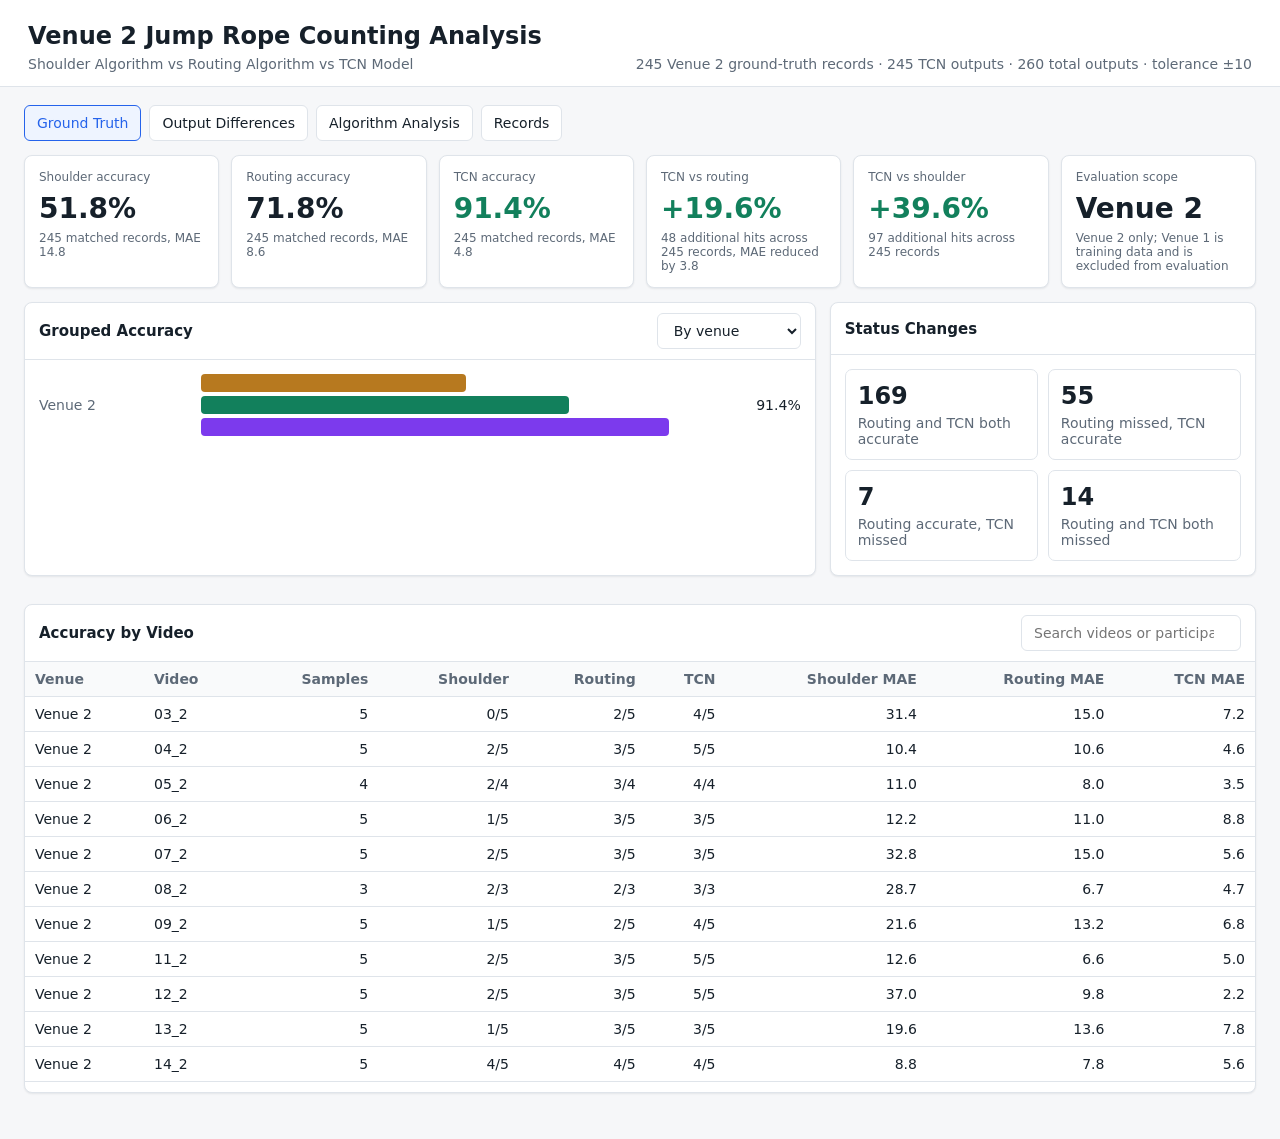
==== analysis_dashboard/public_dashboard.html @ 5154d497 "Deliver English jump rope counting project" ====
<!doctype html>
<html lang="en">
  <head>
    <meta charset="utf-8" />
    <meta name="viewport" content="width=device-width, initial-scale=1" />
    <title>Venue 2 Jump Rope Counting Analysis</title>
    <style>
:root {
  --bg: #f6f7f9;
  --panel: #ffffff;
  --ink: #16202a;
  --muted: #5d6977;
  --line: #dfe4ea;
  --blue: #2563eb;
  --green: #12805c;
  --red: #c24130;
  --amber: #b7791f;
  --model: #db2777;
  --tcn: #7c3aed;
  --shadow: 0 1px 2px rgba(17, 24, 39, 0.08);
}

* {
  box-sizing: border-box;
}

body {
  margin: 0;
  background: var(--bg);
  color: var(--ink);
  font-family:
    Inter, ui-sans-serif, system-ui, -apple-system, BlinkMacSystemFont, "Segoe UI",
    sans-serif;
  font-size: 14px;
  letter-spacing: 0;
}

.topbar {
  display: flex;
  justify-content: space-between;
  gap: 24px;
  align-items: flex-end;
  padding: 22px 28px 14px;
  border-bottom: 1px solid var(--line);
  background: #ffffff;
}

h1,
h2,
p {
  margin: 0;
}

h1 {
  font-size: 24px;
  font-weight: 760;
}

h2 {
  font-size: 15px;
  font-weight: 720;
}

.topbar p,
.meta {
  color: var(--muted);
  margin-top: 6px;
}

main {
  width: min(1480px, 100%);
  margin: 0 auto;
  padding: 18px 24px 32px;
}

.tabs,
.filters {
  display: flex;
  gap: 8px;
  align-items: center;
  flex-wrap: wrap;
  margin-bottom: 14px;
}

.tab,
select,
input {
  height: 36px;
  border: 1px solid var(--line);
  background: #ffffff;
  color: var(--ink);
  border-radius: 6px;
  padding: 0 12px;
  font: inherit;
}

.tab {
  cursor: pointer;
}

.tab.active {
  border-color: var(--blue);
  color: var(--blue);
  background: #eef4ff;
}

input[type="search"] {
  min-width: 220px;
}

.view {
  display: none;
}

.view.active {
  display: block;
}

.summary-grid {
  display: grid;
  grid-template-columns: repeat(auto-fit, minmax(180px, 1fr));
  gap: 12px;
  margin-bottom: 14px;
}

.metric {
  background: var(--panel);
  border: 1px solid var(--line);
  border-radius: 8px;
  box-shadow: var(--shadow);
  padding: 14px;
  min-height: 92px;
}

.metric .label {
  color: var(--muted);
  font-size: 12px;
}

.metric .value {
  font-size: 28px;
  font-weight: 780;
  margin-top: 8px;
}

.metric .sub {
  color: var(--muted);
  margin-top: 6px;
  font-size: 12px;
}

.metric.good .value {
  color: var(--green);
}

.metric.warn .value {
  color: var(--amber);
}

.metric.bad .value {
  color: var(--red);
}

.split {
  display: grid;
  grid-template-columns: minmax(0, 1.3fr) minmax(360px, 0.7fr);
  gap: 14px;
  margin-bottom: 14px;
}

.panel {
  background: var(--panel);
  border: 1px solid var(--line);
  border-radius: 8px;
  box-shadow: var(--shadow);
  overflow: hidden;
  margin-bottom: 14px;
}

.panel-head {
  min-height: 52px;
  display: flex;
  align-items: center;
  justify-content: space-between;
  gap: 12px;
  padding: 10px 14px;
  border-bottom: 1px solid var(--line);
}

.panel-head-stacked {
  align-items: flex-start;
}

.panel-note {
  max-width: 860px;
  margin-top: 6px;
  color: var(--muted);
  line-height: 1.55;
}

.output-diff-panel .histogram {
  height: 280px;
  padding-top: 20px;
}

.histogram-wrap {
  overflow-x: auto;
}

.bar-list {
  padding: 14px;
  display: grid;
  gap: 14px;
}

.bar-row {
  display: grid;
  grid-template-columns: 150px minmax(240px, 1fr) 76px;
  gap: 12px;
  align-items: center;
}

.bar-label {
  color: var(--muted);
  white-space: nowrap;
  overflow: hidden;
  text-overflow: ellipsis;
}

.bar-track {
  display: grid;
  gap: 4px;
}

.bar {
  height: 18px;
  border-radius: 4px;
  min-width: 2px;
}

.bar.original {
  background: var(--amber);
}

.bar.new {
  background: var(--green);
}

.bar.residual {
  background: var(--model);
}

.bar.tcn-peak {
  background: var(--tcn);
}

.bar-value {
  font-variant-numeric: tabular-nums;
  text-align: right;
}

.status-grid {
  display: grid;
  grid-template-columns: repeat(2, 1fr);
  gap: 10px;
  padding: 14px;
}

.status-item {
  border: 1px solid var(--line);
  border-radius: 7px;
  padding: 12px;
}

.status-item strong {
  display: block;
  font-size: 24px;
  margin-bottom: 5px;
}

.status-item span {
  color: var(--muted);
}

.algorithm-diagram-viewer {
  margin: 0;
}

.diagram-choice {
  position: absolute;
  width: 1px;
  height: 1px;
  opacity: 0;
  pointer-events: none;
}

.diagram-options {
  position: sticky;
  top: 12px;
  z-index: 4;
  display: grid;
  grid-template-columns: repeat(3, minmax(0, 1fr));
  gap: 8px;
  padding: 8px;
  margin-bottom: 14px;
  background: rgba(248, 250, 252, 0.94);
  border: 1px solid var(--line);
  border-radius: 8px;
  box-shadow: var(--shadow);
  backdrop-filter: blur(12px);
}

.diagram-options label {
  display: flex;
  align-items: center;
  justify-content: center;
  min-height: 44px;
  padding: 0 12px;
  border: 1px solid transparent;
  border-radius: 7px;
  color: var(--muted);
  font-weight: 700;
  text-align: center;
  cursor: pointer;
}

#diagram-routing:checked ~ .diagram-options label[for="diagram-routing"],
#diagram-residual:checked ~ .diagram-options label[for="diagram-residual"],
#diagram-tcn:checked ~ .diagram-options label[for="diagram-tcn"] {
  color: #0f172a;
  background: #ffffff;
  border-color: #cbd5e1;
  box-shadow: 0 8px 18px rgba(15, 23, 42, 0.08);
}

.diagram-pages {
  width: 100%;
}

.algorithm-diagram-page {
  display: none;
  min-height: calc(100vh - 170px);
  margin: 0;
}

#diagram-routing:checked ~ .diagram-pages .diagram-routing-page,
#diagram-residual:checked ~ .diagram-pages .diagram-residual-page,
#diagram-tcn:checked ~ .diagram-pages .diagram-tcn-page {
  display: block;
}

.diagram-html {
  display: grid;
  gap: 18px;
  max-width: 1600px;
  margin: 0 auto;
  padding-bottom: 24px;
}

.diagram-hero {
  display: flex;
  justify-content: space-between;
  gap: 16px;
  align-items: flex-end;
  padding: 28px 36px;
  color: #fff;
  background: linear-gradient(112deg, #153e75, #0f766e);
  border-radius: 8px;
  box-shadow: var(--shadow);
}

.diagram-hero h2 {
  margin: 0 0 8px;
  font-size: 32px;
  line-height: 1.18;
}

.diagram-hero p {
  margin: 0;
  color: #dbeafe;
  font-size: 17px;
  line-height: 1.55;
}

.diagram-hero span {
  flex: 0 0 auto;
  color: #c7d2fe;
  font-size: 12px;
}

.diagram-step-row,
.diagram-cards {
  display: grid;
  gap: 14px;
}

.diagram-step-row {
  grid-template-columns: repeat(3, minmax(0, 1fr));
}

.diagram-step-row.four,
.diagram-cards.four {
  grid-template-columns: repeat(4, minmax(0, 1fr));
}

.diagram-cards.three {
  grid-template-columns: repeat(3, minmax(0, 1fr));
}

.diagram-step-row article,
.diagram-cards article,
.diagram-note,
.diagram-section,
.diagram-summary {
  background: #fff;
  border: 1px solid var(--line);
  border-radius: 8px;
  box-shadow: var(--shadow);
}

.diagram-step-row article {
  position: relative;
  padding: 18px 18px 18px 72px;
  min-height: 132px;
}

.diagram-step-row b {
  position: absolute;
  top: 20px;
  left: 18px;
  display: grid;
  place-items: center;
  width: 38px;
  height: 38px;
  border-radius: 50%;
  color: #fff;
  background: #2563eb;
  font-size: 18px;
}

.diagram-step-row article:nth-child(2) b {
  background: #0f766e;
}

.diagram-step-row article:nth-child(3) b {
  background: #b45309;
}

.diagram-step-row article:nth-child(4) b {
  background: #7c3aed;
}

.diagram-step-row h3,
.diagram-note h3,
.diagram-section h3,
.diagram-summary h3 {
  margin: 0 0 8px;
  color: #0f172a;
}

.diagram-step-row h3 {
  font-size: 16px;
}

.diagram-step-row p,
.diagram-note p,
.diagram-section > p,
.diagram-summary p {
  margin: 0;
  color: #475569;
  line-height: 1.6;
}

.diagram-note,
.diagram-section,
.diagram-summary {
  padding: 18px;
}

.diagram-note {
  border-left: 4px solid #38bdf8;
}

.diagram-section h3,
.diagram-summary h3 {
  font-size: 21px;
}

.diagram-section > p {
  margin-bottom: 14px;
}

.diagram-cards article {
  padding: 14px;
  border-top: 3px solid #7dd3fc;
  box-shadow: none;
}

.diagram-cards article:nth-child(2) {
  border-top-color: #86efac;
}

.diagram-cards article:nth-child(3) {
  border-top-color: #fbbf24;
}

.diagram-cards article:nth-child(4) {
  border-top-color: #c4b5fd;
}

.diagram-cards h4 {
  margin: 0 0 8px;
  font-size: 15px;
  color: #0f172a;
}

.diagram-cards ul {
  margin: 0;
  padding-left: 18px;
  color: #475569;
  line-height: 1.55;
}

.diagram-summary div {
  display: flex;
  flex-wrap: wrap;
  gap: 8px;
  margin-top: 14px;
}

.diagram-summary span {
  display: inline-flex;
  align-items: center;
  min-height: 28px;
  padding: 0 12px;
  border-radius: 999px;
  background: #e0f2fe;
  color: #0f172a;
  font-size: 13px;
  font-weight: 650;
}

.analysis-intro {
  background: var(--panel);
  border: 1px solid var(--line);
  border-radius: 8px;
  box-shadow: var(--shadow);
  padding: 16px;
  margin-bottom: 14px;
}

.analysis-intro h2 {
  font-size: 18px;
  margin-bottom: 8px;
}

.analysis-intro p,
.analysis-panel p {
  color: var(--muted);
  line-height: 1.65;
}

.analysis-grid {
  display: grid;
  grid-template-columns: repeat(2, minmax(0, 1fr));
  gap: 14px;
  margin-bottom: 14px;
}

.analysis-grid.three {
  grid-template-columns: repeat(3, minmax(0, 1fr));
}

.analysis-panel {
  background: var(--panel);
  border: 1px solid var(--line);
  border-radius: 8px;
  box-shadow: var(--shadow);
  padding: 16px;
}

.analysis-panel h3 {
  margin: 0 0 10px;
  font-size: 15px;
}

.analysis-steps,
.analysis-list {
  margin: 12px 0 0;
  padding-left: 20px;
  color: var(--ink);
  line-height: 1.7;
}

.analysis-steps li,
.analysis-list li {
  padding-left: 2px;
}

.analysis-table-wrap {
  max-height: none;
}

.analysis-table th,
.analysis-table td {
  white-space: normal;
  min-width: 180px;
  line-height: 1.55;
}

.analysis-table th:first-child,
.analysis-table td:first-child {
  min-width: 120px;
  font-weight: 680;
}

.analysis-rule-grid {
  display: grid;
  grid-template-columns: repeat(2, minmax(0, 1fr));
  gap: 14px;
  padding: 16px;
}

.analysis-rule-grid article {
  border: 1px solid var(--line);
  border-radius: 8px;
  padding: 14px;
}

.analysis-rule-grid h3 {
  margin: 0 0 10px;
  font-size: 15px;
}

.analysis-list strong {
  color: var(--ink);
}

.flow-list {
  display: grid;
  gap: 12px;
  padding: 16px;
}

.flow-item {
  display: grid;
  grid-template-columns: 34px minmax(0, 1fr);
  gap: 12px;
  align-items: start;
}

.flow-item > span {
  display: inline-flex;
  align-items: center;
  justify-content: center;
  width: 28px;
  height: 28px;
  border-radius: 999px;
  background: #eef4ff;
  color: var(--blue);
  font-weight: 760;
  font-variant-numeric: tabular-nums;
}

.flow-item strong {
  display: block;
  margin-bottom: 3px;
}

.flow-item p {
  margin: 0;
  color: var(--muted);
  line-height: 1.6;
}

.trend-section {
  margin-bottom: 14px;
}

.section-head {
  min-height: 42px;
  display: flex;
  align-items: center;
  justify-content: space-between;
  gap: 12px;
  margin-bottom: 8px;
}

.chart-grid {
  display: grid;
  grid-template-columns: repeat(auto-fill, minmax(310px, 1fr));
  gap: 12px;
}

.position-chart-grid {
  display: grid;
  gap: 12px;
  margin-bottom: 12px;
}

.trend-card {
  min-width: 0;
  background: var(--panel);
  border: 1px solid var(--line);
  border-radius: 8px;
  box-shadow: var(--shadow);
  padding: 12px;
}

.trend-card-wide {
  padding: 14px;
}

.trend-card-wide .trend-card-head strong {
  font-size: 15px;
}

.trend-card-wide .trend-svg {
  aspect-ratio: 760 / 230;
}

.position-trend-card {
  overflow: hidden;
}

.position-chart-scroll {
  overflow-x: auto;
  padding-bottom: 2px;
}

.position-trend-svg {
  min-width: 760px;
  aspect-ratio: auto;
  height: 250px;
}

.position-accuracy {
  display: grid;
  grid-template-columns: repeat(4, minmax(0, 1fr));
  gap: 10px;
  margin-top: 10px;
}

.position-accuracy div {
  border: 1px solid var(--line);
  border-radius: 7px;
  padding: 10px 12px;
  background: #fbfcfd;
}

.position-accuracy span,
.position-accuracy em {
  display: block;
  color: var(--muted);
  font-style: normal;
  font-size: 12px;
}

.position-accuracy strong {
  display: block;
  margin: 4px 0 3px;
  font-size: 20px;
  font-weight: 760;
  font-variant-numeric: tabular-nums;
}

.trend-card-head {
  display: flex;
  align-items: flex-start;
  justify-content: space-between;
  gap: 10px;
  min-height: 38px;
}

.trend-card-head strong,
.trend-card-head span {
  display: block;
}

.trend-card-head strong {
  font-size: 13px;
  font-weight: 720;
  overflow: hidden;
  text-overflow: ellipsis;
  white-space: nowrap;
}

.trend-card-head span {
  color: var(--muted);
  font-size: 12px;
  margin-top: 3px;
}

.trend-legend {
  display: flex;
  flex-wrap: wrap;
  justify-content: flex-end;
  gap: 6px 10px;
  flex: 0 0 auto;
}

.legend-toggle {
  border: 0;
  background: transparent;
  color: var(--muted);
  font: inherit;
  cursor: pointer;
  padding: 0;
}

.legend-toggle,
.trend-legend span {
  display: inline-flex;
  align-items: center;
  gap: 5px;
  margin-top: 0;
  white-space: nowrap;
}

.legend-toggle i,
.trend-legend i {
  width: 9px;
  height: 9px;
  border-radius: 999px;
}

.legend-toggle.muted {
  opacity: 0.38;
}

.legend-toggle.muted i {
  background: transparent;
}

.trend-svg {
  display: block;
  width: 100%;
  aspect-ratio: 340 / 190;
  margin-top: 8px;
}

.trend-axis,
.trend-grid-line {
  fill: none;
  stroke: var(--line);
  stroke-width: 1;
}

.trend-grid-line {
  stroke-dasharray: 4 4;
}

.trend-line {
  fill: none;
  stroke-width: 2.5;
  stroke-linecap: round;
  stroke-linejoin: round;
}

.trend-line.shoulder,
.trend-line.routed {
  stroke-dasharray: 7 5;
}

.trend-dot {
  stroke: #ffffff;
  stroke-width: 1.5;
}

.trend-line.actual {
  stroke: var(--blue);
}

.trend-dot.actual,
.trend-legend i.actual {
  background: var(--blue);
  fill: var(--blue);
}

.trend-line.shoulder {
  stroke: var(--amber);
}

.trend-dot.shoulder,
.trend-legend i.shoulder {
  background: var(--amber);
  fill: var(--amber);
}

.trend-line.routed {
  stroke: var(--green);
}

.trend-dot.routed,
.trend-legend i.routed {
  background: var(--green);
  fill: var(--green);
}

.trend-line.residual {
  stroke: var(--model);
}

.trend-dot.residual,
.trend-legend i.residual {
  background: var(--model);
  fill: var(--model);
}

.trend-line.tcn-peak {
  stroke: var(--tcn);
}

.trend-dot.tcn-peak,
.trend-legend i.tcn-peak {
  background: var(--tcn);
  fill: var(--tcn);
}

.hide-actual .trend-line.actual,
.hide-actual .trend-dot.actual,
.hide-shoulder .trend-line.shoulder,
.hide-shoulder .trend-dot.shoulder,
.hide-routed .trend-line.routed,
.hide-routed .trend-dot.routed,
.hide-residual .trend-line.residual,
.hide-residual .trend-dot.residual,
.hide-tcn-peak .trend-line.tcn-peak,
.hide-tcn-peak .trend-dot.tcn-peak {
  display: none;
}

.trend-x-label,
.trend-y-label {
  fill: var(--muted);
  font-size: 10px;
}

.trend-x-label {
  text-anchor: middle;
}

.position-x-label {
  text-anchor: end;
}

.trend-y-label {
  text-anchor: end;
  font-variant-numeric: tabular-nums;
}

.empty-state {
  grid-column: 1 / -1;
  color: var(--muted);
  background: var(--panel);
  border: 1px solid var(--line);
  border-radius: 8px;
  padding: 18px;
  text-align: center;
}

.histogram {
  display: flex;
  align-items: end;
  gap: 10px;
  height: 250px;
  padding: 16px 14px 12px;
}

.hist-bin {
  flex: 1;
  min-width: 42px;
  display: grid;
  grid-template-rows: 1fr auto auto;
  align-items: end;
  gap: 6px;
  height: 100%;
  text-align: center;
}

.hist-bar {
  width: 100%;
  min-height: 2px;
  border-radius: 4px 4px 0 0;
  background: var(--blue);
}

.hist-count {
  font-weight: 700;
  font-variant-numeric: tabular-nums;
}

.hist-label {
  color: var(--muted);
  font-size: 12px;
  white-space: nowrap;
}

.table-wrap {
  max-height: 430px;
  overflow: auto;
}

.table-wrap.tall {
  max-height: 680px;
}

table {
  width: 100%;
  border-collapse: separate;
  border-spacing: 0;
}

th,
td {
  padding: 9px 10px;
  border-bottom: 1px solid var(--line);
  text-align: left;
  vertical-align: middle;
  white-space: nowrap;
}

th {
  position: sticky;
  top: 0;
  background: #f9fafb;
  color: var(--muted);
  font-weight: 680;
  z-index: 1;
}

td.num,
th.num {
  text-align: right;
  font-variant-numeric: tabular-nums;
}

.pill {
  display: inline-flex;
  align-items: center;
  justify-content: center;
  min-width: 42px;
  height: 24px;
  padding: 0 8px;
  border-radius: 999px;
  font-variant-numeric: tabular-nums;
}

.pill.ok {
  color: #066046;
  background: #dff4eb;
}

.pill.bad {
  color: #9f271c;
  background: #fde8e2;
}

.pill.neutral {
  color: #475569;
  background: #eef2f6;
}

.count {
  color: var(--muted);
}

@media (max-width: 920px) {
  .topbar {
    align-items: flex-start;
    flex-direction: column;
  }

  main {
    padding: 14px;
  }

  .summary-grid,
  .split,
  .analysis-rule-grid,
  .analysis-grid,
  .analysis-grid.three,
  .diagram-step-row,
  .diagram-step-row.four,
  .diagram-cards.three,
  .diagram-cards.four {
    grid-template-columns: 1fr;
  }

  .diagram-hero {
    align-items: flex-start;
    flex-direction: column;
    padding: 22px;
  }

  .bar-row {
    grid-template-columns: 96px minmax(160px, 1fr) 62px;
  }
}

</style>
  </head>
  <body>
    <header class="topbar">
      <div>
        <h1>Venue 2 Jump Rope Counting Analysis</h1>
        <p>Shoulder Algorithm vs Routing Algorithm vs TCN Model</p>
      </div>
      <div class="meta" id="meta"></div>
    </header>

    <main>
      <nav class="tabs" aria-label="Analysis views">
        <button class="tab active" data-view="accuracy">Ground Truth</button>
        <button class="tab" data-view="output">Output Differences</button>
        <button class="tab" data-view="algorithm">Algorithm Analysis</button>
        <button class="tab" data-view="records">Records</button>
      </nav>

      <section id="accuracy" class="view active">
        <section class="summary-grid" id="accuracyKpis"></section>

        <section class="split">
          <div class="panel">
            <div class="panel-head">
              <h2>Grouped Accuracy</h2>
              <select id="accuracyGroup">
                <option value="byArea">By venue</option>
                <option value="byLevel">By score level</option>
                <option value="byZone">By position</option>
              </select>
            </div>
            <div id="accuracyGroupChart" class="bar-list"></div>
          </div>

          <div class="panel">
            <div class="panel-head">
              <h2>Status Changes</h2>
            </div>
            <div id="statusChart" class="status-grid"></div>
          </div>
        </section>

        <section class="panel">
          <div class="panel-head">
            <h2>Accuracy by Video</h2>
            <input id="videoSearch" type="search" placeholder="Search videos or participants" />
          </div>
          <div class="table-wrap">
            <table>
              <thead>
                <tr>
                  <th>Venue</th>
                  <th>Video</th>
                  <th class="num">Samples</th>
                  <th class="num">Shoulder</th>
                  <th class="num">Routing</th>
                  <th class="num">TCN</th>
                  <th class="num">Shoulder MAE</th>
                  <th class="num">Routing MAE</th>
                  <th class="num">TCN MAE</th>
                </tr>
              </thead>
              <tbody id="videoTable"></tbody>
            </table>
          </div>
        </section>
      </section>

      <section id="output" class="view">
        <section class="summary-grid" id="outputKpis"></section>

        <section class="panel output-diff-panel">
          <div class="panel-head panel-head-stacked">
            <div>
              <h2>Absolute Difference Distribution</h2>
              <p class="panel-note">
                Absolute difference = |routing output - shoulder output|. It measures how far the two algorithm versions differ on the same record, without indicating which version is higher.
              </p>
            </div>
          </div>
          <div class="histogram-wrap">
            <div id="diffHistogram" class="histogram"></div>
          </div>
        </section>

        <section class="panel">
          <div class="panel-head">
            <h2>Output Differences by Video</h2>
            <select id="outputArea">
              <option value="all">All venues</option>
              <option value="Venue 2">Venue 2</option>
            </select>
          </div>
          <div class="table-wrap">
            <table>
              <thead>
                <tr>
                  <th>Venue</th>
                  <th>Video</th>
                  <th class="num">Samples</th>
                  <th class="num">With Ground Truth</th>
                  <th class="num">Routing Higher</th>
                  <th class="num">Routing Lower</th>
                  <th class="num">Mean Difference</th>
                  <th class="num">Mean Absolute Difference</th>
                  <th class="num">&gt;10</th>
                </tr>
              </thead>
              <tbody id="outputVideoTable"></tbody>
            </table>
          </div>
        </section>
      </section>

      <section id="algorithm" class="view">
        <section class="algorithm-diagram-viewer" aria-label="Algorithm diagrams">
          <input class="diagram-choice" type="radio" name="algorithmDiagram" id="diagram-routing" checked />
          <input class="diagram-choice" type="radio" name="algorithmDiagram" id="diagram-tcn" />

          <div class="diagram-options" role="tablist" aria-label="Select an algorithm">
            <label for="diagram-routing" role="tab">Routing Algorithm</label>
            <label for="diagram-tcn" role="tab">TCN Counting</label>
          </div>

          <div class="diagram-pages">
            <figure class="algorithm-diagram-page diagram-routing-page">
              <div class="diagram-html">
                <header class="diagram-hero">
                  <div>
                    <h2>Current Routing Algorithm: Steps and Details</h2>
                    <p>Detect valley-peak-valley jump candidates, run low, middle, and high paths in parallel, then route the final result for each zone.</p>
                  </div>
                  <span>CountOri_routing/scripts/count_video_people.py</span>
                </header>

                <div class="diagram-step-row">
                  <article><b>1</b><h3>Input and Preprocessing</h3><p>Read pose JSON and zone configuration, apply `foot_in_zone` to ankle points, and keep the person with the largest `bbox_area` when several people occupy one zone.</p></article>
                  <article><b>2</b><h3>Per-Frame Zone Accumulation</h3><p>Visit every zone in every frame. Once a person matches, use the zone ID as the person ID and update all candidate counters together.</p></article>
                  <article><b>3</b><h3>Parallel Candidate Paths</h3><p>`low` is the base shoulder count, `middle` combines shoulder and ankle checks with zone tuning, and `high` is a more sensitive shoulder path for experts.</p></article>
                </div>

                <section class="diagram-note">
                  <h3>Final Output</h3>
                  <p>Routing selects `selected_algorithm_path` and writes `jump_count`, while preserving `routing_level`, `routing_reasons`, and `algorithm_counts`.</p>
                </section>

                <section class="diagram-section">
                  <h3>Base Valley-Peak-Valley Counting Logic</h3>
                  <p>Every shoulder-based path starts here: convert vertical body motion into a signal and identify one complete jump in that signal.</p>
                  <div class="diagram-cards four">
                    <article><h4>1. Build the Shoulder Signal</h4><ul><li>`mid_shoulder_y`: inverted mean shoulder y</li><li>`body_height_ref`: shoulder-to-hip height</li><li>Default `min_confidence`: 0.1</li></ul></article>
                    <article><h4>2. Find Local Extrema</h4><ul><li>Default window: 7 frames</li><li>Local minimum = valley</li><li>Local maximum = peak</li></ul></article>
                    <article><h4>3. Form a Jump Candidate</h4><ul><li>Must match valley -> peak -> valley</li><li>Rise and fall form one candidate</li><li>Duplicate candidates are avoided</li></ul></article>
                    <article><h4>4. Validate and Count</h4><ul><li>Duration: 4-30 frames</li><li>Symmetry and height ratios must pass</li><li>Accepted candidate increments `jump_count`</li></ul></article>
                  </div>
                </section>

                <section class="diagram-section">
                  <h3>Three Candidate Paths</h3>
                  <div class="diagram-cards three">
                    <article><h4>low = shoulder</h4><ul><li>Uses the base shoulder counter</li><li>No ankle alternation validation</li><li>Conservative low-score path and feet-together fallback</li></ul></article>
                    <article><h4>middle = zone-aware shoulder_ankle</h4><ul><li>Checks ankle rhythm after base validation</li><li>Zones 3/4/5 can override rejection thresholds</li><li>Also serves as the primary path</li></ul></article>
                    <article><h4>high = expert shoulder</h4><ul><li>Still uses shoulder valley-peak-valley logic</li><li>Symmetry threshold drops from 0.12 to 0.10</li><li>Minimum height drops from 0.05 to 0.04</li></ul></article>
                  </div>
                </section>

                <section class="diagram-section">
                  <h3>Stage One: Coarse `build_level_routing`</h3>
                  <div class="diagram-cards three">
                    <article><h4>Base Segments</h4><ul><li>`middle >= 130` -> high</li><li>`middle < 100` -> low or low candidate</li><li>Otherwise -> normal / middle</li></ul></article>
                    <article><h4>High Candidate</h4><ul><li>`middle < 130` and zone in {3, 5}</li><li>`shoulder_height < 0.10`</li><li>Small shoulder amplitude may indicate an expert</li></ul></article>
                    <article><h4>Low Candidate</h4><ul><li>`100 <= middle <= 115` and `shoulder_height >= 0.11`</li><li>Ankle rhythm is low or missing</li><li>Or ankle count is much higher than middle</li></ul></article>
                  </div>
                </section>

                <section class="diagram-section">
                  <h3>Stage Two: Zone Corrections, Rescue, and Suppression</h3>
                  <div class="diagram-cards three">
                    <article><h4>Near Zones 1/2</h4><ul><li>Prefer the middle path by default</li><li>Rescue when low and high clearly exceed middle</li><li>Suppress large-amplitude, fragmented low/middle cases</li></ul></article>
                    <article><h4>Distant Zones 3/4/5</h4><ul><li>Run a second low-candidate check</li><li>Stable middle with small path spread -> middle</li><li>Suppress abnormal low scores by 0.90 or 0.85</li></ul></article>
                    <article><h4>Feet-Together Fallback</h4><ul><li>`ankle_strength < 0.023`</li><li>`ankle_only / shoulder >= 0.85`</li><li>When both pass, fall back to shoulder</li></ul></article>
                  </div>
                </section>

                <section class="diagram-summary">
                  <h3>Overall Strategy</h3>
                  <p>The base counter recognizes jumps through shoulder valley-peak-valley patterns. The routing layer selects, rescues, or suppresses one of the three candidate results.</p>
                  <div><span>routing_version = new</span><span>count_mode = shoulder_ankle</span><span>output = per-zone JSON</span></div>
                </section>
              </div>
            </figure>

            <figure class="algorithm-diagram-page diagram-tcn-page">
              <div class="diagram-html">
                <header class="diagram-hero">
                  <div>
                    <h2>TCN Counting with Manual Supervision</h2>
                    <p>Train frame-level jump probabilities from manually labeled jump intervals, then convert the probability curve into a count for each position.</p>
                  </div>
                  <span>annotations/*.jump.json + TCN</span>
                </header>

                <div class="diagram-step-row four">
                  <article><b>1</b><h3>Read Manual Labels</h3><p>Read `.jump.json` for every video, select confirmed intervals by zone, and retain `start`, `end`, and `label`.</p></article>
                  <article><b>2</b><h3>Build the Target Heatmap</h3><p>Place a Gaussian peak at the center of each interval on the normalized timeline to mark that a jump occurs near that frame.</p></article>
                  <article><b>3</b><h3>Train the TCN</h3><p>Input pose-sequence features for each position and predict a jump probability per frame. The model learns timing from manual labels.</p></article>
                  <article><b>4</b><h3>Convert Peaks to Counts</h3><p>At inference time, find local peaks that satisfy the threshold and minimum-distance rules. The number of peaks is the final TCN count.</p></article>
                </div>

                <section class="diagram-note">
                  <h3>Current Evaluation Definition</h3>
                  <p>Training supervision comes from manual per-jump labels rather than pseudo-label intervals produced by the routing algorithm.</p>
                  <p>Counting still uses probability peaks, but each target peak comes from the center of a manually confirmed jump.</p>
                  <p>This dashboard evaluates Venue 2 only; Venue 1 is training data and is excluded from evaluation.</p>
                </section>

                <section class="diagram-section">
                  <h3>Step One: Build Training Targets from Manual Intervals</h3>
                  <p>Labels record the start and end frame of every jump by video and position, giving the TCN both count and temporal location.</p>
                  <div class="diagram-cards four">
                    <article><h4>Samples and Input</h4><ul><li>One sample per video + zone</li><li>Pose features: T x 55</li><li>Includes area and zone metadata</li><li>Timeline is uniformly resampled</li></ul></article>
                    <article><h4>Manual Intervals</h4><ul><li>Read `annotations/*.jump.json`</li><li>Select intervals by zone</li><li>Each record has `start` and `end`</li><li>Interval count is the supervised count</li></ul></article>
                    <article><h4>Heatmap Target</h4><ul><li>Use each interval center</li><li>Map it to the model timeline</li><li>Place a Gaussian peak nearby</li><li>Merge multiple peaks into the 0-1 range</li></ul></article>
                    <article><h4>Evaluation Isolation</h4><ul><li>Venue 1 is used for training</li><li>Venue 2 is used for this dashboard</li><li>Training samples do not enter accuracy</li><li>Rows align with workbook positions</li></ul></article>
                  </div>
                </section>

                <section class="diagram-section">
                  <h3>Step Two: Learn Per-Frame Jump Probability</h3>
                  <div class="diagram-cards three">
                    <article><h4>Model Input</h4><ul><li>Body-centered keypoint x/y</li><li>Keypoint confidence</li><li>Shoulder, hip, and ankle motion</li><li>Frame visibility</li></ul></article>
                    <article><h4>Model Output</h4><ul><li>One jump logit per frame</li><li>Sigmoid produces jump probability</li><li>High probability aligns with label centers</li><li>TCN captures temporal context</li></ul></article>
                    <article><h4>Training Constraints</h4><ul><li>Manual heatmap is the primary target</li><li>Optional count-consistency loss</li><li>Samples are grouped by video</li><li>Evaluation venue leakage is avoided</li></ul></article>
                  </div>
                </section>

                <section class="diagram-section">
                  <h3>Step Three: Convert the Probability Curve to a Count</h3>
                  <div class="diagram-cards four">
                    <article><h4>Candidate Peaks</h4><ul><li>Probability exceeds the threshold</li><li>Point must be a local maximum</li><li>Neighboring peaks must be far enough apart</li><li>Only the higher nearby peak is retained</li></ul></article>
                    <article><h4>Final Count</h4><ul><li>Selected peaks = predicted jumps</li><li>Output is an integer competition score</li><li>Each predicted frame can be reviewed</li><li>Overcounts and misses are traceable</li></ul></article>
                    <article><h4>Ground-Truth Alignment</h4><ul><li>TCN column stores model counts</li><li>Error = TCN - actual score</li><li>Accuracy uses ±5 and ±10</li><li>Only positions with ground truth are included</li></ul></article>
                    <article><h4>Dashboard Display</h4><ul><li>Model name is consistently TCN</li><li>Pseudo-label metrics are omitted</li><li>TCN is compared with shoulder and routing</li><li>Venue 2 includes 245 evaluated positions</li></ul></article>
                  </div>
                </section>

                <section class="diagram-section">
                  <h3>Step Four: Dashboard Evaluation Scope</h3>
                  <div class="diagram-cards three">
                    <article><h4>Evaluation Data</h4><ul><li>Venue 2 only</li><li>Evaluated positions: 245</li><li>Manual scores are ground truth</li><li>Venue 1 is excluded from accuracy</li></ul></article>
                    <article><h4>Current Results</h4><ul><li>±10 accuracy: 91.43%</li><li>±5 accuracy: 68.16%</li><li>MAE: 4.84</li><li>Mean bias: +3.29</li></ul></article>
                    <article><h4>Interpretation</h4><ul><li>TCN output is a model peak count</li><li>Manual intervals supervise training</li><li>Manual scores evaluate Venue 2</li><li>Training and evaluation venues stay separate</li></ul></article>
                  </div>
                </section>

                <section class="diagram-summary">
                  <h3>Overall Strategy</h3>
                  <p>Manual intervals identify where each jump occurs. The TCN predicts a probability curve from pose sequences, and peak rules convert that curve into the final count.</p>
                  <div><span>source = manual jump labels</span><span>output = TCN peak count</span><span>evaluation = Venue 2</span><span>n = 245</span><span>acc10 = 91.43%</span></div>
                </section>
              </div>
            </figure>
          </div>
        </section>
      </section>

      <section id="records" class="view">
        <section class="filters">
          <select id="recordSet">
            <option value="actual">With Ground Truth</option>
            <option value="output">All Outputs</option>
          </select>
          <select id="areaFilter">
            <option value="all">All Venues</option>
            <option value="Venue 2">Venue 2</option>
          </select>
          <input id="recordSearch" type="search" placeholder="Search videos, participants, or schools" />
        </section>

        <section class="trend-section">
          <div class="section-head">
            <h2>Video Trend Comparison</h2>
            <span id="chartCount" class="count"></span>
          </div>
          <div id="positionCharts" class="position-chart-grid"></div>
          <div id="recordCharts" class="chart-grid"></div>
        </section>

        <section class="panel">
          <div class="panel-head">
            <h2>Record Details</h2>
            <span id="recordCount" class="count"></span>
          </div>
          <div class="table-wrap tall">
            <table>
              <thead>
                <tr>
                  <th>Venue</th>
                  <th>Video</th>
                  <th class="num">Position</th>
                  <th>Participant</th>
                  <th class="num">Actual</th>
                  <th class="num">Shoulder</th>
                  <th class="num">Shoulder Error</th>
                  <th class="num">Routing</th>
                  <th class="num">Routing Error</th>
                  <th class="num">TCN</th>
                  <th class="num">TCN Error</th>
                  <th class="num">TCN - Routing</th>
                  <th class="num">Routing - Shoulder</th>
                </tr>
              </thead>
              <tbody id="recordTable"></tbody>
            </table>
          </div>
        </section>
      </section>
    </main>

    <script>
window.DASHBOARD_DATA = {
  "meta": {
    "sourceWorkbook": "../jump_rope/venue_2_three_algorithm_accuracy.xlsx",
    "generatedAt": "2026-07-02",
    "threshold": 10,
    "scope": "Venue 2 only; Venue 1 is training data and is excluded from evaluation",
    "actualRows": 245,
    "outputRows": 260,
    "tcnPeakRows": 245
  },
  "actualRows": [
    {
      "id": "Venue 2-2-1",
      "area": "Venue 2",
      "row": 14,
      "file": "30s_03_2.mkv",
      "video": "014_30s_03_2",
      "lane": "2",
      "zone": 1,
      "name": "",
      "school": "",
      "original": 88,
      "new": 95,
      "tcnPeak": 88,
      "actual": 69,
      "diff": 7,
      "absDiff": 7,
      "tcnPeakDiff": -7,
      "tcnPeakAbsDiff": 7,
      "level": "Low 0-100",
      "originalError": 19,
      "originalAbsError": 19,
      "originalAcc10": false,
      "originalAcc5": false,
      "newError": 26,
      "newAbsError": 26,
      "newAcc10": false,
      "newAcc5": false,
      "tcnPeakError": 19,
      "tcnPeakAbsError": 19,
      "tcnPeakAcc10": false,
      "tcnPeakAcc5": false
    },
    {
      "id": "Venue 2-3-2",
      "area": "Venue 2",
      "row": 15,
      "file": "30s_03_2.mkv",
      "video": "014_30s_03_2",
      "lane": "2",
      "zone": 2,
      "name": "",
      "school": "",
      "original": 59,
      "new": 111,
      "tcnPeak": 108,
      "actual": 102,
      "diff": 52,
      "absDiff": 52,
      "tcnPeakDiff": -3,
      "tcnPeakAbsDiff": 3,
      "level": "Intermediate 101-129",
      "originalError": -43,
      "originalAbsError": 43,
      "originalAcc10": false,
      "originalAcc5": false,
      "newError": 9,
      "newAbsError": 9,
      "newAcc10": true,
      "newAcc5": false,
      "tcnPeakError": 6,
      "tcnPeakAbsError": 6,
      "tcnPeakAcc10": true,
      "tcnPeakAcc5": false
    },
    {
      "id": "Venue 2-4-3",
      "area": "Venue 2",
      "row": 16,
      "file": "30s_03_2.mkv",
      "video": "014_30s_03_2",
      "lane": "2",
      "zone": 3,
      "name": "",
      "school": "",
      "original": 67,
      "new": 64,
      "tcnPeak": 55,
      "actual": 45,
      "diff": -3,
      "absDiff": 3,
      "tcnPeakDiff": -9,
      "tcnPeakAbsDiff": 9,
      "level": "Low 0-100",
      "originalError": 22,
      "originalAbsError": 22,
      "originalAcc10": false,
      "originalAcc5": false,
      "newError": 19,
      "newAbsError": 19,
      "newAcc10": false,
      "newAcc5": false,
      "tcnPeakError": 10,
      "tcnPeakAbsError": 10,
      "tcnPeakAcc10": true,
      "tcnPeakAcc5": false
    },
    {
      "id": "Venue 2-5-4",
      "area": "Venue 2",
      "row": 17,
      "file": "30s_03_2.mkv",
      "video": "014_30s_03_2",
      "lane": "2",
      "zone": 4,
      "name": "",
      "school": "",
      "original": 103,
      "new": 157,
      "tcnPeak": 156,
      "actual": 155,
      "diff": 54,
      "absDiff": 54,
      "tcnPeakDiff": -1,
      "tcnPeakAbsDiff": 1,
      "level": "High 130+",
      "originalError": -52,
      "originalAbsError": 52,
      "originalAcc10": false,
      "originalAcc5": false,
      "newError": 2,
      "newAbsError": 2,
      "newAcc10": true,
      "newAcc5": true,
      "tcnPeakError": 1,
      "tcnPeakAbsError": 1,
      "tcnPeakAcc10": true,
      "tcnPeakAcc5": true
    },
    {
      "id": "Venue 2-6-5",
      "area": "Venue 2",
      "row": 18,
      "file": "30s_03_2.mkv",
      "video": "014_30s_03_2",
      "lane": "2",
      "zone": 5,
      "name": "",
      "school": "",
      "original": 122,
      "new": 124,
      "tcnPeak": 143,
      "actual": 143,
      "diff": 2,
      "absDiff": 2,
      "tcnPeakDiff": 19,
      "tcnPeakAbsDiff": 19,
      "level": "High 130+",
      "originalError": -21,
      "originalAbsError": 21,
      "originalAcc10": false,
      "originalAcc5": false,
      "newError": -19,
      "newAbsError": 19,
      "newAcc10": false,
      "newAcc5": false,
      "tcnPeakError": 0,
      "tcnPeakAbsError": 0,
      "tcnPeakAcc10": true,
      "tcnPeakAcc5": true
    },
    {
      "id": "Venue 2-7-1",
      "area": "Venue 2",
      "row": 19,
      "file": "30s_04_2.mkv",
      "video": "019_30s_04_2",
      "lane": "2",
      "zone": 1,
      "name": "",
      "school": "",
      "original": 87,
      "new": 86,
      "tcnPeak": 73,
      "actual": 63,
      "diff": -1,
      "absDiff": 1,
      "tcnPeakDiff": -13,
      "tcnPeakAbsDiff": 13,
      "level": "Low 0-100",
      "originalError": 24,
      "originalAbsError": 24,
      "originalAcc10": false,
      "originalAcc5": false,
      "newError": 23,
      "newAbsError": 23,
      "newAcc10": false,
      "newAcc5": false,
      "tcnPeakError": 10,
      "tcnPeakAbsError": 10,
      "tcnPeakAcc10": true,
      "tcnPeakAcc5": false
    },
    {
      "id": "Venue 2-8-2",
      "area": "Venue 2",
      "row": 20,
      "file": "30s_04_2.mkv",
      "video": "019_30s_04_2",
      "lane": "2",
      "zone": 2,
      "name": "",
      "school": "",
      "original": 131,
      "new": 130,
      "tcnPeak": 130,
      "actual": 130,
      "diff": -1,
      "absDiff": 1,
      "tcnPeakDiff": 0,
      "tcnPeakAbsDiff": 0,
      "level": "High 130+",
      "originalError": 1,
      "originalAbsError": 1,
      "originalAcc10": true,
      "originalAcc5": true,
      "newError": 0,
      "newAbsError": 0,
      "newAcc10": true,
      "newAcc5": true,
      "tcnPeakError": 0,
      "tcnPeakAbsError": 0,
      "tcnPeakAcc10": true,
      "tcnPeakAcc5": true
    },
    {
      "id": "Venue 2-9-3",
      "area": "Venue 2",
      "row": 21,
      "file": "30s_04_2.mkv",
      "video": "019_30s_04_2",
      "lane": "2",
      "zone": 3,
      "name": "",
      "school": "",
      "original": 109,
      "new": 114,
      "tcnPeak": 103,
      "actual": 96,
      "diff": 5,
      "absDiff": 5,
      "tcnPeakDiff": -11,
      "tcnPeakAbsDiff": 11,
      "level": "Low 0-100",
      "originalError": 13,
      "originalAbsError": 13,
      "originalAcc10": false,
      "originalAcc5": false,
      "newError": 18,
      "newAbsError": 18,
      "newAcc10": false,
      "newAcc5": false,
      "tcnPeakError": 7,
      "tcnPeakAbsError": 7,
      "tcnPeakAcc10": true,
      "tcnPeakAcc5": false
    },
    {
      "id": "Venue 2-10-4",
      "area": "Venue 2",
      "row": 22,
      "file": "30s_04_2.mkv",
      "video": "019_30s_04_2",
      "lane": "2",
      "zone": 4,
      "name": "",
      "school": "",
      "original": 111,
      "new": 104,
      "tcnPeak": 110,
      "actual": 109,
      "diff": -7,
      "absDiff": 7,
      "tcnPeakDiff": 6,
      "tcnPeakAbsDiff": 6,
      "level": "Intermediate 101-129",
      "originalError": 2,
      "originalAbsError": 2,
      "originalAcc10": true,
      "originalAcc5": true,
      "newError": -5,
      "newAbsError": 5,
      "newAcc10": true,
      "newAcc5": true,
      "tcnPeakError": 1,
      "tcnPeakAbsError": 1,
      "tcnPeakAcc10": true,
      "tcnPeakAcc5": true
    },
    {
      "id": "Venue 2-11-5",
      "area": "Venue 2",
      "row": 23,
      "file": "30s_04_2.mkv",
      "video": "019_30s_04_2",
      "lane": "2",
      "zone": 5,
      "name": "",
      "school": "",
      "original": 118,
      "new": 113,
      "tcnPeak": 111,
      "actual": 106,
      "diff": -5,
      "absDiff": 5,
      "tcnPeakDiff": -2,
      "tcnPeakAbsDiff": 2,
      "level": "Intermediate 101-129",
      "originalError": 12,
      "originalAbsError": 12,
      "originalAcc10": false,
      "originalAcc5": false,
      "newError": 7,
      "newAbsError": 7,
      "newAcc10": true,
      "newAcc5": false,
      "tcnPeakError": 5,
      "tcnPeakAbsError": 5,
      "tcnPeakAcc10": true,
      "tcnPeakAcc5": true
    },
    {
      "id": "Venue 2-13-2",
      "area": "Venue 2",
      "row": 25,
      "file": "30s_05_2.mkv",
      "video": "024_30s_05_2",
      "lane": "2",
      "zone": 2,
      "name": "",
      "school": "",
      "original": 119,
      "new": 130,
      "tcnPeak": 131,
      "actual": 125,
      "diff": 11,
      "absDiff": 11,
      "tcnPeakDiff": 1,
      "tcnPeakAbsDiff": 1,
      "level": "Intermediate 101-129",
      "originalError": -6,
      "originalAbsError": 6,
      "originalAcc10": true,
      "originalAcc5": false,
      "newError": 5,
      "newAbsError": 5,
      "newAcc10": true,
      "newAcc5": true,
      "tcnPeakError": 6,
      "tcnPeakAbsError": 6,
      "tcnPeakAcc10": true,
      "tcnPeakAcc5": false
    },
    {
      "id": "Venue 2-14-3",
      "area": "Venue 2",
      "row": 26,
      "file": "30s_05_2.mkv",
      "video": "024_30s_05_2",
      "lane": "2",
      "zone": 3,
      "name": "",
      "school": "",
      "original": 120,
      "new": 138,
      "tcnPeak": 142,
      "actual": 140,
      "diff": 18,
      "absDiff": 18,
      "tcnPeakDiff": 4,
      "tcnPeakAbsDiff": 4,
      "level": "High 130+",
      "originalError": -20,
      "originalAbsError": 20,
      "originalAcc10": false,
      "originalAcc5": false,
      "newError": -2,
      "newAbsError": 2,
      "newAcc10": true,
      "newAcc5": true,
      "tcnPeakError": 2,
      "tcnPeakAbsError": 2,
      "tcnPeakAcc10": true,
      "tcnPeakAcc5": true
    },
    {
      "id": "Venue 2-15-4",
      "area": "Venue 2",
      "row": 27,
      "file": "30s_05_2.mkv",
      "video": "024_30s_05_2",
      "lane": "2",
      "zone": 4,
      "name": "",
      "school": "",
      "original": 133,
      "new": 139,
      "tcnPeak": 123,
      "actual": 118,
      "diff": 6,
      "absDiff": 6,
      "tcnPeakDiff": -16,
      "tcnPeakAbsDiff": 16,
      "level": "Intermediate 101-129",
      "originalError": 15,
      "originalAbsError": 15,
      "originalAcc10": false,
      "originalAcc5": false,
      "newError": 21,
      "newAbsError": 21,
      "newAcc10": false,
      "newAcc5": false,
      "tcnPeakError": 5,
      "tcnPeakAbsError": 5,
      "tcnPeakAcc10": true,
      "tcnPeakAcc5": true
    },
    {
      "id": "Venue 2-16-5",
      "area": "Venue 2",
      "row": 28,
      "file": "30s_05_2.mkv",
      "video": "024_30s_05_2",
      "lane": "2",
      "zone": 5,
      "name": "",
      "school": "",
      "original": 137,
      "new": 144,
      "tcnPeak": 141,
      "actual": 140,
      "diff": 7,
      "absDiff": 7,
      "tcnPeakDiff": -3,
      "tcnPeakAbsDiff": 3,
      "level": "High 130+",
      "originalError": -3,
      "originalAbsError": 3,
      "originalAcc10": true,
      "originalAcc5": true,
      "newError": 4,
      "newAbsError": 4,
      "newAcc10": true,
      "newAcc5": true,
      "tcnPeakError": 1,
      "tcnPeakAbsError": 1,
      "tcnPeakAcc10": true,
      "tcnPeakAcc5": true
    },
    {
      "id": "Venue 2-17-1",
      "area": "Venue 2",
      "row": 29,
      "file": "30s_06_2.mkv",
      "video": "029_30s_06_2",
      "lane": "2",
      "zone": 1,
      "name": "",
      "school": "",
      "original": 103,
      "new": 99,
      "tcnPeak": 98,
      "actual": 91,
      "diff": -4,
      "absDiff": 4,
      "tcnPeakDiff": -1,
      "tcnPeakAbsDiff": 1,
      "level": "Low 0-100",
      "originalError": 12,
      "originalAbsError": 12,
      "originalAcc10": false,
      "originalAcc5": false,
      "newError": 8,
      "newAbsError": 8,
      "newAcc10": true,
      "newAcc5": false,
      "tcnPeakError": 7,
      "tcnPeakAbsError": 7,
      "tcnPeakAcc10": true,
      "tcnPeakAcc5": false
    },
    {
      "id": "Venue 2-18-2",
      "area": "Venue 2",
      "row": 30,
      "file": "30s_06_2.mkv",
      "video": "029_30s_06_2",
      "lane": "2",
      "zone": 2,
      "name": "",
      "school": "",
      "original": 139,
      "new": 140,
      "tcnPeak": 124,
      "actual": 135,
      "diff": 1,
      "absDiff": 1,
      "tcnPeakDiff": -16,
      "tcnPeakAbsDiff": 16,
      "level": "High 130+",
      "originalError": 4,
      "originalAbsError": 4,
      "originalAcc10": true,
      "originalAcc5": true,
      "newError": 5,
      "newAbsError": 5,
      "newAcc10": true,
      "newAcc5": true,
      "tcnPeakError": -11,
      "tcnPeakAbsError": 11,
      "tcnPeakAcc10": false,
      "tcnPeakAcc5": false
    },
    {
      "id": "Venue 2-19-3",
      "area": "Venue 2",
      "row": 31,
      "file": "30s_06_2.mkv",
      "video": "029_30s_06_2",
      "lane": "2",
      "zone": 3,
      "name": "",
      "school": "",
      "original": 116,
      "new": 118,
      "tcnPeak": 108,
      "actual": 102,
      "diff": 2,
      "absDiff": 2,
      "tcnPeakDiff": -10,
      "tcnPeakAbsDiff": 10,
      "level": "Intermediate 101-129",
      "originalError": 14,
      "originalAbsError": 14,
      "originalAcc10": false,
      "originalAcc5": false,
      "newError": 16,
      "newAbsError": 16,
      "newAcc10": false,
      "newAcc5": false,
      "tcnPeakError": 6,
      "tcnPeakAbsError": 6,
      "tcnPeakAcc10": true,
      "tcnPeakAcc5": false
    },
    {
      "id": "Venue 2-20-4",
      "area": "Venue 2",
      "row": 32,
      "file": "30s_06_2.mkv",
      "video": "029_30s_06_2",
      "lane": "2",
      "zone": 4,
      "name": "",
      "school": "",
      "original": 122,
      "new": 147,
      "tcnPeak": 140,
      "actual": 139,
      "diff": 25,
      "absDiff": 25,
      "tcnPeakDiff": -7,
      "tcnPeakAbsDiff": 7,
      "level": "High 130+",
      "originalError": -17,
      "originalAbsError": 17,
      "originalAcc10": false,
      "originalAcc5": false,
      "newError": 8,
      "newAbsError": 8,
      "newAcc10": true,
      "newAcc5": false,
      "tcnPeakError": 1,
      "tcnPeakAbsError": 1,
      "tcnPeakAcc10": true,
      "tcnPeakAcc5": true
    },
    {
      "id": "Venue 2-21-5",
      "area": "Venue 2",
      "row": 33,
      "file": "30s_06_2.mkv",
      "video": "029_30s_06_2",
      "lane": "2",
      "zone": 5,
      "name": "",
      "school": "",
      "original": 92,
      "new": 96,
      "tcnPeak": 97,
      "actual": 78,
      "diff": 4,
      "absDiff": 4,
      "tcnPeakDiff": 1,
      "tcnPeakAbsDiff": 1,
      "level": "Low 0-100",
      "originalError": 14,
      "originalAbsError": 14,
      "originalAcc10": false,
      "originalAcc5": false,
      "newError": 18,
      "newAbsError": 18,
      "newAcc10": false,
      "newAcc5": false,
      "tcnPeakError": 19,
      "tcnPeakAbsError": 19,
      "tcnPeakAcc10": false,
      "tcnPeakAcc5": false
    },
    {
      "id": "Venue 2-22-1",
      "area": "Venue 2",
      "row": 34,
      "file": "30s_07_2.mkv",
      "video": "034_30s_07_2",
      "lane": "2",
      "zone": 1,
      "name": "",
      "school": "",
      "original": 129,
      "new": 125,
      "tcnPeak": 117,
      "actual": 106,
      "diff": -4,
      "absDiff": 4,
      "tcnPeakDiff": -8,
      "tcnPeakAbsDiff": 8,
      "level": "Intermediate 101-129",
      "originalError": 23,
      "originalAbsError": 23,
      "originalAcc10": false,
      "originalAcc5": false,
      "newError": 19,
      "newAbsError": 19,
      "newAcc10": false,
      "newAcc5": false,
      "tcnPeakError": 11,
      "tcnPeakAbsError": 11,
      "tcnPeakAcc10": false,
      "tcnPeakAcc5": false
    },
    {
      "id": "Venue 2-23-2",
      "area": "Venue 2",
      "row": 35,
      "file": "30s_07_2.mkv",
      "video": "034_30s_07_2",
      "lane": "2",
      "zone": 2,
      "name": "",
      "school": "",
      "original": 129,
      "new": 133,
      "tcnPeak": 138,
      "actual": 138,
      "diff": 4,
      "absDiff": 4,
      "tcnPeakDiff": 5,
      "tcnPeakAbsDiff": 5,
      "level": "High 130+",
      "originalError": -9,
      "originalAbsError": 9,
      "originalAcc10": true,
      "originalAcc5": false,
      "newError": -5,
      "newAbsError": 5,
      "newAcc10": true,
      "newAcc5": true,
      "tcnPeakError": 0,
      "tcnPeakAbsError": 0,
      "tcnPeakAcc10": true,
      "tcnPeakAcc5": true
    },
    {
      "id": "Venue 2-24-3",
      "area": "Venue 2",
      "row": 36,
      "file": "30s_07_2.mkv",
      "video": "034_30s_07_2",
      "lane": "2",
      "zone": 3,
      "name": "",
      "school": "",
      "original": 92,
      "new": 165,
      "tcnPeak": 160,
      "actual": 160,
      "diff": 73,
      "absDiff": 73,
      "tcnPeakDiff": -5,
      "tcnPeakAbsDiff": 5,
      "level": "High 130+",
      "originalError": -68,
      "originalAbsError": 68,
      "originalAcc10": false,
      "originalAcc5": false,
      "newError": 5,
      "newAbsError": 5,
      "newAcc10": true,
      "newAcc5": true,
      "tcnPeakError": 0,
      "tcnPeakAbsError": 0,
      "tcnPeakAcc10": true,
      "tcnPeakAcc5": true
    },
    {
      "id": "Venue 2-25-4",
      "area": "Venue 2",
      "row": 37,
      "file": "30s_07_2.mkv",
      "video": "034_30s_07_2",
      "lane": "2",
      "zone": 4,
      "name": "",
      "school": "",
      "original": 128,
      "new": 128,
      "tcnPeak": 126,
      "actual": 124,
      "diff": 0,
      "absDiff": 0,
      "tcnPeakDiff": -2,
      "tcnPeakAbsDiff": 2,
      "level": "Intermediate 101-129",
      "originalError": 4,
      "originalAbsError": 4,
      "originalAcc10": true,
      "originalAcc5": true,
      "newError": 4,
      "newAbsError": 4,
      "newAcc10": true,
      "newAcc5": true,
      "tcnPeakError": 2,
      "tcnPeakAbsError": 2,
      "tcnPeakAcc10": true,
      "tcnPeakAcc5": true
    },
    {
      "id": "Venue 2-26-5",
      "area": "Venue 2",
      "row": 38,
      "file": "30s_07_2.mkv",
      "video": "034_30s_07_2",
      "lane": "2",
      "zone": 5,
      "name": "",
      "school": "",
      "original": 56,
      "new": 74,
      "tcnPeak": 101,
      "actual": 116,
      "diff": 18,
      "absDiff": 18,
      "tcnPeakDiff": 27,
      "tcnPeakAbsDiff": 27,
      "level": "Intermediate 101-129",
      "originalError": -60,
      "originalAbsError": 60,
      "originalAcc10": false,
      "originalAcc5": false,
      "newError": -42,
      "newAbsError": 42,
      "newAcc10": false,
      "newAcc5": false,
      "tcnPeakError": -15,
      "tcnPeakAbsError": 15,
      "tcnPeakAcc10": false,
      "tcnPeakAcc5": false
    },
    {
      "id": "Venue 2-27-1",
      "area": "Venue 2",
      "row": 39,
      "file": "30s_08_2.mkv",
      "video": "039_30s_08_2",
      "lane": "2",
      "zone": 1,
      "name": "",
      "school": "",
      "original": 101,
      "new": 116,
      "tcnPeak": 111,
      "actual": 105,
      "diff": 15,
      "absDiff": 15,
      "tcnPeakDiff": -5,
      "tcnPeakAbsDiff": 5,
      "level": "Intermediate 101-129",
      "originalError": -4,
      "originalAbsError": 4,
      "originalAcc10": true,
      "originalAcc5": true,
      "newError": 11,
      "newAbsError": 11,
      "newAcc10": false,
      "newAcc5": false,
      "tcnPeakError": 6,
      "tcnPeakAbsError": 6,
      "tcnPeakAcc10": true,
      "tcnPeakAcc5": false
    },
    {
      "id": "Venue 2-28-2",
      "area": "Venue 2",
      "row": 40,
      "file": "30s_08_2.mkv",
      "video": "039_30s_08_2",
      "lane": "2",
      "zone": 2,
      "name": "",
      "school": "",
      "original": 92,
      "new": 81,
      "tcnPeak": 86,
      "actual": 82,
      "diff": -11,
      "absDiff": 11,
      "tcnPeakDiff": 5,
      "tcnPeakAbsDiff": 5,
      "level": "Low 0-100",
      "originalError": 10,
      "originalAbsError": 10,
      "originalAcc10": true,
      "originalAcc5": false,
      "newError": -1,
      "newAbsError": 1,
      "newAcc10": true,
      "newAcc5": true,
      "tcnPeakError": 4,
      "tcnPeakAbsError": 4,
      "tcnPeakAcc10": true,
      "tcnPeakAcc5": true
    },
    {
      "id": "Venue 2-31-5",
      "area": "Venue 2",
      "row": 43,
      "file": "30s_08_2.mkv",
      "video": "039_30s_08_2",
      "lane": "2",
      "zone": 5,
      "name": "",
      "school": "",
      "original": 76,
      "new": 140,
      "tcnPeak": 152,
      "actual": 148,
      "diff": 64,
      "absDiff": 64,
      "tcnPeakDiff": 12,
      "tcnPeakAbsDiff": 12,
      "level": "High 130+",
      "originalError": -72,
      "originalAbsError": 72,
      "originalAcc10": false,
      "originalAcc5": false,
      "newError": -8,
      "newAbsError": 8,
      "newAcc10": true,
      "newAcc5": false,
      "tcnPeakError": 4,
      "tcnPeakAbsError": 4,
      "tcnPeakAcc10": true,
      "tcnPeakAcc5": true
    },
    {
      "id": "Venue 2-32-1",
      "area": "Venue 2",
      "row": 44,
      "file": "30s_09_2.mkv",
      "video": "044_30s_09_2",
      "lane": "2",
      "zone": 1,
      "name": "",
      "school": "",
      "original": 119,
      "new": 122,
      "tcnPeak": 122,
      "actual": 119,
      "diff": 3,
      "absDiff": 3,
      "tcnPeakDiff": 0,
      "tcnPeakAbsDiff": 0,
      "level": "Intermediate 101-129",
      "originalError": 0,
      "originalAbsError": 0,
      "originalAcc10": true,
      "originalAcc5": true,
      "newError": 3,
      "newAbsError": 3,
      "newAcc10": true,
      "newAcc5": true,
      "tcnPeakError": 3,
      "tcnPeakAbsError": 3,
      "tcnPeakAcc10": true,
      "tcnPeakAcc5": true
    },
    {
      "id": "Venue 2-33-2",
      "area": "Venue 2",
      "row": 45,
      "file": "30s_09_2.mkv",
      "video": "044_30s_09_2",
      "lane": "2",
      "zone": 2,
      "name": "",
      "school": "",
      "original": 108,
      "new": 95,
      "tcnPeak": 103,
      "actual": 96,
      "diff": -13,
      "absDiff": 13,
      "tcnPeakDiff": 8,
      "tcnPeakAbsDiff": 8,
      "level": "Low 0-100",
      "originalError": 12,
      "originalAbsError": 12,
      "originalAcc10": false,
      "originalAcc5": false,
      "newError": -1,
      "newAbsError": 1,
      "newAcc10": true,
      "newAcc5": true,
      "tcnPeakError": 7,
      "tcnPeakAbsError": 7,
      "tcnPeakAcc10": true,
      "tcnPeakAcc5": false
    },
    {
      "id": "Venue 2-34-3",
      "area": "Venue 2",
      "row": 46,
      "file": "30s_09_2.mkv",
      "video": "044_30s_09_2",
      "lane": "2",
      "zone": 3,
      "name": "",
      "school": "",
      "original": 78,
      "new": 61,
      "tcnPeak": 47,
      "actual": 35,
      "diff": -17,
      "absDiff": 17,
      "tcnPeakDiff": -14,
      "tcnPeakAbsDiff": 14,
      "level": "Low 0-100",
      "originalError": 43,
      "originalAbsError": 43,
      "originalAcc10": false,
      "originalAcc5": false,
      "newError": 26,
      "newAbsError": 26,
      "newAcc10": false,
      "newAcc5": false,
      "tcnPeakError": 12,
      "tcnPeakAbsError": 12,
      "tcnPeakAcc10": false,
      "tcnPeakAcc5": false
    },
    {
      "id": "Venue 2-35-4",
      "area": "Venue 2",
      "row": 47,
      "file": "30s_09_2.mkv",
      "video": "044_30s_09_2",
      "lane": "2",
      "zone": 4,
      "name": "",
      "school": "",
      "original": 110,
      "new": 126,
      "tcnPeak": 147,
      "actual": 145,
      "diff": 16,
      "absDiff": 16,
      "tcnPeakDiff": 21,
      "tcnPeakAbsDiff": 21,
      "level": "High 130+",
      "originalError": -35,
      "originalAbsError": 35,
      "originalAcc10": false,
      "originalAcc5": false,
      "newError": -19,
      "newAbsError": 19,
      "newAcc10": false,
      "newAcc5": false,
      "tcnPeakError": 2,
      "tcnPeakAbsError": 2,
      "tcnPeakAcc10": true,
      "tcnPeakAcc5": true
    },
    {
      "id": "Venue 2-36-5",
      "area": "Venue 2",
      "row": 48,
      "file": "30s_09_2.mkv",
      "video": "044_30s_09_2",
      "lane": "2",
      "zone": 5,
      "name": "",
      "school": "",
      "original": 71,
      "new": 70,
      "tcnPeak": 63,
      "actual": 53,
      "diff": -1,
      "absDiff": 1,
      "tcnPeakDiff": -7,
      "tcnPeakAbsDiff": 7,
      "level": "Low 0-100",
      "originalError": 18,
      "originalAbsError": 18,
      "originalAcc10": false,
      "originalAcc5": false,
      "newError": 17,
      "newAbsError": 17,
      "newAcc10": false,
      "newAcc5": false,
      "tcnPeakError": 10,
      "tcnPeakAbsError": 10,
      "tcnPeakAcc10": true,
      "tcnPeakAcc5": false
    },
    {
      "id": "Venue 2-42-1",
      "area": "Venue 2",
      "row": 54,
      "file": "30s_11_2.mkv",
      "video": "054_30s_11_2",
      "lane": "2",
      "zone": 1,
      "name": "",
      "school": "",
      "original": 90,
      "new": 87,
      "tcnPeak": 82,
      "actual": 75,
      "diff": -3,
      "absDiff": 3,
      "tcnPeakDiff": -5,
      "tcnPeakAbsDiff": 5,
      "level": "Low 0-100",
      "originalError": 15,
      "originalAbsError": 15,
      "originalAcc10": false,
      "originalAcc5": false,
      "newError": 12,
      "newAbsError": 12,
      "newAcc10": false,
      "newAcc5": false,
      "tcnPeakError": 7,
      "tcnPeakAbsError": 7,
      "tcnPeakAcc10": true,
      "tcnPeakAcc5": false
    },
    {
      "id": "Venue 2-43-2",
      "area": "Venue 2",
      "row": 55,
      "file": "30s_11_2.mkv",
      "video": "054_30s_11_2",
      "lane": "2",
      "zone": 2,
      "name": "",
      "school": "",
      "original": 120,
      "new": 114,
      "tcnPeak": 117,
      "actual": 112,
      "diff": -6,
      "absDiff": 6,
      "tcnPeakDiff": 3,
      "tcnPeakAbsDiff": 3,
      "level": "Intermediate 101-129",
      "originalError": 8,
      "originalAbsError": 8,
      "originalAcc10": true,
      "originalAcc5": false,
      "newError": 2,
      "newAbsError": 2,
      "newAcc10": true,
      "newAcc5": true,
      "tcnPeakError": 5,
      "tcnPeakAbsError": 5,
      "tcnPeakAcc10": true,
      "tcnPeakAcc5": true
    },
    {
      "id": "Venue 2-44-3",
      "area": "Venue 2",
      "row": 56,
      "file": "30s_11_2.mkv",
      "video": "054_30s_11_2",
      "lane": "2",
      "zone": 3,
      "name": "",
      "school": "",
      "original": 93,
      "new": 80,
      "tcnPeak": 85,
      "actual": 78,
      "diff": -13,
      "absDiff": 13,
      "tcnPeakDiff": 5,
      "tcnPeakAbsDiff": 5,
      "level": "Low 0-100",
      "originalError": 15,
      "originalAbsError": 15,
      "originalAcc10": false,
      "originalAcc5": false,
      "newError": 2,
      "newAbsError": 2,
      "newAcc10": true,
      "newAcc5": true,
      "tcnPeakError": 7,
      "tcnPeakAbsError": 7,
      "tcnPeakAcc10": true,
      "tcnPeakAcc5": false
    },
    {
      "id": "Venue 2-45-4",
      "area": "Venue 2",
      "row": 57,
      "file": "30s_11_2.mkv",
      "video": "054_30s_11_2",
      "lane": "2",
      "zone": 4,
      "name": "",
      "school": "",
      "original": 118,
      "new": 117,
      "tcnPeak": 115,
      "actual": 112,
      "diff": -1,
      "absDiff": 1,
      "tcnPeakDiff": -2,
      "tcnPeakAbsDiff": 2,
      "level": "Intermediate 101-129",
      "originalError": 6,
      "originalAbsError": 6,
      "originalAcc10": true,
      "originalAcc5": false,
      "newError": 5,
      "newAbsError": 5,
      "newAcc10": true,
      "newAcc5": true,
      "tcnPeakError": 3,
      "tcnPeakAbsError": 3,
      "tcnPeakAcc10": true,
      "tcnPeakAcc5": true
    },
    {
      "id": "Venue 2-46-5",
      "area": "Venue 2",
      "row": 58,
      "file": "30s_11_2.mkv",
      "video": "054_30s_11_2",
      "lane": "2",
      "zone": 5,
      "name": "",
      "school": "",
      "original": 80,
      "new": 73,
      "tcnPeak": 64,
      "actual": 61,
      "diff": -7,
      "absDiff": 7,
      "tcnPeakDiff": -9,
      "tcnPeakAbsDiff": 9,
      "level": "Low 0-100",
      "originalError": 19,
      "originalAbsError": 19,
      "originalAcc10": false,
      "originalAcc5": false,
      "newError": 12,
      "newAbsError": 12,
      "newAcc10": false,
      "newAcc5": false,
      "tcnPeakError": 3,
      "tcnPeakAbsError": 3,
      "tcnPeakAcc10": true,
      "tcnPeakAcc5": true
    },
    {
      "id": "Venue 2-47-1",
      "area": "Venue 2",
      "row": 59,
      "file": "30s_12_2.mkv",
      "video": "059_30s_12_2",
      "lane": "2",
      "zone": 1,
      "name": "",
      "school": "",
      "original": 35,
      "new": 89,
      "tcnPeak": 88,
      "actual": 84,
      "diff": 54,
      "absDiff": 54,
      "tcnPeakDiff": -1,
      "tcnPeakAbsDiff": 1,
      "level": "Low 0-100",
      "originalError": -49,
      "originalAbsError": 49,
      "originalAcc10": false,
      "originalAcc5": false,
      "newError": 5,
      "newAbsError": 5,
      "newAcc10": true,
      "newAcc5": true,
      "tcnPeakError": 4,
      "tcnPeakAbsError": 4,
      "tcnPeakAcc10": true,
      "tcnPeakAcc5": true
    },
    {
      "id": "Venue 2-48-2",
      "area": "Venue 2",
      "row": 60,
      "file": "30s_12_2.mkv",
      "video": "059_30s_12_2",
      "lane": "2",
      "zone": 2,
      "name": "",
      "school": "",
      "original": 51,
      "new": 122,
      "tcnPeak": 148,
      "actual": 146,
      "diff": 71,
      "absDiff": 71,
      "tcnPeakDiff": 26,
      "tcnPeakAbsDiff": 26,
      "level": "High 130+",
      "originalError": -95,
      "originalAbsError": 95,
      "originalAcc10": false,
      "originalAcc5": false,
      "newError": -24,
      "newAbsError": 24,
      "newAcc10": false,
      "newAcc5": false,
      "tcnPeakError": 2,
      "tcnPeakAbsError": 2,
      "tcnPeakAcc10": true,
      "tcnPeakAcc5": true
    },
    {
      "id": "Venue 2-49-3",
      "area": "Venue 2",
      "row": 61,
      "file": "30s_12_2.mkv",
      "video": "059_30s_12_2",
      "lane": "2",
      "zone": 3,
      "name": "",
      "school": "",
      "original": 120,
      "new": 121,
      "tcnPeak": 117,
      "actual": 114,
      "diff": 1,
      "absDiff": 1,
      "tcnPeakDiff": -4,
      "tcnPeakAbsDiff": 4,
      "level": "Intermediate 101-129",
      "originalError": 6,
      "originalAbsError": 6,
      "originalAcc10": true,
      "originalAcc5": false,
      "newError": 7,
      "newAbsError": 7,
      "newAcc10": true,
      "newAcc5": false,
      "tcnPeakError": 3,
      "tcnPeakAbsError": 3,
      "tcnPeakAcc10": true,
      "tcnPeakAcc5": true
    },
    {
      "id": "Venue 2-50-4",
      "area": "Venue 2",
      "row": 62,
      "file": "30s_12_2.mkv",
      "video": "059_30s_12_2",
      "lane": "2",
      "zone": 4,
      "name": "",
      "school": "",
      "original": 116,
      "new": 114,
      "tcnPeak": 114,
      "actual": 112,
      "diff": -2,
      "absDiff": 2,
      "tcnPeakDiff": 0,
      "tcnPeakAbsDiff": 0,
      "level": "Intermediate 101-129",
      "originalError": 4,
      "originalAbsError": 4,
      "originalAcc10": true,
      "originalAcc5": true,
      "newError": 2,
      "newAbsError": 2,
      "newAcc10": true,
      "newAcc5": true,
      "tcnPeakError": 2,
      "tcnPeakAbsError": 2,
      "tcnPeakAcc10": true,
      "tcnPeakAcc5": true
    },
    {
      "id": "Venue 2-51-5",
      "area": "Venue 2",
      "row": 63,
      "file": "30s_12_2.mkv",
      "video": "059_30s_12_2",
      "lane": "2",
      "zone": 5,
      "name": "",
      "school": "",
      "original": 103,
      "new": 123,
      "tcnPeak": 134,
      "actual": 134,
      "diff": 20,
      "absDiff": 20,
      "tcnPeakDiff": 11,
      "tcnPeakAbsDiff": 11,
      "level": "High 130+",
      "originalError": -31,
      "originalAbsError": 31,
      "originalAcc10": false,
      "originalAcc5": false,
      "newError": -11,
      "newAbsError": 11,
      "newAcc10": false,
      "newAcc5": false,
      "tcnPeakError": 0,
      "tcnPeakAbsError": 0,
      "tcnPeakAcc10": true,
      "tcnPeakAcc5": true
    },
    {
      "id": "Venue 2-52-1",
      "area": "Venue 2",
      "row": 64,
      "file": "30s_13_2.mkv",
      "video": "064_30s_13_2",
      "lane": "2",
      "zone": 1,
      "name": "",
      "school": "",
      "original": 68,
      "new": 46,
      "tcnPeak": 52,
      "actual": 37,
      "diff": -22,
      "absDiff": 22,
      "tcnPeakDiff": 6,
      "tcnPeakAbsDiff": 6,
      "level": "Low 0-100",
      "originalError": 31,
      "originalAbsError": 31,
      "originalAcc10": false,
      "originalAcc5": false,
      "newError": 9,
      "newAbsError": 9,
      "newAcc10": true,
      "newAcc5": false,
      "tcnPeakError": 15,
      "tcnPeakAbsError": 15,
      "tcnPeakAcc10": false,
      "tcnPeakAcc5": false
    },
    {
      "id": "Venue 2-53-2",
      "area": "Venue 2",
      "row": 65,
      "file": "30s_13_2.mkv",
      "video": "064_30s_13_2",
      "lane": "2",
      "zone": 2,
      "name": "",
      "school": "",
      "original": 110,
      "new": 94,
      "tcnPeak": 96,
      "actual": 92,
      "diff": -16,
      "absDiff": 16,
      "tcnPeakDiff": 2,
      "tcnPeakAbsDiff": 2,
      "level": "Low 0-100",
      "originalError": 18,
      "originalAbsError": 18,
      "originalAcc10": false,
      "originalAcc5": false,
      "newError": 2,
      "newAbsError": 2,
      "newAcc10": true,
      "newAcc5": true,
      "tcnPeakError": 4,
      "tcnPeakAbsError": 4,
      "tcnPeakAcc10": true,
      "tcnPeakAcc5": true
    },
    {
      "id": "Venue 2-54-3",
      "area": "Venue 2",
      "row": 66,
      "file": "30s_13_2.mkv",
      "video": "064_30s_13_2",
      "lane": "2",
      "zone": 3,
      "name": "",
      "school": "",
      "original": 115,
      "new": 120,
      "tcnPeak": 116,
      "actual": 111,
      "diff": 5,
      "absDiff": 5,
      "tcnPeakDiff": -4,
      "tcnPeakAbsDiff": 4,
      "level": "Intermediate 101-129",
      "originalError": 4,
      "originalAbsError": 4,
      "originalAcc10": true,
      "originalAcc5": true,
      "newError": 9,
      "newAbsError": 9,
      "newAcc10": true,
      "newAcc5": false,
      "tcnPeakError": 5,
      "tcnPeakAbsError": 5,
      "tcnPeakAcc10": true,
      "tcnPeakAcc5": true
    },
    {
      "id": "Venue 2-55-4",
      "area": "Venue 2",
      "row": 67,
      "file": "30s_13_2.mkv",
      "video": "064_30s_13_2",
      "lane": "2",
      "zone": 4,
      "name": "",
      "school": "",
      "original": 110,
      "new": 106,
      "tcnPeak": 127,
      "actual": 125,
      "diff": -4,
      "absDiff": 4,
      "tcnPeakDiff": 21,
      "tcnPeakAbsDiff": 21,
      "level": "Intermediate 101-129",
      "originalError": -15,
      "originalAbsError": 15,
      "originalAcc10": false,
      "originalAcc5": false,
      "newError": -19,
      "newAbsError": 19,
      "newAcc10": false,
      "newAcc5": false,
      "tcnPeakError": 2,
      "tcnPeakAbsError": 2,
      "tcnPeakAcc10": true,
      "tcnPeakAcc5": true
    },
    {
      "id": "Venue 2-56-5",
      "area": "Venue 2",
      "row": 68,
      "file": "30s_13_2.mkv",
      "video": "064_30s_13_2",
      "lane": "2",
      "zone": 5,
      "name": "",
      "school": "",
      "original": 74,
      "new": 73,
      "tcnPeak": 57,
      "actual": 44,
      "diff": -1,
      "absDiff": 1,
      "tcnPeakDiff": -16,
      "tcnPeakAbsDiff": 16,
      "level": "Low 0-100",
      "originalError": 30,
      "originalAbsError": 30,
      "originalAcc10": false,
      "originalAcc5": false,
      "newError": 29,
      "newAbsError": 29,
      "newAcc10": false,
      "newAcc5": false,
      "tcnPeakError": 13,
      "tcnPeakAbsError": 13,
      "tcnPeakAcc10": false,
      "tcnPeakAcc5": false
    },
    {
      "id": "Venue 2-57-1",
      "area": "Venue 2",
      "row": 69,
      "file": "30s_14_2.mkv",
      "video": "069_30s_14_2",
      "lane": "2",
      "zone": 1,
      "name": "",
      "school": "",
      "original": 67,
      "new": 49,
      "tcnPeak": 49,
      "actual": 33,
      "diff": -18,
      "absDiff": 18,
      "tcnPeakDiff": 0,
      "tcnPeakAbsDiff": 0,
      "level": "Low 0-100",
      "originalError": 34,
      "originalAbsError": 34,
      "originalAcc10": false,
      "originalAcc5": false,
      "newError": 16,
      "newAbsError": 16,
      "newAcc10": false,
      "newAcc5": false,
      "tcnPeakError": 16,
      "tcnPeakAbsError": 16,
      "tcnPeakAcc10": false,
      "tcnPeakAcc5": false
    },
    {
      "id": "Venue 2-58-2",
      "area": "Venue 2",
      "row": 70,
      "file": "30s_14_2.mkv",
      "video": "069_30s_14_2",
      "lane": "2",
      "zone": 2,
      "name": "",
      "school": "",
      "original": 129,
      "new": 135,
      "tcnPeak": 132,
      "actual": 127,
      "diff": 6,
      "absDiff": 6,
      "tcnPeakDiff": -3,
      "tcnPeakAbsDiff": 3,
      "level": "Intermediate 101-129",
      "originalError": 2,
      "originalAbsError": 2,
      "originalAcc10": true,
      "originalAcc5": true,
      "newError": 8,
      "newAbsError": 8,
      "newAcc10": true,
      "newAcc5": false,
      "tcnPeakError": 5,
      "tcnPeakAbsError": 5,
      "tcnPeakAcc10": true,
      "tcnPeakAcc5": true
    },
    {
      "id": "Venue 2-59-3",
      "area": "Venue 2",
      "row": 71,
      "file": "30s_14_2.mkv",
      "video": "069_30s_14_2",
      "lane": "2",
      "zone": 3,
      "name": "",
      "school": "",
      "original": 108,
      "new": 114,
      "tcnPeak": 112,
      "actual": 109,
      "diff": 6,
      "absDiff": 6,
      "tcnPeakDiff": -2,
      "tcnPeakAbsDiff": 2,
      "level": "Intermediate 101-129",
      "originalError": -1,
      "originalAbsError": 1,
      "originalAcc10": true,
      "originalAcc5": true,
      "newError": 5,
      "newAbsError": 5,
      "newAcc10": true,
      "newAcc5": true,
      "tcnPeakError": 3,
      "tcnPeakAbsError": 3,
      "tcnPeakAcc10": true,
      "tcnPeakAcc5": true
    },
    {
      "id": "Venue 2-60-4",
      "area": "Venue 2",
      "row": 72,
      "file": "30s_14_2.mkv",
      "video": "069_30s_14_2",
      "lane": "2",
      "zone": 4,
      "name": "",
      "school": "",
      "original": 123,
      "new": 121,
      "tcnPeak": 122,
      "actual": 120,
      "diff": -2,
      "absDiff": 2,
      "tcnPeakDiff": 1,
      "tcnPeakAbsDiff": 1,
      "level": "Intermediate 101-129",
      "originalError": 3,
      "originalAbsError": 3,
      "originalAcc10": true,
      "originalAcc5": true,
      "newError": 1,
      "newAbsError": 1,
      "newAcc10": true,
      "newAcc5": true,
      "tcnPeakError": 2,
      "tcnPeakAbsError": 2,
      "tcnPeakAcc10": true,
      "tcnPeakAcc5": true
    },
    {
      "id": "Venue 2-61-5",
      "area": "Venue 2",
      "row": 73,
      "file": "30s_14_2.mkv",
      "video": "069_30s_14_2",
      "lane": "2",
      "zone": 5,
      "name": "",
      "school": "",
      "original": 91,
      "new": 96,
      "tcnPeak": 89,
      "actual": 87,
      "diff": 5,
      "absDiff": 5,
      "tcnPeakDiff": -7,
      "tcnPeakAbsDiff": 7,
      "level": "Low 0-100",
      "originalError": 4,
      "originalAbsError": 4,
      "originalAcc10": true,
      "originalAcc5": true,
      "newError": 9,
      "newAbsError": 9,
      "newAcc10": true,
      "newAcc5": false,
      "tcnPeakError": 2,
      "tcnPeakAbsError": 2,
      "tcnPeakAcc10": true,
      "tcnPeakAcc5": true
    },
    {
      "id": "Venue 2-62-1",
      "area": "Venue 2",
      "row": 74,
      "file": "30s_14_2.mkv",
      "video": "074_30s_14_2",
      "lane": "2",
      "zone": 1,
      "name": "",
      "school": "",
      "original": 129,
      "new": 131,
      "tcnPeak": 130,
      "actual": 129,
      "diff": 2,
      "absDiff": 2,
      "tcnPeakDiff": -1,
      "tcnPeakAbsDiff": 1,
      "level": "Intermediate 101-129",
      "originalError": 0,
      "originalAbsError": 0,
      "originalAcc10": true,
      "originalAcc5": true,
      "newError": 2,
      "newAbsError": 2,
      "newAcc10": true,
      "newAcc5": true,
      "tcnPeakError": 1,
      "tcnPeakAbsError": 1,
      "tcnPeakAcc10": true,
      "tcnPeakAcc5": true
    },
    {
      "id": "Venue 2-63-2",
      "area": "Venue 2",
      "row": 75,
      "file": "30s_14_2.mkv",
      "video": "074_30s_14_2",
      "lane": "2",
      "zone": 2,
      "name": "",
      "school": "",
      "original": 127,
      "new": 124,
      "tcnPeak": 127,
      "actual": 125,
      "diff": -3,
      "absDiff": 3,
      "tcnPeakDiff": 3,
      "tcnPeakAbsDiff": 3,
      "level": "Intermediate 101-129",
      "originalError": 2,
      "originalAbsError": 2,
      "originalAcc10": true,
      "originalAcc5": true,
      "newError": -1,
      "newAbsError": 1,
      "newAcc10": true,
      "newAcc5": true,
      "tcnPeakError": 2,
      "tcnPeakAbsError": 2,
      "tcnPeakAcc10": true,
      "tcnPeakAcc5": true
    },
    {
      "id": "Venue 2-64-3",
      "area": "Venue 2",
      "row": 76,
      "file": "30s_14_2.mkv",
      "video": "074_30s_14_2",
      "lane": "2",
      "zone": 3,
      "name": "",
      "school": "",
      "original": 114,
      "new": 114,
      "tcnPeak": 110,
      "actual": 109,
      "diff": 0,
      "absDiff": 0,
      "tcnPeakDiff": -4,
      "tcnPeakAbsDiff": 4,
      "level": "Intermediate 101-129",
      "originalError": 5,
      "originalAbsError": 5,
      "originalAcc10": true,
      "originalAcc5": true,
      "newError": 5,
      "newAbsError": 5,
      "newAcc10": true,
      "newAcc5": true,
      "tcnPeakError": 1,
      "tcnPeakAbsError": 1,
      "tcnPeakAcc10": true,
      "tcnPeakAcc5": true
    },
    {
      "id": "Venue 2-65-4",
      "area": "Venue 2",
      "row": 77,
      "file": "30s_14_2.mkv",
      "video": "074_30s_14_2",
      "lane": "2",
      "zone": 4,
      "name": "",
      "school": "",
      "original": 134,
      "new": 132,
      "tcnPeak": 132,
      "actual": 132,
      "diff": -2,
      "absDiff": 2,
      "tcnPeakDiff": 0,
      "tcnPeakAbsDiff": 0,
      "level": "High 130+",
      "originalError": 2,
      "originalAbsError": 2,
      "originalAcc10": true,
      "originalAcc5": true,
      "newError": 0,
      "newAbsError": 0,
      "newAcc10": true,
      "newAcc5": true,
      "tcnPeakError": 0,
      "tcnPeakAbsError": 0,
      "tcnPeakAcc10": true,
      "tcnPeakAcc5": true
    },
    {
      "id": "Venue 2-66-5",
      "area": "Venue 2",
      "row": 78,
      "file": "30s_14_2.mkv",
      "video": "074_30s_14_2",
      "lane": "2",
      "zone": 5,
      "name": "",
      "school": "",
      "original": 139,
      "new": 139,
      "tcnPeak": 135,
      "actual": 135,
      "diff": 0,
      "absDiff": 0,
      "tcnPeakDiff": -4,
      "tcnPeakAbsDiff": 4,
      "level": "High 130+",
      "originalError": 4,
      "originalAbsError": 4,
      "originalAcc10": true,
      "originalAcc5": true,
      "newError": 4,
      "newAbsError": 4,
      "newAcc10": true,
      "newAcc5": true,
      "tcnPeakError": 0,
      "tcnPeakAbsError": 0,
      "tcnPeakAcc10": true,
      "tcnPeakAcc5": true
    },
    {
      "id": "Venue 2-68-2",
      "area": "Venue 2",
      "row": 80,
      "file": "30s_15_2.mkv",
      "video": "079_30s_15_2",
      "lane": "2",
      "zone": 2,
      "name": "",
      "school": "",
      "original": 103,
      "new": 96,
      "tcnPeak": 96,
      "actual": 93,
      "diff": -7,
      "absDiff": 7,
      "tcnPeakDiff": 0,
      "tcnPeakAbsDiff": 0,
      "level": "Low 0-100",
      "originalError": 10,
      "originalAbsError": 10,
      "originalAcc10": true,
      "originalAcc5": false,
      "newError": 3,
      "newAbsError": 3,
      "newAcc10": true,
      "newAcc5": true,
      "tcnPeakError": 3,
      "tcnPeakAbsError": 3,
      "tcnPeakAcc10": true,
      "tcnPeakAcc5": true
    },
    {
      "id": "Venue 2-69-3",
      "area": "Venue 2",
      "row": 81,
      "file": "30s_15_2.mkv",
      "video": "079_30s_15_2",
      "lane": "2",
      "zone": 3,
      "name": "",
      "school": "",
      "original": 122,
      "new": 124,
      "tcnPeak": 118,
      "actual": 118,
      "diff": 2,
      "absDiff": 2,
      "tcnPeakDiff": -6,
      "tcnPeakAbsDiff": 6,
      "level": "Intermediate 101-129",
      "originalError": 4,
      "originalAbsError": 4,
      "originalAcc10": true,
      "originalAcc5": true,
      "newError": 6,
      "newAbsError": 6,
      "newAcc10": true,
      "newAcc5": false,
      "tcnPeakError": 0,
      "tcnPeakAbsError": 0,
      "tcnPeakAcc10": true,
      "tcnPeakAcc5": true
    },
    {
      "id": "Venue 2-70-4",
      "area": "Venue 2",
      "row": 82,
      "file": "30s_15_2.mkv",
      "video": "079_30s_15_2",
      "lane": "2",
      "zone": 4,
      "name": "",
      "school": "",
      "original": 118,
      "new": 118,
      "tcnPeak": 116,
      "actual": 114,
      "diff": 0,
      "absDiff": 0,
      "tcnPeakDiff": -2,
      "tcnPeakAbsDiff": 2,
      "level": "Intermediate 101-129",
      "originalError": 4,
      "originalAbsError": 4,
      "originalAcc10": true,
      "originalAcc5": true,
      "newError": 4,
      "newAbsError": 4,
      "newAcc10": true,
      "newAcc5": true,
      "tcnPeakError": 2,
      "tcnPeakAbsError": 2,
      "tcnPeakAcc10": true,
      "tcnPeakAcc5": true
    },
    {
      "id": "Venue 2-71-5",
      "area": "Venue 2",
      "row": 83,
      "file": "30s_15_2.mkv",
      "video": "079_30s_15_2",
      "lane": "2",
      "zone": 5,
      "name": "",
      "school": "",
      "original": 117,
      "new": 125,
      "tcnPeak": 137,
      "actual": 127,
      "diff": 8,
      "absDiff": 8,
      "tcnPeakDiff": 12,
      "tcnPeakAbsDiff": 12,
      "level": "Intermediate 101-129",
      "originalError": -10,
      "originalAbsError": 10,
      "originalAcc10": true,
      "originalAcc5": false,
      "newError": -2,
      "newAbsError": 2,
      "newAcc10": true,
      "newAcc5": true,
      "tcnPeakError": 10,
      "tcnPeakAbsError": 10,
      "tcnPeakAcc10": true,
      "tcnPeakAcc5": false
    },
    {
      "id": "Venue 2-72-1",
      "area": "Venue 2",
      "row": 84,
      "file": "30s_16_2.mkv",
      "video": "084_30s_16_2",
      "lane": "2",
      "zone": 1,
      "name": "",
      "school": "",
      "original": 123,
      "new": 122,
      "tcnPeak": 116,
      "actual": 110,
      "diff": -1,
      "absDiff": 1,
      "tcnPeakDiff": -6,
      "tcnPeakAbsDiff": 6,
      "level": "Intermediate 101-129",
      "originalError": 13,
      "originalAbsError": 13,
      "originalAcc10": false,
      "originalAcc5": false,
      "newError": 12,
      "newAbsError": 12,
      "newAcc10": false,
      "newAcc5": false,
      "tcnPeakError": 6,
      "tcnPeakAbsError": 6,
      "tcnPeakAcc10": true,
      "tcnPeakAcc5": false
    },
    {
      "id": "Venue 2-73-2",
      "area": "Venue 2",
      "row": 85,
      "file": "30s_16_2.mkv",
      "video": "084_30s_16_2",
      "lane": "2",
      "zone": 2,
      "name": "",
      "school": "",
      "original": 137,
      "new": 137,
      "tcnPeak": 137,
      "actual": 136,
      "diff": 0,
      "absDiff": 0,
      "tcnPeakDiff": 0,
      "tcnPeakAbsDiff": 0,
      "level": "High 130+",
      "originalError": 1,
      "originalAbsError": 1,
      "originalAcc10": true,
      "originalAcc5": true,
      "newError": 1,
      "newAbsError": 1,
      "newAcc10": true,
      "newAcc5": true,
      "tcnPeakError": 1,
      "tcnPeakAbsError": 1,
      "tcnPeakAcc10": true,
      "tcnPeakAcc5": true
    },
    {
      "id": "Venue 2-74-3",
      "area": "Venue 2",
      "row": 86,
      "file": "30s_16_2.mkv",
      "video": "084_30s_16_2",
      "lane": "2",
      "zone": 3,
      "name": "",
      "school": "",
      "original": 101,
      "new": 86,
      "tcnPeak": 98,
      "actual": 91,
      "diff": -15,
      "absDiff": 15,
      "tcnPeakDiff": 12,
      "tcnPeakAbsDiff": 12,
      "level": "Low 0-100",
      "originalError": 10,
      "originalAbsError": 10,
      "originalAcc10": true,
      "originalAcc5": false,
      "newError": -5,
      "newAbsError": 5,
      "newAcc10": true,
      "newAcc5": true,
      "tcnPeakError": 7,
      "tcnPeakAbsError": 7,
      "tcnPeakAcc10": true,
      "tcnPeakAcc5": false
    },
    {
      "id": "Venue 2-75-4",
      "area": "Venue 2",
      "row": 87,
      "file": "30s_16_2.mkv",
      "video": "084_30s_16_2",
      "lane": "2",
      "zone": 4,
      "name": "",
      "school": "",
      "original": 95,
      "new": 108,
      "tcnPeak": 102,
      "actual": 98,
      "diff": 13,
      "absDiff": 13,
      "tcnPeakDiff": -6,
      "tcnPeakAbsDiff": 6,
      "level": "Low 0-100",
      "originalError": -3,
      "originalAbsError": 3,
      "originalAcc10": true,
      "originalAcc5": true,
      "newError": 10,
      "newAbsError": 10,
      "newAcc10": true,
      "newAcc5": false,
      "tcnPeakError": 4,
      "tcnPeakAbsError": 4,
      "tcnPeakAcc10": true,
      "tcnPeakAcc5": true
    },
    {
      "id": "Venue 2-76-5",
      "area": "Venue 2",
      "row": 88,
      "file": "30s_16_2.mkv",
      "video": "084_30s_16_2",
      "lane": "2",
      "zone": 5,
      "name": "",
      "school": "",
      "original": 110,
      "new": 112,
      "tcnPeak": 103,
      "actual": 101,
      "diff": 2,
      "absDiff": 2,
      "tcnPeakDiff": -9,
      "tcnPeakAbsDiff": 9,
      "level": "Intermediate 101-129",
      "originalError": 9,
      "originalAbsError": 9,
      "originalAcc10": true,
      "originalAcc5": false,
      "newError": 11,
      "newAbsError": 11,
      "newAcc10": false,
      "newAcc5": false,
      "tcnPeakError": 2,
      "tcnPeakAbsError": 2,
      "tcnPeakAcc10": true,
      "tcnPeakAcc5": true
    },
    {
      "id": "Venue 2-77-1",
      "area": "Venue 2",
      "row": 89,
      "file": "30s_17_2.mkv",
      "video": "089_30s_17_2",
      "lane": "2",
      "zone": 1,
      "name": "",
      "school": "",
      "original": 113,
      "new": 134,
      "tcnPeak": 122,
      "actual": 115,
      "diff": 21,
      "absDiff": 21,
      "tcnPeakDiff": -12,
      "tcnPeakAbsDiff": 12,
      "level": "Intermediate 101-129",
      "originalError": -2,
      "originalAbsError": 2,
      "originalAcc10": true,
      "originalAcc5": true,
      "newError": 19,
      "newAbsError": 19,
      "newAcc10": false,
      "newAcc5": false,
      "tcnPeakError": 7,
      "tcnPeakAbsError": 7,
      "tcnPeakAcc10": true,
      "tcnPeakAcc5": false
    },
    {
      "id": "Venue 2-78-2",
      "area": "Venue 2",
      "row": 90,
      "file": "30s_17_2.mkv",
      "video": "089_30s_17_2",
      "lane": "2",
      "zone": 2,
      "name": "",
      "school": "",
      "original": 134,
      "new": 137,
      "tcnPeak": 130,
      "actual": 126,
      "diff": 3,
      "absDiff": 3,
      "tcnPeakDiff": -7,
      "tcnPeakAbsDiff": 7,
      "level": "Intermediate 101-129",
      "originalError": 8,
      "originalAbsError": 8,
      "originalAcc10": true,
      "originalAcc5": false,
      "newError": 11,
      "newAbsError": 11,
      "newAcc10": false,
      "newAcc5": false,
      "tcnPeakError": 4,
      "tcnPeakAbsError": 4,
      "tcnPeakAcc10": true,
      "tcnPeakAcc5": true
    },
    {
      "id": "Venue 2-79-3",
      "area": "Venue 2",
      "row": 91,
      "file": "30s_17_2.mkv",
      "video": "089_30s_17_2",
      "lane": "2",
      "zone": 3,
      "name": "",
      "school": "",
      "original": 128,
      "new": 151,
      "tcnPeak": 147,
      "actual": 143,
      "diff": 23,
      "absDiff": 23,
      "tcnPeakDiff": -4,
      "tcnPeakAbsDiff": 4,
      "level": "High 130+",
      "originalError": -15,
      "originalAbsError": 15,
      "originalAcc10": false,
      "originalAcc5": false,
      "newError": 8,
      "newAbsError": 8,
      "newAcc10": true,
      "newAcc5": false,
      "tcnPeakError": 4,
      "tcnPeakAbsError": 4,
      "tcnPeakAcc10": true,
      "tcnPeakAcc5": true
    },
    {
      "id": "Venue 2-80-4",
      "area": "Venue 2",
      "row": 92,
      "file": "30s_17_2.mkv",
      "video": "089_30s_17_2",
      "lane": "2",
      "zone": 4,
      "name": "",
      "school": "",
      "original": 140,
      "new": 125,
      "tcnPeak": 138,
      "actual": 135,
      "diff": -15,
      "absDiff": 15,
      "tcnPeakDiff": 13,
      "tcnPeakAbsDiff": 13,
      "level": "High 130+",
      "originalError": 5,
      "originalAbsError": 5,
      "originalAcc10": true,
      "originalAcc5": true,
      "newError": -10,
      "newAbsError": 10,
      "newAcc10": true,
      "newAcc5": false,
      "tcnPeakError": 3,
      "tcnPeakAbsError": 3,
      "tcnPeakAcc10": true,
      "tcnPeakAcc5": true
    },
    {
      "id": "Venue 2-81-5",
      "area": "Venue 2",
      "row": 93,
      "file": "30s_17_2.mkv",
      "video": "089_30s_17_2",
      "lane": "2",
      "zone": 5,
      "name": "",
      "school": "",
      "original": 101,
      "new": 80,
      "tcnPeak": 100,
      "actual": 90,
      "diff": -21,
      "absDiff": 21,
      "tcnPeakDiff": 20,
      "tcnPeakAbsDiff": 20,
      "level": "Low 0-100",
      "originalError": 11,
      "originalAbsError": 11,
      "originalAcc10": false,
      "originalAcc5": false,
      "newError": -10,
      "newAbsError": 10,
      "newAcc10": true,
      "newAcc5": false,
      "tcnPeakError": 10,
      "tcnPeakAbsError": 10,
      "tcnPeakAcc10": true,
      "tcnPeakAcc5": false
    },
    {
      "id": "Venue 2-82-1",
      "area": "Venue 2",
      "row": 94,
      "file": "30s_18_2.mkv",
      "video": "094_30s_18_2",
      "lane": "2",
      "zone": 1,
      "name": "",
      "school": "",
      "original": 110,
      "new": 93,
      "tcnPeak": 95,
      "actual": 87,
      "diff": -17,
      "absDiff": 17,
      "tcnPeakDiff": 2,
      "tcnPeakAbsDiff": 2,
      "level": "Low 0-100",
      "originalError": 23,
      "originalAbsError": 23,
      "originalAcc10": false,
      "originalAcc5": false,
      "newError": 6,
      "newAbsError": 6,
      "newAcc10": true,
      "newAcc5": false,
      "tcnPeakError": 8,
      "tcnPeakAbsError": 8,
      "tcnPeakAcc10": true,
      "tcnPeakAcc5": false
    },
    {
      "id": "Venue 2-83-2",
      "area": "Venue 2",
      "row": 95,
      "file": "30s_18_2.mkv",
      "video": "094_30s_18_2",
      "lane": "2",
      "zone": 2,
      "name": "",
      "school": "",
      "original": 108,
      "new": 94,
      "tcnPeak": 96,
      "actual": 94,
      "diff": -14,
      "absDiff": 14,
      "tcnPeakDiff": 2,
      "tcnPeakAbsDiff": 2,
      "level": "Low 0-100",
      "originalError": 14,
      "originalAbsError": 14,
      "originalAcc10": false,
      "originalAcc5": false,
      "newError": 0,
      "newAbsError": 0,
      "newAcc10": true,
      "newAcc5": true,
      "tcnPeakError": 2,
      "tcnPeakAbsError": 2,
      "tcnPeakAcc10": true,
      "tcnPeakAcc5": true
    },
    {
      "id": "Venue 2-84-3",
      "area": "Venue 2",
      "row": 96,
      "file": "30s_18_2.mkv",
      "video": "094_30s_18_2",
      "lane": "2",
      "zone": 3,
      "name": "",
      "school": "",
      "original": 132,
      "new": 118,
      "tcnPeak": 119,
      "actual": 119,
      "diff": -14,
      "absDiff": 14,
      "tcnPeakDiff": 1,
      "tcnPeakAbsDiff": 1,
      "level": "Intermediate 101-129",
      "originalError": 13,
      "originalAbsError": 13,
      "originalAcc10": false,
      "originalAcc5": false,
      "newError": -1,
      "newAbsError": 1,
      "newAcc10": true,
      "newAcc5": true,
      "tcnPeakError": 0,
      "tcnPeakAbsError": 0,
      "tcnPeakAcc10": true,
      "tcnPeakAcc5": true
    },
    {
      "id": "Venue 2-85-4",
      "area": "Venue 2",
      "row": 97,
      "file": "30s_18_2.mkv",
      "video": "094_30s_18_2",
      "lane": "2",
      "zone": 4,
      "name": "",
      "school": "",
      "original": 110,
      "new": 100,
      "tcnPeak": 96,
      "actual": 90,
      "diff": -10,
      "absDiff": 10,
      "tcnPeakDiff": -4,
      "tcnPeakAbsDiff": 4,
      "level": "Low 0-100",
      "originalError": 20,
      "originalAbsError": 20,
      "originalAcc10": false,
      "originalAcc5": false,
      "newError": 10,
      "newAbsError": 10,
      "newAcc10": true,
      "newAcc5": false,
      "tcnPeakError": 6,
      "tcnPeakAbsError": 6,
      "tcnPeakAcc10": true,
      "tcnPeakAcc5": false
    },
    {
      "id": "Venue 2-86-5",
      "area": "Venue 2",
      "row": 98,
      "file": "30s_18_2.mkv",
      "video": "094_30s_18_2",
      "lane": "2",
      "zone": 5,
      "name": "",
      "school": "",
      "original": 102,
      "new": 77,
      "tcnPeak": 125,
      "actual": 124,
      "diff": -25,
      "absDiff": 25,
      "tcnPeakDiff": 48,
      "tcnPeakAbsDiff": 48,
      "level": "Intermediate 101-129",
      "originalError": -22,
      "originalAbsError": 22,
      "originalAcc10": false,
      "originalAcc5": false,
      "newError": -47,
      "newAbsError": 47,
      "newAcc10": false,
      "newAcc5": false,
      "tcnPeakError": 1,
      "tcnPeakAbsError": 1,
      "tcnPeakAcc10": true,
      "tcnPeakAcc5": true
    },
    {
      "id": "Venue 2-87-1",
      "area": "Venue 2",
      "row": 99,
      "file": "30s_19_2.mkv",
      "video": "099_30s_19_2",
      "lane": "2",
      "zone": 1,
      "name": "",
      "school": "",
      "original": 92,
      "new": 96,
      "tcnPeak": 96,
      "actual": 89,
      "diff": 4,
      "absDiff": 4,
      "tcnPeakDiff": 0,
      "tcnPeakAbsDiff": 0,
      "level": "Low 0-100",
      "originalError": 3,
      "originalAbsError": 3,
      "originalAcc10": true,
      "originalAcc5": true,
      "newError": 7,
      "newAbsError": 7,
      "newAcc10": true,
      "newAcc5": false,
      "tcnPeakError": 7,
      "tcnPeakAbsError": 7,
      "tcnPeakAcc10": true,
      "tcnPeakAcc5": false
    },
    {
      "id": "Venue 2-88-2",
      "area": "Venue 2",
      "row": 100,
      "file": "30s_19_2.mkv",
      "video": "099_30s_19_2",
      "lane": "2",
      "zone": 2,
      "name": "",
      "school": "",
      "original": 137,
      "new": 137,
      "tcnPeak": 136,
      "actual": 135,
      "diff": 0,
      "absDiff": 0,
      "tcnPeakDiff": -1,
      "tcnPeakAbsDiff": 1,
      "level": "High 130+",
      "originalError": 2,
      "originalAbsError": 2,
      "originalAcc10": true,
      "originalAcc5": true,
      "newError": 2,
      "newAbsError": 2,
      "newAcc10": true,
      "newAcc5": true,
      "tcnPeakError": 1,
      "tcnPeakAbsError": 1,
      "tcnPeakAcc10": true,
      "tcnPeakAcc5": true
    },
    {
      "id": "Venue 2-89-3",
      "area": "Venue 2",
      "row": 101,
      "file": "30s_19_2.mkv",
      "video": "099_30s_19_2",
      "lane": "2",
      "zone": 3,
      "name": "",
      "school": "",
      "original": 143,
      "new": 145,
      "tcnPeak": 139,
      "actual": 136,
      "diff": 2,
      "absDiff": 2,
      "tcnPeakDiff": -6,
      "tcnPeakAbsDiff": 6,
      "level": "High 130+",
      "originalError": 7,
      "originalAbsError": 7,
      "originalAcc10": true,
      "originalAcc5": false,
      "newError": 9,
      "newAbsError": 9,
      "newAcc10": true,
      "newAcc5": false,
      "tcnPeakError": 3,
      "tcnPeakAbsError": 3,
      "tcnPeakAcc10": true,
      "tcnPeakAcc5": true
    },
    {
      "id": "Venue 2-90-4",
      "area": "Venue 2",
      "row": 102,
      "file": "30s_19_2.mkv",
      "video": "099_30s_19_2",
      "lane": "2",
      "zone": 4,
      "name": "",
      "school": "",
      "original": 144,
      "new": 122,
      "tcnPeak": 139,
      "actual": 137,
      "diff": -22,
      "absDiff": 22,
      "tcnPeakDiff": 17,
      "tcnPeakAbsDiff": 17,
      "level": "High 130+",
      "originalError": 7,
      "originalAbsError": 7,
      "originalAcc10": true,
      "originalAcc5": false,
      "newError": -15,
      "newAbsError": 15,
      "newAcc10": false,
      "newAcc5": false,
      "tcnPeakError": 2,
      "tcnPeakAbsError": 2,
      "tcnPeakAcc10": true,
      "tcnPeakAcc5": true
    },
    {
      "id": "Venue 2-91-5",
      "area": "Venue 2",
      "row": 103,
      "file": "30s_19_2.mkv",
      "video": "099_30s_19_2",
      "lane": "2",
      "zone": 5,
      "name": "",
      "school": "",
      "original": 131,
      "new": 124,
      "tcnPeak": 128,
      "actual": 122,
      "diff": -7,
      "absDiff": 7,
      "tcnPeakDiff": 4,
      "tcnPeakAbsDiff": 4,
      "level": "Intermediate 101-129",
      "originalError": 9,
      "originalAbsError": 9,
      "originalAcc10": true,
      "originalAcc5": false,
      "newError": 2,
      "newAbsError": 2,
      "newAcc10": true,
      "newAcc5": true,
      "tcnPeakError": 6,
      "tcnPeakAbsError": 6,
      "tcnPeakAcc10": true,
      "tcnPeakAcc5": false
    },
    {
      "id": "Venue 2-92-1",
      "area": "Venue 2",
      "row": 104,
      "file": "30s_20_2.mkv",
      "video": "104_30s_20_2",
      "lane": "2",
      "zone": 1,
      "name": "",
      "school": "",
      "original": 50,
      "new": 34,
      "tcnPeak": 39,
      "actual": 31,
      "diff": -16,
      "absDiff": 16,
      "tcnPeakDiff": 5,
      "tcnPeakAbsDiff": 5,
      "level": "Low 0-100",
      "originalError": 19,
      "originalAbsError": 19,
      "originalAcc10": false,
      "originalAcc5": false,
      "newError": 3,
      "newAbsError": 3,
      "newAcc10": true,
      "newAcc5": true,
      "tcnPeakError": 8,
      "tcnPeakAbsError": 8,
      "tcnPeakAcc10": true,
      "tcnPeakAcc5": false
    },
    {
      "id": "Venue 2-93-2",
      "area": "Venue 2",
      "row": 105,
      "file": "30s_20_2.mkv",
      "video": "104_30s_20_2",
      "lane": "2",
      "zone": 2,
      "name": "",
      "school": "",
      "original": 107,
      "new": 76,
      "tcnPeak": 105,
      "actual": 105,
      "diff": -31,
      "absDiff": 31,
      "tcnPeakDiff": 29,
      "tcnPeakAbsDiff": 29,
      "level": "Intermediate 101-129",
      "originalError": 2,
      "originalAbsError": 2,
      "originalAcc10": true,
      "originalAcc5": true,
      "newError": -29,
      "newAbsError": 29,
      "newAcc10": false,
      "newAcc5": false,
      "tcnPeakError": 0,
      "tcnPeakAbsError": 0,
      "tcnPeakAcc10": true,
      "tcnPeakAcc5": true
    },
    {
      "id": "Venue 2-94-3",
      "area": "Venue 2",
      "row": 106,
      "file": "30s_20_2.mkv",
      "video": "104_30s_20_2",
      "lane": "2",
      "zone": 3,
      "name": "",
      "school": "",
      "original": 112,
      "new": 112,
      "tcnPeak": 106,
      "actual": 100,
      "diff": 0,
      "absDiff": 0,
      "tcnPeakDiff": -6,
      "tcnPeakAbsDiff": 6,
      "level": "Low 0-100",
      "originalError": 12,
      "originalAbsError": 12,
      "originalAcc10": false,
      "originalAcc5": false,
      "newError": 12,
      "newAbsError": 12,
      "newAcc10": false,
      "newAcc5": false,
      "tcnPeakError": 6,
      "tcnPeakAbsError": 6,
      "tcnPeakAcc10": true,
      "tcnPeakAcc5": false
    },
    {
      "id": "Venue 2-95-4",
      "area": "Venue 2",
      "row": 107,
      "file": "30s_20_2.mkv",
      "video": "104_30s_20_2",
      "lane": "2",
      "zone": 4,
      "name": "",
      "school": "",
      "original": 97,
      "new": 79,
      "tcnPeak": 98,
      "actual": 83,
      "diff": -18,
      "absDiff": 18,
      "tcnPeakDiff": 19,
      "tcnPeakAbsDiff": 19,
      "level": "Low 0-100",
      "originalError": 14,
      "originalAbsError": 14,
      "originalAcc10": false,
      "originalAcc5": false,
      "newError": -4,
      "newAbsError": 4,
      "newAcc10": true,
      "newAcc5": true,
      "tcnPeakError": 15,
      "tcnPeakAbsError": 15,
      "tcnPeakAcc10": false,
      "tcnPeakAcc5": false
    },
    {
      "id": "Venue 2-96-5",
      "area": "Venue 2",
      "row": 108,
      "file": "30s_20_2.mkv",
      "video": "104_30s_20_2",
      "lane": "2",
      "zone": 5,
      "name": "",
      "school": "",
      "original": 141,
      "new": 142,
      "tcnPeak": 141,
      "actual": 138,
      "diff": 1,
      "absDiff": 1,
      "tcnPeakDiff": -1,
      "tcnPeakAbsDiff": 1,
      "level": "High 130+",
      "originalError": 3,
      "originalAbsError": 3,
      "originalAcc10": true,
      "originalAcc5": true,
      "newError": 4,
      "newAbsError": 4,
      "newAcc10": true,
      "newAcc5": true,
      "tcnPeakError": 3,
      "tcnPeakAbsError": 3,
      "tcnPeakAcc10": true,
      "tcnPeakAcc5": true
    },
    {
      "id": "Venue 2-97-1",
      "area": "Venue 2",
      "row": 109,
      "file": "30s_21_2.mkv",
      "video": "109_30s_21_2",
      "lane": "2",
      "zone": 1,
      "name": "",
      "school": "",
      "original": 129,
      "new": 125,
      "tcnPeak": 119,
      "actual": 117,
      "diff": -4,
      "absDiff": 4,
      "tcnPeakDiff": -6,
      "tcnPeakAbsDiff": 6,
      "level": "Intermediate 101-129",
      "originalError": 12,
      "originalAbsError": 12,
      "originalAcc10": false,
      "originalAcc5": false,
      "newError": 8,
      "newAbsError": 8,
      "newAcc10": true,
      "newAcc5": false,
      "tcnPeakError": 2,
      "tcnPeakAbsError": 2,
      "tcnPeakAcc10": true,
      "tcnPeakAcc5": true
    },
    {
      "id": "Venue 2-98-2",
      "area": "Venue 2",
      "row": 110,
      "file": "30s_21_2.mkv",
      "video": "109_30s_21_2",
      "lane": "2",
      "zone": 2,
      "name": "",
      "school": "",
      "original": 116,
      "new": 111,
      "tcnPeak": 109,
      "actual": 103,
      "diff": -5,
      "absDiff": 5,
      "tcnPeakDiff": -2,
      "tcnPeakAbsDiff": 2,
      "level": "Intermediate 101-129",
      "originalError": 13,
      "originalAbsError": 13,
      "originalAcc10": false,
      "originalAcc5": false,
      "newError": 8,
      "newAbsError": 8,
      "newAcc10": true,
      "newAcc5": false,
      "tcnPeakError": 6,
      "tcnPeakAbsError": 6,
      "tcnPeakAcc10": true,
      "tcnPeakAcc5": false
    },
    {
      "id": "Venue 2-99-3",
      "area": "Venue 2",
      "row": 111,
      "file": "30s_21_2.mkv",
      "video": "109_30s_21_2",
      "lane": "2",
      "zone": 3,
      "name": "",
      "school": "",
      "original": 101,
      "new": 138,
      "tcnPeak": 128,
      "actual": 126,
      "diff": 37,
      "absDiff": 37,
      "tcnPeakDiff": -10,
      "tcnPeakAbsDiff": 10,
      "level": "Intermediate 101-129",
      "originalError": -25,
      "originalAbsError": 25,
      "originalAcc10": false,
      "originalAcc5": false,
      "newError": 12,
      "newAbsError": 12,
      "newAcc10": false,
      "newAcc5": false,
      "tcnPeakError": 2,
      "tcnPeakAbsError": 2,
      "tcnPeakAcc10": true,
      "tcnPeakAcc5": true
    },
    {
      "id": "Venue 2-100-4",
      "area": "Venue 2",
      "row": 112,
      "file": "30s_21_2.mkv",
      "video": "109_30s_21_2",
      "lane": "2",
      "zone": 4,
      "name": "",
      "school": "",
      "original": 128,
      "new": 132,
      "tcnPeak": 124,
      "actual": 122,
      "diff": 4,
      "absDiff": 4,
      "tcnPeakDiff": -8,
      "tcnPeakAbsDiff": 8,
      "level": "Intermediate 101-129",
      "originalError": 6,
      "originalAbsError": 6,
      "originalAcc10": true,
      "originalAcc5": false,
      "newError": 10,
      "newAbsError": 10,
      "newAcc10": true,
      "newAcc5": false,
      "tcnPeakError": 2,
      "tcnPeakAbsError": 2,
      "tcnPeakAcc10": true,
      "tcnPeakAcc5": true
    },
    {
      "id": "Venue 2-101-5",
      "area": "Venue 2",
      "row": 113,
      "file": "30s_21_2.mkv",
      "video": "109_30s_21_2",
      "lane": "2",
      "zone": 5,
      "name": "",
      "school": "",
      "original": 130,
      "new": 125,
      "tcnPeak": 123,
      "actual": 116,
      "diff": -5,
      "absDiff": 5,
      "tcnPeakDiff": -2,
      "tcnPeakAbsDiff": 2,
      "level": "Intermediate 101-129",
      "originalError": 14,
      "originalAbsError": 14,
      "originalAcc10": false,
      "originalAcc5": false,
      "newError": 9,
      "newAbsError": 9,
      "newAcc10": true,
      "newAcc5": false,
      "tcnPeakError": 7,
      "tcnPeakAbsError": 7,
      "tcnPeakAcc10": true,
      "tcnPeakAcc5": false
    },
    {
      "id": "Venue 2-102-1",
      "area": "Venue 2",
      "row": 114,
      "file": "30s_22_2.mkv",
      "video": "114_30s_22_2",
      "lane": "2",
      "zone": 1,
      "name": "",
      "school": "",
      "original": 99,
      "new": 79,
      "tcnPeak": 83,
      "actual": 76,
      "diff": -20,
      "absDiff": 20,
      "tcnPeakDiff": 4,
      "tcnPeakAbsDiff": 4,
      "level": "Low 0-100",
      "originalError": 23,
      "originalAbsError": 23,
      "originalAcc10": false,
      "originalAcc5": false,
      "newError": 3,
      "newAbsError": 3,
      "newAcc10": true,
      "newAcc5": true,
      "tcnPeakError": 7,
      "tcnPeakAbsError": 7,
      "tcnPeakAcc10": true,
      "tcnPeakAcc5": false
    },
    {
      "id": "Venue 2-103-2",
      "area": "Venue 2",
      "row": 115,
      "file": "30s_22_2.mkv",
      "video": "114_30s_22_2",
      "lane": "2",
      "zone": 2,
      "name": "",
      "school": "",
      "original": 42,
      "new": 47,
      "tcnPeak": 34,
      "actual": 23,
      "diff": 5,
      "absDiff": 5,
      "tcnPeakDiff": -13,
      "tcnPeakAbsDiff": 13,
      "level": "Low 0-100",
      "originalError": 19,
      "originalAbsError": 19,
      "originalAcc10": false,
      "originalAcc5": false,
      "newError": 24,
      "newAbsError": 24,
      "newAcc10": false,
      "newAcc5": false,
      "tcnPeakError": 11,
      "tcnPeakAbsError": 11,
      "tcnPeakAcc10": false,
      "tcnPeakAcc5": false
    },
    {
      "id": "Venue 2-104-3",
      "area": "Venue 2",
      "row": 116,
      "file": "30s_22_2.mkv",
      "video": "114_30s_22_2",
      "lane": "2",
      "zone": 3,
      "name": "",
      "school": "",
      "original": 127,
      "new": 122,
      "tcnPeak": 126,
      "actual": 126,
      "diff": -5,
      "absDiff": 5,
      "tcnPeakDiff": 4,
      "tcnPeakAbsDiff": 4,
      "level": "Intermediate 101-129",
      "originalError": 1,
      "originalAbsError": 1,
      "originalAcc10": true,
      "originalAcc5": true,
      "newError": -4,
      "newAbsError": 4,
      "newAcc10": true,
      "newAcc5": true,
      "tcnPeakError": 0,
      "tcnPeakAbsError": 0,
      "tcnPeakAcc10": true,
      "tcnPeakAcc5": true
    },
    {
      "id": "Venue 2-105-4",
      "area": "Venue 2",
      "row": 117,
      "file": "30s_22_2.mkv",
      "video": "114_30s_22_2",
      "lane": "2",
      "zone": 4,
      "name": "",
      "school": "",
      "original": 105,
      "new": 75,
      "tcnPeak": 102,
      "actual": 99,
      "diff": -30,
      "absDiff": 30,
      "tcnPeakDiff": 27,
      "tcnPeakAbsDiff": 27,
      "level": "Low 0-100",
      "originalError": 6,
      "originalAbsError": 6,
      "originalAcc10": true,
      "originalAcc5": false,
      "newError": -24,
      "newAbsError": 24,
      "newAcc10": false,
      "newAcc5": false,
      "tcnPeakError": 3,
      "tcnPeakAbsError": 3,
      "tcnPeakAcc10": true,
      "tcnPeakAcc5": true
    },
    {
      "id": "Venue 2-106-5",
      "area": "Venue 2",
      "row": 118,
      "file": "30s_22_2.mkv",
      "video": "114_30s_22_2",
      "lane": "2",
      "zone": 5,
      "name": "",
      "school": "",
      "original": 129,
      "new": 169,
      "tcnPeak": 164,
      "actual": 164,
      "diff": 40,
      "absDiff": 40,
      "tcnPeakDiff": -5,
      "tcnPeakAbsDiff": 5,
      "level": "High 130+",
      "originalError": -35,
      "originalAbsError": 35,
      "originalAcc10": false,
      "originalAcc5": false,
      "newError": 5,
      "newAbsError": 5,
      "newAcc10": true,
      "newAcc5": true,
      "tcnPeakError": 0,
      "tcnPeakAbsError": 0,
      "tcnPeakAcc10": true,
      "tcnPeakAcc5": true
    },
    {
      "id": "Venue 2-107-1",
      "area": "Venue 2",
      "row": 119,
      "file": "30s_23_2.mkv",
      "video": "119_30s_23_2",
      "lane": "2",
      "zone": 1,
      "name": "",
      "school": "",
      "original": 138,
      "new": 148,
      "tcnPeak": 153,
      "actual": 153,
      "diff": 10,
      "absDiff": 10,
      "tcnPeakDiff": 5,
      "tcnPeakAbsDiff": 5,
      "level": "High 130+",
      "originalError": -15,
      "originalAbsError": 15,
      "originalAcc10": false,
      "originalAcc5": false,
      "newError": -5,
      "newAbsError": 5,
      "newAcc10": true,
      "newAcc5": true,
      "tcnPeakError": 0,
      "tcnPeakAbsError": 0,
      "tcnPeakAcc10": true,
      "tcnPeakAcc5": true
    },
    {
      "id": "Venue 2-108-2",
      "area": "Venue 2",
      "row": 120,
      "file": "30s_23_2.mkv",
      "video": "119_30s_23_2",
      "lane": "2",
      "zone": 2,
      "name": "",
      "school": "",
      "original": 85,
      "new": 87,
      "tcnPeak": 94,
      "actual": 91,
      "diff": 2,
      "absDiff": 2,
      "tcnPeakDiff": 7,
      "tcnPeakAbsDiff": 7,
      "level": "Low 0-100",
      "originalError": -6,
      "originalAbsError": 6,
      "originalAcc10": true,
      "originalAcc5": false,
      "newError": -4,
      "newAbsError": 4,
      "newAcc10": true,
      "newAcc5": true,
      "tcnPeakError": 3,
      "tcnPeakAbsError": 3,
      "tcnPeakAcc10": true,
      "tcnPeakAcc5": true
    },
    {
      "id": "Venue 2-109-3",
      "area": "Venue 2",
      "row": 121,
      "file": "30s_23_2.mkv",
      "video": "119_30s_23_2",
      "lane": "2",
      "zone": 3,
      "name": "",
      "school": "",
      "original": 82,
      "new": 80,
      "tcnPeak": 69,
      "actual": 61,
      "diff": -2,
      "absDiff": 2,
      "tcnPeakDiff": -11,
      "tcnPeakAbsDiff": 11,
      "level": "Low 0-100",
      "originalError": 21,
      "originalAbsError": 21,
      "originalAcc10": false,
      "originalAcc5": false,
      "newError": 19,
      "newAbsError": 19,
      "newAcc10": false,
      "newAcc5": false,
      "tcnPeakError": 8,
      "tcnPeakAbsError": 8,
      "tcnPeakAcc10": true,
      "tcnPeakAcc5": false
    },
    {
      "id": "Venue 2-110-4",
      "area": "Venue 2",
      "row": 122,
      "file": "30s_23_2.mkv",
      "video": "119_30s_23_2",
      "lane": "2",
      "zone": 4,
      "name": "",
      "school": "",
      "original": 99,
      "new": 84,
      "tcnPeak": 94,
      "actual": 84,
      "diff": -15,
      "absDiff": 15,
      "tcnPeakDiff": 10,
      "tcnPeakAbsDiff": 10,
      "level": "Low 0-100",
      "originalError": 15,
      "originalAbsError": 15,
      "originalAcc10": false,
      "originalAcc5": false,
      "newError": 0,
      "newAbsError": 0,
      "newAcc10": true,
      "newAcc5": true,
      "tcnPeakError": 10,
      "tcnPeakAbsError": 10,
      "tcnPeakAcc10": true,
      "tcnPeakAcc5": false
    },
    {
      "id": "Venue 2-111-5",
      "area": "Venue 2",
      "row": 123,
      "file": "30s_23_2.mkv",
      "video": "119_30s_23_2",
      "lane": "2",
      "zone": 5,
      "name": "",
      "school": "",
      "original": 18,
      "new": 68,
      "tcnPeak": 140,
      "actual": 135,
      "diff": 50,
      "absDiff": 50,
      "tcnPeakDiff": 72,
      "tcnPeakAbsDiff": 72,
      "level": "High 130+",
      "originalError": -117,
      "originalAbsError": 117,
      "originalAcc10": false,
      "originalAcc5": false,
      "newError": -67,
      "newAbsError": 67,
      "newAcc10": false,
      "newAcc5": false,
      "tcnPeakError": 5,
      "tcnPeakAbsError": 5,
      "tcnPeakAcc10": true,
      "tcnPeakAcc5": true
    },
    {
      "id": "Venue 2-112-1",
      "area": "Venue 2",
      "row": 124,
      "file": "30s_24_2.mkv",
      "video": "124_30s_24_2",
      "lane": "2",
      "zone": 1,
      "name": "",
      "school": "",
      "original": 118,
      "new": 109,
      "tcnPeak": 114,
      "actual": 108,
      "diff": -9,
      "absDiff": 9,
      "tcnPeakDiff": 5,
      "tcnPeakAbsDiff": 5,
      "level": "Intermediate 101-129",
      "originalError": 10,
      "originalAbsError": 10,
      "originalAcc10": true,
      "originalAcc5": false,
      "newError": 1,
      "newAbsError": 1,
      "newAcc10": true,
      "newAcc5": true,
      "tcnPeakError": 6,
      "tcnPeakAbsError": 6,
      "tcnPeakAcc10": true,
      "tcnPeakAcc5": false
    },
    {
      "id": "Venue 2-113-2",
      "area": "Venue 2",
      "row": 125,
      "file": "30s_24_2.mkv",
      "video": "124_30s_24_2",
      "lane": "2",
      "zone": 2,
      "name": "",
      "school": "",
      "original": 136,
      "new": 136,
      "tcnPeak": 136,
      "actual": 136,
      "diff": 0,
      "absDiff": 0,
      "tcnPeakDiff": 0,
      "tcnPeakAbsDiff": 0,
      "level": "High 130+",
      "originalError": 0,
      "originalAbsError": 0,
      "originalAcc10": true,
      "originalAcc5": true,
      "newError": 0,
      "newAbsError": 0,
      "newAcc10": true,
      "newAcc5": true,
      "tcnPeakError": 0,
      "tcnPeakAbsError": 0,
      "tcnPeakAcc10": true,
      "tcnPeakAcc5": true
    },
    {
      "id": "Venue 2-114-3",
      "area": "Venue 2",
      "row": 126,
      "file": "30s_24_2.mkv",
      "video": "124_30s_24_2",
      "lane": "2",
      "zone": 3,
      "name": "",
      "school": "",
      "original": 125,
      "new": 119,
      "tcnPeak": 122,
      "actual": 117,
      "diff": -6,
      "absDiff": 6,
      "tcnPeakDiff": 3,
      "tcnPeakAbsDiff": 3,
      "level": "Intermediate 101-129",
      "originalError": 8,
      "originalAbsError": 8,
      "originalAcc10": true,
      "originalAcc5": false,
      "newError": 2,
      "newAbsError": 2,
      "newAcc10": true,
      "newAcc5": true,
      "tcnPeakError": 5,
      "tcnPeakAbsError": 5,
      "tcnPeakAcc10": true,
      "tcnPeakAcc5": true
    },
    {
      "id": "Venue 2-115-4",
      "area": "Venue 2",
      "row": 127,
      "file": "30s_24_2.mkv",
      "video": "124_30s_24_2",
      "lane": "2",
      "zone": 4,
      "name": "",
      "school": "",
      "original": 108,
      "new": 111,
      "tcnPeak": 112,
      "actual": 111,
      "diff": 3,
      "absDiff": 3,
      "tcnPeakDiff": 1,
      "tcnPeakAbsDiff": 1,
      "level": "Intermediate 101-129",
      "originalError": -3,
      "originalAbsError": 3,
      "originalAcc10": true,
      "originalAcc5": true,
      "newError": 0,
      "newAbsError": 0,
      "newAcc10": true,
      "newAcc5": true,
      "tcnPeakError": 1,
      "tcnPeakAbsError": 1,
      "tcnPeakAcc10": true,
      "tcnPeakAcc5": true
    },
    {
      "id": "Venue 2-116-5",
      "area": "Venue 2",
      "row": 128,
      "file": "30s_24_2.mkv",
      "video": "124_30s_24_2",
      "lane": "2",
      "zone": 5,
      "name": "",
      "school": "",
      "original": 118,
      "new": 136,
      "tcnPeak": 128,
      "actual": 122,
      "diff": 18,
      "absDiff": 18,
      "tcnPeakDiff": -8,
      "tcnPeakAbsDiff": 8,
      "level": "Intermediate 101-129",
      "originalError": -4,
      "originalAbsError": 4,
      "originalAcc10": true,
      "originalAcc5": true,
      "newError": 14,
      "newAbsError": 14,
      "newAcc10": false,
      "newAcc5": false,
      "tcnPeakError": 6,
      "tcnPeakAbsError": 6,
      "tcnPeakAcc10": true,
      "tcnPeakAcc5": false
    },
    {
      "id": "Venue 2-117-1",
      "area": "Venue 2",
      "row": 129,
      "file": "30s_25_2.mkv",
      "video": "129_30s_25_2",
      "lane": "2",
      "zone": 1,
      "name": "",
      "school": "",
      "original": 110,
      "new": 99,
      "tcnPeak": 100,
      "actual": 92,
      "diff": -11,
      "absDiff": 11,
      "tcnPeakDiff": 1,
      "tcnPeakAbsDiff": 1,
      "level": "Low 0-100",
      "originalError": 18,
      "originalAbsError": 18,
      "originalAcc10": false,
      "originalAcc5": false,
      "newError": 7,
      "newAbsError": 7,
      "newAcc10": true,
      "newAcc5": false,
      "tcnPeakError": 8,
      "tcnPeakAbsError": 8,
      "tcnPeakAcc10": true,
      "tcnPeakAcc5": false
    },
    {
      "id": "Venue 2-118-2",
      "area": "Venue 2",
      "row": 130,
      "file": "30s_25_2.mkv",
      "video": "129_30s_25_2",
      "lane": "2",
      "zone": 2,
      "name": "",
      "school": "",
      "original": 95,
      "new": 93,
      "tcnPeak": 88,
      "actual": 84,
      "diff": -2,
      "absDiff": 2,
      "tcnPeakDiff": -5,
      "tcnPeakAbsDiff": 5,
      "level": "Low 0-100",
      "originalError": 11,
      "originalAbsError": 11,
      "originalAcc10": false,
      "originalAcc5": false,
      "newError": 9,
      "newAbsError": 9,
      "newAcc10": true,
      "newAcc5": false,
      "tcnPeakError": 4,
      "tcnPeakAbsError": 4,
      "tcnPeakAcc10": true,
      "tcnPeakAcc5": true
    },
    {
      "id": "Venue 2-119-3",
      "area": "Venue 2",
      "row": 131,
      "file": "30s_25_2.mkv",
      "video": "129_30s_25_2",
      "lane": "2",
      "zone": 3,
      "name": "",
      "school": "",
      "original": 120,
      "new": 120,
      "tcnPeak": 115,
      "actual": 105,
      "diff": 0,
      "absDiff": 0,
      "tcnPeakDiff": -5,
      "tcnPeakAbsDiff": 5,
      "level": "Intermediate 101-129",
      "originalError": 15,
      "originalAbsError": 15,
      "originalAcc10": false,
      "originalAcc5": false,
      "newError": 15,
      "newAbsError": 15,
      "newAcc10": false,
      "newAcc5": false,
      "tcnPeakError": 10,
      "tcnPeakAbsError": 10,
      "tcnPeakAcc10": true,
      "tcnPeakAcc5": false
    },
    {
      "id": "Venue 2-120-4",
      "area": "Venue 2",
      "row": 132,
      "file": "30s_25_2.mkv",
      "video": "129_30s_25_2",
      "lane": "2",
      "zone": 4,
      "name": "",
      "school": "",
      "original": 120,
      "new": 113,
      "tcnPeak": 115,
      "actual": 113,
      "diff": -7,
      "absDiff": 7,
      "tcnPeakDiff": 2,
      "tcnPeakAbsDiff": 2,
      "level": "Intermediate 101-129",
      "originalError": 7,
      "originalAbsError": 7,
      "originalAcc10": true,
      "originalAcc5": false,
      "newError": 0,
      "newAbsError": 0,
      "newAcc10": true,
      "newAcc5": true,
      "tcnPeakError": 2,
      "tcnPeakAbsError": 2,
      "tcnPeakAcc10": true,
      "tcnPeakAcc5": true
    },
    {
      "id": "Venue 2-121-5",
      "area": "Venue 2",
      "row": 133,
      "file": "30s_25_2.mkv",
      "video": "129_30s_25_2",
      "lane": "2",
      "zone": 5,
      "name": "",
      "school": "",
      "original": 96,
      "new": 77,
      "tcnPeak": 95,
      "actual": 84,
      "diff": -19,
      "absDiff": 19,
      "tcnPeakDiff": 18,
      "tcnPeakAbsDiff": 18,
      "level": "Low 0-100",
      "originalError": 12,
      "originalAbsError": 12,
      "originalAcc10": false,
      "originalAcc5": false,
      "newError": -7,
      "newAbsError": 7,
      "newAcc10": true,
      "newAcc5": false,
      "tcnPeakError": 11,
      "tcnPeakAbsError": 11,
      "tcnPeakAcc10": false,
      "tcnPeakAcc5": false
    },
    {
      "id": "Venue 2-122-1",
      "area": "Venue 2",
      "row": 134,
      "file": "30s_26_2.mkv",
      "video": "134_30s_26_2",
      "lane": "2",
      "zone": 1,
      "name": "",
      "school": "",
      "original": 99,
      "new": 85,
      "tcnPeak": 91,
      "actual": 81,
      "diff": -14,
      "absDiff": 14,
      "tcnPeakDiff": 6,
      "tcnPeakAbsDiff": 6,
      "level": "Low 0-100",
      "originalError": 18,
      "originalAbsError": 18,
      "originalAcc10": false,
      "originalAcc5": false,
      "newError": 4,
      "newAbsError": 4,
      "newAcc10": true,
      "newAcc5": true,
      "tcnPeakError": 10,
      "tcnPeakAbsError": 10,
      "tcnPeakAcc10": true,
      "tcnPeakAcc5": false
    },
    {
      "id": "Venue 2-123-2",
      "area": "Venue 2",
      "row": 135,
      "file": "30s_26_2.mkv",
      "video": "134_30s_26_2",
      "lane": "2",
      "zone": 2,
      "name": "",
      "school": "",
      "original": 88,
      "new": 74,
      "tcnPeak": 82,
      "actual": 76,
      "diff": -14,
      "absDiff": 14,
      "tcnPeakDiff": 8,
      "tcnPeakAbsDiff": 8,
      "level": "Low 0-100",
      "originalError": 12,
      "originalAbsError": 12,
      "originalAcc10": false,
      "originalAcc5": false,
      "newError": -2,
      "newAbsError": 2,
      "newAcc10": true,
      "newAcc5": true,
      "tcnPeakError": 6,
      "tcnPeakAbsError": 6,
      "tcnPeakAcc10": true,
      "tcnPeakAcc5": false
    },
    {
      "id": "Venue 2-124-3",
      "area": "Venue 2",
      "row": 136,
      "file": "30s_26_2.mkv",
      "video": "134_30s_26_2",
      "lane": "2",
      "zone": 3,
      "name": "",
      "school": "",
      "original": 79,
      "new": 71,
      "tcnPeak": 63,
      "actual": 52,
      "diff": -8,
      "absDiff": 8,
      "tcnPeakDiff": -8,
      "tcnPeakAbsDiff": 8,
      "level": "Low 0-100",
      "originalError": 27,
      "originalAbsError": 27,
      "originalAcc10": false,
      "originalAcc5": false,
      "newError": 19,
      "newAbsError": 19,
      "newAcc10": false,
      "newAcc5": false,
      "tcnPeakError": 11,
      "tcnPeakAbsError": 11,
      "tcnPeakAcc10": false,
      "tcnPeakAcc5": false
    },
    {
      "id": "Venue 2-125-4",
      "area": "Venue 2",
      "row": 137,
      "file": "30s_26_2.mkv",
      "video": "134_30s_26_2",
      "lane": "2",
      "zone": 4,
      "name": "",
      "school": "",
      "original": 116,
      "new": 108,
      "tcnPeak": 114,
      "actual": 114,
      "diff": -8,
      "absDiff": 8,
      "tcnPeakDiff": 6,
      "tcnPeakAbsDiff": 6,
      "level": "Intermediate 101-129",
      "originalError": 2,
      "originalAbsError": 2,
      "originalAcc10": true,
      "originalAcc5": true,
      "newError": -6,
      "newAbsError": 6,
      "newAcc10": true,
      "newAcc5": false,
      "tcnPeakError": 0,
      "tcnPeakAbsError": 0,
      "tcnPeakAcc10": true,
      "tcnPeakAcc5": true
    },
    {
      "id": "Venue 2-126-5",
      "area": "Venue 2",
      "row": 138,
      "file": "30s_26_2.mkv",
      "video": "134_30s_26_2",
      "lane": "2",
      "zone": 5,
      "name": "",
      "school": "",
      "original": 134,
      "new": 121,
      "tcnPeak": 129,
      "actual": 128,
      "diff": -13,
      "absDiff": 13,
      "tcnPeakDiff": 8,
      "tcnPeakAbsDiff": 8,
      "level": "Intermediate 101-129",
      "originalError": 6,
      "originalAbsError": 6,
      "originalAcc10": true,
      "originalAcc5": false,
      "newError": -7,
      "newAbsError": 7,
      "newAcc10": true,
      "newAcc5": false,
      "tcnPeakError": 1,
      "tcnPeakAbsError": 1,
      "tcnPeakAcc10": true,
      "tcnPeakAcc5": true
    },
    {
      "id": "Venue 2-127-1",
      "area": "Venue 2",
      "row": 139,
      "file": "30s_27_2.mkv",
      "video": "139_30s_27_2",
      "lane": "2",
      "zone": 1,
      "name": "",
      "school": "",
      "original": 102,
      "new": 88,
      "tcnPeak": 92,
      "actual": 86,
      "diff": -14,
      "absDiff": 14,
      "tcnPeakDiff": 4,
      "tcnPeakAbsDiff": 4,
      "level": "Low 0-100",
      "originalError": 16,
      "originalAbsError": 16,
      "originalAcc10": false,
      "originalAcc5": false,
      "newError": 2,
      "newAbsError": 2,
      "newAcc10": true,
      "newAcc5": true,
      "tcnPeakError": 6,
      "tcnPeakAbsError": 6,
      "tcnPeakAcc10": true,
      "tcnPeakAcc5": false
    },
    {
      "id": "Venue 2-128-2",
      "area": "Venue 2",
      "row": 140,
      "file": "30s_27_2.mkv",
      "video": "139_30s_27_2",
      "lane": "2",
      "zone": 2,
      "name": "",
      "school": "",
      "original": 72,
      "new": 123,
      "tcnPeak": 128,
      "actual": 122,
      "diff": 51,
      "absDiff": 51,
      "tcnPeakDiff": 5,
      "tcnPeakAbsDiff": 5,
      "level": "Intermediate 101-129",
      "originalError": -50,
      "originalAbsError": 50,
      "originalAcc10": false,
      "originalAcc5": false,
      "newError": 1,
      "newAbsError": 1,
      "newAcc10": true,
      "newAcc5": true,
      "tcnPeakError": 6,
      "tcnPeakAbsError": 6,
      "tcnPeakAcc10": true,
      "tcnPeakAcc5": false
    },
    {
      "id": "Venue 2-129-3",
      "area": "Venue 2",
      "row": 141,
      "file": "30s_27_2.mkv",
      "video": "139_30s_27_2",
      "lane": "2",
      "zone": 3,
      "name": "",
      "school": "",
      "original": 108,
      "new": 87,
      "tcnPeak": 87,
      "actual": 75,
      "diff": -21,
      "absDiff": 21,
      "tcnPeakDiff": 0,
      "tcnPeakAbsDiff": 0,
      "level": "Low 0-100",
      "originalError": 33,
      "originalAbsError": 33,
      "originalAcc10": false,
      "originalAcc5": false,
      "newError": 12,
      "newAbsError": 12,
      "newAcc10": false,
      "newAcc5": false,
      "tcnPeakError": 12,
      "tcnPeakAbsError": 12,
      "tcnPeakAcc10": false,
      "tcnPeakAcc5": false
    },
    {
      "id": "Venue 2-130-4",
      "area": "Venue 2",
      "row": 142,
      "file": "30s_27_2.mkv",
      "video": "139_30s_27_2",
      "lane": "2",
      "zone": 4,
      "name": "",
      "school": "",
      "original": 153,
      "new": 156,
      "tcnPeak": 152,
      "actual": 151,
      "diff": 3,
      "absDiff": 3,
      "tcnPeakDiff": -4,
      "tcnPeakAbsDiff": 4,
      "level": "High 130+",
      "originalError": 2,
      "originalAbsError": 2,
      "originalAcc10": true,
      "originalAcc5": true,
      "newError": 5,
      "newAbsError": 5,
      "newAcc10": true,
      "newAcc5": true,
      "tcnPeakError": 1,
      "tcnPeakAbsError": 1,
      "tcnPeakAcc10": true,
      "tcnPeakAcc5": true
    },
    {
      "id": "Venue 2-131-5",
      "area": "Venue 2",
      "row": 143,
      "file": "30s_27_2.mkv",
      "video": "139_30s_27_2",
      "lane": "2",
      "zone": 5,
      "name": "",
      "school": "",
      "original": 99,
      "new": 80,
      "tcnPeak": 92,
      "actual": 86,
      "diff": -19,
      "absDiff": 19,
      "tcnPeakDiff": 12,
      "tcnPeakAbsDiff": 12,
      "level": "Low 0-100",
      "originalError": 13,
      "originalAbsError": 13,
      "originalAcc10": false,
      "originalAcc5": false,
      "newError": -6,
      "newAbsError": 6,
      "newAcc10": true,
      "newAcc5": false,
      "tcnPeakError": 6,
      "tcnPeakAbsError": 6,
      "tcnPeakAcc10": true,
      "tcnPeakAcc5": false
    },
    {
      "id": "Venue 2-132-1",
      "area": "Venue 2",
      "row": 144,
      "file": "30s_28_2.mkv",
      "video": "144_30s_28_2",
      "lane": "2",
      "zone": 1,
      "name": "",
      "school": "",
      "original": 116,
      "new": 114,
      "tcnPeak": 113,
      "actual": 108,
      "diff": -2,
      "absDiff": 2,
      "tcnPeakDiff": -1,
      "tcnPeakAbsDiff": 1,
      "level": "Intermediate 101-129",
      "originalError": 8,
      "originalAbsError": 8,
      "originalAcc10": true,
      "originalAcc5": false,
      "newError": 6,
      "newAbsError": 6,
      "newAcc10": true,
      "newAcc5": false,
      "tcnPeakError": 5,
      "tcnPeakAbsError": 5,
      "tcnPeakAcc10": true,
      "tcnPeakAcc5": true
    },
    {
      "id": "Venue 2-133-2",
      "area": "Venue 2",
      "row": 145,
      "file": "30s_28_2.mkv",
      "video": "144_30s_28_2",
      "lane": "2",
      "zone": 2,
      "name": "",
      "school": "",
      "original": 138,
      "new": 138,
      "tcnPeak": 138,
      "actual": 138,
      "diff": 0,
      "absDiff": 0,
      "tcnPeakDiff": 0,
      "tcnPeakAbsDiff": 0,
      "level": "High 130+",
      "originalError": 0,
      "originalAbsError": 0,
      "originalAcc10": true,
      "originalAcc5": true,
      "newError": 0,
      "newAbsError": 0,
      "newAcc10": true,
      "newAcc5": true,
      "tcnPeakError": 0,
      "tcnPeakAbsError": 0,
      "tcnPeakAcc10": true,
      "tcnPeakAcc5": true
    },
    {
      "id": "Venue 2-134-3",
      "area": "Venue 2",
      "row": 146,
      "file": "30s_28_2.mkv",
      "video": "144_30s_28_2",
      "lane": "2",
      "zone": 3,
      "name": "",
      "school": "",
      "original": 144,
      "new": 115,
      "tcnPeak": 165,
      "actual": 166,
      "diff": -29,
      "absDiff": 29,
      "tcnPeakDiff": 50,
      "tcnPeakAbsDiff": 50,
      "level": "High 130+",
      "originalError": -22,
      "originalAbsError": 22,
      "originalAcc10": false,
      "originalAcc5": false,
      "newError": -51,
      "newAbsError": 51,
      "newAcc10": false,
      "newAcc5": false,
      "tcnPeakError": -1,
      "tcnPeakAbsError": 1,
      "tcnPeakAcc10": true,
      "tcnPeakAcc5": true
    },
    {
      "id": "Venue 2-135-4",
      "area": "Venue 2",
      "row": 147,
      "file": "30s_28_2.mkv",
      "video": "144_30s_28_2",
      "lane": "2",
      "zone": 4,
      "name": "",
      "school": "",
      "original": 141,
      "new": 156,
      "tcnPeak": 148,
      "actual": 146,
      "diff": 15,
      "absDiff": 15,
      "tcnPeakDiff": -8,
      "tcnPeakAbsDiff": 8,
      "level": "High 130+",
      "originalError": -5,
      "originalAbsError": 5,
      "originalAcc10": true,
      "originalAcc5": true,
      "newError": 10,
      "newAbsError": 10,
      "newAcc10": true,
      "newAcc5": false,
      "tcnPeakError": 2,
      "tcnPeakAbsError": 2,
      "tcnPeakAcc10": true,
      "tcnPeakAcc5": true
    },
    {
      "id": "Venue 2-136-5",
      "area": "Venue 2",
      "row": 148,
      "file": "30s_28_2.mkv",
      "video": "144_30s_28_2",
      "lane": "2",
      "zone": 5,
      "name": "",
      "school": "",
      "original": 77,
      "new": 70,
      "tcnPeak": 72,
      "actual": 58,
      "diff": -7,
      "absDiff": 7,
      "tcnPeakDiff": 2,
      "tcnPeakAbsDiff": 2,
      "level": "Low 0-100",
      "originalError": 19,
      "originalAbsError": 19,
      "originalAcc10": false,
      "originalAcc5": false,
      "newError": 12,
      "newAbsError": 12,
      "newAcc10": false,
      "newAcc5": false,
      "tcnPeakError": 14,
      "tcnPeakAbsError": 14,
      "tcnPeakAcc10": false,
      "tcnPeakAcc5": false
    },
    {
      "id": "Venue 2-137-1",
      "area": "Venue 2",
      "row": 149,
      "file": "30s_29_2.mkv",
      "video": "149_30s_29_2",
      "lane": "2",
      "zone": 1,
      "name": "",
      "school": "",
      "original": 93,
      "new": 37,
      "tcnPeak": 88,
      "actual": 78,
      "diff": -56,
      "absDiff": 56,
      "tcnPeakDiff": 51,
      "tcnPeakAbsDiff": 51,
      "level": "Low 0-100",
      "originalError": 15,
      "originalAbsError": 15,
      "originalAcc10": false,
      "originalAcc5": false,
      "newError": -41,
      "newAbsError": 41,
      "newAcc10": false,
      "newAcc5": false,
      "tcnPeakError": 10,
      "tcnPeakAbsError": 10,
      "tcnPeakAcc10": true,
      "tcnPeakAcc5": false
    },
    {
      "id": "Venue 2-138-2",
      "area": "Venue 2",
      "row": 150,
      "file": "30s_29_2.mkv",
      "video": "149_30s_29_2",
      "lane": "2",
      "zone": 2,
      "name": "",
      "school": "",
      "original": 93,
      "new": 79,
      "tcnPeak": 85,
      "actual": 78,
      "diff": -14,
      "absDiff": 14,
      "tcnPeakDiff": 6,
      "tcnPeakAbsDiff": 6,
      "level": "Low 0-100",
      "originalError": 15,
      "originalAbsError": 15,
      "originalAcc10": false,
      "originalAcc5": false,
      "newError": 1,
      "newAbsError": 1,
      "newAcc10": true,
      "newAcc5": true,
      "tcnPeakError": 7,
      "tcnPeakAbsError": 7,
      "tcnPeakAcc10": true,
      "tcnPeakAcc5": false
    },
    {
      "id": "Venue 2-139-3",
      "area": "Venue 2",
      "row": 151,
      "file": "30s_29_2.mkv",
      "video": "149_30s_29_2",
      "lane": "2",
      "zone": 3,
      "name": "",
      "school": "",
      "original": 106,
      "new": 109,
      "tcnPeak": 104,
      "actual": 98,
      "diff": 3,
      "absDiff": 3,
      "tcnPeakDiff": -5,
      "tcnPeakAbsDiff": 5,
      "level": "Low 0-100",
      "originalError": 8,
      "originalAbsError": 8,
      "originalAcc10": true,
      "originalAcc5": false,
      "newError": 11,
      "newAbsError": 11,
      "newAcc10": false,
      "newAcc5": false,
      "tcnPeakError": 6,
      "tcnPeakAbsError": 6,
      "tcnPeakAcc10": true,
      "tcnPeakAcc5": false
    },
    {
      "id": "Venue 2-140-4",
      "area": "Venue 2",
      "row": 152,
      "file": "30s_29_2.mkv",
      "video": "149_30s_29_2",
      "lane": "2",
      "zone": 4,
      "name": "",
      "school": "",
      "original": 127,
      "new": 115,
      "tcnPeak": 125,
      "actual": 125,
      "diff": -12,
      "absDiff": 12,
      "tcnPeakDiff": 10,
      "tcnPeakAbsDiff": 10,
      "level": "Intermediate 101-129",
      "originalError": 2,
      "originalAbsError": 2,
      "originalAcc10": true,
      "originalAcc5": true,
      "newError": -10,
      "newAbsError": 10,
      "newAcc10": true,
      "newAcc5": false,
      "tcnPeakError": 0,
      "tcnPeakAbsError": 0,
      "tcnPeakAcc10": true,
      "tcnPeakAcc5": true
    },
    {
      "id": "Venue 2-141-5",
      "area": "Venue 2",
      "row": 153,
      "file": "30s_29_2.mkv",
      "video": "149_30s_29_2",
      "lane": "2",
      "zone": 5,
      "name": "",
      "school": "",
      "original": 124,
      "new": 127,
      "tcnPeak": 121,
      "actual": 119,
      "diff": 3,
      "absDiff": 3,
      "tcnPeakDiff": -6,
      "tcnPeakAbsDiff": 6,
      "level": "Intermediate 101-129",
      "originalError": 5,
      "originalAbsError": 5,
      "originalAcc10": true,
      "originalAcc5": true,
      "newError": 8,
      "newAbsError": 8,
      "newAcc10": true,
      "newAcc5": false,
      "tcnPeakError": 2,
      "tcnPeakAbsError": 2,
      "tcnPeakAcc10": true,
      "tcnPeakAcc5": true
    },
    {
      "id": "Venue 2-142-1",
      "area": "Venue 2",
      "row": 154,
      "file": "30s_30_2.mkv",
      "video": "154_30s_30_2",
      "lane": "2",
      "zone": 1,
      "name": "",
      "school": "",
      "original": 117,
      "new": 108,
      "tcnPeak": 113,
      "actual": 109,
      "diff": -9,
      "absDiff": 9,
      "tcnPeakDiff": 5,
      "tcnPeakAbsDiff": 5,
      "level": "Intermediate 101-129",
      "originalError": 8,
      "originalAbsError": 8,
      "originalAcc10": true,
      "originalAcc5": false,
      "newError": -1,
      "newAbsError": 1,
      "newAcc10": true,
      "newAcc5": true,
      "tcnPeakError": 4,
      "tcnPeakAbsError": 4,
      "tcnPeakAcc10": true,
      "tcnPeakAcc5": true
    },
    {
      "id": "Venue 2-143-2",
      "area": "Venue 2",
      "row": 155,
      "file": "30s_30_2.mkv",
      "video": "154_30s_30_2",
      "lane": "2",
      "zone": 2,
      "name": "",
      "school": "",
      "original": 123,
      "new": 123,
      "tcnPeak": 118,
      "actual": 110,
      "diff": 0,
      "absDiff": 0,
      "tcnPeakDiff": -5,
      "tcnPeakAbsDiff": 5,
      "level": "Intermediate 101-129",
      "originalError": 13,
      "originalAbsError": 13,
      "originalAcc10": false,
      "originalAcc5": false,
      "newError": 13,
      "newAbsError": 13,
      "newAcc10": false,
      "newAcc5": false,
      "tcnPeakError": 8,
      "tcnPeakAbsError": 8,
      "tcnPeakAcc10": true,
      "tcnPeakAcc5": false
    },
    {
      "id": "Venue 2-144-3",
      "area": "Venue 2",
      "row": 156,
      "file": "30s_30_2.mkv",
      "video": "154_30s_30_2",
      "lane": "2",
      "zone": 3,
      "name": "",
      "school": "",
      "original": 139,
      "new": 140,
      "tcnPeak": 138,
      "actual": 135,
      "diff": 1,
      "absDiff": 1,
      "tcnPeakDiff": -2,
      "tcnPeakAbsDiff": 2,
      "level": "High 130+",
      "originalError": 4,
      "originalAbsError": 4,
      "originalAcc10": true,
      "originalAcc5": true,
      "newError": 5,
      "newAbsError": 5,
      "newAcc10": true,
      "newAcc5": true,
      "tcnPeakError": 3,
      "tcnPeakAbsError": 3,
      "tcnPeakAcc10": true,
      "tcnPeakAcc5": true
    },
    {
      "id": "Venue 2-145-4",
      "area": "Venue 2",
      "row": 157,
      "file": "30s_30_2.mkv",
      "video": "154_30s_30_2",
      "lane": "2",
      "zone": 4,
      "name": "",
      "school": "",
      "original": 125,
      "new": 111,
      "tcnPeak": 119,
      "actual": 114,
      "diff": -14,
      "absDiff": 14,
      "tcnPeakDiff": 8,
      "tcnPeakAbsDiff": 8,
      "level": "Intermediate 101-129",
      "originalError": 11,
      "originalAbsError": 11,
      "originalAcc10": false,
      "originalAcc5": false,
      "newError": -3,
      "newAbsError": 3,
      "newAcc10": true,
      "newAcc5": true,
      "tcnPeakError": 5,
      "tcnPeakAbsError": 5,
      "tcnPeakAcc10": true,
      "tcnPeakAcc5": true
    },
    {
      "id": "Venue 2-146-5",
      "area": "Venue 2",
      "row": 158,
      "file": "30s_30_2.mkv",
      "video": "154_30s_30_2",
      "lane": "2",
      "zone": 5,
      "name": "",
      "school": "",
      "original": 122,
      "new": 107,
      "tcnPeak": 131,
      "actual": 151,
      "diff": -15,
      "absDiff": 15,
      "tcnPeakDiff": 24,
      "tcnPeakAbsDiff": 24,
      "level": "High 130+",
      "originalError": -29,
      "originalAbsError": 29,
      "originalAcc10": false,
      "originalAcc5": false,
      "newError": -44,
      "newAbsError": 44,
      "newAcc10": false,
      "newAcc5": false,
      "tcnPeakError": -20,
      "tcnPeakAbsError": 20,
      "tcnPeakAcc10": false,
      "tcnPeakAcc5": false
    },
    {
      "id": "Venue 2-147-1",
      "area": "Venue 2",
      "row": 159,
      "file": "30s_31_2.mkv",
      "video": "159_30s_31_2",
      "lane": "2",
      "zone": 1,
      "name": "",
      "school": "",
      "original": 131,
      "new": 129,
      "tcnPeak": 123,
      "actual": 124,
      "diff": -2,
      "absDiff": 2,
      "tcnPeakDiff": -6,
      "tcnPeakAbsDiff": 6,
      "level": "Intermediate 101-129",
      "originalError": 7,
      "originalAbsError": 7,
      "originalAcc10": true,
      "originalAcc5": false,
      "newError": 5,
      "newAbsError": 5,
      "newAcc10": true,
      "newAcc5": true,
      "tcnPeakError": -1,
      "tcnPeakAbsError": 1,
      "tcnPeakAcc10": true,
      "tcnPeakAcc5": true
    },
    {
      "id": "Venue 2-148-2",
      "area": "Venue 2",
      "row": 160,
      "file": "30s_31_2.mkv",
      "video": "159_30s_31_2",
      "lane": "2",
      "zone": 2,
      "name": "",
      "school": "",
      "original": 99,
      "new": 110,
      "tcnPeak": 98,
      "actual": 94,
      "diff": 11,
      "absDiff": 11,
      "tcnPeakDiff": -12,
      "tcnPeakAbsDiff": 12,
      "level": "Low 0-100",
      "originalError": 5,
      "originalAbsError": 5,
      "originalAcc10": true,
      "originalAcc5": true,
      "newError": 16,
      "newAbsError": 16,
      "newAcc10": false,
      "newAcc5": false,
      "tcnPeakError": 4,
      "tcnPeakAbsError": 4,
      "tcnPeakAcc10": true,
      "tcnPeakAcc5": true
    },
    {
      "id": "Venue 2-149-3",
      "area": "Venue 2",
      "row": 161,
      "file": "30s_31_2.mkv",
      "video": "159_30s_31_2",
      "lane": "2",
      "zone": 3,
      "name": "",
      "school": "",
      "original": 134,
      "new": 128,
      "tcnPeak": 130,
      "actual": 127,
      "diff": -6,
      "absDiff": 6,
      "tcnPeakDiff": 2,
      "tcnPeakAbsDiff": 2,
      "level": "Intermediate 101-129",
      "originalError": 7,
      "originalAbsError": 7,
      "originalAcc10": true,
      "originalAcc5": false,
      "newError": 1,
      "newAbsError": 1,
      "newAcc10": true,
      "newAcc5": true,
      "tcnPeakError": 3,
      "tcnPeakAbsError": 3,
      "tcnPeakAcc10": true,
      "tcnPeakAcc5": true
    },
    {
      "id": "Venue 2-150-4",
      "area": "Venue 2",
      "row": 162,
      "file": "30s_31_2.mkv",
      "video": "159_30s_31_2",
      "lane": "2",
      "zone": 4,
      "name": "",
      "school": "",
      "original": 96,
      "new": 111,
      "tcnPeak": 114,
      "actual": 115,
      "diff": 15,
      "absDiff": 15,
      "tcnPeakDiff": 3,
      "tcnPeakAbsDiff": 3,
      "level": "Intermediate 101-129",
      "originalError": -19,
      "originalAbsError": 19,
      "originalAcc10": false,
      "originalAcc5": false,
      "newError": -4,
      "newAbsError": 4,
      "newAcc10": true,
      "newAcc5": true,
      "tcnPeakError": -1,
      "tcnPeakAbsError": 1,
      "tcnPeakAcc10": true,
      "tcnPeakAcc5": true
    },
    {
      "id": "Venue 2-151-5",
      "area": "Venue 2",
      "row": 163,
      "file": "30s_31_2.mkv",
      "video": "159_30s_31_2",
      "lane": "2",
      "zone": 5,
      "name": "",
      "school": "",
      "original": 130,
      "new": 125,
      "tcnPeak": 141,
      "actual": 139,
      "diff": -5,
      "absDiff": 5,
      "tcnPeakDiff": 16,
      "tcnPeakAbsDiff": 16,
      "level": "High 130+",
      "originalError": -9,
      "originalAbsError": 9,
      "originalAcc10": true,
      "originalAcc5": false,
      "newError": -14,
      "newAbsError": 14,
      "newAcc10": false,
      "newAcc5": false,
      "tcnPeakError": 2,
      "tcnPeakAbsError": 2,
      "tcnPeakAcc10": true,
      "tcnPeakAcc5": true
    },
    {
      "id": "Venue 2-152-1",
      "area": "Venue 2",
      "row": 164,
      "file": "30s_32_2.mkv",
      "video": "164_30s_32_2",
      "lane": "2",
      "zone": 1,
      "name": "",
      "school": "",
      "original": 128,
      "new": 126,
      "tcnPeak": 127,
      "actual": 124,
      "diff": -2,
      "absDiff": 2,
      "tcnPeakDiff": 1,
      "tcnPeakAbsDiff": 1,
      "level": "Intermediate 101-129",
      "originalError": 4,
      "originalAbsError": 4,
      "originalAcc10": true,
      "originalAcc5": true,
      "newError": 2,
      "newAbsError": 2,
      "newAcc10": true,
      "newAcc5": true,
      "tcnPeakError": 3,
      "tcnPeakAbsError": 3,
      "tcnPeakAcc10": true,
      "tcnPeakAcc5": true
    },
    {
      "id": "Venue 2-153-2",
      "area": "Venue 2",
      "row": 165,
      "file": "30s_32_2.mkv",
      "video": "164_30s_32_2",
      "lane": "2",
      "zone": 2,
      "name": "",
      "school": "",
      "original": 126,
      "new": 122,
      "tcnPeak": 118,
      "actual": 114,
      "diff": -4,
      "absDiff": 4,
      "tcnPeakDiff": -4,
      "tcnPeakAbsDiff": 4,
      "level": "Intermediate 101-129",
      "originalError": 12,
      "originalAbsError": 12,
      "originalAcc10": false,
      "originalAcc5": false,
      "newError": 8,
      "newAbsError": 8,
      "newAcc10": true,
      "newAcc5": false,
      "tcnPeakError": 4,
      "tcnPeakAbsError": 4,
      "tcnPeakAcc10": true,
      "tcnPeakAcc5": true
    },
    {
      "id": "Venue 2-154-3",
      "area": "Venue 2",
      "row": 166,
      "file": "30s_32_2.mkv",
      "video": "164_30s_32_2",
      "lane": "2",
      "zone": 3,
      "name": "",
      "school": "",
      "original": 109,
      "new": 88,
      "tcnPeak": 100,
      "actual": 91,
      "diff": -21,
      "absDiff": 21,
      "tcnPeakDiff": 12,
      "tcnPeakAbsDiff": 12,
      "level": "Low 0-100",
      "originalError": 18,
      "originalAbsError": 18,
      "originalAcc10": false,
      "originalAcc5": false,
      "newError": -3,
      "newAbsError": 3,
      "newAcc10": true,
      "newAcc5": true,
      "tcnPeakError": 9,
      "tcnPeakAbsError": 9,
      "tcnPeakAcc10": true,
      "tcnPeakAcc5": false
    },
    {
      "id": "Venue 2-155-4",
      "area": "Venue 2",
      "row": 167,
      "file": "30s_32_2.mkv",
      "video": "164_30s_32_2",
      "lane": "2",
      "zone": 4,
      "name": "",
      "school": "",
      "original": 95,
      "new": 60,
      "tcnPeak": 78,
      "actual": 67,
      "diff": -35,
      "absDiff": 35,
      "tcnPeakDiff": 18,
      "tcnPeakAbsDiff": 18,
      "level": "Low 0-100",
      "originalError": 28,
      "originalAbsError": 28,
      "originalAcc10": false,
      "originalAcc5": false,
      "newError": -7,
      "newAbsError": 7,
      "newAcc10": true,
      "newAcc5": false,
      "tcnPeakError": 11,
      "tcnPeakAbsError": 11,
      "tcnPeakAcc10": false,
      "tcnPeakAcc5": false
    },
    {
      "id": "Venue 2-156-5",
      "area": "Venue 2",
      "row": 168,
      "file": "30s_32_2.mkv",
      "video": "164_30s_32_2",
      "lane": "2",
      "zone": 5,
      "name": "",
      "school": "",
      "original": 109,
      "new": 113,
      "tcnPeak": 84,
      "actual": 102,
      "diff": 4,
      "absDiff": 4,
      "tcnPeakDiff": -29,
      "tcnPeakAbsDiff": 29,
      "level": "Intermediate 101-129",
      "originalError": 7,
      "originalAbsError": 7,
      "originalAcc10": true,
      "originalAcc5": false,
      "newError": 11,
      "newAbsError": 11,
      "newAcc10": false,
      "newAcc5": false,
      "tcnPeakError": -18,
      "tcnPeakAbsError": 18,
      "tcnPeakAcc10": false,
      "tcnPeakAcc5": false
    },
    {
      "id": "Venue 2-157-1",
      "area": "Venue 2",
      "row": 169,
      "file": "30s_33_2.mkv",
      "video": "169_30s_33_2",
      "lane": "2",
      "zone": 1,
      "name": "",
      "school": "",
      "original": 81,
      "new": 100,
      "tcnPeak": 117,
      "actual": 106,
      "diff": 19,
      "absDiff": 19,
      "tcnPeakDiff": 17,
      "tcnPeakAbsDiff": 17,
      "level": "Intermediate 101-129",
      "originalError": -25,
      "originalAbsError": 25,
      "originalAcc10": false,
      "originalAcc5": false,
      "newError": -6,
      "newAbsError": 6,
      "newAcc10": true,
      "newAcc5": false,
      "tcnPeakError": 11,
      "tcnPeakAbsError": 11,
      "tcnPeakAcc10": false,
      "tcnPeakAcc5": false
    },
    {
      "id": "Venue 2-158-2",
      "area": "Venue 2",
      "row": 170,
      "file": "30s_33_2.mkv",
      "video": "169_30s_33_2",
      "lane": "2",
      "zone": 2,
      "name": "",
      "school": "",
      "original": 117,
      "new": 155,
      "tcnPeak": 43,
      "actual": 152,
      "diff": 38,
      "absDiff": 38,
      "tcnPeakDiff": -112,
      "tcnPeakAbsDiff": 112,
      "level": "High 130+",
      "originalError": -35,
      "originalAbsError": 35,
      "originalAcc10": false,
      "originalAcc5": false,
      "newError": 3,
      "newAbsError": 3,
      "newAcc10": true,
      "newAcc5": true,
      "tcnPeakError": -109,
      "tcnPeakAbsError": 109,
      "tcnPeakAcc10": false,
      "tcnPeakAcc5": false
    },
    {
      "id": "Venue 2-159-3",
      "area": "Venue 2",
      "row": 171,
      "file": "30s_33_2.mkv",
      "video": "169_30s_33_2",
      "lane": "2",
      "zone": 3,
      "name": "",
      "school": "",
      "original": 87,
      "new": 82,
      "tcnPeak": 98,
      "actual": 89,
      "diff": -5,
      "absDiff": 5,
      "tcnPeakDiff": 16,
      "tcnPeakAbsDiff": 16,
      "level": "Low 0-100",
      "originalError": -2,
      "originalAbsError": 2,
      "originalAcc10": true,
      "originalAcc5": true,
      "newError": -7,
      "newAbsError": 7,
      "newAcc10": true,
      "newAcc5": false,
      "tcnPeakError": 9,
      "tcnPeakAbsError": 9,
      "tcnPeakAcc10": true,
      "tcnPeakAcc5": false
    },
    {
      "id": "Venue 2-160-4",
      "area": "Venue 2",
      "row": 172,
      "file": "30s_33_2.mkv",
      "video": "169_30s_33_2",
      "lane": "2",
      "zone": 4,
      "name": "",
      "school": "",
      "original": 129,
      "new": 130,
      "tcnPeak": 123,
      "actual": 121,
      "diff": 1,
      "absDiff": 1,
      "tcnPeakDiff": -7,
      "tcnPeakAbsDiff": 7,
      "level": "Intermediate 101-129",
      "originalError": 8,
      "originalAbsError": 8,
      "originalAcc10": true,
      "originalAcc5": false,
      "newError": 9,
      "newAbsError": 9,
      "newAcc10": true,
      "newAcc5": false,
      "tcnPeakError": 2,
      "tcnPeakAbsError": 2,
      "tcnPeakAcc10": true,
      "tcnPeakAcc5": true
    },
    {
      "id": "Venue 2-161-5",
      "area": "Venue 2",
      "row": 173,
      "file": "30s_33_2.mkv",
      "video": "169_30s_33_2",
      "lane": "2",
      "zone": 5,
      "name": "",
      "school": "",
      "original": 111,
      "new": 109,
      "tcnPeak": 105,
      "actual": 101,
      "diff": -2,
      "absDiff": 2,
      "tcnPeakDiff": -4,
      "tcnPeakAbsDiff": 4,
      "level": "Intermediate 101-129",
      "originalError": 10,
      "originalAbsError": 10,
      "originalAcc10": true,
      "originalAcc5": false,
      "newError": 8,
      "newAbsError": 8,
      "newAcc10": true,
      "newAcc5": false,
      "tcnPeakError": 4,
      "tcnPeakAbsError": 4,
      "tcnPeakAcc10": true,
      "tcnPeakAcc5": true
    },
    {
      "id": "Venue 2-162-1",
      "area": "Venue 2",
      "row": 174,
      "file": "30s_34_2.mkv",
      "video": "174_30s_34_2",
      "lane": "2",
      "zone": 1,
      "name": "",
      "school": "",
      "original": 134,
      "new": 128,
      "tcnPeak": 130,
      "actual": 129,
      "diff": -6,
      "absDiff": 6,
      "tcnPeakDiff": 2,
      "tcnPeakAbsDiff": 2,
      "level": "Intermediate 101-129",
      "originalError": 5,
      "originalAbsError": 5,
      "originalAcc10": true,
      "originalAcc5": true,
      "newError": -1,
      "newAbsError": 1,
      "newAcc10": true,
      "newAcc5": true,
      "tcnPeakError": 1,
      "tcnPeakAbsError": 1,
      "tcnPeakAcc10": true,
      "tcnPeakAcc5": true
    },
    {
      "id": "Venue 2-163-2",
      "area": "Venue 2",
      "row": 175,
      "file": "30s_34_2.mkv",
      "video": "174_30s_34_2",
      "lane": "2",
      "zone": 2,
      "name": "",
      "school": "",
      "original": 100,
      "new": 123,
      "tcnPeak": 117,
      "actual": 117,
      "diff": 23,
      "absDiff": 23,
      "tcnPeakDiff": -6,
      "tcnPeakAbsDiff": 6,
      "level": "Intermediate 101-129",
      "originalError": -17,
      "originalAbsError": 17,
      "originalAcc10": false,
      "originalAcc5": false,
      "newError": 6,
      "newAbsError": 6,
      "newAcc10": true,
      "newAcc5": false,
      "tcnPeakError": 0,
      "tcnPeakAbsError": 0,
      "tcnPeakAcc10": true,
      "tcnPeakAcc5": true
    },
    {
      "id": "Venue 2-164-3",
      "area": "Venue 2",
      "row": 176,
      "file": "30s_34_2.mkv",
      "video": "174_30s_34_2",
      "lane": "2",
      "zone": 3,
      "name": "",
      "school": "",
      "original": 56,
      "new": 142,
      "tcnPeak": 143,
      "actual": 141,
      "diff": 86,
      "absDiff": 86,
      "tcnPeakDiff": 1,
      "tcnPeakAbsDiff": 1,
      "level": "High 130+",
      "originalError": -85,
      "originalAbsError": 85,
      "originalAcc10": false,
      "originalAcc5": false,
      "newError": 1,
      "newAbsError": 1,
      "newAcc10": true,
      "newAcc5": true,
      "tcnPeakError": 2,
      "tcnPeakAbsError": 2,
      "tcnPeakAcc10": true,
      "tcnPeakAcc5": true
    },
    {
      "id": "Venue 2-165-4",
      "area": "Venue 2",
      "row": 177,
      "file": "30s_34_2.mkv",
      "video": "174_30s_34_2",
      "lane": "2",
      "zone": 4,
      "name": "",
      "school": "",
      "original": 109,
      "new": 122,
      "tcnPeak": 118,
      "actual": 114,
      "diff": 13,
      "absDiff": 13,
      "tcnPeakDiff": -4,
      "tcnPeakAbsDiff": 4,
      "level": "Intermediate 101-129",
      "originalError": -5,
      "originalAbsError": 5,
      "originalAcc10": true,
      "originalAcc5": true,
      "newError": 8,
      "newAbsError": 8,
      "newAcc10": true,
      "newAcc5": false,
      "tcnPeakError": 4,
      "tcnPeakAbsError": 4,
      "tcnPeakAcc10": true,
      "tcnPeakAcc5": true
    },
    {
      "id": "Venue 2-166-5",
      "area": "Venue 2",
      "row": 178,
      "file": "30s_34_2.mkv",
      "video": "174_30s_34_2",
      "lane": "2",
      "zone": 5,
      "name": "",
      "school": "",
      "original": 104,
      "new": 113,
      "tcnPeak": 100,
      "actual": 94,
      "diff": 9,
      "absDiff": 9,
      "tcnPeakDiff": -13,
      "tcnPeakAbsDiff": 13,
      "level": "Low 0-100",
      "originalError": 10,
      "originalAbsError": 10,
      "originalAcc10": true,
      "originalAcc5": false,
      "newError": 19,
      "newAbsError": 19,
      "newAcc10": false,
      "newAcc5": false,
      "tcnPeakError": 6,
      "tcnPeakAbsError": 6,
      "tcnPeakAcc10": true,
      "tcnPeakAcc5": false
    },
    {
      "id": "Venue 2-167-1",
      "area": "Venue 2",
      "row": 179,
      "file": "30s_36_2.mkv",
      "video": "179_30s_36_2",
      "lane": "2",
      "zone": 1,
      "name": "",
      "school": "",
      "original": 112,
      "new": 106,
      "tcnPeak": 105,
      "actual": 102,
      "diff": -6,
      "absDiff": 6,
      "tcnPeakDiff": -1,
      "tcnPeakAbsDiff": 1,
      "level": "Intermediate 101-129",
      "originalError": 10,
      "originalAbsError": 10,
      "originalAcc10": true,
      "originalAcc5": false,
      "newError": 4,
      "newAbsError": 4,
      "newAcc10": true,
      "newAcc5": true,
      "tcnPeakError": 3,
      "tcnPeakAbsError": 3,
      "tcnPeakAcc10": true,
      "tcnPeakAcc5": true
    },
    {
      "id": "Venue 2-168-2",
      "area": "Venue 2",
      "row": 180,
      "file": "30s_36_2.mkv",
      "video": "179_30s_36_2",
      "lane": "2",
      "zone": 2,
      "name": "",
      "school": "",
      "original": 116,
      "new": 113,
      "tcnPeak": 110,
      "actual": 105,
      "diff": -3,
      "absDiff": 3,
      "tcnPeakDiff": -3,
      "tcnPeakAbsDiff": 3,
      "level": "Intermediate 101-129",
      "originalError": 11,
      "originalAbsError": 11,
      "originalAcc10": false,
      "originalAcc5": false,
      "newError": 8,
      "newAbsError": 8,
      "newAcc10": true,
      "newAcc5": false,
      "tcnPeakError": 5,
      "tcnPeakAbsError": 5,
      "tcnPeakAcc10": true,
      "tcnPeakAcc5": true
    },
    {
      "id": "Venue 2-169-3",
      "area": "Venue 2",
      "row": 181,
      "file": "30s_36_2.mkv",
      "video": "179_30s_36_2",
      "lane": "2",
      "zone": 3,
      "name": "",
      "school": "",
      "original": 138,
      "new": 143,
      "tcnPeak": 136,
      "actual": 136,
      "diff": 5,
      "absDiff": 5,
      "tcnPeakDiff": -7,
      "tcnPeakAbsDiff": 7,
      "level": "High 130+",
      "originalError": 2,
      "originalAbsError": 2,
      "originalAcc10": true,
      "originalAcc5": true,
      "newError": 7,
      "newAbsError": 7,
      "newAcc10": true,
      "newAcc5": false,
      "tcnPeakError": 0,
      "tcnPeakAbsError": 0,
      "tcnPeakAcc10": true,
      "tcnPeakAcc5": true
    },
    {
      "id": "Venue 2-170-4",
      "area": "Venue 2",
      "row": 182,
      "file": "30s_36_2.mkv",
      "video": "179_30s_36_2",
      "lane": "2",
      "zone": 4,
      "name": "",
      "school": "",
      "original": 123,
      "new": 106,
      "tcnPeak": 123,
      "actual": 123,
      "diff": -17,
      "absDiff": 17,
      "tcnPeakDiff": 17,
      "tcnPeakAbsDiff": 17,
      "level": "Intermediate 101-129",
      "originalError": 0,
      "originalAbsError": 0,
      "originalAcc10": true,
      "originalAcc5": true,
      "newError": -17,
      "newAbsError": 17,
      "newAcc10": false,
      "newAcc5": false,
      "tcnPeakError": 0,
      "tcnPeakAbsError": 0,
      "tcnPeakAcc10": true,
      "tcnPeakAcc5": true
    },
    {
      "id": "Venue 2-171-5",
      "area": "Venue 2",
      "row": 183,
      "file": "30s_36_2.mkv",
      "video": "179_30s_36_2",
      "lane": "2",
      "zone": 5,
      "name": "",
      "school": "",
      "original": 92,
      "new": 80,
      "tcnPeak": 80,
      "actual": 72,
      "diff": -12,
      "absDiff": 12,
      "tcnPeakDiff": 0,
      "tcnPeakAbsDiff": 0,
      "level": "Low 0-100",
      "originalError": 20,
      "originalAbsError": 20,
      "originalAcc10": false,
      "originalAcc5": false,
      "newError": 8,
      "newAbsError": 8,
      "newAcc10": true,
      "newAcc5": false,
      "tcnPeakError": 8,
      "tcnPeakAbsError": 8,
      "tcnPeakAcc10": true,
      "tcnPeakAcc5": false
    },
    {
      "id": "Venue 2-172-1",
      "area": "Venue 2",
      "row": 184,
      "file": "30s_37_2.mkv",
      "video": "184_30s_37_2",
      "lane": "2",
      "zone": 1,
      "name": "",
      "school": "",
      "original": 82,
      "new": 58,
      "tcnPeak": 73,
      "actual": 69,
      "diff": -24,
      "absDiff": 24,
      "tcnPeakDiff": 15,
      "tcnPeakAbsDiff": 15,
      "level": "Low 0-100",
      "originalError": 13,
      "originalAbsError": 13,
      "originalAcc10": false,
      "originalAcc5": false,
      "newError": -11,
      "newAbsError": 11,
      "newAcc10": false,
      "newAcc5": false,
      "tcnPeakError": 4,
      "tcnPeakAbsError": 4,
      "tcnPeakAcc10": true,
      "tcnPeakAcc5": true
    },
    {
      "id": "Venue 2-173-2",
      "area": "Venue 2",
      "row": 185,
      "file": "30s_37_2.mkv",
      "video": "184_30s_37_2",
      "lane": "2",
      "zone": 2,
      "name": "",
      "school": "",
      "original": 103,
      "new": 104,
      "tcnPeak": 105,
      "actual": 102,
      "diff": 1,
      "absDiff": 1,
      "tcnPeakDiff": 1,
      "tcnPeakAbsDiff": 1,
      "level": "Intermediate 101-129",
      "originalError": 1,
      "originalAbsError": 1,
      "originalAcc10": true,
      "originalAcc5": true,
      "newError": 2,
      "newAbsError": 2,
      "newAcc10": true,
      "newAcc5": true,
      "tcnPeakError": 3,
      "tcnPeakAbsError": 3,
      "tcnPeakAcc10": true,
      "tcnPeakAcc5": true
    },
    {
      "id": "Venue 2-174-3",
      "area": "Venue 2",
      "row": 186,
      "file": "30s_37_2.mkv",
      "video": "184_30s_37_2",
      "lane": "2",
      "zone": 3,
      "name": "",
      "school": "",
      "original": 122,
      "new": 126,
      "tcnPeak": 128,
      "actual": 127,
      "diff": 4,
      "absDiff": 4,
      "tcnPeakDiff": 2,
      "tcnPeakAbsDiff": 2,
      "level": "Intermediate 101-129",
      "originalError": -5,
      "originalAbsError": 5,
      "originalAcc10": true,
      "originalAcc5": true,
      "newError": -1,
      "newAbsError": 1,
      "newAcc10": true,
      "newAcc5": true,
      "tcnPeakError": 1,
      "tcnPeakAbsError": 1,
      "tcnPeakAcc10": true,
      "tcnPeakAcc5": true
    },
    {
      "id": "Venue 2-175-4",
      "area": "Venue 2",
      "row": 187,
      "file": "30s_37_2.mkv",
      "video": "184_30s_37_2",
      "lane": "2",
      "zone": 4,
      "name": "",
      "school": "",
      "original": 115,
      "new": 105,
      "tcnPeak": 114,
      "actual": 113,
      "diff": -10,
      "absDiff": 10,
      "tcnPeakDiff": 9,
      "tcnPeakAbsDiff": 9,
      "level": "Intermediate 101-129",
      "originalError": 2,
      "originalAbsError": 2,
      "originalAcc10": true,
      "originalAcc5": true,
      "newError": -8,
      "newAbsError": 8,
      "newAcc10": true,
      "newAcc5": false,
      "tcnPeakError": 1,
      "tcnPeakAbsError": 1,
      "tcnPeakAcc10": true,
      "tcnPeakAcc5": true
    },
    {
      "id": "Venue 2-176-5",
      "area": "Venue 2",
      "row": 188,
      "file": "30s_37_2.mkv",
      "video": "184_30s_37_2",
      "lane": "2",
      "zone": 5,
      "name": "",
      "school": "",
      "original": 123,
      "new": 124,
      "tcnPeak": 123,
      "actual": 122,
      "diff": 1,
      "absDiff": 1,
      "tcnPeakDiff": -1,
      "tcnPeakAbsDiff": 1,
      "level": "Intermediate 101-129",
      "originalError": 1,
      "originalAbsError": 1,
      "originalAcc10": true,
      "originalAcc5": true,
      "newError": 2,
      "newAbsError": 2,
      "newAcc10": true,
      "newAcc5": true,
      "tcnPeakError": 1,
      "tcnPeakAbsError": 1,
      "tcnPeakAcc10": true,
      "tcnPeakAcc5": true
    },
    {
      "id": "Venue 2-177-1",
      "area": "Venue 2",
      "row": 189,
      "file": "30s_38_2.mkv",
      "video": "189_30s_38_2",
      "lane": "2",
      "zone": 1,
      "name": "",
      "school": "",
      "original": 130,
      "new": 130,
      "tcnPeak": 129,
      "actual": 129,
      "diff": 0,
      "absDiff": 0,
      "tcnPeakDiff": -1,
      "tcnPeakAbsDiff": 1,
      "level": "Intermediate 101-129",
      "originalError": 1,
      "originalAbsError": 1,
      "originalAcc10": true,
      "originalAcc5": true,
      "newError": 1,
      "newAbsError": 1,
      "newAcc10": true,
      "newAcc5": true,
      "tcnPeakError": 0,
      "tcnPeakAbsError": 0,
      "tcnPeakAcc10": true,
      "tcnPeakAcc5": true
    },
    {
      "id": "Venue 2-178-2",
      "area": "Venue 2",
      "row": 190,
      "file": "30s_38_2.mkv",
      "video": "189_30s_38_2",
      "lane": "2",
      "zone": 2,
      "name": "",
      "school": "",
      "original": 128,
      "new": 127,
      "tcnPeak": 124,
      "actual": 119,
      "diff": -1,
      "absDiff": 1,
      "tcnPeakDiff": -3,
      "tcnPeakAbsDiff": 3,
      "level": "Intermediate 101-129",
      "originalError": 9,
      "originalAbsError": 9,
      "originalAcc10": true,
      "originalAcc5": false,
      "newError": 8,
      "newAbsError": 8,
      "newAcc10": true,
      "newAcc5": false,
      "tcnPeakError": 5,
      "tcnPeakAbsError": 5,
      "tcnPeakAcc10": true,
      "tcnPeakAcc5": true
    },
    {
      "id": "Venue 2-179-3",
      "area": "Venue 2",
      "row": 191,
      "file": "30s_38_2.mkv",
      "video": "189_30s_38_2",
      "lane": "2",
      "zone": 3,
      "name": "",
      "school": "",
      "original": 128,
      "new": 129,
      "tcnPeak": 128,
      "actual": 127,
      "diff": 1,
      "absDiff": 1,
      "tcnPeakDiff": -1,
      "tcnPeakAbsDiff": 1,
      "level": "Intermediate 101-129",
      "originalError": 1,
      "originalAbsError": 1,
      "originalAcc10": true,
      "originalAcc5": true,
      "newError": 2,
      "newAbsError": 2,
      "newAcc10": true,
      "newAcc5": true,
      "tcnPeakError": 1,
      "tcnPeakAbsError": 1,
      "tcnPeakAcc10": true,
      "tcnPeakAcc5": true
    },
    {
      "id": "Venue 2-180-4",
      "area": "Venue 2",
      "row": 192,
      "file": "30s_38_2.mkv",
      "video": "189_30s_38_2",
      "lane": "2",
      "zone": 4,
      "name": "",
      "school": "",
      "original": 115,
      "new": 113,
      "tcnPeak": 112,
      "actual": 108,
      "diff": -2,
      "absDiff": 2,
      "tcnPeakDiff": -1,
      "tcnPeakAbsDiff": 1,
      "level": "Intermediate 101-129",
      "originalError": 7,
      "originalAbsError": 7,
      "originalAcc10": true,
      "originalAcc5": false,
      "newError": 5,
      "newAbsError": 5,
      "newAcc10": true,
      "newAcc5": true,
      "tcnPeakError": 4,
      "tcnPeakAbsError": 4,
      "tcnPeakAcc10": true,
      "tcnPeakAcc5": true
    },
    {
      "id": "Venue 2-181-5",
      "area": "Venue 2",
      "row": 193,
      "file": "30s_38_2.mkv",
      "video": "189_30s_38_2",
      "lane": "2",
      "zone": 5,
      "name": "",
      "school": "",
      "original": 128,
      "new": 127,
      "tcnPeak": 127,
      "actual": 127,
      "diff": -1,
      "absDiff": 1,
      "tcnPeakDiff": 0,
      "tcnPeakAbsDiff": 0,
      "level": "Intermediate 101-129",
      "originalError": 1,
      "originalAbsError": 1,
      "originalAcc10": true,
      "originalAcc5": true,
      "newError": 0,
      "newAbsError": 0,
      "newAcc10": true,
      "newAcc5": true,
      "tcnPeakError": 0,
      "tcnPeakAbsError": 0,
      "tcnPeakAcc10": true,
      "tcnPeakAcc5": true
    },
    {
      "id": "Venue 2-182-1",
      "area": "Venue 2",
      "row": 194,
      "file": "30s_39_2.mkv",
      "video": "194_30s_39_2",
      "lane": "2",
      "zone": 1,
      "name": "",
      "school": "",
      "original": 128,
      "new": 131,
      "tcnPeak": 132,
      "actual": 137,
      "diff": 3,
      "absDiff": 3,
      "tcnPeakDiff": 1,
      "tcnPeakAbsDiff": 1,
      "level": "High 130+",
      "originalError": -9,
      "originalAbsError": 9,
      "originalAcc10": true,
      "originalAcc5": false,
      "newError": -6,
      "newAbsError": 6,
      "newAcc10": true,
      "newAcc5": false,
      "tcnPeakError": -5,
      "tcnPeakAbsError": 5,
      "tcnPeakAcc10": true,
      "tcnPeakAcc5": true
    },
    {
      "id": "Venue 2-183-2",
      "area": "Venue 2",
      "row": 195,
      "file": "30s_39_2.mkv",
      "video": "194_30s_39_2",
      "lane": "2",
      "zone": 2,
      "name": "",
      "school": "",
      "original": 123,
      "new": 92,
      "tcnPeak": 96,
      "actual": 96,
      "diff": -31,
      "absDiff": 31,
      "tcnPeakDiff": 4,
      "tcnPeakAbsDiff": 4,
      "level": "Low 0-100",
      "originalError": 27,
      "originalAbsError": 27,
      "originalAcc10": false,
      "originalAcc5": false,
      "newError": -4,
      "newAbsError": 4,
      "newAcc10": true,
      "newAcc5": true,
      "tcnPeakError": 0,
      "tcnPeakAbsError": 0,
      "tcnPeakAcc10": true,
      "tcnPeakAcc5": true
    },
    {
      "id": "Venue 2-184-3",
      "area": "Venue 2",
      "row": 196,
      "file": "30s_39_2.mkv",
      "video": "194_30s_39_2",
      "lane": "2",
      "zone": 3,
      "name": "",
      "school": "",
      "original": 125,
      "new": 107,
      "tcnPeak": 102,
      "actual": 99,
      "diff": -18,
      "absDiff": 18,
      "tcnPeakDiff": -5,
      "tcnPeakAbsDiff": 5,
      "level": "Low 0-100",
      "originalError": 26,
      "originalAbsError": 26,
      "originalAcc10": false,
      "originalAcc5": false,
      "newError": 8,
      "newAbsError": 8,
      "newAcc10": true,
      "newAcc5": false,
      "tcnPeakError": 3,
      "tcnPeakAbsError": 3,
      "tcnPeakAcc10": true,
      "tcnPeakAcc5": true
    },
    {
      "id": "Venue 2-185-4",
      "area": "Venue 2",
      "row": 197,
      "file": "30s_39_2.mkv",
      "video": "194_30s_39_2",
      "lane": "2",
      "zone": 4,
      "name": "",
      "school": "",
      "original": 105,
      "new": 67,
      "tcnPeak": 70,
      "actual": 63,
      "diff": -38,
      "absDiff": 38,
      "tcnPeakDiff": 3,
      "tcnPeakAbsDiff": 3,
      "level": "Low 0-100",
      "originalError": 42,
      "originalAbsError": 42,
      "originalAcc10": false,
      "originalAcc5": false,
      "newError": 4,
      "newAbsError": 4,
      "newAcc10": true,
      "newAcc5": true,
      "tcnPeakError": 7,
      "tcnPeakAbsError": 7,
      "tcnPeakAcc10": true,
      "tcnPeakAcc5": false
    },
    {
      "id": "Venue 2-186-5",
      "area": "Venue 2",
      "row": 198,
      "file": "30s_39_2.mkv",
      "video": "194_30s_39_2",
      "lane": "2",
      "zone": 5,
      "name": "",
      "school": "",
      "original": 106,
      "new": 103,
      "tcnPeak": 91,
      "actual": 90,
      "diff": -3,
      "absDiff": 3,
      "tcnPeakDiff": -12,
      "tcnPeakAbsDiff": 12,
      "level": "Low 0-100",
      "originalError": 16,
      "originalAbsError": 16,
      "originalAcc10": false,
      "originalAcc5": false,
      "newError": 13,
      "newAbsError": 13,
      "newAcc10": false,
      "newAcc5": false,
      "tcnPeakError": 1,
      "tcnPeakAbsError": 1,
      "tcnPeakAcc10": true,
      "tcnPeakAcc5": true
    },
    {
      "id": "Venue 2-187-1",
      "area": "Venue 2",
      "row": 199,
      "file": "30s_40_2.mkv",
      "video": "199_30s_40_2",
      "lane": "2",
      "zone": 1,
      "name": "",
      "school": "",
      "original": 114,
      "new": 115,
      "tcnPeak": 109,
      "actual": 104,
      "diff": 1,
      "absDiff": 1,
      "tcnPeakDiff": -6,
      "tcnPeakAbsDiff": 6,
      "level": "Intermediate 101-129",
      "originalError": 10,
      "originalAbsError": 10,
      "originalAcc10": true,
      "originalAcc5": false,
      "newError": 11,
      "newAbsError": 11,
      "newAcc10": false,
      "newAcc5": false,
      "tcnPeakError": 5,
      "tcnPeakAbsError": 5,
      "tcnPeakAcc10": true,
      "tcnPeakAcc5": true
    },
    {
      "id": "Venue 2-188-2",
      "area": "Venue 2",
      "row": 200,
      "file": "30s_40_2.mkv",
      "video": "199_30s_40_2",
      "lane": "2",
      "zone": 2,
      "name": "",
      "school": "",
      "original": 83,
      "new": 83,
      "tcnPeak": 73,
      "actual": 70,
      "diff": 0,
      "absDiff": 0,
      "tcnPeakDiff": -10,
      "tcnPeakAbsDiff": 10,
      "level": "Low 0-100",
      "originalError": 13,
      "originalAbsError": 13,
      "originalAcc10": false,
      "originalAcc5": false,
      "newError": 13,
      "newAbsError": 13,
      "newAcc10": false,
      "newAcc5": false,
      "tcnPeakError": 3,
      "tcnPeakAbsError": 3,
      "tcnPeakAcc10": true,
      "tcnPeakAcc5": true
    },
    {
      "id": "Venue 2-189-3",
      "area": "Venue 2",
      "row": 201,
      "file": "30s_40_2.mkv",
      "video": "199_30s_40_2",
      "lane": "2",
      "zone": 3,
      "name": "",
      "school": "",
      "original": 102,
      "new": 92,
      "tcnPeak": 96,
      "actual": 92,
      "diff": -10,
      "absDiff": 10,
      "tcnPeakDiff": 4,
      "tcnPeakAbsDiff": 4,
      "level": "Low 0-100",
      "originalError": 10,
      "originalAbsError": 10,
      "originalAcc10": true,
      "originalAcc5": false,
      "newError": 0,
      "newAbsError": 0,
      "newAcc10": true,
      "newAcc5": true,
      "tcnPeakError": 4,
      "tcnPeakAbsError": 4,
      "tcnPeakAcc10": true,
      "tcnPeakAcc5": true
    },
    {
      "id": "Venue 2-190-4",
      "area": "Venue 2",
      "row": 202,
      "file": "30s_40_2.mkv",
      "video": "199_30s_40_2",
      "lane": "2",
      "zone": 4,
      "name": "",
      "school": "",
      "original": 104,
      "new": 110,
      "tcnPeak": 102,
      "actual": 96,
      "diff": 6,
      "absDiff": 6,
      "tcnPeakDiff": -8,
      "tcnPeakAbsDiff": 8,
      "level": "Low 0-100",
      "originalError": 8,
      "originalAbsError": 8,
      "originalAcc10": true,
      "originalAcc5": false,
      "newError": 14,
      "newAbsError": 14,
      "newAcc10": false,
      "newAcc5": false,
      "tcnPeakError": 6,
      "tcnPeakAbsError": 6,
      "tcnPeakAcc10": true,
      "tcnPeakAcc5": false
    },
    {
      "id": "Venue 2-191-5",
      "area": "Venue 2",
      "row": 203,
      "file": "30s_40_2.mkv",
      "video": "199_30s_40_2",
      "lane": "2",
      "zone": 5,
      "name": "",
      "school": "",
      "original": 112,
      "new": 117,
      "tcnPeak": 116,
      "actual": 115,
      "diff": 5,
      "absDiff": 5,
      "tcnPeakDiff": -1,
      "tcnPeakAbsDiff": 1,
      "level": "Intermediate 101-129",
      "originalError": -3,
      "originalAbsError": 3,
      "originalAcc10": true,
      "originalAcc5": true,
      "newError": 2,
      "newAbsError": 2,
      "newAcc10": true,
      "newAcc5": true,
      "tcnPeakError": 1,
      "tcnPeakAbsError": 1,
      "tcnPeakAcc10": true,
      "tcnPeakAcc5": true
    },
    {
      "id": "Venue 2-192-1",
      "area": "Venue 2",
      "row": 204,
      "file": "30s_41_2.mkv",
      "video": "204_30s_41_2",
      "lane": "2",
      "zone": 1,
      "name": "",
      "school": "",
      "original": 102,
      "new": 135,
      "tcnPeak": 134,
      "actual": 130,
      "diff": 33,
      "absDiff": 33,
      "tcnPeakDiff": -1,
      "tcnPeakAbsDiff": 1,
      "level": "High 130+",
      "originalError": -28,
      "originalAbsError": 28,
      "originalAcc10": false,
      "originalAcc5": false,
      "newError": 5,
      "newAbsError": 5,
      "newAcc10": true,
      "newAcc5": true,
      "tcnPeakError": 4,
      "tcnPeakAbsError": 4,
      "tcnPeakAcc10": true,
      "tcnPeakAcc5": true
    },
    {
      "id": "Venue 2-193-2",
      "area": "Venue 2",
      "row": 205,
      "file": "30s_41_2.mkv",
      "video": "204_30s_41_2",
      "lane": "2",
      "zone": 2,
      "name": "",
      "school": "",
      "original": 137,
      "new": 135,
      "tcnPeak": 132,
      "actual": 130,
      "diff": -2,
      "absDiff": 2,
      "tcnPeakDiff": -3,
      "tcnPeakAbsDiff": 3,
      "level": "High 130+",
      "originalError": 7,
      "originalAbsError": 7,
      "originalAcc10": true,
      "originalAcc5": false,
      "newError": 5,
      "newAbsError": 5,
      "newAcc10": true,
      "newAcc5": true,
      "tcnPeakError": 2,
      "tcnPeakAbsError": 2,
      "tcnPeakAcc10": true,
      "tcnPeakAcc5": true
    },
    {
      "id": "Venue 2-194-3",
      "area": "Venue 2",
      "row": 206,
      "file": "30s_41_2.mkv",
      "video": "204_30s_41_2",
      "lane": "2",
      "zone": 3,
      "name": "",
      "school": "",
      "original": 133,
      "new": 129,
      "tcnPeak": 123,
      "actual": 118,
      "diff": -4,
      "absDiff": 4,
      "tcnPeakDiff": -6,
      "tcnPeakAbsDiff": 6,
      "level": "Intermediate 101-129",
      "originalError": 15,
      "originalAbsError": 15,
      "originalAcc10": false,
      "originalAcc5": false,
      "newError": 11,
      "newAbsError": 11,
      "newAcc10": false,
      "newAcc5": false,
      "tcnPeakError": 5,
      "tcnPeakAbsError": 5,
      "tcnPeakAcc10": true,
      "tcnPeakAcc5": true
    },
    {
      "id": "Venue 2-195-4",
      "area": "Venue 2",
      "row": 207,
      "file": "30s_41_2.mkv",
      "video": "204_30s_41_2",
      "lane": "2",
      "zone": 4,
      "name": "",
      "school": "",
      "original": 129,
      "new": 113,
      "tcnPeak": 127,
      "actual": 125,
      "diff": -16,
      "absDiff": 16,
      "tcnPeakDiff": 14,
      "tcnPeakAbsDiff": 14,
      "level": "Intermediate 101-129",
      "originalError": 4,
      "originalAbsError": 4,
      "originalAcc10": true,
      "originalAcc5": true,
      "newError": -12,
      "newAbsError": 12,
      "newAcc10": false,
      "newAcc5": false,
      "tcnPeakError": 2,
      "tcnPeakAbsError": 2,
      "tcnPeakAcc10": true,
      "tcnPeakAcc5": true
    },
    {
      "id": "Venue 2-196-5",
      "area": "Venue 2",
      "row": 208,
      "file": "30s_41_2.mkv",
      "video": "204_30s_41_2",
      "lane": "2",
      "zone": 5,
      "name": "",
      "school": "",
      "original": 127,
      "new": 119,
      "tcnPeak": 123,
      "actual": 120,
      "diff": -8,
      "absDiff": 8,
      "tcnPeakDiff": 4,
      "tcnPeakAbsDiff": 4,
      "level": "Intermediate 101-129",
      "originalError": 7,
      "originalAbsError": 7,
      "originalAcc10": true,
      "originalAcc5": false,
      "newError": -1,
      "newAbsError": 1,
      "newAcc10": true,
      "newAcc5": true,
      "tcnPeakError": 3,
      "tcnPeakAbsError": 3,
      "tcnPeakAcc10": true,
      "tcnPeakAcc5": true
    },
    {
      "id": "Venue 2-197-1",
      "area": "Venue 2",
      "row": 209,
      "file": "30s_42_2.mkv",
      "video": "209_30s_42_2",
      "lane": "2",
      "zone": 1,
      "name": "",
      "school": "",
      "original": 127,
      "new": 125,
      "tcnPeak": 120,
      "actual": 116,
      "diff": -2,
      "absDiff": 2,
      "tcnPeakDiff": -5,
      "tcnPeakAbsDiff": 5,
      "level": "Intermediate 101-129",
      "originalError": 11,
      "originalAbsError": 11,
      "originalAcc10": false,
      "originalAcc5": false,
      "newError": 9,
      "newAbsError": 9,
      "newAcc10": true,
      "newAcc5": false,
      "tcnPeakError": 4,
      "tcnPeakAbsError": 4,
      "tcnPeakAcc10": true,
      "tcnPeakAcc5": true
    },
    {
      "id": "Venue 2-198-2",
      "area": "Venue 2",
      "row": 210,
      "file": "30s_42_2.mkv",
      "video": "209_30s_42_2",
      "lane": "2",
      "zone": 2,
      "name": "",
      "school": "",
      "original": 103,
      "new": 92,
      "tcnPeak": 91,
      "actual": 87,
      "diff": -11,
      "absDiff": 11,
      "tcnPeakDiff": -1,
      "tcnPeakAbsDiff": 1,
      "level": "Low 0-100",
      "originalError": 16,
      "originalAbsError": 16,
      "originalAcc10": false,
      "originalAcc5": false,
      "newError": 5,
      "newAbsError": 5,
      "newAcc10": true,
      "newAcc5": true,
      "tcnPeakError": 4,
      "tcnPeakAbsError": 4,
      "tcnPeakAcc10": true,
      "tcnPeakAcc5": true
    },
    {
      "id": "Venue 2-199-3",
      "area": "Venue 2",
      "row": 211,
      "file": "30s_42_2.mkv",
      "video": "209_30s_42_2",
      "lane": "2",
      "zone": 3,
      "name": "",
      "school": "",
      "original": 84,
      "new": 61,
      "tcnPeak": 70,
      "actual": 65,
      "diff": -23,
      "absDiff": 23,
      "tcnPeakDiff": 9,
      "tcnPeakAbsDiff": 9,
      "level": "Low 0-100",
      "originalError": 19,
      "originalAbsError": 19,
      "originalAcc10": false,
      "originalAcc5": false,
      "newError": -4,
      "newAbsError": 4,
      "newAcc10": true,
      "newAcc5": true,
      "tcnPeakError": 5,
      "tcnPeakAbsError": 5,
      "tcnPeakAcc10": true,
      "tcnPeakAcc5": true
    },
    {
      "id": "Venue 2-200-4",
      "area": "Venue 2",
      "row": 212,
      "file": "30s_42_2.mkv",
      "video": "209_30s_42_2",
      "lane": "2",
      "zone": 4,
      "name": "",
      "school": "",
      "original": 123,
      "new": 127,
      "tcnPeak": 117,
      "actual": 115,
      "diff": 4,
      "absDiff": 4,
      "tcnPeakDiff": -10,
      "tcnPeakAbsDiff": 10,
      "level": "Intermediate 101-129",
      "originalError": 8,
      "originalAbsError": 8,
      "originalAcc10": true,
      "originalAcc5": false,
      "newError": 12,
      "newAbsError": 12,
      "newAcc10": false,
      "newAcc5": false,
      "tcnPeakError": 2,
      "tcnPeakAbsError": 2,
      "tcnPeakAcc10": true,
      "tcnPeakAcc5": true
    },
    {
      "id": "Venue 2-201-5",
      "area": "Venue 2",
      "row": 213,
      "file": "30s_42_2.mkv",
      "video": "209_30s_42_2",
      "lane": "2",
      "zone": 5,
      "name": "",
      "school": "",
      "original": 108,
      "new": 108,
      "tcnPeak": 105,
      "actual": 102,
      "diff": 0,
      "absDiff": 0,
      "tcnPeakDiff": -3,
      "tcnPeakAbsDiff": 3,
      "level": "Intermediate 101-129",
      "originalError": 6,
      "originalAbsError": 6,
      "originalAcc10": true,
      "originalAcc5": false,
      "newError": 6,
      "newAbsError": 6,
      "newAcc10": true,
      "newAcc5": false,
      "tcnPeakError": 3,
      "tcnPeakAbsError": 3,
      "tcnPeakAcc10": true,
      "tcnPeakAcc5": true
    },
    {
      "id": "Venue 2-202-1",
      "area": "Venue 2",
      "row": 214,
      "file": "30s_43_2.mkv",
      "video": "214_30s_43_2",
      "lane": "2",
      "zone": 1,
      "name": "",
      "school": "",
      "original": 125,
      "new": 135,
      "tcnPeak": 134,
      "actual": 131,
      "diff": 10,
      "absDiff": 10,
      "tcnPeakDiff": -1,
      "tcnPeakAbsDiff": 1,
      "level": "High 130+",
      "originalError": -6,
      "originalAbsError": 6,
      "originalAcc10": true,
      "originalAcc5": false,
      "newError": 4,
      "newAbsError": 4,
      "newAcc10": true,
      "newAcc5": true,
      "tcnPeakError": 3,
      "tcnPeakAbsError": 3,
      "tcnPeakAcc10": true,
      "tcnPeakAcc5": true
    },
    {
      "id": "Venue 2-203-2",
      "area": "Venue 2",
      "row": 215,
      "file": "30s_43_2.mkv",
      "video": "214_30s_43_2",
      "lane": "2",
      "zone": 2,
      "name": "",
      "school": "",
      "original": 115,
      "new": 135,
      "tcnPeak": 132,
      "actual": 130,
      "diff": 20,
      "absDiff": 20,
      "tcnPeakDiff": -3,
      "tcnPeakAbsDiff": 3,
      "level": "High 130+",
      "originalError": -15,
      "originalAbsError": 15,
      "originalAcc10": false,
      "originalAcc5": false,
      "newError": 5,
      "newAbsError": 5,
      "newAcc10": true,
      "newAcc5": true,
      "tcnPeakError": 2,
      "tcnPeakAbsError": 2,
      "tcnPeakAcc10": true,
      "tcnPeakAcc5": true
    },
    {
      "id": "Venue 2-204-3",
      "area": "Venue 2",
      "row": 216,
      "file": "30s_43_2.mkv",
      "video": "214_30s_43_2",
      "lane": "2",
      "zone": 3,
      "name": "",
      "school": "",
      "original": 98,
      "new": 129,
      "tcnPeak": 123,
      "actual": 120,
      "diff": 31,
      "absDiff": 31,
      "tcnPeakDiff": -6,
      "tcnPeakAbsDiff": 6,
      "level": "Intermediate 101-129",
      "originalError": -22,
      "originalAbsError": 22,
      "originalAcc10": false,
      "originalAcc5": false,
      "newError": 9,
      "newAbsError": 9,
      "newAcc10": true,
      "newAcc5": false,
      "tcnPeakError": 3,
      "tcnPeakAbsError": 3,
      "tcnPeakAcc10": true,
      "tcnPeakAcc5": true
    },
    {
      "id": "Venue 2-205-4",
      "area": "Venue 2",
      "row": 217,
      "file": "30s_43_2.mkv",
      "video": "214_30s_43_2",
      "lane": "2",
      "zone": 4,
      "name": "",
      "school": "",
      "original": 99,
      "new": 113,
      "tcnPeak": 127,
      "actual": 125,
      "diff": 14,
      "absDiff": 14,
      "tcnPeakDiff": 14,
      "tcnPeakAbsDiff": 14,
      "level": "Intermediate 101-129",
      "originalError": -26,
      "originalAbsError": 26,
      "originalAcc10": false,
      "originalAcc5": false,
      "newError": -12,
      "newAbsError": 12,
      "newAcc10": false,
      "newAcc5": false,
      "tcnPeakError": 2,
      "tcnPeakAbsError": 2,
      "tcnPeakAcc10": true,
      "tcnPeakAcc5": true
    },
    {
      "id": "Venue 2-206-5",
      "area": "Venue 2",
      "row": 218,
      "file": "30s_43_2.mkv",
      "video": "214_30s_43_2",
      "lane": "2",
      "zone": 5,
      "name": "",
      "school": "",
      "original": 96,
      "new": 119,
      "tcnPeak": 123,
      "actual": 120,
      "diff": 23,
      "absDiff": 23,
      "tcnPeakDiff": 4,
      "tcnPeakAbsDiff": 4,
      "level": "Intermediate 101-129",
      "originalError": -24,
      "originalAbsError": 24,
      "originalAcc10": false,
      "originalAcc5": false,
      "newError": -1,
      "newAbsError": 1,
      "newAcc10": true,
      "newAcc5": true,
      "tcnPeakError": 3,
      "tcnPeakAbsError": 3,
      "tcnPeakAcc10": true,
      "tcnPeakAcc5": true
    },
    {
      "id": "Venue 2-207-1",
      "area": "Venue 2",
      "row": 219,
      "file": "30s_44_2.mkv",
      "video": "219_30s_44_2",
      "lane": "2",
      "zone": 1,
      "name": "",
      "school": "",
      "original": 123,
      "new": 122,
      "tcnPeak": 122,
      "actual": 119,
      "diff": -1,
      "absDiff": 1,
      "tcnPeakDiff": 0,
      "tcnPeakAbsDiff": 0,
      "level": "Intermediate 101-129",
      "originalError": 4,
      "originalAbsError": 4,
      "originalAcc10": true,
      "originalAcc5": true,
      "newError": 3,
      "newAbsError": 3,
      "newAcc10": true,
      "newAcc5": true,
      "tcnPeakError": 3,
      "tcnPeakAbsError": 3,
      "tcnPeakAcc10": true,
      "tcnPeakAcc5": true
    },
    {
      "id": "Venue 2-208-2",
      "area": "Venue 2",
      "row": 220,
      "file": "30s_44_2.mkv",
      "video": "219_30s_44_2",
      "lane": "2",
      "zone": 2,
      "name": "",
      "school": "",
      "original": 112,
      "new": 104,
      "tcnPeak": 102,
      "actual": 97,
      "diff": -8,
      "absDiff": 8,
      "tcnPeakDiff": -2,
      "tcnPeakAbsDiff": 2,
      "level": "Low 0-100",
      "originalError": 15,
      "originalAbsError": 15,
      "originalAcc10": false,
      "originalAcc5": false,
      "newError": 7,
      "newAbsError": 7,
      "newAcc10": true,
      "newAcc5": false,
      "tcnPeakError": 5,
      "tcnPeakAbsError": 5,
      "tcnPeakAcc10": true,
      "tcnPeakAcc5": true
    },
    {
      "id": "Venue 2-209-3",
      "area": "Venue 2",
      "row": 221,
      "file": "30s_44_2.mkv",
      "video": "219_30s_44_2",
      "lane": "2",
      "zone": 3,
      "name": "",
      "school": "",
      "original": 77,
      "new": 67,
      "tcnPeak": 72,
      "actual": 68,
      "diff": -10,
      "absDiff": 10,
      "tcnPeakDiff": 5,
      "tcnPeakAbsDiff": 5,
      "level": "Low 0-100",
      "originalError": 9,
      "originalAbsError": 9,
      "originalAcc10": true,
      "originalAcc5": false,
      "newError": -1,
      "newAbsError": 1,
      "newAcc10": true,
      "newAcc5": true,
      "tcnPeakError": 4,
      "tcnPeakAbsError": 4,
      "tcnPeakAcc10": true,
      "tcnPeakAcc5": true
    },
    {
      "id": "Venue 2-210-4",
      "area": "Venue 2",
      "row": 222,
      "file": "30s_44_2.mkv",
      "video": "219_30s_44_2",
      "lane": "2",
      "zone": 4,
      "name": "",
      "school": "",
      "original": 106,
      "new": 103,
      "tcnPeak": 102,
      "actual": 98,
      "diff": -3,
      "absDiff": 3,
      "tcnPeakDiff": -1,
      "tcnPeakAbsDiff": 1,
      "level": "Low 0-100",
      "originalError": 8,
      "originalAbsError": 8,
      "originalAcc10": true,
      "originalAcc5": false,
      "newError": 5,
      "newAbsError": 5,
      "newAcc10": true,
      "newAcc5": true,
      "tcnPeakError": 4,
      "tcnPeakAbsError": 4,
      "tcnPeakAcc10": true,
      "tcnPeakAcc5": true
    },
    {
      "id": "Venue 2-211-5",
      "area": "Venue 2",
      "row": 223,
      "file": "30s_44_2.mkv",
      "video": "219_30s_44_2",
      "lane": "2",
      "zone": 5,
      "name": "",
      "school": "",
      "original": 109,
      "new": 109,
      "tcnPeak": 103,
      "actual": 101,
      "diff": 0,
      "absDiff": 0,
      "tcnPeakDiff": -6,
      "tcnPeakAbsDiff": 6,
      "level": "Intermediate 101-129",
      "originalError": 8,
      "originalAbsError": 8,
      "originalAcc10": true,
      "originalAcc5": false,
      "newError": 8,
      "newAbsError": 8,
      "newAcc10": true,
      "newAcc5": false,
      "tcnPeakError": 2,
      "tcnPeakAbsError": 2,
      "tcnPeakAcc10": true,
      "tcnPeakAcc5": true
    },
    {
      "id": "Venue 2-212-1",
      "area": "Venue 2",
      "row": 224,
      "file": "30s_45_2.mkv",
      "video": "224_30s_45_2",
      "lane": "2",
      "zone": 1,
      "name": "",
      "school": "",
      "original": 135,
      "new": 106,
      "tcnPeak": 106,
      "actual": 106,
      "diff": -29,
      "absDiff": 29,
      "tcnPeakDiff": 0,
      "tcnPeakAbsDiff": 0,
      "level": "Intermediate 101-129",
      "originalError": 29,
      "originalAbsError": 29,
      "originalAcc10": false,
      "originalAcc5": false,
      "newError": 0,
      "newAbsError": 0,
      "newAcc10": true,
      "newAcc5": true,
      "tcnPeakError": 0,
      "tcnPeakAbsError": 0,
      "tcnPeakAcc10": true,
      "tcnPeakAcc5": true
    },
    {
      "id": "Venue 2-213-2",
      "area": "Venue 2",
      "row": 225,
      "file": "30s_45_2.mkv",
      "video": "224_30s_45_2",
      "lane": "2",
      "zone": 2,
      "name": "",
      "school": "",
      "original": 110,
      "new": 112,
      "tcnPeak": 118,
      "actual": 117,
      "diff": 2,
      "absDiff": 2,
      "tcnPeakDiff": 6,
      "tcnPeakAbsDiff": 6,
      "level": "Intermediate 101-129",
      "originalError": -7,
      "originalAbsError": 7,
      "originalAcc10": true,
      "originalAcc5": false,
      "newError": -5,
      "newAbsError": 5,
      "newAcc10": true,
      "newAcc5": true,
      "tcnPeakError": 1,
      "tcnPeakAbsError": 1,
      "tcnPeakAcc10": true,
      "tcnPeakAcc5": true
    },
    {
      "id": "Venue 2-214-3",
      "area": "Venue 2",
      "row": 226,
      "file": "30s_45_2.mkv",
      "video": "224_30s_45_2",
      "lane": "2",
      "zone": 3,
      "name": "",
      "school": "",
      "original": 118,
      "new": 98,
      "tcnPeak": 91,
      "actual": 90,
      "diff": -20,
      "absDiff": 20,
      "tcnPeakDiff": -7,
      "tcnPeakAbsDiff": 7,
      "level": "Low 0-100",
      "originalError": 28,
      "originalAbsError": 28,
      "originalAcc10": false,
      "originalAcc5": false,
      "newError": 8,
      "newAbsError": 8,
      "newAcc10": true,
      "newAcc5": false,
      "tcnPeakError": 1,
      "tcnPeakAbsError": 1,
      "tcnPeakAcc10": true,
      "tcnPeakAcc5": true
    },
    {
      "id": "Venue 2-215-4",
      "area": "Venue 2",
      "row": 227,
      "file": "30s_45_2.mkv",
      "video": "224_30s_45_2",
      "lane": "2",
      "zone": 4,
      "name": "",
      "school": "",
      "original": 130,
      "new": 103,
      "tcnPeak": 102,
      "actual": 101,
      "diff": -27,
      "absDiff": 27,
      "tcnPeakDiff": -1,
      "tcnPeakAbsDiff": 1,
      "level": "Intermediate 101-129",
      "originalError": 29,
      "originalAbsError": 29,
      "originalAcc10": false,
      "originalAcc5": false,
      "newError": 2,
      "newAbsError": 2,
      "newAcc10": true,
      "newAcc5": true,
      "tcnPeakError": 1,
      "tcnPeakAbsError": 1,
      "tcnPeakAcc10": true,
      "tcnPeakAcc5": true
    },
    {
      "id": "Venue 2-216-5",
      "area": "Venue 2",
      "row": 228,
      "file": "30s_45_2.mkv",
      "video": "224_30s_45_2",
      "lane": "2",
      "zone": 5,
      "name": "",
      "school": "",
      "original": 122,
      "new": 100,
      "tcnPeak": 95,
      "actual": 93,
      "diff": -22,
      "absDiff": 22,
      "tcnPeakDiff": -5,
      "tcnPeakAbsDiff": 5,
      "level": "Low 0-100",
      "originalError": 29,
      "originalAbsError": 29,
      "originalAcc10": false,
      "originalAcc5": false,
      "newError": 7,
      "newAbsError": 7,
      "newAcc10": true,
      "newAcc5": false,
      "tcnPeakError": 2,
      "tcnPeakAbsError": 2,
      "tcnPeakAcc10": true,
      "tcnPeakAcc5": true
    },
    {
      "id": "Venue 2-217-1",
      "area": "Venue 2",
      "row": 229,
      "file": "30s_46_2.mkv",
      "video": "229_30s_46_2",
      "lane": "2",
      "zone": 1,
      "name": "",
      "school": "",
      "original": 120,
      "new": 121,
      "tcnPeak": 117,
      "actual": 112,
      "diff": 1,
      "absDiff": 1,
      "tcnPeakDiff": -4,
      "tcnPeakAbsDiff": 4,
      "level": "Intermediate 101-129",
      "originalError": 8,
      "originalAbsError": 8,
      "originalAcc10": true,
      "originalAcc5": false,
      "newError": 9,
      "newAbsError": 9,
      "newAcc10": true,
      "newAcc5": false,
      "tcnPeakError": 5,
      "tcnPeakAbsError": 5,
      "tcnPeakAcc10": true,
      "tcnPeakAcc5": true
    },
    {
      "id": "Venue 2-218-2",
      "area": "Venue 2",
      "row": 230,
      "file": "30s_46_2.mkv",
      "video": "229_30s_46_2",
      "lane": "2",
      "zone": 2,
      "name": "",
      "school": "",
      "original": 139,
      "new": 135,
      "tcnPeak": 135,
      "actual": 134,
      "diff": -4,
      "absDiff": 4,
      "tcnPeakDiff": 0,
      "tcnPeakAbsDiff": 0,
      "level": "High 130+",
      "originalError": 5,
      "originalAbsError": 5,
      "originalAcc10": true,
      "originalAcc5": true,
      "newError": 1,
      "newAbsError": 1,
      "newAcc10": true,
      "newAcc5": true,
      "tcnPeakError": 1,
      "tcnPeakAbsError": 1,
      "tcnPeakAcc10": true,
      "tcnPeakAcc5": true
    },
    {
      "id": "Venue 2-219-3",
      "area": "Venue 2",
      "row": 231,
      "file": "30s_46_2.mkv",
      "video": "229_30s_46_2",
      "lane": "2",
      "zone": 3,
      "name": "",
      "school": "",
      "original": 115,
      "new": 113,
      "tcnPeak": 107,
      "actual": 101,
      "diff": -2,
      "absDiff": 2,
      "tcnPeakDiff": -6,
      "tcnPeakAbsDiff": 6,
      "level": "Intermediate 101-129",
      "originalError": 14,
      "originalAbsError": 14,
      "originalAcc10": false,
      "originalAcc5": false,
      "newError": 12,
      "newAbsError": 12,
      "newAcc10": false,
      "newAcc5": false,
      "tcnPeakError": 6,
      "tcnPeakAbsError": 6,
      "tcnPeakAcc10": true,
      "tcnPeakAcc5": false
    },
    {
      "id": "Venue 2-220-4",
      "area": "Venue 2",
      "row": 232,
      "file": "30s_46_2.mkv",
      "video": "229_30s_46_2",
      "lane": "2",
      "zone": 4,
      "name": "",
      "school": "",
      "original": 117,
      "new": 106,
      "tcnPeak": 113,
      "actual": 108,
      "diff": -11,
      "absDiff": 11,
      "tcnPeakDiff": 7,
      "tcnPeakAbsDiff": 7,
      "level": "Intermediate 101-129",
      "originalError": 9,
      "originalAbsError": 9,
      "originalAcc10": true,
      "originalAcc5": false,
      "newError": -2,
      "newAbsError": 2,
      "newAcc10": true,
      "newAcc5": true,
      "tcnPeakError": 5,
      "tcnPeakAbsError": 5,
      "tcnPeakAcc10": true,
      "tcnPeakAcc5": true
    },
    {
      "id": "Venue 2-221-5",
      "area": "Venue 2",
      "row": 233,
      "file": "30s_46_2.mkv",
      "video": "229_30s_46_2",
      "lane": "2",
      "zone": 5,
      "name": "",
      "school": "",
      "original": 119,
      "new": 119,
      "tcnPeak": 118,
      "actual": 118,
      "diff": 0,
      "absDiff": 0,
      "tcnPeakDiff": -1,
      "tcnPeakAbsDiff": 1,
      "level": "Intermediate 101-129",
      "originalError": 1,
      "originalAbsError": 1,
      "originalAcc10": true,
      "originalAcc5": true,
      "newError": 1,
      "newAbsError": 1,
      "newAcc10": true,
      "newAcc5": true,
      "tcnPeakError": 0,
      "tcnPeakAbsError": 0,
      "tcnPeakAcc10": true,
      "tcnPeakAcc5": true
    },
    {
      "id": "Venue 2-222-1",
      "area": "Venue 2",
      "row": 234,
      "file": "30s_47_2.mkv",
      "video": "234_30s_47_2",
      "lane": "2",
      "zone": 1,
      "name": "",
      "school": "",
      "original": 133,
      "new": 132,
      "tcnPeak": 131,
      "actual": 131,
      "diff": -1,
      "absDiff": 1,
      "tcnPeakDiff": -1,
      "tcnPeakAbsDiff": 1,
      "level": "High 130+",
      "originalError": 2,
      "originalAbsError": 2,
      "originalAcc10": true,
      "originalAcc5": true,
      "newError": 1,
      "newAbsError": 1,
      "newAcc10": true,
      "newAcc5": true,
      "tcnPeakError": 0,
      "tcnPeakAbsError": 0,
      "tcnPeakAcc10": true,
      "tcnPeakAcc5": true
    },
    {
      "id": "Venue 2-223-2",
      "area": "Venue 2",
      "row": 235,
      "file": "30s_47_2.mkv",
      "video": "234_30s_47_2",
      "lane": "2",
      "zone": 2,
      "name": "",
      "school": "",
      "original": 97,
      "new": 90,
      "tcnPeak": 90,
      "actual": 79,
      "diff": -7,
      "absDiff": 7,
      "tcnPeakDiff": 0,
      "tcnPeakAbsDiff": 0,
      "level": "Low 0-100",
      "originalError": 18,
      "originalAbsError": 18,
      "originalAcc10": false,
      "originalAcc5": false,
      "newError": 11,
      "newAbsError": 11,
      "newAcc10": false,
      "newAcc5": false,
      "tcnPeakError": 11,
      "tcnPeakAbsError": 11,
      "tcnPeakAcc10": false,
      "tcnPeakAcc5": false
    },
    {
      "id": "Venue 2-224-3",
      "area": "Venue 2",
      "row": 236,
      "file": "30s_47_2.mkv",
      "video": "234_30s_47_2",
      "lane": "2",
      "zone": 3,
      "name": "",
      "school": "",
      "original": 142,
      "new": 145,
      "tcnPeak": 141,
      "actual": 139,
      "diff": 3,
      "absDiff": 3,
      "tcnPeakDiff": -4,
      "tcnPeakAbsDiff": 4,
      "level": "High 130+",
      "originalError": 3,
      "originalAbsError": 3,
      "originalAcc10": true,
      "originalAcc5": true,
      "newError": 6,
      "newAbsError": 6,
      "newAcc10": true,
      "newAcc5": false,
      "tcnPeakError": 2,
      "tcnPeakAbsError": 2,
      "tcnPeakAcc10": true,
      "tcnPeakAcc5": true
    },
    {
      "id": "Venue 2-225-4",
      "area": "Venue 2",
      "row": 237,
      "file": "30s_47_2.mkv",
      "video": "234_30s_47_2",
      "lane": "2",
      "zone": 4,
      "name": "",
      "school": "",
      "original": 123,
      "new": 125,
      "tcnPeak": 121,
      "actual": 116,
      "diff": 2,
      "absDiff": 2,
      "tcnPeakDiff": -4,
      "tcnPeakAbsDiff": 4,
      "level": "Intermediate 101-129",
      "originalError": 7,
      "originalAbsError": 7,
      "originalAcc10": true,
      "originalAcc5": false,
      "newError": 9,
      "newAbsError": 9,
      "newAcc10": true,
      "newAcc5": false,
      "tcnPeakError": 5,
      "tcnPeakAbsError": 5,
      "tcnPeakAcc10": true,
      "tcnPeakAcc5": true
    },
    {
      "id": "Venue 2-226-5",
      "area": "Venue 2",
      "row": 238,
      "file": "30s_47_2.mkv",
      "video": "234_30s_47_2",
      "lane": "2",
      "zone": 5,
      "name": "",
      "school": "",
      "original": 112,
      "new": 118,
      "tcnPeak": 120,
      "actual": 111,
      "diff": 6,
      "absDiff": 6,
      "tcnPeakDiff": 2,
      "tcnPeakAbsDiff": 2,
      "level": "Intermediate 101-129",
      "originalError": 1,
      "originalAbsError": 1,
      "originalAcc10": true,
      "originalAcc5": true,
      "newError": 7,
      "newAbsError": 7,
      "newAcc10": true,
      "newAcc5": false,
      "tcnPeakError": 9,
      "tcnPeakAbsError": 9,
      "tcnPeakAcc10": true,
      "tcnPeakAcc5": false
    },
    {
      "id": "Venue 2-227-1",
      "area": "Venue 2",
      "row": 239,
      "file": "30s_48_2.mkv",
      "video": "239_30s_48_2",
      "lane": "2",
      "zone": 1,
      "name": "",
      "school": "",
      "original": 113,
      "new": 96,
      "tcnPeak": 102,
      "actual": 93,
      "diff": -17,
      "absDiff": 17,
      "tcnPeakDiff": 6,
      "tcnPeakAbsDiff": 6,
      "level": "Low 0-100",
      "originalError": 20,
      "originalAbsError": 20,
      "originalAcc10": false,
      "originalAcc5": false,
      "newError": 3,
      "newAbsError": 3,
      "newAcc10": true,
      "newAcc5": true,
      "tcnPeakError": 9,
      "tcnPeakAbsError": 9,
      "tcnPeakAcc10": true,
      "tcnPeakAcc5": false
    },
    {
      "id": "Venue 2-228-2",
      "area": "Venue 2",
      "row": 240,
      "file": "30s_48_2.mkv",
      "video": "239_30s_48_2",
      "lane": "2",
      "zone": 2,
      "name": "",
      "school": "",
      "original": 88,
      "new": 48,
      "tcnPeak": 84,
      "actual": 79,
      "diff": -40,
      "absDiff": 40,
      "tcnPeakDiff": 36,
      "tcnPeakAbsDiff": 36,
      "level": "Low 0-100",
      "originalError": 9,
      "originalAbsError": 9,
      "originalAcc10": true,
      "originalAcc5": false,
      "newError": -31,
      "newAbsError": 31,
      "newAcc10": false,
      "newAcc5": false,
      "tcnPeakError": 5,
      "tcnPeakAbsError": 5,
      "tcnPeakAcc10": true,
      "tcnPeakAcc5": true
    },
    {
      "id": "Venue 2-229-3",
      "area": "Venue 2",
      "row": 241,
      "file": "30s_48_2.mkv",
      "video": "239_30s_48_2",
      "lane": "2",
      "zone": 3,
      "name": "",
      "school": "",
      "original": 94,
      "new": 97,
      "tcnPeak": 92,
      "actual": 91,
      "diff": 3,
      "absDiff": 3,
      "tcnPeakDiff": -5,
      "tcnPeakAbsDiff": 5,
      "level": "Low 0-100",
      "originalError": 3,
      "originalAbsError": 3,
      "originalAcc10": true,
      "originalAcc5": true,
      "newError": 6,
      "newAbsError": 6,
      "newAcc10": true,
      "newAcc5": false,
      "tcnPeakError": 1,
      "tcnPeakAbsError": 1,
      "tcnPeakAcc10": true,
      "tcnPeakAcc5": true
    },
    {
      "id": "Venue 2-230-4",
      "area": "Venue 2",
      "row": 242,
      "file": "30s_48_2.mkv",
      "video": "239_30s_48_2",
      "lane": "2",
      "zone": 4,
      "name": "",
      "school": "",
      "original": 71,
      "new": 54,
      "tcnPeak": 60,
      "actual": 53,
      "diff": -17,
      "absDiff": 17,
      "tcnPeakDiff": 6,
      "tcnPeakAbsDiff": 6,
      "level": "Low 0-100",
      "originalError": 18,
      "originalAbsError": 18,
      "originalAcc10": false,
      "originalAcc5": false,
      "newError": 1,
      "newAbsError": 1,
      "newAcc10": true,
      "newAcc5": true,
      "tcnPeakError": 7,
      "tcnPeakAbsError": 7,
      "tcnPeakAcc10": true,
      "tcnPeakAcc5": false
    },
    {
      "id": "Venue 2-231-5",
      "area": "Venue 2",
      "row": 243,
      "file": "30s_48_2.mkv",
      "video": "239_30s_48_2",
      "lane": "2",
      "zone": 5,
      "name": "",
      "school": "",
      "original": 111,
      "new": 118,
      "tcnPeak": 110,
      "actual": 105,
      "diff": 7,
      "absDiff": 7,
      "tcnPeakDiff": -8,
      "tcnPeakAbsDiff": 8,
      "level": "Intermediate 101-129",
      "originalError": 6,
      "originalAbsError": 6,
      "originalAcc10": true,
      "originalAcc5": false,
      "newError": 13,
      "newAbsError": 13,
      "newAcc10": false,
      "newAcc5": false,
      "tcnPeakError": 5,
      "tcnPeakAbsError": 5,
      "tcnPeakAcc10": true,
      "tcnPeakAcc5": true
    },
    {
      "id": "Venue 2-232-1",
      "area": "Venue 2",
      "row": 244,
      "file": "30s_49_2.mkv",
      "video": "244_30s_49_2",
      "lane": "2",
      "zone": 1,
      "name": "",
      "school": "",
      "original": 83,
      "new": 60,
      "tcnPeak": 75,
      "actual": 68,
      "diff": -23,
      "absDiff": 23,
      "tcnPeakDiff": 15,
      "tcnPeakAbsDiff": 15,
      "level": "Low 0-100",
      "originalError": 15,
      "originalAbsError": 15,
      "originalAcc10": false,
      "originalAcc5": false,
      "newError": -8,
      "newAbsError": 8,
      "newAcc10": true,
      "newAcc5": false,
      "tcnPeakError": 7,
      "tcnPeakAbsError": 7,
      "tcnPeakAcc10": true,
      "tcnPeakAcc5": false
    },
    {
      "id": "Venue 2-233-2",
      "area": "Venue 2",
      "row": 245,
      "file": "30s_49_2.mkv",
      "video": "244_30s_49_2",
      "lane": "2",
      "zone": 2,
      "name": "",
      "school": "",
      "original": 138,
      "new": 134,
      "tcnPeak": 138,
      "actual": 137,
      "diff": -4,
      "absDiff": 4,
      "tcnPeakDiff": 4,
      "tcnPeakAbsDiff": 4,
      "level": "High 130+",
      "originalError": 1,
      "originalAbsError": 1,
      "originalAcc10": true,
      "originalAcc5": true,
      "newError": -3,
      "newAbsError": 3,
      "newAcc10": true,
      "newAcc5": true,
      "tcnPeakError": 1,
      "tcnPeakAbsError": 1,
      "tcnPeakAcc10": true,
      "tcnPeakAcc5": true
    },
    {
      "id": "Venue 2-234-3",
      "area": "Venue 2",
      "row": 246,
      "file": "30s_49_2.mkv",
      "video": "244_30s_49_2",
      "lane": "2",
      "zone": 3,
      "name": "",
      "school": "",
      "original": 118,
      "new": 112,
      "tcnPeak": 118,
      "actual": 117,
      "diff": -6,
      "absDiff": 6,
      "tcnPeakDiff": 6,
      "tcnPeakAbsDiff": 6,
      "level": "Intermediate 101-129",
      "originalError": 1,
      "originalAbsError": 1,
      "originalAcc10": true,
      "originalAcc5": true,
      "newError": -5,
      "newAbsError": 5,
      "newAcc10": true,
      "newAcc5": true,
      "tcnPeakError": 1,
      "tcnPeakAbsError": 1,
      "tcnPeakAcc10": true,
      "tcnPeakAcc5": true
    },
    {
      "id": "Venue 2-235-4",
      "area": "Venue 2",
      "row": 247,
      "file": "30s_49_2.mkv",
      "video": "244_30s_49_2",
      "lane": "2",
      "zone": 4,
      "name": "",
      "school": "",
      "original": 128,
      "new": 126,
      "tcnPeak": 127,
      "actual": 123,
      "diff": -2,
      "absDiff": 2,
      "tcnPeakDiff": 1,
      "tcnPeakAbsDiff": 1,
      "level": "Intermediate 101-129",
      "originalError": 5,
      "originalAbsError": 5,
      "originalAcc10": true,
      "originalAcc5": true,
      "newError": 3,
      "newAbsError": 3,
      "newAcc10": true,
      "newAcc5": true,
      "tcnPeakError": 4,
      "tcnPeakAbsError": 4,
      "tcnPeakAcc10": true,
      "tcnPeakAcc5": true
    },
    {
      "id": "Venue 2-242-1",
      "area": "Venue 2",
      "row": 254,
      "file": "30s_51_2.mkv",
      "video": "254_30s_51_2",
      "lane": "2",
      "zone": 1,
      "name": "",
      "school": "",
      "original": 127,
      "new": 130,
      "tcnPeak": 120,
      "actual": 118,
      "diff": 3,
      "absDiff": 3,
      "tcnPeakDiff": -10,
      "tcnPeakAbsDiff": 10,
      "level": "Intermediate 101-129",
      "originalError": 9,
      "originalAbsError": 9,
      "originalAcc10": true,
      "originalAcc5": false,
      "newError": 12,
      "newAbsError": 12,
      "newAcc10": false,
      "newAcc5": false,
      "tcnPeakError": 2,
      "tcnPeakAbsError": 2,
      "tcnPeakAcc10": true,
      "tcnPeakAcc5": true
    },
    {
      "id": "Venue 2-243-2",
      "area": "Venue 2",
      "row": 255,
      "file": "30s_51_2.mkv",
      "video": "254_30s_51_2",
      "lane": "2",
      "zone": 2,
      "name": "",
      "school": "",
      "original": 126,
      "new": 146,
      "tcnPeak": 144,
      "actual": 141,
      "diff": 20,
      "absDiff": 20,
      "tcnPeakDiff": -2,
      "tcnPeakAbsDiff": 2,
      "level": "High 130+",
      "originalError": -15,
      "originalAbsError": 15,
      "originalAcc10": false,
      "originalAcc5": false,
      "newError": 5,
      "newAbsError": 5,
      "newAcc10": true,
      "newAcc5": true,
      "tcnPeakError": 3,
      "tcnPeakAbsError": 3,
      "tcnPeakAcc10": true,
      "tcnPeakAcc5": true
    },
    {
      "id": "Venue 2-244-3",
      "area": "Venue 2",
      "row": 256,
      "file": "30s_51_2.mkv",
      "video": "254_30s_51_2",
      "lane": "2",
      "zone": 3,
      "name": "",
      "school": "",
      "original": 127,
      "new": 138,
      "tcnPeak": 126,
      "actual": 122,
      "diff": 11,
      "absDiff": 11,
      "tcnPeakDiff": -12,
      "tcnPeakAbsDiff": 12,
      "level": "Intermediate 101-129",
      "originalError": 5,
      "originalAbsError": 5,
      "originalAcc10": true,
      "originalAcc5": true,
      "newError": 16,
      "newAbsError": 16,
      "newAcc10": false,
      "newAcc5": false,
      "tcnPeakError": 4,
      "tcnPeakAbsError": 4,
      "tcnPeakAcc10": true,
      "tcnPeakAcc5": true
    },
    {
      "id": "Venue 2-245-4",
      "area": "Venue 2",
      "row": 257,
      "file": "30s_51_2.mkv",
      "video": "254_30s_51_2",
      "lane": "2",
      "zone": 4,
      "name": "",
      "school": "",
      "original": 115,
      "new": 116,
      "tcnPeak": 112,
      "actual": 111,
      "diff": 1,
      "absDiff": 1,
      "tcnPeakDiff": -4,
      "tcnPeakAbsDiff": 4,
      "level": "Intermediate 101-129",
      "originalError": 4,
      "originalAbsError": 4,
      "originalAcc10": true,
      "originalAcc5": true,
      "newError": 5,
      "newAbsError": 5,
      "newAcc10": true,
      "newAcc5": true,
      "tcnPeakError": 1,
      "tcnPeakAbsError": 1,
      "tcnPeakAcc10": true,
      "tcnPeakAcc5": true
    },
    {
      "id": "Venue 2-246-5",
      "area": "Venue 2",
      "row": 258,
      "file": "30s_51_2.mkv",
      "video": "254_30s_51_2",
      "lane": "2",
      "zone": 5,
      "name": "",
      "school": "",
      "original": 105,
      "new": 140,
      "tcnPeak": 136,
      "actual": 134,
      "diff": 35,
      "absDiff": 35,
      "tcnPeakDiff": -4,
      "tcnPeakAbsDiff": 4,
      "level": "High 130+",
      "originalError": -29,
      "originalAbsError": 29,
      "originalAcc10": false,
      "originalAcc5": false,
      "newError": 6,
      "newAbsError": 6,
      "newAcc10": true,
      "newAcc5": false,
      "tcnPeakError": 2,
      "tcnPeakAbsError": 2,
      "tcnPeakAcc10": true,
      "tcnPeakAcc5": true
    },
    {
      "id": "Venue 2-247-1",
      "area": "Venue 2",
      "row": 259,
      "file": "30s_52_2.mkv",
      "video": "259_30s_52_2",
      "lane": "2",
      "zone": 1,
      "name": "",
      "school": "",
      "original": 59,
      "new": 110,
      "tcnPeak": 114,
      "actual": 107,
      "diff": 51,
      "absDiff": 51,
      "tcnPeakDiff": 4,
      "tcnPeakAbsDiff": 4,
      "level": "Intermediate 101-129",
      "originalError": -48,
      "originalAbsError": 48,
      "originalAcc10": false,
      "originalAcc5": false,
      "newError": 3,
      "newAbsError": 3,
      "newAcc10": true,
      "newAcc5": true,
      "tcnPeakError": 7,
      "tcnPeakAbsError": 7,
      "tcnPeakAcc10": true,
      "tcnPeakAcc5": false
    },
    {
      "id": "Venue 2-248-2",
      "area": "Venue 2",
      "row": 260,
      "file": "30s_52_2.mkv",
      "video": "259_30s_52_2",
      "lane": "2",
      "zone": 2,
      "name": "",
      "school": "",
      "original": 132,
      "new": 143,
      "tcnPeak": 144,
      "actual": 143,
      "diff": 11,
      "absDiff": 11,
      "tcnPeakDiff": 1,
      "tcnPeakAbsDiff": 1,
      "level": "High 130+",
      "originalError": -11,
      "originalAbsError": 11,
      "originalAcc10": false,
      "originalAcc5": false,
      "newError": 0,
      "newAbsError": 0,
      "newAcc10": true,
      "newAcc5": true,
      "tcnPeakError": 1,
      "tcnPeakAbsError": 1,
      "tcnPeakAcc10": true,
      "tcnPeakAcc5": true
    },
    {
      "id": "Venue 2-249-3",
      "area": "Venue 2",
      "row": 261,
      "file": "30s_52_2.mkv",
      "video": "259_30s_52_2",
      "lane": "2",
      "zone": 3,
      "name": "",
      "school": "",
      "original": 121,
      "new": 150,
      "tcnPeak": 140,
      "actual": 139,
      "diff": 29,
      "absDiff": 29,
      "tcnPeakDiff": -10,
      "tcnPeakAbsDiff": 10,
      "level": "High 130+",
      "originalError": -18,
      "originalAbsError": 18,
      "originalAcc10": false,
      "originalAcc5": false,
      "newError": 11,
      "newAbsError": 11,
      "newAcc10": false,
      "newAcc5": false,
      "tcnPeakError": 1,
      "tcnPeakAbsError": 1,
      "tcnPeakAcc10": true,
      "tcnPeakAcc5": true
    },
    {
      "id": "Venue 2-250-4",
      "area": "Venue 2",
      "row": 262,
      "file": "30s_52_2.mkv",
      "video": "259_30s_52_2",
      "lane": "2",
      "zone": 4,
      "name": "",
      "school": "",
      "original": 85,
      "new": 118,
      "tcnPeak": 127,
      "actual": 121,
      "diff": 33,
      "absDiff": 33,
      "tcnPeakDiff": 9,
      "tcnPeakAbsDiff": 9,
      "level": "Intermediate 101-129",
      "originalError": -36,
      "originalAbsError": 36,
      "originalAcc10": false,
      "originalAcc5": false,
      "newError": -3,
      "newAbsError": 3,
      "newAcc10": true,
      "newAcc5": true,
      "tcnPeakError": 6,
      "tcnPeakAbsError": 6,
      "tcnPeakAcc10": true,
      "tcnPeakAcc5": false
    },
    {
      "id": "Venue 2-251-5",
      "area": "Venue 2",
      "row": 263,
      "file": "30s_52_2.mkv",
      "video": "259_30s_52_2",
      "lane": "2",
      "zone": 5,
      "name": "",
      "school": "",
      "original": 116,
      "new": 137,
      "tcnPeak": 132,
      "actual": 131,
      "diff": 21,
      "absDiff": 21,
      "tcnPeakDiff": -5,
      "tcnPeakAbsDiff": 5,
      "level": "High 130+",
      "originalError": -15,
      "originalAbsError": 15,
      "originalAcc10": false,
      "originalAcc5": false,
      "newError": 6,
      "newAbsError": 6,
      "newAcc10": true,
      "newAcc5": false,
      "tcnPeakError": 1,
      "tcnPeakAbsError": 1,
      "tcnPeakAcc10": true,
      "tcnPeakAcc5": true
    },
    {
      "id": "Venue 2-252-1",
      "area": "Venue 2",
      "row": 264,
      "file": "30s_53_2.mkv",
      "video": "264_30s_53_2",
      "lane": "2",
      "zone": 1,
      "name": "",
      "school": "",
      "original": 125,
      "new": 121,
      "tcnPeak": 122,
      "actual": 115,
      "diff": -4,
      "absDiff": 4,
      "tcnPeakDiff": 1,
      "tcnPeakAbsDiff": 1,
      "level": "Intermediate 101-129",
      "originalError": 10,
      "originalAbsError": 10,
      "originalAcc10": true,
      "originalAcc5": false,
      "newError": 6,
      "newAbsError": 6,
      "newAcc10": true,
      "newAcc5": false,
      "tcnPeakError": 7,
      "tcnPeakAbsError": 7,
      "tcnPeakAcc10": true,
      "tcnPeakAcc5": false
    },
    {
      "id": "Venue 2-253-2",
      "area": "Venue 2",
      "row": 265,
      "file": "30s_53_2.mkv",
      "video": "264_30s_53_2",
      "lane": "2",
      "zone": 2,
      "name": "",
      "school": "",
      "original": 133,
      "new": 145,
      "tcnPeak": 142,
      "actual": 140,
      "diff": 12,
      "absDiff": 12,
      "tcnPeakDiff": -3,
      "tcnPeakAbsDiff": 3,
      "level": "High 130+",
      "originalError": -7,
      "originalAbsError": 7,
      "originalAcc10": true,
      "originalAcc5": false,
      "newError": 5,
      "newAbsError": 5,
      "newAcc10": true,
      "newAcc5": true,
      "tcnPeakError": 2,
      "tcnPeakAbsError": 2,
      "tcnPeakAcc10": true,
      "tcnPeakAcc5": true
    },
    {
      "id": "Venue 2-254-3",
      "area": "Venue 2",
      "row": 266,
      "file": "30s_53_2.mkv",
      "video": "264_30s_53_2",
      "lane": "2",
      "zone": 3,
      "name": "",
      "school": "",
      "original": 117,
      "new": 119,
      "tcnPeak": 107,
      "actual": 98,
      "diff": 2,
      "absDiff": 2,
      "tcnPeakDiff": -12,
      "tcnPeakAbsDiff": 12,
      "level": "Low 0-100",
      "originalError": 19,
      "originalAbsError": 19,
      "originalAcc10": false,
      "originalAcc5": false,
      "newError": 21,
      "newAbsError": 21,
      "newAcc10": false,
      "newAcc5": false,
      "tcnPeakError": 9,
      "tcnPeakAbsError": 9,
      "tcnPeakAcc10": true,
      "tcnPeakAcc5": false
    },
    {
      "id": "Venue 2-255-4",
      "area": "Venue 2",
      "row": 267,
      "file": "30s_53_2.mkv",
      "video": "264_30s_53_2",
      "lane": "2",
      "zone": 4,
      "name": "",
      "school": "",
      "original": 125,
      "new": 124,
      "tcnPeak": 124,
      "actual": 124,
      "diff": -1,
      "absDiff": 1,
      "tcnPeakDiff": 0,
      "tcnPeakAbsDiff": 0,
      "level": "Intermediate 101-129",
      "originalError": 1,
      "originalAbsError": 1,
      "originalAcc10": true,
      "originalAcc5": true,
      "newError": 0,
      "newAbsError": 0,
      "newAcc10": true,
      "newAcc5": true,
      "tcnPeakError": 0,
      "tcnPeakAbsError": 0,
      "tcnPeakAcc10": true,
      "tcnPeakAcc5": true
    },
    {
      "id": "Venue 2-256-5",
      "area": "Venue 2",
      "row": 268,
      "file": "30s_53_2.mkv",
      "video": "264_30s_53_2",
      "lane": "2",
      "zone": 5,
      "name": "",
      "school": "",
      "original": 130,
      "new": 136,
      "tcnPeak": 133,
      "actual": 133,
      "diff": 6,
      "absDiff": 6,
      "tcnPeakDiff": -3,
      "tcnPeakAbsDiff": 3,
      "level": "High 130+",
      "originalError": -3,
      "originalAbsError": 3,
      "originalAcc10": true,
      "originalAcc5": true,
      "newError": 3,
      "newAbsError": 3,
      "newAcc10": true,
      "newAcc5": true,
      "tcnPeakError": 0,
      "tcnPeakAbsError": 0,
      "tcnPeakAcc10": true,
      "tcnPeakAcc5": true
    },
    {
      "id": "Venue 2-257-1",
      "area": "Venue 2",
      "row": 269,
      "file": "30s_56_2.mkv",
      "video": "274_30s_56_2",
      "lane": "2",
      "zone": 1,
      "name": "",
      "school": "",
      "original": 81,
      "new": 83,
      "tcnPeak": 79,
      "actual": 76,
      "diff": 2,
      "absDiff": 2,
      "tcnPeakDiff": -4,
      "tcnPeakAbsDiff": 4,
      "level": "Low 0-100",
      "originalError": 5,
      "originalAbsError": 5,
      "originalAcc10": true,
      "originalAcc5": true,
      "newError": 7,
      "newAbsError": 7,
      "newAcc10": true,
      "newAcc5": false,
      "tcnPeakError": 3,
      "tcnPeakAbsError": 3,
      "tcnPeakAcc10": true,
      "tcnPeakAcc5": true
    },
    {
      "id": "Venue 2-258-2",
      "area": "Venue 2",
      "row": 270,
      "file": "30s_56_2.mkv",
      "video": "274_30s_56_2",
      "lane": "2",
      "zone": 2,
      "name": "",
      "school": "",
      "original": 99,
      "new": 109,
      "tcnPeak": 97,
      "actual": 96,
      "diff": 10,
      "absDiff": 10,
      "tcnPeakDiff": -12,
      "tcnPeakAbsDiff": 12,
      "level": "Low 0-100",
      "originalError": 3,
      "originalAbsError": 3,
      "originalAcc10": true,
      "originalAcc5": true,
      "newError": 13,
      "newAbsError": 13,
      "newAcc10": false,
      "newAcc5": false,
      "tcnPeakError": 1,
      "tcnPeakAbsError": 1,
      "tcnPeakAcc10": true,
      "tcnPeakAcc5": true
    },
    {
      "id": "Venue 2-259-3",
      "area": "Venue 2",
      "row": 271,
      "file": "30s_56_2.mkv",
      "video": "274_30s_56_2",
      "lane": "2",
      "zone": 3,
      "name": "",
      "school": "",
      "original": 33,
      "new": 136,
      "tcnPeak": 139,
      "actual": 147,
      "diff": 103,
      "absDiff": 103,
      "tcnPeakDiff": 3,
      "tcnPeakAbsDiff": 3,
      "level": "High 130+",
      "originalError": -114,
      "originalAbsError": 114,
      "originalAcc10": false,
      "originalAcc5": false,
      "newError": -11,
      "newAbsError": 11,
      "newAcc10": false,
      "newAcc5": false,
      "tcnPeakError": -8,
      "tcnPeakAbsError": 8,
      "tcnPeakAcc10": true,
      "tcnPeakAcc5": false
    },
    {
      "id": "Venue 2-260-4",
      "area": "Venue 2",
      "row": 272,
      "file": "30s_56_2.mkv",
      "video": "274_30s_56_2",
      "lane": "2",
      "zone": 4,
      "name": "",
      "school": "",
      "original": 78,
      "new": 120,
      "tcnPeak": 138,
      "actual": 137,
      "diff": 42,
      "absDiff": 42,
      "tcnPeakDiff": 18,
      "tcnPeakAbsDiff": 18,
      "level": "High 130+",
      "originalError": -59,
      "originalAbsError": 59,
      "originalAcc10": false,
      "originalAcc5": false,
      "newError": -17,
      "newAbsError": 17,
      "newAcc10": false,
      "newAcc5": false,
      "tcnPeakError": 1,
      "tcnPeakAbsError": 1,
      "tcnPeakAcc10": true,
      "tcnPeakAcc5": true
    },
    {
      "id": "Venue 2-261-5",
      "area": "Venue 2",
      "row": 273,
      "file": "30s_56_2.mkv",
      "video": "274_30s_56_2",
      "lane": "2",
      "zone": 5,
      "name": "",
      "school": "",
      "original": 134,
      "new": 135,
      "tcnPeak": 132,
      "actual": 131,
      "diff": 1,
      "absDiff": 1,
      "tcnPeakDiff": -3,
      "tcnPeakAbsDiff": 3,
      "level": "High 130+",
      "originalError": 3,
      "originalAbsError": 3,
      "originalAcc10": true,
      "originalAcc5": true,
      "newError": 4,
      "newAbsError": 4,
      "newAcc10": true,
      "newAcc5": true,
      "tcnPeakError": 1,
      "tcnPeakAbsError": 1,
      "tcnPeakAcc10": true,
      "tcnPeakAcc5": true
    }
  ],
  "outputRows": [
    {
      "id": "Venue 2-2-1",
      "area": "Venue 2",
      "row": 14,
      "file": "30s_03_2.mkv",
      "video": "014_30s_03_2",
      "lane": "2",
      "zone": 1,
      "name": "",
      "school": "",
      "original": 88,
      "new": 95,
      "tcnPeak": 88,
      "actual": 69,
      "diff": 7,
      "absDiff": 7,
      "tcnPeakDiff": -7,
      "tcnPeakAbsDiff": 7,
      "level": "Low 0-100",
      "originalError": 19,
      "originalAbsError": 19,
      "originalAcc10": false,
      "originalAcc5": false,
      "newError": 26,
      "newAbsError": 26,
      "newAcc10": false,
      "newAcc5": false,
      "tcnPeakError": 19,
      "tcnPeakAbsError": 19,
      "tcnPeakAcc10": false,
      "tcnPeakAcc5": false
    },
    {
      "id": "Venue 2-3-2",
      "area": "Venue 2",
      "row": 15,
      "file": "30s_03_2.mkv",
      "video": "014_30s_03_2",
      "lane": "2",
      "zone": 2,
      "name": "",
      "school": "",
      "original": 59,
      "new": 111,
      "tcnPeak": 108,
      "actual": 102,
      "diff": 52,
      "absDiff": 52,
      "tcnPeakDiff": -3,
      "tcnPeakAbsDiff": 3,
      "level": "Intermediate 101-129",
      "originalError": -43,
      "originalAbsError": 43,
      "originalAcc10": false,
      "originalAcc5": false,
      "newError": 9,
      "newAbsError": 9,
      "newAcc10": true,
      "newAcc5": false,
      "tcnPeakError": 6,
      "tcnPeakAbsError": 6,
      "tcnPeakAcc10": true,
      "tcnPeakAcc5": false
    },
    {
      "id": "Venue 2-4-3",
      "area": "Venue 2",
      "row": 16,
      "file": "30s_03_2.mkv",
      "video": "014_30s_03_2",
      "lane": "2",
      "zone": 3,
      "name": "",
      "school": "",
      "original": 67,
      "new": 64,
      "tcnPeak": 55,
      "actual": 45,
      "diff": -3,
      "absDiff": 3,
      "tcnPeakDiff": -9,
      "tcnPeakAbsDiff": 9,
      "level": "Low 0-100",
      "originalError": 22,
      "originalAbsError": 22,
      "originalAcc10": false,
      "originalAcc5": false,
      "newError": 19,
      "newAbsError": 19,
      "newAcc10": false,
      "newAcc5": false,
      "tcnPeakError": 10,
      "tcnPeakAbsError": 10,
      "tcnPeakAcc10": true,
      "tcnPeakAcc5": false
    },
    {
      "id": "Venue 2-5-4",
      "area": "Venue 2",
      "row": 17,
      "file": "30s_03_2.mkv",
      "video": "014_30s_03_2",
      "lane": "2",
      "zone": 4,
      "name": "",
      "school": "",
      "original": 103,
      "new": 157,
      "tcnPeak": 156,
      "actual": 155,
      "diff": 54,
      "absDiff": 54,
      "tcnPeakDiff": -1,
      "tcnPeakAbsDiff": 1,
      "level": "High 130+",
      "originalError": -52,
      "originalAbsError": 52,
      "originalAcc10": false,
      "originalAcc5": false,
      "newError": 2,
      "newAbsError": 2,
      "newAcc10": true,
      "newAcc5": true,
      "tcnPeakError": 1,
      "tcnPeakAbsError": 1,
      "tcnPeakAcc10": true,
      "tcnPeakAcc5": true
    },
    {
      "id": "Venue 2-6-5",
      "area": "Venue 2",
      "row": 18,
      "file": "30s_03_2.mkv",
      "video": "014_30s_03_2",
      "lane": "2",
      "zone": 5,
      "name": "",
      "school": "",
      "original": 122,
      "new": 124,
      "tcnPeak": 143,
      "actual": 143,
      "diff": 2,
      "absDiff": 2,
      "tcnPeakDiff": 19,
      "tcnPeakAbsDiff": 19,
      "level": "High 130+",
      "originalError": -21,
      "originalAbsError": 21,
      "originalAcc10": false,
      "originalAcc5": false,
      "newError": -19,
      "newAbsError": 19,
      "newAcc10": false,
      "newAcc5": false,
      "tcnPeakError": 0,
      "tcnPeakAbsError": 0,
      "tcnPeakAcc10": true,
      "tcnPeakAcc5": true
    },
    {
      "id": "Venue 2-7-1",
      "area": "Venue 2",
      "row": 19,
      "file": "30s_04_2.mkv",
      "video": "019_30s_04_2",
      "lane": "2",
      "zone": 1,
      "name": "",
      "school": "",
      "original": 87,
      "new": 86,
      "tcnPeak": 73,
      "actual": 63,
      "diff": -1,
      "absDiff": 1,
      "tcnPeakDiff": -13,
      "tcnPeakAbsDiff": 13,
      "level": "Low 0-100",
      "originalError": 24,
      "originalAbsError": 24,
      "originalAcc10": false,
      "originalAcc5": false,
      "newError": 23,
      "newAbsError": 23,
      "newAcc10": false,
      "newAcc5": false,
      "tcnPeakError": 10,
      "tcnPeakAbsError": 10,
      "tcnPeakAcc10": true,
      "tcnPeakAcc5": false
    },
    {
      "id": "Venue 2-8-2",
      "area": "Venue 2",
      "row": 20,
      "file": "30s_04_2.mkv",
      "video": "019_30s_04_2",
      "lane": "2",
      "zone": 2,
      "name": "",
      "school": "",
      "original": 131,
      "new": 130,
      "tcnPeak": 130,
      "actual": 130,
      "diff": -1,
      "absDiff": 1,
      "tcnPeakDiff": 0,
      "tcnPeakAbsDiff": 0,
      "level": "High 130+",
      "originalError": 1,
      "originalAbsError": 1,
      "originalAcc10": true,
      "originalAcc5": true,
      "newError": 0,
      "newAbsError": 0,
      "newAcc10": true,
      "newAcc5": true,
      "tcnPeakError": 0,
      "tcnPeakAbsError": 0,
      "tcnPeakAcc10": true,
      "tcnPeakAcc5": true
    },
    {
      "id": "Venue 2-9-3",
      "area": "Venue 2",
      "row": 21,
      "file": "30s_04_2.mkv",
      "video": "019_30s_04_2",
      "lane": "2",
      "zone": 3,
      "name": "",
      "school": "",
      "original": 109,
      "new": 114,
      "tcnPeak": 103,
      "actual": 96,
      "diff": 5,
      "absDiff": 5,
      "tcnPeakDiff": -11,
      "tcnPeakAbsDiff": 11,
      "level": "Low 0-100",
      "originalError": 13,
      "originalAbsError": 13,
      "originalAcc10": false,
      "originalAcc5": false,
      "newError": 18,
      "newAbsError": 18,
      "newAcc10": false,
      "newAcc5": false,
      "tcnPeakError": 7,
      "tcnPeakAbsError": 7,
      "tcnPeakAcc10": true,
      "tcnPeakAcc5": false
    },
    {
      "id": "Venue 2-10-4",
      "area": "Venue 2",
      "row": 22,
      "file": "30s_04_2.mkv",
      "video": "019_30s_04_2",
      "lane": "2",
      "zone": 4,
      "name": "",
      "school": "",
      "original": 111,
      "new": 104,
      "tcnPeak": 110,
      "actual": 109,
      "diff": -7,
      "absDiff": 7,
      "tcnPeakDiff": 6,
      "tcnPeakAbsDiff": 6,
      "level": "Intermediate 101-129",
      "originalError": 2,
      "originalAbsError": 2,
      "originalAcc10": true,
      "originalAcc5": true,
      "newError": -5,
      "newAbsError": 5,
      "newAcc10": true,
      "newAcc5": true,
      "tcnPeakError": 1,
      "tcnPeakAbsError": 1,
      "tcnPeakAcc10": true,
      "tcnPeakAcc5": true
    },
    {
      "id": "Venue 2-11-5",
      "area": "Venue 2",
      "row": 23,
      "file": "30s_04_2.mkv",
      "video": "019_30s_04_2",
      "lane": "2",
      "zone": 5,
      "name": "",
      "school": "",
      "original": 118,
      "new": 113,
      "tcnPeak": 111,
      "actual": 106,
      "diff": -5,
      "absDiff": 5,
      "tcnPeakDiff": -2,
      "tcnPeakAbsDiff": 2,
      "level": "Intermediate 101-129",
      "originalError": 12,
      "originalAbsError": 12,
      "originalAcc10": false,
      "originalAcc5": false,
      "newError": 7,
      "newAbsError": 7,
      "newAcc10": true,
      "newAcc5": false,
      "tcnPeakError": 5,
      "tcnPeakAbsError": 5,
      "tcnPeakAcc10": true,
      "tcnPeakAcc5": true
    },
    {
      "id": "Venue 2-12-1",
      "area": "Venue 2",
      "row": 24,
      "file": "30s_05_2.mkv",
      "video": "024_30s_05_2",
      "lane": "2",
      "zone": 1,
      "name": "",
      "school": "",
      "original": 0,
      "new": 0,
      "tcnPeak": null,
      "actual": null,
      "diff": 0,
      "absDiff": 0
    },
    {
      "id": "Venue 2-13-2",
      "area": "Venue 2",
      "row": 25,
      "file": "30s_05_2.mkv",
      "video": "024_30s_05_2",
      "lane": "2",
      "zone": 2,
      "name": "",
      "school": "",
      "original": 119,
      "new": 130,
      "tcnPeak": 131,
      "actual": 125,
      "diff": 11,
      "absDiff": 11,
      "tcnPeakDiff": 1,
      "tcnPeakAbsDiff": 1,
      "level": "Intermediate 101-129",
      "originalError": -6,
      "originalAbsError": 6,
      "originalAcc10": true,
      "originalAcc5": false,
      "newError": 5,
      "newAbsError": 5,
      "newAcc10": true,
      "newAcc5": true,
      "tcnPeakError": 6,
      "tcnPeakAbsError": 6,
      "tcnPeakAcc10": true,
      "tcnPeakAcc5": false
    },
    {
      "id": "Venue 2-14-3",
      "area": "Venue 2",
      "row": 26,
      "file": "30s_05_2.mkv",
      "video": "024_30s_05_2",
      "lane": "2",
      "zone": 3,
      "name": "",
      "school": "",
      "original": 120,
      "new": 138,
      "tcnPeak": 142,
      "actual": 140,
      "diff": 18,
      "absDiff": 18,
      "tcnPeakDiff": 4,
      "tcnPeakAbsDiff": 4,
      "level": "High 130+",
      "originalError": -20,
      "originalAbsError": 20,
      "originalAcc10": false,
      "originalAcc5": false,
      "newError": -2,
      "newAbsError": 2,
      "newAcc10": true,
      "newAcc5": true,
      "tcnPeakError": 2,
      "tcnPeakAbsError": 2,
      "tcnPeakAcc10": true,
      "tcnPeakAcc5": true
    },
    {
      "id": "Venue 2-15-4",
      "area": "Venue 2",
      "row": 27,
      "file": "30s_05_2.mkv",
      "video": "024_30s_05_2",
      "lane": "2",
      "zone": 4,
      "name": "",
      "school": "",
      "original": 133,
      "new": 139,
      "tcnPeak": 123,
      "actual": 118,
      "diff": 6,
      "absDiff": 6,
      "tcnPeakDiff": -16,
      "tcnPeakAbsDiff": 16,
      "level": "Intermediate 101-129",
      "originalError": 15,
      "originalAbsError": 15,
      "originalAcc10": false,
      "originalAcc5": false,
      "newError": 21,
      "newAbsError": 21,
      "newAcc10": false,
      "newAcc5": false,
      "tcnPeakError": 5,
      "tcnPeakAbsError": 5,
      "tcnPeakAcc10": true,
      "tcnPeakAcc5": true
    },
    {
      "id": "Venue 2-16-5",
      "area": "Venue 2",
      "row": 28,
      "file": "30s_05_2.mkv",
      "video": "024_30s_05_2",
      "lane": "2",
      "zone": 5,
      "name": "",
      "school": "",
      "original": 137,
      "new": 144,
      "tcnPeak": 141,
      "actual": 140,
      "diff": 7,
      "absDiff": 7,
      "tcnPeakDiff": -3,
      "tcnPeakAbsDiff": 3,
      "level": "High 130+",
      "originalError": -3,
      "originalAbsError": 3,
      "originalAcc10": true,
      "originalAcc5": true,
      "newError": 4,
      "newAbsError": 4,
      "newAcc10": true,
      "newAcc5": true,
      "tcnPeakError": 1,
      "tcnPeakAbsError": 1,
      "tcnPeakAcc10": true,
      "tcnPeakAcc5": true
    },
    {
      "id": "Venue 2-17-1",
      "area": "Venue 2",
      "row": 29,
      "file": "30s_06_2.mkv",
      "video": "029_30s_06_2",
      "lane": "2",
      "zone": 1,
      "name": "",
      "school": "",
      "original": 103,
      "new": 99,
      "tcnPeak": 98,
      "actual": 91,
      "diff": -4,
      "absDiff": 4,
      "tcnPeakDiff": -1,
      "tcnPeakAbsDiff": 1,
      "level": "Low 0-100",
      "originalError": 12,
      "originalAbsError": 12,
      "originalAcc10": false,
      "originalAcc5": false,
      "newError": 8,
      "newAbsError": 8,
      "newAcc10": true,
      "newAcc5": false,
      "tcnPeakError": 7,
      "tcnPeakAbsError": 7,
      "tcnPeakAcc10": true,
      "tcnPeakAcc5": false
    },
    {
      "id": "Venue 2-18-2",
      "area": "Venue 2",
      "row": 30,
      "file": "30s_06_2.mkv",
      "video": "029_30s_06_2",
      "lane": "2",
      "zone": 2,
      "name": "",
      "school": "",
      "original": 139,
      "new": 140,
      "tcnPeak": 124,
      "actual": 135,
      "diff": 1,
      "absDiff": 1,
      "tcnPeakDiff": -16,
      "tcnPeakAbsDiff": 16,
      "level": "High 130+",
      "originalError": 4,
      "originalAbsError": 4,
      "originalAcc10": true,
      "originalAcc5": true,
      "newError": 5,
      "newAbsError": 5,
      "newAcc10": true,
      "newAcc5": true,
      "tcnPeakError": -11,
      "tcnPeakAbsError": 11,
      "tcnPeakAcc10": false,
      "tcnPeakAcc5": false
    },
    {
      "id": "Venue 2-19-3",
      "area": "Venue 2",
      "row": 31,
      "file": "30s_06_2.mkv",
      "video": "029_30s_06_2",
      "lane": "2",
      "zone": 3,
      "name": "",
      "school": "",
      "original": 116,
      "new": 118,
      "tcnPeak": 108,
      "actual": 102,
      "diff": 2,
      "absDiff": 2,
      "tcnPeakDiff": -10,
      "tcnPeakAbsDiff": 10,
      "level": "Intermediate 101-129",
      "originalError": 14,
      "originalAbsError": 14,
      "originalAcc10": false,
      "originalAcc5": false,
      "newError": 16,
      "newAbsError": 16,
      "newAcc10": false,
      "newAcc5": false,
      "tcnPeakError": 6,
      "tcnPeakAbsError": 6,
      "tcnPeakAcc10": true,
      "tcnPeakAcc5": false
    },
    {
      "id": "Venue 2-20-4",
      "area": "Venue 2",
      "row": 32,
      "file": "30s_06_2.mkv",
      "video": "029_30s_06_2",
      "lane": "2",
      "zone": 4,
      "name": "",
      "school": "",
      "original": 122,
      "new": 147,
      "tcnPeak": 140,
      "actual": 139,
      "diff": 25,
      "absDiff": 25,
      "tcnPeakDiff": -7,
      "tcnPeakAbsDiff": 7,
      "level": "High 130+",
      "originalError": -17,
      "originalAbsError": 17,
      "originalAcc10": false,
      "originalAcc5": false,
      "newError": 8,
      "newAbsError": 8,
      "newAcc10": true,
      "newAcc5": false,
      "tcnPeakError": 1,
      "tcnPeakAbsError": 1,
      "tcnPeakAcc10": true,
      "tcnPeakAcc5": true
    },
    {
      "id": "Venue 2-21-5",
      "area": "Venue 2",
      "row": 33,
      "file": "30s_06_2.mkv",
      "video": "029_30s_06_2",
      "lane": "2",
      "zone": 5,
      "name": "",
      "school": "",
      "original": 92,
      "new": 96,
      "tcnPeak": 97,
      "actual": 78,
      "diff": 4,
      "absDiff": 4,
      "tcnPeakDiff": 1,
      "tcnPeakAbsDiff": 1,
      "level": "Low 0-100",
      "originalError": 14,
      "originalAbsError": 14,
      "originalAcc10": false,
      "originalAcc5": false,
      "newError": 18,
      "newAbsError": 18,
      "newAcc10": false,
      "newAcc5": false,
      "tcnPeakError": 19,
      "tcnPeakAbsError": 19,
      "tcnPeakAcc10": false,
      "tcnPeakAcc5": false
    },
    {
      "id": "Venue 2-22-1",
      "area": "Venue 2",
      "row": 34,
      "file": "30s_07_2.mkv",
      "video": "034_30s_07_2",
      "lane": "2",
      "zone": 1,
      "name": "",
      "school": "",
      "original": 129,
      "new": 125,
      "tcnPeak": 117,
      "actual": 106,
      "diff": -4,
      "absDiff": 4,
      "tcnPeakDiff": -8,
      "tcnPeakAbsDiff": 8,
      "level": "Intermediate 101-129",
      "originalError": 23,
      "originalAbsError": 23,
      "originalAcc10": false,
      "originalAcc5": false,
      "newError": 19,
      "newAbsError": 19,
      "newAcc10": false,
      "newAcc5": false,
      "tcnPeakError": 11,
      "tcnPeakAbsError": 11,
      "tcnPeakAcc10": false,
      "tcnPeakAcc5": false
    },
    {
      "id": "Venue 2-23-2",
      "area": "Venue 2",
      "row": 35,
      "file": "30s_07_2.mkv",
      "video": "034_30s_07_2",
      "lane": "2",
      "zone": 2,
      "name": "",
      "school": "",
      "original": 129,
      "new": 133,
      "tcnPeak": 138,
      "actual": 138,
      "diff": 4,
      "absDiff": 4,
      "tcnPeakDiff": 5,
      "tcnPeakAbsDiff": 5,
      "level": "High 130+",
      "originalError": -9,
      "originalAbsError": 9,
      "originalAcc10": true,
      "originalAcc5": false,
      "newError": -5,
      "newAbsError": 5,
      "newAcc10": true,
      "newAcc5": true,
      "tcnPeakError": 0,
      "tcnPeakAbsError": 0,
      "tcnPeakAcc10": true,
      "tcnPeakAcc5": true
    },
    {
      "id": "Venue 2-24-3",
      "area": "Venue 2",
      "row": 36,
      "file": "30s_07_2.mkv",
      "video": "034_30s_07_2",
      "lane": "2",
      "zone": 3,
      "name": "",
      "school": "",
      "original": 92,
      "new": 165,
      "tcnPeak": 160,
      "actual": 160,
      "diff": 73,
      "absDiff": 73,
      "tcnPeakDiff": -5,
      "tcnPeakAbsDiff": 5,
      "level": "High 130+",
      "originalError": -68,
      "originalAbsError": 68,
      "originalAcc10": false,
      "originalAcc5": false,
      "newError": 5,
      "newAbsError": 5,
      "newAcc10": true,
      "newAcc5": true,
      "tcnPeakError": 0,
      "tcnPeakAbsError": 0,
      "tcnPeakAcc10": true,
      "tcnPeakAcc5": true
    },
    {
      "id": "Venue 2-25-4",
      "area": "Venue 2",
      "row": 37,
      "file": "30s_07_2.mkv",
      "video": "034_30s_07_2",
      "lane": "2",
      "zone": 4,
      "name": "",
      "school": "",
      "original": 128,
      "new": 128,
      "tcnPeak": 126,
      "actual": 124,
      "diff": 0,
      "absDiff": 0,
      "tcnPeakDiff": -2,
      "tcnPeakAbsDiff": 2,
      "level": "Intermediate 101-129",
      "originalError": 4,
      "originalAbsError": 4,
      "originalAcc10": true,
      "originalAcc5": true,
      "newError": 4,
      "newAbsError": 4,
      "newAcc10": true,
      "newAcc5": true,
      "tcnPeakError": 2,
      "tcnPeakAbsError": 2,
      "tcnPeakAcc10": true,
      "tcnPeakAcc5": true
    },
    {
      "id": "Venue 2-26-5",
      "area": "Venue 2",
      "row": 38,
      "file": "30s_07_2.mkv",
      "video": "034_30s_07_2",
      "lane": "2",
      "zone": 5,
      "name": "",
      "school": "",
      "original": 56,
      "new": 74,
      "tcnPeak": 101,
      "actual": 116,
      "diff": 18,
      "absDiff": 18,
      "tcnPeakDiff": 27,
      "tcnPeakAbsDiff": 27,
      "level": "Intermediate 101-129",
      "originalError": -60,
      "originalAbsError": 60,
      "originalAcc10": false,
      "originalAcc5": false,
      "newError": -42,
      "newAbsError": 42,
      "newAcc10": false,
      "newAcc5": false,
      "tcnPeakError": -15,
      "tcnPeakAbsError": 15,
      "tcnPeakAcc10": false,
      "tcnPeakAcc5": false
    },
    {
      "id": "Venue 2-27-1",
      "area": "Venue 2",
      "row": 39,
      "file": "30s_08_2.mkv",
      "video": "039_30s_08_2",
      "lane": "2",
      "zone": 1,
      "name": "",
      "school": "",
      "original": 101,
      "new": 116,
      "tcnPeak": 111,
      "actual": 105,
      "diff": 15,
      "absDiff": 15,
      "tcnPeakDiff": -5,
      "tcnPeakAbsDiff": 5,
      "level": "Intermediate 101-129",
      "originalError": -4,
      "originalAbsError": 4,
      "originalAcc10": true,
      "originalAcc5": true,
      "newError": 11,
      "newAbsError": 11,
      "newAcc10": false,
      "newAcc5": false,
      "tcnPeakError": 6,
      "tcnPeakAbsError": 6,
      "tcnPeakAcc10": true,
      "tcnPeakAcc5": false
    },
    {
      "id": "Venue 2-28-2",
      "area": "Venue 2",
      "row": 40,
      "file": "30s_08_2.mkv",
      "video": "039_30s_08_2",
      "lane": "2",
      "zone": 2,
      "name": "",
      "school": "",
      "original": 92,
      "new": 81,
      "tcnPeak": 86,
      "actual": 82,
      "diff": -11,
      "absDiff": 11,
      "tcnPeakDiff": 5,
      "tcnPeakAbsDiff": 5,
      "level": "Low 0-100",
      "originalError": 10,
      "originalAbsError": 10,
      "originalAcc10": true,
      "originalAcc5": false,
      "newError": -1,
      "newAbsError": 1,
      "newAcc10": true,
      "newAcc5": true,
      "tcnPeakError": 4,
      "tcnPeakAbsError": 4,
      "tcnPeakAcc10": true,
      "tcnPeakAcc5": true
    },
    {
      "id": "Venue 2-29-3",
      "area": "Venue 2",
      "row": 41,
      "file": "30s_08_2.mkv",
      "video": "039_30s_08_2",
      "lane": "2",
      "zone": 3,
      "name": "",
      "school": "",
      "original": 0,
      "new": 0,
      "tcnPeak": null,
      "actual": null,
      "diff": 0,
      "absDiff": 0
    },
    {
      "id": "Venue 2-30-4",
      "area": "Venue 2",
      "row": 42,
      "file": "30s_08_2.mkv",
      "video": "039_30s_08_2",
      "lane": "2",
      "zone": 4,
      "name": "",
      "school": "",
      "original": 0,
      "new": 0,
      "tcnPeak": null,
      "actual": null,
      "diff": 0,
      "absDiff": 0
    },
    {
      "id": "Venue 2-31-5",
      "area": "Venue 2",
      "row": 43,
      "file": "30s_08_2.mkv",
      "video": "039_30s_08_2",
      "lane": "2",
      "zone": 5,
      "name": "",
      "school": "",
      "original": 76,
      "new": 140,
      "tcnPeak": 152,
      "actual": 148,
      "diff": 64,
      "absDiff": 64,
      "tcnPeakDiff": 12,
      "tcnPeakAbsDiff": 12,
      "level": "High 130+",
      "originalError": -72,
      "originalAbsError": 72,
      "originalAcc10": false,
      "originalAcc5": false,
      "newError": -8,
      "newAbsError": 8,
      "newAcc10": true,
      "newAcc5": false,
      "tcnPeakError": 4,
      "tcnPeakAbsError": 4,
      "tcnPeakAcc10": true,
      "tcnPeakAcc5": true
    },
    {
      "id": "Venue 2-32-1",
      "area": "Venue 2",
      "row": 44,
      "file": "30s_09_2.mkv",
      "video": "044_30s_09_2",
      "lane": "2",
      "zone": 1,
      "name": "",
      "school": "",
      "original": 119,
      "new": 122,
      "tcnPeak": 122,
      "actual": 119,
      "diff": 3,
      "absDiff": 3,
      "tcnPeakDiff": 0,
      "tcnPeakAbsDiff": 0,
      "level": "Intermediate 101-129",
      "originalError": 0,
      "originalAbsError": 0,
      "originalAcc10": true,
      "originalAcc5": true,
      "newError": 3,
      "newAbsError": 3,
      "newAcc10": true,
      "newAcc5": true,
      "tcnPeakError": 3,
      "tcnPeakAbsError": 3,
      "tcnPeakAcc10": true,
      "tcnPeakAcc5": true
    },
    {
      "id": "Venue 2-33-2",
      "area": "Venue 2",
      "row": 45,
      "file": "30s_09_2.mkv",
      "video": "044_30s_09_2",
      "lane": "2",
      "zone": 2,
      "name": "",
      "school": "",
      "original": 108,
      "new": 95,
      "tcnPeak": 103,
      "actual": 96,
      "diff": -13,
      "absDiff": 13,
      "tcnPeakDiff": 8,
      "tcnPeakAbsDiff": 8,
      "level": "Low 0-100",
      "originalError": 12,
      "originalAbsError": 12,
      "originalAcc10": false,
      "originalAcc5": false,
      "newError": -1,
      "newAbsError": 1,
      "newAcc10": true,
      "newAcc5": true,
      "tcnPeakError": 7,
      "tcnPeakAbsError": 7,
      "tcnPeakAcc10": true,
      "tcnPeakAcc5": false
    },
    {
      "id": "Venue 2-34-3",
      "area": "Venue 2",
      "row": 46,
      "file": "30s_09_2.mkv",
      "video": "044_30s_09_2",
      "lane": "2",
      "zone": 3,
      "name": "",
      "school": "",
      "original": 78,
      "new": 61,
      "tcnPeak": 47,
      "actual": 35,
      "diff": -17,
      "absDiff": 17,
      "tcnPeakDiff": -14,
      "tcnPeakAbsDiff": 14,
      "level": "Low 0-100",
      "originalError": 43,
      "originalAbsError": 43,
      "originalAcc10": false,
      "originalAcc5": false,
      "newError": 26,
      "newAbsError": 26,
      "newAcc10": false,
      "newAcc5": false,
      "tcnPeakError": 12,
      "tcnPeakAbsError": 12,
      "tcnPeakAcc10": false,
      "tcnPeakAcc5": false
    },
    {
      "id": "Venue 2-35-4",
      "area": "Venue 2",
      "row": 47,
      "file": "30s_09_2.mkv",
      "video": "044_30s_09_2",
      "lane": "2",
      "zone": 4,
      "name": "",
      "school": "",
      "original": 110,
      "new": 126,
      "tcnPeak": 147,
      "actual": 145,
      "diff": 16,
      "absDiff": 16,
      "tcnPeakDiff": 21,
      "tcnPeakAbsDiff": 21,
      "level": "High 130+",
      "originalError": -35,
      "originalAbsError": 35,
      "originalAcc10": false,
      "originalAcc5": false,
      "newError": -19,
      "newAbsError": 19,
      "newAcc10": false,
      "newAcc5": false,
      "tcnPeakError": 2,
      "tcnPeakAbsError": 2,
      "tcnPeakAcc10": true,
      "tcnPeakAcc5": true
    },
    {
      "id": "Venue 2-36-5",
      "area": "Venue 2",
      "row": 48,
      "file": "30s_09_2.mkv",
      "video": "044_30s_09_2",
      "lane": "2",
      "zone": 5,
      "name": "",
      "school": "",
      "original": 71,
      "new": 70,
      "tcnPeak": 63,
      "actual": 53,
      "diff": -1,
      "absDiff": 1,
      "tcnPeakDiff": -7,
      "tcnPeakAbsDiff": 7,
      "level": "Low 0-100",
      "originalError": 18,
      "originalAbsError": 18,
      "originalAcc10": false,
      "originalAcc5": false,
      "newError": 17,
      "newAbsError": 17,
      "newAcc10": false,
      "newAcc5": false,
      "tcnPeakError": 10,
      "tcnPeakAbsError": 10,
      "tcnPeakAcc10": true,
      "tcnPeakAcc5": false
    },
    {
      "id": "Venue 2-37-1",
      "area": "Venue 2",
      "row": 49,
      "file": "30s_10_2.mkv",
      "video": "049_30s_10_2",
      "lane": "2",
      "zone": 1,
      "name": "",
      "school": "",
      "original": 0,
      "new": null,
      "tcnPeak": null,
      "actual": null
    },
    {
      "id": "Venue 2-38-2",
      "area": "Venue 2",
      "row": 50,
      "file": "30s_10_2.mkv",
      "video": "049_30s_10_2",
      "lane": "2",
      "zone": 2,
      "name": "",
      "school": "",
      "original": 0,
      "new": null,
      "tcnPeak": null,
      "actual": null
    },
    {
      "id": "Venue 2-39-3",
      "area": "Venue 2",
      "row": 51,
      "file": "30s_10_2.mkv",
      "video": "049_30s_10_2",
      "lane": "2",
      "zone": 3,
      "name": "",
      "school": "",
      "original": 0,
      "new": null,
      "tcnPeak": null,
      "actual": null
    },
    {
      "id": "Venue 2-40-4",
      "area": "Venue 2",
      "row": 52,
      "file": "30s_10_2.mkv",
      "video": "049_30s_10_2",
      "lane": "2",
      "zone": 4,
      "name": "",
      "school": "",
      "original": 0,
      "new": null,
      "tcnPeak": null,
      "actual": null
    },
    {
      "id": "Venue 2-41-5",
      "area": "Venue 2",
      "row": 53,
      "file": "30s_10_2.mkv",
      "video": "049_30s_10_2",
      "lane": "2",
      "zone": 5,
      "name": "",
      "school": "",
      "original": 0,
      "new": null,
      "tcnPeak": null,
      "actual": null
    },
    {
      "id": "Venue 2-42-1",
      "area": "Venue 2",
      "row": 54,
      "file": "30s_11_2.mkv",
      "video": "054_30s_11_2",
      "lane": "2",
      "zone": 1,
      "name": "",
      "school": "",
      "original": 90,
      "new": 87,
      "tcnPeak": 82,
      "actual": 75,
      "diff": -3,
      "absDiff": 3,
      "tcnPeakDiff": -5,
      "tcnPeakAbsDiff": 5,
      "level": "Low 0-100",
      "originalError": 15,
      "originalAbsError": 15,
      "originalAcc10": false,
      "originalAcc5": false,
      "newError": 12,
      "newAbsError": 12,
      "newAcc10": false,
      "newAcc5": false,
      "tcnPeakError": 7,
      "tcnPeakAbsError": 7,
      "tcnPeakAcc10": true,
      "tcnPeakAcc5": false
    },
    {
      "id": "Venue 2-43-2",
      "area": "Venue 2",
      "row": 55,
      "file": "30s_11_2.mkv",
      "video": "054_30s_11_2",
      "lane": "2",
      "zone": 2,
      "name": "",
      "school": "",
      "original": 120,
      "new": 114,
      "tcnPeak": 117,
      "actual": 112,
      "diff": -6,
      "absDiff": 6,
      "tcnPeakDiff": 3,
      "tcnPeakAbsDiff": 3,
      "level": "Intermediate 101-129",
      "originalError": 8,
      "originalAbsError": 8,
      "originalAcc10": true,
      "originalAcc5": false,
      "newError": 2,
      "newAbsError": 2,
      "newAcc10": true,
      "newAcc5": true,
      "tcnPeakError": 5,
      "tcnPeakAbsError": 5,
      "tcnPeakAcc10": true,
      "tcnPeakAcc5": true
    },
    {
      "id": "Venue 2-44-3",
      "area": "Venue 2",
      "row": 56,
      "file": "30s_11_2.mkv",
      "video": "054_30s_11_2",
      "lane": "2",
      "zone": 3,
      "name": "",
      "school": "",
      "original": 93,
      "new": 80,
      "tcnPeak": 85,
      "actual": 78,
      "diff": -13,
      "absDiff": 13,
      "tcnPeakDiff": 5,
      "tcnPeakAbsDiff": 5,
      "level": "Low 0-100",
      "originalError": 15,
      "originalAbsError": 15,
      "originalAcc10": false,
      "originalAcc5": false,
      "newError": 2,
      "newAbsError": 2,
      "newAcc10": true,
      "newAcc5": true,
      "tcnPeakError": 7,
      "tcnPeakAbsError": 7,
      "tcnPeakAcc10": true,
      "tcnPeakAcc5": false
    },
    {
      "id": "Venue 2-45-4",
      "area": "Venue 2",
      "row": 57,
      "file": "30s_11_2.mkv",
      "video": "054_30s_11_2",
      "lane": "2",
      "zone": 4,
      "name": "",
      "school": "",
      "original": 118,
      "new": 117,
      "tcnPeak": 115,
      "actual": 112,
      "diff": -1,
      "absDiff": 1,
      "tcnPeakDiff": -2,
      "tcnPeakAbsDiff": 2,
      "level": "Intermediate 101-129",
      "originalError": 6,
      "originalAbsError": 6,
      "originalAcc10": true,
      "originalAcc5": false,
      "newError": 5,
      "newAbsError": 5,
      "newAcc10": true,
      "newAcc5": true,
      "tcnPeakError": 3,
      "tcnPeakAbsError": 3,
      "tcnPeakAcc10": true,
      "tcnPeakAcc5": true
    },
    {
      "id": "Venue 2-46-5",
      "area": "Venue 2",
      "row": 58,
      "file": "30s_11_2.mkv",
      "video": "054_30s_11_2",
      "lane": "2",
      "zone": 5,
      "name": "",
      "school": "",
      "original": 80,
      "new": 73,
      "tcnPeak": 64,
      "actual": 61,
      "diff": -7,
      "absDiff": 7,
      "tcnPeakDiff": -9,
      "tcnPeakAbsDiff": 9,
      "level": "Low 0-100",
      "originalError": 19,
      "originalAbsError": 19,
      "originalAcc10": false,
      "originalAcc5": false,
      "newError": 12,
      "newAbsError": 12,
      "newAcc10": false,
      "newAcc5": false,
      "tcnPeakError": 3,
      "tcnPeakAbsError": 3,
      "tcnPeakAcc10": true,
      "tcnPeakAcc5": true
    },
    {
      "id": "Venue 2-47-1",
      "area": "Venue 2",
      "row": 59,
      "file": "30s_12_2.mkv",
      "video": "059_30s_12_2",
      "lane": "2",
      "zone": 1,
      "name": "",
      "school": "",
      "original": 35,
      "new": 89,
      "tcnPeak": 88,
      "actual": 84,
      "diff": 54,
      "absDiff": 54,
      "tcnPeakDiff": -1,
      "tcnPeakAbsDiff": 1,
      "level": "Low 0-100",
      "originalError": -49,
      "originalAbsError": 49,
      "originalAcc10": false,
      "originalAcc5": false,
      "newError": 5,
      "newAbsError": 5,
      "newAcc10": true,
      "newAcc5": true,
      "tcnPeakError": 4,
      "tcnPeakAbsError": 4,
      "tcnPeakAcc10": true,
      "tcnPeakAcc5": true
    },
    {
      "id": "Venue 2-48-2",
      "area": "Venue 2",
      "row": 60,
      "file": "30s_12_2.mkv",
      "video": "059_30s_12_2",
      "lane": "2",
      "zone": 2,
      "name": "",
      "school": "",
      "original": 51,
      "new": 122,
      "tcnPeak": 148,
      "actual": 146,
      "diff": 71,
      "absDiff": 71,
      "tcnPeakDiff": 26,
      "tcnPeakAbsDiff": 26,
      "level": "High 130+",
      "originalError": -95,
      "originalAbsError": 95,
      "originalAcc10": false,
      "originalAcc5": false,
      "newError": -24,
      "newAbsError": 24,
      "newAcc10": false,
      "newAcc5": false,
      "tcnPeakError": 2,
      "tcnPeakAbsError": 2,
      "tcnPeakAcc10": true,
      "tcnPeakAcc5": true
    },
    {
      "id": "Venue 2-49-3",
      "area": "Venue 2",
      "row": 61,
      "file": "30s_12_2.mkv",
      "video": "059_30s_12_2",
      "lane": "2",
      "zone": 3,
      "name": "",
      "school": "",
      "original": 120,
      "new": 121,
      "tcnPeak": 117,
      "actual": 114,
      "diff": 1,
      "absDiff": 1,
      "tcnPeakDiff": -4,
      "tcnPeakAbsDiff": 4,
      "level": "Intermediate 101-129",
      "originalError": 6,
      "originalAbsError": 6,
      "originalAcc10": true,
      "originalAcc5": false,
      "newError": 7,
      "newAbsError": 7,
      "newAcc10": true,
      "newAcc5": false,
      "tcnPeakError": 3,
      "tcnPeakAbsError": 3,
      "tcnPeakAcc10": true,
      "tcnPeakAcc5": true
    },
    {
      "id": "Venue 2-50-4",
      "area": "Venue 2",
      "row": 62,
      "file": "30s_12_2.mkv",
      "video": "059_30s_12_2",
      "lane": "2",
      "zone": 4,
      "name": "",
      "school": "",
      "original": 116,
      "new": 114,
      "tcnPeak": 114,
      "actual": 112,
      "diff": -2,
      "absDiff": 2,
      "tcnPeakDiff": 0,
      "tcnPeakAbsDiff": 0,
      "level": "Intermediate 101-129",
      "originalError": 4,
      "originalAbsError": 4,
      "originalAcc10": true,
      "originalAcc5": true,
      "newError": 2,
      "newAbsError": 2,
      "newAcc10": true,
      "newAcc5": true,
      "tcnPeakError": 2,
      "tcnPeakAbsError": 2,
      "tcnPeakAcc10": true,
      "tcnPeakAcc5": true
    },
    {
      "id": "Venue 2-51-5",
      "area": "Venue 2",
      "row": 63,
      "file": "30s_12_2.mkv",
      "video": "059_30s_12_2",
      "lane": "2",
      "zone": 5,
      "name": "",
      "school": "",
      "original": 103,
      "new": 123,
      "tcnPeak": 134,
      "actual": 134,
      "diff": 20,
      "absDiff": 20,
      "tcnPeakDiff": 11,
      "tcnPeakAbsDiff": 11,
      "level": "High 130+",
      "originalError": -31,
      "originalAbsError": 31,
      "originalAcc10": false,
      "originalAcc5": false,
      "newError": -11,
      "newAbsError": 11,
      "newAcc10": false,
      "newAcc5": false,
      "tcnPeakError": 0,
      "tcnPeakAbsError": 0,
      "tcnPeakAcc10": true,
      "tcnPeakAcc5": true
    },
    {
      "id": "Venue 2-52-1",
      "area": "Venue 2",
      "row": 64,
      "file": "30s_13_2.mkv",
      "video": "064_30s_13_2",
      "lane": "2",
      "zone": 1,
      "name": "",
      "school": "",
      "original": 68,
      "new": 46,
      "tcnPeak": 52,
      "actual": 37,
      "diff": -22,
      "absDiff": 22,
      "tcnPeakDiff": 6,
      "tcnPeakAbsDiff": 6,
      "level": "Low 0-100",
      "originalError": 31,
      "originalAbsError": 31,
      "originalAcc10": false,
      "originalAcc5": false,
      "newError": 9,
      "newAbsError": 9,
      "newAcc10": true,
      "newAcc5": false,
      "tcnPeakError": 15,
      "tcnPeakAbsError": 15,
      "tcnPeakAcc10": false,
      "tcnPeakAcc5": false
    },
    {
      "id": "Venue 2-53-2",
      "area": "Venue 2",
      "row": 65,
      "file": "30s_13_2.mkv",
      "video": "064_30s_13_2",
      "lane": "2",
      "zone": 2,
      "name": "",
      "school": "",
      "original": 110,
      "new": 94,
      "tcnPeak": 96,
      "actual": 92,
      "diff": -16,
      "absDiff": 16,
      "tcnPeakDiff": 2,
      "tcnPeakAbsDiff": 2,
      "level": "Low 0-100",
      "originalError": 18,
      "originalAbsError": 18,
      "originalAcc10": false,
      "originalAcc5": false,
      "newError": 2,
      "newAbsError": 2,
      "newAcc10": true,
      "newAcc5": true,
      "tcnPeakError": 4,
      "tcnPeakAbsError": 4,
      "tcnPeakAcc10": true,
      "tcnPeakAcc5": true
    },
    {
      "id": "Venue 2-54-3",
      "area": "Venue 2",
      "row": 66,
      "file": "30s_13_2.mkv",
      "video": "064_30s_13_2",
      "lane": "2",
      "zone": 3,
      "name": "",
      "school": "",
      "original": 115,
      "new": 120,
      "tcnPeak": 116,
      "actual": 111,
      "diff": 5,
      "absDiff": 5,
      "tcnPeakDiff": -4,
      "tcnPeakAbsDiff": 4,
      "level": "Intermediate 101-129",
      "originalError": 4,
      "originalAbsError": 4,
      "originalAcc10": true,
      "originalAcc5": true,
      "newError": 9,
      "newAbsError": 9,
      "newAcc10": true,
      "newAcc5": false,
      "tcnPeakError": 5,
      "tcnPeakAbsError": 5,
      "tcnPeakAcc10": true,
      "tcnPeakAcc5": true
    },
    {
      "id": "Venue 2-55-4",
      "area": "Venue 2",
      "row": 67,
      "file": "30s_13_2.mkv",
      "video": "064_30s_13_2",
      "lane": "2",
      "zone": 4,
      "name": "",
      "school": "",
      "original": 110,
      "new": 106,
      "tcnPeak": 127,
      "actual": 125,
      "diff": -4,
      "absDiff": 4,
      "tcnPeakDiff": 21,
      "tcnPeakAbsDiff": 21,
      "level": "Intermediate 101-129",
      "originalError": -15,
      "originalAbsError": 15,
      "originalAcc10": false,
      "originalAcc5": false,
      "newError": -19,
      "newAbsError": 19,
      "newAcc10": false,
      "newAcc5": false,
      "tcnPeakError": 2,
      "tcnPeakAbsError": 2,
      "tcnPeakAcc10": true,
      "tcnPeakAcc5": true
    },
    {
      "id": "Venue 2-56-5",
      "area": "Venue 2",
      "row": 68,
      "file": "30s_13_2.mkv",
      "video": "064_30s_13_2",
      "lane": "2",
      "zone": 5,
      "name": "",
      "school": "",
      "original": 74,
      "new": 73,
      "tcnPeak": 57,
      "actual": 44,
      "diff": -1,
      "absDiff": 1,
      "tcnPeakDiff": -16,
      "tcnPeakAbsDiff": 16,
      "level": "Low 0-100",
      "originalError": 30,
      "originalAbsError": 30,
      "originalAcc10": false,
      "originalAcc5": false,
      "newError": 29,
      "newAbsError": 29,
      "newAcc10": false,
      "newAcc5": false,
      "tcnPeakError": 13,
      "tcnPeakAbsError": 13,
      "tcnPeakAcc10": false,
      "tcnPeakAcc5": false
    },
    {
      "id": "Venue 2-57-1",
      "area": "Venue 2",
      "row": 69,
      "file": "30s_14_2.mkv",
      "video": "069_30s_14_2",
      "lane": "2",
      "zone": 1,
      "name": "",
      "school": "",
      "original": 67,
      "new": 49,
      "tcnPeak": 49,
      "actual": 33,
      "diff": -18,
      "absDiff": 18,
      "tcnPeakDiff": 0,
      "tcnPeakAbsDiff": 0,
      "level": "Low 0-100",
      "originalError": 34,
      "originalAbsError": 34,
      "originalAcc10": false,
      "originalAcc5": false,
      "newError": 16,
      "newAbsError": 16,
      "newAcc10": false,
      "newAcc5": false,
      "tcnPeakError": 16,
      "tcnPeakAbsError": 16,
      "tcnPeakAcc10": false,
      "tcnPeakAcc5": false
    },
    {
      "id": "Venue 2-58-2",
      "area": "Venue 2",
      "row": 70,
      "file": "30s_14_2.mkv",
      "video": "069_30s_14_2",
      "lane": "2",
      "zone": 2,
      "name": "",
      "school": "",
      "original": 129,
      "new": 135,
      "tcnPeak": 132,
      "actual": 127,
      "diff": 6,
      "absDiff": 6,
      "tcnPeakDiff": -3,
      "tcnPeakAbsDiff": 3,
      "level": "Intermediate 101-129",
      "originalError": 2,
      "originalAbsError": 2,
      "originalAcc10": true,
      "originalAcc5": true,
      "newError": 8,
      "newAbsError": 8,
      "newAcc10": true,
      "newAcc5": false,
      "tcnPeakError": 5,
      "tcnPeakAbsError": 5,
      "tcnPeakAcc10": true,
      "tcnPeakAcc5": true
    },
    {
      "id": "Venue 2-59-3",
      "area": "Venue 2",
      "row": 71,
      "file": "30s_14_2.mkv",
      "video": "069_30s_14_2",
      "lane": "2",
      "zone": 3,
      "name": "",
      "school": "",
      "original": 108,
      "new": 114,
      "tcnPeak": 112,
      "actual": 109,
      "diff": 6,
      "absDiff": 6,
      "tcnPeakDiff": -2,
      "tcnPeakAbsDiff": 2,
      "level": "Intermediate 101-129",
      "originalError": -1,
      "originalAbsError": 1,
      "originalAcc10": true,
      "originalAcc5": true,
      "newError": 5,
      "newAbsError": 5,
      "newAcc10": true,
      "newAcc5": true,
      "tcnPeakError": 3,
      "tcnPeakAbsError": 3,
      "tcnPeakAcc10": true,
      "tcnPeakAcc5": true
    },
    {
      "id": "Venue 2-60-4",
      "area": "Venue 2",
      "row": 72,
      "file": "30s_14_2.mkv",
      "video": "069_30s_14_2",
      "lane": "2",
      "zone": 4,
      "name": "",
      "school": "",
      "original": 123,
      "new": 121,
      "tcnPeak": 122,
      "actual": 120,
      "diff": -2,
      "absDiff": 2,
      "tcnPeakDiff": 1,
      "tcnPeakAbsDiff": 1,
      "level": "Intermediate 101-129",
      "originalError": 3,
      "originalAbsError": 3,
      "originalAcc10": true,
      "originalAcc5": true,
      "newError": 1,
      "newAbsError": 1,
      "newAcc10": true,
      "newAcc5": true,
      "tcnPeakError": 2,
      "tcnPeakAbsError": 2,
      "tcnPeakAcc10": true,
      "tcnPeakAcc5": true
    },
    {
      "id": "Venue 2-61-5",
      "area": "Venue 2",
      "row": 73,
      "file": "30s_14_2.mkv",
      "video": "069_30s_14_2",
      "lane": "2",
      "zone": 5,
      "name": "",
      "school": "",
      "original": 91,
      "new": 96,
      "tcnPeak": 89,
      "actual": 87,
      "diff": 5,
      "absDiff": 5,
      "tcnPeakDiff": -7,
      "tcnPeakAbsDiff": 7,
      "level": "Low 0-100",
      "originalError": 4,
      "originalAbsError": 4,
      "originalAcc10": true,
      "originalAcc5": true,
      "newError": 9,
      "newAbsError": 9,
      "newAcc10": true,
      "newAcc5": false,
      "tcnPeakError": 2,
      "tcnPeakAbsError": 2,
      "tcnPeakAcc10": true,
      "tcnPeakAcc5": true
    },
    {
      "id": "Venue 2-62-1",
      "area": "Venue 2",
      "row": 74,
      "file": "30s_14_2.mkv",
      "video": "074_30s_14_2",
      "lane": "2",
      "zone": 1,
      "name": "",
      "school": "",
      "original": 129,
      "new": 131,
      "tcnPeak": 130,
      "actual": 129,
      "diff": 2,
      "absDiff": 2,
      "tcnPeakDiff": -1,
      "tcnPeakAbsDiff": 1,
      "level": "Intermediate 101-129",
      "originalError": 0,
      "originalAbsError": 0,
      "originalAcc10": true,
      "originalAcc5": true,
      "newError": 2,
      "newAbsError": 2,
      "newAcc10": true,
      "newAcc5": true,
      "tcnPeakError": 1,
      "tcnPeakAbsError": 1,
      "tcnPeakAcc10": true,
      "tcnPeakAcc5": true
    },
    {
      "id": "Venue 2-63-2",
      "area": "Venue 2",
      "row": 75,
      "file": "30s_14_2.mkv",
      "video": "074_30s_14_2",
      "lane": "2",
      "zone": 2,
      "name": "",
      "school": "",
      "original": 127,
      "new": 124,
      "tcnPeak": 127,
      "actual": 125,
      "diff": -3,
      "absDiff": 3,
      "tcnPeakDiff": 3,
      "tcnPeakAbsDiff": 3,
      "level": "Intermediate 101-129",
      "originalError": 2,
      "originalAbsError": 2,
      "originalAcc10": true,
      "originalAcc5": true,
      "newError": -1,
      "newAbsError": 1,
      "newAcc10": true,
      "newAcc5": true,
      "tcnPeakError": 2,
      "tcnPeakAbsError": 2,
      "tcnPeakAcc10": true,
      "tcnPeakAcc5": true
    },
    {
      "id": "Venue 2-64-3",
      "area": "Venue 2",
      "row": 76,
      "file": "30s_14_2.mkv",
      "video": "074_30s_14_2",
      "lane": "2",
      "zone": 3,
      "name": "",
      "school": "",
      "original": 114,
      "new": 114,
      "tcnPeak": 110,
      "actual": 109,
      "diff": 0,
      "absDiff": 0,
      "tcnPeakDiff": -4,
      "tcnPeakAbsDiff": 4,
      "level": "Intermediate 101-129",
      "originalError": 5,
      "originalAbsError": 5,
      "originalAcc10": true,
      "originalAcc5": true,
      "newError": 5,
      "newAbsError": 5,
      "newAcc10": true,
      "newAcc5": true,
      "tcnPeakError": 1,
      "tcnPeakAbsError": 1,
      "tcnPeakAcc10": true,
      "tcnPeakAcc5": true
    },
    {
      "id": "Venue 2-65-4",
      "area": "Venue 2",
      "row": 77,
      "file": "30s_14_2.mkv",
      "video": "074_30s_14_2",
      "lane": "2",
      "zone": 4,
      "name": "",
      "school": "",
      "original": 134,
      "new": 132,
      "tcnPeak": 132,
      "actual": 132,
      "diff": -2,
      "absDiff": 2,
      "tcnPeakDiff": 0,
      "tcnPeakAbsDiff": 0,
      "level": "High 130+",
      "originalError": 2,
      "originalAbsError": 2,
      "originalAcc10": true,
      "originalAcc5": true,
      "newError": 0,
      "newAbsError": 0,
      "newAcc10": true,
      "newAcc5": true,
      "tcnPeakError": 0,
      "tcnPeakAbsError": 0,
      "tcnPeakAcc10": true,
      "tcnPeakAcc5": true
    },
    {
      "id": "Venue 2-66-5",
      "area": "Venue 2",
      "row": 78,
      "file": "30s_14_2.mkv",
      "video": "074_30s_14_2",
      "lane": "2",
      "zone": 5,
      "name": "",
      "school": "",
      "original": 139,
      "new": 139,
      "tcnPeak": 135,
      "actual": 135,
      "diff": 0,
      "absDiff": 0,
      "tcnPeakDiff": -4,
      "tcnPeakAbsDiff": 4,
      "level": "High 130+",
      "originalError": 4,
      "originalAbsError": 4,
      "originalAcc10": true,
      "originalAcc5": true,
      "newError": 4,
      "newAbsError": 4,
      "newAcc10": true,
      "newAcc5": true,
      "tcnPeakError": 0,
      "tcnPeakAbsError": 0,
      "tcnPeakAcc10": true,
      "tcnPeakAcc5": true
    },
    {
      "id": "Venue 2-67-1",
      "area": "Venue 2",
      "row": 79,
      "file": "30s_15_2.mkv",
      "video": "079_30s_15_2",
      "lane": "2",
      "zone": 1,
      "name": "",
      "school": "",
      "original": 0,
      "new": 0,
      "tcnPeak": null,
      "actual": null,
      "diff": 0,
      "absDiff": 0
    },
    {
      "id": "Venue 2-68-2",
      "area": "Venue 2",
      "row": 80,
      "file": "30s_15_2.mkv",
      "video": "079_30s_15_2",
      "lane": "2",
      "zone": 2,
      "name": "",
      "school": "",
      "original": 103,
      "new": 96,
      "tcnPeak": 96,
      "actual": 93,
      "diff": -7,
      "absDiff": 7,
      "tcnPeakDiff": 0,
      "tcnPeakAbsDiff": 0,
      "level": "Low 0-100",
      "originalError": 10,
      "originalAbsError": 10,
      "originalAcc10": true,
      "originalAcc5": false,
      "newError": 3,
      "newAbsError": 3,
      "newAcc10": true,
      "newAcc5": true,
      "tcnPeakError": 3,
      "tcnPeakAbsError": 3,
      "tcnPeakAcc10": true,
      "tcnPeakAcc5": true
    },
    {
      "id": "Venue 2-69-3",
      "area": "Venue 2",
      "row": 81,
      "file": "30s_15_2.mkv",
      "video": "079_30s_15_2",
      "lane": "2",
      "zone": 3,
      "name": "",
      "school": "",
      "original": 122,
      "new": 124,
      "tcnPeak": 118,
      "actual": 118,
      "diff": 2,
      "absDiff": 2,
      "tcnPeakDiff": -6,
      "tcnPeakAbsDiff": 6,
      "level": "Intermediate 101-129",
      "originalError": 4,
      "originalAbsError": 4,
      "originalAcc10": true,
      "originalAcc5": true,
      "newError": 6,
      "newAbsError": 6,
      "newAcc10": true,
      "newAcc5": false,
      "tcnPeakError": 0,
      "tcnPeakAbsError": 0,
      "tcnPeakAcc10": true,
      "tcnPeakAcc5": true
    },
    {
      "id": "Venue 2-70-4",
      "area": "Venue 2",
      "row": 82,
      "file": "30s_15_2.mkv",
      "video": "079_30s_15_2",
      "lane": "2",
      "zone": 4,
      "name": "",
      "school": "",
      "original": 118,
      "new": 118,
      "tcnPeak": 116,
      "actual": 114,
      "diff": 0,
      "absDiff": 0,
      "tcnPeakDiff": -2,
      "tcnPeakAbsDiff": 2,
      "level": "Intermediate 101-129",
      "originalError": 4,
      "originalAbsError": 4,
      "originalAcc10": true,
      "originalAcc5": true,
      "newError": 4,
      "newAbsError": 4,
      "newAcc10": true,
      "newAcc5": true,
      "tcnPeakError": 2,
      "tcnPeakAbsError": 2,
      "tcnPeakAcc10": true,
      "tcnPeakAcc5": true
    },
    {
      "id": "Venue 2-71-5",
      "area": "Venue 2",
      "row": 83,
      "file": "30s_15_2.mkv",
      "video": "079_30s_15_2",
      "lane": "2",
      "zone": 5,
      "name": "",
      "school": "",
      "original": 117,
      "new": 125,
      "tcnPeak": 137,
      "actual": 127,
      "diff": 8,
      "absDiff": 8,
      "tcnPeakDiff": 12,
      "tcnPeakAbsDiff": 12,
      "level": "Intermediate 101-129",
      "originalError": -10,
      "originalAbsError": 10,
      "originalAcc10": true,
      "originalAcc5": false,
      "newError": -2,
      "newAbsError": 2,
      "newAcc10": true,
      "newAcc5": true,
      "tcnPeakError": 10,
      "tcnPeakAbsError": 10,
      "tcnPeakAcc10": true,
      "tcnPeakAcc5": false
    },
    {
      "id": "Venue 2-72-1",
      "area": "Venue 2",
      "row": 84,
      "file": "30s_16_2.mkv",
      "video": "084_30s_16_2",
      "lane": "2",
      "zone": 1,
      "name": "",
      "school": "",
      "original": 123,
      "new": 122,
      "tcnPeak": 116,
      "actual": 110,
      "diff": -1,
      "absDiff": 1,
      "tcnPeakDiff": -6,
      "tcnPeakAbsDiff": 6,
      "level": "Intermediate 101-129",
      "originalError": 13,
      "originalAbsError": 13,
      "originalAcc10": false,
      "originalAcc5": false,
      "newError": 12,
      "newAbsError": 12,
      "newAcc10": false,
      "newAcc5": false,
      "tcnPeakError": 6,
      "tcnPeakAbsError": 6,
      "tcnPeakAcc10": true,
      "tcnPeakAcc5": false
    },
    {
      "id": "Venue 2-73-2",
      "area": "Venue 2",
      "row": 85,
      "file": "30s_16_2.mkv",
      "video": "084_30s_16_2",
      "lane": "2",
      "zone": 2,
      "name": "",
      "school": "",
      "original": 137,
      "new": 137,
      "tcnPeak": 137,
      "actual": 136,
      "diff": 0,
      "absDiff": 0,
      "tcnPeakDiff": 0,
      "tcnPeakAbsDiff": 0,
      "level": "High 130+",
      "originalError": 1,
      "originalAbsError": 1,
      "originalAcc10": true,
      "originalAcc5": true,
      "newError": 1,
      "newAbsError": 1,
      "newAcc10": true,
      "newAcc5": true,
      "tcnPeakError": 1,
      "tcnPeakAbsError": 1,
      "tcnPeakAcc10": true,
      "tcnPeakAcc5": true
    },
    {
      "id": "Venue 2-74-3",
      "area": "Venue 2",
      "row": 86,
      "file": "30s_16_2.mkv",
      "video": "084_30s_16_2",
      "lane": "2",
      "zone": 3,
      "name": "",
      "school": "",
      "original": 101,
      "new": 86,
      "tcnPeak": 98,
      "actual": 91,
      "diff": -15,
      "absDiff": 15,
      "tcnPeakDiff": 12,
      "tcnPeakAbsDiff": 12,
      "level": "Low 0-100",
      "originalError": 10,
      "originalAbsError": 10,
      "originalAcc10": true,
      "originalAcc5": false,
      "newError": -5,
      "newAbsError": 5,
      "newAcc10": true,
      "newAcc5": true,
      "tcnPeakError": 7,
      "tcnPeakAbsError": 7,
      "tcnPeakAcc10": true,
      "tcnPeakAcc5": false
    },
    {
      "id": "Venue 2-75-4",
      "area": "Venue 2",
      "row": 87,
      "file": "30s_16_2.mkv",
      "video": "084_30s_16_2",
      "lane": "2",
      "zone": 4,
      "name": "",
      "school": "",
      "original": 95,
      "new": 108,
      "tcnPeak": 102,
      "actual": 98,
      "diff": 13,
      "absDiff": 13,
      "tcnPeakDiff": -6,
      "tcnPeakAbsDiff": 6,
      "level": "Low 0-100",
      "originalError": -3,
      "originalAbsError": 3,
      "originalAcc10": true,
      "originalAcc5": true,
      "newError": 10,
      "newAbsError": 10,
      "newAcc10": true,
      "newAcc5": false,
      "tcnPeakError": 4,
      "tcnPeakAbsError": 4,
      "tcnPeakAcc10": true,
      "tcnPeakAcc5": true
    },
    {
      "id": "Venue 2-76-5",
      "area": "Venue 2",
      "row": 88,
      "file": "30s_16_2.mkv",
      "video": "084_30s_16_2",
      "lane": "2",
      "zone": 5,
      "name": "",
      "school": "",
      "original": 110,
      "new": 112,
      "tcnPeak": 103,
      "actual": 101,
      "diff": 2,
      "absDiff": 2,
      "tcnPeakDiff": -9,
      "tcnPeakAbsDiff": 9,
      "level": "Intermediate 101-129",
      "originalError": 9,
      "originalAbsError": 9,
      "originalAcc10": true,
      "originalAcc5": false,
      "newError": 11,
      "newAbsError": 11,
      "newAcc10": false,
      "newAcc5": false,
      "tcnPeakError": 2,
      "tcnPeakAbsError": 2,
      "tcnPeakAcc10": true,
      "tcnPeakAcc5": true
    },
    {
      "id": "Venue 2-77-1",
      "area": "Venue 2",
      "row": 89,
      "file": "30s_17_2.mkv",
      "video": "089_30s_17_2",
      "lane": "2",
      "zone": 1,
      "name": "",
      "school": "",
      "original": 113,
      "new": 134,
      "tcnPeak": 122,
      "actual": 115,
      "diff": 21,
      "absDiff": 21,
      "tcnPeakDiff": -12,
      "tcnPeakAbsDiff": 12,
      "level": "Intermediate 101-129",
      "originalError": -2,
      "originalAbsError": 2,
      "originalAcc10": true,
      "originalAcc5": true,
      "newError": 19,
      "newAbsError": 19,
      "newAcc10": false,
      "newAcc5": false,
      "tcnPeakError": 7,
      "tcnPeakAbsError": 7,
      "tcnPeakAcc10": true,
      "tcnPeakAcc5": false
    },
    {
      "id": "Venue 2-78-2",
      "area": "Venue 2",
      "row": 90,
      "file": "30s_17_2.mkv",
      "video": "089_30s_17_2",
      "lane": "2",
      "zone": 2,
      "name": "",
      "school": "",
      "original": 134,
      "new": 137,
      "tcnPeak": 130,
      "actual": 126,
      "diff": 3,
      "absDiff": 3,
      "tcnPeakDiff": -7,
      "tcnPeakAbsDiff": 7,
      "level": "Intermediate 101-129",
      "originalError": 8,
      "originalAbsError": 8,
      "originalAcc10": true,
      "originalAcc5": false,
      "newError": 11,
      "newAbsError": 11,
      "newAcc10": false,
      "newAcc5": false,
      "tcnPeakError": 4,
      "tcnPeakAbsError": 4,
      "tcnPeakAcc10": true,
      "tcnPeakAcc5": true
    },
    {
      "id": "Venue 2-79-3",
      "area": "Venue 2",
      "row": 91,
      "file": "30s_17_2.mkv",
      "video": "089_30s_17_2",
      "lane": "2",
      "zone": 3,
      "name": "",
      "school": "",
      "original": 128,
      "new": 151,
      "tcnPeak": 147,
      "actual": 143,
      "diff": 23,
      "absDiff": 23,
      "tcnPeakDiff": -4,
      "tcnPeakAbsDiff": 4,
      "level": "High 130+",
      "originalError": -15,
      "originalAbsError": 15,
      "originalAcc10": false,
      "originalAcc5": false,
      "newError": 8,
      "newAbsError": 8,
      "newAcc10": true,
      "newAcc5": false,
      "tcnPeakError": 4,
      "tcnPeakAbsError": 4,
      "tcnPeakAcc10": true,
      "tcnPeakAcc5": true
    },
    {
      "id": "Venue 2-80-4",
      "area": "Venue 2",
      "row": 92,
      "file": "30s_17_2.mkv",
      "video": "089_30s_17_2",
      "lane": "2",
      "zone": 4,
      "name": "",
      "school": "",
      "original": 140,
      "new": 125,
      "tcnPeak": 138,
      "actual": 135,
      "diff": -15,
      "absDiff": 15,
      "tcnPeakDiff": 13,
      "tcnPeakAbsDiff": 13,
      "level": "High 130+",
      "originalError": 5,
      "originalAbsError": 5,
      "originalAcc10": true,
      "originalAcc5": true,
      "newError": -10,
      "newAbsError": 10,
      "newAcc10": true,
      "newAcc5": false,
      "tcnPeakError": 3,
      "tcnPeakAbsError": 3,
      "tcnPeakAcc10": true,
      "tcnPeakAcc5": true
    },
    {
      "id": "Venue 2-81-5",
      "area": "Venue 2",
      "row": 93,
      "file": "30s_17_2.mkv",
      "video": "089_30s_17_2",
      "lane": "2",
      "zone": 5,
      "name": "",
      "school": "",
      "original": 101,
      "new": 80,
      "tcnPeak": 100,
      "actual": 90,
      "diff": -21,
      "absDiff": 21,
      "tcnPeakDiff": 20,
      "tcnPeakAbsDiff": 20,
      "level": "Low 0-100",
      "originalError": 11,
      "originalAbsError": 11,
      "originalAcc10": false,
      "originalAcc5": false,
      "newError": -10,
      "newAbsError": 10,
      "newAcc10": true,
      "newAcc5": false,
      "tcnPeakError": 10,
      "tcnPeakAbsError": 10,
      "tcnPeakAcc10": true,
      "tcnPeakAcc5": false
    },
    {
      "id": "Venue 2-82-1",
      "area": "Venue 2",
      "row": 94,
      "file": "30s_18_2.mkv",
      "video": "094_30s_18_2",
      "lane": "2",
      "zone": 1,
      "name": "",
      "school": "",
      "original": 110,
      "new": 93,
      "tcnPeak": 95,
      "actual": 87,
      "diff": -17,
      "absDiff": 17,
      "tcnPeakDiff": 2,
      "tcnPeakAbsDiff": 2,
      "level": "Low 0-100",
      "originalError": 23,
      "originalAbsError": 23,
      "originalAcc10": false,
      "originalAcc5": false,
      "newError": 6,
      "newAbsError": 6,
      "newAcc10": true,
      "newAcc5": false,
      "tcnPeakError": 8,
      "tcnPeakAbsError": 8,
      "tcnPeakAcc10": true,
      "tcnPeakAcc5": false
    },
    {
      "id": "Venue 2-83-2",
      "area": "Venue 2",
      "row": 95,
      "file": "30s_18_2.mkv",
      "video": "094_30s_18_2",
      "lane": "2",
      "zone": 2,
      "name": "",
      "school": "",
      "original": 108,
      "new": 94,
      "tcnPeak": 96,
      "actual": 94,
      "diff": -14,
      "absDiff": 14,
      "tcnPeakDiff": 2,
      "tcnPeakAbsDiff": 2,
      "level": "Low 0-100",
      "originalError": 14,
      "originalAbsError": 14,
      "originalAcc10": false,
      "originalAcc5": false,
      "newError": 0,
      "newAbsError": 0,
      "newAcc10": true,
      "newAcc5": true,
      "tcnPeakError": 2,
      "tcnPeakAbsError": 2,
      "tcnPeakAcc10": true,
      "tcnPeakAcc5": true
    },
    {
      "id": "Venue 2-84-3",
      "area": "Venue 2",
      "row": 96,
      "file": "30s_18_2.mkv",
      "video": "094_30s_18_2",
      "lane": "2",
      "zone": 3,
      "name": "",
      "school": "",
      "original": 132,
      "new": 118,
      "tcnPeak": 119,
      "actual": 119,
      "diff": -14,
      "absDiff": 14,
      "tcnPeakDiff": 1,
      "tcnPeakAbsDiff": 1,
      "level": "Intermediate 101-129",
      "originalError": 13,
      "originalAbsError": 13,
      "originalAcc10": false,
      "originalAcc5": false,
      "newError": -1,
      "newAbsError": 1,
      "newAcc10": true,
      "newAcc5": true,
      "tcnPeakError": 0,
      "tcnPeakAbsError": 0,
      "tcnPeakAcc10": true,
      "tcnPeakAcc5": true
    },
    {
      "id": "Venue 2-85-4",
      "area": "Venue 2",
      "row": 97,
      "file": "30s_18_2.mkv",
      "video": "094_30s_18_2",
      "lane": "2",
      "zone": 4,
      "name": "",
      "school": "",
      "original": 110,
      "new": 100,
      "tcnPeak": 96,
      "actual": 90,
      "diff": -10,
      "absDiff": 10,
      "tcnPeakDiff": -4,
      "tcnPeakAbsDiff": 4,
      "level": "Low 0-100",
      "originalError": 20,
      "originalAbsError": 20,
      "originalAcc10": false,
      "originalAcc5": false,
      "newError": 10,
      "newAbsError": 10,
      "newAcc10": true,
      "newAcc5": false,
      "tcnPeakError": 6,
      "tcnPeakAbsError": 6,
      "tcnPeakAcc10": true,
      "tcnPeakAcc5": false
    },
    {
      "id": "Venue 2-86-5",
      "area": "Venue 2",
      "row": 98,
      "file": "30s_18_2.mkv",
      "video": "094_30s_18_2",
      "lane": "2",
      "zone": 5,
      "name": "",
      "school": "",
      "original": 102,
      "new": 77,
      "tcnPeak": 125,
      "actual": 124,
      "diff": -25,
      "absDiff": 25,
      "tcnPeakDiff": 48,
      "tcnPeakAbsDiff": 48,
      "level": "Intermediate 101-129",
      "originalError": -22,
      "originalAbsError": 22,
      "originalAcc10": false,
      "originalAcc5": false,
      "newError": -47,
      "newAbsError": 47,
      "newAcc10": false,
      "newAcc5": false,
      "tcnPeakError": 1,
      "tcnPeakAbsError": 1,
      "tcnPeakAcc10": true,
      "tcnPeakAcc5": true
    },
    {
      "id": "Venue 2-87-1",
      "area": "Venue 2",
      "row": 99,
      "file": "30s_19_2.mkv",
      "video": "099_30s_19_2",
      "lane": "2",
      "zone": 1,
      "name": "",
      "school": "",
      "original": 92,
      "new": 96,
      "tcnPeak": 96,
      "actual": 89,
      "diff": 4,
      "absDiff": 4,
      "tcnPeakDiff": 0,
      "tcnPeakAbsDiff": 0,
      "level": "Low 0-100",
      "originalError": 3,
      "originalAbsError": 3,
      "originalAcc10": true,
      "originalAcc5": true,
      "newError": 7,
      "newAbsError": 7,
      "newAcc10": true,
      "newAcc5": false,
      "tcnPeakError": 7,
      "tcnPeakAbsError": 7,
      "tcnPeakAcc10": true,
      "tcnPeakAcc5": false
    },
    {
      "id": "Venue 2-88-2",
      "area": "Venue 2",
      "row": 100,
      "file": "30s_19_2.mkv",
      "video": "099_30s_19_2",
      "lane": "2",
      "zone": 2,
      "name": "",
      "school": "",
      "original": 137,
      "new": 137,
      "tcnPeak": 136,
      "actual": 135,
      "diff": 0,
      "absDiff": 0,
      "tcnPeakDiff": -1,
      "tcnPeakAbsDiff": 1,
      "level": "High 130+",
      "originalError": 2,
      "originalAbsError": 2,
      "originalAcc10": true,
      "originalAcc5": true,
      "newError": 2,
      "newAbsError": 2,
      "newAcc10": true,
      "newAcc5": true,
      "tcnPeakError": 1,
      "tcnPeakAbsError": 1,
      "tcnPeakAcc10": true,
      "tcnPeakAcc5": true
    },
    {
      "id": "Venue 2-89-3",
      "area": "Venue 2",
      "row": 101,
      "file": "30s_19_2.mkv",
      "video": "099_30s_19_2",
      "lane": "2",
      "zone": 3,
      "name": "",
      "school": "",
      "original": 143,
      "new": 145,
      "tcnPeak": 139,
      "actual": 136,
      "diff": 2,
      "absDiff": 2,
      "tcnPeakDiff": -6,
      "tcnPeakAbsDiff": 6,
      "level": "High 130+",
      "originalError": 7,
      "originalAbsError": 7,
      "originalAcc10": true,
      "originalAcc5": false,
      "newError": 9,
      "newAbsError": 9,
      "newAcc10": true,
      "newAcc5": false,
      "tcnPeakError": 3,
      "tcnPeakAbsError": 3,
      "tcnPeakAcc10": true,
      "tcnPeakAcc5": true
    },
    {
      "id": "Venue 2-90-4",
      "area": "Venue 2",
      "row": 102,
      "file": "30s_19_2.mkv",
      "video": "099_30s_19_2",
      "lane": "2",
      "zone": 4,
      "name": "",
      "school": "",
      "original": 144,
      "new": 122,
      "tcnPeak": 139,
      "actual": 137,
      "diff": -22,
      "absDiff": 22,
      "tcnPeakDiff": 17,
      "tcnPeakAbsDiff": 17,
      "level": "High 130+",
      "originalError": 7,
      "originalAbsError": 7,
      "originalAcc10": true,
      "originalAcc5": false,
      "newError": -15,
      "newAbsError": 15,
      "newAcc10": false,
      "newAcc5": false,
      "tcnPeakError": 2,
      "tcnPeakAbsError": 2,
      "tcnPeakAcc10": true,
      "tcnPeakAcc5": true
    },
    {
      "id": "Venue 2-91-5",
      "area": "Venue 2",
      "row": 103,
      "file": "30s_19_2.mkv",
      "video": "099_30s_19_2",
      "lane": "2",
      "zone": 5,
      "name": "",
      "school": "",
      "original": 131,
      "new": 124,
      "tcnPeak": 128,
      "actual": 122,
      "diff": -7,
      "absDiff": 7,
      "tcnPeakDiff": 4,
      "tcnPeakAbsDiff": 4,
      "level": "Intermediate 101-129",
      "originalError": 9,
      "originalAbsError": 9,
      "originalAcc10": true,
      "originalAcc5": false,
      "newError": 2,
      "newAbsError": 2,
      "newAcc10": true,
      "newAcc5": true,
      "tcnPeakError": 6,
      "tcnPeakAbsError": 6,
      "tcnPeakAcc10": true,
      "tcnPeakAcc5": false
    },
    {
      "id": "Venue 2-92-1",
      "area": "Venue 2",
      "row": 104,
      "file": "30s_20_2.mkv",
      "video": "104_30s_20_2",
      "lane": "2",
      "zone": 1,
      "name": "",
      "school": "",
      "original": 50,
      "new": 34,
      "tcnPeak": 39,
      "actual": 31,
      "diff": -16,
      "absDiff": 16,
      "tcnPeakDiff": 5,
      "tcnPeakAbsDiff": 5,
      "level": "Low 0-100",
      "originalError": 19,
      "originalAbsError": 19,
      "originalAcc10": false,
      "originalAcc5": false,
      "newError": 3,
      "newAbsError": 3,
      "newAcc10": true,
      "newAcc5": true,
      "tcnPeakError": 8,
      "tcnPeakAbsError": 8,
      "tcnPeakAcc10": true,
      "tcnPeakAcc5": false
    },
    {
      "id": "Venue 2-93-2",
      "area": "Venue 2",
      "row": 105,
      "file": "30s_20_2.mkv",
      "video": "104_30s_20_2",
      "lane": "2",
      "zone": 2,
      "name": "",
      "school": "",
      "original": 107,
      "new": 76,
      "tcnPeak": 105,
      "actual": 105,
      "diff": -31,
      "absDiff": 31,
      "tcnPeakDiff": 29,
      "tcnPeakAbsDiff": 29,
      "level": "Intermediate 101-129",
      "originalError": 2,
      "originalAbsError": 2,
      "originalAcc10": true,
      "originalAcc5": true,
      "newError": -29,
      "newAbsError": 29,
      "newAcc10": false,
      "newAcc5": false,
      "tcnPeakError": 0,
      "tcnPeakAbsError": 0,
      "tcnPeakAcc10": true,
      "tcnPeakAcc5": true
    },
    {
      "id": "Venue 2-94-3",
      "area": "Venue 2",
      "row": 106,
      "file": "30s_20_2.mkv",
      "video": "104_30s_20_2",
      "lane": "2",
      "zone": 3,
      "name": "",
      "school": "",
      "original": 112,
      "new": 112,
      "tcnPeak": 106,
      "actual": 100,
      "diff": 0,
      "absDiff": 0,
      "tcnPeakDiff": -6,
      "tcnPeakAbsDiff": 6,
      "level": "Low 0-100",
      "originalError": 12,
      "originalAbsError": 12,
      "originalAcc10": false,
      "originalAcc5": false,
      "newError": 12,
      "newAbsError": 12,
      "newAcc10": false,
      "newAcc5": false,
      "tcnPeakError": 6,
      "tcnPeakAbsError": 6,
      "tcnPeakAcc10": true,
      "tcnPeakAcc5": false
    },
    {
      "id": "Venue 2-95-4",
      "area": "Venue 2",
      "row": 107,
      "file": "30s_20_2.mkv",
      "video": "104_30s_20_2",
      "lane": "2",
      "zone": 4,
      "name": "",
      "school": "",
      "original": 97,
      "new": 79,
      "tcnPeak": 98,
      "actual": 83,
      "diff": -18,
      "absDiff": 18,
      "tcnPeakDiff": 19,
      "tcnPeakAbsDiff": 19,
      "level": "Low 0-100",
      "originalError": 14,
      "originalAbsError": 14,
      "originalAcc10": false,
      "originalAcc5": false,
      "newError": -4,
      "newAbsError": 4,
      "newAcc10": true,
      "newAcc5": true,
      "tcnPeakError": 15,
      "tcnPeakAbsError": 15,
      "tcnPeakAcc10": false,
      "tcnPeakAcc5": false
    },
    {
      "id": "Venue 2-96-5",
      "area": "Venue 2",
      "row": 108,
      "file": "30s_20_2.mkv",
      "video": "104_30s_20_2",
      "lane": "2",
      "zone": 5,
      "name": "",
      "school": "",
      "original": 141,
      "new": 142,
      "tcnPeak": 141,
      "actual": 138,
      "diff": 1,
      "absDiff": 1,
      "tcnPeakDiff": -1,
      "tcnPeakAbsDiff": 1,
      "level": "High 130+",
      "originalError": 3,
      "originalAbsError": 3,
      "originalAcc10": true,
      "originalAcc5": true,
      "newError": 4,
      "newAbsError": 4,
      "newAcc10": true,
      "newAcc5": true,
      "tcnPeakError": 3,
      "tcnPeakAbsError": 3,
      "tcnPeakAcc10": true,
      "tcnPeakAcc5": true
    },
    {
      "id": "Venue 2-97-1",
      "area": "Venue 2",
      "row": 109,
      "file": "30s_21_2.mkv",
      "video": "109_30s_21_2",
      "lane": "2",
      "zone": 1,
      "name": "",
      "school": "",
      "original": 129,
      "new": 125,
      "tcnPeak": 119,
      "actual": 117,
      "diff": -4,
      "absDiff": 4,
      "tcnPeakDiff": -6,
      "tcnPeakAbsDiff": 6,
      "level": "Intermediate 101-129",
      "originalError": 12,
      "originalAbsError": 12,
      "originalAcc10": false,
      "originalAcc5": false,
      "newError": 8,
      "newAbsError": 8,
      "newAcc10": true,
      "newAcc5": false,
      "tcnPeakError": 2,
      "tcnPeakAbsError": 2,
      "tcnPeakAcc10": true,
      "tcnPeakAcc5": true
    },
    {
      "id": "Venue 2-98-2",
      "area": "Venue 2",
      "row": 110,
      "file": "30s_21_2.mkv",
      "video": "109_30s_21_2",
      "lane": "2",
      "zone": 2,
      "name": "",
      "school": "",
      "original": 116,
      "new": 111,
      "tcnPeak": 109,
      "actual": 103,
      "diff": -5,
      "absDiff": 5,
      "tcnPeakDiff": -2,
      "tcnPeakAbsDiff": 2,
      "level": "Intermediate 101-129",
      "originalError": 13,
      "originalAbsError": 13,
      "originalAcc10": false,
      "originalAcc5": false,
      "newError": 8,
      "newAbsError": 8,
      "newAcc10": true,
      "newAcc5": false,
      "tcnPeakError": 6,
      "tcnPeakAbsError": 6,
      "tcnPeakAcc10": true,
      "tcnPeakAcc5": false
    },
    {
      "id": "Venue 2-99-3",
      "area": "Venue 2",
      "row": 111,
      "file": "30s_21_2.mkv",
      "video": "109_30s_21_2",
      "lane": "2",
      "zone": 3,
      "name": "",
      "school": "",
      "original": 101,
      "new": 138,
      "tcnPeak": 128,
      "actual": 126,
      "diff": 37,
      "absDiff": 37,
      "tcnPeakDiff": -10,
      "tcnPeakAbsDiff": 10,
      "level": "Intermediate 101-129",
      "originalError": -25,
      "originalAbsError": 25,
      "originalAcc10": false,
      "originalAcc5": false,
      "newError": 12,
      "newAbsError": 12,
      "newAcc10": false,
      "newAcc5": false,
      "tcnPeakError": 2,
      "tcnPeakAbsError": 2,
      "tcnPeakAcc10": true,
      "tcnPeakAcc5": true
    },
    {
      "id": "Venue 2-100-4",
      "area": "Venue 2",
      "row": 112,
      "file": "30s_21_2.mkv",
      "video": "109_30s_21_2",
      "lane": "2",
      "zone": 4,
      "name": "",
      "school": "",
      "original": 128,
      "new": 132,
      "tcnPeak": 124,
      "actual": 122,
      "diff": 4,
      "absDiff": 4,
      "tcnPeakDiff": -8,
      "tcnPeakAbsDiff": 8,
      "level": "Intermediate 101-129",
      "originalError": 6,
      "originalAbsError": 6,
      "originalAcc10": true,
      "originalAcc5": false,
      "newError": 10,
      "newAbsError": 10,
      "newAcc10": true,
      "newAcc5": false,
      "tcnPeakError": 2,
      "tcnPeakAbsError": 2,
      "tcnPeakAcc10": true,
      "tcnPeakAcc5": true
    },
    {
      "id": "Venue 2-101-5",
      "area": "Venue 2",
      "row": 113,
      "file": "30s_21_2.mkv",
      "video": "109_30s_21_2",
      "lane": "2",
      "zone": 5,
      "name": "",
      "school": "",
      "original": 130,
      "new": 125,
      "tcnPeak": 123,
      "actual": 116,
      "diff": -5,
      "absDiff": 5,
      "tcnPeakDiff": -2,
      "tcnPeakAbsDiff": 2,
      "level": "Intermediate 101-129",
      "originalError": 14,
      "originalAbsError": 14,
      "originalAcc10": false,
      "originalAcc5": false,
      "newError": 9,
      "newAbsError": 9,
      "newAcc10": true,
      "newAcc5": false,
      "tcnPeakError": 7,
      "tcnPeakAbsError": 7,
      "tcnPeakAcc10": true,
      "tcnPeakAcc5": false
    },
    {
      "id": "Venue 2-102-1",
      "area": "Venue 2",
      "row": 114,
      "file": "30s_22_2.mkv",
      "video": "114_30s_22_2",
      "lane": "2",
      "zone": 1,
      "name": "",
      "school": "",
      "original": 99,
      "new": 79,
      "tcnPeak": 83,
      "actual": 76,
      "diff": -20,
      "absDiff": 20,
      "tcnPeakDiff": 4,
      "tcnPeakAbsDiff": 4,
      "level": "Low 0-100",
      "originalError": 23,
      "originalAbsError": 23,
      "originalAcc10": false,
      "originalAcc5": false,
      "newError": 3,
      "newAbsError": 3,
      "newAcc10": true,
      "newAcc5": true,
      "tcnPeakError": 7,
      "tcnPeakAbsError": 7,
      "tcnPeakAcc10": true,
      "tcnPeakAcc5": false
    },
    {
      "id": "Venue 2-103-2",
      "area": "Venue 2",
      "row": 115,
      "file": "30s_22_2.mkv",
      "video": "114_30s_22_2",
      "lane": "2",
      "zone": 2,
      "name": "",
      "school": "",
      "original": 42,
      "new": 47,
      "tcnPeak": 34,
      "actual": 23,
      "diff": 5,
      "absDiff": 5,
      "tcnPeakDiff": -13,
      "tcnPeakAbsDiff": 13,
      "level": "Low 0-100",
      "originalError": 19,
      "originalAbsError": 19,
      "originalAcc10": false,
      "originalAcc5": false,
      "newError": 24,
      "newAbsError": 24,
      "newAcc10": false,
      "newAcc5": false,
      "tcnPeakError": 11,
      "tcnPeakAbsError": 11,
      "tcnPeakAcc10": false,
      "tcnPeakAcc5": false
    },
    {
      "id": "Venue 2-104-3",
      "area": "Venue 2",
      "row": 116,
      "file": "30s_22_2.mkv",
      "video": "114_30s_22_2",
      "lane": "2",
      "zone": 3,
      "name": "",
      "school": "",
      "original": 127,
      "new": 122,
      "tcnPeak": 126,
      "actual": 126,
      "diff": -5,
      "absDiff": 5,
      "tcnPeakDiff": 4,
      "tcnPeakAbsDiff": 4,
      "level": "Intermediate 101-129",
      "originalError": 1,
      "originalAbsError": 1,
      "originalAcc10": true,
      "originalAcc5": true,
      "newError": -4,
      "newAbsError": 4,
      "newAcc10": true,
      "newAcc5": true,
      "tcnPeakError": 0,
      "tcnPeakAbsError": 0,
      "tcnPeakAcc10": true,
      "tcnPeakAcc5": true
    },
    {
      "id": "Venue 2-105-4",
      "area": "Venue 2",
      "row": 117,
      "file": "30s_22_2.mkv",
      "video": "114_30s_22_2",
      "lane": "2",
      "zone": 4,
      "name": "",
      "school": "",
      "original": 105,
      "new": 75,
      "tcnPeak": 102,
      "actual": 99,
      "diff": -30,
      "absDiff": 30,
      "tcnPeakDiff": 27,
      "tcnPeakAbsDiff": 27,
      "level": "Low 0-100",
      "originalError": 6,
      "originalAbsError": 6,
      "originalAcc10": true,
      "originalAcc5": false,
      "newError": -24,
      "newAbsError": 24,
      "newAcc10": false,
      "newAcc5": false,
      "tcnPeakError": 3,
      "tcnPeakAbsError": 3,
      "tcnPeakAcc10": true,
      "tcnPeakAcc5": true
    },
    {
      "id": "Venue 2-106-5",
      "area": "Venue 2",
      "row": 118,
      "file": "30s_22_2.mkv",
      "video": "114_30s_22_2",
      "lane": "2",
      "zone": 5,
      "name": "",
      "school": "",
      "original": 129,
      "new": 169,
      "tcnPeak": 164,
      "actual": 164,
      "diff": 40,
      "absDiff": 40,
      "tcnPeakDiff": -5,
      "tcnPeakAbsDiff": 5,
      "level": "High 130+",
      "originalError": -35,
      "originalAbsError": 35,
      "originalAcc10": false,
      "originalAcc5": false,
      "newError": 5,
      "newAbsError": 5,
      "newAcc10": true,
      "newAcc5": true,
      "tcnPeakError": 0,
      "tcnPeakAbsError": 0,
      "tcnPeakAcc10": true,
      "tcnPeakAcc5": true
    },
    {
      "id": "Venue 2-107-1",
      "area": "Venue 2",
      "row": 119,
      "file": "30s_23_2.mkv",
      "video": "119_30s_23_2",
      "lane": "2",
      "zone": 1,
      "name": "",
      "school": "",
      "original": 138,
      "new": 148,
      "tcnPeak": 153,
      "actual": 153,
      "diff": 10,
      "absDiff": 10,
      "tcnPeakDiff": 5,
      "tcnPeakAbsDiff": 5,
      "level": "High 130+",
      "originalError": -15,
      "originalAbsError": 15,
      "originalAcc10": false,
      "originalAcc5": false,
      "newError": -5,
      "newAbsError": 5,
      "newAcc10": true,
      "newAcc5": true,
      "tcnPeakError": 0,
      "tcnPeakAbsError": 0,
      "tcnPeakAcc10": true,
      "tcnPeakAcc5": true
    },
    {
      "id": "Venue 2-108-2",
      "area": "Venue 2",
      "row": 120,
      "file": "30s_23_2.mkv",
      "video": "119_30s_23_2",
      "lane": "2",
      "zone": 2,
      "name": "",
      "school": "",
      "original": 85,
      "new": 87,
      "tcnPeak": 94,
      "actual": 91,
      "diff": 2,
      "absDiff": 2,
      "tcnPeakDiff": 7,
      "tcnPeakAbsDiff": 7,
      "level": "Low 0-100",
      "originalError": -6,
      "originalAbsError": 6,
      "originalAcc10": true,
      "originalAcc5": false,
      "newError": -4,
      "newAbsError": 4,
      "newAcc10": true,
      "newAcc5": true,
      "tcnPeakError": 3,
      "tcnPeakAbsError": 3,
      "tcnPeakAcc10": true,
      "tcnPeakAcc5": true
    },
    {
      "id": "Venue 2-109-3",
      "area": "Venue 2",
      "row": 121,
      "file": "30s_23_2.mkv",
      "video": "119_30s_23_2",
      "lane": "2",
      "zone": 3,
      "name": "",
      "school": "",
      "original": 82,
      "new": 80,
      "tcnPeak": 69,
      "actual": 61,
      "diff": -2,
      "absDiff": 2,
      "tcnPeakDiff": -11,
      "tcnPeakAbsDiff": 11,
      "level": "Low 0-100",
      "originalError": 21,
      "originalAbsError": 21,
      "originalAcc10": false,
      "originalAcc5": false,
      "newError": 19,
      "newAbsError": 19,
      "newAcc10": false,
      "newAcc5": false,
      "tcnPeakError": 8,
      "tcnPeakAbsError": 8,
      "tcnPeakAcc10": true,
      "tcnPeakAcc5": false
    },
    {
      "id": "Venue 2-110-4",
      "area": "Venue 2",
      "row": 122,
      "file": "30s_23_2.mkv",
      "video": "119_30s_23_2",
      "lane": "2",
      "zone": 4,
      "name": "",
      "school": "",
      "original": 99,
      "new": 84,
      "tcnPeak": 94,
      "actual": 84,
      "diff": -15,
      "absDiff": 15,
      "tcnPeakDiff": 10,
      "tcnPeakAbsDiff": 10,
      "level": "Low 0-100",
      "originalError": 15,
      "originalAbsError": 15,
      "originalAcc10": false,
      "originalAcc5": false,
      "newError": 0,
      "newAbsError": 0,
      "newAcc10": true,
      "newAcc5": true,
      "tcnPeakError": 10,
      "tcnPeakAbsError": 10,
      "tcnPeakAcc10": true,
      "tcnPeakAcc5": false
    },
    {
      "id": "Venue 2-111-5",
      "area": "Venue 2",
      "row": 123,
      "file": "30s_23_2.mkv",
      "video": "119_30s_23_2",
      "lane": "2",
      "zone": 5,
      "name": "",
      "school": "",
      "original": 18,
      "new": 68,
      "tcnPeak": 140,
      "actual": 135,
      "diff": 50,
      "absDiff": 50,
      "tcnPeakDiff": 72,
      "tcnPeakAbsDiff": 72,
      "level": "High 130+",
      "originalError": -117,
      "originalAbsError": 117,
      "originalAcc10": false,
      "originalAcc5": false,
      "newError": -67,
      "newAbsError": 67,
      "newAcc10": false,
      "newAcc5": false,
      "tcnPeakError": 5,
      "tcnPeakAbsError": 5,
      "tcnPeakAcc10": true,
      "tcnPeakAcc5": true
    },
    {
      "id": "Venue 2-112-1",
      "area": "Venue 2",
      "row": 124,
      "file": "30s_24_2.mkv",
      "video": "124_30s_24_2",
      "lane": "2",
      "zone": 1,
      "name": "",
      "school": "",
      "original": 118,
      "new": 109,
      "tcnPeak": 114,
      "actual": 108,
      "diff": -9,
      "absDiff": 9,
      "tcnPeakDiff": 5,
      "tcnPeakAbsDiff": 5,
      "level": "Intermediate 101-129",
      "originalError": 10,
      "originalAbsError": 10,
      "originalAcc10": true,
      "originalAcc5": false,
      "newError": 1,
      "newAbsError": 1,
      "newAcc10": true,
      "newAcc5": true,
      "tcnPeakError": 6,
      "tcnPeakAbsError": 6,
      "tcnPeakAcc10": true,
      "tcnPeakAcc5": false
    },
    {
      "id": "Venue 2-113-2",
      "area": "Venue 2",
      "row": 125,
      "file": "30s_24_2.mkv",
      "video": "124_30s_24_2",
      "lane": "2",
      "zone": 2,
      "name": "",
      "school": "",
      "original": 136,
      "new": 136,
      "tcnPeak": 136,
      "actual": 136,
      "diff": 0,
      "absDiff": 0,
      "tcnPeakDiff": 0,
      "tcnPeakAbsDiff": 0,
      "level": "High 130+",
      "originalError": 0,
      "originalAbsError": 0,
      "originalAcc10": true,
      "originalAcc5": true,
      "newError": 0,
      "newAbsError": 0,
      "newAcc10": true,
      "newAcc5": true,
      "tcnPeakError": 0,
      "tcnPeakAbsError": 0,
      "tcnPeakAcc10": true,
      "tcnPeakAcc5": true
    },
    {
      "id": "Venue 2-114-3",
      "area": "Venue 2",
      "row": 126,
      "file": "30s_24_2.mkv",
      "video": "124_30s_24_2",
      "lane": "2",
      "zone": 3,
      "name": "",
      "school": "",
      "original": 125,
      "new": 119,
      "tcnPeak": 122,
      "actual": 117,
      "diff": -6,
      "absDiff": 6,
      "tcnPeakDiff": 3,
      "tcnPeakAbsDiff": 3,
      "level": "Intermediate 101-129",
      "originalError": 8,
      "originalAbsError": 8,
      "originalAcc10": true,
      "originalAcc5": false,
      "newError": 2,
      "newAbsError": 2,
      "newAcc10": true,
      "newAcc5": true,
      "tcnPeakError": 5,
      "tcnPeakAbsError": 5,
      "tcnPeakAcc10": true,
      "tcnPeakAcc5": true
    },
    {
      "id": "Venue 2-115-4",
      "area": "Venue 2",
      "row": 127,
      "file": "30s_24_2.mkv",
      "video": "124_30s_24_2",
      "lane": "2",
      "zone": 4,
      "name": "",
      "school": "",
      "original": 108,
      "new": 111,
      "tcnPeak": 112,
      "actual": 111,
      "diff": 3,
      "absDiff": 3,
      "tcnPeakDiff": 1,
      "tcnPeakAbsDiff": 1,
      "level": "Intermediate 101-129",
      "originalError": -3,
      "originalAbsError": 3,
      "originalAcc10": true,
      "originalAcc5": true,
      "newError": 0,
      "newAbsError": 0,
      "newAcc10": true,
      "newAcc5": true,
      "tcnPeakError": 1,
      "tcnPeakAbsError": 1,
      "tcnPeakAcc10": true,
      "tcnPeakAcc5": true
    },
    {
      "id": "Venue 2-116-5",
      "area": "Venue 2",
      "row": 128,
      "file": "30s_24_2.mkv",
      "video": "124_30s_24_2",
      "lane": "2",
      "zone": 5,
      "name": "",
      "school": "",
      "original": 118,
      "new": 136,
      "tcnPeak": 128,
      "actual": 122,
      "diff": 18,
      "absDiff": 18,
      "tcnPeakDiff": -8,
      "tcnPeakAbsDiff": 8,
      "level": "Intermediate 101-129",
      "originalError": -4,
      "originalAbsError": 4,
      "originalAcc10": true,
      "originalAcc5": true,
      "newError": 14,
      "newAbsError": 14,
      "newAcc10": false,
      "newAcc5": false,
      "tcnPeakError": 6,
      "tcnPeakAbsError": 6,
      "tcnPeakAcc10": true,
      "tcnPeakAcc5": false
    },
    {
      "id": "Venue 2-117-1",
      "area": "Venue 2",
      "row": 129,
      "file": "30s_25_2.mkv",
      "video": "129_30s_25_2",
      "lane": "2",
      "zone": 1,
      "name": "",
      "school": "",
      "original": 110,
      "new": 99,
      "tcnPeak": 100,
      "actual": 92,
      "diff": -11,
      "absDiff": 11,
      "tcnPeakDiff": 1,
      "tcnPeakAbsDiff": 1,
      "level": "Low 0-100",
      "originalError": 18,
      "originalAbsError": 18,
      "originalAcc10": false,
      "originalAcc5": false,
      "newError": 7,
      "newAbsError": 7,
      "newAcc10": true,
      "newAcc5": false,
      "tcnPeakError": 8,
      "tcnPeakAbsError": 8,
      "tcnPeakAcc10": true,
      "tcnPeakAcc5": false
    },
    {
      "id": "Venue 2-118-2",
      "area": "Venue 2",
      "row": 130,
      "file": "30s_25_2.mkv",
      "video": "129_30s_25_2",
      "lane": "2",
      "zone": 2,
      "name": "",
      "school": "",
      "original": 95,
      "new": 93,
      "tcnPeak": 88,
      "actual": 84,
      "diff": -2,
      "absDiff": 2,
      "tcnPeakDiff": -5,
      "tcnPeakAbsDiff": 5,
      "level": "Low 0-100",
      "originalError": 11,
      "originalAbsError": 11,
      "originalAcc10": false,
      "originalAcc5": false,
      "newError": 9,
      "newAbsError": 9,
      "newAcc10": true,
      "newAcc5": false,
      "tcnPeakError": 4,
      "tcnPeakAbsError": 4,
      "tcnPeakAcc10": true,
      "tcnPeakAcc5": true
    },
    {
      "id": "Venue 2-119-3",
      "area": "Venue 2",
      "row": 131,
      "file": "30s_25_2.mkv",
      "video": "129_30s_25_2",
      "lane": "2",
      "zone": 3,
      "name": "",
      "school": "",
      "original": 120,
      "new": 120,
      "tcnPeak": 115,
      "actual": 105,
      "diff": 0,
      "absDiff": 0,
      "tcnPeakDiff": -5,
      "tcnPeakAbsDiff": 5,
      "level": "Intermediate 101-129",
      "originalError": 15,
      "originalAbsError": 15,
      "originalAcc10": false,
      "originalAcc5": false,
      "newError": 15,
      "newAbsError": 15,
      "newAcc10": false,
      "newAcc5": false,
      "tcnPeakError": 10,
      "tcnPeakAbsError": 10,
      "tcnPeakAcc10": true,
      "tcnPeakAcc5": false
    },
    {
      "id": "Venue 2-120-4",
      "area": "Venue 2",
      "row": 132,
      "file": "30s_25_2.mkv",
      "video": "129_30s_25_2",
      "lane": "2",
      "zone": 4,
      "name": "",
      "school": "",
      "original": 120,
      "new": 113,
      "tcnPeak": 115,
      "actual": 113,
      "diff": -7,
      "absDiff": 7,
      "tcnPeakDiff": 2,
      "tcnPeakAbsDiff": 2,
      "level": "Intermediate 101-129",
      "originalError": 7,
      "originalAbsError": 7,
      "originalAcc10": true,
      "originalAcc5": false,
      "newError": 0,
      "newAbsError": 0,
      "newAcc10": true,
      "newAcc5": true,
      "tcnPeakError": 2,
      "tcnPeakAbsError": 2,
      "tcnPeakAcc10": true,
      "tcnPeakAcc5": true
    },
    {
      "id": "Venue 2-121-5",
      "area": "Venue 2",
      "row": 133,
      "file": "30s_25_2.mkv",
      "video": "129_30s_25_2",
      "lane": "2",
      "zone": 5,
      "name": "",
      "school": "",
      "original": 96,
      "new": 77,
      "tcnPeak": 95,
      "actual": 84,
      "diff": -19,
      "absDiff": 19,
      "tcnPeakDiff": 18,
      "tcnPeakAbsDiff": 18,
      "level": "Low 0-100",
      "originalError": 12,
      "originalAbsError": 12,
      "originalAcc10": false,
      "originalAcc5": false,
      "newError": -7,
      "newAbsError": 7,
      "newAcc10": true,
      "newAcc5": false,
      "tcnPeakError": 11,
      "tcnPeakAbsError": 11,
      "tcnPeakAcc10": false,
      "tcnPeakAcc5": false
    },
    {
      "id": "Venue 2-122-1",
      "area": "Venue 2",
      "row": 134,
      "file": "30s_26_2.mkv",
      "video": "134_30s_26_2",
      "lane": "2",
      "zone": 1,
      "name": "",
      "school": "",
      "original": 99,
      "new": 85,
      "tcnPeak": 91,
      "actual": 81,
      "diff": -14,
      "absDiff": 14,
      "tcnPeakDiff": 6,
      "tcnPeakAbsDiff": 6,
      "level": "Low 0-100",
      "originalError": 18,
      "originalAbsError": 18,
      "originalAcc10": false,
      "originalAcc5": false,
      "newError": 4,
      "newAbsError": 4,
      "newAcc10": true,
      "newAcc5": true,
      "tcnPeakError": 10,
      "tcnPeakAbsError": 10,
      "tcnPeakAcc10": true,
      "tcnPeakAcc5": false
    },
    {
      "id": "Venue 2-123-2",
      "area": "Venue 2",
      "row": 135,
      "file": "30s_26_2.mkv",
      "video": "134_30s_26_2",
      "lane": "2",
      "zone": 2,
      "name": "",
      "school": "",
      "original": 88,
      "new": 74,
      "tcnPeak": 82,
      "actual": 76,
      "diff": -14,
      "absDiff": 14,
      "tcnPeakDiff": 8,
      "tcnPeakAbsDiff": 8,
      "level": "Low 0-100",
      "originalError": 12,
      "originalAbsError": 12,
      "originalAcc10": false,
      "originalAcc5": false,
      "newError": -2,
      "newAbsError": 2,
      "newAcc10": true,
      "newAcc5": true,
      "tcnPeakError": 6,
      "tcnPeakAbsError": 6,
      "tcnPeakAcc10": true,
      "tcnPeakAcc5": false
    },
    {
      "id": "Venue 2-124-3",
      "area": "Venue 2",
      "row": 136,
      "file": "30s_26_2.mkv",
      "video": "134_30s_26_2",
      "lane": "2",
      "zone": 3,
      "name": "",
      "school": "",
      "original": 79,
      "new": 71,
      "tcnPeak": 63,
      "actual": 52,
      "diff": -8,
      "absDiff": 8,
      "tcnPeakDiff": -8,
      "tcnPeakAbsDiff": 8,
      "level": "Low 0-100",
      "originalError": 27,
      "originalAbsError": 27,
      "originalAcc10": false,
      "originalAcc5": false,
      "newError": 19,
      "newAbsError": 19,
      "newAcc10": false,
      "newAcc5": false,
      "tcnPeakError": 11,
      "tcnPeakAbsError": 11,
      "tcnPeakAcc10": false,
      "tcnPeakAcc5": false
    },
    {
      "id": "Venue 2-125-4",
      "area": "Venue 2",
      "row": 137,
      "file": "30s_26_2.mkv",
      "video": "134_30s_26_2",
      "lane": "2",
      "zone": 4,
      "name": "",
      "school": "",
      "original": 116,
      "new": 108,
      "tcnPeak": 114,
      "actual": 114,
      "diff": -8,
      "absDiff": 8,
      "tcnPeakDiff": 6,
      "tcnPeakAbsDiff": 6,
      "level": "Intermediate 101-129",
      "originalError": 2,
      "originalAbsError": 2,
      "originalAcc10": true,
      "originalAcc5": true,
      "newError": -6,
      "newAbsError": 6,
      "newAcc10": true,
      "newAcc5": false,
      "tcnPeakError": 0,
      "tcnPeakAbsError": 0,
      "tcnPeakAcc10": true,
      "tcnPeakAcc5": true
    },
    {
      "id": "Venue 2-126-5",
      "area": "Venue 2",
      "row": 138,
      "file": "30s_26_2.mkv",
      "video": "134_30s_26_2",
      "lane": "2",
      "zone": 5,
      "name": "",
      "school": "",
      "original": 134,
      "new": 121,
      "tcnPeak": 129,
      "actual": 128,
      "diff": -13,
      "absDiff": 13,
      "tcnPeakDiff": 8,
      "tcnPeakAbsDiff": 8,
      "level": "Intermediate 101-129",
      "originalError": 6,
      "originalAbsError": 6,
      "originalAcc10": true,
      "originalAcc5": false,
      "newError": -7,
      "newAbsError": 7,
      "newAcc10": true,
      "newAcc5": false,
      "tcnPeakError": 1,
      "tcnPeakAbsError": 1,
      "tcnPeakAcc10": true,
      "tcnPeakAcc5": true
    },
    {
      "id": "Venue 2-127-1",
      "area": "Venue 2",
      "row": 139,
      "file": "30s_27_2.mkv",
      "video": "139_30s_27_2",
      "lane": "2",
      "zone": 1,
      "name": "",
      "school": "",
      "original": 102,
      "new": 88,
      "tcnPeak": 92,
      "actual": 86,
      "diff": -14,
      "absDiff": 14,
      "tcnPeakDiff": 4,
      "tcnPeakAbsDiff": 4,
      "level": "Low 0-100",
      "originalError": 16,
      "originalAbsError": 16,
      "originalAcc10": false,
      "originalAcc5": false,
      "newError": 2,
      "newAbsError": 2,
      "newAcc10": true,
      "newAcc5": true,
      "tcnPeakError": 6,
      "tcnPeakAbsError": 6,
      "tcnPeakAcc10": true,
      "tcnPeakAcc5": false
    },
    {
      "id": "Venue 2-128-2",
      "area": "Venue 2",
      "row": 140,
      "file": "30s_27_2.mkv",
      "video": "139_30s_27_2",
      "lane": "2",
      "zone": 2,
      "name": "",
      "school": "",
      "original": 72,
      "new": 123,
      "tcnPeak": 128,
      "actual": 122,
      "diff": 51,
      "absDiff": 51,
      "tcnPeakDiff": 5,
      "tcnPeakAbsDiff": 5,
      "level": "Intermediate 101-129",
      "originalError": -50,
      "originalAbsError": 50,
      "originalAcc10": false,
      "originalAcc5": false,
      "newError": 1,
      "newAbsError": 1,
      "newAcc10": true,
      "newAcc5": true,
      "tcnPeakError": 6,
      "tcnPeakAbsError": 6,
      "tcnPeakAcc10": true,
      "tcnPeakAcc5": false
    },
    {
      "id": "Venue 2-129-3",
      "area": "Venue 2",
      "row": 141,
      "file": "30s_27_2.mkv",
      "video": "139_30s_27_2",
      "lane": "2",
      "zone": 3,
      "name": "",
      "school": "",
      "original": 108,
      "new": 87,
      "tcnPeak": 87,
      "actual": 75,
      "diff": -21,
      "absDiff": 21,
      "tcnPeakDiff": 0,
      "tcnPeakAbsDiff": 0,
      "level": "Low 0-100",
      "originalError": 33,
      "originalAbsError": 33,
      "originalAcc10": false,
      "originalAcc5": false,
      "newError": 12,
      "newAbsError": 12,
      "newAcc10": false,
      "newAcc5": false,
      "tcnPeakError": 12,
      "tcnPeakAbsError": 12,
      "tcnPeakAcc10": false,
      "tcnPeakAcc5": false
    },
    {
      "id": "Venue 2-130-4",
      "area": "Venue 2",
      "row": 142,
      "file": "30s_27_2.mkv",
      "video": "139_30s_27_2",
      "lane": "2",
      "zone": 4,
      "name": "",
      "school": "",
      "original": 153,
      "new": 156,
      "tcnPeak": 152,
      "actual": 151,
      "diff": 3,
      "absDiff": 3,
      "tcnPeakDiff": -4,
      "tcnPeakAbsDiff": 4,
      "level": "High 130+",
      "originalError": 2,
      "originalAbsError": 2,
      "originalAcc10": true,
      "originalAcc5": true,
      "newError": 5,
      "newAbsError": 5,
      "newAcc10": true,
      "newAcc5": true,
      "tcnPeakError": 1,
      "tcnPeakAbsError": 1,
      "tcnPeakAcc10": true,
      "tcnPeakAcc5": true
    },
    {
      "id": "Venue 2-131-5",
      "area": "Venue 2",
      "row": 143,
      "file": "30s_27_2.mkv",
      "video": "139_30s_27_2",
      "lane": "2",
      "zone": 5,
      "name": "",
      "school": "",
      "original": 99,
      "new": 80,
      "tcnPeak": 92,
      "actual": 86,
      "diff": -19,
      "absDiff": 19,
      "tcnPeakDiff": 12,
      "tcnPeakAbsDiff": 12,
      "level": "Low 0-100",
      "originalError": 13,
      "originalAbsError": 13,
      "originalAcc10": false,
      "originalAcc5": false,
      "newError": -6,
      "newAbsError": 6,
      "newAcc10": true,
      "newAcc5": false,
      "tcnPeakError": 6,
      "tcnPeakAbsError": 6,
      "tcnPeakAcc10": true,
      "tcnPeakAcc5": false
    },
    {
      "id": "Venue 2-132-1",
      "area": "Venue 2",
      "row": 144,
      "file": "30s_28_2.mkv",
      "video": "144_30s_28_2",
      "lane": "2",
      "zone": 1,
      "name": "",
      "school": "",
      "original": 116,
      "new": 114,
      "tcnPeak": 113,
      "actual": 108,
      "diff": -2,
      "absDiff": 2,
      "tcnPeakDiff": -1,
      "tcnPeakAbsDiff": 1,
      "level": "Intermediate 101-129",
      "originalError": 8,
      "originalAbsError": 8,
      "originalAcc10": true,
      "originalAcc5": false,
      "newError": 6,
      "newAbsError": 6,
      "newAcc10": true,
      "newAcc5": false,
      "tcnPeakError": 5,
      "tcnPeakAbsError": 5,
      "tcnPeakAcc10": true,
      "tcnPeakAcc5": true
    },
    {
      "id": "Venue 2-133-2",
      "area": "Venue 2",
      "row": 145,
      "file": "30s_28_2.mkv",
      "video": "144_30s_28_2",
      "lane": "2",
      "zone": 2,
      "name": "",
      "school": "",
      "original": 138,
      "new": 138,
      "tcnPeak": 138,
      "actual": 138,
      "diff": 0,
      "absDiff": 0,
      "tcnPeakDiff": 0,
      "tcnPeakAbsDiff": 0,
      "level": "High 130+",
      "originalError": 0,
      "originalAbsError": 0,
      "originalAcc10": true,
      "originalAcc5": true,
      "newError": 0,
      "newAbsError": 0,
      "newAcc10": true,
      "newAcc5": true,
      "tcnPeakError": 0,
      "tcnPeakAbsError": 0,
      "tcnPeakAcc10": true,
      "tcnPeakAcc5": true
    },
    {
      "id": "Venue 2-134-3",
      "area": "Venue 2",
      "row": 146,
      "file": "30s_28_2.mkv",
      "video": "144_30s_28_2",
      "lane": "2",
      "zone": 3,
      "name": "",
      "school": "",
      "original": 144,
      "new": 115,
      "tcnPeak": 165,
      "actual": 166,
      "diff": -29,
      "absDiff": 29,
      "tcnPeakDiff": 50,
      "tcnPeakAbsDiff": 50,
      "level": "High 130+",
      "originalError": -22,
      "originalAbsError": 22,
      "originalAcc10": false,
      "originalAcc5": false,
      "newError": -51,
      "newAbsError": 51,
      "newAcc10": false,
      "newAcc5": false,
      "tcnPeakError": -1,
      "tcnPeakAbsError": 1,
      "tcnPeakAcc10": true,
      "tcnPeakAcc5": true
    },
    {
      "id": "Venue 2-135-4",
      "area": "Venue 2",
      "row": 147,
      "file": "30s_28_2.mkv",
      "video": "144_30s_28_2",
      "lane": "2",
      "zone": 4,
      "name": "",
      "school": "",
      "original": 141,
      "new": 156,
      "tcnPeak": 148,
      "actual": 146,
      "diff": 15,
      "absDiff": 15,
      "tcnPeakDiff": -8,
      "tcnPeakAbsDiff": 8,
      "level": "High 130+",
      "originalError": -5,
      "originalAbsError": 5,
      "originalAcc10": true,
      "originalAcc5": true,
      "newError": 10,
      "newAbsError": 10,
      "newAcc10": true,
      "newAcc5": false,
      "tcnPeakError": 2,
      "tcnPeakAbsError": 2,
      "tcnPeakAcc10": true,
      "tcnPeakAcc5": true
    },
    {
      "id": "Venue 2-136-5",
      "area": "Venue 2",
      "row": 148,
      "file": "30s_28_2.mkv",
      "video": "144_30s_28_2",
      "lane": "2",
      "zone": 5,
      "name": "",
      "school": "",
      "original": 77,
      "new": 70,
      "tcnPeak": 72,
      "actual": 58,
      "diff": -7,
      "absDiff": 7,
      "tcnPeakDiff": 2,
      "tcnPeakAbsDiff": 2,
      "level": "Low 0-100",
      "originalError": 19,
      "originalAbsError": 19,
      "originalAcc10": false,
      "originalAcc5": false,
      "newError": 12,
      "newAbsError": 12,
      "newAcc10": false,
      "newAcc5": false,
      "tcnPeakError": 14,
      "tcnPeakAbsError": 14,
      "tcnPeakAcc10": false,
      "tcnPeakAcc5": false
    },
    {
      "id": "Venue 2-137-1",
      "area": "Venue 2",
      "row": 149,
      "file": "30s_29_2.mkv",
      "video": "149_30s_29_2",
      "lane": "2",
      "zone": 1,
      "name": "",
      "school": "",
      "original": 93,
      "new": 37,
      "tcnPeak": 88,
      "actual": 78,
      "diff": -56,
      "absDiff": 56,
      "tcnPeakDiff": 51,
      "tcnPeakAbsDiff": 51,
      "level": "Low 0-100",
      "originalError": 15,
      "originalAbsError": 15,
      "originalAcc10": false,
      "originalAcc5": false,
      "newError": -41,
      "newAbsError": 41,
      "newAcc10": false,
      "newAcc5": false,
      "tcnPeakError": 10,
      "tcnPeakAbsError": 10,
      "tcnPeakAcc10": true,
      "tcnPeakAcc5": false
    },
    {
      "id": "Venue 2-138-2",
      "area": "Venue 2",
      "row": 150,
      "file": "30s_29_2.mkv",
      "video": "149_30s_29_2",
      "lane": "2",
      "zone": 2,
      "name": "",
      "school": "",
      "original": 93,
      "new": 79,
      "tcnPeak": 85,
      "actual": 78,
      "diff": -14,
      "absDiff": 14,
      "tcnPeakDiff": 6,
      "tcnPeakAbsDiff": 6,
      "level": "Low 0-100",
      "originalError": 15,
      "originalAbsError": 15,
      "originalAcc10": false,
      "originalAcc5": false,
      "newError": 1,
      "newAbsError": 1,
      "newAcc10": true,
      "newAcc5": true,
      "tcnPeakError": 7,
      "tcnPeakAbsError": 7,
      "tcnPeakAcc10": true,
      "tcnPeakAcc5": false
    },
    {
      "id": "Venue 2-139-3",
      "area": "Venue 2",
      "row": 151,
      "file": "30s_29_2.mkv",
      "video": "149_30s_29_2",
      "lane": "2",
      "zone": 3,
      "name": "",
      "school": "",
      "original": 106,
      "new": 109,
      "tcnPeak": 104,
      "actual": 98,
      "diff": 3,
      "absDiff": 3,
      "tcnPeakDiff": -5,
      "tcnPeakAbsDiff": 5,
      "level": "Low 0-100",
      "originalError": 8,
      "originalAbsError": 8,
      "originalAcc10": true,
      "originalAcc5": false,
      "newError": 11,
      "newAbsError": 11,
      "newAcc10": false,
      "newAcc5": false,
      "tcnPeakError": 6,
      "tcnPeakAbsError": 6,
      "tcnPeakAcc10": true,
      "tcnPeakAcc5": false
    },
    {
      "id": "Venue 2-140-4",
      "area": "Venue 2",
      "row": 152,
      "file": "30s_29_2.mkv",
      "video": "149_30s_29_2",
      "lane": "2",
      "zone": 4,
      "name": "",
      "school": "",
      "original": 127,
      "new": 115,
      "tcnPeak": 125,
      "actual": 125,
      "diff": -12,
      "absDiff": 12,
      "tcnPeakDiff": 10,
      "tcnPeakAbsDiff": 10,
      "level": "Intermediate 101-129",
      "originalError": 2,
      "originalAbsError": 2,
      "originalAcc10": true,
      "originalAcc5": true,
      "newError": -10,
      "newAbsError": 10,
      "newAcc10": true,
      "newAcc5": false,
      "tcnPeakError": 0,
      "tcnPeakAbsError": 0,
      "tcnPeakAcc10": true,
      "tcnPeakAcc5": true
    },
    {
      "id": "Venue 2-141-5",
      "area": "Venue 2",
      "row": 153,
      "file": "30s_29_2.mkv",
      "video": "149_30s_29_2",
      "lane": "2",
      "zone": 5,
      "name": "",
      "school": "",
      "original": 124,
      "new": 127,
      "tcnPeak": 121,
      "actual": 119,
      "diff": 3,
      "absDiff": 3,
      "tcnPeakDiff": -6,
      "tcnPeakAbsDiff": 6,
      "level": "Intermediate 101-129",
      "originalError": 5,
      "originalAbsError": 5,
      "originalAcc10": true,
      "originalAcc5": true,
      "newError": 8,
      "newAbsError": 8,
      "newAcc10": true,
      "newAcc5": false,
      "tcnPeakError": 2,
      "tcnPeakAbsError": 2,
      "tcnPeakAcc10": true,
      "tcnPeakAcc5": true
    },
    {
      "id": "Venue 2-142-1",
      "area": "Venue 2",
      "row": 154,
      "file": "30s_30_2.mkv",
      "video": "154_30s_30_2",
      "lane": "2",
      "zone": 1,
      "name": "",
      "school": "",
      "original": 117,
      "new": 108,
      "tcnPeak": 113,
      "actual": 109,
      "diff": -9,
      "absDiff": 9,
      "tcnPeakDiff": 5,
      "tcnPeakAbsDiff": 5,
      "level": "Intermediate 101-129",
      "originalError": 8,
      "originalAbsError": 8,
      "originalAcc10": true,
      "originalAcc5": false,
      "newError": -1,
      "newAbsError": 1,
      "newAcc10": true,
      "newAcc5": true,
      "tcnPeakError": 4,
      "tcnPeakAbsError": 4,
      "tcnPeakAcc10": true,
      "tcnPeakAcc5": true
    },
    {
      "id": "Venue 2-143-2",
      "area": "Venue 2",
      "row": 155,
      "file": "30s_30_2.mkv",
      "video": "154_30s_30_2",
      "lane": "2",
      "zone": 2,
      "name": "",
      "school": "",
      "original": 123,
      "new": 123,
      "tcnPeak": 118,
      "actual": 110,
      "diff": 0,
      "absDiff": 0,
      "tcnPeakDiff": -5,
      "tcnPeakAbsDiff": 5,
      "level": "Intermediate 101-129",
      "originalError": 13,
      "originalAbsError": 13,
      "originalAcc10": false,
      "originalAcc5": false,
      "newError": 13,
      "newAbsError": 13,
      "newAcc10": false,
      "newAcc5": false,
      "tcnPeakError": 8,
      "tcnPeakAbsError": 8,
      "tcnPeakAcc10": true,
      "tcnPeakAcc5": false
    },
    {
      "id": "Venue 2-144-3",
      "area": "Venue 2",
      "row": 156,
      "file": "30s_30_2.mkv",
      "video": "154_30s_30_2",
      "lane": "2",
      "zone": 3,
      "name": "",
      "school": "",
      "original": 139,
      "new": 140,
      "tcnPeak": 138,
      "actual": 135,
      "diff": 1,
      "absDiff": 1,
      "tcnPeakDiff": -2,
      "tcnPeakAbsDiff": 2,
      "level": "High 130+",
      "originalError": 4,
      "originalAbsError": 4,
      "originalAcc10": true,
      "originalAcc5": true,
      "newError": 5,
      "newAbsError": 5,
      "newAcc10": true,
      "newAcc5": true,
      "tcnPeakError": 3,
      "tcnPeakAbsError": 3,
      "tcnPeakAcc10": true,
      "tcnPeakAcc5": true
    },
    {
      "id": "Venue 2-145-4",
      "area": "Venue 2",
      "row": 157,
      "file": "30s_30_2.mkv",
      "video": "154_30s_30_2",
      "lane": "2",
      "zone": 4,
      "name": "",
      "school": "",
      "original": 125,
      "new": 111,
      "tcnPeak": 119,
      "actual": 114,
      "diff": -14,
      "absDiff": 14,
      "tcnPeakDiff": 8,
      "tcnPeakAbsDiff": 8,
      "level": "Intermediate 101-129",
      "originalError": 11,
      "originalAbsError": 11,
      "originalAcc10": false,
      "originalAcc5": false,
      "newError": -3,
      "newAbsError": 3,
      "newAcc10": true,
      "newAcc5": true,
      "tcnPeakError": 5,
      "tcnPeakAbsError": 5,
      "tcnPeakAcc10": true,
      "tcnPeakAcc5": true
    },
    {
      "id": "Venue 2-146-5",
      "area": "Venue 2",
      "row": 158,
      "file": "30s_30_2.mkv",
      "video": "154_30s_30_2",
      "lane": "2",
      "zone": 5,
      "name": "",
      "school": "",
      "original": 122,
      "new": 107,
      "tcnPeak": 131,
      "actual": 151,
      "diff": -15,
      "absDiff": 15,
      "tcnPeakDiff": 24,
      "tcnPeakAbsDiff": 24,
      "level": "High 130+",
      "originalError": -29,
      "originalAbsError": 29,
      "originalAcc10": false,
      "originalAcc5": false,
      "newError": -44,
      "newAbsError": 44,
      "newAcc10": false,
      "newAcc5": false,
      "tcnPeakError": -20,
      "tcnPeakAbsError": 20,
      "tcnPeakAcc10": false,
      "tcnPeakAcc5": false
    },
    {
      "id": "Venue 2-147-1",
      "area": "Venue 2",
      "row": 159,
      "file": "30s_31_2.mkv",
      "video": "159_30s_31_2",
      "lane": "2",
      "zone": 1,
      "name": "",
      "school": "",
      "original": 131,
      "new": 129,
      "tcnPeak": 123,
      "actual": 124,
      "diff": -2,
      "absDiff": 2,
      "tcnPeakDiff": -6,
      "tcnPeakAbsDiff": 6,
      "level": "Intermediate 101-129",
      "originalError": 7,
      "originalAbsError": 7,
      "originalAcc10": true,
      "originalAcc5": false,
      "newError": 5,
      "newAbsError": 5,
      "newAcc10": true,
      "newAcc5": true,
      "tcnPeakError": -1,
      "tcnPeakAbsError": 1,
      "tcnPeakAcc10": true,
      "tcnPeakAcc5": true
    },
    {
      "id": "Venue 2-148-2",
      "area": "Venue 2",
      "row": 160,
      "file": "30s_31_2.mkv",
      "video": "159_30s_31_2",
      "lane": "2",
      "zone": 2,
      "name": "",
      "school": "",
      "original": 99,
      "new": 110,
      "tcnPeak": 98,
      "actual": 94,
      "diff": 11,
      "absDiff": 11,
      "tcnPeakDiff": -12,
      "tcnPeakAbsDiff": 12,
      "level": "Low 0-100",
      "originalError": 5,
      "originalAbsError": 5,
      "originalAcc10": true,
      "originalAcc5": true,
      "newError": 16,
      "newAbsError": 16,
      "newAcc10": false,
      "newAcc5": false,
      "tcnPeakError": 4,
      "tcnPeakAbsError": 4,
      "tcnPeakAcc10": true,
      "tcnPeakAcc5": true
    },
    {
      "id": "Venue 2-149-3",
      "area": "Venue 2",
      "row": 161,
      "file": "30s_31_2.mkv",
      "video": "159_30s_31_2",
      "lane": "2",
      "zone": 3,
      "name": "",
      "school": "",
      "original": 134,
      "new": 128,
      "tcnPeak": 130,
      "actual": 127,
      "diff": -6,
      "absDiff": 6,
      "tcnPeakDiff": 2,
      "tcnPeakAbsDiff": 2,
      "level": "Intermediate 101-129",
      "originalError": 7,
      "originalAbsError": 7,
      "originalAcc10": true,
      "originalAcc5": false,
      "newError": 1,
      "newAbsError": 1,
      "newAcc10": true,
      "newAcc5": true,
      "tcnPeakError": 3,
      "tcnPeakAbsError": 3,
      "tcnPeakAcc10": true,
      "tcnPeakAcc5": true
    },
    {
      "id": "Venue 2-150-4",
      "area": "Venue 2",
      "row": 162,
      "file": "30s_31_2.mkv",
      "video": "159_30s_31_2",
      "lane": "2",
      "zone": 4,
      "name": "",
      "school": "",
      "original": 96,
      "new": 111,
      "tcnPeak": 114,
      "actual": 115,
      "diff": 15,
      "absDiff": 15,
      "tcnPeakDiff": 3,
      "tcnPeakAbsDiff": 3,
      "level": "Intermediate 101-129",
      "originalError": -19,
      "originalAbsError": 19,
      "originalAcc10": false,
      "originalAcc5": false,
      "newError": -4,
      "newAbsError": 4,
      "newAcc10": true,
      "newAcc5": true,
      "tcnPeakError": -1,
      "tcnPeakAbsError": 1,
      "tcnPeakAcc10": true,
      "tcnPeakAcc5": true
    },
    {
      "id": "Venue 2-151-5",
      "area": "Venue 2",
      "row": 163,
      "file": "30s_31_2.mkv",
      "video": "159_30s_31_2",
      "lane": "2",
      "zone": 5,
      "name": "",
      "school": "",
      "original": 130,
      "new": 125,
      "tcnPeak": 141,
      "actual": 139,
      "diff": -5,
      "absDiff": 5,
      "tcnPeakDiff": 16,
      "tcnPeakAbsDiff": 16,
      "level": "High 130+",
      "originalError": -9,
      "originalAbsError": 9,
      "originalAcc10": true,
      "originalAcc5": false,
      "newError": -14,
      "newAbsError": 14,
      "newAcc10": false,
      "newAcc5": false,
      "tcnPeakError": 2,
      "tcnPeakAbsError": 2,
      "tcnPeakAcc10": true,
      "tcnPeakAcc5": true
    },
    {
      "id": "Venue 2-152-1",
      "area": "Venue 2",
      "row": 164,
      "file": "30s_32_2.mkv",
      "video": "164_30s_32_2",
      "lane": "2",
      "zone": 1,
      "name": "",
      "school": "",
      "original": 128,
      "new": 126,
      "tcnPeak": 127,
      "actual": 124,
      "diff": -2,
      "absDiff": 2,
      "tcnPeakDiff": 1,
      "tcnPeakAbsDiff": 1,
      "level": "Intermediate 101-129",
      "originalError": 4,
      "originalAbsError": 4,
      "originalAcc10": true,
      "originalAcc5": true,
      "newError": 2,
      "newAbsError": 2,
      "newAcc10": true,
      "newAcc5": true,
      "tcnPeakError": 3,
      "tcnPeakAbsError": 3,
      "tcnPeakAcc10": true,
      "tcnPeakAcc5": true
    },
    {
      "id": "Venue 2-153-2",
      "area": "Venue 2",
      "row": 165,
      "file": "30s_32_2.mkv",
      "video": "164_30s_32_2",
      "lane": "2",
      "zone": 2,
      "name": "",
      "school": "",
      "original": 126,
      "new": 122,
      "tcnPeak": 118,
      "actual": 114,
      "diff": -4,
      "absDiff": 4,
      "tcnPeakDiff": -4,
      "tcnPeakAbsDiff": 4,
      "level": "Intermediate 101-129",
      "originalError": 12,
      "originalAbsError": 12,
      "originalAcc10": false,
      "originalAcc5": false,
      "newError": 8,
      "newAbsError": 8,
      "newAcc10": true,
      "newAcc5": false,
      "tcnPeakError": 4,
      "tcnPeakAbsError": 4,
      "tcnPeakAcc10": true,
      "tcnPeakAcc5": true
    },
    {
      "id": "Venue 2-154-3",
      "area": "Venue 2",
      "row": 166,
      "file": "30s_32_2.mkv",
      "video": "164_30s_32_2",
      "lane": "2",
      "zone": 3,
      "name": "",
      "school": "",
      "original": 109,
      "new": 88,
      "tcnPeak": 100,
      "actual": 91,
      "diff": -21,
      "absDiff": 21,
      "tcnPeakDiff": 12,
      "tcnPeakAbsDiff": 12,
      "level": "Low 0-100",
      "originalError": 18,
      "originalAbsError": 18,
      "originalAcc10": false,
      "originalAcc5": false,
      "newError": -3,
      "newAbsError": 3,
      "newAcc10": true,
      "newAcc5": true,
      "tcnPeakError": 9,
      "tcnPeakAbsError": 9,
      "tcnPeakAcc10": true,
      "tcnPeakAcc5": false
    },
    {
      "id": "Venue 2-155-4",
      "area": "Venue 2",
      "row": 167,
      "file": "30s_32_2.mkv",
      "video": "164_30s_32_2",
      "lane": "2",
      "zone": 4,
      "name": "",
      "school": "",
      "original": 95,
      "new": 60,
      "tcnPeak": 78,
      "actual": 67,
      "diff": -35,
      "absDiff": 35,
      "tcnPeakDiff": 18,
      "tcnPeakAbsDiff": 18,
      "level": "Low 0-100",
      "originalError": 28,
      "originalAbsError": 28,
      "originalAcc10": false,
      "originalAcc5": false,
      "newError": -7,
      "newAbsError": 7,
      "newAcc10": true,
      "newAcc5": false,
      "tcnPeakError": 11,
      "tcnPeakAbsError": 11,
      "tcnPeakAcc10": false,
      "tcnPeakAcc5": false
    },
    {
      "id": "Venue 2-156-5",
      "area": "Venue 2",
      "row": 168,
      "file": "30s_32_2.mkv",
      "video": "164_30s_32_2",
      "lane": "2",
      "zone": 5,
      "name": "",
      "school": "",
      "original": 109,
      "new": 113,
      "tcnPeak": 84,
      "actual": 102,
      "diff": 4,
      "absDiff": 4,
      "tcnPeakDiff": -29,
      "tcnPeakAbsDiff": 29,
      "level": "Intermediate 101-129",
      "originalError": 7,
      "originalAbsError": 7,
      "originalAcc10": true,
      "originalAcc5": false,
      "newError": 11,
      "newAbsError": 11,
      "newAcc10": false,
      "newAcc5": false,
      "tcnPeakError": -18,
      "tcnPeakAbsError": 18,
      "tcnPeakAcc10": false,
      "tcnPeakAcc5": false
    },
    {
      "id": "Venue 2-157-1",
      "area": "Venue 2",
      "row": 169,
      "file": "30s_33_2.mkv",
      "video": "169_30s_33_2",
      "lane": "2",
      "zone": 1,
      "name": "",
      "school": "",
      "original": 81,
      "new": 100,
      "tcnPeak": 117,
      "actual": 106,
      "diff": 19,
      "absDiff": 19,
      "tcnPeakDiff": 17,
      "tcnPeakAbsDiff": 17,
      "level": "Intermediate 101-129",
      "originalError": -25,
      "originalAbsError": 25,
      "originalAcc10": false,
      "originalAcc5": false,
      "newError": -6,
      "newAbsError": 6,
      "newAcc10": true,
      "newAcc5": false,
      "tcnPeakError": 11,
      "tcnPeakAbsError": 11,
      "tcnPeakAcc10": false,
      "tcnPeakAcc5": false
    },
    {
      "id": "Venue 2-158-2",
      "area": "Venue 2",
      "row": 170,
      "file": "30s_33_2.mkv",
      "video": "169_30s_33_2",
      "lane": "2",
      "zone": 2,
      "name": "",
      "school": "",
      "original": 117,
      "new": 155,
      "tcnPeak": 43,
      "actual": 152,
      "diff": 38,
      "absDiff": 38,
      "tcnPeakDiff": -112,
      "tcnPeakAbsDiff": 112,
      "level": "High 130+",
      "originalError": -35,
      "originalAbsError": 35,
      "originalAcc10": false,
      "originalAcc5": false,
      "newError": 3,
      "newAbsError": 3,
      "newAcc10": true,
      "newAcc5": true,
      "tcnPeakError": -109,
      "tcnPeakAbsError": 109,
      "tcnPeakAcc10": false,
      "tcnPeakAcc5": false
    },
    {
      "id": "Venue 2-159-3",
      "area": "Venue 2",
      "row": 171,
      "file": "30s_33_2.mkv",
      "video": "169_30s_33_2",
      "lane": "2",
      "zone": 3,
      "name": "",
      "school": "",
      "original": 87,
      "new": 82,
      "tcnPeak": 98,
      "actual": 89,
      "diff": -5,
      "absDiff": 5,
      "tcnPeakDiff": 16,
      "tcnPeakAbsDiff": 16,
      "level": "Low 0-100",
      "originalError": -2,
      "originalAbsError": 2,
      "originalAcc10": true,
      "originalAcc5": true,
      "newError": -7,
      "newAbsError": 7,
      "newAcc10": true,
      "newAcc5": false,
      "tcnPeakError": 9,
      "tcnPeakAbsError": 9,
      "tcnPeakAcc10": true,
      "tcnPeakAcc5": false
    },
    {
      "id": "Venue 2-160-4",
      "area": "Venue 2",
      "row": 172,
      "file": "30s_33_2.mkv",
      "video": "169_30s_33_2",
      "lane": "2",
      "zone": 4,
      "name": "",
      "school": "",
      "original": 129,
      "new": 130,
      "tcnPeak": 123,
      "actual": 121,
      "diff": 1,
      "absDiff": 1,
      "tcnPeakDiff": -7,
      "tcnPeakAbsDiff": 7,
      "level": "Intermediate 101-129",
      "originalError": 8,
      "originalAbsError": 8,
      "originalAcc10": true,
      "originalAcc5": false,
      "newError": 9,
      "newAbsError": 9,
      "newAcc10": true,
      "newAcc5": false,
      "tcnPeakError": 2,
      "tcnPeakAbsError": 2,
      "tcnPeakAcc10": true,
      "tcnPeakAcc5": true
    },
    {
      "id": "Venue 2-161-5",
      "area": "Venue 2",
      "row": 173,
      "file": "30s_33_2.mkv",
      "video": "169_30s_33_2",
      "lane": "2",
      "zone": 5,
      "name": "",
      "school": "",
      "original": 111,
      "new": 109,
      "tcnPeak": 105,
      "actual": 101,
      "diff": -2,
      "absDiff": 2,
      "tcnPeakDiff": -4,
      "tcnPeakAbsDiff": 4,
      "level": "Intermediate 101-129",
      "originalError": 10,
      "originalAbsError": 10,
      "originalAcc10": true,
      "originalAcc5": false,
      "newError": 8,
      "newAbsError": 8,
      "newAcc10": true,
      "newAcc5": false,
      "tcnPeakError": 4,
      "tcnPeakAbsError": 4,
      "tcnPeakAcc10": true,
      "tcnPeakAcc5": true
    },
    {
      "id": "Venue 2-162-1",
      "area": "Venue 2",
      "row": 174,
      "file": "30s_34_2.mkv",
      "video": "174_30s_34_2",
      "lane": "2",
      "zone": 1,
      "name": "",
      "school": "",
      "original": 134,
      "new": 128,
      "tcnPeak": 130,
      "actual": 129,
      "diff": -6,
      "absDiff": 6,
      "tcnPeakDiff": 2,
      "tcnPeakAbsDiff": 2,
      "level": "Intermediate 101-129",
      "originalError": 5,
      "originalAbsError": 5,
      "originalAcc10": true,
      "originalAcc5": true,
      "newError": -1,
      "newAbsError": 1,
      "newAcc10": true,
      "newAcc5": true,
      "tcnPeakError": 1,
      "tcnPeakAbsError": 1,
      "tcnPeakAcc10": true,
      "tcnPeakAcc5": true
    },
    {
      "id": "Venue 2-163-2",
      "area": "Venue 2",
      "row": 175,
      "file": "30s_34_2.mkv",
      "video": "174_30s_34_2",
      "lane": "2",
      "zone": 2,
      "name": "",
      "school": "",
      "original": 100,
      "new": 123,
      "tcnPeak": 117,
      "actual": 117,
      "diff": 23,
      "absDiff": 23,
      "tcnPeakDiff": -6,
      "tcnPeakAbsDiff": 6,
      "level": "Intermediate 101-129",
      "originalError": -17,
      "originalAbsError": 17,
      "originalAcc10": false,
      "originalAcc5": false,
      "newError": 6,
      "newAbsError": 6,
      "newAcc10": true,
      "newAcc5": false,
      "tcnPeakError": 0,
      "tcnPeakAbsError": 0,
      "tcnPeakAcc10": true,
      "tcnPeakAcc5": true
    },
    {
      "id": "Venue 2-164-3",
      "area": "Venue 2",
      "row": 176,
      "file": "30s_34_2.mkv",
      "video": "174_30s_34_2",
      "lane": "2",
      "zone": 3,
      "name": "",
      "school": "",
      "original": 56,
      "new": 142,
      "tcnPeak": 143,
      "actual": 141,
      "diff": 86,
      "absDiff": 86,
      "tcnPeakDiff": 1,
      "tcnPeakAbsDiff": 1,
      "level": "High 130+",
      "originalError": -85,
      "originalAbsError": 85,
      "originalAcc10": false,
      "originalAcc5": false,
      "newError": 1,
      "newAbsError": 1,
      "newAcc10": true,
      "newAcc5": true,
      "tcnPeakError": 2,
      "tcnPeakAbsError": 2,
      "tcnPeakAcc10": true,
      "tcnPeakAcc5": true
    },
    {
      "id": "Venue 2-165-4",
      "area": "Venue 2",
      "row": 177,
      "file": "30s_34_2.mkv",
      "video": "174_30s_34_2",
      "lane": "2",
      "zone": 4,
      "name": "",
      "school": "",
      "original": 109,
      "new": 122,
      "tcnPeak": 118,
      "actual": 114,
      "diff": 13,
      "absDiff": 13,
      "tcnPeakDiff": -4,
      "tcnPeakAbsDiff": 4,
      "level": "Intermediate 101-129",
      "originalError": -5,
      "originalAbsError": 5,
      "originalAcc10": true,
      "originalAcc5": true,
      "newError": 8,
      "newAbsError": 8,
      "newAcc10": true,
      "newAcc5": false,
      "tcnPeakError": 4,
      "tcnPeakAbsError": 4,
      "tcnPeakAcc10": true,
      "tcnPeakAcc5": true
    },
    {
      "id": "Venue 2-166-5",
      "area": "Venue 2",
      "row": 178,
      "file": "30s_34_2.mkv",
      "video": "174_30s_34_2",
      "lane": "2",
      "zone": 5,
      "name": "",
      "school": "",
      "original": 104,
      "new": 113,
      "tcnPeak": 100,
      "actual": 94,
      "diff": 9,
      "absDiff": 9,
      "tcnPeakDiff": -13,
      "tcnPeakAbsDiff": 13,
      "level": "Low 0-100",
      "originalError": 10,
      "originalAbsError": 10,
      "originalAcc10": true,
      "originalAcc5": false,
      "newError": 19,
      "newAbsError": 19,
      "newAcc10": false,
      "newAcc5": false,
      "tcnPeakError": 6,
      "tcnPeakAbsError": 6,
      "tcnPeakAcc10": true,
      "tcnPeakAcc5": false
    },
    {
      "id": "Venue 2-167-1",
      "area": "Venue 2",
      "row": 179,
      "file": "30s_36_2.mkv",
      "video": "179_30s_36_2",
      "lane": "2",
      "zone": 1,
      "name": "",
      "school": "",
      "original": 112,
      "new": 106,
      "tcnPeak": 105,
      "actual": 102,
      "diff": -6,
      "absDiff": 6,
      "tcnPeakDiff": -1,
      "tcnPeakAbsDiff": 1,
      "level": "Intermediate 101-129",
      "originalError": 10,
      "originalAbsError": 10,
      "originalAcc10": true,
      "originalAcc5": false,
      "newError": 4,
      "newAbsError": 4,
      "newAcc10": true,
      "newAcc5": true,
      "tcnPeakError": 3,
      "tcnPeakAbsError": 3,
      "tcnPeakAcc10": true,
      "tcnPeakAcc5": true
    },
    {
      "id": "Venue 2-168-2",
      "area": "Venue 2",
      "row": 180,
      "file": "30s_36_2.mkv",
      "video": "179_30s_36_2",
      "lane": "2",
      "zone": 2,
      "name": "",
      "school": "",
      "original": 116,
      "new": 113,
      "tcnPeak": 110,
      "actual": 105,
      "diff": -3,
      "absDiff": 3,
      "tcnPeakDiff": -3,
      "tcnPeakAbsDiff": 3,
      "level": "Intermediate 101-129",
      "originalError": 11,
      "originalAbsError": 11,
      "originalAcc10": false,
      "originalAcc5": false,
      "newError": 8,
      "newAbsError": 8,
      "newAcc10": true,
      "newAcc5": false,
      "tcnPeakError": 5,
      "tcnPeakAbsError": 5,
      "tcnPeakAcc10": true,
      "tcnPeakAcc5": true
    },
    {
      "id": "Venue 2-169-3",
      "area": "Venue 2",
      "row": 181,
      "file": "30s_36_2.mkv",
      "video": "179_30s_36_2",
      "lane": "2",
      "zone": 3,
      "name": "",
      "school": "",
      "original": 138,
      "new": 143,
      "tcnPeak": 136,
      "actual": 136,
      "diff": 5,
      "absDiff": 5,
      "tcnPeakDiff": -7,
      "tcnPeakAbsDiff": 7,
      "level": "High 130+",
      "originalError": 2,
      "originalAbsError": 2,
      "originalAcc10": true,
      "originalAcc5": true,
      "newError": 7,
      "newAbsError": 7,
      "newAcc10": true,
      "newAcc5": false,
      "tcnPeakError": 0,
      "tcnPeakAbsError": 0,
      "tcnPeakAcc10": true,
      "tcnPeakAcc5": true
    },
    {
      "id": "Venue 2-170-4",
      "area": "Venue 2",
      "row": 182,
      "file": "30s_36_2.mkv",
      "video": "179_30s_36_2",
      "lane": "2",
      "zone": 4,
      "name": "",
      "school": "",
      "original": 123,
      "new": 106,
      "tcnPeak": 123,
      "actual": 123,
      "diff": -17,
      "absDiff": 17,
      "tcnPeakDiff": 17,
      "tcnPeakAbsDiff": 17,
      "level": "Intermediate 101-129",
      "originalError": 0,
      "originalAbsError": 0,
      "originalAcc10": true,
      "originalAcc5": true,
      "newError": -17,
      "newAbsError": 17,
      "newAcc10": false,
      "newAcc5": false,
      "tcnPeakError": 0,
      "tcnPeakAbsError": 0,
      "tcnPeakAcc10": true,
      "tcnPeakAcc5": true
    },
    {
      "id": "Venue 2-171-5",
      "area": "Venue 2",
      "row": 183,
      "file": "30s_36_2.mkv",
      "video": "179_30s_36_2",
      "lane": "2",
      "zone": 5,
      "name": "",
      "school": "",
      "original": 92,
      "new": 80,
      "tcnPeak": 80,
      "actual": 72,
      "diff": -12,
      "absDiff": 12,
      "tcnPeakDiff": 0,
      "tcnPeakAbsDiff": 0,
      "level": "Low 0-100",
      "originalError": 20,
      "originalAbsError": 20,
      "originalAcc10": false,
      "originalAcc5": false,
      "newError": 8,
      "newAbsError": 8,
      "newAcc10": true,
      "newAcc5": false,
      "tcnPeakError": 8,
      "tcnPeakAbsError": 8,
      "tcnPeakAcc10": true,
      "tcnPeakAcc5": false
    },
    {
      "id": "Venue 2-172-1",
      "area": "Venue 2",
      "row": 184,
      "file": "30s_37_2.mkv",
      "video": "184_30s_37_2",
      "lane": "2",
      "zone": 1,
      "name": "",
      "school": "",
      "original": 82,
      "new": 58,
      "tcnPeak": 73,
      "actual": 69,
      "diff": -24,
      "absDiff": 24,
      "tcnPeakDiff": 15,
      "tcnPeakAbsDiff": 15,
      "level": "Low 0-100",
      "originalError": 13,
      "originalAbsError": 13,
      "originalAcc10": false,
      "originalAcc5": false,
      "newError": -11,
      "newAbsError": 11,
      "newAcc10": false,
      "newAcc5": false,
      "tcnPeakError": 4,
      "tcnPeakAbsError": 4,
      "tcnPeakAcc10": true,
      "tcnPeakAcc5": true
    },
    {
      "id": "Venue 2-173-2",
      "area": "Venue 2",
      "row": 185,
      "file": "30s_37_2.mkv",
      "video": "184_30s_37_2",
      "lane": "2",
      "zone": 2,
      "name": "",
      "school": "",
      "original": 103,
      "new": 104,
      "tcnPeak": 105,
      "actual": 102,
      "diff": 1,
      "absDiff": 1,
      "tcnPeakDiff": 1,
      "tcnPeakAbsDiff": 1,
      "level": "Intermediate 101-129",
      "originalError": 1,
      "originalAbsError": 1,
      "originalAcc10": true,
      "originalAcc5": true,
      "newError": 2,
      "newAbsError": 2,
      "newAcc10": true,
      "newAcc5": true,
      "tcnPeakError": 3,
      "tcnPeakAbsError": 3,
      "tcnPeakAcc10": true,
      "tcnPeakAcc5": true
    },
    {
      "id": "Venue 2-174-3",
      "area": "Venue 2",
      "row": 186,
      "file": "30s_37_2.mkv",
      "video": "184_30s_37_2",
      "lane": "2",
      "zone": 3,
      "name": "",
      "school": "",
      "original": 122,
      "new": 126,
      "tcnPeak": 128,
      "actual": 127,
      "diff": 4,
      "absDiff": 4,
      "tcnPeakDiff": 2,
      "tcnPeakAbsDiff": 2,
      "level": "Intermediate 101-129",
      "originalError": -5,
      "originalAbsError": 5,
      "originalAcc10": true,
      "originalAcc5": true,
      "newError": -1,
      "newAbsError": 1,
      "newAcc10": true,
      "newAcc5": true,
      "tcnPeakError": 1,
      "tcnPeakAbsError": 1,
      "tcnPeakAcc10": true,
      "tcnPeakAcc5": true
    },
    {
      "id": "Venue 2-175-4",
      "area": "Venue 2",
      "row": 187,
      "file": "30s_37_2.mkv",
      "video": "184_30s_37_2",
      "lane": "2",
      "zone": 4,
      "name": "",
      "school": "",
      "original": 115,
      "new": 105,
      "tcnPeak": 114,
      "actual": 113,
      "diff": -10,
      "absDiff": 10,
      "tcnPeakDiff": 9,
      "tcnPeakAbsDiff": 9,
      "level": "Intermediate 101-129",
      "originalError": 2,
      "originalAbsError": 2,
      "originalAcc10": true,
      "originalAcc5": true,
      "newError": -8,
      "newAbsError": 8,
      "newAcc10": true,
      "newAcc5": false,
      "tcnPeakError": 1,
      "tcnPeakAbsError": 1,
      "tcnPeakAcc10": true,
      "tcnPeakAcc5": true
    },
    {
      "id": "Venue 2-176-5",
      "area": "Venue 2",
      "row": 188,
      "file": "30s_37_2.mkv",
      "video": "184_30s_37_2",
      "lane": "2",
      "zone": 5,
      "name": "",
      "school": "",
      "original": 123,
      "new": 124,
      "tcnPeak": 123,
      "actual": 122,
      "diff": 1,
      "absDiff": 1,
      "tcnPeakDiff": -1,
      "tcnPeakAbsDiff": 1,
      "level": "Intermediate 101-129",
      "originalError": 1,
      "originalAbsError": 1,
      "originalAcc10": true,
      "originalAcc5": true,
      "newError": 2,
      "newAbsError": 2,
      "newAcc10": true,
      "newAcc5": true,
      "tcnPeakError": 1,
      "tcnPeakAbsError": 1,
      "tcnPeakAcc10": true,
      "tcnPeakAcc5": true
    },
    {
      "id": "Venue 2-177-1",
      "area": "Venue 2",
      "row": 189,
      "file": "30s_38_2.mkv",
      "video": "189_30s_38_2",
      "lane": "2",
      "zone": 1,
      "name": "",
      "school": "",
      "original": 130,
      "new": 130,
      "tcnPeak": 129,
      "actual": 129,
      "diff": 0,
      "absDiff": 0,
      "tcnPeakDiff": -1,
      "tcnPeakAbsDiff": 1,
      "level": "Intermediate 101-129",
      "originalError": 1,
      "originalAbsError": 1,
      "originalAcc10": true,
      "originalAcc5": true,
      "newError": 1,
      "newAbsError": 1,
      "newAcc10": true,
      "newAcc5": true,
      "tcnPeakError": 0,
      "tcnPeakAbsError": 0,
      "tcnPeakAcc10": true,
      "tcnPeakAcc5": true
    },
    {
      "id": "Venue 2-178-2",
      "area": "Venue 2",
      "row": 190,
      "file": "30s_38_2.mkv",
      "video": "189_30s_38_2",
      "lane": "2",
      "zone": 2,
      "name": "",
      "school": "",
      "original": 128,
      "new": 127,
      "tcnPeak": 124,
      "actual": 119,
      "diff": -1,
      "absDiff": 1,
      "tcnPeakDiff": -3,
      "tcnPeakAbsDiff": 3,
      "level": "Intermediate 101-129",
      "originalError": 9,
      "originalAbsError": 9,
      "originalAcc10": true,
      "originalAcc5": false,
      "newError": 8,
      "newAbsError": 8,
      "newAcc10": true,
      "newAcc5": false,
      "tcnPeakError": 5,
      "tcnPeakAbsError": 5,
      "tcnPeakAcc10": true,
      "tcnPeakAcc5": true
    },
    {
      "id": "Venue 2-179-3",
      "area": "Venue 2",
      "row": 191,
      "file": "30s_38_2.mkv",
      "video": "189_30s_38_2",
      "lane": "2",
      "zone": 3,
      "name": "",
      "school": "",
      "original": 128,
      "new": 129,
      "tcnPeak": 128,
      "actual": 127,
      "diff": 1,
      "absDiff": 1,
      "tcnPeakDiff": -1,
      "tcnPeakAbsDiff": 1,
      "level": "Intermediate 101-129",
      "originalError": 1,
      "originalAbsError": 1,
      "originalAcc10": true,
      "originalAcc5": true,
      "newError": 2,
      "newAbsError": 2,
      "newAcc10": true,
      "newAcc5": true,
      "tcnPeakError": 1,
      "tcnPeakAbsError": 1,
      "tcnPeakAcc10": true,
      "tcnPeakAcc5": true
    },
    {
      "id": "Venue 2-180-4",
      "area": "Venue 2",
      "row": 192,
      "file": "30s_38_2.mkv",
      "video": "189_30s_38_2",
      "lane": "2",
      "zone": 4,
      "name": "",
      "school": "",
      "original": 115,
      "new": 113,
      "tcnPeak": 112,
      "actual": 108,
      "diff": -2,
      "absDiff": 2,
      "tcnPeakDiff": -1,
      "tcnPeakAbsDiff": 1,
      "level": "Intermediate 101-129",
      "originalError": 7,
      "originalAbsError": 7,
      "originalAcc10": true,
      "originalAcc5": false,
      "newError": 5,
      "newAbsError": 5,
      "newAcc10": true,
      "newAcc5": true,
      "tcnPeakError": 4,
      "tcnPeakAbsError": 4,
      "tcnPeakAcc10": true,
      "tcnPeakAcc5": true
    },
    {
      "id": "Venue 2-181-5",
      "area": "Venue 2",
      "row": 193,
      "file": "30s_38_2.mkv",
      "video": "189_30s_38_2",
      "lane": "2",
      "zone": 5,
      "name": "",
      "school": "",
      "original": 128,
      "new": 127,
      "tcnPeak": 127,
      "actual": 127,
      "diff": -1,
      "absDiff": 1,
      "tcnPeakDiff": 0,
      "tcnPeakAbsDiff": 0,
      "level": "Intermediate 101-129",
      "originalError": 1,
      "originalAbsError": 1,
      "originalAcc10": true,
      "originalAcc5": true,
      "newError": 0,
      "newAbsError": 0,
      "newAcc10": true,
      "newAcc5": true,
      "tcnPeakError": 0,
      "tcnPeakAbsError": 0,
      "tcnPeakAcc10": true,
      "tcnPeakAcc5": true
    },
    {
      "id": "Venue 2-182-1",
      "area": "Venue 2",
      "row": 194,
      "file": "30s_39_2.mkv",
      "video": "194_30s_39_2",
      "lane": "2",
      "zone": 1,
      "name": "",
      "school": "",
      "original": 128,
      "new": 131,
      "tcnPeak": 132,
      "actual": 137,
      "diff": 3,
      "absDiff": 3,
      "tcnPeakDiff": 1,
      "tcnPeakAbsDiff": 1,
      "level": "High 130+",
      "originalError": -9,
      "originalAbsError": 9,
      "originalAcc10": true,
      "originalAcc5": false,
      "newError": -6,
      "newAbsError": 6,
      "newAcc10": true,
      "newAcc5": false,
      "tcnPeakError": -5,
      "tcnPeakAbsError": 5,
      "tcnPeakAcc10": true,
      "tcnPeakAcc5": true
    },
    {
      "id": "Venue 2-183-2",
      "area": "Venue 2",
      "row": 195,
      "file": "30s_39_2.mkv",
      "video": "194_30s_39_2",
      "lane": "2",
      "zone": 2,
      "name": "",
      "school": "",
      "original": 123,
      "new": 92,
      "tcnPeak": 96,
      "actual": 96,
      "diff": -31,
      "absDiff": 31,
      "tcnPeakDiff": 4,
      "tcnPeakAbsDiff": 4,
      "level": "Low 0-100",
      "originalError": 27,
      "originalAbsError": 27,
      "originalAcc10": false,
      "originalAcc5": false,
      "newError": -4,
      "newAbsError": 4,
      "newAcc10": true,
      "newAcc5": true,
      "tcnPeakError": 0,
      "tcnPeakAbsError": 0,
      "tcnPeakAcc10": true,
      "tcnPeakAcc5": true
    },
    {
      "id": "Venue 2-184-3",
      "area": "Venue 2",
      "row": 196,
      "file": "30s_39_2.mkv",
      "video": "194_30s_39_2",
      "lane": "2",
      "zone": 3,
      "name": "",
      "school": "",
      "original": 125,
      "new": 107,
      "tcnPeak": 102,
      "actual": 99,
      "diff": -18,
      "absDiff": 18,
      "tcnPeakDiff": -5,
      "tcnPeakAbsDiff": 5,
      "level": "Low 0-100",
      "originalError": 26,
      "originalAbsError": 26,
      "originalAcc10": false,
      "originalAcc5": false,
      "newError": 8,
      "newAbsError": 8,
      "newAcc10": true,
      "newAcc5": false,
      "tcnPeakError": 3,
      "tcnPeakAbsError": 3,
      "tcnPeakAcc10": true,
      "tcnPeakAcc5": true
    },
    {
      "id": "Venue 2-185-4",
      "area": "Venue 2",
      "row": 197,
      "file": "30s_39_2.mkv",
      "video": "194_30s_39_2",
      "lane": "2",
      "zone": 4,
      "name": "",
      "school": "",
      "original": 105,
      "new": 67,
      "tcnPeak": 70,
      "actual": 63,
      "diff": -38,
      "absDiff": 38,
      "tcnPeakDiff": 3,
      "tcnPeakAbsDiff": 3,
      "level": "Low 0-100",
      "originalError": 42,
      "originalAbsError": 42,
      "originalAcc10": false,
      "originalAcc5": false,
      "newError": 4,
      "newAbsError": 4,
      "newAcc10": true,
      "newAcc5": true,
      "tcnPeakError": 7,
      "tcnPeakAbsError": 7,
      "tcnPeakAcc10": true,
      "tcnPeakAcc5": false
    },
    {
      "id": "Venue 2-186-5",
      "area": "Venue 2",
      "row": 198,
      "file": "30s_39_2.mkv",
      "video": "194_30s_39_2",
      "lane": "2",
      "zone": 5,
      "name": "",
      "school": "",
      "original": 106,
      "new": 103,
      "tcnPeak": 91,
      "actual": 90,
      "diff": -3,
      "absDiff": 3,
      "tcnPeakDiff": -12,
      "tcnPeakAbsDiff": 12,
      "level": "Low 0-100",
      "originalError": 16,
      "originalAbsError": 16,
      "originalAcc10": false,
      "originalAcc5": false,
      "newError": 13,
      "newAbsError": 13,
      "newAcc10": false,
      "newAcc5": false,
      "tcnPeakError": 1,
      "tcnPeakAbsError": 1,
      "tcnPeakAcc10": true,
      "tcnPeakAcc5": true
    },
    {
      "id": "Venue 2-187-1",
      "area": "Venue 2",
      "row": 199,
      "file": "30s_40_2.mkv",
      "video": "199_30s_40_2",
      "lane": "2",
      "zone": 1,
      "name": "",
      "school": "",
      "original": 114,
      "new": 115,
      "tcnPeak": 109,
      "actual": 104,
      "diff": 1,
      "absDiff": 1,
      "tcnPeakDiff": -6,
      "tcnPeakAbsDiff": 6,
      "level": "Intermediate 101-129",
      "originalError": 10,
      "originalAbsError": 10,
      "originalAcc10": true,
      "originalAcc5": false,
      "newError": 11,
      "newAbsError": 11,
      "newAcc10": false,
      "newAcc5": false,
      "tcnPeakError": 5,
      "tcnPeakAbsError": 5,
      "tcnPeakAcc10": true,
      "tcnPeakAcc5": true
    },
    {
      "id": "Venue 2-188-2",
      "area": "Venue 2",
      "row": 200,
      "file": "30s_40_2.mkv",
      "video": "199_30s_40_2",
      "lane": "2",
      "zone": 2,
      "name": "",
      "school": "",
      "original": 83,
      "new": 83,
      "tcnPeak": 73,
      "actual": 70,
      "diff": 0,
      "absDiff": 0,
      "tcnPeakDiff": -10,
      "tcnPeakAbsDiff": 10,
      "level": "Low 0-100",
      "originalError": 13,
      "originalAbsError": 13,
      "originalAcc10": false,
      "originalAcc5": false,
      "newError": 13,
      "newAbsError": 13,
      "newAcc10": false,
      "newAcc5": false,
      "tcnPeakError": 3,
      "tcnPeakAbsError": 3,
      "tcnPeakAcc10": true,
      "tcnPeakAcc5": true
    },
    {
      "id": "Venue 2-189-3",
      "area": "Venue 2",
      "row": 201,
      "file": "30s_40_2.mkv",
      "video": "199_30s_40_2",
      "lane": "2",
      "zone": 3,
      "name": "",
      "school": "",
      "original": 102,
      "new": 92,
      "tcnPeak": 96,
      "actual": 92,
      "diff": -10,
      "absDiff": 10,
      "tcnPeakDiff": 4,
      "tcnPeakAbsDiff": 4,
      "level": "Low 0-100",
      "originalError": 10,
      "originalAbsError": 10,
      "originalAcc10": true,
      "originalAcc5": false,
      "newError": 0,
      "newAbsError": 0,
      "newAcc10": true,
      "newAcc5": true,
      "tcnPeakError": 4,
      "tcnPeakAbsError": 4,
      "tcnPeakAcc10": true,
      "tcnPeakAcc5": true
    },
    {
      "id": "Venue 2-190-4",
      "area": "Venue 2",
      "row": 202,
      "file": "30s_40_2.mkv",
      "video": "199_30s_40_2",
      "lane": "2",
      "zone": 4,
      "name": "",
      "school": "",
      "original": 104,
      "new": 110,
      "tcnPeak": 102,
      "actual": 96,
      "diff": 6,
      "absDiff": 6,
      "tcnPeakDiff": -8,
      "tcnPeakAbsDiff": 8,
      "level": "Low 0-100",
      "originalError": 8,
      "originalAbsError": 8,
      "originalAcc10": true,
      "originalAcc5": false,
      "newError": 14,
      "newAbsError": 14,
      "newAcc10": false,
      "newAcc5": false,
      "tcnPeakError": 6,
      "tcnPeakAbsError": 6,
      "tcnPeakAcc10": true,
      "tcnPeakAcc5": false
    },
    {
      "id": "Venue 2-191-5",
      "area": "Venue 2",
      "row": 203,
      "file": "30s_40_2.mkv",
      "video": "199_30s_40_2",
      "lane": "2",
      "zone": 5,
      "name": "",
      "school": "",
      "original": 112,
      "new": 117,
      "tcnPeak": 116,
      "actual": 115,
      "diff": 5,
      "absDiff": 5,
      "tcnPeakDiff": -1,
      "tcnPeakAbsDiff": 1,
      "level": "Intermediate 101-129",
      "originalError": -3,
      "originalAbsError": 3,
      "originalAcc10": true,
      "originalAcc5": true,
      "newError": 2,
      "newAbsError": 2,
      "newAcc10": true,
      "newAcc5": true,
      "tcnPeakError": 1,
      "tcnPeakAbsError": 1,
      "tcnPeakAcc10": true,
      "tcnPeakAcc5": true
    },
    {
      "id": "Venue 2-192-1",
      "area": "Venue 2",
      "row": 204,
      "file": "30s_41_2.mkv",
      "video": "204_30s_41_2",
      "lane": "2",
      "zone": 1,
      "name": "",
      "school": "",
      "original": 102,
      "new": 135,
      "tcnPeak": 134,
      "actual": 130,
      "diff": 33,
      "absDiff": 33,
      "tcnPeakDiff": -1,
      "tcnPeakAbsDiff": 1,
      "level": "High 130+",
      "originalError": -28,
      "originalAbsError": 28,
      "originalAcc10": false,
      "originalAcc5": false,
      "newError": 5,
      "newAbsError": 5,
      "newAcc10": true,
      "newAcc5": true,
      "tcnPeakError": 4,
      "tcnPeakAbsError": 4,
      "tcnPeakAcc10": true,
      "tcnPeakAcc5": true
    },
    {
      "id": "Venue 2-193-2",
      "area": "Venue 2",
      "row": 205,
      "file": "30s_41_2.mkv",
      "video": "204_30s_41_2",
      "lane": "2",
      "zone": 2,
      "name": "",
      "school": "",
      "original": 137,
      "new": 135,
      "tcnPeak": 132,
      "actual": 130,
      "diff": -2,
      "absDiff": 2,
      "tcnPeakDiff": -3,
      "tcnPeakAbsDiff": 3,
      "level": "High 130+",
      "originalError": 7,
      "originalAbsError": 7,
      "originalAcc10": true,
      "originalAcc5": false,
      "newError": 5,
      "newAbsError": 5,
      "newAcc10": true,
      "newAcc5": true,
      "tcnPeakError": 2,
      "tcnPeakAbsError": 2,
      "tcnPeakAcc10": true,
      "tcnPeakAcc5": true
    },
    {
      "id": "Venue 2-194-3",
      "area": "Venue 2",
      "row": 206,
      "file": "30s_41_2.mkv",
      "video": "204_30s_41_2",
      "lane": "2",
      "zone": 3,
      "name": "",
      "school": "",
      "original": 133,
      "new": 129,
      "tcnPeak": 123,
      "actual": 118,
      "diff": -4,
      "absDiff": 4,
      "tcnPeakDiff": -6,
      "tcnPeakAbsDiff": 6,
      "level": "Intermediate 101-129",
      "originalError": 15,
      "originalAbsError": 15,
      "originalAcc10": false,
      "originalAcc5": false,
      "newError": 11,
      "newAbsError": 11,
      "newAcc10": false,
      "newAcc5": false,
      "tcnPeakError": 5,
      "tcnPeakAbsError": 5,
      "tcnPeakAcc10": true,
      "tcnPeakAcc5": true
    },
    {
      "id": "Venue 2-195-4",
      "area": "Venue 2",
      "row": 207,
      "file": "30s_41_2.mkv",
      "video": "204_30s_41_2",
      "lane": "2",
      "zone": 4,
      "name": "",
      "school": "",
      "original": 129,
      "new": 113,
      "tcnPeak": 127,
      "actual": 125,
      "diff": -16,
      "absDiff": 16,
      "tcnPeakDiff": 14,
      "tcnPeakAbsDiff": 14,
      "level": "Intermediate 101-129",
      "originalError": 4,
      "originalAbsError": 4,
      "originalAcc10": true,
      "originalAcc5": true,
      "newError": -12,
      "newAbsError": 12,
      "newAcc10": false,
      "newAcc5": false,
      "tcnPeakError": 2,
      "tcnPeakAbsError": 2,
      "tcnPeakAcc10": true,
      "tcnPeakAcc5": true
    },
    {
      "id": "Venue 2-196-5",
      "area": "Venue 2",
      "row": 208,
      "file": "30s_41_2.mkv",
      "video": "204_30s_41_2",
      "lane": "2",
      "zone": 5,
      "name": "",
      "school": "",
      "original": 127,
      "new": 119,
      "tcnPeak": 123,
      "actual": 120,
      "diff": -8,
      "absDiff": 8,
      "tcnPeakDiff": 4,
      "tcnPeakAbsDiff": 4,
      "level": "Intermediate 101-129",
      "originalError": 7,
      "originalAbsError": 7,
      "originalAcc10": true,
      "originalAcc5": false,
      "newError": -1,
      "newAbsError": 1,
      "newAcc10": true,
      "newAcc5": true,
      "tcnPeakError": 3,
      "tcnPeakAbsError": 3,
      "tcnPeakAcc10": true,
      "tcnPeakAcc5": true
    },
    {
      "id": "Venue 2-197-1",
      "area": "Venue 2",
      "row": 209,
      "file": "30s_42_2.mkv",
      "video": "209_30s_42_2",
      "lane": "2",
      "zone": 1,
      "name": "",
      "school": "",
      "original": 127,
      "new": 125,
      "tcnPeak": 120,
      "actual": 116,
      "diff": -2,
      "absDiff": 2,
      "tcnPeakDiff": -5,
      "tcnPeakAbsDiff": 5,
      "level": "Intermediate 101-129",
      "originalError": 11,
      "originalAbsError": 11,
      "originalAcc10": false,
      "originalAcc5": false,
      "newError": 9,
      "newAbsError": 9,
      "newAcc10": true,
      "newAcc5": false,
      "tcnPeakError": 4,
      "tcnPeakAbsError": 4,
      "tcnPeakAcc10": true,
      "tcnPeakAcc5": true
    },
    {
      "id": "Venue 2-198-2",
      "area": "Venue 2",
      "row": 210,
      "file": "30s_42_2.mkv",
      "video": "209_30s_42_2",
      "lane": "2",
      "zone": 2,
      "name": "",
      "school": "",
      "original": 103,
      "new": 92,
      "tcnPeak": 91,
      "actual": 87,
      "diff": -11,
      "absDiff": 11,
      "tcnPeakDiff": -1,
      "tcnPeakAbsDiff": 1,
      "level": "Low 0-100",
      "originalError": 16,
      "originalAbsError": 16,
      "originalAcc10": false,
      "originalAcc5": false,
      "newError": 5,
      "newAbsError": 5,
      "newAcc10": true,
      "newAcc5": true,
      "tcnPeakError": 4,
      "tcnPeakAbsError": 4,
      "tcnPeakAcc10": true,
      "tcnPeakAcc5": true
    },
    {
      "id": "Venue 2-199-3",
      "area": "Venue 2",
      "row": 211,
      "file": "30s_42_2.mkv",
      "video": "209_30s_42_2",
      "lane": "2",
      "zone": 3,
      "name": "",
      "school": "",
      "original": 84,
      "new": 61,
      "tcnPeak": 70,
      "actual": 65,
      "diff": -23,
      "absDiff": 23,
      "tcnPeakDiff": 9,
      "tcnPeakAbsDiff": 9,
      "level": "Low 0-100",
      "originalError": 19,
      "originalAbsError": 19,
      "originalAcc10": false,
      "originalAcc5": false,
      "newError": -4,
      "newAbsError": 4,
      "newAcc10": true,
      "newAcc5": true,
      "tcnPeakError": 5,
      "tcnPeakAbsError": 5,
      "tcnPeakAcc10": true,
      "tcnPeakAcc5": true
    },
    {
      "id": "Venue 2-200-4",
      "area": "Venue 2",
      "row": 212,
      "file": "30s_42_2.mkv",
      "video": "209_30s_42_2",
      "lane": "2",
      "zone": 4,
      "name": "",
      "school": "",
      "original": 123,
      "new": 127,
      "tcnPeak": 117,
      "actual": 115,
      "diff": 4,
      "absDiff": 4,
      "tcnPeakDiff": -10,
      "tcnPeakAbsDiff": 10,
      "level": "Intermediate 101-129",
      "originalError": 8,
      "originalAbsError": 8,
      "originalAcc10": true,
      "originalAcc5": false,
      "newError": 12,
      "newAbsError": 12,
      "newAcc10": false,
      "newAcc5": false,
      "tcnPeakError": 2,
      "tcnPeakAbsError": 2,
      "tcnPeakAcc10": true,
      "tcnPeakAcc5": true
    },
    {
      "id": "Venue 2-201-5",
      "area": "Venue 2",
      "row": 213,
      "file": "30s_42_2.mkv",
      "video": "209_30s_42_2",
      "lane": "2",
      "zone": 5,
      "name": "",
      "school": "",
      "original": 108,
      "new": 108,
      "tcnPeak": 105,
      "actual": 102,
      "diff": 0,
      "absDiff": 0,
      "tcnPeakDiff": -3,
      "tcnPeakAbsDiff": 3,
      "level": "Intermediate 101-129",
      "originalError": 6,
      "originalAbsError": 6,
      "originalAcc10": true,
      "originalAcc5": false,
      "newError": 6,
      "newAbsError": 6,
      "newAcc10": true,
      "newAcc5": false,
      "tcnPeakError": 3,
      "tcnPeakAbsError": 3,
      "tcnPeakAcc10": true,
      "tcnPeakAcc5": true
    },
    {
      "id": "Venue 2-202-1",
      "area": "Venue 2",
      "row": 214,
      "file": "30s_43_2.mkv",
      "video": "214_30s_43_2",
      "lane": "2",
      "zone": 1,
      "name": "",
      "school": "",
      "original": 125,
      "new": 135,
      "tcnPeak": 134,
      "actual": 131,
      "diff": 10,
      "absDiff": 10,
      "tcnPeakDiff": -1,
      "tcnPeakAbsDiff": 1,
      "level": "High 130+",
      "originalError": -6,
      "originalAbsError": 6,
      "originalAcc10": true,
      "originalAcc5": false,
      "newError": 4,
      "newAbsError": 4,
      "newAcc10": true,
      "newAcc5": true,
      "tcnPeakError": 3,
      "tcnPeakAbsError": 3,
      "tcnPeakAcc10": true,
      "tcnPeakAcc5": true
    },
    {
      "id": "Venue 2-203-2",
      "area": "Venue 2",
      "row": 215,
      "file": "30s_43_2.mkv",
      "video": "214_30s_43_2",
      "lane": "2",
      "zone": 2,
      "name": "",
      "school": "",
      "original": 115,
      "new": 135,
      "tcnPeak": 132,
      "actual": 130,
      "diff": 20,
      "absDiff": 20,
      "tcnPeakDiff": -3,
      "tcnPeakAbsDiff": 3,
      "level": "High 130+",
      "originalError": -15,
      "originalAbsError": 15,
      "originalAcc10": false,
      "originalAcc5": false,
      "newError": 5,
      "newAbsError": 5,
      "newAcc10": true,
      "newAcc5": true,
      "tcnPeakError": 2,
      "tcnPeakAbsError": 2,
      "tcnPeakAcc10": true,
      "tcnPeakAcc5": true
    },
    {
      "id": "Venue 2-204-3",
      "area": "Venue 2",
      "row": 216,
      "file": "30s_43_2.mkv",
      "video": "214_30s_43_2",
      "lane": "2",
      "zone": 3,
      "name": "",
      "school": "",
      "original": 98,
      "new": 129,
      "tcnPeak": 123,
      "actual": 120,
      "diff": 31,
      "absDiff": 31,
      "tcnPeakDiff": -6,
      "tcnPeakAbsDiff": 6,
      "level": "Intermediate 101-129",
      "originalError": -22,
      "originalAbsError": 22,
      "originalAcc10": false,
      "originalAcc5": false,
      "newError": 9,
      "newAbsError": 9,
      "newAcc10": true,
      "newAcc5": false,
      "tcnPeakError": 3,
      "tcnPeakAbsError": 3,
      "tcnPeakAcc10": true,
      "tcnPeakAcc5": true
    },
    {
      "id": "Venue 2-205-4",
      "area": "Venue 2",
      "row": 217,
      "file": "30s_43_2.mkv",
      "video": "214_30s_43_2",
      "lane": "2",
      "zone": 4,
      "name": "",
      "school": "",
      "original": 99,
      "new": 113,
      "tcnPeak": 127,
      "actual": 125,
      "diff": 14,
      "absDiff": 14,
      "tcnPeakDiff": 14,
      "tcnPeakAbsDiff": 14,
      "level": "Intermediate 101-129",
      "originalError": -26,
      "originalAbsError": 26,
      "originalAcc10": false,
      "originalAcc5": false,
      "newError": -12,
      "newAbsError": 12,
      "newAcc10": false,
      "newAcc5": false,
      "tcnPeakError": 2,
      "tcnPeakAbsError": 2,
      "tcnPeakAcc10": true,
      "tcnPeakAcc5": true
    },
    {
      "id": "Venue 2-206-5",
      "area": "Venue 2",
      "row": 218,
      "file": "30s_43_2.mkv",
      "video": "214_30s_43_2",
      "lane": "2",
      "zone": 5,
      "name": "",
      "school": "",
      "original": 96,
      "new": 119,
      "tcnPeak": 123,
      "actual": 120,
      "diff": 23,
      "absDiff": 23,
      "tcnPeakDiff": 4,
      "tcnPeakAbsDiff": 4,
      "level": "Intermediate 101-129",
      "originalError": -24,
      "originalAbsError": 24,
      "originalAcc10": false,
      "originalAcc5": false,
      "newError": -1,
      "newAbsError": 1,
      "newAcc10": true,
      "newAcc5": true,
      "tcnPeakError": 3,
      "tcnPeakAbsError": 3,
      "tcnPeakAcc10": true,
      "tcnPeakAcc5": true
    },
    {
      "id": "Venue 2-207-1",
      "area": "Venue 2",
      "row": 219,
      "file": "30s_44_2.mkv",
      "video": "219_30s_44_2",
      "lane": "2",
      "zone": 1,
      "name": "",
      "school": "",
      "original": 123,
      "new": 122,
      "tcnPeak": 122,
      "actual": 119,
      "diff": -1,
      "absDiff": 1,
      "tcnPeakDiff": 0,
      "tcnPeakAbsDiff": 0,
      "level": "Intermediate 101-129",
      "originalError": 4,
      "originalAbsError": 4,
      "originalAcc10": true,
      "originalAcc5": true,
      "newError": 3,
      "newAbsError": 3,
      "newAcc10": true,
      "newAcc5": true,
      "tcnPeakError": 3,
      "tcnPeakAbsError": 3,
      "tcnPeakAcc10": true,
      "tcnPeakAcc5": true
    },
    {
      "id": "Venue 2-208-2",
      "area": "Venue 2",
      "row": 220,
      "file": "30s_44_2.mkv",
      "video": "219_30s_44_2",
      "lane": "2",
      "zone": 2,
      "name": "",
      "school": "",
      "original": 112,
      "new": 104,
      "tcnPeak": 102,
      "actual": 97,
      "diff": -8,
      "absDiff": 8,
      "tcnPeakDiff": -2,
      "tcnPeakAbsDiff": 2,
      "level": "Low 0-100",
      "originalError": 15,
      "originalAbsError": 15,
      "originalAcc10": false,
      "originalAcc5": false,
      "newError": 7,
      "newAbsError": 7,
      "newAcc10": true,
      "newAcc5": false,
      "tcnPeakError": 5,
      "tcnPeakAbsError": 5,
      "tcnPeakAcc10": true,
      "tcnPeakAcc5": true
    },
    {
      "id": "Venue 2-209-3",
      "area": "Venue 2",
      "row": 221,
      "file": "30s_44_2.mkv",
      "video": "219_30s_44_2",
      "lane": "2",
      "zone": 3,
      "name": "",
      "school": "",
      "original": 77,
      "new": 67,
      "tcnPeak": 72,
      "actual": 68,
      "diff": -10,
      "absDiff": 10,
      "tcnPeakDiff": 5,
      "tcnPeakAbsDiff": 5,
      "level": "Low 0-100",
      "originalError": 9,
      "originalAbsError": 9,
      "originalAcc10": true,
      "originalAcc5": false,
      "newError": -1,
      "newAbsError": 1,
      "newAcc10": true,
      "newAcc5": true,
      "tcnPeakError": 4,
      "tcnPeakAbsError": 4,
      "tcnPeakAcc10": true,
      "tcnPeakAcc5": true
    },
    {
      "id": "Venue 2-210-4",
      "area": "Venue 2",
      "row": 222,
      "file": "30s_44_2.mkv",
      "video": "219_30s_44_2",
      "lane": "2",
      "zone": 4,
      "name": "",
      "school": "",
      "original": 106,
      "new": 103,
      "tcnPeak": 102,
      "actual": 98,
      "diff": -3,
      "absDiff": 3,
      "tcnPeakDiff": -1,
      "tcnPeakAbsDiff": 1,
      "level": "Low 0-100",
      "originalError": 8,
      "originalAbsError": 8,
      "originalAcc10": true,
      "originalAcc5": false,
      "newError": 5,
      "newAbsError": 5,
      "newAcc10": true,
      "newAcc5": true,
      "tcnPeakError": 4,
      "tcnPeakAbsError": 4,
      "tcnPeakAcc10": true,
      "tcnPeakAcc5": true
    },
    {
      "id": "Venue 2-211-5",
      "area": "Venue 2",
      "row": 223,
      "file": "30s_44_2.mkv",
      "video": "219_30s_44_2",
      "lane": "2",
      "zone": 5,
      "name": "",
      "school": "",
      "original": 109,
      "new": 109,
      "tcnPeak": 103,
      "actual": 101,
      "diff": 0,
      "absDiff": 0,
      "tcnPeakDiff": -6,
      "tcnPeakAbsDiff": 6,
      "level": "Intermediate 101-129",
      "originalError": 8,
      "originalAbsError": 8,
      "originalAcc10": true,
      "originalAcc5": false,
      "newError": 8,
      "newAbsError": 8,
      "newAcc10": true,
      "newAcc5": false,
      "tcnPeakError": 2,
      "tcnPeakAbsError": 2,
      "tcnPeakAcc10": true,
      "tcnPeakAcc5": true
    },
    {
      "id": "Venue 2-212-1",
      "area": "Venue 2",
      "row": 224,
      "file": "30s_45_2.mkv",
      "video": "224_30s_45_2",
      "lane": "2",
      "zone": 1,
      "name": "",
      "school": "",
      "original": 135,
      "new": 106,
      "tcnPeak": 106,
      "actual": 106,
      "diff": -29,
      "absDiff": 29,
      "tcnPeakDiff": 0,
      "tcnPeakAbsDiff": 0,
      "level": "Intermediate 101-129",
      "originalError": 29,
      "originalAbsError": 29,
      "originalAcc10": false,
      "originalAcc5": false,
      "newError": 0,
      "newAbsError": 0,
      "newAcc10": true,
      "newAcc5": true,
      "tcnPeakError": 0,
      "tcnPeakAbsError": 0,
      "tcnPeakAcc10": true,
      "tcnPeakAcc5": true
    },
    {
      "id": "Venue 2-213-2",
      "area": "Venue 2",
      "row": 225,
      "file": "30s_45_2.mkv",
      "video": "224_30s_45_2",
      "lane": "2",
      "zone": 2,
      "name": "",
      "school": "",
      "original": 110,
      "new": 112,
      "tcnPeak": 118,
      "actual": 117,
      "diff": 2,
      "absDiff": 2,
      "tcnPeakDiff": 6,
      "tcnPeakAbsDiff": 6,
      "level": "Intermediate 101-129",
      "originalError": -7,
      "originalAbsError": 7,
      "originalAcc10": true,
      "originalAcc5": false,
      "newError": -5,
      "newAbsError": 5,
      "newAcc10": true,
      "newAcc5": true,
      "tcnPeakError": 1,
      "tcnPeakAbsError": 1,
      "tcnPeakAcc10": true,
      "tcnPeakAcc5": true
    },
    {
      "id": "Venue 2-214-3",
      "area": "Venue 2",
      "row": 226,
      "file": "30s_45_2.mkv",
      "video": "224_30s_45_2",
      "lane": "2",
      "zone": 3,
      "name": "",
      "school": "",
      "original": 118,
      "new": 98,
      "tcnPeak": 91,
      "actual": 90,
      "diff": -20,
      "absDiff": 20,
      "tcnPeakDiff": -7,
      "tcnPeakAbsDiff": 7,
      "level": "Low 0-100",
      "originalError": 28,
      "originalAbsError": 28,
      "originalAcc10": false,
      "originalAcc5": false,
      "newError": 8,
      "newAbsError": 8,
      "newAcc10": true,
      "newAcc5": false,
      "tcnPeakError": 1,
      "tcnPeakAbsError": 1,
      "tcnPeakAcc10": true,
      "tcnPeakAcc5": true
    },
    {
      "id": "Venue 2-215-4",
      "area": "Venue 2",
      "row": 227,
      "file": "30s_45_2.mkv",
      "video": "224_30s_45_2",
      "lane": "2",
      "zone": 4,
      "name": "",
      "school": "",
      "original": 130,
      "new": 103,
      "tcnPeak": 102,
      "actual": 101,
      "diff": -27,
      "absDiff": 27,
      "tcnPeakDiff": -1,
      "tcnPeakAbsDiff": 1,
      "level": "Intermediate 101-129",
      "originalError": 29,
      "originalAbsError": 29,
      "originalAcc10": false,
      "originalAcc5": false,
      "newError": 2,
      "newAbsError": 2,
      "newAcc10": true,
      "newAcc5": true,
      "tcnPeakError": 1,
      "tcnPeakAbsError": 1,
      "tcnPeakAcc10": true,
      "tcnPeakAcc5": true
    },
    {
      "id": "Venue 2-216-5",
      "area": "Venue 2",
      "row": 228,
      "file": "30s_45_2.mkv",
      "video": "224_30s_45_2",
      "lane": "2",
      "zone": 5,
      "name": "",
      "school": "",
      "original": 122,
      "new": 100,
      "tcnPeak": 95,
      "actual": 93,
      "diff": -22,
      "absDiff": 22,
      "tcnPeakDiff": -5,
      "tcnPeakAbsDiff": 5,
      "level": "Low 0-100",
      "originalError": 29,
      "originalAbsError": 29,
      "originalAcc10": false,
      "originalAcc5": false,
      "newError": 7,
      "newAbsError": 7,
      "newAcc10": true,
      "newAcc5": false,
      "tcnPeakError": 2,
      "tcnPeakAbsError": 2,
      "tcnPeakAcc10": true,
      "tcnPeakAcc5": true
    },
    {
      "id": "Venue 2-217-1",
      "area": "Venue 2",
      "row": 229,
      "file": "30s_46_2.mkv",
      "video": "229_30s_46_2",
      "lane": "2",
      "zone": 1,
      "name": "",
      "school": "",
      "original": 120,
      "new": 121,
      "tcnPeak": 117,
      "actual": 112,
      "diff": 1,
      "absDiff": 1,
      "tcnPeakDiff": -4,
      "tcnPeakAbsDiff": 4,
      "level": "Intermediate 101-129",
      "originalError": 8,
      "originalAbsError": 8,
      "originalAcc10": true,
      "originalAcc5": false,
      "newError": 9,
      "newAbsError": 9,
      "newAcc10": true,
      "newAcc5": false,
      "tcnPeakError": 5,
      "tcnPeakAbsError": 5,
      "tcnPeakAcc10": true,
      "tcnPeakAcc5": true
    },
    {
      "id": "Venue 2-218-2",
      "area": "Venue 2",
      "row": 230,
      "file": "30s_46_2.mkv",
      "video": "229_30s_46_2",
      "lane": "2",
      "zone": 2,
      "name": "",
      "school": "",
      "original": 139,
      "new": 135,
      "tcnPeak": 135,
      "actual": 134,
      "diff": -4,
      "absDiff": 4,
      "tcnPeakDiff": 0,
      "tcnPeakAbsDiff": 0,
      "level": "High 130+",
      "originalError": 5,
      "originalAbsError": 5,
      "originalAcc10": true,
      "originalAcc5": true,
      "newError": 1,
      "newAbsError": 1,
      "newAcc10": true,
      "newAcc5": true,
      "tcnPeakError": 1,
      "tcnPeakAbsError": 1,
      "tcnPeakAcc10": true,
      "tcnPeakAcc5": true
    },
    {
      "id": "Venue 2-219-3",
      "area": "Venue 2",
      "row": 231,
      "file": "30s_46_2.mkv",
      "video": "229_30s_46_2",
      "lane": "2",
      "zone": 3,
      "name": "",
      "school": "",
      "original": 115,
      "new": 113,
      "tcnPeak": 107,
      "actual": 101,
      "diff": -2,
      "absDiff": 2,
      "tcnPeakDiff": -6,
      "tcnPeakAbsDiff": 6,
      "level": "Intermediate 101-129",
      "originalError": 14,
      "originalAbsError": 14,
      "originalAcc10": false,
      "originalAcc5": false,
      "newError": 12,
      "newAbsError": 12,
      "newAcc10": false,
      "newAcc5": false,
      "tcnPeakError": 6,
      "tcnPeakAbsError": 6,
      "tcnPeakAcc10": true,
      "tcnPeakAcc5": false
    },
    {
      "id": "Venue 2-220-4",
      "area": "Venue 2",
      "row": 232,
      "file": "30s_46_2.mkv",
      "video": "229_30s_46_2",
      "lane": "2",
      "zone": 4,
      "name": "",
      "school": "",
      "original": 117,
      "new": 106,
      "tcnPeak": 113,
      "actual": 108,
      "diff": -11,
      "absDiff": 11,
      "tcnPeakDiff": 7,
      "tcnPeakAbsDiff": 7,
      "level": "Intermediate 101-129",
      "originalError": 9,
      "originalAbsError": 9,
      "originalAcc10": true,
      "originalAcc5": false,
      "newError": -2,
      "newAbsError": 2,
      "newAcc10": true,
      "newAcc5": true,
      "tcnPeakError": 5,
      "tcnPeakAbsError": 5,
      "tcnPeakAcc10": true,
      "tcnPeakAcc5": true
    },
    {
      "id": "Venue 2-221-5",
      "area": "Venue 2",
      "row": 233,
      "file": "30s_46_2.mkv",
      "video": "229_30s_46_2",
      "lane": "2",
      "zone": 5,
      "name": "",
      "school": "",
      "original": 119,
      "new": 119,
      "tcnPeak": 118,
      "actual": 118,
      "diff": 0,
      "absDiff": 0,
      "tcnPeakDiff": -1,
      "tcnPeakAbsDiff": 1,
      "level": "Intermediate 101-129",
      "originalError": 1,
      "originalAbsError": 1,
      "originalAcc10": true,
      "originalAcc5": true,
      "newError": 1,
      "newAbsError": 1,
      "newAcc10": true,
      "newAcc5": true,
      "tcnPeakError": 0,
      "tcnPeakAbsError": 0,
      "tcnPeakAcc10": true,
      "tcnPeakAcc5": true
    },
    {
      "id": "Venue 2-222-1",
      "area": "Venue 2",
      "row": 234,
      "file": "30s_47_2.mkv",
      "video": "234_30s_47_2",
      "lane": "2",
      "zone": 1,
      "name": "",
      "school": "",
      "original": 133,
      "new": 132,
      "tcnPeak": 131,
      "actual": 131,
      "diff": -1,
      "absDiff": 1,
      "tcnPeakDiff": -1,
      "tcnPeakAbsDiff": 1,
      "level": "High 130+",
      "originalError": 2,
      "originalAbsError": 2,
      "originalAcc10": true,
      "originalAcc5": true,
      "newError": 1,
      "newAbsError": 1,
      "newAcc10": true,
      "newAcc5": true,
      "tcnPeakError": 0,
      "tcnPeakAbsError": 0,
      "tcnPeakAcc10": true,
      "tcnPeakAcc5": true
    },
    {
      "id": "Venue 2-223-2",
      "area": "Venue 2",
      "row": 235,
      "file": "30s_47_2.mkv",
      "video": "234_30s_47_2",
      "lane": "2",
      "zone": 2,
      "name": "",
      "school": "",
      "original": 97,
      "new": 90,
      "tcnPeak": 90,
      "actual": 79,
      "diff": -7,
      "absDiff": 7,
      "tcnPeakDiff": 0,
      "tcnPeakAbsDiff": 0,
      "level": "Low 0-100",
      "originalError": 18,
      "originalAbsError": 18,
      "originalAcc10": false,
      "originalAcc5": false,
      "newError": 11,
      "newAbsError": 11,
      "newAcc10": false,
      "newAcc5": false,
      "tcnPeakError": 11,
      "tcnPeakAbsError": 11,
      "tcnPeakAcc10": false,
      "tcnPeakAcc5": false
    },
    {
      "id": "Venue 2-224-3",
      "area": "Venue 2",
      "row": 236,
      "file": "30s_47_2.mkv",
      "video": "234_30s_47_2",
      "lane": "2",
      "zone": 3,
      "name": "",
      "school": "",
      "original": 142,
      "new": 145,
      "tcnPeak": 141,
      "actual": 139,
      "diff": 3,
      "absDiff": 3,
      "tcnPeakDiff": -4,
      "tcnPeakAbsDiff": 4,
      "level": "High 130+",
      "originalError": 3,
      "originalAbsError": 3,
      "originalAcc10": true,
      "originalAcc5": true,
      "newError": 6,
      "newAbsError": 6,
      "newAcc10": true,
      "newAcc5": false,
      "tcnPeakError": 2,
      "tcnPeakAbsError": 2,
      "tcnPeakAcc10": true,
      "tcnPeakAcc5": true
    },
    {
      "id": "Venue 2-225-4",
      "area": "Venue 2",
      "row": 237,
      "file": "30s_47_2.mkv",
      "video": "234_30s_47_2",
      "lane": "2",
      "zone": 4,
      "name": "",
      "school": "",
      "original": 123,
      "new": 125,
      "tcnPeak": 121,
      "actual": 116,
      "diff": 2,
      "absDiff": 2,
      "tcnPeakDiff": -4,
      "tcnPeakAbsDiff": 4,
      "level": "Intermediate 101-129",
      "originalError": 7,
      "originalAbsError": 7,
      "originalAcc10": true,
      "originalAcc5": false,
      "newError": 9,
      "newAbsError": 9,
      "newAcc10": true,
      "newAcc5": false,
      "tcnPeakError": 5,
      "tcnPeakAbsError": 5,
      "tcnPeakAcc10": true,
      "tcnPeakAcc5": true
    },
    {
      "id": "Venue 2-226-5",
      "area": "Venue 2",
      "row": 238,
      "file": "30s_47_2.mkv",
      "video": "234_30s_47_2",
      "lane": "2",
      "zone": 5,
      "name": "",
      "school": "",
      "original": 112,
      "new": 118,
      "tcnPeak": 120,
      "actual": 111,
      "diff": 6,
      "absDiff": 6,
      "tcnPeakDiff": 2,
      "tcnPeakAbsDiff": 2,
      "level": "Intermediate 101-129",
      "originalError": 1,
      "originalAbsError": 1,
      "originalAcc10": true,
      "originalAcc5": true,
      "newError": 7,
      "newAbsError": 7,
      "newAcc10": true,
      "newAcc5": false,
      "tcnPeakError": 9,
      "tcnPeakAbsError": 9,
      "tcnPeakAcc10": true,
      "tcnPeakAcc5": false
    },
    {
      "id": "Venue 2-227-1",
      "area": "Venue 2",
      "row": 239,
      "file": "30s_48_2.mkv",
      "video": "239_30s_48_2",
      "lane": "2",
      "zone": 1,
      "name": "",
      "school": "",
      "original": 113,
      "new": 96,
      "tcnPeak": 102,
      "actual": 93,
      "diff": -17,
      "absDiff": 17,
      "tcnPeakDiff": 6,
      "tcnPeakAbsDiff": 6,
      "level": "Low 0-100",
      "originalError": 20,
      "originalAbsError": 20,
      "originalAcc10": false,
      "originalAcc5": false,
      "newError": 3,
      "newAbsError": 3,
      "newAcc10": true,
      "newAcc5": true,
      "tcnPeakError": 9,
      "tcnPeakAbsError": 9,
      "tcnPeakAcc10": true,
      "tcnPeakAcc5": false
    },
    {
      "id": "Venue 2-228-2",
      "area": "Venue 2",
      "row": 240,
      "file": "30s_48_2.mkv",
      "video": "239_30s_48_2",
      "lane": "2",
      "zone": 2,
      "name": "",
      "school": "",
      "original": 88,
      "new": 48,
      "tcnPeak": 84,
      "actual": 79,
      "diff": -40,
      "absDiff": 40,
      "tcnPeakDiff": 36,
      "tcnPeakAbsDiff": 36,
      "level": "Low 0-100",
      "originalError": 9,
      "originalAbsError": 9,
      "originalAcc10": true,
      "originalAcc5": false,
      "newError": -31,
      "newAbsError": 31,
      "newAcc10": false,
      "newAcc5": false,
      "tcnPeakError": 5,
      "tcnPeakAbsError": 5,
      "tcnPeakAcc10": true,
      "tcnPeakAcc5": true
    },
    {
      "id": "Venue 2-229-3",
      "area": "Venue 2",
      "row": 241,
      "file": "30s_48_2.mkv",
      "video": "239_30s_48_2",
      "lane": "2",
      "zone": 3,
      "name": "",
      "school": "",
      "original": 94,
      "new": 97,
      "tcnPeak": 92,
      "actual": 91,
      "diff": 3,
      "absDiff": 3,
      "tcnPeakDiff": -5,
      "tcnPeakAbsDiff": 5,
      "level": "Low 0-100",
      "originalError": 3,
      "originalAbsError": 3,
      "originalAcc10": true,
      "originalAcc5": true,
      "newError": 6,
      "newAbsError": 6,
      "newAcc10": true,
      "newAcc5": false,
      "tcnPeakError": 1,
      "tcnPeakAbsError": 1,
      "tcnPeakAcc10": true,
      "tcnPeakAcc5": true
    },
    {
      "id": "Venue 2-230-4",
      "area": "Venue 2",
      "row": 242,
      "file": "30s_48_2.mkv",
      "video": "239_30s_48_2",
      "lane": "2",
      "zone": 4,
      "name": "",
      "school": "",
      "original": 71,
      "new": 54,
      "tcnPeak": 60,
      "actual": 53,
      "diff": -17,
      "absDiff": 17,
      "tcnPeakDiff": 6,
      "tcnPeakAbsDiff": 6,
      "level": "Low 0-100",
      "originalError": 18,
      "originalAbsError": 18,
      "originalAcc10": false,
      "originalAcc5": false,
      "newError": 1,
      "newAbsError": 1,
      "newAcc10": true,
      "newAcc5": true,
      "tcnPeakError": 7,
      "tcnPeakAbsError": 7,
      "tcnPeakAcc10": true,
      "tcnPeakAcc5": false
    },
    {
      "id": "Venue 2-231-5",
      "area": "Venue 2",
      "row": 243,
      "file": "30s_48_2.mkv",
      "video": "239_30s_48_2",
      "lane": "2",
      "zone": 5,
      "name": "",
      "school": "",
      "original": 111,
      "new": 118,
      "tcnPeak": 110,
      "actual": 105,
      "diff": 7,
      "absDiff": 7,
      "tcnPeakDiff": -8,
      "tcnPeakAbsDiff": 8,
      "level": "Intermediate 101-129",
      "originalError": 6,
      "originalAbsError": 6,
      "originalAcc10": true,
      "originalAcc5": false,
      "newError": 13,
      "newAbsError": 13,
      "newAcc10": false,
      "newAcc5": false,
      "tcnPeakError": 5,
      "tcnPeakAbsError": 5,
      "tcnPeakAcc10": true,
      "tcnPeakAcc5": true
    },
    {
      "id": "Venue 2-232-1",
      "area": "Venue 2",
      "row": 244,
      "file": "30s_49_2.mkv",
      "video": "244_30s_49_2",
      "lane": "2",
      "zone": 1,
      "name": "",
      "school": "",
      "original": 83,
      "new": 60,
      "tcnPeak": 75,
      "actual": 68,
      "diff": -23,
      "absDiff": 23,
      "tcnPeakDiff": 15,
      "tcnPeakAbsDiff": 15,
      "level": "Low 0-100",
      "originalError": 15,
      "originalAbsError": 15,
      "originalAcc10": false,
      "originalAcc5": false,
      "newError": -8,
      "newAbsError": 8,
      "newAcc10": true,
      "newAcc5": false,
      "tcnPeakError": 7,
      "tcnPeakAbsError": 7,
      "tcnPeakAcc10": true,
      "tcnPeakAcc5": false
    },
    {
      "id": "Venue 2-233-2",
      "area": "Venue 2",
      "row": 245,
      "file": "30s_49_2.mkv",
      "video": "244_30s_49_2",
      "lane": "2",
      "zone": 2,
      "name": "",
      "school": "",
      "original": 138,
      "new": 134,
      "tcnPeak": 138,
      "actual": 137,
      "diff": -4,
      "absDiff": 4,
      "tcnPeakDiff": 4,
      "tcnPeakAbsDiff": 4,
      "level": "High 130+",
      "originalError": 1,
      "originalAbsError": 1,
      "originalAcc10": true,
      "originalAcc5": true,
      "newError": -3,
      "newAbsError": 3,
      "newAcc10": true,
      "newAcc5": true,
      "tcnPeakError": 1,
      "tcnPeakAbsError": 1,
      "tcnPeakAcc10": true,
      "tcnPeakAcc5": true
    },
    {
      "id": "Venue 2-234-3",
      "area": "Venue 2",
      "row": 246,
      "file": "30s_49_2.mkv",
      "video": "244_30s_49_2",
      "lane": "2",
      "zone": 3,
      "name": "",
      "school": "",
      "original": 118,
      "new": 112,
      "tcnPeak": 118,
      "actual": 117,
      "diff": -6,
      "absDiff": 6,
      "tcnPeakDiff": 6,
      "tcnPeakAbsDiff": 6,
      "level": "Intermediate 101-129",
      "originalError": 1,
      "originalAbsError": 1,
      "originalAcc10": true,
      "originalAcc5": true,
      "newError": -5,
      "newAbsError": 5,
      "newAcc10": true,
      "newAcc5": true,
      "tcnPeakError": 1,
      "tcnPeakAbsError": 1,
      "tcnPeakAcc10": true,
      "tcnPeakAcc5": true
    },
    {
      "id": "Venue 2-235-4",
      "area": "Venue 2",
      "row": 247,
      "file": "30s_49_2.mkv",
      "video": "244_30s_49_2",
      "lane": "2",
      "zone": 4,
      "name": "",
      "school": "",
      "original": 128,
      "new": 126,
      "tcnPeak": 127,
      "actual": 123,
      "diff": -2,
      "absDiff": 2,
      "tcnPeakDiff": 1,
      "tcnPeakAbsDiff": 1,
      "level": "Intermediate 101-129",
      "originalError": 5,
      "originalAbsError": 5,
      "originalAcc10": true,
      "originalAcc5": true,
      "newError": 3,
      "newAbsError": 3,
      "newAcc10": true,
      "newAcc5": true,
      "tcnPeakError": 4,
      "tcnPeakAbsError": 4,
      "tcnPeakAcc10": true,
      "tcnPeakAcc5": true
    },
    {
      "id": "Venue 2-236-5",
      "area": "Venue 2",
      "row": 248,
      "file": "30s_49_2.mkv",
      "video": "244_30s_49_2",
      "lane": "2",
      "zone": 5,
      "name": "",
      "school": "",
      "original": 0,
      "new": 0,
      "tcnPeak": null,
      "actual": null,
      "diff": 0,
      "absDiff": 0
    },
    {
      "id": "Venue 2-237-1",
      "area": "Venue 2",
      "row": 249,
      "file": "30s_50_2.mkv",
      "video": "249_30s_50_2",
      "lane": "2",
      "zone": 1,
      "name": "",
      "school": "",
      "original": 0,
      "new": null,
      "tcnPeak": null,
      "actual": null
    },
    {
      "id": "Venue 2-238-2",
      "area": "Venue 2",
      "row": 250,
      "file": "30s_50_2.mkv",
      "video": "249_30s_50_2",
      "lane": "2",
      "zone": 2,
      "name": "",
      "school": "",
      "original": 0,
      "new": null,
      "tcnPeak": null,
      "actual": null
    },
    {
      "id": "Venue 2-239-3",
      "area": "Venue 2",
      "row": 251,
      "file": "30s_50_2.mkv",
      "video": "249_30s_50_2",
      "lane": "2",
      "zone": 3,
      "name": "",
      "school": "",
      "original": 0,
      "new": null,
      "tcnPeak": null,
      "actual": null
    },
    {
      "id": "Venue 2-240-4",
      "area": "Venue 2",
      "row": 252,
      "file": "30s_50_2.mkv",
      "video": "249_30s_50_2",
      "lane": "2",
      "zone": 4,
      "name": "",
      "school": "",
      "original": 0,
      "new": null,
      "tcnPeak": null,
      "actual": null
    },
    {
      "id": "Venue 2-241-5",
      "area": "Venue 2",
      "row": 253,
      "file": "30s_50_2.mkv",
      "video": "249_30s_50_2",
      "lane": "2",
      "zone": 5,
      "name": "",
      "school": "",
      "original": 0,
      "new": null,
      "tcnPeak": null,
      "actual": null
    },
    {
      "id": "Venue 2-242-1",
      "area": "Venue 2",
      "row": 254,
      "file": "30s_51_2.mkv",
      "video": "254_30s_51_2",
      "lane": "2",
      "zone": 1,
      "name": "",
      "school": "",
      "original": 127,
      "new": 130,
      "tcnPeak": 120,
      "actual": 118,
      "diff": 3,
      "absDiff": 3,
      "tcnPeakDiff": -10,
      "tcnPeakAbsDiff": 10,
      "level": "Intermediate 101-129",
      "originalError": 9,
      "originalAbsError": 9,
      "originalAcc10": true,
      "originalAcc5": false,
      "newError": 12,
      "newAbsError": 12,
      "newAcc10": false,
      "newAcc5": false,
      "tcnPeakError": 2,
      "tcnPeakAbsError": 2,
      "tcnPeakAcc10": true,
      "tcnPeakAcc5": true
    },
    {
      "id": "Venue 2-243-2",
      "area": "Venue 2",
      "row": 255,
      "file": "30s_51_2.mkv",
      "video": "254_30s_51_2",
      "lane": "2",
      "zone": 2,
      "name": "",
      "school": "",
      "original": 126,
      "new": 146,
      "tcnPeak": 144,
      "actual": 141,
      "diff": 20,
      "absDiff": 20,
      "tcnPeakDiff": -2,
      "tcnPeakAbsDiff": 2,
      "level": "High 130+",
      "originalError": -15,
      "originalAbsError": 15,
      "originalAcc10": false,
      "originalAcc5": false,
      "newError": 5,
      "newAbsError": 5,
      "newAcc10": true,
      "newAcc5": true,
      "tcnPeakError": 3,
      "tcnPeakAbsError": 3,
      "tcnPeakAcc10": true,
      "tcnPeakAcc5": true
    },
    {
      "id": "Venue 2-244-3",
      "area": "Venue 2",
      "row": 256,
      "file": "30s_51_2.mkv",
      "video": "254_30s_51_2",
      "lane": "2",
      "zone": 3,
      "name": "",
      "school": "",
      "original": 127,
      "new": 138,
      "tcnPeak": 126,
      "actual": 122,
      "diff": 11,
      "absDiff": 11,
      "tcnPeakDiff": -12,
      "tcnPeakAbsDiff": 12,
      "level": "Intermediate 101-129",
      "originalError": 5,
      "originalAbsError": 5,
      "originalAcc10": true,
      "originalAcc5": true,
      "newError": 16,
      "newAbsError": 16,
      "newAcc10": false,
      "newAcc5": false,
      "tcnPeakError": 4,
      "tcnPeakAbsError": 4,
      "tcnPeakAcc10": true,
      "tcnPeakAcc5": true
    },
    {
      "id": "Venue 2-245-4",
      "area": "Venue 2",
      "row": 257,
      "file": "30s_51_2.mkv",
      "video": "254_30s_51_2",
      "lane": "2",
      "zone": 4,
      "name": "",
      "school": "",
      "original": 115,
      "new": 116,
      "tcnPeak": 112,
      "actual": 111,
      "diff": 1,
      "absDiff": 1,
      "tcnPeakDiff": -4,
      "tcnPeakAbsDiff": 4,
      "level": "Intermediate 101-129",
      "originalError": 4,
      "originalAbsError": 4,
      "originalAcc10": true,
      "originalAcc5": true,
      "newError": 5,
      "newAbsError": 5,
      "newAcc10": true,
      "newAcc5": true,
      "tcnPeakError": 1,
      "tcnPeakAbsError": 1,
      "tcnPeakAcc10": true,
      "tcnPeakAcc5": true
    },
    {
      "id": "Venue 2-246-5",
      "area": "Venue 2",
      "row": 258,
      "file": "30s_51_2.mkv",
      "video": "254_30s_51_2",
      "lane": "2",
      "zone": 5,
      "name": "",
      "school": "",
      "original": 105,
      "new": 140,
      "tcnPeak": 136,
      "actual": 134,
      "diff": 35,
      "absDiff": 35,
      "tcnPeakDiff": -4,
      "tcnPeakAbsDiff": 4,
      "level": "High 130+",
      "originalError": -29,
      "originalAbsError": 29,
      "originalAcc10": false,
      "originalAcc5": false,
      "newError": 6,
      "newAbsError": 6,
      "newAcc10": true,
      "newAcc5": false,
      "tcnPeakError": 2,
      "tcnPeakAbsError": 2,
      "tcnPeakAcc10": true,
      "tcnPeakAcc5": true
    },
    {
      "id": "Venue 2-247-1",
      "area": "Venue 2",
      "row": 259,
      "file": "30s_52_2.mkv",
      "video": "259_30s_52_2",
      "lane": "2",
      "zone": 1,
      "name": "",
      "school": "",
      "original": 59,
      "new": 110,
      "tcnPeak": 114,
      "actual": 107,
      "diff": 51,
      "absDiff": 51,
      "tcnPeakDiff": 4,
      "tcnPeakAbsDiff": 4,
      "level": "Intermediate 101-129",
      "originalError": -48,
      "originalAbsError": 48,
      "originalAcc10": false,
      "originalAcc5": false,
      "newError": 3,
      "newAbsError": 3,
      "newAcc10": true,
      "newAcc5": true,
      "tcnPeakError": 7,
      "tcnPeakAbsError": 7,
      "tcnPeakAcc10": true,
      "tcnPeakAcc5": false
    },
    {
      "id": "Venue 2-248-2",
      "area": "Venue 2",
      "row": 260,
      "file": "30s_52_2.mkv",
      "video": "259_30s_52_2",
      "lane": "2",
      "zone": 2,
      "name": "",
      "school": "",
      "original": 132,
      "new": 143,
      "tcnPeak": 144,
      "actual": 143,
      "diff": 11,
      "absDiff": 11,
      "tcnPeakDiff": 1,
      "tcnPeakAbsDiff": 1,
      "level": "High 130+",
      "originalError": -11,
      "originalAbsError": 11,
      "originalAcc10": false,
      "originalAcc5": false,
      "newError": 0,
      "newAbsError": 0,
      "newAcc10": true,
      "newAcc5": true,
      "tcnPeakError": 1,
      "tcnPeakAbsError": 1,
      "tcnPeakAcc10": true,
      "tcnPeakAcc5": true
    },
    {
      "id": "Venue 2-249-3",
      "area": "Venue 2",
      "row": 261,
      "file": "30s_52_2.mkv",
      "video": "259_30s_52_2",
      "lane": "2",
      "zone": 3,
      "name": "",
      "school": "",
      "original": 121,
      "new": 150,
      "tcnPeak": 140,
      "actual": 139,
      "diff": 29,
      "absDiff": 29,
      "tcnPeakDiff": -10,
      "tcnPeakAbsDiff": 10,
      "level": "High 130+",
      "originalError": -18,
      "originalAbsError": 18,
      "originalAcc10": false,
      "originalAcc5": false,
      "newError": 11,
      "newAbsError": 11,
      "newAcc10": false,
      "newAcc5": false,
      "tcnPeakError": 1,
      "tcnPeakAbsError": 1,
      "tcnPeakAcc10": true,
      "tcnPeakAcc5": true
    },
    {
      "id": "Venue 2-250-4",
      "area": "Venue 2",
      "row": 262,
      "file": "30s_52_2.mkv",
      "video": "259_30s_52_2",
      "lane": "2",
      "zone": 4,
      "name": "",
      "school": "",
      "original": 85,
      "new": 118,
      "tcnPeak": 127,
      "actual": 121,
      "diff": 33,
      "absDiff": 33,
      "tcnPeakDiff": 9,
      "tcnPeakAbsDiff": 9,
      "level": "Intermediate 101-129",
      "originalError": -36,
      "originalAbsError": 36,
      "originalAcc10": false,
      "originalAcc5": false,
      "newError": -3,
      "newAbsError": 3,
      "newAcc10": true,
      "newAcc5": true,
      "tcnPeakError": 6,
      "tcnPeakAbsError": 6,
      "tcnPeakAcc10": true,
      "tcnPeakAcc5": false
    },
    {
      "id": "Venue 2-251-5",
      "area": "Venue 2",
      "row": 263,
      "file": "30s_52_2.mkv",
      "video": "259_30s_52_2",
      "lane": "2",
      "zone": 5,
      "name": "",
      "school": "",
      "original": 116,
      "new": 137,
      "tcnPeak": 132,
      "actual": 131,
      "diff": 21,
      "absDiff": 21,
      "tcnPeakDiff": -5,
      "tcnPeakAbsDiff": 5,
      "level": "High 130+",
      "originalError": -15,
      "originalAbsError": 15,
      "originalAcc10": false,
      "originalAcc5": false,
      "newError": 6,
      "newAbsError": 6,
      "newAcc10": true,
      "newAcc5": false,
      "tcnPeakError": 1,
      "tcnPeakAbsError": 1,
      "tcnPeakAcc10": true,
      "tcnPeakAcc5": true
    },
    {
      "id": "Venue 2-252-1",
      "area": "Venue 2",
      "row": 264,
      "file": "30s_53_2.mkv",
      "video": "264_30s_53_2",
      "lane": "2",
      "zone": 1,
      "name": "",
      "school": "",
      "original": 125,
      "new": 121,
      "tcnPeak": 122,
      "actual": 115,
      "diff": -4,
      "absDiff": 4,
      "tcnPeakDiff": 1,
      "tcnPeakAbsDiff": 1,
      "level": "Intermediate 101-129",
      "originalError": 10,
      "originalAbsError": 10,
      "originalAcc10": true,
      "originalAcc5": false,
      "newError": 6,
      "newAbsError": 6,
      "newAcc10": true,
      "newAcc5": false,
      "tcnPeakError": 7,
      "tcnPeakAbsError": 7,
      "tcnPeakAcc10": true,
      "tcnPeakAcc5": false
    },
    {
      "id": "Venue 2-253-2",
      "area": "Venue 2",
      "row": 265,
      "file": "30s_53_2.mkv",
      "video": "264_30s_53_2",
      "lane": "2",
      "zone": 2,
      "name": "",
      "school": "",
      "original": 133,
      "new": 145,
      "tcnPeak": 142,
      "actual": 140,
      "diff": 12,
      "absDiff": 12,
      "tcnPeakDiff": -3,
      "tcnPeakAbsDiff": 3,
      "level": "High 130+",
      "originalError": -7,
      "originalAbsError": 7,
      "originalAcc10": true,
      "originalAcc5": false,
      "newError": 5,
      "newAbsError": 5,
      "newAcc10": true,
      "newAcc5": true,
      "tcnPeakError": 2,
      "tcnPeakAbsError": 2,
      "tcnPeakAcc10": true,
      "tcnPeakAcc5": true
    },
    {
      "id": "Venue 2-254-3",
      "area": "Venue 2",
      "row": 266,
      "file": "30s_53_2.mkv",
      "video": "264_30s_53_2",
      "lane": "2",
      "zone": 3,
      "name": "",
      "school": "",
      "original": 117,
      "new": 119,
      "tcnPeak": 107,
      "actual": 98,
      "diff": 2,
      "absDiff": 2,
      "tcnPeakDiff": -12,
      "tcnPeakAbsDiff": 12,
      "level": "Low 0-100",
      "originalError": 19,
      "originalAbsError": 19,
      "originalAcc10": false,
      "originalAcc5": false,
      "newError": 21,
      "newAbsError": 21,
      "newAcc10": false,
      "newAcc5": false,
      "tcnPeakError": 9,
      "tcnPeakAbsError": 9,
      "tcnPeakAcc10": true,
      "tcnPeakAcc5": false
    },
    {
      "id": "Venue 2-255-4",
      "area": "Venue 2",
      "row": 267,
      "file": "30s_53_2.mkv",
      "video": "264_30s_53_2",
      "lane": "2",
      "zone": 4,
      "name": "",
      "school": "",
      "original": 125,
      "new": 124,
      "tcnPeak": 124,
      "actual": 124,
      "diff": -1,
      "absDiff": 1,
      "tcnPeakDiff": 0,
      "tcnPeakAbsDiff": 0,
      "level": "Intermediate 101-129",
      "originalError": 1,
      "originalAbsError": 1,
      "originalAcc10": true,
      "originalAcc5": true,
      "newError": 0,
      "newAbsError": 0,
      "newAcc10": true,
      "newAcc5": true,
      "tcnPeakError": 0,
      "tcnPeakAbsError": 0,
      "tcnPeakAcc10": true,
      "tcnPeakAcc5": true
    },
    {
      "id": "Venue 2-256-5",
      "area": "Venue 2",
      "row": 268,
      "file": "30s_53_2.mkv",
      "video": "264_30s_53_2",
      "lane": "2",
      "zone": 5,
      "name": "",
      "school": "",
      "original": 130,
      "new": 136,
      "tcnPeak": 133,
      "actual": 133,
      "diff": 6,
      "absDiff": 6,
      "tcnPeakDiff": -3,
      "tcnPeakAbsDiff": 3,
      "level": "High 130+",
      "originalError": -3,
      "originalAbsError": 3,
      "originalAcc10": true,
      "originalAcc5": true,
      "newError": 3,
      "newAbsError": 3,
      "newAcc10": true,
      "newAcc5": true,
      "tcnPeakError": 0,
      "tcnPeakAbsError": 0,
      "tcnPeakAcc10": true,
      "tcnPeakAcc5": true
    },
    {
      "id": "Venue 2-257-1",
      "area": "Venue 2",
      "row": 269,
      "file": "30s_56_2.mkv",
      "video": "274_30s_56_2",
      "lane": "2",
      "zone": 1,
      "name": "",
      "school": "",
      "original": 81,
      "new": 83,
      "tcnPeak": 79,
      "actual": 76,
      "diff": 2,
      "absDiff": 2,
      "tcnPeakDiff": -4,
      "tcnPeakAbsDiff": 4,
      "level": "Low 0-100",
      "originalError": 5,
      "originalAbsError": 5,
      "originalAcc10": true,
      "originalAcc5": true,
      "newError": 7,
      "newAbsError": 7,
      "newAcc10": true,
      "newAcc5": false,
      "tcnPeakError": 3,
      "tcnPeakAbsError": 3,
      "tcnPeakAcc10": true,
      "tcnPeakAcc5": true
    },
    {
      "id": "Venue 2-258-2",
      "area": "Venue 2",
      "row": 270,
      "file": "30s_56_2.mkv",
      "video": "274_30s_56_2",
      "lane": "2",
      "zone": 2,
      "name": "",
      "school": "",
      "original": 99,
      "new": 109,
      "tcnPeak": 97,
      "actual": 96,
      "diff": 10,
      "absDiff": 10,
      "tcnPeakDiff": -12,
      "tcnPeakAbsDiff": 12,
      "level": "Low 0-100",
      "originalError": 3,
      "originalAbsError": 3,
      "originalAcc10": true,
      "originalAcc5": true,
      "newError": 13,
      "newAbsError": 13,
      "newAcc10": false,
      "newAcc5": false,
      "tcnPeakError": 1,
      "tcnPeakAbsError": 1,
      "tcnPeakAcc10": true,
      "tcnPeakAcc5": true
    },
    {
      "id": "Venue 2-259-3",
      "area": "Venue 2",
      "row": 271,
      "file": "30s_56_2.mkv",
      "video": "274_30s_56_2",
      "lane": "2",
      "zone": 3,
      "name": "",
      "school": "",
      "original": 33,
      "new": 136,
      "tcnPeak": 139,
      "actual": 147,
      "diff": 103,
      "absDiff": 103,
      "tcnPeakDiff": 3,
      "tcnPeakAbsDiff": 3,
      "level": "High 130+",
      "originalError": -114,
      "originalAbsError": 114,
      "originalAcc10": false,
      "originalAcc5": false,
      "newError": -11,
      "newAbsError": 11,
      "newAcc10": false,
      "newAcc5": false,
      "tcnPeakError": -8,
      "tcnPeakAbsError": 8,
      "tcnPeakAcc10": true,
      "tcnPeakAcc5": false
    },
    {
      "id": "Venue 2-260-4",
      "area": "Venue 2",
      "row": 272,
      "file": "30s_56_2.mkv",
      "video": "274_30s_56_2",
      "lane": "2",
      "zone": 4,
      "name": "",
      "school": "",
      "original": 78,
      "new": 120,
      "tcnPeak": 138,
      "actual": 137,
      "diff": 42,
      "absDiff": 42,
      "tcnPeakDiff": 18,
      "tcnPeakAbsDiff": 18,
      "level": "High 130+",
      "originalError": -59,
      "originalAbsError": 59,
      "originalAcc10": false,
      "originalAcc5": false,
      "newError": -17,
      "newAbsError": 17,
      "newAcc10": false,
      "newAcc5": false,
      "tcnPeakError": 1,
      "tcnPeakAbsError": 1,
      "tcnPeakAcc10": true,
      "tcnPeakAcc5": true
    },
    {
      "id": "Venue 2-261-5",
      "area": "Venue 2",
      "row": 273,
      "file": "30s_56_2.mkv",
      "video": "274_30s_56_2",
      "lane": "2",
      "zone": 5,
      "name": "",
      "school": "",
      "original": 134,
      "new": 135,
      "tcnPeak": 132,
      "actual": 131,
      "diff": 1,
      "absDiff": 1,
      "tcnPeakDiff": -3,
      "tcnPeakAbsDiff": 3,
      "level": "High 130+",
      "originalError": 3,
      "originalAbsError": 3,
      "originalAcc10": true,
      "originalAcc5": true,
      "newError": 4,
      "newAbsError": 4,
      "newAcc10": true,
      "newAcc5": true,
      "tcnPeakError": 1,
      "tcnPeakAbsError": 1,
      "tcnPeakAcc10": true,
      "tcnPeakAcc5": true
    }
  ],
  "summaries": {
    "actual": {
      "original": {
        "n": 245,
        "ok10": 127,
        "acc10": 0.5183673469387755,
        "ok5": 72,
        "acc5": 0.2938775510204082,
        "mae": 14.755102040816327,
        "medianAbs": 10,
        "bias": 1.1959183673469387,
        "maxAbs": 117,
        "over10": 77,
        "under10": 41,
        "severe30": 23
      },
      "new": {
        "n": 245,
        "ok10": 176,
        "acc10": 0.7183673469387755,
        "ok5": 111,
        "acc5": 0.4530612244897959,
        "mae": 8.604081632653061,
        "medianAbs": 6,
        "bias": 2.342857142857143,
        "maxAbs": 67,
        "over10": 47,
        "under10": 22,
        "severe30": 7
      },
      "tcnPeak": {
        "n": 245,
        "ok10": 224,
        "acc10": 0.9142857142857143,
        "ok5": 167,
        "acc5": 0.6816326530612244,
        "mae": 4.836734693877551,
        "medianAbs": 3,
        "bias": 3.293877551020408,
        "maxAbs": 109,
        "over10": 16,
        "under10": 5,
        "severe30": 1
      },
      "tcnPeakStatus": {
        "bothCorrect": 169,
        "newWrongTcnPeakCorrect": 55,
        "newCorrectTcnPeakWrong": 7,
        "bothWrong": 14
      },
      "tcnPeakPaired": {
        "original": {
          "n": 245,
          "ok10": 127,
          "acc10": 0.5183673469387755,
          "ok5": 72,
          "acc5": 0.2938775510204082,
          "mae": 14.755102040816327,
          "medianAbs": 10,
          "bias": 1.1959183673469387,
          "maxAbs": 117,
          "over10": 77,
          "under10": 41,
          "severe30": 23
        },
        "new": {
          "n": 245,
          "ok10": 176,
          "acc10": 0.7183673469387755,
          "ok5": 111,
          "acc5": 0.4530612244897959,
          "mae": 8.604081632653061,
          "medianAbs": 6,
          "bias": 2.342857142857143,
          "maxAbs": 67,
          "over10": 47,
          "under10": 22,
          "severe30": 7
        },
        "tcnPeak": {
          "n": 245,
          "ok10": 224,
          "acc10": 0.9142857142857143,
          "ok5": 167,
          "acc5": 0.6816326530612244,
          "mae": 4.836734693877551,
          "medianAbs": 3,
          "bias": 3.293877551020408,
          "maxAbs": 109,
          "over10": 16,
          "under10": 5,
          "severe30": 1
        }
      },
      "byArea": [
        {
          "group": "Venue 2",
          "n": 245,
          "original": {
            "n": 245,
            "ok10": 127,
            "acc10": 0.5183673469387755,
            "ok5": 72,
            "acc5": 0.2938775510204082,
            "mae": 14.755102040816327,
            "medianAbs": 10,
            "bias": 1.1959183673469387,
            "maxAbs": 117,
            "over10": 77,
            "under10": 41,
            "severe30": 23
          },
          "new": {
            "n": 245,
            "ok10": 176,
            "acc10": 0.7183673469387755,
            "ok5": 111,
            "acc5": 0.4530612244897959,
            "mae": 8.604081632653061,
            "medianAbs": 6,
            "bias": 2.342857142857143,
            "maxAbs": 67,
            "over10": 47,
            "under10": 22,
            "severe30": 7
          },
          "tcnPeak": {
            "n": 245,
            "ok10": 224,
            "acc10": 0.9142857142857143,
            "ok5": 167,
            "acc5": 0.6816326530612244,
            "mae": 4.836734693877551,
            "medianAbs": 3,
            "bias": 3.293877551020408,
            "maxAbs": 109,
            "over10": 16,
            "under10": 5,
            "severe30": 1
          },
          "diff": {
            "n": 245,
            "same": 16,
            "newHigher": 105,
            "newLower": 124,
            "avgDiff": 1.146938775510204,
            "medianDiff": -1,
            "avgAbsDiff": 12.559183673469388,
            "maxAbsDiff": 103,
            "gt10": 100,
            "gt20": 46,
            "gt30": 25
          }
        }
      ],
      "byLevel": [
        {
          "group": "Intermediate 101-129",
          "n": 111,
          "original": {
            "n": 111,
            "ok10": 78,
            "acc10": 0.7027027027027027,
            "ok5": 43,
            "acc5": 0.38738738738738737,
            "mae": 10.00900900900901,
            "medianAbs": 7,
            "bias": 1.3243243243243243,
            "maxAbs": 60,
            "over10": 19,
            "under10": 14,
            "severe30": 5
          },
          "new": {
            "n": 111,
            "ok10": 84,
            "acc10": 0.7567567567567568,
            "ok5": 52,
            "acc5": 0.46846846846846846,
            "mae": 7.45045045045045,
            "medianAbs": 6,
            "bias": 2.855855855855856,
            "maxAbs": 47,
            "over10": 20,
            "under10": 7,
            "severe30": 2
          },
          "tcnPeak": {
            "n": 111,
            "ok10": 107,
            "acc10": 0.963963963963964,
            "ok5": 87,
            "acc5": 0.7837837837837838,
            "mae": 3.6126126126126126,
            "medianAbs": 3,
            "bias": 2.981981981981982,
            "maxAbs": 18,
            "over10": 2,
            "under10": 2,
            "severe30": 0
          },
          "diff": {
            "n": 111,
            "same": 9,
            "newHigher": 49,
            "newLower": 53,
            "avgDiff": 1.5315315315315314,
            "medianDiff": 0,
            "avgAbsDiff": 8.486486486486486,
            "maxAbsDiff": 52,
            "gt10": 29,
            "gt20": 13,
            "gt30": 7
          }
        },
        {
          "group": "Low 0-100",
          "n": 79,
          "original": {
            "n": 79,
            "ok10": 20,
            "acc10": 0.25316455696202533,
            "ok5": 8,
            "acc5": 0.10126582278481013,
            "mae": 16.70886075949367,
            "medianAbs": 15,
            "bias": 15.189873417721518,
            "maxAbs": 49,
            "over10": 58,
            "under10": 1,
            "severe30": 6
          },
          "new": {
            "n": 79,
            "ok10": 49,
            "acc10": 0.620253164556962,
            "ok5": 27,
            "acc5": 0.34177215189873417,
            "mae": 10.063291139240507,
            "medianAbs": 8,
            "bias": 5.481012658227848,
            "maxAbs": 41,
            "over10": 26,
            "under10": 4,
            "severe30": 2
          },
          "tcnPeak": {
            "n": 79,
            "ok10": 65,
            "acc10": 0.8227848101265823,
            "ok5": 29,
            "acc5": 0.3670886075949367,
            "mae": 7.063291139240507,
            "medianAbs": 7,
            "bias": 7.063291139240507,
            "maxAbs": 19,
            "over10": 14,
            "under10": 0,
            "severe30": 0
          },
          "diff": {
            "n": 79,
            "same": 2,
            "newHigher": 17,
            "newLower": 60,
            "avgDiff": -9.708860759493671,
            "medianDiff": -11,
            "avgAbsDiff": 13.379746835443038,
            "maxAbsDiff": 56,
            "gt10": 43,
            "gt20": 15,
            "gt30": 6
          }
        },
        {
          "group": "High 130+",
          "n": 55,
          "original": {
            "n": 55,
            "ok10": 29,
            "acc10": 0.5272727272727272,
            "ok5": 21,
            "acc5": 0.38181818181818183,
            "mae": 21.527272727272727,
            "medianAbs": 9,
            "bias": -19.163636363636364,
            "maxAbs": 117,
            "over10": 0,
            "under10": 26,
            "severe30": 12
          },
          "new": {
            "n": 55,
            "ok10": 43,
            "acc10": 0.7818181818181819,
            "ok5": 32,
            "acc5": 0.5818181818181818,
            "mae": 8.836363636363636,
            "medianAbs": 5,
            "bias": -3.2,
            "maxAbs": 67,
            "over10": 1,
            "under10": 11,
            "severe30": 3
          },
          "tcnPeak": {
            "n": 55,
            "ok10": 52,
            "acc10": 0.9454545454545454,
            "ok5": 51,
            "acc5": 0.9272727272727272,
            "mae": 4.109090909090909,
            "medianAbs": 1,
            "bias": -1.490909090909091,
            "maxAbs": 109,
            "over10": 0,
            "under10": 3,
            "severe30": 1
          },
          "diff": {
            "n": 55,
            "same": 5,
            "newHigher": 39,
            "newLower": 11,
            "avgDiff": 15.963636363636363,
            "medianDiff": 6,
            "avgAbsDiff": 19.6,
            "maxAbsDiff": 103,
            "gt10": 28,
            "gt20": 18,
            "gt30": 12
          }
        }
      ],
      "byZone": [
        {
          "group": 1,
          "n": 48,
          "original": {
            "n": 48,
            "ok10": 22,
            "acc10": 0.4583333333333333,
            "ok5": 11,
            "acc5": 0.22916666666666666,
            "mae": 14.4375,
            "medianAbs": 12.0,
            "bias": 6.6875,
            "maxAbs": 49,
            "over10": 21,
            "under10": 5,
            "severe30": 4
          },
          "new": {
            "n": 48,
            "ok10": 36,
            "acc10": 0.75,
            "ok5": 22,
            "acc5": 0.4583333333333333,
            "mae": 7.833333333333333,
            "medianAbs": 6.0,
            "bias": 4.541666666666667,
            "maxAbs": 41,
            "over10": 10,
            "under10": 2,
            "severe30": 1
          },
          "tcnPeak": {
            "n": 48,
            "ok10": 43,
            "acc10": 0.8958333333333334,
            "ok5": 24,
            "acc5": 0.5,
            "mae": 5.833333333333333,
            "medianAbs": 5.5,
            "bias": 5.583333333333333,
            "maxAbs": 19,
            "over10": 5,
            "under10": 0,
            "severe30": 0
          },
          "diff": {
            "n": 48,
            "same": 1,
            "newHigher": 17,
            "newLower": 30,
            "avgDiff": -2.1458333333333335,
            "medianDiff": -2.0,
            "avgAbsDiff": 12.104166666666666,
            "maxAbsDiff": 56,
            "gt10": 19,
            "gt20": 9,
            "gt30": 4
          }
        },
        {
          "group": 2,
          "n": 50,
          "original": {
            "n": 50,
            "ok10": 26,
            "acc10": 0.52,
            "ok5": 14,
            "acc5": 0.28,
            "mae": 12.9,
            "medianAbs": 10.0,
            "bias": 0.26,
            "maxAbs": 95,
            "over10": 16,
            "under10": 8,
            "severe30": 4
          },
          "new": {
            "n": 50,
            "ok10": 40,
            "acc10": 0.8,
            "ok5": 31,
            "acc5": 0.62,
            "mae": 6.7,
            "medianAbs": 5.0,
            "bias": 2.3,
            "maxAbs": 31,
            "over10": 7,
            "under10": 3,
            "severe30": 1
          },
          "tcnPeak": {
            "n": 50,
            "ok10": 46,
            "acc10": 0.92,
            "ok5": 38,
            "acc5": 0.76,
            "mae": 5.72,
            "medianAbs": 3.5,
            "bias": 0.92,
            "maxAbs": 109,
            "over10": 2,
            "under10": 2,
            "severe30": 1
          },
          "diff": {
            "n": 50,
            "same": 6,
            "newHigher": 20,
            "newLower": 24,
            "avgDiff": 2.04,
            "medianDiff": 0.0,
            "avgAbsDiff": 12.12,
            "maxAbsDiff": 71,
            "gt10": 21,
            "gt20": 8,
            "gt30": 7
          }
        },
        {
          "group": 3,
          "n": 49,
          "original": {
            "n": 49,
            "ok10": 22,
            "acc10": 0.4489795918367347,
            "ok5": 14,
            "acc5": 0.2857142857142857,
            "mae": 17.591836734693878,
            "medianAbs": 13,
            "bias": 1.3877551020408163,
            "maxAbs": 114,
            "over10": 18,
            "under10": 9,
            "severe30": 5
          },
          "new": {
            "n": 49,
            "ok10": 31,
            "acc10": 0.6326530612244898,
            "ok5": 19,
            "acc5": 0.3877551020408163,
            "mae": 9.306122448979592,
            "medianAbs": 7,
            "bias": 5.428571428571429,
            "maxAbs": 51,
            "over10": 16,
            "under10": 2,
            "severe30": 1
          },
          "tcnPeak": {
            "n": 49,
            "ok10": 46,
            "acc10": 0.9387755102040817,
            "ok5": 32,
            "acc5": 0.6530612244897959,
            "mae": 4.408163265306122,
            "medianAbs": 4,
            "bias": 4.040816326530612,
            "maxAbs": 12,
            "over10": 3,
            "under10": 0,
            "severe30": 0
          },
          "diff": {
            "n": 49,
            "same": 3,
            "newHigher": 24,
            "newLower": 22,
            "avgDiff": 4.040816326530612,
            "medianDiff": 0,
            "avgAbsDiff": 14.571428571428571,
            "maxAbsDiff": 103,
            "gt10": 19,
            "gt20": 11,
            "gt30": 5
          }
        },
        {
          "group": 4,
          "n": 49,
          "original": {
            "n": 49,
            "ok10": 32,
            "acc10": 0.6530612244897959,
            "ok5": 20,
            "acc5": 0.40816326530612246,
            "mae": 12.244897959183673,
            "medianAbs": 7,
            "bias": 1.0204081632653061,
            "maxAbs": 59,
            "over10": 9,
            "under10": 8,
            "severe30": 5
          },
          "new": {
            "n": 49,
            "ok10": 38,
            "acc10": 0.7755102040816326,
            "ok5": 25,
            "acc5": 0.5102040816326531,
            "mae": 7.469387755102041,
            "medianAbs": 5,
            "bias": -0.5714285714285714,
            "maxAbs": 24,
            "over10": 3,
            "under10": 8,
            "severe30": 0
          },
          "tcnPeak": {
            "n": 49,
            "ok10": 47,
            "acc10": 0.9591836734693877,
            "ok5": 41,
            "acc5": 0.8367346938775511,
            "mae": 3.163265306122449,
            "medianAbs": 2,
            "bias": 3.122448979591837,
            "maxAbs": 15,
            "over10": 2,
            "under10": 0,
            "severe30": 0
          },
          "diff": {
            "n": 49,
            "same": 2,
            "newHigher": 19,
            "newLower": 28,
            "avgDiff": -1.5918367346938775,
            "medianDiff": -2,
            "avgAbsDiff": 12.612244897959183,
            "maxAbsDiff": 54,
            "gt10": 24,
            "gt20": 9,
            "gt30": 5
          }
        },
        {
          "group": 5,
          "n": 49,
          "original": {
            "n": 49,
            "ok10": 25,
            "acc10": 0.5102040816326531,
            "ok5": 13,
            "acc5": 0.2653061224489796,
            "mae": 16.632653061224488,
            "medianAbs": 10,
            "bias": -3.2448979591836733,
            "maxAbs": 117,
            "over10": 13,
            "under10": 11,
            "severe30": 5
          },
          "new": {
            "n": 49,
            "ok10": 31,
            "acc10": 0.6326530612244898,
            "ok5": 14,
            "acc5": 0.2857142857142857,
            "mae": 11.73469387755102,
            "medianAbs": 8,
            "bias": 0.061224489795918366,
            "maxAbs": 67,
            "over10": 11,
            "under10": 7,
            "severe30": 4
          },
          "tcnPeak": {
            "n": 49,
            "ok10": 42,
            "acc10": 0.8571428571428571,
            "ok5": 32,
            "acc5": 0.6530612244897959,
            "mae": 5.061224489795919,
            "medianAbs": 3,
            "bias": 2.8979591836734695,
            "maxAbs": 20,
            "over10": 4,
            "under10": 3,
            "severe30": 0
          },
          "diff": {
            "n": 49,
            "same": 4,
            "newHigher": 25,
            "newLower": 20,
            "avgDiff": 3.306122448979592,
            "medianDiff": 1,
            "avgAbsDiff": 11.387755102040817,
            "maxAbsDiff": 64,
            "gt10": 17,
            "gt20": 9,
            "gt30": 4
          }
        }
      ],
      "byVideo": [
        {
          "area": "Venue 2",
          "video": "014_30s_03_2",
          "lane": "2",
          "file": "30s_03_2.mkv",
          "n": 5,
          "actualN": 5,
          "original": {
            "n": 5,
            "ok10": 0,
            "acc10": 0.0,
            "ok5": 0,
            "acc5": 0.0,
            "mae": 31.4,
            "medianAbs": 22,
            "bias": -15.0,
            "maxAbs": 52,
            "over10": 2,
            "under10": 3,
            "severe30": 2
          },
          "new": {
            "n": 5,
            "ok10": 2,
            "acc10": 0.4,
            "ok5": 1,
            "acc5": 0.2,
            "mae": 15.0,
            "medianAbs": 19,
            "bias": 7.4,
            "maxAbs": 26,
            "over10": 2,
            "under10": 1,
            "severe30": 0
          },
          "tcnPeak": {
            "n": 5,
            "ok10": 4,
            "acc10": 0.8,
            "ok5": 2,
            "acc5": 0.4,
            "mae": 7.2,
            "medianAbs": 6,
            "bias": 7.2,
            "maxAbs": 19,
            "over10": 1,
            "under10": 0,
            "severe30": 0
          },
          "diff": {
            "n": 5,
            "same": 0,
            "newHigher": 4,
            "newLower": 1,
            "avgDiff": 22.4,
            "medianDiff": 7,
            "avgAbsDiff": 23.6,
            "maxAbsDiff": 54,
            "gt10": 2,
            "gt20": 2,
            "gt30": 2
          }
        },
        {
          "area": "Venue 2",
          "video": "019_30s_04_2",
          "lane": "2",
          "file": "30s_04_2.mkv",
          "n": 5,
          "actualN": 5,
          "original": {
            "n": 5,
            "ok10": 2,
            "acc10": 0.4,
            "ok5": 2,
            "acc5": 0.4,
            "mae": 10.4,
            "medianAbs": 12,
            "bias": 10.4,
            "maxAbs": 24,
            "over10": 3,
            "under10": 0,
            "severe30": 0
          },
          "new": {
            "n": 5,
            "ok10": 3,
            "acc10": 0.6,
            "ok5": 2,
            "acc5": 0.4,
            "mae": 10.6,
            "medianAbs": 7,
            "bias": 8.6,
            "maxAbs": 23,
            "over10": 2,
            "under10": 0,
            "severe30": 0
          },
          "tcnPeak": {
            "n": 5,
            "ok10": 5,
            "acc10": 1.0,
            "ok5": 3,
            "acc5": 0.6,
            "mae": 4.6,
            "medianAbs": 5,
            "bias": 4.6,
            "maxAbs": 10,
            "over10": 0,
            "under10": 0,
            "severe30": 0
          },
          "diff": {
            "n": 5,
            "same": 0,
            "newHigher": 1,
            "newLower": 4,
            "avgDiff": -1.8,
            "medianDiff": -1,
            "avgAbsDiff": 3.8,
            "maxAbsDiff": 7,
            "gt10": 0,
            "gt20": 0,
            "gt30": 0
          }
        },
        {
          "area": "Venue 2",
          "video": "024_30s_05_2",
          "lane": "2",
          "file": "30s_05_2.mkv",
          "n": 4,
          "actualN": 4,
          "original": {
            "n": 4,
            "ok10": 2,
            "acc10": 0.5,
            "ok5": 1,
            "acc5": 0.25,
            "mae": 11.0,
            "medianAbs": 10.5,
            "bias": -3.5,
            "maxAbs": 20,
            "over10": 1,
            "under10": 1,
            "severe30": 0
          },
          "new": {
            "n": 4,
            "ok10": 3,
            "acc10": 0.75,
            "ok5": 3,
            "acc5": 0.75,
            "mae": 8.0,
            "medianAbs": 4.5,
            "bias": 7.0,
            "maxAbs": 21,
            "over10": 1,
            "under10": 0,
            "severe30": 0
          },
          "tcnPeak": {
            "n": 4,
            "ok10": 4,
            "acc10": 1.0,
            "ok5": 3,
            "acc5": 0.75,
            "mae": 3.5,
            "medianAbs": 3.5,
            "bias": 3.5,
            "maxAbs": 6,
            "over10": 0,
            "under10": 0,
            "severe30": 0
          },
          "diff": {
            "n": 4,
            "same": 0,
            "newHigher": 4,
            "newLower": 0,
            "avgDiff": 10.5,
            "medianDiff": 9.0,
            "avgAbsDiff": 10.5,
            "maxAbsDiff": 18,
            "gt10": 2,
            "gt20": 0,
            "gt30": 0
          }
        },
        {
          "area": "Venue 2",
          "video": "029_30s_06_2",
          "lane": "2",
          "file": "30s_06_2.mkv",
          "n": 5,
          "actualN": 5,
          "original": {
            "n": 5,
            "ok10": 1,
            "acc10": 0.2,
            "ok5": 1,
            "acc5": 0.2,
            "mae": 12.2,
            "medianAbs": 14,
            "bias": 5.4,
            "maxAbs": 17,
            "over10": 3,
            "under10": 1,
            "severe30": 0
          },
          "new": {
            "n": 5,
            "ok10": 3,
            "acc10": 0.6,
            "ok5": 1,
            "acc5": 0.2,
            "mae": 11.0,
            "medianAbs": 8,
            "bias": 11.0,
            "maxAbs": 18,
            "over10": 2,
            "under10": 0,
            "severe30": 0
          },
          "tcnPeak": {
            "n": 5,
            "ok10": 3,
            "acc10": 0.6,
            "ok5": 1,
            "acc5": 0.2,
            "mae": 8.8,
            "medianAbs": 7,
            "bias": 4.4,
            "maxAbs": 19,
            "over10": 1,
            "under10": 1,
            "severe30": 0
          },
          "diff": {
            "n": 5,
            "same": 0,
            "newHigher": 4,
            "newLower": 1,
            "avgDiff": 5.6,
            "medianDiff": 2,
            "avgAbsDiff": 7.2,
            "maxAbsDiff": 25,
            "gt10": 1,
            "gt20": 1,
            "gt30": 0
          }
        },
        {
          "area": "Venue 2",
          "video": "034_30s_07_2",
          "lane": "2",
          "file": "30s_07_2.mkv",
          "n": 5,
          "actualN": 5,
          "original": {
            "n": 5,
            "ok10": 2,
            "acc10": 0.4,
            "ok5": 1,
            "acc5": 0.2,
            "mae": 32.8,
            "medianAbs": 23,
            "bias": -22.0,
            "maxAbs": 68,
            "over10": 1,
            "under10": 2,
            "severe30": 2
          },
          "new": {
            "n": 5,
            "ok10": 3,
            "acc10": 0.6,
            "ok5": 3,
            "acc5": 0.6,
            "mae": 15.0,
            "medianAbs": 5,
            "bias": -3.8,
            "maxAbs": 42,
            "over10": 1,
            "under10": 1,
            "severe30": 1
          },
          "tcnPeak": {
            "n": 5,
            "ok10": 3,
            "acc10": 0.6,
            "ok5": 3,
            "acc5": 0.6,
            "mae": 5.6,
            "medianAbs": 2,
            "bias": -0.4,
            "maxAbs": 15,
            "over10": 1,
            "under10": 1,
            "severe30": 0
          },
          "diff": {
            "n": 5,
            "same": 1,
            "newHigher": 3,
            "newLower": 1,
            "avgDiff": 18.2,
            "medianDiff": 4,
            "avgAbsDiff": 19.8,
            "maxAbsDiff": 73,
            "gt10": 2,
            "gt20": 1,
            "gt30": 1
          }
        },
        {
          "area": "Venue 2",
          "video": "039_30s_08_2",
          "lane": "2",
          "file": "30s_08_2.mkv",
          "n": 3,
          "actualN": 3,
          "original": {
            "n": 3,
            "ok10": 2,
            "acc10": 0.6666666666666666,
            "ok5": 1,
            "acc5": 0.3333333333333333,
            "mae": 28.666666666666668,
            "medianAbs": 10,
            "bias": -22.0,
            "maxAbs": 72,
            "over10": 0,
            "under10": 1,
            "severe30": 1
          },
          "new": {
            "n": 3,
            "ok10": 2,
            "acc10": 0.6666666666666666,
            "ok5": 1,
            "acc5": 0.3333333333333333,
            "mae": 6.666666666666667,
            "medianAbs": 8,
            "bias": 0.6666666666666666,
            "maxAbs": 11,
            "over10": 1,
            "under10": 0,
            "severe30": 0
          },
          "tcnPeak": {
            "n": 3,
            "ok10": 3,
            "acc10": 1.0,
            "ok5": 2,
            "acc5": 0.6666666666666666,
            "mae": 4.666666666666667,
            "medianAbs": 4,
            "bias": 4.666666666666667,
            "maxAbs": 6,
            "over10": 0,
            "under10": 0,
            "severe30": 0
          },
          "diff": {
            "n": 3,
            "same": 0,
            "newHigher": 2,
            "newLower": 1,
            "avgDiff": 22.666666666666668,
            "medianDiff": 15,
            "avgAbsDiff": 30.0,
            "maxAbsDiff": 64,
            "gt10": 3,
            "gt20": 1,
            "gt30": 1
          }
        },
        {
          "area": "Venue 2",
          "video": "044_30s_09_2",
          "lane": "2",
          "file": "30s_09_2.mkv",
          "n": 5,
          "actualN": 5,
          "original": {
            "n": 5,
            "ok10": 1,
            "acc10": 0.2,
            "ok5": 1,
            "acc5": 0.2,
            "mae": 21.6,
            "medianAbs": 18,
            "bias": 7.6,
            "maxAbs": 43,
            "over10": 3,
            "under10": 1,
            "severe30": 2
          },
          "new": {
            "n": 5,
            "ok10": 2,
            "acc10": 0.4,
            "ok5": 2,
            "acc5": 0.4,
            "mae": 13.2,
            "medianAbs": 17,
            "bias": 5.2,
            "maxAbs": 26,
            "over10": 2,
            "under10": 1,
            "severe30": 0
          },
          "tcnPeak": {
            "n": 5,
            "ok10": 4,
            "acc10": 0.8,
            "ok5": 2,
            "acc5": 0.4,
            "mae": 6.8,
            "medianAbs": 7,
            "bias": 6.8,
            "maxAbs": 12,
            "over10": 1,
            "under10": 0,
            "severe30": 0
          },
          "diff": {
            "n": 5,
            "same": 0,
            "newHigher": 2,
            "newLower": 3,
            "avgDiff": -2.4,
            "medianDiff": -1,
            "avgAbsDiff": 10.0,
            "maxAbsDiff": 17,
            "gt10": 3,
            "gt20": 0,
            "gt30": 0
          }
        },
        {
          "area": "Venue 2",
          "video": "054_30s_11_2",
          "lane": "2",
          "file": "30s_11_2.mkv",
          "n": 5,
          "actualN": 5,
          "original": {
            "n": 5,
            "ok10": 2,
            "acc10": 0.4,
            "ok5": 0,
            "acc5": 0.0,
            "mae": 12.6,
            "medianAbs": 15,
            "bias": 12.6,
            "maxAbs": 19,
            "over10": 3,
            "under10": 0,
            "severe30": 0
          },
          "new": {
            "n": 5,
            "ok10": 3,
            "acc10": 0.6,
            "ok5": 3,
            "acc5": 0.6,
            "mae": 6.6,
            "medianAbs": 5,
            "bias": 6.6,
            "maxAbs": 12,
            "over10": 2,
            "under10": 0,
            "severe30": 0
          },
          "tcnPeak": {
            "n": 5,
            "ok10": 5,
            "acc10": 1.0,
            "ok5": 3,
            "acc5": 0.6,
            "mae": 5.0,
            "medianAbs": 5,
            "bias": 5.0,
            "maxAbs": 7,
            "over10": 0,
            "under10": 0,
            "severe30": 0
          },
          "diff": {
            "n": 5,
            "same": 0,
            "newHigher": 0,
            "newLower": 5,
            "avgDiff": -6.0,
            "medianDiff": -6,
            "avgAbsDiff": 6.0,
            "maxAbsDiff": 13,
            "gt10": 1,
            "gt20": 0,
            "gt30": 0
          }
        },
        {
          "area": "Venue 2",
          "video": "059_30s_12_2",
          "lane": "2",
          "file": "30s_12_2.mkv",
          "n": 5,
          "actualN": 5,
          "original": {
            "n": 5,
            "ok10": 2,
            "acc10": 0.4,
            "ok5": 1,
            "acc5": 0.2,
            "mae": 37.0,
            "medianAbs": 31,
            "bias": -33.0,
            "maxAbs": 95,
            "over10": 0,
            "under10": 3,
            "severe30": 3
          },
          "new": {
            "n": 5,
            "ok10": 3,
            "acc10": 0.6,
            "ok5": 2,
            "acc5": 0.4,
            "mae": 9.8,
            "medianAbs": 7,
            "bias": -4.2,
            "maxAbs": 24,
            "over10": 0,
            "under10": 2,
            "severe30": 0
          },
          "tcnPeak": {
            "n": 5,
            "ok10": 5,
            "acc10": 1.0,
            "ok5": 5,
            "acc5": 1.0,
            "mae": 2.2,
            "medianAbs": 2,
            "bias": 2.2,
            "maxAbs": 4,
            "over10": 0,
            "under10": 0,
            "severe30": 0
          },
          "diff": {
            "n": 5,
            "same": 0,
            "newHigher": 4,
            "newLower": 1,
            "avgDiff": 28.8,
            "medianDiff": 20,
            "avgAbsDiff": 29.6,
            "maxAbsDiff": 71,
            "gt10": 3,
            "gt20": 2,
            "gt30": 2
          }
        },
        {
          "area": "Venue 2",
          "video": "064_30s_13_2",
          "lane": "2",
          "file": "30s_13_2.mkv",
          "n": 5,
          "actualN": 5,
          "original": {
            "n": 5,
            "ok10": 1,
            "acc10": 0.2,
            "ok5": 1,
            "acc5": 0.2,
            "mae": 19.6,
            "medianAbs": 18,
            "bias": 13.6,
            "maxAbs": 31,
            "over10": 3,
            "under10": 1,
            "severe30": 1
          },
          "new": {
            "n": 5,
            "ok10": 3,
            "acc10": 0.6,
            "ok5": 1,
            "acc5": 0.2,
            "mae": 13.6,
            "medianAbs": 9,
            "bias": 6.0,
            "maxAbs": 29,
            "over10": 1,
            "under10": 1,
            "severe30": 0
          },
          "tcnPeak": {
            "n": 5,
            "ok10": 3,
            "acc10": 0.6,
            "ok5": 3,
            "acc5": 0.6,
            "mae": 7.8,
            "medianAbs": 5,
            "bias": 7.8,
            "maxAbs": 15,
            "over10": 2,
            "under10": 0,
            "severe30": 0
          },
          "diff": {
            "n": 5,
            "same": 0,
            "newHigher": 1,
            "newLower": 4,
            "avgDiff": -7.6,
            "medianDiff": -4,
            "avgAbsDiff": 9.6,
            "maxAbsDiff": 22,
            "gt10": 2,
            "gt20": 1,
            "gt30": 0
          }
        },
        {
          "area": "Venue 2",
          "video": "069_30s_14_2",
          "lane": "2",
          "file": "30s_14_2.mkv",
          "n": 5,
          "actualN": 5,
          "original": {
            "n": 5,
            "ok10": 4,
            "acc10": 0.8,
            "ok5": 4,
            "acc5": 0.8,
            "mae": 8.8,
            "medianAbs": 3,
            "bias": 8.4,
            "maxAbs": 34,
            "over10": 1,
            "under10": 0,
            "severe30": 1
          },
          "new": {
            "n": 5,
            "ok10": 4,
            "acc10": 0.8,
            "ok5": 2,
            "acc5": 0.4,
            "mae": 7.8,
            "medianAbs": 8,
            "bias": 7.8,
            "maxAbs": 16,
            "over10": 1,
            "under10": 0,
            "severe30": 0
          },
          "tcnPeak": {
            "n": 5,
            "ok10": 4,
            "acc10": 0.8,
            "ok5": 4,
            "acc5": 0.8,
            "mae": 5.6,
            "medianAbs": 3,
            "bias": 5.6,
            "maxAbs": 16,
            "over10": 1,
            "under10": 0,
            "severe30": 0
          },
          "diff": {
            "n": 5,
            "same": 0,
            "newHigher": 3,
            "newLower": 2,
            "avgDiff": -0.6,
            "medianDiff": 5,
            "avgAbsDiff": 7.4,
            "maxAbsDiff": 18,
            "gt10": 1,
            "gt20": 0,
            "gt30": 0
          }
        },
        {
          "area": "Venue 2",
          "video": "074_30s_14_2",
          "lane": "2",
          "file": "30s_14_2.mkv",
          "n": 5,
          "actualN": 5,
          "original": {
            "n": 5,
            "ok10": 5,
            "acc10": 1.0,
            "ok5": 5,
            "acc5": 1.0,
            "mae": 2.6,
            "medianAbs": 2,
            "bias": 2.6,
            "maxAbs": 5,
            "over10": 0,
            "under10": 0,
            "severe30": 0
          },
          "new": {
            "n": 5,
            "ok10": 5,
            "acc10": 1.0,
            "ok5": 5,
            "acc5": 1.0,
            "mae": 2.4,
            "medianAbs": 2,
            "bias": 2.0,
            "maxAbs": 5,
            "over10": 0,
            "under10": 0,
            "severe30": 0
          },
          "tcnPeak": {
            "n": 5,
            "ok10": 5,
            "acc10": 1.0,
            "ok5": 5,
            "acc5": 1.0,
            "mae": 0.8,
            "medianAbs": 1,
            "bias": 0.8,
            "maxAbs": 2,
            "over10": 0,
            "under10": 0,
            "severe30": 0
          },
          "diff": {
            "n": 5,
            "same": 2,
            "newHigher": 1,
            "newLower": 2,
            "avgDiff": -0.6,
            "medianDiff": 0,
            "avgAbsDiff": 1.4,
            "maxAbsDiff": 3,
            "gt10": 0,
            "gt20": 0,
            "gt30": 0
          }
        },
        {
          "area": "Venue 2",
          "video": "079_30s_15_2",
          "lane": "2",
          "file": "30s_15_2.mkv",
          "n": 4,
          "actualN": 4,
          "original": {
            "n": 4,
            "ok10": 4,
            "acc10": 1.0,
            "ok5": 2,
            "acc5": 0.5,
            "mae": 7.0,
            "medianAbs": 7.0,
            "bias": 2.0,
            "maxAbs": 10,
            "over10": 0,
            "under10": 0,
            "severe30": 0
          },
          "new": {
            "n": 4,
            "ok10": 4,
            "acc10": 1.0,
            "ok5": 3,
            "acc5": 0.75,
            "mae": 3.75,
            "medianAbs": 3.5,
            "bias": 2.75,
            "maxAbs": 6,
            "over10": 0,
            "under10": 0,
            "severe30": 0
          },
          "tcnPeak": {
            "n": 4,
            "ok10": 4,
            "acc10": 1.0,
            "ok5": 3,
            "acc5": 0.75,
            "mae": 3.75,
            "medianAbs": 2.5,
            "bias": 3.75,
            "maxAbs": 10,
            "over10": 0,
            "under10": 0,
            "severe30": 0
          },
          "diff": {
            "n": 4,
            "same": 1,
            "newHigher": 2,
            "newLower": 1,
            "avgDiff": 0.75,
            "medianDiff": 1.0,
            "avgAbsDiff": 4.25,
            "maxAbsDiff": 8,
            "gt10": 0,
            "gt20": 0,
            "gt30": 0
          }
        },
        {
          "area": "Venue 2",
          "video": "084_30s_16_2",
          "lane": "2",
          "file": "30s_16_2.mkv",
          "n": 5,
          "actualN": 5,
          "original": {
            "n": 5,
            "ok10": 4,
            "acc10": 0.8,
            "ok5": 2,
            "acc5": 0.4,
            "mae": 7.2,
            "medianAbs": 9,
            "bias": 6.0,
            "maxAbs": 13,
            "over10": 1,
            "under10": 0,
            "severe30": 0
          },
          "new": {
            "n": 5,
            "ok10": 3,
            "acc10": 0.6,
            "ok5": 2,
            "acc5": 0.4,
            "mae": 7.8,
            "medianAbs": 10,
            "bias": 5.8,
            "maxAbs": 12,
            "over10": 2,
            "under10": 0,
            "severe30": 0
          },
          "tcnPeak": {
            "n": 5,
            "ok10": 5,
            "acc10": 1.0,
            "ok5": 3,
            "acc5": 0.6,
            "mae": 4.0,
            "medianAbs": 4,
            "bias": 4.0,
            "maxAbs": 7,
            "over10": 0,
            "under10": 0,
            "severe30": 0
          },
          "diff": {
            "n": 5,
            "same": 1,
            "newHigher": 2,
            "newLower": 2,
            "avgDiff": -0.2,
            "medianDiff": 0,
            "avgAbsDiff": 6.2,
            "maxAbsDiff": 15,
            "gt10": 2,
            "gt20": 0,
            "gt30": 0
          }
        },
        {
          "area": "Venue 2",
          "video": "089_30s_17_2",
          "lane": "2",
          "file": "30s_17_2.mkv",
          "n": 5,
          "actualN": 5,
          "original": {
            "n": 5,
            "ok10": 3,
            "acc10": 0.6,
            "ok5": 2,
            "acc5": 0.4,
            "mae": 8.2,
            "medianAbs": 8,
            "bias": 1.4,
            "maxAbs": 15,
            "over10": 1,
            "under10": 1,
            "severe30": 0
          },
          "new": {
            "n": 5,
            "ok10": 3,
            "acc10": 0.6,
            "ok5": 0,
            "acc5": 0.0,
            "mae": 11.6,
            "medianAbs": 10,
            "bias": 3.6,
            "maxAbs": 19,
            "over10": 2,
            "under10": 0,
            "severe30": 0
          },
          "tcnPeak": {
            "n": 5,
            "ok10": 5,
            "acc10": 1.0,
            "ok5": 3,
            "acc5": 0.6,
            "mae": 5.6,
            "medianAbs": 4,
            "bias": 5.6,
            "maxAbs": 10,
            "over10": 0,
            "under10": 0,
            "severe30": 0
          },
          "diff": {
            "n": 5,
            "same": 0,
            "newHigher": 3,
            "newLower": 2,
            "avgDiff": 2.2,
            "medianDiff": 3,
            "avgAbsDiff": 16.6,
            "maxAbsDiff": 23,
            "gt10": 4,
            "gt20": 3,
            "gt30": 0
          }
        },
        {
          "area": "Venue 2",
          "video": "094_30s_18_2",
          "lane": "2",
          "file": "30s_18_2.mkv",
          "n": 5,
          "actualN": 5,
          "original": {
            "n": 5,
            "ok10": 0,
            "acc10": 0.0,
            "ok5": 0,
            "acc5": 0.0,
            "mae": 18.4,
            "medianAbs": 20,
            "bias": 9.6,
            "maxAbs": 23,
            "over10": 4,
            "under10": 1,
            "severe30": 0
          },
          "new": {
            "n": 5,
            "ok10": 4,
            "acc10": 0.8,
            "ok5": 2,
            "acc5": 0.4,
            "mae": 12.8,
            "medianAbs": 6,
            "bias": -6.4,
            "maxAbs": 47,
            "over10": 0,
            "under10": 1,
            "severe30": 1
          },
          "tcnPeak": {
            "n": 5,
            "ok10": 5,
            "acc10": 1.0,
            "ok5": 3,
            "acc5": 0.6,
            "mae": 3.4,
            "medianAbs": 2,
            "bias": 3.4,
            "maxAbs": 8,
            "over10": 0,
            "under10": 0,
            "severe30": 0
          },
          "diff": {
            "n": 5,
            "same": 0,
            "newHigher": 0,
            "newLower": 5,
            "avgDiff": -16.0,
            "medianDiff": -14,
            "avgAbsDiff": 16.0,
            "maxAbsDiff": 25,
            "gt10": 4,
            "gt20": 1,
            "gt30": 0
          }
        },
        {
          "area": "Venue 2",
          "video": "099_30s_19_2",
          "lane": "2",
          "file": "30s_19_2.mkv",
          "n": 5,
          "actualN": 5,
          "original": {
            "n": 5,
            "ok10": 5,
            "acc10": 1.0,
            "ok5": 2,
            "acc5": 0.4,
            "mae": 5.6,
            "medianAbs": 7,
            "bias": 5.6,
            "maxAbs": 9,
            "over10": 0,
            "under10": 0,
            "severe30": 0
          },
          "new": {
            "n": 5,
            "ok10": 4,
            "acc10": 0.8,
            "ok5": 2,
            "acc5": 0.4,
            "mae": 7.0,
            "medianAbs": 7,
            "bias": 1.0,
            "maxAbs": 15,
            "over10": 0,
            "under10": 1,
            "severe30": 0
          },
          "tcnPeak": {
            "n": 5,
            "ok10": 5,
            "acc10": 1.0,
            "ok5": 3,
            "acc5": 0.6,
            "mae": 3.8,
            "medianAbs": 3,
            "bias": 3.8,
            "maxAbs": 7,
            "over10": 0,
            "under10": 0,
            "severe30": 0
          },
          "diff": {
            "n": 5,
            "same": 1,
            "newHigher": 2,
            "newLower": 2,
            "avgDiff": -4.6,
            "medianDiff": 0,
            "avgAbsDiff": 7.0,
            "maxAbsDiff": 22,
            "gt10": 1,
            "gt20": 1,
            "gt30": 0
          }
        },
        {
          "area": "Venue 2",
          "video": "104_30s_20_2",
          "lane": "2",
          "file": "30s_20_2.mkv",
          "n": 5,
          "actualN": 5,
          "original": {
            "n": 5,
            "ok10": 2,
            "acc10": 0.4,
            "ok5": 2,
            "acc5": 0.4,
            "mae": 10.0,
            "medianAbs": 12,
            "bias": 10.0,
            "maxAbs": 19,
            "over10": 3,
            "under10": 0,
            "severe30": 0
          },
          "new": {
            "n": 5,
            "ok10": 3,
            "acc10": 0.6,
            "ok5": 3,
            "acc5": 0.6,
            "mae": 10.4,
            "medianAbs": 4,
            "bias": -2.8,
            "maxAbs": 29,
            "over10": 1,
            "under10": 1,
            "severe30": 0
          },
          "tcnPeak": {
            "n": 5,
            "ok10": 4,
            "acc10": 0.8,
            "ok5": 2,
            "acc5": 0.4,
            "mae": 6.4,
            "medianAbs": 6,
            "bias": 6.4,
            "maxAbs": 15,
            "over10": 1,
            "under10": 0,
            "severe30": 0
          },
          "diff": {
            "n": 5,
            "same": 1,
            "newHigher": 1,
            "newLower": 3,
            "avgDiff": -12.8,
            "medianDiff": -16,
            "avgAbsDiff": 13.2,
            "maxAbsDiff": 31,
            "gt10": 3,
            "gt20": 1,
            "gt30": 1
          }
        },
        {
          "area": "Venue 2",
          "video": "109_30s_21_2",
          "lane": "2",
          "file": "30s_21_2.mkv",
          "n": 5,
          "actualN": 5,
          "original": {
            "n": 5,
            "ok10": 1,
            "acc10": 0.2,
            "ok5": 0,
            "acc5": 0.0,
            "mae": 14.0,
            "medianAbs": 13,
            "bias": 4.0,
            "maxAbs": 25,
            "over10": 3,
            "under10": 1,
            "severe30": 0
          },
          "new": {
            "n": 5,
            "ok10": 4,
            "acc10": 0.8,
            "ok5": 0,
            "acc5": 0.0,
            "mae": 9.4,
            "medianAbs": 9,
            "bias": 9.4,
            "maxAbs": 12,
            "over10": 1,
            "under10": 0,
            "severe30": 0
          },
          "tcnPeak": {
            "n": 5,
            "ok10": 5,
            "acc10": 1.0,
            "ok5": 3,
            "acc5": 0.6,
            "mae": 3.8,
            "medianAbs": 2,
            "bias": 3.8,
            "maxAbs": 7,
            "over10": 0,
            "under10": 0,
            "severe30": 0
          },
          "diff": {
            "n": 5,
            "same": 0,
            "newHigher": 2,
            "newLower": 3,
            "avgDiff": 5.4,
            "medianDiff": -4,
            "avgAbsDiff": 11.0,
            "maxAbsDiff": 37,
            "gt10": 1,
            "gt20": 1,
            "gt30": 1
          }
        },
        {
          "area": "Venue 2",
          "video": "114_30s_22_2",
          "lane": "2",
          "file": "30s_22_2.mkv",
          "n": 5,
          "actualN": 5,
          "original": {
            "n": 5,
            "ok10": 2,
            "acc10": 0.4,
            "ok5": 1,
            "acc5": 0.2,
            "mae": 16.8,
            "medianAbs": 19,
            "bias": 2.8,
            "maxAbs": 35,
            "over10": 2,
            "under10": 1,
            "severe30": 1
          },
          "new": {
            "n": 5,
            "ok10": 3,
            "acc10": 0.6,
            "ok5": 3,
            "acc5": 0.6,
            "mae": 12.0,
            "medianAbs": 5,
            "bias": 0.8,
            "maxAbs": 24,
            "over10": 1,
            "under10": 1,
            "severe30": 0
          },
          "tcnPeak": {
            "n": 5,
            "ok10": 4,
            "acc10": 0.8,
            "ok5": 3,
            "acc5": 0.6,
            "mae": 4.2,
            "medianAbs": 3,
            "bias": 4.2,
            "maxAbs": 11,
            "over10": 1,
            "under10": 0,
            "severe30": 0
          },
          "diff": {
            "n": 5,
            "same": 0,
            "newHigher": 2,
            "newLower": 3,
            "avgDiff": -2.0,
            "medianDiff": -5,
            "avgAbsDiff": 20.0,
            "maxAbsDiff": 40,
            "gt10": 3,
            "gt20": 2,
            "gt30": 1
          }
        },
        {
          "area": "Venue 2",
          "video": "119_30s_23_2",
          "lane": "2",
          "file": "30s_23_2.mkv",
          "n": 5,
          "actualN": 5,
          "original": {
            "n": 5,
            "ok10": 1,
            "acc10": 0.2,
            "ok5": 0,
            "acc5": 0.0,
            "mae": 34.8,
            "medianAbs": 15,
            "bias": -20.4,
            "maxAbs": 117,
            "over10": 2,
            "under10": 2,
            "severe30": 1
          },
          "new": {
            "n": 5,
            "ok10": 3,
            "acc10": 0.6,
            "ok5": 3,
            "acc5": 0.6,
            "mae": 19.0,
            "medianAbs": 5,
            "bias": -11.4,
            "maxAbs": 67,
            "over10": 1,
            "under10": 1,
            "severe30": 1
          },
          "tcnPeak": {
            "n": 5,
            "ok10": 5,
            "acc10": 1.0,
            "ok5": 3,
            "acc5": 0.6,
            "mae": 5.2,
            "medianAbs": 5,
            "bias": 5.2,
            "maxAbs": 10,
            "over10": 0,
            "under10": 0,
            "severe30": 0
          },
          "diff": {
            "n": 5,
            "same": 0,
            "newHigher": 3,
            "newLower": 2,
            "avgDiff": 9.0,
            "medianDiff": 2,
            "avgAbsDiff": 15.8,
            "maxAbsDiff": 50,
            "gt10": 2,
            "gt20": 1,
            "gt30": 1
          }
        },
        {
          "area": "Venue 2",
          "video": "124_30s_24_2",
          "lane": "2",
          "file": "30s_24_2.mkv",
          "n": 5,
          "actualN": 5,
          "original": {
            "n": 5,
            "ok10": 5,
            "acc10": 1.0,
            "ok5": 3,
            "acc5": 0.6,
            "mae": 5.0,
            "medianAbs": 4,
            "bias": 2.2,
            "maxAbs": 10,
            "over10": 0,
            "under10": 0,
            "severe30": 0
          },
          "new": {
            "n": 5,
            "ok10": 4,
            "acc10": 0.8,
            "ok5": 4,
            "acc5": 0.8,
            "mae": 3.4,
            "medianAbs": 1,
            "bias": 3.4,
            "maxAbs": 14,
            "over10": 1,
            "under10": 0,
            "severe30": 0
          },
          "tcnPeak": {
            "n": 5,
            "ok10": 5,
            "acc10": 1.0,
            "ok5": 3,
            "acc5": 0.6,
            "mae": 3.6,
            "medianAbs": 5,
            "bias": 3.6,
            "maxAbs": 6,
            "over10": 0,
            "under10": 0,
            "severe30": 0
          },
          "diff": {
            "n": 5,
            "same": 1,
            "newHigher": 2,
            "newLower": 2,
            "avgDiff": 1.2,
            "medianDiff": 0,
            "avgAbsDiff": 7.2,
            "maxAbsDiff": 18,
            "gt10": 1,
            "gt20": 0,
            "gt30": 0
          }
        },
        {
          "area": "Venue 2",
          "video": "129_30s_25_2",
          "lane": "2",
          "file": "30s_25_2.mkv",
          "n": 5,
          "actualN": 5,
          "original": {
            "n": 5,
            "ok10": 1,
            "acc10": 0.2,
            "ok5": 0,
            "acc5": 0.0,
            "mae": 12.6,
            "medianAbs": 12,
            "bias": 12.6,
            "maxAbs": 18,
            "over10": 4,
            "under10": 0,
            "severe30": 0
          },
          "new": {
            "n": 5,
            "ok10": 4,
            "acc10": 0.8,
            "ok5": 1,
            "acc5": 0.2,
            "mae": 7.6,
            "medianAbs": 7,
            "bias": 4.8,
            "maxAbs": 15,
            "over10": 1,
            "under10": 0,
            "severe30": 0
          },
          "tcnPeak": {
            "n": 5,
            "ok10": 4,
            "acc10": 0.8,
            "ok5": 2,
            "acc5": 0.4,
            "mae": 7.0,
            "medianAbs": 8,
            "bias": 7.0,
            "maxAbs": 11,
            "over10": 1,
            "under10": 0,
            "severe30": 0
          },
          "diff": {
            "n": 5,
            "same": 1,
            "newHigher": 0,
            "newLower": 4,
            "avgDiff": -7.8,
            "medianDiff": -7,
            "avgAbsDiff": 7.8,
            "maxAbsDiff": 19,
            "gt10": 2,
            "gt20": 0,
            "gt30": 0
          }
        },
        {
          "area": "Venue 2",
          "video": "134_30s_26_2",
          "lane": "2",
          "file": "30s_26_2.mkv",
          "n": 5,
          "actualN": 5,
          "original": {
            "n": 5,
            "ok10": 2,
            "acc10": 0.4,
            "ok5": 1,
            "acc5": 0.2,
            "mae": 13.0,
            "medianAbs": 12,
            "bias": 13.0,
            "maxAbs": 27,
            "over10": 3,
            "under10": 0,
            "severe30": 0
          },
          "new": {
            "n": 5,
            "ok10": 4,
            "acc10": 0.8,
            "ok5": 2,
            "acc5": 0.4,
            "mae": 7.6,
            "medianAbs": 6,
            "bias": 1.6,
            "maxAbs": 19,
            "over10": 1,
            "under10": 0,
            "severe30": 0
          },
          "tcnPeak": {
            "n": 5,
            "ok10": 4,
            "acc10": 0.8,
            "ok5": 2,
            "acc5": 0.4,
            "mae": 5.6,
            "medianAbs": 6,
            "bias": 5.6,
            "maxAbs": 11,
            "over10": 1,
            "under10": 0,
            "severe30": 0
          },
          "diff": {
            "n": 5,
            "same": 0,
            "newHigher": 0,
            "newLower": 5,
            "avgDiff": -11.4,
            "medianDiff": -13,
            "avgAbsDiff": 11.4,
            "maxAbsDiff": 14,
            "gt10": 3,
            "gt20": 0,
            "gt30": 0
          }
        },
        {
          "area": "Venue 2",
          "video": "139_30s_27_2",
          "lane": "2",
          "file": "30s_27_2.mkv",
          "n": 5,
          "actualN": 5,
          "original": {
            "n": 5,
            "ok10": 1,
            "acc10": 0.2,
            "ok5": 1,
            "acc5": 0.2,
            "mae": 22.8,
            "medianAbs": 16,
            "bias": 2.8,
            "maxAbs": 50,
            "over10": 3,
            "under10": 1,
            "severe30": 2
          },
          "new": {
            "n": 5,
            "ok10": 4,
            "acc10": 0.8,
            "ok5": 3,
            "acc5": 0.6,
            "mae": 5.2,
            "medianAbs": 5,
            "bias": 2.8,
            "maxAbs": 12,
            "over10": 1,
            "under10": 0,
            "severe30": 0
          },
          "tcnPeak": {
            "n": 5,
            "ok10": 4,
            "acc10": 0.8,
            "ok5": 1,
            "acc5": 0.2,
            "mae": 6.2,
            "medianAbs": 6,
            "bias": 6.2,
            "maxAbs": 12,
            "over10": 1,
            "under10": 0,
            "severe30": 0
          },
          "diff": {
            "n": 5,
            "same": 0,
            "newHigher": 2,
            "newLower": 3,
            "avgDiff": 0.0,
            "medianDiff": -14,
            "avgAbsDiff": 21.6,
            "maxAbsDiff": 51,
            "gt10": 4,
            "gt20": 2,
            "gt30": 1
          }
        },
        {
          "area": "Venue 2",
          "video": "144_30s_28_2",
          "lane": "2",
          "file": "30s_28_2.mkv",
          "n": 5,
          "actualN": 5,
          "original": {
            "n": 5,
            "ok10": 3,
            "acc10": 0.6,
            "ok5": 2,
            "acc5": 0.4,
            "mae": 10.8,
            "medianAbs": 8,
            "bias": 0.0,
            "maxAbs": 22,
            "over10": 1,
            "under10": 1,
            "severe30": 0
          },
          "new": {
            "n": 5,
            "ok10": 3,
            "acc10": 0.6,
            "ok5": 1,
            "acc5": 0.2,
            "mae": 15.8,
            "medianAbs": 10,
            "bias": -4.6,
            "maxAbs": 51,
            "over10": 1,
            "under10": 1,
            "severe30": 1
          },
          "tcnPeak": {
            "n": 5,
            "ok10": 4,
            "acc10": 0.8,
            "ok5": 4,
            "acc5": 0.8,
            "mae": 4.4,
            "medianAbs": 2,
            "bias": 4.0,
            "maxAbs": 14,
            "over10": 1,
            "under10": 0,
            "severe30": 0
          },
          "diff": {
            "n": 5,
            "same": 1,
            "newHigher": 1,
            "newLower": 3,
            "avgDiff": -4.6,
            "medianDiff": -2,
            "avgAbsDiff": 10.6,
            "maxAbsDiff": 29,
            "gt10": 2,
            "gt20": 1,
            "gt30": 0
          }
        },
        {
          "area": "Venue 2",
          "video": "149_30s_29_2",
          "lane": "2",
          "file": "30s_29_2.mkv",
          "n": 5,
          "actualN": 5,
          "original": {
            "n": 5,
            "ok10": 3,
            "acc10": 0.6,
            "ok5": 2,
            "acc5": 0.4,
            "mae": 9.0,
            "medianAbs": 8,
            "bias": 9.0,
            "maxAbs": 15,
            "over10": 2,
            "under10": 0,
            "severe30": 0
          },
          "new": {
            "n": 5,
            "ok10": 3,
            "acc10": 0.6,
            "ok5": 1,
            "acc5": 0.2,
            "mae": 14.2,
            "medianAbs": 10,
            "bias": -6.2,
            "maxAbs": 41,
            "over10": 1,
            "under10": 1,
            "severe30": 1
          },
          "tcnPeak": {
            "n": 5,
            "ok10": 5,
            "acc10": 1.0,
            "ok5": 2,
            "acc5": 0.4,
            "mae": 5.0,
            "medianAbs": 6,
            "bias": 5.0,
            "maxAbs": 10,
            "over10": 0,
            "under10": 0,
            "severe30": 0
          },
          "diff": {
            "n": 5,
            "same": 0,
            "newHigher": 2,
            "newLower": 3,
            "avgDiff": -15.2,
            "medianDiff": -12,
            "avgAbsDiff": 17.6,
            "maxAbsDiff": 56,
            "gt10": 3,
            "gt20": 1,
            "gt30": 1
          }
        },
        {
          "area": "Venue 2",
          "video": "154_30s_30_2",
          "lane": "2",
          "file": "30s_30_2.mkv",
          "n": 5,
          "actualN": 5,
          "original": {
            "n": 5,
            "ok10": 2,
            "acc10": 0.4,
            "ok5": 1,
            "acc5": 0.2,
            "mae": 13.0,
            "medianAbs": 11,
            "bias": 1.4,
            "maxAbs": 29,
            "over10": 2,
            "under10": 1,
            "severe30": 0
          },
          "new": {
            "n": 5,
            "ok10": 3,
            "acc10": 0.6,
            "ok5": 3,
            "acc5": 0.6,
            "mae": 13.2,
            "medianAbs": 5,
            "bias": -6.0,
            "maxAbs": 44,
            "over10": 1,
            "under10": 1,
            "severe30": 1
          },
          "tcnPeak": {
            "n": 5,
            "ok10": 4,
            "acc10": 0.8,
            "ok5": 3,
            "acc5": 0.6,
            "mae": 8.0,
            "medianAbs": 5,
            "bias": 0.0,
            "maxAbs": 20,
            "over10": 0,
            "under10": 1,
            "severe30": 0
          },
          "diff": {
            "n": 5,
            "same": 1,
            "newHigher": 1,
            "newLower": 3,
            "avgDiff": -7.4,
            "medianDiff": -9,
            "avgAbsDiff": 7.8,
            "maxAbsDiff": 15,
            "gt10": 2,
            "gt20": 0,
            "gt30": 0
          }
        },
        {
          "area": "Venue 2",
          "video": "159_30s_31_2",
          "lane": "2",
          "file": "30s_31_2.mkv",
          "n": 5,
          "actualN": 5,
          "original": {
            "n": 5,
            "ok10": 4,
            "acc10": 0.8,
            "ok5": 1,
            "acc5": 0.2,
            "mae": 9.4,
            "medianAbs": 7,
            "bias": -1.8,
            "maxAbs": 19,
            "over10": 0,
            "under10": 1,
            "severe30": 0
          },
          "new": {
            "n": 5,
            "ok10": 3,
            "acc10": 0.6,
            "ok5": 3,
            "acc5": 0.6,
            "mae": 8.0,
            "medianAbs": 5,
            "bias": 0.8,
            "maxAbs": 16,
            "over10": 1,
            "under10": 1,
            "severe30": 0
          },
          "tcnPeak": {
            "n": 5,
            "ok10": 5,
            "acc10": 1.0,
            "ok5": 5,
            "acc5": 1.0,
            "mae": 2.2,
            "medianAbs": 2,
            "bias": 1.4,
            "maxAbs": 4,
            "over10": 0,
            "under10": 0,
            "severe30": 0
          },
          "diff": {
            "n": 5,
            "same": 0,
            "newHigher": 2,
            "newLower": 3,
            "avgDiff": 2.6,
            "medianDiff": -2,
            "avgAbsDiff": 7.8,
            "maxAbsDiff": 15,
            "gt10": 2,
            "gt20": 0,
            "gt30": 0
          }
        },
        {
          "area": "Venue 2",
          "video": "164_30s_32_2",
          "lane": "2",
          "file": "30s_32_2.mkv",
          "n": 5,
          "actualN": 5,
          "original": {
            "n": 5,
            "ok10": 2,
            "acc10": 0.4,
            "ok5": 1,
            "acc5": 0.2,
            "mae": 13.8,
            "medianAbs": 12,
            "bias": 13.8,
            "maxAbs": 28,
            "over10": 3,
            "under10": 0,
            "severe30": 0
          },
          "new": {
            "n": 5,
            "ok10": 4,
            "acc10": 0.8,
            "ok5": 2,
            "acc5": 0.4,
            "mae": 6.2,
            "medianAbs": 7,
            "bias": 2.2,
            "maxAbs": 11,
            "over10": 1,
            "under10": 0,
            "severe30": 0
          },
          "tcnPeak": {
            "n": 5,
            "ok10": 3,
            "acc10": 0.6,
            "ok5": 2,
            "acc5": 0.4,
            "mae": 9.0,
            "medianAbs": 9,
            "bias": 1.8,
            "maxAbs": 18,
            "over10": 1,
            "under10": 1,
            "severe30": 0
          },
          "diff": {
            "n": 5,
            "same": 0,
            "newHigher": 1,
            "newLower": 4,
            "avgDiff": -11.6,
            "medianDiff": -4,
            "avgAbsDiff": 13.2,
            "maxAbsDiff": 35,
            "gt10": 2,
            "gt20": 2,
            "gt30": 1
          }
        },
        {
          "area": "Venue 2",
          "video": "169_30s_33_2",
          "lane": "2",
          "file": "30s_33_2.mkv",
          "n": 5,
          "actualN": 5,
          "original": {
            "n": 5,
            "ok10": 3,
            "acc10": 0.6,
            "ok5": 1,
            "acc5": 0.2,
            "mae": 16.0,
            "medianAbs": 10,
            "bias": -8.8,
            "maxAbs": 35,
            "over10": 0,
            "under10": 2,
            "severe30": 1
          },
          "new": {
            "n": 5,
            "ok10": 5,
            "acc10": 1.0,
            "ok5": 1,
            "acc5": 0.2,
            "mae": 6.6,
            "medianAbs": 7,
            "bias": 1.4,
            "maxAbs": 9,
            "over10": 0,
            "under10": 0,
            "severe30": 0
          },
          "tcnPeak": {
            "n": 5,
            "ok10": 3,
            "acc10": 0.6,
            "ok5": 2,
            "acc5": 0.4,
            "mae": 27.0,
            "medianAbs": 9,
            "bias": -16.6,
            "maxAbs": 109,
            "over10": 1,
            "under10": 1,
            "severe30": 1
          },
          "diff": {
            "n": 5,
            "same": 0,
            "newHigher": 3,
            "newLower": 2,
            "avgDiff": 10.2,
            "medianDiff": 1,
            "avgAbsDiff": 13.0,
            "maxAbsDiff": 38,
            "gt10": 2,
            "gt20": 1,
            "gt30": 1
          }
        },
        {
          "area": "Venue 2",
          "video": "174_30s_34_2",
          "lane": "2",
          "file": "30s_34_2.mkv",
          "n": 5,
          "actualN": 5,
          "original": {
            "n": 5,
            "ok10": 3,
            "acc10": 0.6,
            "ok5": 2,
            "acc5": 0.4,
            "mae": 24.4,
            "medianAbs": 10,
            "bias": -18.4,
            "maxAbs": 85,
            "over10": 0,
            "under10": 2,
            "severe30": 1
          },
          "new": {
            "n": 5,
            "ok10": 4,
            "acc10": 0.8,
            "ok5": 2,
            "acc5": 0.4,
            "mae": 7.0,
            "medianAbs": 6,
            "bias": 6.6,
            "maxAbs": 19,
            "over10": 1,
            "under10": 0,
            "severe30": 0
          },
          "tcnPeak": {
            "n": 5,
            "ok10": 5,
            "acc10": 1.0,
            "ok5": 4,
            "acc5": 0.8,
            "mae": 2.6,
            "medianAbs": 2,
            "bias": 2.6,
            "maxAbs": 6,
            "over10": 0,
            "under10": 0,
            "severe30": 0
          },
          "diff": {
            "n": 5,
            "same": 0,
            "newHigher": 4,
            "newLower": 1,
            "avgDiff": 25.0,
            "medianDiff": 13,
            "avgAbsDiff": 27.4,
            "maxAbsDiff": 86,
            "gt10": 3,
            "gt20": 2,
            "gt30": 1
          }
        },
        {
          "area": "Venue 2",
          "video": "179_30s_36_2",
          "lane": "2",
          "file": "30s_36_2.mkv",
          "n": 5,
          "actualN": 5,
          "original": {
            "n": 5,
            "ok10": 3,
            "acc10": 0.6,
            "ok5": 2,
            "acc5": 0.4,
            "mae": 8.6,
            "medianAbs": 10,
            "bias": 8.6,
            "maxAbs": 20,
            "over10": 2,
            "under10": 0,
            "severe30": 0
          },
          "new": {
            "n": 5,
            "ok10": 4,
            "acc10": 0.8,
            "ok5": 1,
            "acc5": 0.2,
            "mae": 8.8,
            "medianAbs": 8,
            "bias": 2.0,
            "maxAbs": 17,
            "over10": 0,
            "under10": 1,
            "severe30": 0
          },
          "tcnPeak": {
            "n": 5,
            "ok10": 5,
            "acc10": 1.0,
            "ok5": 4,
            "acc5": 0.8,
            "mae": 3.2,
            "medianAbs": 3,
            "bias": 3.2,
            "maxAbs": 8,
            "over10": 0,
            "under10": 0,
            "severe30": 0
          },
          "diff": {
            "n": 5,
            "same": 0,
            "newHigher": 1,
            "newLower": 4,
            "avgDiff": -6.6,
            "medianDiff": -6,
            "avgAbsDiff": 8.6,
            "maxAbsDiff": 17,
            "gt10": 2,
            "gt20": 0,
            "gt30": 0
          }
        },
        {
          "area": "Venue 2",
          "video": "184_30s_37_2",
          "lane": "2",
          "file": "30s_37_2.mkv",
          "n": 5,
          "actualN": 5,
          "original": {
            "n": 5,
            "ok10": 4,
            "acc10": 0.8,
            "ok5": 4,
            "acc5": 0.8,
            "mae": 4.4,
            "medianAbs": 2,
            "bias": 2.4,
            "maxAbs": 13,
            "over10": 1,
            "under10": 0,
            "severe30": 0
          },
          "new": {
            "n": 5,
            "ok10": 4,
            "acc10": 0.8,
            "ok5": 3,
            "acc5": 0.6,
            "mae": 4.8,
            "medianAbs": 2,
            "bias": -3.2,
            "maxAbs": 11,
            "over10": 0,
            "under10": 1,
            "severe30": 0
          },
          "tcnPeak": {
            "n": 5,
            "ok10": 5,
            "acc10": 1.0,
            "ok5": 5,
            "acc5": 1.0,
            "mae": 2.0,
            "medianAbs": 1,
            "bias": 2.0,
            "maxAbs": 4,
            "over10": 0,
            "under10": 0,
            "severe30": 0
          },
          "diff": {
            "n": 5,
            "same": 0,
            "newHigher": 3,
            "newLower": 2,
            "avgDiff": -5.6,
            "medianDiff": 1,
            "avgAbsDiff": 8.0,
            "maxAbsDiff": 24,
            "gt10": 1,
            "gt20": 1,
            "gt30": 0
          }
        },
        {
          "area": "Venue 2",
          "video": "189_30s_38_2",
          "lane": "2",
          "file": "30s_38_2.mkv",
          "n": 5,
          "actualN": 5,
          "original": {
            "n": 5,
            "ok10": 5,
            "acc10": 1.0,
            "ok5": 3,
            "acc5": 0.6,
            "mae": 3.8,
            "medianAbs": 1,
            "bias": 3.8,
            "maxAbs": 9,
            "over10": 0,
            "under10": 0,
            "severe30": 0
          },
          "new": {
            "n": 5,
            "ok10": 5,
            "acc10": 1.0,
            "ok5": 4,
            "acc5": 0.8,
            "mae": 3.2,
            "medianAbs": 2,
            "bias": 3.2,
            "maxAbs": 8,
            "over10": 0,
            "under10": 0,
            "severe30": 0
          },
          "tcnPeak": {
            "n": 5,
            "ok10": 5,
            "acc10": 1.0,
            "ok5": 5,
            "acc5": 1.0,
            "mae": 2.0,
            "medianAbs": 1,
            "bias": 2.0,
            "maxAbs": 5,
            "over10": 0,
            "under10": 0,
            "severe30": 0
          },
          "diff": {
            "n": 5,
            "same": 1,
            "newHigher": 1,
            "newLower": 3,
            "avgDiff": -0.6,
            "medianDiff": -1,
            "avgAbsDiff": 1.0,
            "maxAbsDiff": 2,
            "gt10": 0,
            "gt20": 0,
            "gt30": 0
          }
        },
        {
          "area": "Venue 2",
          "video": "194_30s_39_2",
          "lane": "2",
          "file": "30s_39_2.mkv",
          "n": 5,
          "actualN": 5,
          "original": {
            "n": 5,
            "ok10": 1,
            "acc10": 0.2,
            "ok5": 0,
            "acc5": 0.0,
            "mae": 24.0,
            "medianAbs": 26,
            "bias": 20.4,
            "maxAbs": 42,
            "over10": 4,
            "under10": 0,
            "severe30": 1
          },
          "new": {
            "n": 5,
            "ok10": 4,
            "acc10": 0.8,
            "ok5": 2,
            "acc5": 0.4,
            "mae": 7.0,
            "medianAbs": 6,
            "bias": 3.0,
            "maxAbs": 13,
            "over10": 1,
            "under10": 0,
            "severe30": 0
          },
          "tcnPeak": {
            "n": 5,
            "ok10": 5,
            "acc10": 1.0,
            "ok5": 4,
            "acc5": 0.8,
            "mae": 3.2,
            "medianAbs": 3,
            "bias": 1.2,
            "maxAbs": 7,
            "over10": 0,
            "under10": 0,
            "severe30": 0
          },
          "diff": {
            "n": 5,
            "same": 0,
            "newHigher": 1,
            "newLower": 4,
            "avgDiff": -17.4,
            "medianDiff": -18,
            "avgAbsDiff": 18.6,
            "maxAbsDiff": 38,
            "gt10": 3,
            "gt20": 2,
            "gt30": 2
          }
        },
        {
          "area": "Venue 2",
          "video": "199_30s_40_2",
          "lane": "2",
          "file": "30s_40_2.mkv",
          "n": 5,
          "actualN": 5,
          "original": {
            "n": 5,
            "ok10": 4,
            "acc10": 0.8,
            "ok5": 1,
            "acc5": 0.2,
            "mae": 8.8,
            "medianAbs": 10,
            "bias": 7.6,
            "maxAbs": 13,
            "over10": 1,
            "under10": 0,
            "severe30": 0
          },
          "new": {
            "n": 5,
            "ok10": 2,
            "acc10": 0.4,
            "ok5": 2,
            "acc5": 0.4,
            "mae": 8.0,
            "medianAbs": 11,
            "bias": 8.0,
            "maxAbs": 14,
            "over10": 3,
            "under10": 0,
            "severe30": 0
          },
          "tcnPeak": {
            "n": 5,
            "ok10": 5,
            "acc10": 1.0,
            "ok5": 4,
            "acc5": 0.8,
            "mae": 3.8,
            "medianAbs": 4,
            "bias": 3.8,
            "maxAbs": 6,
            "over10": 0,
            "under10": 0,
            "severe30": 0
          },
          "diff": {
            "n": 5,
            "same": 1,
            "newHigher": 3,
            "newLower": 1,
            "avgDiff": 0.4,
            "medianDiff": 1,
            "avgAbsDiff": 4.4,
            "maxAbsDiff": 10,
            "gt10": 0,
            "gt20": 0,
            "gt30": 0
          }
        },
        {
          "area": "Venue 2",
          "video": "204_30s_41_2",
          "lane": "2",
          "file": "30s_41_2.mkv",
          "n": 5,
          "actualN": 5,
          "original": {
            "n": 5,
            "ok10": 3,
            "acc10": 0.6,
            "ok5": 1,
            "acc5": 0.2,
            "mae": 12.2,
            "medianAbs": 7,
            "bias": 1.0,
            "maxAbs": 28,
            "over10": 1,
            "under10": 1,
            "severe30": 0
          },
          "new": {
            "n": 5,
            "ok10": 3,
            "acc10": 0.6,
            "ok5": 3,
            "acc5": 0.6,
            "mae": 6.8,
            "medianAbs": 5,
            "bias": 1.6,
            "maxAbs": 12,
            "over10": 1,
            "under10": 1,
            "severe30": 0
          },
          "tcnPeak": {
            "n": 5,
            "ok10": 5,
            "acc10": 1.0,
            "ok5": 5,
            "acc5": 1.0,
            "mae": 3.2,
            "medianAbs": 3,
            "bias": 3.2,
            "maxAbs": 5,
            "over10": 0,
            "under10": 0,
            "severe30": 0
          },
          "diff": {
            "n": 5,
            "same": 0,
            "newHigher": 1,
            "newLower": 4,
            "avgDiff": 0.6,
            "medianDiff": -4,
            "avgAbsDiff": 12.6,
            "maxAbsDiff": 33,
            "gt10": 2,
            "gt20": 1,
            "gt30": 1
          }
        },
        {
          "area": "Venue 2",
          "video": "209_30s_42_2",
          "lane": "2",
          "file": "30s_42_2.mkv",
          "n": 5,
          "actualN": 5,
          "original": {
            "n": 5,
            "ok10": 2,
            "acc10": 0.4,
            "ok5": 0,
            "acc5": 0.0,
            "mae": 12.0,
            "medianAbs": 11,
            "bias": 12.0,
            "maxAbs": 19,
            "over10": 3,
            "under10": 0,
            "severe30": 0
          },
          "new": {
            "n": 5,
            "ok10": 4,
            "acc10": 0.8,
            "ok5": 2,
            "acc5": 0.4,
            "mae": 7.2,
            "medianAbs": 6,
            "bias": 5.6,
            "maxAbs": 12,
            "over10": 1,
            "under10": 0,
            "severe30": 0
          },
          "tcnPeak": {
            "n": 5,
            "ok10": 5,
            "acc10": 1.0,
            "ok5": 5,
            "acc5": 1.0,
            "mae": 3.6,
            "medianAbs": 4,
            "bias": 3.6,
            "maxAbs": 5,
            "over10": 0,
            "under10": 0,
            "severe30": 0
          },
          "diff": {
            "n": 5,
            "same": 1,
            "newHigher": 1,
            "newLower": 3,
            "avgDiff": -6.4,
            "medianDiff": -2,
            "avgAbsDiff": 8.0,
            "maxAbsDiff": 23,
            "gt10": 2,
            "gt20": 1,
            "gt30": 0
          }
        },
        {
          "area": "Venue 2",
          "video": "214_30s_43_2",
          "lane": "2",
          "file": "30s_43_2.mkv",
          "n": 5,
          "actualN": 5,
          "original": {
            "n": 5,
            "ok10": 1,
            "acc10": 0.2,
            "ok5": 0,
            "acc5": 0.0,
            "mae": 18.6,
            "medianAbs": 22,
            "bias": -18.6,
            "maxAbs": 26,
            "over10": 0,
            "under10": 4,
            "severe30": 0
          },
          "new": {
            "n": 5,
            "ok10": 4,
            "acc10": 0.8,
            "ok5": 3,
            "acc5": 0.6,
            "mae": 6.2,
            "medianAbs": 5,
            "bias": 1.0,
            "maxAbs": 12,
            "over10": 0,
            "under10": 1,
            "severe30": 0
          },
          "tcnPeak": {
            "n": 5,
            "ok10": 5,
            "acc10": 1.0,
            "ok5": 5,
            "acc5": 1.0,
            "mae": 2.6,
            "medianAbs": 3,
            "bias": 2.6,
            "maxAbs": 3,
            "over10": 0,
            "under10": 0,
            "severe30": 0
          },
          "diff": {
            "n": 5,
            "same": 0,
            "newHigher": 5,
            "newLower": 0,
            "avgDiff": 19.6,
            "medianDiff": 20,
            "avgAbsDiff": 19.6,
            "maxAbsDiff": 31,
            "gt10": 4,
            "gt20": 2,
            "gt30": 1
          }
        },
        {
          "area": "Venue 2",
          "video": "219_30s_44_2",
          "lane": "2",
          "file": "30s_44_2.mkv",
          "n": 5,
          "actualN": 5,
          "original": {
            "n": 5,
            "ok10": 4,
            "acc10": 0.8,
            "ok5": 1,
            "acc5": 0.2,
            "mae": 8.8,
            "medianAbs": 8,
            "bias": 8.8,
            "maxAbs": 15,
            "over10": 1,
            "under10": 0,
            "severe30": 0
          },
          "new": {
            "n": 5,
            "ok10": 5,
            "acc10": 1.0,
            "ok5": 3,
            "acc5": 0.6,
            "mae": 4.8,
            "medianAbs": 5,
            "bias": 4.4,
            "maxAbs": 8,
            "over10": 0,
            "under10": 0,
            "severe30": 0
          },
          "tcnPeak": {
            "n": 5,
            "ok10": 5,
            "acc10": 1.0,
            "ok5": 5,
            "acc5": 1.0,
            "mae": 3.6,
            "medianAbs": 4,
            "bias": 3.6,
            "maxAbs": 5,
            "over10": 0,
            "under10": 0,
            "severe30": 0
          },
          "diff": {
            "n": 5,
            "same": 1,
            "newHigher": 0,
            "newLower": 4,
            "avgDiff": -4.4,
            "medianDiff": -3,
            "avgAbsDiff": 4.4,
            "maxAbsDiff": 10,
            "gt10": 0,
            "gt20": 0,
            "gt30": 0
          }
        },
        {
          "area": "Venue 2",
          "video": "224_30s_45_2",
          "lane": "2",
          "file": "30s_45_2.mkv",
          "n": 5,
          "actualN": 5,
          "original": {
            "n": 5,
            "ok10": 1,
            "acc10": 0.2,
            "ok5": 0,
            "acc5": 0.0,
            "mae": 24.4,
            "medianAbs": 29,
            "bias": 21.6,
            "maxAbs": 29,
            "over10": 4,
            "under10": 0,
            "severe30": 0
          },
          "new": {
            "n": 5,
            "ok10": 5,
            "acc10": 1.0,
            "ok5": 3,
            "acc5": 0.6,
            "mae": 4.4,
            "medianAbs": 5,
            "bias": 2.4,
            "maxAbs": 8,
            "over10": 0,
            "under10": 0,
            "severe30": 0
          },
          "tcnPeak": {
            "n": 5,
            "ok10": 5,
            "acc10": 1.0,
            "ok5": 5,
            "acc5": 1.0,
            "mae": 1.0,
            "medianAbs": 1,
            "bias": 1.0,
            "maxAbs": 2,
            "over10": 0,
            "under10": 0,
            "severe30": 0
          },
          "diff": {
            "n": 5,
            "same": 0,
            "newHigher": 1,
            "newLower": 4,
            "avgDiff": -19.2,
            "medianDiff": -22,
            "avgAbsDiff": 20.0,
            "maxAbsDiff": 29,
            "gt10": 4,
            "gt20": 3,
            "gt30": 0
          }
        },
        {
          "area": "Venue 2",
          "video": "229_30s_46_2",
          "lane": "2",
          "file": "30s_46_2.mkv",
          "n": 5,
          "actualN": 5,
          "original": {
            "n": 5,
            "ok10": 4,
            "acc10": 0.8,
            "ok5": 2,
            "acc5": 0.4,
            "mae": 7.4,
            "medianAbs": 8,
            "bias": 7.4,
            "maxAbs": 14,
            "over10": 1,
            "under10": 0,
            "severe30": 0
          },
          "new": {
            "n": 5,
            "ok10": 4,
            "acc10": 0.8,
            "ok5": 3,
            "acc5": 0.6,
            "mae": 5.0,
            "medianAbs": 2,
            "bias": 4.2,
            "maxAbs": 12,
            "over10": 1,
            "under10": 0,
            "severe30": 0
          },
          "tcnPeak": {
            "n": 5,
            "ok10": 5,
            "acc10": 1.0,
            "ok5": 4,
            "acc5": 0.8,
            "mae": 3.4,
            "medianAbs": 5,
            "bias": 3.4,
            "maxAbs": 6,
            "over10": 0,
            "under10": 0,
            "severe30": 0
          },
          "diff": {
            "n": 5,
            "same": 1,
            "newHigher": 1,
            "newLower": 3,
            "avgDiff": -3.2,
            "medianDiff": -2,
            "avgAbsDiff": 3.6,
            "maxAbsDiff": 11,
            "gt10": 1,
            "gt20": 0,
            "gt30": 0
          }
        },
        {
          "area": "Venue 2",
          "video": "234_30s_47_2",
          "lane": "2",
          "file": "30s_47_2.mkv",
          "n": 5,
          "actualN": 5,
          "original": {
            "n": 5,
            "ok10": 4,
            "acc10": 0.8,
            "ok5": 3,
            "acc5": 0.6,
            "mae": 6.2,
            "medianAbs": 3,
            "bias": 6.2,
            "maxAbs": 18,
            "over10": 1,
            "under10": 0,
            "severe30": 0
          },
          "new": {
            "n": 5,
            "ok10": 4,
            "acc10": 0.8,
            "ok5": 1,
            "acc5": 0.2,
            "mae": 6.8,
            "medianAbs": 7,
            "bias": 6.8,
            "maxAbs": 11,
            "over10": 1,
            "under10": 0,
            "severe30": 0
          },
          "tcnPeak": {
            "n": 5,
            "ok10": 4,
            "acc10": 0.8,
            "ok5": 3,
            "acc5": 0.6,
            "mae": 5.4,
            "medianAbs": 5,
            "bias": 5.4,
            "maxAbs": 11,
            "over10": 1,
            "under10": 0,
            "severe30": 0
          },
          "diff": {
            "n": 5,
            "same": 0,
            "newHigher": 3,
            "newLower": 2,
            "avgDiff": 0.6,
            "medianDiff": 2,
            "avgAbsDiff": 3.8,
            "maxAbsDiff": 7,
            "gt10": 0,
            "gt20": 0,
            "gt30": 0
          }
        },
        {
          "area": "Venue 2",
          "video": "239_30s_48_2",
          "lane": "2",
          "file": "30s_48_2.mkv",
          "n": 5,
          "actualN": 5,
          "original": {
            "n": 5,
            "ok10": 3,
            "acc10": 0.6,
            "ok5": 1,
            "acc5": 0.2,
            "mae": 11.2,
            "medianAbs": 9,
            "bias": 11.2,
            "maxAbs": 20,
            "over10": 2,
            "under10": 0,
            "severe30": 0
          },
          "new": {
            "n": 5,
            "ok10": 3,
            "acc10": 0.6,
            "ok5": 2,
            "acc5": 0.4,
            "mae": 10.8,
            "medianAbs": 6,
            "bias": -1.6,
            "maxAbs": 31,
            "over10": 1,
            "under10": 1,
            "severe30": 1
          },
          "tcnPeak": {
            "n": 5,
            "ok10": 5,
            "acc10": 1.0,
            "ok5": 3,
            "acc5": 0.6,
            "mae": 5.4,
            "medianAbs": 5,
            "bias": 5.4,
            "maxAbs": 9,
            "over10": 0,
            "under10": 0,
            "severe30": 0
          },
          "diff": {
            "n": 5,
            "same": 0,
            "newHigher": 2,
            "newLower": 3,
            "avgDiff": -12.8,
            "medianDiff": -17,
            "avgAbsDiff": 16.8,
            "maxAbsDiff": 40,
            "gt10": 3,
            "gt20": 1,
            "gt30": 1
          }
        },
        {
          "area": "Venue 2",
          "video": "244_30s_49_2",
          "lane": "2",
          "file": "30s_49_2.mkv",
          "n": 4,
          "actualN": 4,
          "original": {
            "n": 4,
            "ok10": 3,
            "acc10": 0.75,
            "ok5": 3,
            "acc5": 0.75,
            "mae": 5.5,
            "medianAbs": 3.0,
            "bias": 5.5,
            "maxAbs": 15,
            "over10": 1,
            "under10": 0,
            "severe30": 0
          },
          "new": {
            "n": 4,
            "ok10": 4,
            "acc10": 1.0,
            "ok5": 3,
            "acc5": 0.75,
            "mae": 4.75,
            "medianAbs": 4.0,
            "bias": -3.25,
            "maxAbs": 8,
            "over10": 0,
            "under10": 0,
            "severe30": 0
          },
          "tcnPeak": {
            "n": 4,
            "ok10": 4,
            "acc10": 1.0,
            "ok5": 3,
            "acc5": 0.75,
            "mae": 3.25,
            "medianAbs": 2.5,
            "bias": 3.25,
            "maxAbs": 7,
            "over10": 0,
            "under10": 0,
            "severe30": 0
          },
          "diff": {
            "n": 4,
            "same": 0,
            "newHigher": 0,
            "newLower": 4,
            "avgDiff": -8.75,
            "medianDiff": -5.0,
            "avgAbsDiff": 8.75,
            "maxAbsDiff": 23,
            "gt10": 1,
            "gt20": 1,
            "gt30": 0
          }
        },
        {
          "area": "Venue 2",
          "video": "254_30s_51_2",
          "lane": "2",
          "file": "30s_51_2.mkv",
          "n": 5,
          "actualN": 5,
          "original": {
            "n": 5,
            "ok10": 3,
            "acc10": 0.6,
            "ok5": 2,
            "acc5": 0.4,
            "mae": 12.4,
            "medianAbs": 9,
            "bias": -5.2,
            "maxAbs": 29,
            "over10": 0,
            "under10": 2,
            "severe30": 0
          },
          "new": {
            "n": 5,
            "ok10": 3,
            "acc10": 0.6,
            "ok5": 2,
            "acc5": 0.4,
            "mae": 8.8,
            "medianAbs": 6,
            "bias": 8.8,
            "maxAbs": 16,
            "over10": 2,
            "under10": 0,
            "severe30": 0
          },
          "tcnPeak": {
            "n": 5,
            "ok10": 5,
            "acc10": 1.0,
            "ok5": 5,
            "acc5": 1.0,
            "mae": 2.4,
            "medianAbs": 2,
            "bias": 2.4,
            "maxAbs": 4,
            "over10": 0,
            "under10": 0,
            "severe30": 0
          },
          "diff": {
            "n": 5,
            "same": 0,
            "newHigher": 5,
            "newLower": 0,
            "avgDiff": 14.0,
            "medianDiff": 11,
            "avgAbsDiff": 14.0,
            "maxAbsDiff": 35,
            "gt10": 3,
            "gt20": 1,
            "gt30": 1
          }
        },
        {
          "area": "Venue 2",
          "video": "259_30s_52_2",
          "lane": "2",
          "file": "30s_52_2.mkv",
          "n": 5,
          "actualN": 5,
          "original": {
            "n": 5,
            "ok10": 0,
            "acc10": 0.0,
            "ok5": 0,
            "acc5": 0.0,
            "mae": 25.6,
            "medianAbs": 18,
            "bias": -25.6,
            "maxAbs": 48,
            "over10": 0,
            "under10": 5,
            "severe30": 2
          },
          "new": {
            "n": 5,
            "ok10": 4,
            "acc10": 0.8,
            "ok5": 3,
            "acc5": 0.6,
            "mae": 4.6,
            "medianAbs": 3,
            "bias": 3.4,
            "maxAbs": 11,
            "over10": 1,
            "under10": 0,
            "severe30": 0
          },
          "tcnPeak": {
            "n": 5,
            "ok10": 5,
            "acc10": 1.0,
            "ok5": 3,
            "acc5": 0.6,
            "mae": 3.2,
            "medianAbs": 1,
            "bias": 3.2,
            "maxAbs": 7,
            "over10": 0,
            "under10": 0,
            "severe30": 0
          },
          "diff": {
            "n": 5,
            "same": 0,
            "newHigher": 5,
            "newLower": 0,
            "avgDiff": 29.0,
            "medianDiff": 29,
            "avgAbsDiff": 29.0,
            "maxAbsDiff": 51,
            "gt10": 5,
            "gt20": 4,
            "gt30": 2
          }
        },
        {
          "area": "Venue 2",
          "video": "264_30s_53_2",
          "lane": "2",
          "file": "30s_53_2.mkv",
          "n": 5,
          "actualN": 5,
          "original": {
            "n": 5,
            "ok10": 4,
            "acc10": 0.8,
            "ok5": 2,
            "acc5": 0.4,
            "mae": 8.0,
            "medianAbs": 7,
            "bias": 4.0,
            "maxAbs": 19,
            "over10": 1,
            "under10": 0,
            "severe30": 0
          },
          "new": {
            "n": 5,
            "ok10": 4,
            "acc10": 0.8,
            "ok5": 3,
            "acc5": 0.6,
            "mae": 7.0,
            "medianAbs": 5,
            "bias": 7.0,
            "maxAbs": 21,
            "over10": 1,
            "under10": 0,
            "severe30": 0
          },
          "tcnPeak": {
            "n": 5,
            "ok10": 5,
            "acc10": 1.0,
            "ok5": 3,
            "acc5": 0.6,
            "mae": 3.6,
            "medianAbs": 2,
            "bias": 3.6,
            "maxAbs": 9,
            "over10": 0,
            "under10": 0,
            "severe30": 0
          },
          "diff": {
            "n": 5,
            "same": 0,
            "newHigher": 3,
            "newLower": 2,
            "avgDiff": 3.0,
            "medianDiff": 2,
            "avgAbsDiff": 5.0,
            "maxAbsDiff": 12,
            "gt10": 1,
            "gt20": 0,
            "gt30": 0
          }
        },
        {
          "area": "Venue 2",
          "video": "274_30s_56_2",
          "lane": "2",
          "file": "30s_56_2.mkv",
          "n": 5,
          "actualN": 5,
          "original": {
            "n": 5,
            "ok10": 3,
            "acc10": 0.6,
            "ok5": 3,
            "acc5": 0.6,
            "mae": 36.8,
            "medianAbs": 5,
            "bias": -32.4,
            "maxAbs": 114,
            "over10": 0,
            "under10": 2,
            "severe30": 2
          },
          "new": {
            "n": 5,
            "ok10": 2,
            "acc10": 0.4,
            "ok5": 1,
            "acc5": 0.2,
            "mae": 10.4,
            "medianAbs": 11,
            "bias": -0.8,
            "maxAbs": 17,
            "over10": 1,
            "under10": 2,
            "severe30": 0
          },
          "tcnPeak": {
            "n": 5,
            "ok10": 5,
            "acc10": 1.0,
            "ok5": 4,
            "acc5": 0.8,
            "mae": 2.8,
            "medianAbs": 1,
            "bias": -0.4,
            "maxAbs": 8,
            "over10": 0,
            "under10": 0,
            "severe30": 0
          },
          "diff": {
            "n": 5,
            "same": 0,
            "newHigher": 5,
            "newLower": 0,
            "avgDiff": 31.6,
            "medianDiff": 10,
            "avgAbsDiff": 31.6,
            "maxAbsDiff": 103,
            "gt10": 2,
            "gt20": 2,
            "gt30": 2
          }
        }
      ]
    },
    "output": {
      "diff": {
        "n": 250,
        "same": 21,
        "newHigher": 105,
        "newLower": 124,
        "avgDiff": 1.124,
        "medianDiff": 0.0,
        "avgAbsDiff": 12.308,
        "maxAbsDiff": 103,
        "gt10": 100,
        "gt20": 46,
        "gt30": 25
      },
      "byArea": [
        {
          "group": "Venue 2",
          "n": 260,
          "original": {
            "n": 245,
            "ok10": 127,
            "acc10": 0.5183673469387755,
            "ok5": 72,
            "acc5": 0.2938775510204082,
            "mae": 14.755102040816327,
            "medianAbs": 10,
            "bias": 1.1959183673469387,
            "maxAbs": 117,
            "over10": 77,
            "under10": 41,
            "severe30": 23
          },
          "new": {
            "n": 245,
            "ok10": 176,
            "acc10": 0.7183673469387755,
            "ok5": 111,
            "acc5": 0.4530612244897959,
            "mae": 8.604081632653061,
            "medianAbs": 6,
            "bias": 2.342857142857143,
            "maxAbs": 67,
            "over10": 47,
            "under10": 22,
            "severe30": 7
          },
          "tcnPeak": {
            "n": 245,
            "ok10": 224,
            "acc10": 0.9142857142857143,
            "ok5": 167,
            "acc5": 0.6816326530612244,
            "mae": 4.836734693877551,
            "medianAbs": 3,
            "bias": 3.293877551020408,
            "maxAbs": 109,
            "over10": 16,
            "under10": 5,
            "severe30": 1
          },
          "diff": {
            "n": 250,
            "same": 21,
            "newHigher": 105,
            "newLower": 124,
            "avgDiff": 1.124,
            "medianDiff": 0.0,
            "avgAbsDiff": 12.308,
            "maxAbsDiff": 103,
            "gt10": 100,
            "gt20": 46,
            "gt30": 25
          }
        }
      ],
      "byZone": [
        {
          "group": 1,
          "n": 52,
          "original": {
            "n": 48,
            "ok10": 22,
            "acc10": 0.4583333333333333,
            "ok5": 11,
            "acc5": 0.22916666666666666,
            "mae": 14.4375,
            "medianAbs": 12.0,
            "bias": 6.6875,
            "maxAbs": 49,
            "over10": 21,
            "under10": 5,
            "severe30": 4
          },
          "new": {
            "n": 48,
            "ok10": 36,
            "acc10": 0.75,
            "ok5": 22,
            "acc5": 0.4583333333333333,
            "mae": 7.833333333333333,
            "medianAbs": 6.0,
            "bias": 4.541666666666667,
            "maxAbs": 41,
            "over10": 10,
            "under10": 2,
            "severe30": 1
          },
          "tcnPeak": {
            "n": 48,
            "ok10": 43,
            "acc10": 0.8958333333333334,
            "ok5": 24,
            "acc5": 0.5,
            "mae": 5.833333333333333,
            "medianAbs": 5.5,
            "bias": 5.583333333333333,
            "maxAbs": 19,
            "over10": 5,
            "under10": 0,
            "severe30": 0
          },
          "diff": {
            "n": 50,
            "same": 3,
            "newHigher": 17,
            "newLower": 30,
            "avgDiff": -2.06,
            "medianDiff": -2.0,
            "avgAbsDiff": 11.62,
            "maxAbsDiff": 56,
            "gt10": 19,
            "gt20": 9,
            "gt30": 4
          }
        },
        {
          "group": 2,
          "n": 52,
          "original": {
            "n": 50,
            "ok10": 26,
            "acc10": 0.52,
            "ok5": 14,
            "acc5": 0.28,
            "mae": 12.9,
            "medianAbs": 10.0,
            "bias": 0.26,
            "maxAbs": 95,
            "over10": 16,
            "under10": 8,
            "severe30": 4
          },
          "new": {
            "n": 50,
            "ok10": 40,
            "acc10": 0.8,
            "ok5": 31,
            "acc5": 0.62,
            "mae": 6.7,
            "medianAbs": 5.0,
            "bias": 2.3,
            "maxAbs": 31,
            "over10": 7,
            "under10": 3,
            "severe30": 1
          },
          "tcnPeak": {
            "n": 50,
            "ok10": 46,
            "acc10": 0.92,
            "ok5": 38,
            "acc5": 0.76,
            "mae": 5.72,
            "medianAbs": 3.5,
            "bias": 0.92,
            "maxAbs": 109,
            "over10": 2,
            "under10": 2,
            "severe30": 1
          },
          "diff": {
            "n": 50,
            "same": 6,
            "newHigher": 20,
            "newLower": 24,
            "avgDiff": 2.04,
            "medianDiff": 0.0,
            "avgAbsDiff": 12.12,
            "maxAbsDiff": 71,
            "gt10": 21,
            "gt20": 8,
            "gt30": 7
          }
        },
        {
          "group": 3,
          "n": 52,
          "original": {
            "n": 49,
            "ok10": 22,
            "acc10": 0.4489795918367347,
            "ok5": 14,
            "acc5": 0.2857142857142857,
            "mae": 17.591836734693878,
            "medianAbs": 13,
            "bias": 1.3877551020408163,
            "maxAbs": 114,
            "over10": 18,
            "under10": 9,
            "severe30": 5
          },
          "new": {
            "n": 49,
            "ok10": 31,
            "acc10": 0.6326530612244898,
            "ok5": 19,
            "acc5": 0.3877551020408163,
            "mae": 9.306122448979592,
            "medianAbs": 7,
            "bias": 5.428571428571429,
            "maxAbs": 51,
            "over10": 16,
            "under10": 2,
            "severe30": 1
          },
          "tcnPeak": {
            "n": 49,
            "ok10": 46,
            "acc10": 0.9387755102040817,
            "ok5": 32,
            "acc5": 0.6530612244897959,
            "mae": 4.408163265306122,
            "medianAbs": 4,
            "bias": 4.040816326530612,
            "maxAbs": 12,
            "over10": 3,
            "under10": 0,
            "severe30": 0
          },
          "diff": {
            "n": 50,
            "same": 4,
            "newHigher": 24,
            "newLower": 22,
            "avgDiff": 3.96,
            "medianDiff": 0.0,
            "avgAbsDiff": 14.28,
            "maxAbsDiff": 103,
            "gt10": 19,
            "gt20": 11,
            "gt30": 5
          }
        },
        {
          "group": 4,
          "n": 52,
          "original": {
            "n": 49,
            "ok10": 32,
            "acc10": 0.6530612244897959,
            "ok5": 20,
            "acc5": 0.40816326530612246,
            "mae": 12.244897959183673,
            "medianAbs": 7,
            "bias": 1.0204081632653061,
            "maxAbs": 59,
            "over10": 9,
            "under10": 8,
            "severe30": 5
          },
          "new": {
            "n": 49,
            "ok10": 38,
            "acc10": 0.7755102040816326,
            "ok5": 25,
            "acc5": 0.5102040816326531,
            "mae": 7.469387755102041,
            "medianAbs": 5,
            "bias": -0.5714285714285714,
            "maxAbs": 24,
            "over10": 3,
            "under10": 8,
            "severe30": 0
          },
          "tcnPeak": {
            "n": 49,
            "ok10": 47,
            "acc10": 0.9591836734693877,
            "ok5": 41,
            "acc5": 0.8367346938775511,
            "mae": 3.163265306122449,
            "medianAbs": 2,
            "bias": 3.122448979591837,
            "maxAbs": 15,
            "over10": 2,
            "under10": 0,
            "severe30": 0
          },
          "diff": {
            "n": 50,
            "same": 3,
            "newHigher": 19,
            "newLower": 28,
            "avgDiff": -1.56,
            "medianDiff": -2.0,
            "avgAbsDiff": 12.36,
            "maxAbsDiff": 54,
            "gt10": 24,
            "gt20": 9,
            "gt30": 5
          }
        },
        {
          "group": 5,
          "n": 52,
          "original": {
            "n": 49,
            "ok10": 25,
            "acc10": 0.5102040816326531,
            "ok5": 13,
            "acc5": 0.2653061224489796,
            "mae": 16.632653061224488,
            "medianAbs": 10,
            "bias": -3.2448979591836733,
            "maxAbs": 117,
            "over10": 13,
            "under10": 11,
            "severe30": 5
          },
          "new": {
            "n": 49,
            "ok10": 31,
            "acc10": 0.6326530612244898,
            "ok5": 14,
            "acc5": 0.2857142857142857,
            "mae": 11.73469387755102,
            "medianAbs": 8,
            "bias": 0.061224489795918366,
            "maxAbs": 67,
            "over10": 11,
            "under10": 7,
            "severe30": 4
          },
          "tcnPeak": {
            "n": 49,
            "ok10": 42,
            "acc10": 0.8571428571428571,
            "ok5": 32,
            "acc5": 0.6530612244897959,
            "mae": 5.061224489795919,
            "medianAbs": 3,
            "bias": 2.8979591836734695,
            "maxAbs": 20,
            "over10": 4,
            "under10": 3,
            "severe30": 0
          },
          "diff": {
            "n": 50,
            "same": 5,
            "newHigher": 25,
            "newLower": 20,
            "avgDiff": 3.24,
            "medianDiff": 0.5,
            "avgAbsDiff": 11.16,
            "maxAbsDiff": 64,
            "gt10": 17,
            "gt20": 9,
            "gt30": 4
          }
        }
      ],
      "byVideo": [
        {
          "area": "Venue 2",
          "video": "014_30s_03_2",
          "lane": "2",
          "file": "30s_03_2.mkv",
          "n": 5,
          "actualN": 5,
          "original": {
            "n": 5,
            "ok10": 0,
            "acc10": 0.0,
            "ok5": 0,
            "acc5": 0.0,
            "mae": 31.4,
            "medianAbs": 22,
            "bias": -15.0,
            "maxAbs": 52,
            "over10": 2,
            "under10": 3,
            "severe30": 2
          },
          "new": {
            "n": 5,
            "ok10": 2,
            "acc10": 0.4,
            "ok5": 1,
            "acc5": 0.2,
            "mae": 15.0,
            "medianAbs": 19,
            "bias": 7.4,
            "maxAbs": 26,
            "over10": 2,
            "under10": 1,
            "severe30": 0
          },
          "tcnPeak": {
            "n": 5,
            "ok10": 4,
            "acc10": 0.8,
            "ok5": 2,
            "acc5": 0.4,
            "mae": 7.2,
            "medianAbs": 6,
            "bias": 7.2,
            "maxAbs": 19,
            "over10": 1,
            "under10": 0,
            "severe30": 0
          },
          "diff": {
            "n": 5,
            "same": 0,
            "newHigher": 4,
            "newLower": 1,
            "avgDiff": 22.4,
            "medianDiff": 7,
            "avgAbsDiff": 23.6,
            "maxAbsDiff": 54,
            "gt10": 2,
            "gt20": 2,
            "gt30": 2
          }
        },
        {
          "area": "Venue 2",
          "video": "019_30s_04_2",
          "lane": "2",
          "file": "30s_04_2.mkv",
          "n": 5,
          "actualN": 5,
          "original": {
            "n": 5,
            "ok10": 2,
            "acc10": 0.4,
            "ok5": 2,
            "acc5": 0.4,
            "mae": 10.4,
            "medianAbs": 12,
            "bias": 10.4,
            "maxAbs": 24,
            "over10": 3,
            "under10": 0,
            "severe30": 0
          },
          "new": {
            "n": 5,
            "ok10": 3,
            "acc10": 0.6,
            "ok5": 2,
            "acc5": 0.4,
            "mae": 10.6,
            "medianAbs": 7,
            "bias": 8.6,
            "maxAbs": 23,
            "over10": 2,
            "under10": 0,
            "severe30": 0
          },
          "tcnPeak": {
            "n": 5,
            "ok10": 5,
            "acc10": 1.0,
            "ok5": 3,
            "acc5": 0.6,
            "mae": 4.6,
            "medianAbs": 5,
            "bias": 4.6,
            "maxAbs": 10,
            "over10": 0,
            "under10": 0,
            "severe30": 0
          },
          "diff": {
            "n": 5,
            "same": 0,
            "newHigher": 1,
            "newLower": 4,
            "avgDiff": -1.8,
            "medianDiff": -1,
            "avgAbsDiff": 3.8,
            "maxAbsDiff": 7,
            "gt10": 0,
            "gt20": 0,
            "gt30": 0
          }
        },
        {
          "area": "Venue 2",
          "video": "024_30s_05_2",
          "lane": "2",
          "file": "30s_05_2.mkv",
          "n": 5,
          "actualN": 4,
          "original": {
            "n": 4,
            "ok10": 2,
            "acc10": 0.5,
            "ok5": 1,
            "acc5": 0.25,
            "mae": 11.0,
            "medianAbs": 10.5,
            "bias": -3.5,
            "maxAbs": 20,
            "over10": 1,
            "under10": 1,
            "severe30": 0
          },
          "new": {
            "n": 4,
            "ok10": 3,
            "acc10": 0.75,
            "ok5": 3,
            "acc5": 0.75,
            "mae": 8.0,
            "medianAbs": 4.5,
            "bias": 7.0,
            "maxAbs": 21,
            "over10": 1,
            "under10": 0,
            "severe30": 0
          },
          "tcnPeak": {
            "n": 4,
            "ok10": 4,
            "acc10": 1.0,
            "ok5": 3,
            "acc5": 0.75,
            "mae": 3.5,
            "medianAbs": 3.5,
            "bias": 3.5,
            "maxAbs": 6,
            "over10": 0,
            "under10": 0,
            "severe30": 0
          },
          "diff": {
            "n": 5,
            "same": 1,
            "newHigher": 4,
            "newLower": 0,
            "avgDiff": 8.4,
            "medianDiff": 7,
            "avgAbsDiff": 8.4,
            "maxAbsDiff": 18,
            "gt10": 2,
            "gt20": 0,
            "gt30": 0
          }
        },
        {
          "area": "Venue 2",
          "video": "029_30s_06_2",
          "lane": "2",
          "file": "30s_06_2.mkv",
          "n": 5,
          "actualN": 5,
          "original": {
            "n": 5,
            "ok10": 1,
            "acc10": 0.2,
            "ok5": 1,
            "acc5": 0.2,
            "mae": 12.2,
            "medianAbs": 14,
            "bias": 5.4,
            "maxAbs": 17,
            "over10": 3,
            "under10": 1,
            "severe30": 0
          },
          "new": {
            "n": 5,
            "ok10": 3,
            "acc10": 0.6,
            "ok5": 1,
            "acc5": 0.2,
            "mae": 11.0,
            "medianAbs": 8,
            "bias": 11.0,
            "maxAbs": 18,
            "over10": 2,
            "under10": 0,
            "severe30": 0
          },
          "tcnPeak": {
            "n": 5,
            "ok10": 3,
            "acc10": 0.6,
            "ok5": 1,
            "acc5": 0.2,
            "mae": 8.8,
            "medianAbs": 7,
            "bias": 4.4,
            "maxAbs": 19,
            "over10": 1,
            "under10": 1,
            "severe30": 0
          },
          "diff": {
            "n": 5,
            "same": 0,
            "newHigher": 4,
            "newLower": 1,
            "avgDiff": 5.6,
            "medianDiff": 2,
            "avgAbsDiff": 7.2,
            "maxAbsDiff": 25,
            "gt10": 1,
            "gt20": 1,
            "gt30": 0
          }
        },
        {
          "area": "Venue 2",
          "video": "034_30s_07_2",
          "lane": "2",
          "file": "30s_07_2.mkv",
          "n": 5,
          "actualN": 5,
          "original": {
            "n": 5,
            "ok10": 2,
            "acc10": 0.4,
            "ok5": 1,
            "acc5": 0.2,
            "mae": 32.8,
            "medianAbs": 23,
            "bias": -22.0,
            "maxAbs": 68,
            "over10": 1,
            "under10": 2,
            "severe30": 2
          },
          "new": {
            "n": 5,
            "ok10": 3,
            "acc10": 0.6,
            "ok5": 3,
            "acc5": 0.6,
            "mae": 15.0,
            "medianAbs": 5,
            "bias": -3.8,
            "maxAbs": 42,
            "over10": 1,
            "under10": 1,
            "severe30": 1
          },
          "tcnPeak": {
            "n": 5,
            "ok10": 3,
            "acc10": 0.6,
            "ok5": 3,
            "acc5": 0.6,
            "mae": 5.6,
            "medianAbs": 2,
            "bias": -0.4,
            "maxAbs": 15,
            "over10": 1,
            "under10": 1,
            "severe30": 0
          },
          "diff": {
            "n": 5,
            "same": 1,
            "newHigher": 3,
            "newLower": 1,
            "avgDiff": 18.2,
            "medianDiff": 4,
            "avgAbsDiff": 19.8,
            "maxAbsDiff": 73,
            "gt10": 2,
            "gt20": 1,
            "gt30": 1
          }
        },
        {
          "area": "Venue 2",
          "video": "039_30s_08_2",
          "lane": "2",
          "file": "30s_08_2.mkv",
          "n": 5,
          "actualN": 3,
          "original": {
            "n": 3,
            "ok10": 2,
            "acc10": 0.6666666666666666,
            "ok5": 1,
            "acc5": 0.3333333333333333,
            "mae": 28.666666666666668,
            "medianAbs": 10,
            "bias": -22.0,
            "maxAbs": 72,
            "over10": 0,
            "under10": 1,
            "severe30": 1
          },
          "new": {
            "n": 3,
            "ok10": 2,
            "acc10": 0.6666666666666666,
            "ok5": 1,
            "acc5": 0.3333333333333333,
            "mae": 6.666666666666667,
            "medianAbs": 8,
            "bias": 0.6666666666666666,
            "maxAbs": 11,
            "over10": 1,
            "under10": 0,
            "severe30": 0
          },
          "tcnPeak": {
            "n": 3,
            "ok10": 3,
            "acc10": 1.0,
            "ok5": 2,
            "acc5": 0.6666666666666666,
            "mae": 4.666666666666667,
            "medianAbs": 4,
            "bias": 4.666666666666667,
            "maxAbs": 6,
            "over10": 0,
            "under10": 0,
            "severe30": 0
          },
          "diff": {
            "n": 5,
            "same": 2,
            "newHigher": 2,
            "newLower": 1,
            "avgDiff": 13.6,
            "medianDiff": 0,
            "avgAbsDiff": 18.0,
            "maxAbsDiff": 64,
            "gt10": 3,
            "gt20": 1,
            "gt30": 1
          }
        },
        {
          "area": "Venue 2",
          "video": "044_30s_09_2",
          "lane": "2",
          "file": "30s_09_2.mkv",
          "n": 5,
          "actualN": 5,
          "original": {
            "n": 5,
            "ok10": 1,
            "acc10": 0.2,
            "ok5": 1,
            "acc5": 0.2,
            "mae": 21.6,
            "medianAbs": 18,
            "bias": 7.6,
            "maxAbs": 43,
            "over10": 3,
            "under10": 1,
            "severe30": 2
          },
          "new": {
            "n": 5,
            "ok10": 2,
            "acc10": 0.4,
            "ok5": 2,
            "acc5": 0.4,
            "mae": 13.2,
            "medianAbs": 17,
            "bias": 5.2,
            "maxAbs": 26,
            "over10": 2,
            "under10": 1,
            "severe30": 0
          },
          "tcnPeak": {
            "n": 5,
            "ok10": 4,
            "acc10": 0.8,
            "ok5": 2,
            "acc5": 0.4,
            "mae": 6.8,
            "medianAbs": 7,
            "bias": 6.8,
            "maxAbs": 12,
            "over10": 1,
            "under10": 0,
            "severe30": 0
          },
          "diff": {
            "n": 5,
            "same": 0,
            "newHigher": 2,
            "newLower": 3,
            "avgDiff": -2.4,
            "medianDiff": -1,
            "avgAbsDiff": 10.0,
            "maxAbsDiff": 17,
            "gt10": 3,
            "gt20": 0,
            "gt30": 0
          }
        },
        {
          "area": "Venue 2",
          "video": "049_30s_10_2",
          "lane": "2",
          "file": "30s_10_2.mkv",
          "n": 5,
          "actualN": 0,
          "original": {
            "n": 0,
            "ok10": 0,
            "acc10": 0,
            "ok5": 0,
            "acc5": 0,
            "mae": 0,
            "medianAbs": 0,
            "bias": 0,
            "maxAbs": 0,
            "over10": 0,
            "under10": 0,
            "severe30": 0
          },
          "new": {
            "n": 0,
            "ok10": 0,
            "acc10": 0,
            "ok5": 0,
            "acc5": 0,
            "mae": 0,
            "medianAbs": 0,
            "bias": 0,
            "maxAbs": 0,
            "over10": 0,
            "under10": 0,
            "severe30": 0
          },
          "tcnPeak": {
            "n": 0,
            "ok10": 0,
            "acc10": 0,
            "ok5": 0,
            "acc5": 0,
            "mae": 0,
            "medianAbs": 0,
            "bias": 0,
            "maxAbs": 0,
            "over10": 0,
            "under10": 0,
            "severe30": 0
          },
          "diff": {
            "n": 0,
            "same": 0,
            "newHigher": 0,
            "newLower": 0,
            "avgDiff": 0,
            "medianDiff": 0,
            "avgAbsDiff": 0,
            "maxAbsDiff": 0,
            "gt10": 0,
            "gt20": 0,
            "gt30": 0
          }
        },
        {
          "area": "Venue 2",
          "video": "054_30s_11_2",
          "lane": "2",
          "file": "30s_11_2.mkv",
          "n": 5,
          "actualN": 5,
          "original": {
            "n": 5,
            "ok10": 2,
            "acc10": 0.4,
            "ok5": 0,
            "acc5": 0.0,
            "mae": 12.6,
            "medianAbs": 15,
            "bias": 12.6,
            "maxAbs": 19,
            "over10": 3,
            "under10": 0,
            "severe30": 0
          },
          "new": {
            "n": 5,
            "ok10": 3,
            "acc10": 0.6,
            "ok5": 3,
            "acc5": 0.6,
            "mae": 6.6,
            "medianAbs": 5,
            "bias": 6.6,
            "maxAbs": 12,
            "over10": 2,
            "under10": 0,
            "severe30": 0
          },
          "tcnPeak": {
            "n": 5,
            "ok10": 5,
            "acc10": 1.0,
            "ok5": 3,
            "acc5": 0.6,
            "mae": 5.0,
            "medianAbs": 5,
            "bias": 5.0,
            "maxAbs": 7,
            "over10": 0,
            "under10": 0,
            "severe30": 0
          },
          "diff": {
            "n": 5,
            "same": 0,
            "newHigher": 0,
            "newLower": 5,
            "avgDiff": -6.0,
            "medianDiff": -6,
            "avgAbsDiff": 6.0,
            "maxAbsDiff": 13,
            "gt10": 1,
            "gt20": 0,
            "gt30": 0
          }
        },
        {
          "area": "Venue 2",
          "video": "059_30s_12_2",
          "lane": "2",
          "file": "30s_12_2.mkv",
          "n": 5,
          "actualN": 5,
          "original": {
            "n": 5,
            "ok10": 2,
            "acc10": 0.4,
            "ok5": 1,
            "acc5": 0.2,
            "mae": 37.0,
            "medianAbs": 31,
            "bias": -33.0,
            "maxAbs": 95,
            "over10": 0,
            "under10": 3,
            "severe30": 3
          },
          "new": {
            "n": 5,
            "ok10": 3,
            "acc10": 0.6,
            "ok5": 2,
            "acc5": 0.4,
            "mae": 9.8,
            "medianAbs": 7,
            "bias": -4.2,
            "maxAbs": 24,
            "over10": 0,
            "under10": 2,
            "severe30": 0
          },
          "tcnPeak": {
            "n": 5,
            "ok10": 5,
            "acc10": 1.0,
            "ok5": 5,
            "acc5": 1.0,
            "mae": 2.2,
            "medianAbs": 2,
            "bias": 2.2,
            "maxAbs": 4,
            "over10": 0,
            "under10": 0,
            "severe30": 0
          },
          "diff": {
            "n": 5,
            "same": 0,
            "newHigher": 4,
            "newLower": 1,
            "avgDiff": 28.8,
            "medianDiff": 20,
            "avgAbsDiff": 29.6,
            "maxAbsDiff": 71,
            "gt10": 3,
            "gt20": 2,
            "gt30": 2
          }
        },
        {
          "area": "Venue 2",
          "video": "064_30s_13_2",
          "lane": "2",
          "file": "30s_13_2.mkv",
          "n": 5,
          "actualN": 5,
          "original": {
            "n": 5,
            "ok10": 1,
            "acc10": 0.2,
            "ok5": 1,
            "acc5": 0.2,
            "mae": 19.6,
            "medianAbs": 18,
            "bias": 13.6,
            "maxAbs": 31,
            "over10": 3,
            "under10": 1,
            "severe30": 1
          },
          "new": {
            "n": 5,
            "ok10": 3,
            "acc10": 0.6,
            "ok5": 1,
            "acc5": 0.2,
            "mae": 13.6,
            "medianAbs": 9,
            "bias": 6.0,
            "maxAbs": 29,
            "over10": 1,
            "under10": 1,
            "severe30": 0
          },
          "tcnPeak": {
            "n": 5,
            "ok10": 3,
            "acc10": 0.6,
            "ok5": 3,
            "acc5": 0.6,
            "mae": 7.8,
            "medianAbs": 5,
            "bias": 7.8,
            "maxAbs": 15,
            "over10": 2,
            "under10": 0,
            "severe30": 0
          },
          "diff": {
            "n": 5,
            "same": 0,
            "newHigher": 1,
            "newLower": 4,
            "avgDiff": -7.6,
            "medianDiff": -4,
            "avgAbsDiff": 9.6,
            "maxAbsDiff": 22,
            "gt10": 2,
            "gt20": 1,
            "gt30": 0
          }
        },
        {
          "area": "Venue 2",
          "video": "069_30s_14_2",
          "lane": "2",
          "file": "30s_14_2.mkv",
          "n": 5,
          "actualN": 5,
          "original": {
            "n": 5,
            "ok10": 4,
            "acc10": 0.8,
            "ok5": 4,
            "acc5": 0.8,
            "mae": 8.8,
            "medianAbs": 3,
            "bias": 8.4,
            "maxAbs": 34,
            "over10": 1,
            "under10": 0,
            "severe30": 1
          },
          "new": {
            "n": 5,
            "ok10": 4,
            "acc10": 0.8,
            "ok5": 2,
            "acc5": 0.4,
            "mae": 7.8,
            "medianAbs": 8,
            "bias": 7.8,
            "maxAbs": 16,
            "over10": 1,
            "under10": 0,
            "severe30": 0
          },
          "tcnPeak": {
            "n": 5,
            "ok10": 4,
            "acc10": 0.8,
            "ok5": 4,
            "acc5": 0.8,
            "mae": 5.6,
            "medianAbs": 3,
            "bias": 5.6,
            "maxAbs": 16,
            "over10": 1,
            "under10": 0,
            "severe30": 0
          },
          "diff": {
            "n": 5,
            "same": 0,
            "newHigher": 3,
            "newLower": 2,
            "avgDiff": -0.6,
            "medianDiff": 5,
            "avgAbsDiff": 7.4,
            "maxAbsDiff": 18,
            "gt10": 1,
            "gt20": 0,
            "gt30": 0
          }
        },
        {
          "area": "Venue 2",
          "video": "074_30s_14_2",
          "lane": "2",
          "file": "30s_14_2.mkv",
          "n": 5,
          "actualN": 5,
          "original": {
            "n": 5,
            "ok10": 5,
            "acc10": 1.0,
            "ok5": 5,
            "acc5": 1.0,
            "mae": 2.6,
            "medianAbs": 2,
            "bias": 2.6,
            "maxAbs": 5,
            "over10": 0,
            "under10": 0,
            "severe30": 0
          },
          "new": {
            "n": 5,
            "ok10": 5,
            "acc10": 1.0,
            "ok5": 5,
            "acc5": 1.0,
            "mae": 2.4,
            "medianAbs": 2,
            "bias": 2.0,
            "maxAbs": 5,
            "over10": 0,
            "under10": 0,
            "severe30": 0
          },
          "tcnPeak": {
            "n": 5,
            "ok10": 5,
            "acc10": 1.0,
            "ok5": 5,
            "acc5": 1.0,
            "mae": 0.8,
            "medianAbs": 1,
            "bias": 0.8,
            "maxAbs": 2,
            "over10": 0,
            "under10": 0,
            "severe30": 0
          },
          "diff": {
            "n": 5,
            "same": 2,
            "newHigher": 1,
            "newLower": 2,
            "avgDiff": -0.6,
            "medianDiff": 0,
            "avgAbsDiff": 1.4,
            "maxAbsDiff": 3,
            "gt10": 0,
            "gt20": 0,
            "gt30": 0
          }
        },
        {
          "area": "Venue 2",
          "video": "079_30s_15_2",
          "lane": "2",
          "file": "30s_15_2.mkv",
          "n": 5,
          "actualN": 4,
          "original": {
            "n": 4,
            "ok10": 4,
            "acc10": 1.0,
            "ok5": 2,
            "acc5": 0.5,
            "mae": 7.0,
            "medianAbs": 7.0,
            "bias": 2.0,
            "maxAbs": 10,
            "over10": 0,
            "under10": 0,
            "severe30": 0
          },
          "new": {
            "n": 4,
            "ok10": 4,
            "acc10": 1.0,
            "ok5": 3,
            "acc5": 0.75,
            "mae": 3.75,
            "medianAbs": 3.5,
            "bias": 2.75,
            "maxAbs": 6,
            "over10": 0,
            "under10": 0,
            "severe30": 0
          },
          "tcnPeak": {
            "n": 4,
            "ok10": 4,
            "acc10": 1.0,
            "ok5": 3,
            "acc5": 0.75,
            "mae": 3.75,
            "medianAbs": 2.5,
            "bias": 3.75,
            "maxAbs": 10,
            "over10": 0,
            "under10": 0,
            "severe30": 0
          },
          "diff": {
            "n": 5,
            "same": 2,
            "newHigher": 2,
            "newLower": 1,
            "avgDiff": 0.6,
            "medianDiff": 0,
            "avgAbsDiff": 3.4,
            "maxAbsDiff": 8,
            "gt10": 0,
            "gt20": 0,
            "gt30": 0
          }
        },
        {
          "area": "Venue 2",
          "video": "084_30s_16_2",
          "lane": "2",
          "file": "30s_16_2.mkv",
          "n": 5,
          "actualN": 5,
          "original": {
            "n": 5,
            "ok10": 4,
            "acc10": 0.8,
            "ok5": 2,
            "acc5": 0.4,
            "mae": 7.2,
            "medianAbs": 9,
            "bias": 6.0,
            "maxAbs": 13,
            "over10": 1,
            "under10": 0,
            "severe30": 0
          },
          "new": {
            "n": 5,
            "ok10": 3,
            "acc10": 0.6,
            "ok5": 2,
            "acc5": 0.4,
            "mae": 7.8,
            "medianAbs": 10,
            "bias": 5.8,
            "maxAbs": 12,
            "over10": 2,
            "under10": 0,
            "severe30": 0
          },
          "tcnPeak": {
            "n": 5,
            "ok10": 5,
            "acc10": 1.0,
            "ok5": 3,
            "acc5": 0.6,
            "mae": 4.0,
            "medianAbs": 4,
            "bias": 4.0,
            "maxAbs": 7,
            "over10": 0,
            "under10": 0,
            "severe30": 0
          },
          "diff": {
            "n": 5,
            "same": 1,
            "newHigher": 2,
            "newLower": 2,
            "avgDiff": -0.2,
            "medianDiff": 0,
            "avgAbsDiff": 6.2,
            "maxAbsDiff": 15,
            "gt10": 2,
            "gt20": 0,
            "gt30": 0
          }
        },
        {
          "area": "Venue 2",
          "video": "089_30s_17_2",
          "lane": "2",
          "file": "30s_17_2.mkv",
          "n": 5,
          "actualN": 5,
          "original": {
            "n": 5,
            "ok10": 3,
            "acc10": 0.6,
            "ok5": 2,
            "acc5": 0.4,
            "mae": 8.2,
            "medianAbs": 8,
            "bias": 1.4,
            "maxAbs": 15,
            "over10": 1,
            "under10": 1,
            "severe30": 0
          },
          "new": {
            "n": 5,
            "ok10": 3,
            "acc10": 0.6,
            "ok5": 0,
            "acc5": 0.0,
            "mae": 11.6,
            "medianAbs": 10,
            "bias": 3.6,
            "maxAbs": 19,
            "over10": 2,
            "under10": 0,
            "severe30": 0
          },
          "tcnPeak": {
            "n": 5,
            "ok10": 5,
            "acc10": 1.0,
            "ok5": 3,
            "acc5": 0.6,
            "mae": 5.6,
            "medianAbs": 4,
            "bias": 5.6,
            "maxAbs": 10,
            "over10": 0,
            "under10": 0,
            "severe30": 0
          },
          "diff": {
            "n": 5,
            "same": 0,
            "newHigher": 3,
            "newLower": 2,
            "avgDiff": 2.2,
            "medianDiff": 3,
            "avgAbsDiff": 16.6,
            "maxAbsDiff": 23,
            "gt10": 4,
            "gt20": 3,
            "gt30": 0
          }
        },
        {
          "area": "Venue 2",
          "video": "094_30s_18_2",
          "lane": "2",
          "file": "30s_18_2.mkv",
          "n": 5,
          "actualN": 5,
          "original": {
            "n": 5,
            "ok10": 0,
            "acc10": 0.0,
            "ok5": 0,
            "acc5": 0.0,
            "mae": 18.4,
            "medianAbs": 20,
            "bias": 9.6,
            "maxAbs": 23,
            "over10": 4,
            "under10": 1,
            "severe30": 0
          },
          "new": {
            "n": 5,
            "ok10": 4,
            "acc10": 0.8,
            "ok5": 2,
            "acc5": 0.4,
            "mae": 12.8,
            "medianAbs": 6,
            "bias": -6.4,
            "maxAbs": 47,
            "over10": 0,
            "under10": 1,
            "severe30": 1
          },
          "tcnPeak": {
            "n": 5,
            "ok10": 5,
            "acc10": 1.0,
            "ok5": 3,
            "acc5": 0.6,
            "mae": 3.4,
            "medianAbs": 2,
            "bias": 3.4,
            "maxAbs": 8,
            "over10": 0,
            "under10": 0,
            "severe30": 0
          },
          "diff": {
            "n": 5,
            "same": 0,
            "newHigher": 0,
            "newLower": 5,
            "avgDiff": -16.0,
            "medianDiff": -14,
            "avgAbsDiff": 16.0,
            "maxAbsDiff": 25,
            "gt10": 4,
            "gt20": 1,
            "gt30": 0
          }
        },
        {
          "area": "Venue 2",
          "video": "099_30s_19_2",
          "lane": "2",
          "file": "30s_19_2.mkv",
          "n": 5,
          "actualN": 5,
          "original": {
            "n": 5,
            "ok10": 5,
            "acc10": 1.0,
            "ok5": 2,
            "acc5": 0.4,
            "mae": 5.6,
            "medianAbs": 7,
            "bias": 5.6,
            "maxAbs": 9,
            "over10": 0,
            "under10": 0,
            "severe30": 0
          },
          "new": {
            "n": 5,
            "ok10": 4,
            "acc10": 0.8,
            "ok5": 2,
            "acc5": 0.4,
            "mae": 7.0,
            "medianAbs": 7,
            "bias": 1.0,
            "maxAbs": 15,
            "over10": 0,
            "under10": 1,
            "severe30": 0
          },
          "tcnPeak": {
            "n": 5,
            "ok10": 5,
            "acc10": 1.0,
            "ok5": 3,
            "acc5": 0.6,
            "mae": 3.8,
            "medianAbs": 3,
            "bias": 3.8,
            "maxAbs": 7,
            "over10": 0,
            "under10": 0,
            "severe30": 0
          },
          "diff": {
            "n": 5,
            "same": 1,
            "newHigher": 2,
            "newLower": 2,
            "avgDiff": -4.6,
            "medianDiff": 0,
            "avgAbsDiff": 7.0,
            "maxAbsDiff": 22,
            "gt10": 1,
            "gt20": 1,
            "gt30": 0
          }
        },
        {
          "area": "Venue 2",
          "video": "104_30s_20_2",
          "lane": "2",
          "file": "30s_20_2.mkv",
          "n": 5,
          "actualN": 5,
          "original": {
            "n": 5,
            "ok10": 2,
            "acc10": 0.4,
            "ok5": 2,
            "acc5": 0.4,
            "mae": 10.0,
            "medianAbs": 12,
            "bias": 10.0,
            "maxAbs": 19,
            "over10": 3,
            "under10": 0,
            "severe30": 0
          },
          "new": {
            "n": 5,
            "ok10": 3,
            "acc10": 0.6,
            "ok5": 3,
            "acc5": 0.6,
            "mae": 10.4,
            "medianAbs": 4,
            "bias": -2.8,
            "maxAbs": 29,
            "over10": 1,
            "under10": 1,
            "severe30": 0
          },
          "tcnPeak": {
            "n": 5,
            "ok10": 4,
            "acc10": 0.8,
            "ok5": 2,
            "acc5": 0.4,
            "mae": 6.4,
            "medianAbs": 6,
            "bias": 6.4,
            "maxAbs": 15,
            "over10": 1,
            "under10": 0,
            "severe30": 0
          },
          "diff": {
            "n": 5,
            "same": 1,
            "newHigher": 1,
            "newLower": 3,
            "avgDiff": -12.8,
            "medianDiff": -16,
            "avgAbsDiff": 13.2,
            "maxAbsDiff": 31,
            "gt10": 3,
            "gt20": 1,
            "gt30": 1
          }
        },
        {
          "area": "Venue 2",
          "video": "109_30s_21_2",
          "lane": "2",
          "file": "30s_21_2.mkv",
          "n": 5,
          "actualN": 5,
          "original": {
            "n": 5,
            "ok10": 1,
            "acc10": 0.2,
            "ok5": 0,
            "acc5": 0.0,
            "mae": 14.0,
            "medianAbs": 13,
            "bias": 4.0,
            "maxAbs": 25,
            "over10": 3,
            "under10": 1,
            "severe30": 0
          },
          "new": {
            "n": 5,
            "ok10": 4,
            "acc10": 0.8,
            "ok5": 0,
            "acc5": 0.0,
            "mae": 9.4,
            "medianAbs": 9,
            "bias": 9.4,
            "maxAbs": 12,
            "over10": 1,
            "under10": 0,
            "severe30": 0
          },
          "tcnPeak": {
            "n": 5,
            "ok10": 5,
            "acc10": 1.0,
            "ok5": 3,
            "acc5": 0.6,
            "mae": 3.8,
            "medianAbs": 2,
            "bias": 3.8,
            "maxAbs": 7,
            "over10": 0,
            "under10": 0,
            "severe30": 0
          },
          "diff": {
            "n": 5,
            "same": 0,
            "newHigher": 2,
            "newLower": 3,
            "avgDiff": 5.4,
            "medianDiff": -4,
            "avgAbsDiff": 11.0,
            "maxAbsDiff": 37,
            "gt10": 1,
            "gt20": 1,
            "gt30": 1
          }
        },
        {
          "area": "Venue 2",
          "video": "114_30s_22_2",
          "lane": "2",
          "file": "30s_22_2.mkv",
          "n": 5,
          "actualN": 5,
          "original": {
            "n": 5,
            "ok10": 2,
            "acc10": 0.4,
            "ok5": 1,
            "acc5": 0.2,
            "mae": 16.8,
            "medianAbs": 19,
            "bias": 2.8,
            "maxAbs": 35,
            "over10": 2,
            "under10": 1,
            "severe30": 1
          },
          "new": {
            "n": 5,
            "ok10": 3,
            "acc10": 0.6,
            "ok5": 3,
            "acc5": 0.6,
            "mae": 12.0,
            "medianAbs": 5,
            "bias": 0.8,
            "maxAbs": 24,
            "over10": 1,
            "under10": 1,
            "severe30": 0
          },
          "tcnPeak": {
            "n": 5,
            "ok10": 4,
            "acc10": 0.8,
            "ok5": 3,
            "acc5": 0.6,
            "mae": 4.2,
            "medianAbs": 3,
            "bias": 4.2,
            "maxAbs": 11,
            "over10": 1,
            "under10": 0,
            "severe30": 0
          },
          "diff": {
            "n": 5,
            "same": 0,
            "newHigher": 2,
            "newLower": 3,
            "avgDiff": -2.0,
            "medianDiff": -5,
            "avgAbsDiff": 20.0,
            "maxAbsDiff": 40,
            "gt10": 3,
            "gt20": 2,
            "gt30": 1
          }
        },
        {
          "area": "Venue 2",
          "video": "119_30s_23_2",
          "lane": "2",
          "file": "30s_23_2.mkv",
          "n": 5,
          "actualN": 5,
          "original": {
            "n": 5,
            "ok10": 1,
            "acc10": 0.2,
            "ok5": 0,
            "acc5": 0.0,
            "mae": 34.8,
            "medianAbs": 15,
            "bias": -20.4,
            "maxAbs": 117,
            "over10": 2,
            "under10": 2,
            "severe30": 1
          },
          "new": {
            "n": 5,
            "ok10": 3,
            "acc10": 0.6,
            "ok5": 3,
            "acc5": 0.6,
            "mae": 19.0,
            "medianAbs": 5,
            "bias": -11.4,
            "maxAbs": 67,
            "over10": 1,
            "under10": 1,
            "severe30": 1
          },
          "tcnPeak": {
            "n": 5,
            "ok10": 5,
            "acc10": 1.0,
            "ok5": 3,
            "acc5": 0.6,
            "mae": 5.2,
            "medianAbs": 5,
            "bias": 5.2,
            "maxAbs": 10,
            "over10": 0,
            "under10": 0,
            "severe30": 0
          },
          "diff": {
            "n": 5,
            "same": 0,
            "newHigher": 3,
            "newLower": 2,
            "avgDiff": 9.0,
            "medianDiff": 2,
            "avgAbsDiff": 15.8,
            "maxAbsDiff": 50,
            "gt10": 2,
            "gt20": 1,
            "gt30": 1
          }
        },
        {
          "area": "Venue 2",
          "video": "124_30s_24_2",
          "lane": "2",
          "file": "30s_24_2.mkv",
          "n": 5,
          "actualN": 5,
          "original": {
            "n": 5,
            "ok10": 5,
            "acc10": 1.0,
            "ok5": 3,
            "acc5": 0.6,
            "mae": 5.0,
            "medianAbs": 4,
            "bias": 2.2,
            "maxAbs": 10,
            "over10": 0,
            "under10": 0,
            "severe30": 0
          },
          "new": {
            "n": 5,
            "ok10": 4,
            "acc10": 0.8,
            "ok5": 4,
            "acc5": 0.8,
            "mae": 3.4,
            "medianAbs": 1,
            "bias": 3.4,
            "maxAbs": 14,
            "over10": 1,
            "under10": 0,
            "severe30": 0
          },
          "tcnPeak": {
            "n": 5,
            "ok10": 5,
            "acc10": 1.0,
            "ok5": 3,
            "acc5": 0.6,
            "mae": 3.6,
            "medianAbs": 5,
            "bias": 3.6,
            "maxAbs": 6,
            "over10": 0,
            "under10": 0,
            "severe30": 0
          },
          "diff": {
            "n": 5,
            "same": 1,
            "newHigher": 2,
            "newLower": 2,
            "avgDiff": 1.2,
            "medianDiff": 0,
            "avgAbsDiff": 7.2,
            "maxAbsDiff": 18,
            "gt10": 1,
            "gt20": 0,
            "gt30": 0
          }
        },
        {
          "area": "Venue 2",
          "video": "129_30s_25_2",
          "lane": "2",
          "file": "30s_25_2.mkv",
          "n": 5,
          "actualN": 5,
          "original": {
            "n": 5,
            "ok10": 1,
            "acc10": 0.2,
            "ok5": 0,
            "acc5": 0.0,
            "mae": 12.6,
            "medianAbs": 12,
            "bias": 12.6,
            "maxAbs": 18,
            "over10": 4,
            "under10": 0,
            "severe30": 0
          },
          "new": {
            "n": 5,
            "ok10": 4,
            "acc10": 0.8,
            "ok5": 1,
            "acc5": 0.2,
            "mae": 7.6,
            "medianAbs": 7,
            "bias": 4.8,
            "maxAbs": 15,
            "over10": 1,
            "under10": 0,
            "severe30": 0
          },
          "tcnPeak": {
            "n": 5,
            "ok10": 4,
            "acc10": 0.8,
            "ok5": 2,
            "acc5": 0.4,
            "mae": 7.0,
            "medianAbs": 8,
            "bias": 7.0,
            "maxAbs": 11,
            "over10": 1,
            "under10": 0,
            "severe30": 0
          },
          "diff": {
            "n": 5,
            "same": 1,
            "newHigher": 0,
            "newLower": 4,
            "avgDiff": -7.8,
            "medianDiff": -7,
            "avgAbsDiff": 7.8,
            "maxAbsDiff": 19,
            "gt10": 2,
            "gt20": 0,
            "gt30": 0
          }
        },
        {
          "area": "Venue 2",
          "video": "134_30s_26_2",
          "lane": "2",
          "file": "30s_26_2.mkv",
          "n": 5,
          "actualN": 5,
          "original": {
            "n": 5,
            "ok10": 2,
            "acc10": 0.4,
            "ok5": 1,
            "acc5": 0.2,
            "mae": 13.0,
            "medianAbs": 12,
            "bias": 13.0,
            "maxAbs": 27,
            "over10": 3,
            "under10": 0,
            "severe30": 0
          },
          "new": {
            "n": 5,
            "ok10": 4,
            "acc10": 0.8,
            "ok5": 2,
            "acc5": 0.4,
            "mae": 7.6,
            "medianAbs": 6,
            "bias": 1.6,
            "maxAbs": 19,
            "over10": 1,
            "under10": 0,
            "severe30": 0
          },
          "tcnPeak": {
            "n": 5,
            "ok10": 4,
            "acc10": 0.8,
            "ok5": 2,
            "acc5": 0.4,
            "mae": 5.6,
            "medianAbs": 6,
            "bias": 5.6,
            "maxAbs": 11,
            "over10": 1,
            "under10": 0,
            "severe30": 0
          },
          "diff": {
            "n": 5,
            "same": 0,
            "newHigher": 0,
            "newLower": 5,
            "avgDiff": -11.4,
            "medianDiff": -13,
            "avgAbsDiff": 11.4,
            "maxAbsDiff": 14,
            "gt10": 3,
            "gt20": 0,
            "gt30": 0
          }
        },
        {
          "area": "Venue 2",
          "video": "139_30s_27_2",
          "lane": "2",
          "file": "30s_27_2.mkv",
          "n": 5,
          "actualN": 5,
          "original": {
            "n": 5,
            "ok10": 1,
            "acc10": 0.2,
            "ok5": 1,
            "acc5": 0.2,
            "mae": 22.8,
            "medianAbs": 16,
            "bias": 2.8,
            "maxAbs": 50,
            "over10": 3,
            "under10": 1,
            "severe30": 2
          },
          "new": {
            "n": 5,
            "ok10": 4,
            "acc10": 0.8,
            "ok5": 3,
            "acc5": 0.6,
            "mae": 5.2,
            "medianAbs": 5,
            "bias": 2.8,
            "maxAbs": 12,
            "over10": 1,
            "under10": 0,
            "severe30": 0
          },
          "tcnPeak": {
            "n": 5,
            "ok10": 4,
            "acc10": 0.8,
            "ok5": 1,
            "acc5": 0.2,
            "mae": 6.2,
            "medianAbs": 6,
            "bias": 6.2,
            "maxAbs": 12,
            "over10": 1,
            "under10": 0,
            "severe30": 0
          },
          "diff": {
            "n": 5,
            "same": 0,
            "newHigher": 2,
            "newLower": 3,
            "avgDiff": 0.0,
            "medianDiff": -14,
            "avgAbsDiff": 21.6,
            "maxAbsDiff": 51,
            "gt10": 4,
            "gt20": 2,
            "gt30": 1
          }
        },
        {
          "area": "Venue 2",
          "video": "144_30s_28_2",
          "lane": "2",
          "file": "30s_28_2.mkv",
          "n": 5,
          "actualN": 5,
          "original": {
            "n": 5,
            "ok10": 3,
            "acc10": 0.6,
            "ok5": 2,
            "acc5": 0.4,
            "mae": 10.8,
            "medianAbs": 8,
            "bias": 0.0,
            "maxAbs": 22,
            "over10": 1,
            "under10": 1,
            "severe30": 0
          },
          "new": {
            "n": 5,
            "ok10": 3,
            "acc10": 0.6,
            "ok5": 1,
            "acc5": 0.2,
            "mae": 15.8,
            "medianAbs": 10,
            "bias": -4.6,
            "maxAbs": 51,
            "over10": 1,
            "under10": 1,
            "severe30": 1
          },
          "tcnPeak": {
            "n": 5,
            "ok10": 4,
            "acc10": 0.8,
            "ok5": 4,
            "acc5": 0.8,
            "mae": 4.4,
            "medianAbs": 2,
            "bias": 4.0,
            "maxAbs": 14,
            "over10": 1,
            "under10": 0,
            "severe30": 0
          },
          "diff": {
            "n": 5,
            "same": 1,
            "newHigher": 1,
            "newLower": 3,
            "avgDiff": -4.6,
            "medianDiff": -2,
            "avgAbsDiff": 10.6,
            "maxAbsDiff": 29,
            "gt10": 2,
            "gt20": 1,
            "gt30": 0
          }
        },
        {
          "area": "Venue 2",
          "video": "149_30s_29_2",
          "lane": "2",
          "file": "30s_29_2.mkv",
          "n": 5,
          "actualN": 5,
          "original": {
            "n": 5,
            "ok10": 3,
            "acc10": 0.6,
            "ok5": 2,
            "acc5": 0.4,
            "mae": 9.0,
            "medianAbs": 8,
            "bias": 9.0,
            "maxAbs": 15,
            "over10": 2,
            "under10": 0,
            "severe30": 0
          },
          "new": {
            "n": 5,
            "ok10": 3,
            "acc10": 0.6,
            "ok5": 1,
            "acc5": 0.2,
            "mae": 14.2,
            "medianAbs": 10,
            "bias": -6.2,
            "maxAbs": 41,
            "over10": 1,
            "under10": 1,
            "severe30": 1
          },
          "tcnPeak": {
            "n": 5,
            "ok10": 5,
            "acc10": 1.0,
            "ok5": 2,
            "acc5": 0.4,
            "mae": 5.0,
            "medianAbs": 6,
            "bias": 5.0,
            "maxAbs": 10,
            "over10": 0,
            "under10": 0,
            "severe30": 0
          },
          "diff": {
            "n": 5,
            "same": 0,
            "newHigher": 2,
            "newLower": 3,
            "avgDiff": -15.2,
            "medianDiff": -12,
            "avgAbsDiff": 17.6,
            "maxAbsDiff": 56,
            "gt10": 3,
            "gt20": 1,
            "gt30": 1
          }
        },
        {
          "area": "Venue 2",
          "video": "154_30s_30_2",
          "lane": "2",
          "file": "30s_30_2.mkv",
          "n": 5,
          "actualN": 5,
          "original": {
            "n": 5,
            "ok10": 2,
            "acc10": 0.4,
            "ok5": 1,
            "acc5": 0.2,
            "mae": 13.0,
            "medianAbs": 11,
            "bias": 1.4,
            "maxAbs": 29,
            "over10": 2,
            "under10": 1,
            "severe30": 0
          },
          "new": {
            "n": 5,
            "ok10": 3,
            "acc10": 0.6,
            "ok5": 3,
            "acc5": 0.6,
            "mae": 13.2,
            "medianAbs": 5,
            "bias": -6.0,
            "maxAbs": 44,
            "over10": 1,
            "under10": 1,
            "severe30": 1
          },
          "tcnPeak": {
            "n": 5,
            "ok10": 4,
            "acc10": 0.8,
            "ok5": 3,
            "acc5": 0.6,
            "mae": 8.0,
            "medianAbs": 5,
            "bias": 0.0,
            "maxAbs": 20,
            "over10": 0,
            "under10": 1,
            "severe30": 0
          },
          "diff": {
            "n": 5,
            "same": 1,
            "newHigher": 1,
            "newLower": 3,
            "avgDiff": -7.4,
            "medianDiff": -9,
            "avgAbsDiff": 7.8,
            "maxAbsDiff": 15,
            "gt10": 2,
            "gt20": 0,
            "gt30": 0
          }
        },
        {
          "area": "Venue 2",
          "video": "159_30s_31_2",
          "lane": "2",
          "file": "30s_31_2.mkv",
          "n": 5,
          "actualN": 5,
          "original": {
            "n": 5,
            "ok10": 4,
            "acc10": 0.8,
            "ok5": 1,
            "acc5": 0.2,
            "mae": 9.4,
            "medianAbs": 7,
            "bias": -1.8,
            "maxAbs": 19,
            "over10": 0,
            "under10": 1,
            "severe30": 0
          },
          "new": {
            "n": 5,
            "ok10": 3,
            "acc10": 0.6,
            "ok5": 3,
            "acc5": 0.6,
            "mae": 8.0,
            "medianAbs": 5,
            "bias": 0.8,
            "maxAbs": 16,
            "over10": 1,
            "under10": 1,
            "severe30": 0
          },
          "tcnPeak": {
            "n": 5,
            "ok10": 5,
            "acc10": 1.0,
            "ok5": 5,
            "acc5": 1.0,
            "mae": 2.2,
            "medianAbs": 2,
            "bias": 1.4,
            "maxAbs": 4,
            "over10": 0,
            "under10": 0,
            "severe30": 0
          },
          "diff": {
            "n": 5,
            "same": 0,
            "newHigher": 2,
            "newLower": 3,
            "avgDiff": 2.6,
            "medianDiff": -2,
            "avgAbsDiff": 7.8,
            "maxAbsDiff": 15,
            "gt10": 2,
            "gt20": 0,
            "gt30": 0
          }
        },
        {
          "area": "Venue 2",
          "video": "164_30s_32_2",
          "lane": "2",
          "file": "30s_32_2.mkv",
          "n": 5,
          "actualN": 5,
          "original": {
            "n": 5,
            "ok10": 2,
            "acc10": 0.4,
            "ok5": 1,
            "acc5": 0.2,
            "mae": 13.8,
            "medianAbs": 12,
            "bias": 13.8,
            "maxAbs": 28,
            "over10": 3,
            "under10": 0,
            "severe30": 0
          },
          "new": {
            "n": 5,
            "ok10": 4,
            "acc10": 0.8,
            "ok5": 2,
            "acc5": 0.4,
            "mae": 6.2,
            "medianAbs": 7,
            "bias": 2.2,
            "maxAbs": 11,
            "over10": 1,
            "under10": 0,
            "severe30": 0
          },
          "tcnPeak": {
            "n": 5,
            "ok10": 3,
            "acc10": 0.6,
            "ok5": 2,
            "acc5": 0.4,
            "mae": 9.0,
            "medianAbs": 9,
            "bias": 1.8,
            "maxAbs": 18,
            "over10": 1,
            "under10": 1,
            "severe30": 0
          },
          "diff": {
            "n": 5,
            "same": 0,
            "newHigher": 1,
            "newLower": 4,
            "avgDiff": -11.6,
            "medianDiff": -4,
            "avgAbsDiff": 13.2,
            "maxAbsDiff": 35,
            "gt10": 2,
            "gt20": 2,
            "gt30": 1
          }
        },
        {
          "area": "Venue 2",
          "video": "169_30s_33_2",
          "lane": "2",
          "file": "30s_33_2.mkv",
          "n": 5,
          "actualN": 5,
          "original": {
            "n": 5,
            "ok10": 3,
            "acc10": 0.6,
            "ok5": 1,
            "acc5": 0.2,
            "mae": 16.0,
            "medianAbs": 10,
            "bias": -8.8,
            "maxAbs": 35,
            "over10": 0,
            "under10": 2,
            "severe30": 1
          },
          "new": {
            "n": 5,
            "ok10": 5,
            "acc10": 1.0,
            "ok5": 1,
            "acc5": 0.2,
            "mae": 6.6,
            "medianAbs": 7,
            "bias": 1.4,
            "maxAbs": 9,
            "over10": 0,
            "under10": 0,
            "severe30": 0
          },
          "tcnPeak": {
            "n": 5,
            "ok10": 3,
            "acc10": 0.6,
            "ok5": 2,
            "acc5": 0.4,
            "mae": 27.0,
            "medianAbs": 9,
            "bias": -16.6,
            "maxAbs": 109,
            "over10": 1,
            "under10": 1,
            "severe30": 1
          },
          "diff": {
            "n": 5,
            "same": 0,
            "newHigher": 3,
            "newLower": 2,
            "avgDiff": 10.2,
            "medianDiff": 1,
            "avgAbsDiff": 13.0,
            "maxAbsDiff": 38,
            "gt10": 2,
            "gt20": 1,
            "gt30": 1
          }
        },
        {
          "area": "Venue 2",
          "video": "174_30s_34_2",
          "lane": "2",
          "file": "30s_34_2.mkv",
          "n": 5,
          "actualN": 5,
          "original": {
            "n": 5,
            "ok10": 3,
            "acc10": 0.6,
            "ok5": 2,
            "acc5": 0.4,
            "mae": 24.4,
            "medianAbs": 10,
            "bias": -18.4,
            "maxAbs": 85,
            "over10": 0,
            "under10": 2,
            "severe30": 1
          },
          "new": {
            "n": 5,
            "ok10": 4,
            "acc10": 0.8,
            "ok5": 2,
            "acc5": 0.4,
            "mae": 7.0,
            "medianAbs": 6,
            "bias": 6.6,
            "maxAbs": 19,
            "over10": 1,
            "under10": 0,
            "severe30": 0
          },
          "tcnPeak": {
            "n": 5,
            "ok10": 5,
            "acc10": 1.0,
            "ok5": 4,
            "acc5": 0.8,
            "mae": 2.6,
            "medianAbs": 2,
            "bias": 2.6,
            "maxAbs": 6,
            "over10": 0,
            "under10": 0,
            "severe30": 0
          },
          "diff": {
            "n": 5,
            "same": 0,
            "newHigher": 4,
            "newLower": 1,
            "avgDiff": 25.0,
            "medianDiff": 13,
            "avgAbsDiff": 27.4,
            "maxAbsDiff": 86,
            "gt10": 3,
            "gt20": 2,
            "gt30": 1
          }
        },
        {
          "area": "Venue 2",
          "video": "179_30s_36_2",
          "lane": "2",
          "file": "30s_36_2.mkv",
          "n": 5,
          "actualN": 5,
          "original": {
            "n": 5,
            "ok10": 3,
            "acc10": 0.6,
            "ok5": 2,
            "acc5": 0.4,
            "mae": 8.6,
            "medianAbs": 10,
            "bias": 8.6,
            "maxAbs": 20,
            "over10": 2,
            "under10": 0,
            "severe30": 0
          },
          "new": {
            "n": 5,
            "ok10": 4,
            "acc10": 0.8,
            "ok5": 1,
            "acc5": 0.2,
            "mae": 8.8,
            "medianAbs": 8,
            "bias": 2.0,
            "maxAbs": 17,
            "over10": 0,
            "under10": 1,
            "severe30": 0
          },
          "tcnPeak": {
            "n": 5,
            "ok10": 5,
            "acc10": 1.0,
            "ok5": 4,
            "acc5": 0.8,
            "mae": 3.2,
            "medianAbs": 3,
            "bias": 3.2,
            "maxAbs": 8,
            "over10": 0,
            "under10": 0,
            "severe30": 0
          },
          "diff": {
            "n": 5,
            "same": 0,
            "newHigher": 1,
            "newLower": 4,
            "avgDiff": -6.6,
            "medianDiff": -6,
            "avgAbsDiff": 8.6,
            "maxAbsDiff": 17,
            "gt10": 2,
            "gt20": 0,
            "gt30": 0
          }
        },
        {
          "area": "Venue 2",
          "video": "184_30s_37_2",
          "lane": "2",
          "file": "30s_37_2.mkv",
          "n": 5,
          "actualN": 5,
          "original": {
            "n": 5,
            "ok10": 4,
            "acc10": 0.8,
            "ok5": 4,
            "acc5": 0.8,
            "mae": 4.4,
            "medianAbs": 2,
            "bias": 2.4,
            "maxAbs": 13,
            "over10": 1,
            "under10": 0,
            "severe30": 0
          },
          "new": {
            "n": 5,
            "ok10": 4,
            "acc10": 0.8,
            "ok5": 3,
            "acc5": 0.6,
            "mae": 4.8,
            "medianAbs": 2,
            "bias": -3.2,
            "maxAbs": 11,
            "over10": 0,
            "under10": 1,
            "severe30": 0
          },
          "tcnPeak": {
            "n": 5,
            "ok10": 5,
            "acc10": 1.0,
            "ok5": 5,
            "acc5": 1.0,
            "mae": 2.0,
            "medianAbs": 1,
            "bias": 2.0,
            "maxAbs": 4,
            "over10": 0,
            "under10": 0,
            "severe30": 0
          },
          "diff": {
            "n": 5,
            "same": 0,
            "newHigher": 3,
            "newLower": 2,
            "avgDiff": -5.6,
            "medianDiff": 1,
            "avgAbsDiff": 8.0,
            "maxAbsDiff": 24,
            "gt10": 1,
            "gt20": 1,
            "gt30": 0
          }
        },
        {
          "area": "Venue 2",
          "video": "189_30s_38_2",
          "lane": "2",
          "file": "30s_38_2.mkv",
          "n": 5,
          "actualN": 5,
          "original": {
            "n": 5,
            "ok10": 5,
            "acc10": 1.0,
            "ok5": 3,
            "acc5": 0.6,
            "mae": 3.8,
            "medianAbs": 1,
            "bias": 3.8,
            "maxAbs": 9,
            "over10": 0,
            "under10": 0,
            "severe30": 0
          },
          "new": {
            "n": 5,
            "ok10": 5,
            "acc10": 1.0,
            "ok5": 4,
            "acc5": 0.8,
            "mae": 3.2,
            "medianAbs": 2,
            "bias": 3.2,
            "maxAbs": 8,
            "over10": 0,
            "under10": 0,
            "severe30": 0
          },
          "tcnPeak": {
            "n": 5,
            "ok10": 5,
            "acc10": 1.0,
            "ok5": 5,
            "acc5": 1.0,
            "mae": 2.0,
            "medianAbs": 1,
            "bias": 2.0,
            "maxAbs": 5,
            "over10": 0,
            "under10": 0,
            "severe30": 0
          },
          "diff": {
            "n": 5,
            "same": 1,
            "newHigher": 1,
            "newLower": 3,
            "avgDiff": -0.6,
            "medianDiff": -1,
            "avgAbsDiff": 1.0,
            "maxAbsDiff": 2,
            "gt10": 0,
            "gt20": 0,
            "gt30": 0
          }
        },
        {
          "area": "Venue 2",
          "video": "194_30s_39_2",
          "lane": "2",
          "file": "30s_39_2.mkv",
          "n": 5,
          "actualN": 5,
          "original": {
            "n": 5,
            "ok10": 1,
            "acc10": 0.2,
            "ok5": 0,
            "acc5": 0.0,
            "mae": 24.0,
            "medianAbs": 26,
            "bias": 20.4,
            "maxAbs": 42,
            "over10": 4,
            "under10": 0,
            "severe30": 1
          },
          "new": {
            "n": 5,
            "ok10": 4,
            "acc10": 0.8,
            "ok5": 2,
            "acc5": 0.4,
            "mae": 7.0,
            "medianAbs": 6,
            "bias": 3.0,
            "maxAbs": 13,
            "over10": 1,
            "under10": 0,
            "severe30": 0
          },
          "tcnPeak": {
            "n": 5,
            "ok10": 5,
            "acc10": 1.0,
            "ok5": 4,
            "acc5": 0.8,
            "mae": 3.2,
            "medianAbs": 3,
            "bias": 1.2,
            "maxAbs": 7,
            "over10": 0,
            "under10": 0,
            "severe30": 0
          },
          "diff": {
            "n": 5,
            "same": 0,
            "newHigher": 1,
            "newLower": 4,
            "avgDiff": -17.4,
            "medianDiff": -18,
            "avgAbsDiff": 18.6,
            "maxAbsDiff": 38,
            "gt10": 3,
            "gt20": 2,
            "gt30": 2
          }
        },
        {
          "area": "Venue 2",
          "video": "199_30s_40_2",
          "lane": "2",
          "file": "30s_40_2.mkv",
          "n": 5,
          "actualN": 5,
          "original": {
            "n": 5,
            "ok10": 4,
            "acc10": 0.8,
            "ok5": 1,
            "acc5": 0.2,
            "mae": 8.8,
            "medianAbs": 10,
            "bias": 7.6,
            "maxAbs": 13,
            "over10": 1,
            "under10": 0,
            "severe30": 0
          },
          "new": {
            "n": 5,
            "ok10": 2,
            "acc10": 0.4,
            "ok5": 2,
            "acc5": 0.4,
            "mae": 8.0,
            "medianAbs": 11,
            "bias": 8.0,
            "maxAbs": 14,
            "over10": 3,
            "under10": 0,
            "severe30": 0
          },
          "tcnPeak": {
            "n": 5,
            "ok10": 5,
            "acc10": 1.0,
            "ok5": 4,
            "acc5": 0.8,
            "mae": 3.8,
            "medianAbs": 4,
            "bias": 3.8,
            "maxAbs": 6,
            "over10": 0,
            "under10": 0,
            "severe30": 0
          },
          "diff": {
            "n": 5,
            "same": 1,
            "newHigher": 3,
            "newLower": 1,
            "avgDiff": 0.4,
            "medianDiff": 1,
            "avgAbsDiff": 4.4,
            "maxAbsDiff": 10,
            "gt10": 0,
            "gt20": 0,
            "gt30": 0
          }
        },
        {
          "area": "Venue 2",
          "video": "204_30s_41_2",
          "lane": "2",
          "file": "30s_41_2.mkv",
          "n": 5,
          "actualN": 5,
          "original": {
            "n": 5,
            "ok10": 3,
            "acc10": 0.6,
            "ok5": 1,
            "acc5": 0.2,
            "mae": 12.2,
            "medianAbs": 7,
            "bias": 1.0,
            "maxAbs": 28,
            "over10": 1,
            "under10": 1,
            "severe30": 0
          },
          "new": {
            "n": 5,
            "ok10": 3,
            "acc10": 0.6,
            "ok5": 3,
            "acc5": 0.6,
            "mae": 6.8,
            "medianAbs": 5,
            "bias": 1.6,
            "maxAbs": 12,
            "over10": 1,
            "under10": 1,
            "severe30": 0
          },
          "tcnPeak": {
            "n": 5,
            "ok10": 5,
            "acc10": 1.0,
            "ok5": 5,
            "acc5": 1.0,
            "mae": 3.2,
            "medianAbs": 3,
            "bias": 3.2,
            "maxAbs": 5,
            "over10": 0,
            "under10": 0,
            "severe30": 0
          },
          "diff": {
            "n": 5,
            "same": 0,
            "newHigher": 1,
            "newLower": 4,
            "avgDiff": 0.6,
            "medianDiff": -4,
            "avgAbsDiff": 12.6,
            "maxAbsDiff": 33,
            "gt10": 2,
            "gt20": 1,
            "gt30": 1
          }
        },
        {
          "area": "Venue 2",
          "video": "209_30s_42_2",
          "lane": "2",
          "file": "30s_42_2.mkv",
          "n": 5,
          "actualN": 5,
          "original": {
            "n": 5,
            "ok10": 2,
            "acc10": 0.4,
            "ok5": 0,
            "acc5": 0.0,
            "mae": 12.0,
            "medianAbs": 11,
            "bias": 12.0,
            "maxAbs": 19,
            "over10": 3,
            "under10": 0,
            "severe30": 0
          },
          "new": {
            "n": 5,
            "ok10": 4,
            "acc10": 0.8,
            "ok5": 2,
            "acc5": 0.4,
            "mae": 7.2,
            "medianAbs": 6,
            "bias": 5.6,
            "maxAbs": 12,
            "over10": 1,
            "under10": 0,
            "severe30": 0
          },
          "tcnPeak": {
            "n": 5,
            "ok10": 5,
            "acc10": 1.0,
            "ok5": 5,
            "acc5": 1.0,
            "mae": 3.6,
            "medianAbs": 4,
            "bias": 3.6,
            "maxAbs": 5,
            "over10": 0,
            "under10": 0,
            "severe30": 0
          },
          "diff": {
            "n": 5,
            "same": 1,
            "newHigher": 1,
            "newLower": 3,
            "avgDiff": -6.4,
            "medianDiff": -2,
            "avgAbsDiff": 8.0,
            "maxAbsDiff": 23,
            "gt10": 2,
            "gt20": 1,
            "gt30": 0
          }
        },
        {
          "area": "Venue 2",
          "video": "214_30s_43_2",
          "lane": "2",
          "file": "30s_43_2.mkv",
          "n": 5,
          "actualN": 5,
          "original": {
            "n": 5,
            "ok10": 1,
            "acc10": 0.2,
            "ok5": 0,
            "acc5": 0.0,
            "mae": 18.6,
            "medianAbs": 22,
            "bias": -18.6,
            "maxAbs": 26,
            "over10": 0,
            "under10": 4,
            "severe30": 0
          },
          "new": {
            "n": 5,
            "ok10": 4,
            "acc10": 0.8,
            "ok5": 3,
            "acc5": 0.6,
            "mae": 6.2,
            "medianAbs": 5,
            "bias": 1.0,
            "maxAbs": 12,
            "over10": 0,
            "under10": 1,
            "severe30": 0
          },
          "tcnPeak": {
            "n": 5,
            "ok10": 5,
            "acc10": 1.0,
            "ok5": 5,
            "acc5": 1.0,
            "mae": 2.6,
            "medianAbs": 3,
            "bias": 2.6,
            "maxAbs": 3,
            "over10": 0,
            "under10": 0,
            "severe30": 0
          },
          "diff": {
            "n": 5,
            "same": 0,
            "newHigher": 5,
            "newLower": 0,
            "avgDiff": 19.6,
            "medianDiff": 20,
            "avgAbsDiff": 19.6,
            "maxAbsDiff": 31,
            "gt10": 4,
            "gt20": 2,
            "gt30": 1
          }
        },
        {
          "area": "Venue 2",
          "video": "219_30s_44_2",
          "lane": "2",
          "file": "30s_44_2.mkv",
          "n": 5,
          "actualN": 5,
          "original": {
            "n": 5,
            "ok10": 4,
            "acc10": 0.8,
            "ok5": 1,
            "acc5": 0.2,
            "mae": 8.8,
            "medianAbs": 8,
            "bias": 8.8,
            "maxAbs": 15,
            "over10": 1,
            "under10": 0,
            "severe30": 0
          },
          "new": {
            "n": 5,
            "ok10": 5,
            "acc10": 1.0,
            "ok5": 3,
            "acc5": 0.6,
            "mae": 4.8,
            "medianAbs": 5,
            "bias": 4.4,
            "maxAbs": 8,
            "over10": 0,
            "under10": 0,
            "severe30": 0
          },
          "tcnPeak": {
            "n": 5,
            "ok10": 5,
            "acc10": 1.0,
            "ok5": 5,
            "acc5": 1.0,
            "mae": 3.6,
            "medianAbs": 4,
            "bias": 3.6,
            "maxAbs": 5,
            "over10": 0,
            "under10": 0,
            "severe30": 0
          },
          "diff": {
            "n": 5,
            "same": 1,
            "newHigher": 0,
            "newLower": 4,
            "avgDiff": -4.4,
            "medianDiff": -3,
            "avgAbsDiff": 4.4,
            "maxAbsDiff": 10,
            "gt10": 0,
            "gt20": 0,
            "gt30": 0
          }
        },
        {
          "area": "Venue 2",
          "video": "224_30s_45_2",
          "lane": "2",
          "file": "30s_45_2.mkv",
          "n": 5,
          "actualN": 5,
          "original": {
            "n": 5,
            "ok10": 1,
            "acc10": 0.2,
            "ok5": 0,
            "acc5": 0.0,
            "mae": 24.4,
            "medianAbs": 29,
            "bias": 21.6,
            "maxAbs": 29,
            "over10": 4,
            "under10": 0,
            "severe30": 0
          },
          "new": {
            "n": 5,
            "ok10": 5,
            "acc10": 1.0,
            "ok5": 3,
            "acc5": 0.6,
            "mae": 4.4,
            "medianAbs": 5,
            "bias": 2.4,
            "maxAbs": 8,
            "over10": 0,
            "under10": 0,
            "severe30": 0
          },
          "tcnPeak": {
            "n": 5,
            "ok10": 5,
            "acc10": 1.0,
            "ok5": 5,
            "acc5": 1.0,
            "mae": 1.0,
            "medianAbs": 1,
            "bias": 1.0,
            "maxAbs": 2,
            "over10": 0,
            "under10": 0,
            "severe30": 0
          },
          "diff": {
            "n": 5,
            "same": 0,
            "newHigher": 1,
            "newLower": 4,
            "avgDiff": -19.2,
            "medianDiff": -22,
            "avgAbsDiff": 20.0,
            "maxAbsDiff": 29,
            "gt10": 4,
            "gt20": 3,
            "gt30": 0
          }
        },
        {
          "area": "Venue 2",
          "video": "229_30s_46_2",
          "lane": "2",
          "file": "30s_46_2.mkv",
          "n": 5,
          "actualN": 5,
          "original": {
            "n": 5,
            "ok10": 4,
            "acc10": 0.8,
            "ok5": 2,
            "acc5": 0.4,
            "mae": 7.4,
            "medianAbs": 8,
            "bias": 7.4,
            "maxAbs": 14,
            "over10": 1,
            "under10": 0,
            "severe30": 0
          },
          "new": {
            "n": 5,
            "ok10": 4,
            "acc10": 0.8,
            "ok5": 3,
            "acc5": 0.6,
            "mae": 5.0,
            "medianAbs": 2,
            "bias": 4.2,
            "maxAbs": 12,
            "over10": 1,
            "under10": 0,
            "severe30": 0
          },
          "tcnPeak": {
            "n": 5,
            "ok10": 5,
            "acc10": 1.0,
            "ok5": 4,
            "acc5": 0.8,
            "mae": 3.4,
            "medianAbs": 5,
            "bias": 3.4,
            "maxAbs": 6,
            "over10": 0,
            "under10": 0,
            "severe30": 0
          },
          "diff": {
            "n": 5,
            "same": 1,
            "newHigher": 1,
            "newLower": 3,
            "avgDiff": -3.2,
            "medianDiff": -2,
            "avgAbsDiff": 3.6,
            "maxAbsDiff": 11,
            "gt10": 1,
            "gt20": 0,
            "gt30": 0
          }
        },
        {
          "area": "Venue 2",
          "video": "234_30s_47_2",
          "lane": "2",
          "file": "30s_47_2.mkv",
          "n": 5,
          "actualN": 5,
          "original": {
            "n": 5,
            "ok10": 4,
            "acc10": 0.8,
            "ok5": 3,
            "acc5": 0.6,
            "mae": 6.2,
            "medianAbs": 3,
            "bias": 6.2,
            "maxAbs": 18,
            "over10": 1,
            "under10": 0,
            "severe30": 0
          },
          "new": {
            "n": 5,
            "ok10": 4,
            "acc10": 0.8,
            "ok5": 1,
            "acc5": 0.2,
            "mae": 6.8,
            "medianAbs": 7,
            "bias": 6.8,
            "maxAbs": 11,
            "over10": 1,
            "under10": 0,
            "severe30": 0
          },
          "tcnPeak": {
            "n": 5,
            "ok10": 4,
            "acc10": 0.8,
            "ok5": 3,
            "acc5": 0.6,
            "mae": 5.4,
            "medianAbs": 5,
            "bias": 5.4,
            "maxAbs": 11,
            "over10": 1,
            "under10": 0,
            "severe30": 0
          },
          "diff": {
            "n": 5,
            "same": 0,
            "newHigher": 3,
            "newLower": 2,
            "avgDiff": 0.6,
            "medianDiff": 2,
            "avgAbsDiff": 3.8,
            "maxAbsDiff": 7,
            "gt10": 0,
            "gt20": 0,
            "gt30": 0
          }
        },
        {
          "area": "Venue 2",
          "video": "239_30s_48_2",
          "lane": "2",
          "file": "30s_48_2.mkv",
          "n": 5,
          "actualN": 5,
          "original": {
            "n": 5,
            "ok10": 3,
            "acc10": 0.6,
            "ok5": 1,
            "acc5": 0.2,
            "mae": 11.2,
            "medianAbs": 9,
            "bias": 11.2,
            "maxAbs": 20,
            "over10": 2,
            "under10": 0,
            "severe30": 0
          },
          "new": {
            "n": 5,
            "ok10": 3,
            "acc10": 0.6,
            "ok5": 2,
            "acc5": 0.4,
            "mae": 10.8,
            "medianAbs": 6,
            "bias": -1.6,
            "maxAbs": 31,
            "over10": 1,
            "under10": 1,
            "severe30": 1
          },
          "tcnPeak": {
            "n": 5,
            "ok10": 5,
            "acc10": 1.0,
            "ok5": 3,
            "acc5": 0.6,
            "mae": 5.4,
            "medianAbs": 5,
            "bias": 5.4,
            "maxAbs": 9,
            "over10": 0,
            "under10": 0,
            "severe30": 0
          },
          "diff": {
            "n": 5,
            "same": 0,
            "newHigher": 2,
            "newLower": 3,
            "avgDiff": -12.8,
            "medianDiff": -17,
            "avgAbsDiff": 16.8,
            "maxAbsDiff": 40,
            "gt10": 3,
            "gt20": 1,
            "gt30": 1
          }
        },
        {
          "area": "Venue 2",
          "video": "244_30s_49_2",
          "lane": "2",
          "file": "30s_49_2.mkv",
          "n": 5,
          "actualN": 4,
          "original": {
            "n": 4,
            "ok10": 3,
            "acc10": 0.75,
            "ok5": 3,
            "acc5": 0.75,
            "mae": 5.5,
            "medianAbs": 3.0,
            "bias": 5.5,
            "maxAbs": 15,
            "over10": 1,
            "under10": 0,
            "severe30": 0
          },
          "new": {
            "n": 4,
            "ok10": 4,
            "acc10": 1.0,
            "ok5": 3,
            "acc5": 0.75,
            "mae": 4.75,
            "medianAbs": 4.0,
            "bias": -3.25,
            "maxAbs": 8,
            "over10": 0,
            "under10": 0,
            "severe30": 0
          },
          "tcnPeak": {
            "n": 4,
            "ok10": 4,
            "acc10": 1.0,
            "ok5": 3,
            "acc5": 0.75,
            "mae": 3.25,
            "medianAbs": 2.5,
            "bias": 3.25,
            "maxAbs": 7,
            "over10": 0,
            "under10": 0,
            "severe30": 0
          },
          "diff": {
            "n": 5,
            "same": 1,
            "newHigher": 0,
            "newLower": 4,
            "avgDiff": -7.0,
            "medianDiff": -4,
            "avgAbsDiff": 7.0,
            "maxAbsDiff": 23,
            "gt10": 1,
            "gt20": 1,
            "gt30": 0
          }
        },
        {
          "area": "Venue 2",
          "video": "249_30s_50_2",
          "lane": "2",
          "file": "30s_50_2.mkv",
          "n": 5,
          "actualN": 0,
          "original": {
            "n": 0,
            "ok10": 0,
            "acc10": 0,
            "ok5": 0,
            "acc5": 0,
            "mae": 0,
            "medianAbs": 0,
            "bias": 0,
            "maxAbs": 0,
            "over10": 0,
            "under10": 0,
            "severe30": 0
          },
          "new": {
            "n": 0,
            "ok10": 0,
            "acc10": 0,
            "ok5": 0,
            "acc5": 0,
            "mae": 0,
            "medianAbs": 0,
            "bias": 0,
            "maxAbs": 0,
            "over10": 0,
            "under10": 0,
            "severe30": 0
          },
          "tcnPeak": {
            "n": 0,
            "ok10": 0,
            "acc10": 0,
            "ok5": 0,
            "acc5": 0,
            "mae": 0,
            "medianAbs": 0,
            "bias": 0,
            "maxAbs": 0,
            "over10": 0,
            "under10": 0,
            "severe30": 0
          },
          "diff": {
            "n": 0,
            "same": 0,
            "newHigher": 0,
            "newLower": 0,
            "avgDiff": 0,
            "medianDiff": 0,
            "avgAbsDiff": 0,
            "maxAbsDiff": 0,
            "gt10": 0,
            "gt20": 0,
            "gt30": 0
          }
        },
        {
          "area": "Venue 2",
          "video": "254_30s_51_2",
          "lane": "2",
          "file": "30s_51_2.mkv",
          "n": 5,
          "actualN": 5,
          "original": {
            "n": 5,
            "ok10": 3,
            "acc10": 0.6,
            "ok5": 2,
            "acc5": 0.4,
            "mae": 12.4,
            "medianAbs": 9,
            "bias": -5.2,
            "maxAbs": 29,
            "over10": 0,
            "under10": 2,
            "severe30": 0
          },
          "new": {
            "n": 5,
            "ok10": 3,
            "acc10": 0.6,
            "ok5": 2,
            "acc5": 0.4,
            "mae": 8.8,
            "medianAbs": 6,
            "bias": 8.8,
            "maxAbs": 16,
            "over10": 2,
            "under10": 0,
            "severe30": 0
          },
          "tcnPeak": {
            "n": 5,
            "ok10": 5,
            "acc10": 1.0,
            "ok5": 5,
            "acc5": 1.0,
            "mae": 2.4,
            "medianAbs": 2,
            "bias": 2.4,
            "maxAbs": 4,
            "over10": 0,
            "under10": 0,
            "severe30": 0
          },
          "diff": {
            "n": 5,
            "same": 0,
            "newHigher": 5,
            "newLower": 0,
            "avgDiff": 14.0,
            "medianDiff": 11,
            "avgAbsDiff": 14.0,
            "maxAbsDiff": 35,
            "gt10": 3,
            "gt20": 1,
            "gt30": 1
          }
        },
        {
          "area": "Venue 2",
          "video": "259_30s_52_2",
          "lane": "2",
          "file": "30s_52_2.mkv",
          "n": 5,
          "actualN": 5,
          "original": {
            "n": 5,
            "ok10": 0,
            "acc10": 0.0,
            "ok5": 0,
            "acc5": 0.0,
            "mae": 25.6,
            "medianAbs": 18,
            "bias": -25.6,
            "maxAbs": 48,
            "over10": 0,
            "under10": 5,
            "severe30": 2
          },
          "new": {
            "n": 5,
            "ok10": 4,
            "acc10": 0.8,
            "ok5": 3,
            "acc5": 0.6,
            "mae": 4.6,
            "medianAbs": 3,
            "bias": 3.4,
            "maxAbs": 11,
            "over10": 1,
            "under10": 0,
            "severe30": 0
          },
          "tcnPeak": {
            "n": 5,
            "ok10": 5,
            "acc10": 1.0,
            "ok5": 3,
            "acc5": 0.6,
            "mae": 3.2,
            "medianAbs": 1,
            "bias": 3.2,
            "maxAbs": 7,
            "over10": 0,
            "under10": 0,
            "severe30": 0
          },
          "diff": {
            "n": 5,
            "same": 0,
            "newHigher": 5,
            "newLower": 0,
            "avgDiff": 29.0,
            "medianDiff": 29,
            "avgAbsDiff": 29.0,
            "maxAbsDiff": 51,
            "gt10": 5,
            "gt20": 4,
            "gt30": 2
          }
        },
        {
          "area": "Venue 2",
          "video": "264_30s_53_2",
          "lane": "2",
          "file": "30s_53_2.mkv",
          "n": 5,
          "actualN": 5,
          "original": {
            "n": 5,
            "ok10": 4,
            "acc10": 0.8,
            "ok5": 2,
            "acc5": 0.4,
            "mae": 8.0,
            "medianAbs": 7,
            "bias": 4.0,
            "maxAbs": 19,
            "over10": 1,
            "under10": 0,
            "severe30": 0
          },
          "new": {
            "n": 5,
            "ok10": 4,
            "acc10": 0.8,
            "ok5": 3,
            "acc5": 0.6,
            "mae": 7.0,
            "medianAbs": 5,
            "bias": 7.0,
            "maxAbs": 21,
            "over10": 1,
            "under10": 0,
            "severe30": 0
          },
          "tcnPeak": {
            "n": 5,
            "ok10": 5,
            "acc10": 1.0,
            "ok5": 3,
            "acc5": 0.6,
            "mae": 3.6,
            "medianAbs": 2,
            "bias": 3.6,
            "maxAbs": 9,
            "over10": 0,
            "under10": 0,
            "severe30": 0
          },
          "diff": {
            "n": 5,
            "same": 0,
            "newHigher": 3,
            "newLower": 2,
            "avgDiff": 3.0,
            "medianDiff": 2,
            "avgAbsDiff": 5.0,
            "maxAbsDiff": 12,
            "gt10": 1,
            "gt20": 0,
            "gt30": 0
          }
        },
        {
          "area": "Venue 2",
          "video": "274_30s_56_2",
          "lane": "2",
          "file": "30s_56_2.mkv",
          "n": 5,
          "actualN": 5,
          "original": {
            "n": 5,
            "ok10": 3,
            "acc10": 0.6,
            "ok5": 3,
            "acc5": 0.6,
            "mae": 36.8,
            "medianAbs": 5,
            "bias": -32.4,
            "maxAbs": 114,
            "over10": 0,
            "under10": 2,
            "severe30": 2
          },
          "new": {
            "n": 5,
            "ok10": 2,
            "acc10": 0.4,
            "ok5": 1,
            "acc5": 0.2,
            "mae": 10.4,
            "medianAbs": 11,
            "bias": -0.8,
            "maxAbs": 17,
            "over10": 1,
            "under10": 2,
            "severe30": 0
          },
          "tcnPeak": {
            "n": 5,
            "ok10": 5,
            "acc10": 1.0,
            "ok5": 4,
            "acc5": 0.8,
            "mae": 2.8,
            "medianAbs": 1,
            "bias": -0.4,
            "maxAbs": 8,
            "over10": 0,
            "under10": 0,
            "severe30": 0
          },
          "diff": {
            "n": 5,
            "same": 0,
            "newHigher": 5,
            "newLower": 0,
            "avgDiff": 31.6,
            "medianDiff": 10,
            "avgAbsDiff": 31.6,
            "maxAbsDiff": 103,
            "gt10": 2,
            "gt20": 2,
            "gt30": 2
          }
        }
      ],
      "histogram": [
        {
          "label": "0",
          "count": 21
        },
        {
          "label": "1-5",
          "count": 92
        },
        {
          "label": "6-10",
          "count": 37
        },
        {
          "label": "11-20",
          "count": 54
        },
        {
          "label": "21-30",
          "count": 21
        },
        {
          "label": ">30",
          "count": 25
        }
      ]
    }
  }
};
    </script>
    <script>
const data = window.DASHBOARD_DATA;
const actualRows = data.actualRows;
const outputRows = data.outputRows;

const fmtPct = (value) => `${(value * 100).toFixed(1)}%`;
const fmtNum = (value, digits = 1) => Number(value).toFixed(digits);
const isNum = (value) => typeof value === "number" && Number.isFinite(value);
const esc = (value) =>
  String(value ?? "").replace(/[&<>"']/g, (char) => ({
    "&": "&amp;",
    "<": "&lt;",
    ">": "&gt;",
    '"': "&quot;",
    "'": "&#39;",
  })[char]);

function metric(label, value, sub, tone = "") {
  return `<div class="metric ${tone}">
    <div class="label">${label}</div>
    <div class="value">${value}</div>
    <div class="sub">${sub}</div>
  </div>`;
}

function pill(value, ok) {
  if (!isNum(value)) return `<span class="pill neutral">-</span>`;
  const text = value > 0 ? `+${value}` : `${value}`;
  return `<span class="pill ${ok ? "ok" : "bad"}">${text}</span>`;
}

function shortFile(file) {
  return String(file || "").replace(/\.mkv$/i, "").replace(/^30s_?/i, "");
}

function renderMeta() {
  document.querySelector("#meta").textContent =
    `${data.meta.actualRows} Venue 2 ground-truth records · ${data.meta.tcnPeakRows} TCN outputs · ${data.meta.outputRows} total outputs · tolerance ±${data.meta.threshold}`;
}

function renderAccuracyKpis() {
  const tcnPaired = data.summaries.actual.tcnPeakPaired;
  const original = data.summaries.actual.original;
  const next = data.summaries.actual.new;
  const tcnPeak = tcnPaired.tcnPeak;
  const tcnDelta = tcnPeak.acc10 - tcnPaired.new.acc10;
  const tcnMaeDelta = tcnPaired.new.mae - tcnPeak.mae;
  const tcnVsOriginal = tcnPeak.acc10 - tcnPaired.original.acc10;
  document.querySelector("#accuracyKpis").innerHTML = [
    metric("Shoulder accuracy", fmtPct(original.acc10), `${original.n} matched records, MAE ${fmtNum(original.mae)}`),
    metric("Routing accuracy", fmtPct(next.acc10), `${next.n} matched records, MAE ${fmtNum(next.mae)}`),
    metric("TCN accuracy", fmtPct(tcnPeak.acc10), `${tcnPeak.n} matched records, MAE ${fmtNum(tcnPeak.mae)}`, "good"),
    metric("TCN vs routing", `${tcnDelta >= 0 ? "+" : ""}${fmtPct(tcnDelta)}`, `${tcnPeak.ok10 - tcnPaired.new.ok10} additional hits across ${tcnPeak.n} records, MAE reduced by ${fmtNum(tcnMaeDelta)}`, tcnDelta >= 0 ? "good" : "warn"),
    metric("TCN vs shoulder", `${tcnVsOriginal >= 0 ? "+" : ""}${fmtPct(tcnVsOriginal)}`, `${tcnPeak.ok10 - tcnPaired.original.ok10} additional hits across ${tcnPeak.n} records`, tcnVsOriginal >= 0 ? "good" : "warn"),
    metric("Evaluation scope", "Venue 2", data.meta.scope || "Venue 1 is excluded from evaluation"),
  ].join("");
}

function renderOutputKpis() {
  const diff = data.summaries.output.diff;
  document.querySelector("#outputKpis").innerHTML = [
    metric("Total outputs", `${diff.n}`, "Records produced by both algorithm versions"),
    metric("Mean absolute difference", fmtNum(diff.avgAbsDiff), `|routing - shoulder|, maximum ${diff.maxAbsDiff}`),
    metric("Routing higher / lower", `${diff.newHigher} / ${diff.newLower}`, `${diff.same} exact matches`),
    metric("Difference > 20", `${diff.gt20}`, `${diff.gt10} above 10 and ${diff.gt30} above 30`, diff.gt30 ? "warn" : ""),
  ].join("");
}

function renderGroupedAccuracy() {
  const groupKey = document.querySelector("#accuracyGroup").value;
  const groups = data.summaries.actual[groupKey];
  const max = 1;
  document.querySelector("#accuracyGroupChart").innerHTML = groups
    .map((group) => {
      const originalWidth = Math.max(2, group.original.acc10 / max * 100);
      const newWidth = Math.max(2, group.new.acc10 / max * 100);
      const tcnPeakWidth = Math.max(2, group.tcnPeak.acc10 / max * 100);
      return `<div class="bar-row">
        <div class="bar-label">${group.group}</div>
        <div class="bar-track">
          <div class="bar original" style="width:${originalWidth}%"></div>
          <div class="bar new" style="width:${newWidth}%"></div>
          <div class="bar tcn-peak" style="width:${tcnPeakWidth}%"></div>
        </div>
        <div class="bar-value">${fmtPct(group.tcnPeak.acc10)}</div>
      </div>`;
    })
    .join("");
}

function renderStatus() {
  const t = data.summaries.actual.tcnPeakStatus;
  document.querySelector("#statusChart").innerHTML = [
    ["Routing and TCN both accurate", t.bothCorrect, "ok"],
    ["Routing missed, TCN accurate", t.newWrongTcnPeakCorrect, "ok"],
    ["Routing accurate, TCN missed", t.newCorrectTcnPeakWrong, "bad"],
    ["Routing and TCN both missed", t.bothWrong, "bad"],
  ]
    .map(([label, value, tone]) => `<div class="status-item">
      <strong class="${tone}">${value}</strong><span>${label}</span>
    </div>`)
    .join("");
}

function renderVideoTable() {
  const query = document.querySelector("#videoSearch").value.trim().toLowerCase();
  const rows = data.summaries.actual.byVideo
    .filter((row) => `${row.area} ${row.file}`.toLowerCase().includes(query))
    .map((row) => `<tr>
      <td>${row.area}</td>
      <td>${shortFile(row.file)}</td>
      <td class="num">${row.n}</td>
      <td class="num">${row.original.ok10}/${row.original.n}</td>
      <td class="num">${row.new.ok10}/${row.new.n}</td>
      <td class="num">${row.tcnPeak.ok10}/${row.tcnPeak.n}</td>
      <td class="num">${fmtNum(row.original.mae)}</td>
      <td class="num">${fmtNum(row.new.mae)}</td>
      <td class="num">${fmtNum(row.tcnPeak.mae)}</td>
    </tr>`)
    .join("");
  document.querySelector("#videoTable").innerHTML = rows;
}

function renderHistogram(id, bins, colorClass = "") {
  const max = Math.max(...bins.map((bin) => bin.count), 1);
  document.querySelector(id).innerHTML = bins
    .map((bin) => {
      const height = Math.max(2, (bin.count / max) * 190);
      return `<div class="hist-bin">
        <div class="hist-bar ${colorClass}" style="height:${height}px"></div>
        <div class="hist-count">${bin.count}</div>
        <div class="hist-label">${bin.label}</div>
      </div>`;
    })
    .join("");
}

function renderOutputVideoTable() {
  const area = document.querySelector("#outputArea").value;
  const rows = data.summaries.output.byVideo
    .filter((row) => area === "all" || row.area === area)
    .map((row) => `<tr>
      <td>${row.area}</td>
      <td>${shortFile(row.file)}</td>
      <td class="num">${row.n}</td>
      <td class="num">${row.actualN}</td>
      <td class="num">${row.diff.newHigher}</td>
      <td class="num">${row.diff.newLower}</td>
      <td class="num">${fmtNum(row.diff.avgDiff)}</td>
      <td class="num">${fmtNum(row.diff.avgAbsDiff)}</td>
      <td class="num">${row.diff.gt10}</td>
    </tr>`)
    .join("");
  document.querySelector("#outputVideoTable").innerHTML = rows;
}

function recordFilters() {
  return {
    set: document.querySelector("#recordSet").value,
    area: document.querySelector("#areaFilter").value,
    zone: "all",
    status: "all",
    query: document.querySelector("#recordSearch").value.trim().toLowerCase(),
  };
}

function recordRowsForSet(set) {
  return set === "actual" ? actualRows : outputRows;
}

function videoKey(row) {
  return `${row.area}|${row.file}`;
}

function matchesRecordArea(row, filters) {
  return filters.area === "all" || row.area === filters.area;
}

function matchesRecordQuery(row, filters) {
  if (!filters.query) return true;
  return `${row.file} ${row.name} ${row.school}`.toLowerCase().includes(filters.query);
}

function matchesRecordZone(row, filters) {
  return filters.zone === "all" || String(row.zone) === filters.zone;
}

function matchesRecordStatus(row, filters) {
  if (filters.status === "all") return true;
  if (filters.status === "fixed") return row.newAcc10 === false && row.tcnPeakAcc10 === true;
  if (filters.status === "regressed") return row.newAcc10 === true && row.tcnPeakAcc10 === false;
  if (filters.status === "newWrong") return row.tcnPeakAcc10 === false;
  if (filters.status === "largeDiff") return Math.abs(row.diff || 0) > 20;
  return true;
}

function currentRecordRows() {
  const filters = recordFilters();
  let rows = recordRowsForSet(filters.set);

  rows = rows.filter((row) => matchesRecordArea(row, filters));
  rows = rows.filter((row) => matchesRecordZone(row, filters));
  rows = rows.filter((row) => matchesRecordQuery(row, filters));
  rows = rows.filter((row) => matchesRecordStatus(row, filters));

  return rows;
}

function currentChartRows() {
  const filters = recordFilters();
  const areaRows = recordRowsForSet(filters.set).filter((row) => matchesRecordArea(row, filters));
  const matchingVideoKeys = new Set(
    areaRows
      .filter((row) => matchesRecordQuery(row, filters))
      .filter((row) => matchesRecordZone(row, filters))
      .filter((row) => matchesRecordStatus(row, filters))
      .map(videoKey),
  );
  return areaRows.filter((row) => matchingVideoKeys.has(videoKey(row)));
}

function groupRowsByVideo(rows) {
  const groups = new Map();
  rows.forEach((row) => {
    const key = videoKey(row);
    if (!groups.has(key)) {
      groups.set(key, {
        key,
        area: row.area,
        file: row.file,
        video: row.video,
        lane: row.lane,
        rows: [],
      });
    }
    groups.get(key).rows.push(row);
  });
  return [...groups.values()].sort((a, b) => {
    const areaCompare = a.area.localeCompare(b.area, "en");
    if (areaCompare) return areaCompare;
    const aVideo = Number(a.video);
    const bVideo = Number(b.video);
    if (Number.isFinite(aVideo) && Number.isFinite(bVideo) && aVideo !== bVideo) return aVideo - bVideo;
    return a.file.localeCompare(b.file, "en");
  });
}

function lineSegments(points) {
  const segments = [];
  let current = [];
  points.forEach((point) => {
    if (!point) {
      if (current.length > 1) segments.push(current);
      current = [];
      return;
    }
    current.push(point);
  });
  if (current.length > 1) segments.push(current);
  return segments;
}

function renderSeriesLine(points, className, formatter = (value) => value) {
  const segments = lineSegments(points);
  const lines = segments
    .map((segment) => `<polyline class="trend-line ${className}" points="${segment.map((p) => `${p.x},${p.y}`).join(" ")}" />`)
    .join("");
  const dots = points
    .filter(Boolean)
    .map((point) => `<circle class="trend-dot ${className}" cx="${point.x}" cy="${point.y}" r="3.2"><title>${formatter(point.value)}</title></circle>`)
    .join("");
  return lines + dots;
}

function renderLegend(series) {
  return series
    .map((item) => `<button type="button" class="legend-toggle" data-series="${item.className}" aria-pressed="true">
      <i class="${item.className}"></i><span>${item.label}</span>
    </button>`)
    .join("");
}

function renderTrendChart(group, options = {}) {
  const width = options.wide ? 760 : 340;
  const height = options.wide ? 230 : 190;
  const chart = { left: options.wide ? 54 : 38, right: 14, top: 18, bottom: 30 };
  const plotWidth = width - chart.left - chart.right;
  const plotHeight = height - chart.top - chart.bottom;
  const zones = [1, 2, 3, 4, 5];
  const byZone = new Map(group.rows.map((row) => [Number(row.zone), row]));
  const series = options.series || [
    { key: "actual", label: "Actual", className: "actual" },
    { key: "original", label: "Shoulder", className: "shoulder" },
    { key: "new", label: "Routing", className: "routed" },
    { key: "tcnPeak", label: "TCN", className: "tcn-peak" },
  ];
  const values = group.rows.flatMap((row) => series.map((item) => row[item.key])).filter(isNum);
  const rawMin = values.length ? Math.min(...values) : 0;
  const rawMax = values.length ? Math.max(...values) : 10;
  const yMin = isNum(options.yMin) ? options.yMin : Math.max(0, Math.floor((rawMin - 6) / 10) * 10);
  const yMax = isNum(options.yMax) ? options.yMax : Math.ceil((rawMax + 6) / 10) * 10 || 10;
  const yRange = yMax - yMin || 1;
  const valueFormatter = options.valueFormatter || ((value) => value);
  const xForZone = (zone) => chart.left + ((zone - 1) / 4) * plotWidth;
  const yForValue = (value) => chart.top + (1 - (value - yMin) / yRange) * plotHeight;
  const seriesSvg = series
    .map((item) => {
      const points = zones.map((zone) => {
        const row = byZone.get(zone);
        if (!row || !isNum(row[item.key])) return null;
        return { x: xForZone(zone), y: yForValue(row[item.key]), value: row[item.key] };
      });
      return renderSeriesLine(points, item.className, valueFormatter);
    })
    .join("");

  return `<article class="trend-card ${options.wide ? "trend-card-wide" : ""}" data-chart-card>
    <div class="trend-card-head">
      <div>
        <strong>${esc(group.title || `${group.area} · ${shortFile(group.file)}`)}</strong>
        <span>${esc(group.subtitle || `${group.rows.length} zones`)}</span>
      </div>
      <div class="trend-legend">
        ${renderLegend(series)}
      </div>
    </div>
    <svg class="trend-svg" viewBox="0 0 ${width} ${height}" role="img" aria-label="${esc(group.title || shortFile(group.file))} five-zone trend comparison">
      <line class="trend-axis" x1="${chart.left}" y1="${chart.top}" x2="${chart.left}" y2="${height - chart.bottom}" />
      <line class="trend-axis" x1="${chart.left}" y1="${height - chart.bottom}" x2="${width - chart.right}" y2="${height - chart.bottom}" />
      <line class="trend-grid-line" x1="${chart.left}" y1="${chart.top}" x2="${width - chart.right}" y2="${chart.top}" />
      <line class="trend-grid-line" x1="${chart.left}" y1="${chart.top + plotHeight / 2}" x2="${width - chart.right}" y2="${chart.top + plotHeight / 2}" />
      <text class="trend-y-label" x="${chart.left - 8}" y="${chart.top + 4}">${valueFormatter(yMax)}</text>
      <text class="trend-y-label" x="${chart.left - 8}" y="${height - chart.bottom + 4}">${valueFormatter(yMin)}</text>
      ${zones.map((zone) => `<text class="trend-x-label" x="${xForZone(zone)}" y="${height - 8}">zone${zone}</text>`).join("")}
      ${seriesSvg}
    </svg>
  </article>`;
}

function renderPositionChart(zone, groups) {
  const rows = groups
    .map((group) => {
      const row = group.rows.find((item) => Number(item.zone) === zone);
      if (!row) return null;
      return {
        label: shortFile(group.file),
        actual: row.actual,
        original: row.original,
        new: row.new,
        tcnPeak: row.tcnPeak,
      };
    })
    .filter(Boolean);
  if (!rows.length) return "";
  const accuracyFor = (key) => {
    const valid = rows.filter((row) => isNum(row.actual) && isNum(row[key]));
    const ok = valid.filter((row) => Math.abs(row[key] - row.actual) <= data.meta.threshold).length;
    return {
      n: valid.length,
      ok,
      text: valid.length ? fmtPct(ok / valid.length) : "-",
    };
  };
  const originalAccuracy = accuracyFor("original");
  const newAccuracy = accuracyFor("new");
  const tcnPeakAccuracy = accuracyFor("tcnPeak");

  const series = [
    { key: "actual", label: "Actual", className: "actual" },
    { key: "original", label: "Shoulder", className: "shoulder" },
    { key: "new", label: "Routing", className: "routed" },
    { key: "tcnPeak", label: "TCN", className: "tcn-peak" },
  ];
  const width = Math.max(760, rows.length * 44 + 78);
  const height = 250;
  const chart = { left: 54, right: 18, top: 18, bottom: 58 };
  const plotWidth = width - chart.left - chart.right;
  const plotHeight = height - chart.top - chart.bottom;
  const values = rows.flatMap((row) => series.map((item) => row[item.key])).filter(isNum);
  const rawMin = values.length ? Math.min(...values) : 0;
  const rawMax = values.length ? Math.max(...values) : 10;
  const yMin = Math.max(0, Math.floor((rawMin - 6) / 10) * 10);
  const yMax = Math.ceil((rawMax + 6) / 10) * 10 || 10;
  const yRange = yMax - yMin || 1;
  const xForIndex = (index) => chart.left + (rows.length === 1 ? plotWidth / 2 : (index / (rows.length - 1)) * plotWidth);
  const yForValue = (value) => chart.top + (1 - (value - yMin) / yRange) * plotHeight;
  const seriesSvg = series
    .map((item) => {
      const points = rows.map((row, index) => {
        if (!isNum(row[item.key])) return null;
        return { x: xForIndex(index), y: yForValue(row[item.key]), value: row[item.key] };
      });
      return renderSeriesLine(points, item.className);
    })
    .join("");

  return `<article class="trend-card trend-card-wide position-trend-card" data-chart-card>
    <div class="trend-card-head">
      <div>
        <strong>Position ${zone} video trend</strong>
        <span>${rows.length} videos; the horizontal axis shows this position across videos</span>
      </div>
      <div class="trend-legend">
        ${renderLegend(series)}
      </div>
    </div>
    <div class="position-chart-scroll">
      <svg class="trend-svg position-trend-svg" viewBox="0 0 ${width} ${height}" role="img" aria-label="Position ${zone} count trend across all videos">
        <line class="trend-axis" x1="${chart.left}" y1="${chart.top}" x2="${chart.left}" y2="${height - chart.bottom}" />
        <line class="trend-axis" x1="${chart.left}" y1="${height - chart.bottom}" x2="${width - chart.right}" y2="${height - chart.bottom}" />
        <line class="trend-grid-line" x1="${chart.left}" y1="${chart.top}" x2="${width - chart.right}" y2="${chart.top}" />
        <line class="trend-grid-line" x1="${chart.left}" y1="${chart.top + plotHeight / 2}" x2="${width - chart.right}" y2="${chart.top + plotHeight / 2}" />
        <text class="trend-y-label" x="${chart.left - 8}" y="${chart.top + 4}">${yMax}</text>
        <text class="trend-y-label" x="${chart.left - 8}" y="${height - chart.bottom + 4}">${yMin}</text>
        ${rows
          .map((row, index) => `<text class="trend-x-label position-x-label" x="${xForIndex(index)}" y="${height - 14}" transform="rotate(-35 ${xForIndex(index)} ${height - 14})">${esc(row.label)}</text>`)
          .join("")}
        ${seriesSvg}
      </svg>
    </div>
    <div class="position-accuracy">
      <div>
        <span>Shoulder accuracy</span>
        <strong>${originalAccuracy.text}</strong>
        <em>${originalAccuracy.ok}/${originalAccuracy.n} within tolerance</em>
      </div>
      <div>
        <span>Routing accuracy</span>
        <strong>${newAccuracy.text}</strong>
        <em>${newAccuracy.ok}/${newAccuracy.n} within tolerance</em>
      </div>
      <div>
        <span>TCN accuracy</span>
        <strong>${tcnPeakAccuracy.text}</strong>
        <em>${tcnPeakAccuracy.ok}/${tcnPeakAccuracy.n} within tolerance</em>
      </div>
    </div>
  </article>`;
}

function renderPositionCharts(groups) {
  const charts = [1, 2, 3, 4, 5].map((zone) => renderPositionChart(zone, groups)).filter(Boolean);
  return charts.length ? charts.join("") : `<div class="empty-state">No position trends match the filters</div>`;
}

function renderRecordCharts() {
  const rows = currentChartRows();
  const groups = groupRowsByVideo(rows);
  document.querySelector("#positionCharts").innerHTML = renderPositionCharts(groups);
  document.querySelector("#chartCount").textContent = `${groups.length} videos`;
  document.querySelector("#recordCharts").innerHTML = groups.length
    ? groups.map(renderTrendChart).join("")
    : `<div class="empty-state">No videos match the filters</div>`;
}

function renderRecordTable() {
  const rows = currentRecordRows();
  document.querySelector("#recordCount").textContent = `${rows.length} records`;
  document.querySelector("#recordTable").innerHTML = rows
    .slice(0, 400)
    .map((row) => `<tr>
      <td>${row.area}</td>
      <td>${shortFile(row.file)}</td>
      <td class="num">${row.zone}</td>
      <td>${row.name || "-"}</td>
      <td class="num">${isNum(row.actual) ? row.actual : "-"}</td>
      <td class="num">${isNum(row.original) ? row.original : "-"}</td>
      <td class="num">${pill(row.originalError, row.originalAcc10)}</td>
      <td class="num">${isNum(row.new) ? row.new : "-"}</td>
      <td class="num">${pill(row.newError, row.newAcc10)}</td>
      <td class="num">${isNum(row.tcnPeak) ? row.tcnPeak : "-"}</td>
      <td class="num">${pill(row.tcnPeakError, row.tcnPeakAcc10)}</td>
      <td class="num">${pill(row.tcnPeakDiff, Math.abs(row.tcnPeakDiff || 0) <= 10)}</td>
      <td class="num">${pill(row.diff, Math.abs(row.diff || 0) <= 10)}</td>
    </tr>`)
    .join("");
}

function renderRecordsView() {
  renderRecordCharts();
  renderRecordTable();
}

function toggleChartSeries(button) {
  const series = button.dataset.series;
  const card = button.closest("[data-chart-card]");
  if (!series || !card) return;
  const hiddenClass = `hide-${series}`;
  card.classList.toggle(hiddenClass);
  const isVisible = !card.classList.contains(hiddenClass);
  button.classList.toggle("muted", !isVisible);
  button.setAttribute("aria-pressed", String(isVisible));
}

function wireEvents() {
  document.querySelectorAll(".tab").forEach((tab) => {
    tab.addEventListener("click", () => {
      document.querySelectorAll(".tab").forEach((node) => node.classList.remove("active"));
      document.querySelectorAll(".view").forEach((node) => node.classList.remove("active"));
      tab.classList.add("active");
      document.querySelector(`#${tab.dataset.view}`).classList.add("active");
    });
  });
  document.querySelector("#accuracyGroup").addEventListener("change", renderGroupedAccuracy);
  document.querySelector("#videoSearch").addEventListener("input", renderVideoTable);
  document.querySelector("#outputArea").addEventListener("change", renderOutputVideoTable);
  ["recordSet", "areaFilter", "recordSearch"].forEach((id) => {
    document.querySelector(`#${id}`).addEventListener("input", renderRecordsView);
  });
  document.querySelector("#records").addEventListener("click", (event) => {
    const button = event.target.closest(".legend-toggle");
    if (button) toggleChartSeries(button);
  });
}

function init() {
  renderMeta();
  renderAccuracyKpis();
  renderGroupedAccuracy();
  renderStatus();
  renderVideoTable();
  renderOutputKpis();
  renderHistogram("#diffHistogram", data.summaries.output.histogram);
  renderOutputVideoTable();
  renderRecordsView();
  wireEvents();
}

init();

    </script>
  </body>
</html>
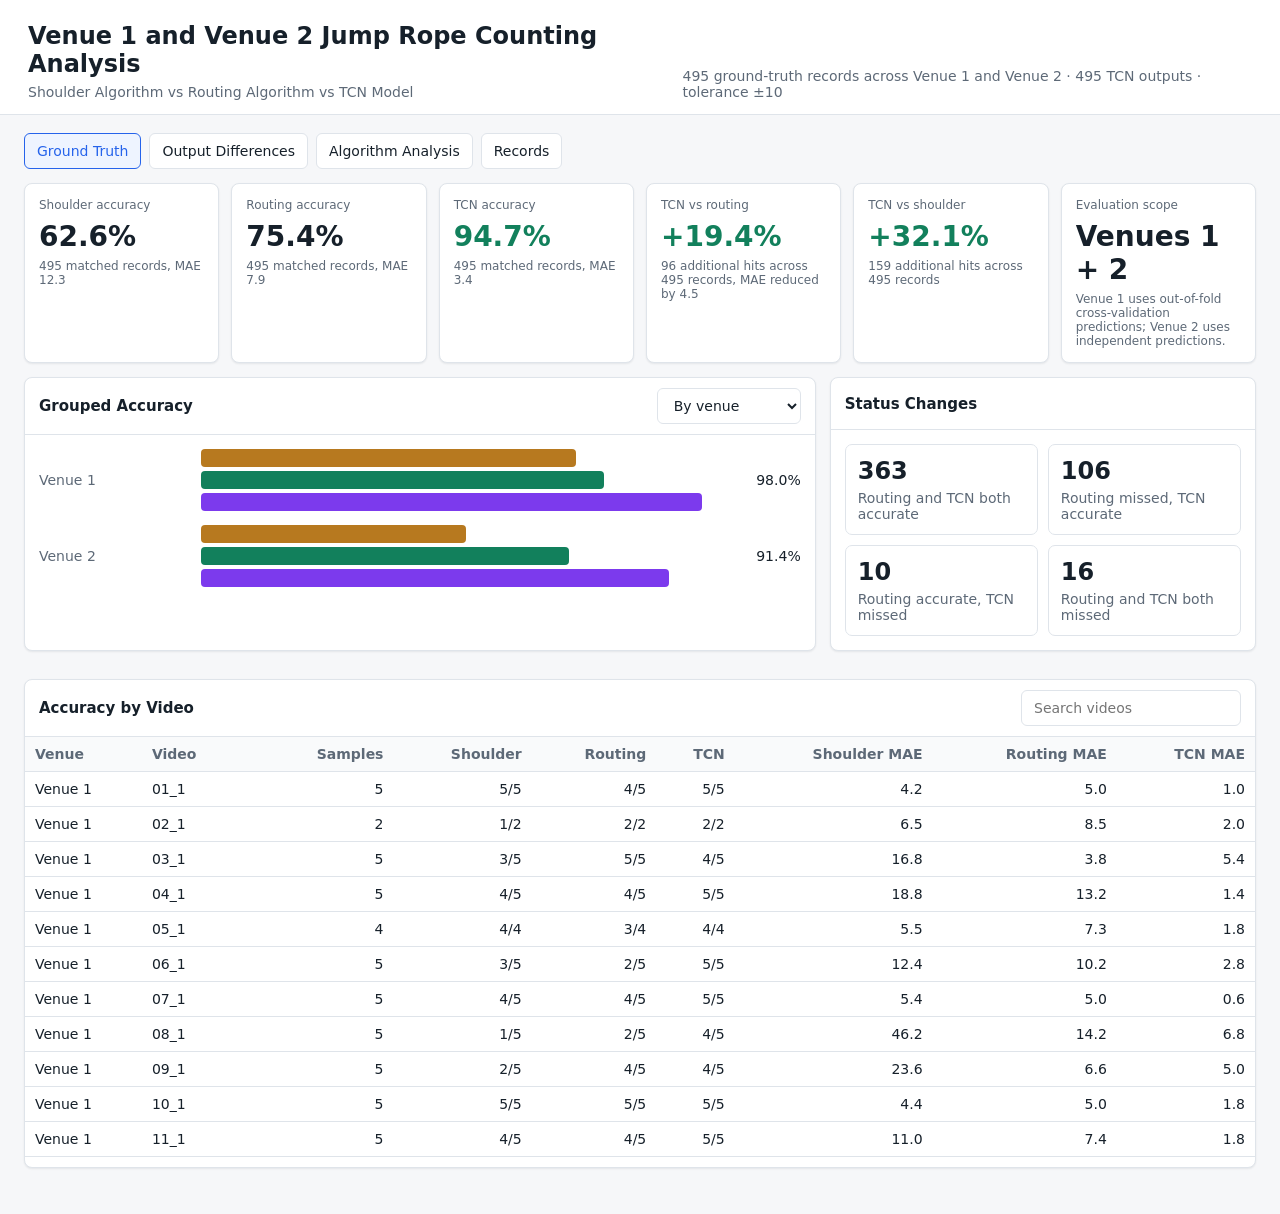
==== commit 345c94ae: "Expand dashboard to both venues" ====
--- a/analysis_dashboard/public_dashboard.html
+++ b/analysis_dashboard/public_dashboard.html
@@ -3,7 +3,7 @@
   <head>
     <meta charset="utf-8" />
     <meta name="viewport" content="width=device-width, initial-scale=1" />
-    <title>Venue 2 Jump Rope Counting Analysis</title>
+    <title>Venue 1 and Venue 2 Jump Rope Counting Analysis</title>
     <style>
 :root {
   --bg: #f6f7f9;
@@ -1103,7 +1103,7 @@
   <body>
     <header class="topbar">
       <div>
-        <h1>Venue 2 Jump Rope Counting Analysis</h1>
+        <h1>Venue 1 and Venue 2 Jump Rope Counting Analysis</h1>
         <p>Shoulder Algorithm vs Routing Algorithm vs TCN Model</p>
       </div>
       <div class="meta" id="meta"></div>
@@ -1144,7 +1144,7 @@
         <section class="panel">
           <div class="panel-head">
             <h2>Accuracy by Video</h2>
-            <input id="videoSearch" type="search" placeholder="Search videos or participants" />
+            <input id="videoSearch" type="search" placeholder="Search videos" />
           </div>
           <div class="table-wrap">
             <table>
@@ -1189,6 +1189,7 @@
             <h2>Output Differences by Video</h2>
             <select id="outputArea">
               <option value="all">All venues</option>
+              <option value="Venue 1">Venue 1</option>
               <option value="Venue 2">Venue 2</option>
             </select>
           </div>
@@ -1312,7 +1313,7 @@
                   <h3>Current Evaluation Definition</h3>
                   <p>Training supervision comes from manual per-jump labels rather than pseudo-label intervals produced by the routing algorithm.</p>
                   <p>Counting still uses probability peaks, but each target peak comes from the center of a manually confirmed jump.</p>
-                  <p>This dashboard evaluates Venue 2 only; Venue 1 is training data and is excluded from evaluation.</p>
+                  <p>This dashboard includes every Venue 1 and Venue 2 record that has both a ground-truth score and a TCN model output.</p>
                 </section>
 
                 <section class="diagram-section">
@@ -1322,7 +1323,7 @@
                     <article><h4>Samples and Input</h4><ul><li>One sample per video + zone</li><li>Pose features: T x 55</li><li>Includes area and zone metadata</li><li>Timeline is uniformly resampled</li></ul></article>
                     <article><h4>Manual Intervals</h4><ul><li>Read `annotations/*.jump.json`</li><li>Select intervals by zone</li><li>Each record has `start` and `end`</li><li>Interval count is the supervised count</li></ul></article>
                     <article><h4>Heatmap Target</h4><ul><li>Use each interval center</li><li>Map it to the model timeline</li><li>Place a Gaussian peak nearby</li><li>Merge multiple peaks into the 0-1 range</li></ul></article>
-                    <article><h4>Evaluation Isolation</h4><ul><li>Venue 1 is used for training</li><li>Venue 2 is used for this dashboard</li><li>Training samples do not enter accuracy</li><li>Rows align with workbook positions</li></ul></article>
+                    <article><h4>Evaluation Coverage</h4><ul><li>Venue 1 uses out-of-fold predictions</li><li>Venue 2 uses independent predictions</li><li>Every row has ground truth and TCN output</li><li>Rows align with source positions</li></ul></article>
                   </div>
                 </section>
 
@@ -1331,7 +1332,7 @@
                   <div class="diagram-cards three">
                     <article><h4>Model Input</h4><ul><li>Body-centered keypoint x/y</li><li>Keypoint confidence</li><li>Shoulder, hip, and ankle motion</li><li>Frame visibility</li></ul></article>
                     <article><h4>Model Output</h4><ul><li>One jump logit per frame</li><li>Sigmoid produces jump probability</li><li>High probability aligns with label centers</li><li>TCN captures temporal context</li></ul></article>
-                    <article><h4>Training Constraints</h4><ul><li>Manual heatmap is the primary target</li><li>Optional count-consistency loss</li><li>Samples are grouped by video</li><li>Evaluation venue leakage is avoided</li></ul></article>
+                    <article><h4>Training Constraints</h4><ul><li>Manual heatmap is the primary target</li><li>Optional count-consistency loss</li><li>Validation samples are grouped by video</li><li>Venue 2 remains an independent evaluation</li></ul></article>
                   </div>
                 </section>
 
@@ -1341,23 +1342,23 @@
                     <article><h4>Candidate Peaks</h4><ul><li>Probability exceeds the threshold</li><li>Point must be a local maximum</li><li>Neighboring peaks must be far enough apart</li><li>Only the higher nearby peak is retained</li></ul></article>
                     <article><h4>Final Count</h4><ul><li>Selected peaks = predicted jumps</li><li>Output is an integer competition score</li><li>Each predicted frame can be reviewed</li><li>Overcounts and misses are traceable</li></ul></article>
                     <article><h4>Ground-Truth Alignment</h4><ul><li>TCN column stores model counts</li><li>Error = TCN - actual score</li><li>Accuracy uses ±5 and ±10</li><li>Only positions with ground truth are included</li></ul></article>
-                    <article><h4>Dashboard Display</h4><ul><li>Model name is consistently TCN</li><li>Pseudo-label metrics are omitted</li><li>TCN is compared with shoulder and routing</li><li>Venue 2 includes 245 evaluated positions</li></ul></article>
+                    <article><h4>Dashboard Display</h4><ul><li>Model name is consistently TCN</li><li>Pseudo-label metrics are omitted</li><li>TCN is compared with shoulder and routing</li><li>Both venues include 495 evaluated positions</li></ul></article>
                   </div>
                 </section>
 
                 <section class="diagram-section">
                   <h3>Step Four: Dashboard Evaluation Scope</h3>
                   <div class="diagram-cards three">
-                    <article><h4>Evaluation Data</h4><ul><li>Venue 2 only</li><li>Evaluated positions: 245</li><li>Manual scores are ground truth</li><li>Venue 1 is excluded from accuracy</li></ul></article>
-                    <article><h4>Current Results</h4><ul><li>±10 accuracy: 91.43%</li><li>±5 accuracy: 68.16%</li><li>MAE: 4.84</li><li>Mean bias: +3.29</li></ul></article>
-                    <article><h4>Interpretation</h4><ul><li>TCN output is a model peak count</li><li>Manual intervals supervise training</li><li>Manual scores evaluate Venue 2</li><li>Training and evaluation venues stay separate</li></ul></article>
+                    <article><h4>Evaluation Data</h4><ul><li>Venue 1: 250 positions</li><li>Venue 2: 245 positions</li><li>Total: 495 positions</li><li>Manual scores are ground truth</li></ul></article>
+                    <article><h4>Current Comparison</h4><ul><li>Shoulder, routing, and TCN counts</li><li>Accuracy at ±5 and ±10</li><li>MAE, bias, and maximum error</li><li>Breakdowns by venue, score, and position</li></ul></article>
+                    <article><h4>Interpretation</h4><ul><li>TCN output is a model peak count</li><li>Venue 1 results are out-of-fold</li><li>Venue 2 results are independent</li><li>Venue filters preserve separate inspection</li></ul></article>
                   </div>
                 </section>
 
                 <section class="diagram-summary">
                   <h3>Overall Strategy</h3>
                   <p>Manual intervals identify where each jump occurs. The TCN predicts a probability curve from pose sequences, and peak rules convert that curve into the final count.</p>
-                  <div><span>source = manual jump labels</span><span>output = TCN peak count</span><span>evaluation = Venue 2</span><span>n = 245</span><span>acc10 = 91.43%</span></div>
+                  <div><span>source = manual jump labels</span><span>output = TCN peak count</span><span>evaluation = Venues 1 + 2</span><span>n = 495</span><span>splits = OOF + independent</span></div>
                 </section>
               </div>
             </figure>
@@ -1373,9 +1374,10 @@
           </select>
           <select id="areaFilter">
             <option value="all">All Venues</option>
+            <option value="Venue 1">Venue 1</option>
             <option value="Venue 2">Venue 2</option>
           </select>
-          <input id="recordSearch" type="search" placeholder="Search videos, participants, or schools" />
+          <input id="recordSearch" type="search" placeholder="Search videos" />
         </section>
 
         <section class="trend-section">
@@ -1399,7 +1401,6 @@
                   <th>Venue</th>
                   <th>Video</th>
                   <th class="num">Position</th>
-                  <th>Participant</th>
                   <th class="num">Actual</th>
                   <th class="num">Shoulder</th>
                   <th class="num">Shoulder Error</th>
@@ -1421,25 +1422,7775 @@
     <script>
 window.DASHBOARD_DATA = {
   "meta": {
-    "sourceWorkbook": "../jump_rope/venue_2_three_algorithm_accuracy.xlsx",
-    "generatedAt": "2026-07-02",
+    "sourceDataset": "analysis_dashboard/evaluation_records.csv",
+    "generatedAt": "2026-08-28",
     "threshold": 10,
-    "scope": "Venue 2 only; Venue 1 is training data and is excluded from evaluation",
-    "actualRows": 245,
-    "outputRows": 260,
-    "tcnPeakRows": 245
+    "scope": "Venue 1 and Venue 2 records with both ground truth and TCN output",
+    "evaluationNote": "Venue 1 uses out-of-fold cross-validation predictions; Venue 2 uses independent predictions.",
+    "actualRows": 495,
+    "outputRows": 495,
+    "tcnPeakRows": 495
   },
   "actualRows": [
     {
-      "id": "Venue 2-2-1",
+      "id": "venue-1-004-1",
+      "area": "Venue 1",
+      "row": 4,
+      "file": "30s_01_1.mkv",
+      "video": "004_30s_01_1",
+      "lane": "1",
+      "zone": 1,
+      "evaluationSplit": "Out-of-fold cross-validation",
+      "original": 130,
+      "new": 129,
+      "tcnPeak": 131,
+      "actual": 131,
+      "diff": -1,
+      "absDiff": 1,
+      "tcnPeakDiff": 2,
+      "tcnPeakAbsDiff": 2,
+      "level": "High 130+",
+      "originalError": -1,
+      "originalAbsError": 1,
+      "originalAcc10": true,
+      "originalAcc5": true,
+      "newError": -2,
+      "newAbsError": 2,
+      "newAcc10": true,
+      "newAcc5": true,
+      "tcnPeakError": 0,
+      "tcnPeakAbsError": 0,
+      "tcnPeakAcc10": true,
+      "tcnPeakAcc5": true
+    },
+    {
+      "id": "venue-1-004-2",
+      "area": "Venue 1",
+      "row": 5,
+      "file": "30s_01_1.mkv",
+      "video": "004_30s_01_1",
+      "lane": "1",
+      "zone": 2,
+      "evaluationSplit": "Out-of-fold cross-validation",
+      "original": 114,
+      "new": 112,
+      "tcnPeak": 112,
+      "actual": 112,
+      "diff": -2,
+      "absDiff": 2,
+      "tcnPeakDiff": 0,
+      "tcnPeakAbsDiff": 0,
+      "level": "Intermediate 101-129",
+      "originalError": 2,
+      "originalAbsError": 2,
+      "originalAcc10": true,
+      "originalAcc5": true,
+      "newError": 0,
+      "newAbsError": 0,
+      "newAcc10": true,
+      "newAcc5": true,
+      "tcnPeakError": 0,
+      "tcnPeakAbsError": 0,
+      "tcnPeakAcc10": true,
+      "tcnPeakAcc5": true
+    },
+    {
+      "id": "venue-1-004-3",
+      "area": "Venue 1",
+      "row": 6,
+      "file": "30s_01_1.mkv",
+      "video": "004_30s_01_1",
+      "lane": "1",
+      "zone": 3,
+      "evaluationSplit": "Out-of-fold cross-validation",
+      "original": 134,
+      "new": 138,
+      "tcnPeak": 139,
+      "actual": 139,
+      "diff": 4,
+      "absDiff": 4,
+      "tcnPeakDiff": 1,
+      "tcnPeakAbsDiff": 1,
+      "level": "High 130+",
+      "originalError": -5,
+      "originalAbsError": 5,
+      "originalAcc10": true,
+      "originalAcc5": true,
+      "newError": -1,
+      "newAbsError": 1,
+      "newAcc10": true,
+      "newAcc5": true,
+      "tcnPeakError": 0,
+      "tcnPeakAbsError": 0,
+      "tcnPeakAcc10": true,
+      "tcnPeakAcc5": true
+    },
+    {
+      "id": "venue-1-004-4",
+      "area": "Venue 1",
+      "row": 7,
+      "file": "30s_01_1.mkv",
+      "video": "004_30s_01_1",
+      "lane": "1",
+      "zone": 4,
+      "evaluationSplit": "Out-of-fold cross-validation",
+      "original": 63,
+      "new": 48,
+      "tcnPeak": 61,
+      "actual": 60,
+      "diff": -15,
+      "absDiff": 15,
+      "tcnPeakDiff": 13,
+      "tcnPeakAbsDiff": 13,
+      "level": "Low 0-100",
+      "originalError": 3,
+      "originalAbsError": 3,
+      "originalAcc10": true,
+      "originalAcc5": true,
+      "newError": -12,
+      "newAbsError": 12,
+      "newAcc10": false,
+      "newAcc5": false,
+      "tcnPeakError": 1,
+      "tcnPeakAbsError": 1,
+      "tcnPeakAcc10": true,
+      "tcnPeakAcc5": true
+    },
+    {
+      "id": "venue-1-004-5",
+      "area": "Venue 1",
+      "row": 8,
+      "file": "30s_01_1.mkv",
+      "video": "004_30s_01_1",
+      "lane": "1",
+      "zone": 5,
+      "evaluationSplit": "Out-of-fold cross-validation",
+      "original": 121,
+      "new": 121,
+      "tcnPeak": 115,
+      "actual": 111,
+      "diff": 0,
+      "absDiff": 0,
+      "tcnPeakDiff": -6,
+      "tcnPeakAbsDiff": 6,
+      "level": "Intermediate 101-129",
+      "originalError": 10,
+      "originalAbsError": 10,
+      "originalAcc10": true,
+      "originalAcc5": false,
+      "newError": 10,
+      "newAbsError": 10,
+      "newAcc10": true,
+      "newAcc5": false,
+      "tcnPeakError": 4,
+      "tcnPeakAbsError": 4,
+      "tcnPeakAcc10": true,
+      "tcnPeakAcc5": true
+    },
+    {
+      "id": "venue-1-009-1",
+      "area": "Venue 1",
+      "row": 9,
+      "file": "30s_02_1.mkv",
+      "video": "009_30s_02_1",
+      "lane": "1",
+      "zone": 1,
+      "evaluationSplit": "Out-of-fold cross-validation",
+      "original": 146,
+      "new": 147,
+      "tcnPeak": 158,
+      "actual": 157,
+      "diff": 1,
+      "absDiff": 1,
+      "tcnPeakDiff": 11,
+      "tcnPeakAbsDiff": 11,
+      "level": "High 130+",
+      "originalError": -11,
+      "originalAbsError": 11,
+      "originalAcc10": false,
+      "originalAcc5": false,
+      "newError": -10,
+      "newAbsError": 10,
+      "newAcc10": true,
+      "newAcc5": false,
+      "tcnPeakError": 1,
+      "tcnPeakAbsError": 1,
+      "tcnPeakAcc10": true,
+      "tcnPeakAcc5": true
+    },
+    {
+      "id": "venue-1-009-2",
+      "area": "Venue 1",
+      "row": 10,
+      "file": "30s_02_1.mkv",
+      "video": "009_30s_02_1",
+      "lane": "1",
+      "zone": 2,
+      "evaluationSplit": "Out-of-fold cross-validation",
+      "original": 138,
+      "new": 129,
+      "tcnPeak": 139,
+      "actual": 136,
+      "diff": -9,
+      "absDiff": 9,
+      "tcnPeakDiff": 10,
+      "tcnPeakAbsDiff": 10,
+      "level": "High 130+",
+      "originalError": 2,
+      "originalAbsError": 2,
+      "originalAcc10": true,
+      "originalAcc5": true,
+      "newError": -7,
+      "newAbsError": 7,
+      "newAcc10": true,
+      "newAcc5": false,
+      "tcnPeakError": 3,
+      "tcnPeakAbsError": 3,
+      "tcnPeakAcc10": true,
+      "tcnPeakAcc5": true
+    },
+    {
+      "id": "venue-1-014-1",
+      "area": "Venue 1",
+      "row": 14,
+      "file": "30s_03_1.mkv",
+      "video": "014_30s_03_1",
+      "lane": "1",
+      "zone": 1,
+      "evaluationSplit": "Out-of-fold cross-validation",
+      "original": 133,
+      "new": 131,
+      "tcnPeak": 133,
+      "actual": 133,
+      "diff": -2,
+      "absDiff": 2,
+      "tcnPeakDiff": 2,
+      "tcnPeakAbsDiff": 2,
+      "level": "High 130+",
+      "originalError": 0,
+      "originalAbsError": 0,
+      "originalAcc10": true,
+      "originalAcc5": true,
+      "newError": -2,
+      "newAbsError": 2,
+      "newAcc10": true,
+      "newAcc5": true,
+      "tcnPeakError": 0,
+      "tcnPeakAbsError": 0,
+      "tcnPeakAcc10": true,
+      "tcnPeakAcc5": true
+    },
+    {
+      "id": "venue-1-014-2",
+      "area": "Venue 1",
+      "row": 15,
+      "file": "30s_03_1.mkv",
+      "video": "014_30s_03_1",
+      "lane": "1",
+      "zone": 2,
+      "evaluationSplit": "Out-of-fold cross-validation",
+      "original": 116,
+      "new": 112,
+      "tcnPeak": 110,
+      "actual": 109,
+      "diff": -4,
+      "absDiff": 4,
+      "tcnPeakDiff": -2,
+      "tcnPeakAbsDiff": 2,
+      "level": "Intermediate 101-129",
+      "originalError": 7,
+      "originalAbsError": 7,
+      "originalAcc10": true,
+      "originalAcc5": false,
+      "newError": 3,
+      "newAbsError": 3,
+      "newAcc10": true,
+      "newAcc5": true,
+      "tcnPeakError": 1,
+      "tcnPeakAbsError": 1,
+      "tcnPeakAcc10": true,
+      "tcnPeakAcc5": true
+    },
+    {
+      "id": "venue-1-014-3",
+      "area": "Venue 1",
+      "row": 16,
+      "file": "30s_03_1.mkv",
+      "video": "014_30s_03_1",
+      "lane": "1",
+      "zone": 3,
+      "evaluationSplit": "Out-of-fold cross-validation",
+      "original": 145,
+      "new": 145,
+      "tcnPeak": 142,
+      "actual": 142,
+      "diff": 0,
+      "absDiff": 0,
+      "tcnPeakDiff": -3,
+      "tcnPeakAbsDiff": 3,
+      "level": "High 130+",
+      "originalError": 3,
+      "originalAbsError": 3,
+      "originalAcc10": true,
+      "originalAcc5": true,
+      "newError": 3,
+      "newAbsError": 3,
+      "newAcc10": true,
+      "newAcc5": true,
+      "tcnPeakError": 0,
+      "tcnPeakAbsError": 0,
+      "tcnPeakAcc10": true,
+      "tcnPeakAcc5": true
+    },
+    {
+      "id": "venue-1-014-4",
+      "area": "Venue 1",
+      "row": 17,
+      "file": "30s_03_1.mkv",
+      "video": "014_30s_03_1",
+      "lane": "1",
+      "zone": 4,
+      "evaluationSplit": "Out-of-fold cross-validation",
+      "original": 18,
+      "new": 14,
+      "tcnPeak": 30,
+      "actual": 4,
+      "diff": -4,
+      "absDiff": 4,
+      "tcnPeakDiff": 16,
+      "tcnPeakAbsDiff": 16,
+      "level": "Low 0-100",
+      "originalError": 14,
+      "originalAbsError": 14,
+      "originalAcc10": false,
+      "originalAcc5": false,
+      "newError": 10,
+      "newAbsError": 10,
+      "newAcc10": true,
+      "newAcc5": false,
+      "tcnPeakError": 26,
+      "tcnPeakAbsError": 26,
+      "tcnPeakAcc10": false,
+      "tcnPeakAcc5": false
+    },
+    {
+      "id": "venue-1-014-5",
+      "area": "Venue 1",
+      "row": 18,
+      "file": "30s_03_1.mkv",
+      "video": "014_30s_03_1",
+      "lane": "1",
+      "zone": 5,
+      "evaluationSplit": "Out-of-fold cross-validation",
+      "original": 76,
+      "new": 135,
+      "tcnPeak": 136,
+      "actual": 136,
+      "diff": 59,
+      "absDiff": 59,
+      "tcnPeakDiff": 1,
+      "tcnPeakAbsDiff": 1,
+      "level": "High 130+",
+      "originalError": -60,
+      "originalAbsError": 60,
+      "originalAcc10": false,
+      "originalAcc5": false,
+      "newError": -1,
+      "newAbsError": 1,
+      "newAcc10": true,
+      "newAcc5": true,
+      "tcnPeakError": 0,
+      "tcnPeakAbsError": 0,
+      "tcnPeakAcc10": true,
+      "tcnPeakAcc5": true
+    },
+    {
+      "id": "venue-1-019-1",
+      "area": "Venue 1",
+      "row": 19,
+      "file": "30s_04_1.mkv",
+      "video": "019_30s_04_1",
+      "lane": "1",
+      "zone": 1,
+      "evaluationSplit": "Out-of-fold cross-validation",
+      "original": 58,
+      "new": 48,
+      "tcnPeak": 55,
+      "actual": 55,
+      "diff": -10,
+      "absDiff": 10,
+      "tcnPeakDiff": 7,
+      "tcnPeakAbsDiff": 7,
+      "level": "Low 0-100",
+      "originalError": 3,
+      "originalAbsError": 3,
+      "originalAcc10": true,
+      "originalAcc5": true,
+      "newError": -7,
+      "newAbsError": 7,
+      "newAcc10": true,
+      "newAcc5": false,
+      "tcnPeakError": 0,
+      "tcnPeakAbsError": 0,
+      "tcnPeakAcc10": true,
+      "tcnPeakAcc5": true
+    },
+    {
+      "id": "venue-1-019-2",
+      "area": "Venue 1",
+      "row": 20,
+      "file": "30s_04_1.mkv",
+      "video": "019_30s_04_1",
+      "lane": "1",
+      "zone": 2,
+      "evaluationSplit": "Out-of-fold cross-validation",
+      "original": 126,
+      "new": 126,
+      "tcnPeak": 125,
+      "actual": 125,
+      "diff": 0,
+      "absDiff": 0,
+      "tcnPeakDiff": -1,
+      "tcnPeakAbsDiff": 1,
+      "level": "Intermediate 101-129",
+      "originalError": 1,
+      "originalAbsError": 1,
+      "originalAcc10": true,
+      "originalAcc5": true,
+      "newError": 1,
+      "newAbsError": 1,
+      "newAcc10": true,
+      "newAcc5": true,
+      "tcnPeakError": 0,
+      "tcnPeakAbsError": 0,
+      "tcnPeakAcc10": true,
+      "tcnPeakAcc5": true
+    },
+    {
+      "id": "venue-1-019-3",
+      "area": "Venue 1",
+      "row": 21,
+      "file": "30s_04_1.mkv",
+      "video": "019_30s_04_1",
+      "lane": "1",
+      "zone": 3,
+      "evaluationSplit": "Out-of-fold cross-validation",
+      "original": 60,
+      "new": 82,
+      "tcnPeak": 130,
+      "actual": 136,
+      "diff": 22,
+      "absDiff": 22,
+      "tcnPeakDiff": 48,
+      "tcnPeakAbsDiff": 48,
+      "level": "High 130+",
+      "originalError": -76,
+      "originalAbsError": 76,
+      "originalAcc10": false,
+      "originalAcc5": false,
+      "newError": -54,
+      "newAbsError": 54,
+      "newAcc10": false,
+      "newAcc5": false,
+      "tcnPeakError": -6,
+      "tcnPeakAbsError": 6,
+      "tcnPeakAcc10": true,
+      "tcnPeakAcc5": false
+    },
+    {
+      "id": "venue-1-019-4",
+      "area": "Venue 1",
+      "row": 22,
+      "file": "30s_04_1.mkv",
+      "video": "019_30s_04_1",
+      "lane": "1",
+      "zone": 4,
+      "evaluationSplit": "Out-of-fold cross-validation",
+      "original": 111,
+      "new": 106,
+      "tcnPeak": 104,
+      "actual": 103,
+      "diff": -5,
+      "absDiff": 5,
+      "tcnPeakDiff": -2,
+      "tcnPeakAbsDiff": 2,
+      "level": "Intermediate 101-129",
+      "originalError": 8,
+      "originalAbsError": 8,
+      "originalAcc10": true,
+      "originalAcc5": false,
+      "newError": 3,
+      "newAbsError": 3,
+      "newAcc10": true,
+      "newAcc5": true,
+      "tcnPeakError": 1,
+      "tcnPeakAbsError": 1,
+      "tcnPeakAcc10": true,
+      "tcnPeakAcc5": true
+    },
+    {
+      "id": "venue-1-019-5",
+      "area": "Venue 1",
+      "row": 23,
+      "file": "30s_04_1.mkv",
+      "video": "019_30s_04_1",
+      "lane": "1",
+      "zone": 5,
+      "evaluationSplit": "Out-of-fold cross-validation",
+      "original": 106,
+      "new": 101,
+      "tcnPeak": 100,
+      "actual": 100,
+      "diff": -5,
+      "absDiff": 5,
+      "tcnPeakDiff": -1,
+      "tcnPeakAbsDiff": 1,
+      "level": "Low 0-100",
+      "originalError": 6,
+      "originalAbsError": 6,
+      "originalAcc10": true,
+      "originalAcc5": false,
+      "newError": 1,
+      "newAbsError": 1,
+      "newAcc10": true,
+      "newAcc5": true,
+      "tcnPeakError": 0,
+      "tcnPeakAbsError": 0,
+      "tcnPeakAcc10": true,
+      "tcnPeakAcc5": true
+    },
+    {
+      "id": "venue-1-024-2",
+      "area": "Venue 1",
+      "row": 25,
+      "file": "30s_05_1.mkv",
+      "video": "024_30s_05_1",
+      "lane": "1",
+      "zone": 2,
+      "evaluationSplit": "Out-of-fold cross-validation",
+      "original": 116,
+      "new": 111,
+      "tcnPeak": 110,
+      "actual": 107,
+      "diff": -5,
+      "absDiff": 5,
+      "tcnPeakDiff": -1,
+      "tcnPeakAbsDiff": 1,
+      "level": "Intermediate 101-129",
+      "originalError": 9,
+      "originalAbsError": 9,
+      "originalAcc10": true,
+      "originalAcc5": false,
+      "newError": 4,
+      "newAbsError": 4,
+      "newAcc10": true,
+      "newAcc5": true,
+      "tcnPeakError": 3,
+      "tcnPeakAbsError": 3,
+      "tcnPeakAcc10": true,
+      "tcnPeakAcc5": true
+    },
+    {
+      "id": "venue-1-024-3",
+      "area": "Venue 1",
+      "row": 26,
+      "file": "30s_05_1.mkv",
+      "video": "024_30s_05_1",
+      "lane": "1",
+      "zone": 3,
+      "evaluationSplit": "Out-of-fold cross-validation",
+      "original": 117,
+      "new": 122,
+      "tcnPeak": 115,
+      "actual": 114,
+      "diff": 5,
+      "absDiff": 5,
+      "tcnPeakDiff": -7,
+      "tcnPeakAbsDiff": 7,
+      "level": "Intermediate 101-129",
+      "originalError": 3,
+      "originalAbsError": 3,
+      "originalAcc10": true,
+      "originalAcc5": true,
+      "newError": 8,
+      "newAbsError": 8,
+      "newAcc10": true,
+      "newAcc5": false,
+      "tcnPeakError": 1,
+      "tcnPeakAbsError": 1,
+      "tcnPeakAcc10": true,
+      "tcnPeakAcc5": true
+    },
+    {
+      "id": "venue-1-024-4",
+      "area": "Venue 1",
+      "row": 27,
+      "file": "30s_05_1.mkv",
+      "video": "024_30s_05_1",
+      "lane": "1",
+      "zone": 4,
+      "evaluationSplit": "Out-of-fold cross-validation",
+      "original": 96,
+      "new": 72,
+      "tcnPeak": 87,
+      "actual": 89,
+      "diff": -24,
+      "absDiff": 24,
+      "tcnPeakDiff": 15,
+      "tcnPeakAbsDiff": 15,
+      "level": "Low 0-100",
+      "originalError": 7,
+      "originalAbsError": 7,
+      "originalAcc10": true,
+      "originalAcc5": false,
+      "newError": -17,
+      "newAbsError": 17,
+      "newAcc10": false,
+      "newAcc5": false,
+      "tcnPeakError": -2,
+      "tcnPeakAbsError": 2,
+      "tcnPeakAcc10": true,
+      "tcnPeakAcc5": true
+    },
+    {
+      "id": "venue-1-024-5",
+      "area": "Venue 1",
+      "row": 28,
+      "file": "30s_05_1.mkv",
+      "video": "024_30s_05_1",
+      "lane": "1",
+      "zone": 5,
+      "evaluationSplit": "Out-of-fold cross-validation",
+      "original": 140,
+      "new": 137,
+      "tcnPeak": 138,
+      "actual": 137,
+      "diff": -3,
+      "absDiff": 3,
+      "tcnPeakDiff": 1,
+      "tcnPeakAbsDiff": 1,
+      "level": "High 130+",
+      "originalError": 3,
+      "originalAbsError": 3,
+      "originalAcc10": true,
+      "originalAcc5": true,
+      "newError": 0,
+      "newAbsError": 0,
+      "newAcc10": true,
+      "newAcc5": true,
+      "tcnPeakError": 1,
+      "tcnPeakAbsError": 1,
+      "tcnPeakAcc10": true,
+      "tcnPeakAcc5": true
+    },
+    {
+      "id": "venue-1-029-1",
+      "area": "Venue 1",
+      "row": 29,
+      "file": "30s_06_1.mkv",
+      "video": "029_30s_06_1",
+      "lane": "1",
+      "zone": 1,
+      "evaluationSplit": "Out-of-fold cross-validation",
+      "original": 136,
+      "new": 135,
+      "tcnPeak": 126,
+      "actual": 123,
+      "diff": -1,
+      "absDiff": 1,
+      "tcnPeakDiff": -9,
+      "tcnPeakAbsDiff": 9,
+      "level": "Intermediate 101-129",
+      "originalError": 13,
+      "originalAbsError": 13,
+      "originalAcc10": false,
+      "originalAcc5": false,
+      "newError": 12,
+      "newAbsError": 12,
+      "newAcc10": false,
+      "newAcc5": false,
+      "tcnPeakError": 3,
+      "tcnPeakAbsError": 3,
+      "tcnPeakAcc10": true,
+      "tcnPeakAcc5": true
+    },
+    {
+      "id": "venue-1-029-2",
+      "area": "Venue 1",
+      "row": 30,
+      "file": "30s_06_1.mkv",
+      "video": "029_30s_06_1",
+      "lane": "1",
+      "zone": 2,
+      "evaluationSplit": "Out-of-fold cross-validation",
+      "original": 42,
+      "new": 46,
+      "tcnPeak": 31,
+      "actual": 33,
+      "diff": 4,
+      "absDiff": 4,
+      "tcnPeakDiff": -15,
+      "tcnPeakAbsDiff": 15,
+      "level": "Low 0-100",
+      "originalError": 9,
+      "originalAbsError": 9,
+      "originalAcc10": true,
+      "originalAcc5": false,
+      "newError": 13,
+      "newAbsError": 13,
+      "newAcc10": false,
+      "newAcc5": false,
+      "tcnPeakError": -2,
+      "tcnPeakAbsError": 2,
+      "tcnPeakAcc10": true,
+      "tcnPeakAcc5": true
+    },
+    {
+      "id": "venue-1-029-3",
+      "area": "Venue 1",
+      "row": 31,
+      "file": "30s_06_1.mkv",
+      "video": "029_30s_06_1",
+      "lane": "1",
+      "zone": 3,
+      "evaluationSplit": "Out-of-fold cross-validation",
+      "original": 126,
+      "new": 125,
+      "tcnPeak": 123,
+      "actual": 116,
+      "diff": -1,
+      "absDiff": 1,
+      "tcnPeakDiff": -2,
+      "tcnPeakAbsDiff": 2,
+      "level": "Intermediate 101-129",
+      "originalError": 10,
+      "originalAbsError": 10,
+      "originalAcc10": true,
+      "originalAcc5": false,
+      "newError": 9,
+      "newAbsError": 9,
+      "newAcc10": true,
+      "newAcc5": false,
+      "tcnPeakError": 7,
+      "tcnPeakAbsError": 7,
+      "tcnPeakAcc10": true,
+      "tcnPeakAcc5": false
+    },
+    {
+      "id": "venue-1-029-4",
+      "area": "Venue 1",
+      "row": 32,
+      "file": "30s_06_1.mkv",
+      "video": "029_30s_06_1",
+      "lane": "1",
+      "zone": 4,
+      "evaluationSplit": "Out-of-fold cross-validation",
+      "original": 108,
+      "new": 147,
+      "tcnPeak": 132,
+      "actual": 134,
+      "diff": 39,
+      "absDiff": 39,
+      "tcnPeakDiff": -15,
+      "tcnPeakAbsDiff": 15,
+      "level": "High 130+",
+      "originalError": -26,
+      "originalAbsError": 26,
+      "originalAcc10": false,
+      "originalAcc5": false,
+      "newError": 13,
+      "newAbsError": 13,
+      "newAcc10": false,
+      "newAcc5": false,
+      "tcnPeakError": -2,
+      "tcnPeakAbsError": 2,
+      "tcnPeakAcc10": true,
+      "tcnPeakAcc5": true
+    },
+    {
+      "id": "venue-1-029-5",
+      "area": "Venue 1",
+      "row": 33,
+      "file": "30s_06_1.mkv",
+      "video": "029_30s_06_1",
+      "lane": "1",
+      "zone": 5,
+      "evaluationSplit": "Out-of-fold cross-validation",
+      "original": 114,
+      "new": 122,
+      "tcnPeak": 118,
+      "actual": 118,
+      "diff": 8,
+      "absDiff": 8,
+      "tcnPeakDiff": -4,
+      "tcnPeakAbsDiff": 4,
+      "level": "Intermediate 101-129",
+      "originalError": -4,
+      "originalAbsError": 4,
+      "originalAcc10": true,
+      "originalAcc5": true,
+      "newError": 4,
+      "newAbsError": 4,
+      "newAcc10": true,
+      "newAcc5": true,
+      "tcnPeakError": 0,
+      "tcnPeakAbsError": 0,
+      "tcnPeakAcc10": true,
+      "tcnPeakAcc5": true
+    },
+    {
+      "id": "venue-1-034-1",
+      "area": "Venue 1",
+      "row": 34,
+      "file": "30s_07_1.mkv",
+      "video": "034_30s_07_1",
+      "lane": "1",
+      "zone": 1,
+      "evaluationSplit": "Out-of-fold cross-validation",
+      "original": 126,
+      "new": 127,
+      "tcnPeak": 125,
+      "actual": 126,
+      "diff": 1,
+      "absDiff": 1,
+      "tcnPeakDiff": -2,
+      "tcnPeakAbsDiff": 2,
+      "level": "Intermediate 101-129",
+      "originalError": 0,
+      "originalAbsError": 0,
+      "originalAcc10": true,
+      "originalAcc5": true,
+      "newError": 1,
+      "newAbsError": 1,
+      "newAcc10": true,
+      "newAcc5": true,
+      "tcnPeakError": -1,
+      "tcnPeakAbsError": 1,
+      "tcnPeakAcc10": true,
+      "tcnPeakAcc5": true
+    },
+    {
+      "id": "venue-1-034-2",
+      "area": "Venue 1",
+      "row": 35,
+      "file": "30s_07_1.mkv",
+      "video": "034_30s_07_1",
+      "lane": "1",
+      "zone": 2,
+      "evaluationSplit": "Out-of-fold cross-validation",
+      "original": 89,
+      "new": 66,
+      "tcnPeak": 84,
+      "actual": 83,
+      "diff": -23,
+      "absDiff": 23,
+      "tcnPeakDiff": 18,
+      "tcnPeakAbsDiff": 18,
+      "level": "Low 0-100",
+      "originalError": 6,
+      "originalAbsError": 6,
+      "originalAcc10": true,
+      "originalAcc5": false,
+      "newError": -17,
+      "newAbsError": 17,
+      "newAcc10": false,
+      "newAcc5": false,
+      "tcnPeakError": 1,
+      "tcnPeakAbsError": 1,
+      "tcnPeakAcc10": true,
+      "tcnPeakAcc5": true
+    },
+    {
+      "id": "venue-1-034-3",
+      "area": "Venue 1",
+      "row": 36,
+      "file": "30s_07_1.mkv",
+      "video": "034_30s_07_1",
+      "lane": "1",
+      "zone": 3,
+      "evaluationSplit": "Out-of-fold cross-validation",
+      "original": 136,
+      "new": 138,
+      "tcnPeak": 134,
+      "actual": 134,
+      "diff": 2,
+      "absDiff": 2,
+      "tcnPeakDiff": -4,
+      "tcnPeakAbsDiff": 4,
+      "level": "High 130+",
+      "originalError": 2,
+      "originalAbsError": 2,
+      "originalAcc10": true,
+      "originalAcc5": true,
+      "newError": 4,
+      "newAbsError": 4,
+      "newAcc10": true,
+      "newAcc5": true,
+      "tcnPeakError": 0,
+      "tcnPeakAbsError": 0,
+      "tcnPeakAcc10": true,
+      "tcnPeakAcc5": true
+    },
+    {
+      "id": "venue-1-034-4",
+      "area": "Venue 1",
+      "row": 37,
+      "file": "30s_07_1.mkv",
+      "video": "034_30s_07_1",
+      "lane": "1",
+      "zone": 4,
+      "evaluationSplit": "Out-of-fold cross-validation",
+      "original": 116,
+      "new": 108,
+      "tcnPeak": 109,
+      "actual": 108,
+      "diff": -8,
+      "absDiff": 8,
+      "tcnPeakDiff": 1,
+      "tcnPeakAbsDiff": 1,
+      "level": "Intermediate 101-129",
+      "originalError": 8,
+      "originalAbsError": 8,
+      "originalAcc10": true,
+      "originalAcc5": false,
+      "newError": 0,
+      "newAbsError": 0,
+      "newAcc10": true,
+      "newAcc5": true,
+      "tcnPeakError": 1,
+      "tcnPeakAbsError": 1,
+      "tcnPeakAcc10": true,
+      "tcnPeakAcc5": true
+    },
+    {
+      "id": "venue-1-034-5",
+      "area": "Venue 1",
+      "row": 38,
+      "file": "30s_07_1.mkv",
+      "video": "034_30s_07_1",
+      "lane": "1",
+      "zone": 5,
+      "evaluationSplit": "Out-of-fold cross-validation",
+      "original": 94,
+      "new": 80,
+      "tcnPeak": 83,
+      "actual": 83,
+      "diff": -14,
+      "absDiff": 14,
+      "tcnPeakDiff": 3,
+      "tcnPeakAbsDiff": 3,
+      "level": "Low 0-100",
+      "originalError": 11,
+      "originalAbsError": 11,
+      "originalAcc10": false,
+      "originalAcc5": false,
+      "newError": -3,
+      "newAbsError": 3,
+      "newAcc10": true,
+      "newAcc5": true,
+      "tcnPeakError": 0,
+      "tcnPeakAbsError": 0,
+      "tcnPeakAcc10": true,
+      "tcnPeakAcc5": true
+    },
+    {
+      "id": "venue-1-039-1",
+      "area": "Venue 1",
+      "row": 39,
+      "file": "30s_08_1.mkv",
+      "video": "039_30s_08_1",
+      "lane": "1",
+      "zone": 1,
+      "evaluationSplit": "Out-of-fold cross-validation",
+      "original": 151,
+      "new": 153,
+      "tcnPeak": 150,
+      "actual": 151,
+      "diff": 2,
+      "absDiff": 2,
+      "tcnPeakDiff": -3,
+      "tcnPeakAbsDiff": 3,
+      "level": "High 130+",
+      "originalError": 0,
+      "originalAbsError": 0,
+      "originalAcc10": true,
+      "originalAcc5": true,
+      "newError": 2,
+      "newAbsError": 2,
+      "newAcc10": true,
+      "newAcc5": true,
+      "tcnPeakError": -1,
+      "tcnPeakAbsError": 1,
+      "tcnPeakAcc10": true,
+      "tcnPeakAcc5": true
+    },
+    {
+      "id": "venue-1-039-2",
+      "area": "Venue 1",
+      "row": 40,
+      "file": "30s_08_1.mkv",
+      "video": "039_30s_08_1",
+      "lane": "1",
+      "zone": 2,
+      "evaluationSplit": "Out-of-fold cross-validation",
+      "original": 114,
+      "new": 121,
+      "tcnPeak": 140,
+      "actual": 140,
+      "diff": 7,
+      "absDiff": 7,
+      "tcnPeakDiff": 19,
+      "tcnPeakAbsDiff": 19,
+      "level": "High 130+",
+      "originalError": -26,
+      "originalAbsError": 26,
+      "originalAcc10": false,
+      "originalAcc5": false,
+      "newError": -19,
+      "newAbsError": 19,
+      "newAcc10": false,
+      "newAcc5": false,
+      "tcnPeakError": 0,
+      "tcnPeakAbsError": 0,
+      "tcnPeakAcc10": true,
+      "tcnPeakAcc5": true
+    },
+    {
+      "id": "venue-1-039-3",
+      "area": "Venue 1",
+      "row": 41,
+      "file": "30s_08_1.mkv",
+      "video": "039_30s_08_1",
+      "lane": "1",
+      "zone": 3,
+      "evaluationSplit": "Out-of-fold cross-validation",
+      "original": 104,
+      "new": 139,
+      "tcnPeak": 138,
+      "actual": 167,
+      "diff": 35,
+      "absDiff": 35,
+      "tcnPeakDiff": -1,
+      "tcnPeakAbsDiff": 1,
+      "level": "High 130+",
+      "originalError": -63,
+      "originalAbsError": 63,
+      "originalAcc10": false,
+      "originalAcc5": false,
+      "newError": -28,
+      "newAbsError": 28,
+      "newAcc10": false,
+      "newAcc5": false,
+      "tcnPeakError": -29,
+      "tcnPeakAbsError": 29,
+      "tcnPeakAcc10": false,
+      "tcnPeakAcc5": false
+    },
+    {
+      "id": "venue-1-039-4",
+      "area": "Venue 1",
+      "row": 42,
+      "file": "30s_08_1.mkv",
+      "video": "039_30s_08_1",
+      "lane": "1",
+      "zone": 4,
+      "evaluationSplit": "Out-of-fold cross-validation",
+      "original": 103,
+      "new": 143,
+      "tcnPeak": 142,
+      "actual": 145,
+      "diff": 40,
+      "absDiff": 40,
+      "tcnPeakDiff": -1,
+      "tcnPeakAbsDiff": 1,
+      "level": "High 130+",
+      "originalError": -42,
+      "originalAbsError": 42,
+      "originalAcc10": false,
+      "originalAcc5": false,
+      "newError": -2,
+      "newAbsError": 2,
+      "newAcc10": true,
+      "newAcc5": true,
+      "tcnPeakError": -3,
+      "tcnPeakAbsError": 3,
+      "tcnPeakAcc10": true,
+      "tcnPeakAcc5": true
+    },
+    {
+      "id": "venue-1-039-5",
+      "area": "Venue 1",
+      "row": 43,
+      "file": "30s_08_1.mkv",
+      "video": "039_30s_08_1",
+      "lane": "1",
+      "zone": 5,
+      "evaluationSplit": "Out-of-fold cross-validation",
+      "original": 50,
+      "new": 130,
+      "tcnPeak": 149,
+      "actual": 150,
+      "diff": 80,
+      "absDiff": 80,
+      "tcnPeakDiff": 19,
+      "tcnPeakAbsDiff": 19,
+      "level": "High 130+",
+      "originalError": -100,
+      "originalAbsError": 100,
+      "originalAcc10": false,
+      "originalAcc5": false,
+      "newError": -20,
+      "newAbsError": 20,
+      "newAcc10": false,
+      "newAcc5": false,
+      "tcnPeakError": -1,
+      "tcnPeakAbsError": 1,
+      "tcnPeakAcc10": true,
+      "tcnPeakAcc5": true
+    },
+    {
+      "id": "venue-1-044-1",
+      "area": "Venue 1",
+      "row": 44,
+      "file": "30s_09_1.mkv",
+      "video": "044_30s_09_1",
+      "lane": "1",
+      "zone": 1,
+      "evaluationSplit": "Out-of-fold cross-validation",
+      "original": 132,
+      "new": 148,
+      "tcnPeak": 138,
+      "actual": 153,
+      "diff": 16,
+      "absDiff": 16,
+      "tcnPeakDiff": -10,
+      "tcnPeakAbsDiff": 10,
+      "level": "High 130+",
+      "originalError": -21,
+      "originalAbsError": 21,
+      "originalAcc10": false,
+      "originalAcc5": false,
+      "newError": -5,
+      "newAbsError": 5,
+      "newAcc10": true,
+      "newAcc5": true,
+      "tcnPeakError": -15,
+      "tcnPeakAbsError": 15,
+      "tcnPeakAcc10": false,
+      "tcnPeakAcc5": false
+    },
+    {
+      "id": "venue-1-044-2",
+      "area": "Venue 1",
+      "row": 45,
+      "file": "30s_09_1.mkv",
+      "video": "044_30s_09_1",
+      "lane": "1",
+      "zone": 2,
+      "evaluationSplit": "Out-of-fold cross-validation",
+      "original": 133,
+      "new": 144,
+      "tcnPeak": 157,
+      "actual": 157,
+      "diff": 11,
+      "absDiff": 11,
+      "tcnPeakDiff": 13,
+      "tcnPeakAbsDiff": 13,
+      "level": "High 130+",
+      "originalError": -24,
+      "originalAbsError": 24,
+      "originalAcc10": false,
+      "originalAcc5": false,
+      "newError": -13,
+      "newAbsError": 13,
+      "newAcc10": false,
+      "newAcc5": false,
+      "tcnPeakError": 0,
+      "tcnPeakAbsError": 0,
+      "tcnPeakAcc10": true,
+      "tcnPeakAcc5": true
+    },
+    {
+      "id": "venue-1-044-3",
+      "area": "Venue 1",
+      "row": 46,
+      "file": "30s_09_1.mkv",
+      "video": "044_30s_09_1",
+      "lane": "1",
+      "zone": 3,
+      "evaluationSplit": "Out-of-fold cross-validation",
+      "original": 69,
+      "new": 128,
+      "tcnPeak": 128,
+      "actual": 126,
+      "diff": 59,
+      "absDiff": 59,
+      "tcnPeakDiff": 0,
+      "tcnPeakAbsDiff": 0,
+      "level": "Intermediate 101-129",
+      "originalError": -57,
+      "originalAbsError": 57,
+      "originalAcc10": false,
+      "originalAcc5": false,
+      "newError": 2,
+      "newAbsError": 2,
+      "newAcc10": true,
+      "newAcc5": true,
+      "tcnPeakError": 2,
+      "tcnPeakAbsError": 2,
+      "tcnPeakAcc10": true,
+      "tcnPeakAcc5": true
+    },
+    {
+      "id": "venue-1-044-4",
+      "area": "Venue 1",
+      "row": 47,
+      "file": "30s_09_1.mkv",
+      "video": "044_30s_09_1",
+      "lane": "1",
+      "zone": 4,
+      "evaluationSplit": "Out-of-fold cross-validation",
+      "original": 107,
+      "new": 102,
+      "tcnPeak": 91,
+      "actual": 98,
+      "diff": -5,
+      "absDiff": 5,
+      "tcnPeakDiff": -11,
+      "tcnPeakAbsDiff": 11,
+      "level": "Low 0-100",
+      "originalError": 9,
+      "originalAbsError": 9,
+      "originalAcc10": true,
+      "originalAcc5": false,
+      "newError": 4,
+      "newAbsError": 4,
+      "newAcc10": true,
+      "newAcc5": true,
+      "tcnPeakError": -7,
+      "tcnPeakAbsError": 7,
+      "tcnPeakAcc10": true,
+      "tcnPeakAcc5": false
+    },
+    {
+      "id": "venue-1-044-5",
+      "area": "Venue 1",
+      "row": 48,
+      "file": "30s_09_1.mkv",
+      "video": "044_30s_09_1",
+      "lane": "1",
+      "zone": 5,
+      "evaluationSplit": "Out-of-fold cross-validation",
+      "original": 133,
+      "new": 149,
+      "tcnPeak": 141,
+      "actual": 140,
+      "diff": 16,
+      "absDiff": 16,
+      "tcnPeakDiff": -8,
+      "tcnPeakAbsDiff": 8,
+      "level": "High 130+",
+      "originalError": -7,
+      "originalAbsError": 7,
+      "originalAcc10": true,
+      "originalAcc5": false,
+      "newError": 9,
+      "newAbsError": 9,
+      "newAcc10": true,
+      "newAcc5": false,
+      "tcnPeakError": 1,
+      "tcnPeakAbsError": 1,
+      "tcnPeakAcc10": true,
+      "tcnPeakAcc5": true
+    },
+    {
+      "id": "venue-1-049-1",
+      "area": "Venue 1",
+      "row": 49,
+      "file": "30s_10_1.mkv",
+      "video": "049_30s_10_1",
+      "lane": "1",
+      "zone": 1,
+      "evaluationSplit": "Out-of-fold cross-validation",
+      "original": 123,
+      "new": 119,
+      "tcnPeak": 118,
+      "actual": 117,
+      "diff": -4,
+      "absDiff": 4,
+      "tcnPeakDiff": -1,
+      "tcnPeakAbsDiff": 1,
+      "level": "Intermediate 101-129",
+      "originalError": 6,
+      "originalAbsError": 6,
+      "originalAcc10": true,
+      "originalAcc5": false,
+      "newError": 2,
+      "newAbsError": 2,
+      "newAcc10": true,
+      "newAcc5": true,
+      "tcnPeakError": 1,
+      "tcnPeakAbsError": 1,
+      "tcnPeakAcc10": true,
+      "tcnPeakAcc5": true
+    },
+    {
+      "id": "venue-1-049-2",
+      "area": "Venue 1",
+      "row": 50,
+      "file": "30s_10_1.mkv",
+      "video": "049_30s_10_1",
+      "lane": "1",
+      "zone": 2,
+      "evaluationSplit": "Out-of-fold cross-validation",
+      "original": 83,
+      "new": 67,
+      "tcnPeak": 68,
+      "actual": 73,
+      "diff": -16,
+      "absDiff": 16,
+      "tcnPeakDiff": 1,
+      "tcnPeakAbsDiff": 1,
+      "level": "Low 0-100",
+      "originalError": 10,
+      "originalAbsError": 10,
+      "originalAcc10": true,
+      "originalAcc5": false,
+      "newError": -6,
+      "newAbsError": 6,
+      "newAcc10": true,
+      "newAcc5": false,
+      "tcnPeakError": -5,
+      "tcnPeakAbsError": 5,
+      "tcnPeakAcc10": true,
+      "tcnPeakAcc5": true
+    },
+    {
+      "id": "venue-1-049-3",
+      "area": "Venue 1",
+      "row": 51,
+      "file": "30s_10_1.mkv",
+      "video": "049_30s_10_1",
+      "lane": "1",
+      "zone": 3,
+      "evaluationSplit": "Out-of-fold cross-validation",
+      "original": 140,
+      "new": 144,
+      "tcnPeak": 141,
+      "actual": 141,
+      "diff": 4,
+      "absDiff": 4,
+      "tcnPeakDiff": -3,
+      "tcnPeakAbsDiff": 3,
+      "level": "High 130+",
+      "originalError": -1,
+      "originalAbsError": 1,
+      "originalAcc10": true,
+      "originalAcc5": true,
+      "newError": 3,
+      "newAbsError": 3,
+      "newAcc10": true,
+      "newAcc5": true,
+      "tcnPeakError": 0,
+      "tcnPeakAbsError": 0,
+      "tcnPeakAcc10": true,
+      "tcnPeakAcc5": true
+    },
+    {
+      "id": "venue-1-049-4",
+      "area": "Venue 1",
+      "row": 52,
+      "file": "30s_10_1.mkv",
+      "video": "049_30s_10_1",
+      "lane": "1",
+      "zone": 4,
+      "evaluationSplit": "Out-of-fold cross-validation",
+      "original": 134,
+      "new": 121,
+      "tcnPeak": 130,
+      "actual": 130,
+      "diff": -13,
+      "absDiff": 13,
+      "tcnPeakDiff": 9,
+      "tcnPeakAbsDiff": 9,
+      "level": "High 130+",
+      "originalError": 4,
+      "originalAbsError": 4,
+      "originalAcc10": true,
+      "originalAcc5": true,
+      "newError": -9,
+      "newAbsError": 9,
+      "newAcc10": true,
+      "newAcc5": false,
+      "tcnPeakError": 0,
+      "tcnPeakAbsError": 0,
+      "tcnPeakAcc10": true,
+      "tcnPeakAcc5": true
+    },
+    {
+      "id": "venue-1-049-5",
+      "area": "Venue 1",
+      "row": 53,
+      "file": "30s_10_1.mkv",
+      "video": "049_30s_10_1",
+      "lane": "1",
+      "zone": 5,
+      "evaluationSplit": "Out-of-fold cross-validation",
+      "original": 125,
+      "new": 121,
+      "tcnPeak": 123,
+      "actual": 126,
+      "diff": -4,
+      "absDiff": 4,
+      "tcnPeakDiff": 2,
+      "tcnPeakAbsDiff": 2,
+      "level": "Intermediate 101-129",
+      "originalError": -1,
+      "originalAbsError": 1,
+      "originalAcc10": true,
+      "originalAcc5": true,
+      "newError": -5,
+      "newAbsError": 5,
+      "newAcc10": true,
+      "newAcc5": true,
+      "tcnPeakError": -3,
+      "tcnPeakAbsError": 3,
+      "tcnPeakAcc10": true,
+      "tcnPeakAcc5": true
+    },
+    {
+      "id": "venue-1-054-1",
+      "area": "Venue 1",
+      "row": 54,
+      "file": "30s_11_1.mkv",
+      "video": "054_30s_11_1",
+      "lane": "1",
+      "zone": 1,
+      "evaluationSplit": "Out-of-fold cross-validation",
+      "original": 147,
+      "new": 148,
+      "tcnPeak": 146,
+      "actual": 145,
+      "diff": 1,
+      "absDiff": 1,
+      "tcnPeakDiff": -2,
+      "tcnPeakAbsDiff": 2,
+      "level": "High 130+",
+      "originalError": 2,
+      "originalAbsError": 2,
+      "originalAcc10": true,
+      "originalAcc5": true,
+      "newError": 3,
+      "newAbsError": 3,
+      "newAcc10": true,
+      "newAcc5": true,
+      "tcnPeakError": 1,
+      "tcnPeakAbsError": 1,
+      "tcnPeakAcc10": true,
+      "tcnPeakAcc5": true
+    },
+    {
+      "id": "venue-1-054-2",
+      "area": "Venue 1",
+      "row": 55,
+      "file": "30s_11_1.mkv",
+      "video": "054_30s_11_1",
+      "lane": "1",
+      "zone": 2,
+      "evaluationSplit": "Out-of-fold cross-validation",
+      "original": 135,
+      "new": 138,
+      "tcnPeak": 134,
+      "actual": 134,
+      "diff": 3,
+      "absDiff": 3,
+      "tcnPeakDiff": -4,
+      "tcnPeakAbsDiff": 4,
+      "level": "High 130+",
+      "originalError": 1,
+      "originalAbsError": 1,
+      "originalAcc10": true,
+      "originalAcc5": true,
+      "newError": 4,
+      "newAbsError": 4,
+      "newAcc10": true,
+      "newAcc5": true,
+      "tcnPeakError": 0,
+      "tcnPeakAbsError": 0,
+      "tcnPeakAcc10": true,
+      "tcnPeakAcc5": true
+    },
+    {
+      "id": "venue-1-054-3",
+      "area": "Venue 1",
+      "row": 56,
+      "file": "30s_11_1.mkv",
+      "video": "054_30s_11_1",
+      "lane": "1",
+      "zone": 3,
+      "evaluationSplit": "Out-of-fold cross-validation",
+      "original": 109,
+      "new": 110,
+      "tcnPeak": 103,
+      "actual": 102,
+      "diff": 1,
+      "absDiff": 1,
+      "tcnPeakDiff": -7,
+      "tcnPeakAbsDiff": 7,
+      "level": "Intermediate 101-129",
+      "originalError": 7,
+      "originalAbsError": 7,
+      "originalAcc10": true,
+      "originalAcc5": false,
+      "newError": 8,
+      "newAbsError": 8,
+      "newAcc10": true,
+      "newAcc5": false,
+      "tcnPeakError": 1,
+      "tcnPeakAbsError": 1,
+      "tcnPeakAcc10": true,
+      "tcnPeakAcc5": true
+    },
+    {
+      "id": "venue-1-054-4",
+      "area": "Venue 1",
+      "row": 57,
+      "file": "30s_11_1.mkv",
+      "video": "054_30s_11_1",
+      "lane": "1",
+      "zone": 4,
+      "evaluationSplit": "Out-of-fold cross-validation",
+      "original": 91,
+      "new": 113,
+      "tcnPeak": 128,
+      "actual": 131,
+      "diff": 22,
+      "absDiff": 22,
+      "tcnPeakDiff": 15,
+      "tcnPeakAbsDiff": 15,
+      "level": "High 130+",
+      "originalError": -40,
+      "originalAbsError": 40,
+      "originalAcc10": false,
+      "originalAcc5": false,
+      "newError": -18,
+      "newAbsError": 18,
+      "newAcc10": false,
+      "newAcc5": false,
+      "tcnPeakError": -3,
+      "tcnPeakAbsError": 3,
+      "tcnPeakAcc10": true,
+      "tcnPeakAcc5": true
+    },
+    {
+      "id": "venue-1-054-5",
+      "area": "Venue 1",
+      "row": 58,
+      "file": "30s_11_1.mkv",
+      "video": "054_30s_11_1",
+      "lane": "1",
+      "zone": 5,
+      "evaluationSplit": "Out-of-fold cross-validation",
+      "original": 118,
+      "new": 109,
+      "tcnPeak": 109,
+      "actual": 113,
+      "diff": -9,
+      "absDiff": 9,
+      "tcnPeakDiff": 0,
+      "tcnPeakAbsDiff": 0,
+      "level": "Intermediate 101-129",
+      "originalError": 5,
+      "originalAbsError": 5,
+      "originalAcc10": true,
+      "originalAcc5": true,
+      "newError": -4,
+      "newAbsError": 4,
+      "newAcc10": true,
+      "newAcc5": true,
+      "tcnPeakError": -4,
+      "tcnPeakAbsError": 4,
+      "tcnPeakAcc10": true,
+      "tcnPeakAcc5": true
+    },
+    {
+      "id": "venue-1-059-1",
+      "area": "Venue 1",
+      "row": 59,
+      "file": "30s_12_1.mkv",
+      "video": "059_30s_12_1",
+      "lane": "1",
+      "zone": 1,
+      "evaluationSplit": "Out-of-fold cross-validation",
+      "original": 105,
+      "new": 99,
+      "tcnPeak": 101,
+      "actual": 101,
+      "diff": -6,
+      "absDiff": 6,
+      "tcnPeakDiff": 2,
+      "tcnPeakAbsDiff": 2,
+      "level": "Intermediate 101-129",
+      "originalError": 4,
+      "originalAbsError": 4,
+      "originalAcc10": true,
+      "originalAcc5": true,
+      "newError": -2,
+      "newAbsError": 2,
+      "newAcc10": true,
+      "newAcc5": true,
+      "tcnPeakError": 0,
+      "tcnPeakAbsError": 0,
+      "tcnPeakAcc10": true,
+      "tcnPeakAcc5": true
+    },
+    {
+      "id": "venue-1-059-2",
+      "area": "Venue 1",
+      "row": 60,
+      "file": "30s_12_1.mkv",
+      "video": "059_30s_12_1",
+      "lane": "1",
+      "zone": 2,
+      "evaluationSplit": "Out-of-fold cross-validation",
+      "original": 110,
+      "new": 93,
+      "tcnPeak": 110,
+      "actual": 110,
+      "diff": -17,
+      "absDiff": 17,
+      "tcnPeakDiff": 17,
+      "tcnPeakAbsDiff": 17,
+      "level": "Intermediate 101-129",
+      "originalError": 0,
+      "originalAbsError": 0,
+      "originalAcc10": true,
+      "originalAcc5": true,
+      "newError": -17,
+      "newAbsError": 17,
+      "newAcc10": false,
+      "newAcc5": false,
+      "tcnPeakError": 0,
+      "tcnPeakAbsError": 0,
+      "tcnPeakAcc10": true,
+      "tcnPeakAcc5": true
+    },
+    {
+      "id": "venue-1-059-4",
+      "area": "Venue 1",
+      "row": 62,
+      "file": "30s_12_1.mkv",
+      "video": "059_30s_12_1",
+      "lane": "1",
+      "zone": 4,
+      "evaluationSplit": "Out-of-fold cross-validation",
+      "original": 105,
+      "new": 106,
+      "tcnPeak": 104,
+      "actual": 104,
+      "diff": 1,
+      "absDiff": 1,
+      "tcnPeakDiff": -2,
+      "tcnPeakAbsDiff": 2,
+      "level": "Intermediate 101-129",
+      "originalError": 1,
+      "originalAbsError": 1,
+      "originalAcc10": true,
+      "originalAcc5": true,
+      "newError": 2,
+      "newAbsError": 2,
+      "newAcc10": true,
+      "newAcc5": true,
+      "tcnPeakError": 0,
+      "tcnPeakAbsError": 0,
+      "tcnPeakAcc10": true,
+      "tcnPeakAcc5": true
+    },
+    {
+      "id": "venue-1-059-5",
+      "area": "Venue 1",
+      "row": 63,
+      "file": "30s_12_1.mkv",
+      "video": "059_30s_12_1",
+      "lane": "1",
+      "zone": 5,
+      "evaluationSplit": "Out-of-fold cross-validation",
+      "original": 95,
+      "new": 130,
+      "tcnPeak": 118,
+      "actual": 118,
+      "diff": 35,
+      "absDiff": 35,
+      "tcnPeakDiff": -12,
+      "tcnPeakAbsDiff": 12,
+      "level": "Intermediate 101-129",
+      "originalError": -23,
+      "originalAbsError": 23,
+      "originalAcc10": false,
+      "originalAcc5": false,
+      "newError": 12,
+      "newAbsError": 12,
+      "newAcc10": false,
+      "newAcc5": false,
+      "tcnPeakError": 0,
+      "tcnPeakAbsError": 0,
+      "tcnPeakAcc10": true,
+      "tcnPeakAcc5": true
+    },
+    {
+      "id": "venue-1-064-1",
+      "area": "Venue 1",
+      "row": 64,
+      "file": "30s_13_1.mkv",
+      "video": "064_30s_13_1",
+      "lane": "1",
+      "zone": 1,
+      "evaluationSplit": "Out-of-fold cross-validation",
+      "original": 134,
+      "new": 137,
+      "tcnPeak": 131,
+      "actual": 132,
+      "diff": 3,
+      "absDiff": 3,
+      "tcnPeakDiff": -6,
+      "tcnPeakAbsDiff": 6,
+      "level": "High 130+",
+      "originalError": 2,
+      "originalAbsError": 2,
+      "originalAcc10": true,
+      "originalAcc5": true,
+      "newError": 5,
+      "newAbsError": 5,
+      "newAcc10": true,
+      "newAcc5": true,
+      "tcnPeakError": -1,
+      "tcnPeakAbsError": 1,
+      "tcnPeakAcc10": true,
+      "tcnPeakAcc5": true
+    },
+    {
+      "id": "venue-1-064-2",
+      "area": "Venue 1",
+      "row": 65,
+      "file": "30s_13_1.mkv",
+      "video": "064_30s_13_1",
+      "lane": "1",
+      "zone": 2,
+      "evaluationSplit": "Out-of-fold cross-validation",
+      "original": 48,
+      "new": 59,
+      "tcnPeak": 78,
+      "actual": 78,
+      "diff": 11,
+      "absDiff": 11,
+      "tcnPeakDiff": 19,
+      "tcnPeakAbsDiff": 19,
+      "level": "Low 0-100",
+      "originalError": -30,
+      "originalAbsError": 30,
+      "originalAcc10": false,
+      "originalAcc5": false,
+      "newError": -19,
+      "newAbsError": 19,
+      "newAcc10": false,
+      "newAcc5": false,
+      "tcnPeakError": 0,
+      "tcnPeakAbsError": 0,
+      "tcnPeakAcc10": true,
+      "tcnPeakAcc5": true
+    },
+    {
+      "id": "venue-1-064-3",
+      "area": "Venue 1",
+      "row": 66,
+      "file": "30s_13_1.mkv",
+      "video": "064_30s_13_1",
+      "lane": "1",
+      "zone": 3,
+      "evaluationSplit": "Out-of-fold cross-validation",
+      "original": 133,
+      "new": 121,
+      "tcnPeak": 125,
+      "actual": 123,
+      "diff": -12,
+      "absDiff": 12,
+      "tcnPeakDiff": 4,
+      "tcnPeakAbsDiff": 4,
+      "level": "Intermediate 101-129",
+      "originalError": 10,
+      "originalAbsError": 10,
+      "originalAcc10": true,
+      "originalAcc5": false,
+      "newError": -2,
+      "newAbsError": 2,
+      "newAcc10": true,
+      "newAcc5": true,
+      "tcnPeakError": 2,
+      "tcnPeakAbsError": 2,
+      "tcnPeakAcc10": true,
+      "tcnPeakAcc5": true
+    },
+    {
+      "id": "venue-1-064-4",
+      "area": "Venue 1",
+      "row": 67,
+      "file": "30s_13_1.mkv",
+      "video": "064_30s_13_1",
+      "lane": "1",
+      "zone": 4,
+      "evaluationSplit": "Out-of-fold cross-validation",
+      "original": 113,
+      "new": 108,
+      "tcnPeak": 105,
+      "actual": 105,
+      "diff": -5,
+      "absDiff": 5,
+      "tcnPeakDiff": -3,
+      "tcnPeakAbsDiff": 3,
+      "level": "Intermediate 101-129",
+      "originalError": 8,
+      "originalAbsError": 8,
+      "originalAcc10": true,
+      "originalAcc5": false,
+      "newError": 3,
+      "newAbsError": 3,
+      "newAcc10": true,
+      "newAcc5": true,
+      "tcnPeakError": 0,
+      "tcnPeakAbsError": 0,
+      "tcnPeakAcc10": true,
+      "tcnPeakAcc5": true
+    },
+    {
+      "id": "venue-1-064-5",
+      "area": "Venue 1",
+      "row": 68,
+      "file": "30s_13_1.mkv",
+      "video": "064_30s_13_1",
+      "lane": "1",
+      "zone": 5,
+      "evaluationSplit": "Out-of-fold cross-validation",
+      "original": 86,
+      "new": 96,
+      "tcnPeak": 69,
+      "actual": 70,
+      "diff": 10,
+      "absDiff": 10,
+      "tcnPeakDiff": -27,
+      "tcnPeakAbsDiff": 27,
+      "level": "Low 0-100",
+      "originalError": 16,
+      "originalAbsError": 16,
+      "originalAcc10": false,
+      "originalAcc5": false,
+      "newError": 26,
+      "newAbsError": 26,
+      "newAcc10": false,
+      "newAcc5": false,
+      "tcnPeakError": -1,
+      "tcnPeakAbsError": 1,
+      "tcnPeakAcc10": true,
+      "tcnPeakAcc5": true
+    },
+    {
+      "id": "venue-1-069-1",
+      "area": "Venue 1",
+      "row": 69,
+      "file": "30s_14_15_1.mkv",
+      "video": "069_30s_14_15_1",
+      "lane": "1",
+      "zone": 1,
+      "evaluationSplit": "Out-of-fold cross-validation",
+      "original": 111,
+      "new": 107,
+      "tcnPeak": 107,
+      "actual": 107,
+      "diff": -4,
+      "absDiff": 4,
+      "tcnPeakDiff": 0,
+      "tcnPeakAbsDiff": 0,
+      "level": "Intermediate 101-129",
+      "originalError": 4,
+      "originalAbsError": 4,
+      "originalAcc10": true,
+      "originalAcc5": true,
+      "newError": 0,
+      "newAbsError": 0,
+      "newAcc10": true,
+      "newAcc5": true,
+      "tcnPeakError": 0,
+      "tcnPeakAbsError": 0,
+      "tcnPeakAcc10": true,
+      "tcnPeakAcc5": true
+    },
+    {
+      "id": "venue-1-069-2",
+      "area": "Venue 1",
+      "row": 70,
+      "file": "30s_14_15_1.mkv",
+      "video": "069_30s_14_15_1",
+      "lane": "1",
+      "zone": 2,
+      "evaluationSplit": "Out-of-fold cross-validation",
+      "original": 125,
+      "new": 118,
+      "tcnPeak": 125,
+      "actual": 125,
+      "diff": -7,
+      "absDiff": 7,
+      "tcnPeakDiff": 7,
+      "tcnPeakAbsDiff": 7,
+      "level": "Intermediate 101-129",
+      "originalError": 0,
+      "originalAbsError": 0,
+      "originalAcc10": true,
+      "originalAcc5": true,
+      "newError": -7,
+      "newAbsError": 7,
+      "newAcc10": true,
+      "newAcc5": false,
+      "tcnPeakError": 0,
+      "tcnPeakAbsError": 0,
+      "tcnPeakAcc10": true,
+      "tcnPeakAcc5": true
+    },
+    {
+      "id": "venue-1-069-4",
+      "area": "Venue 1",
+      "row": 72,
+      "file": "30s_14_15_1.mkv",
+      "video": "069_30s_14_15_1",
+      "lane": "1",
+      "zone": 4,
+      "evaluationSplit": "Out-of-fold cross-validation",
+      "original": 118,
+      "new": 92,
+      "tcnPeak": 106,
+      "actual": 106,
+      "diff": -26,
+      "absDiff": 26,
+      "tcnPeakDiff": 14,
+      "tcnPeakAbsDiff": 14,
+      "level": "Intermediate 101-129",
+      "originalError": 12,
+      "originalAbsError": 12,
+      "originalAcc10": false,
+      "originalAcc5": false,
+      "newError": -14,
+      "newAbsError": 14,
+      "newAcc10": false,
+      "newAcc5": false,
+      "tcnPeakError": 0,
+      "tcnPeakAbsError": 0,
+      "tcnPeakAcc10": true,
+      "tcnPeakAcc5": true
+    },
+    {
+      "id": "venue-1-069-5",
+      "area": "Venue 1",
+      "row": 73,
+      "file": "30s_14_15_1.mkv",
+      "video": "069_30s_14_15_1",
+      "lane": "1",
+      "zone": 5,
+      "evaluationSplit": "Out-of-fold cross-validation",
+      "original": 86,
+      "new": 88,
+      "tcnPeak": 82,
+      "actual": 82,
+      "diff": 2,
+      "absDiff": 2,
+      "tcnPeakDiff": -6,
+      "tcnPeakAbsDiff": 6,
+      "level": "Low 0-100",
+      "originalError": 4,
+      "originalAbsError": 4,
+      "originalAcc10": true,
+      "originalAcc5": true,
+      "newError": 6,
+      "newAbsError": 6,
+      "newAcc10": true,
+      "newAcc5": false,
+      "tcnPeakError": 0,
+      "tcnPeakAbsError": 0,
+      "tcnPeakAcc10": true,
+      "tcnPeakAcc5": true
+    },
+    {
+      "id": "venue-1-074-1",
+      "area": "Venue 1",
+      "row": 74,
+      "file": "30s_14_15_1.mkv",
+      "video": "074_30s_14_15_1",
+      "lane": "1",
+      "zone": 1,
+      "evaluationSplit": "Out-of-fold cross-validation",
+      "original": 115,
+      "new": 114,
+      "tcnPeak": 112,
+      "actual": 111,
+      "diff": -1,
+      "absDiff": 1,
+      "tcnPeakDiff": -2,
+      "tcnPeakAbsDiff": 2,
+      "level": "Intermediate 101-129",
+      "originalError": 4,
+      "originalAbsError": 4,
+      "originalAcc10": true,
+      "originalAcc5": true,
+      "newError": 3,
+      "newAbsError": 3,
+      "newAcc10": true,
+      "newAcc5": true,
+      "tcnPeakError": 1,
+      "tcnPeakAbsError": 1,
+      "tcnPeakAcc10": true,
+      "tcnPeakAcc5": true
+    },
+    {
+      "id": "venue-1-074-2",
+      "area": "Venue 1",
+      "row": 75,
+      "file": "30s_14_15_1.mkv",
+      "video": "074_30s_14_15_1",
+      "lane": "1",
+      "zone": 2,
+      "evaluationSplit": "Out-of-fold cross-validation",
+      "original": 109,
+      "new": 104,
+      "tcnPeak": 103,
+      "actual": 104,
+      "diff": -5,
+      "absDiff": 5,
+      "tcnPeakDiff": -1,
+      "tcnPeakAbsDiff": 1,
+      "level": "Intermediate 101-129",
+      "originalError": 5,
+      "originalAbsError": 5,
+      "originalAcc10": true,
+      "originalAcc5": true,
+      "newError": 0,
+      "newAbsError": 0,
+      "newAcc10": true,
+      "newAcc5": true,
+      "tcnPeakError": -1,
+      "tcnPeakAbsError": 1,
+      "tcnPeakAcc10": true,
+      "tcnPeakAcc5": true
+    },
+    {
+      "id": "venue-1-074-3",
+      "area": "Venue 1",
+      "row": 76,
+      "file": "30s_14_15_1.mkv",
+      "video": "074_30s_14_15_1",
+      "lane": "1",
+      "zone": 3,
+      "evaluationSplit": "Out-of-fold cross-validation",
+      "original": 121,
+      "new": 126,
+      "tcnPeak": 125,
+      "actual": 122,
+      "diff": 5,
+      "absDiff": 5,
+      "tcnPeakDiff": -1,
+      "tcnPeakAbsDiff": 1,
+      "level": "Intermediate 101-129",
+      "originalError": -1,
+      "originalAbsError": 1,
+      "originalAcc10": true,
+      "originalAcc5": true,
+      "newError": 4,
+      "newAbsError": 4,
+      "newAcc10": true,
+      "newAcc5": true,
+      "tcnPeakError": 3,
+      "tcnPeakAbsError": 3,
+      "tcnPeakAcc10": true,
+      "tcnPeakAcc5": true
+    },
+    {
+      "id": "venue-1-074-4",
+      "area": "Venue 1",
+      "row": 77,
+      "file": "30s_14_15_1.mkv",
+      "video": "074_30s_14_15_1",
+      "lane": "1",
+      "zone": 4,
+      "evaluationSplit": "Out-of-fold cross-validation",
+      "original": 124,
+      "new": 122,
+      "tcnPeak": 121,
+      "actual": 122,
+      "diff": -2,
+      "absDiff": 2,
+      "tcnPeakDiff": -1,
+      "tcnPeakAbsDiff": 1,
+      "level": "Intermediate 101-129",
+      "originalError": 2,
+      "originalAbsError": 2,
+      "originalAcc10": true,
+      "originalAcc5": true,
+      "newError": 0,
+      "newAbsError": 0,
+      "newAcc10": true,
+      "newAcc5": true,
+      "tcnPeakError": -1,
+      "tcnPeakAbsError": 1,
+      "tcnPeakAcc10": true,
+      "tcnPeakAcc5": true
+    },
+    {
+      "id": "venue-1-079-1",
+      "area": "Venue 1",
+      "row": 79,
+      "file": "30s_15_1.mkv",
+      "video": "079_30s_15_1",
+      "lane": "1",
+      "zone": 1,
+      "evaluationSplit": "Out-of-fold cross-validation",
+      "original": 119,
+      "new": 114,
+      "tcnPeak": 112,
+      "actual": 113,
+      "diff": -5,
+      "absDiff": 5,
+      "tcnPeakDiff": -2,
+      "tcnPeakAbsDiff": 2,
+      "level": "Intermediate 101-129",
+      "originalError": 6,
+      "originalAbsError": 6,
+      "originalAcc10": true,
+      "originalAcc5": false,
+      "newError": 1,
+      "newAbsError": 1,
+      "newAcc10": true,
+      "newAcc5": true,
+      "tcnPeakError": -1,
+      "tcnPeakAbsError": 1,
+      "tcnPeakAcc10": true,
+      "tcnPeakAcc5": true
+    },
+    {
+      "id": "venue-1-079-2",
+      "area": "Venue 1",
+      "row": 80,
+      "file": "30s_15_1.mkv",
+      "video": "079_30s_15_1",
+      "lane": "1",
+      "zone": 2,
+      "evaluationSplit": "Out-of-fold cross-validation",
+      "original": 97,
+      "new": 84,
+      "tcnPeak": 88,
+      "actual": 90,
+      "diff": -13,
+      "absDiff": 13,
+      "tcnPeakDiff": 4,
+      "tcnPeakAbsDiff": 4,
+      "level": "Low 0-100",
+      "originalError": 7,
+      "originalAbsError": 7,
+      "originalAcc10": true,
+      "originalAcc5": false,
+      "newError": -6,
+      "newAbsError": 6,
+      "newAcc10": true,
+      "newAcc5": false,
+      "tcnPeakError": -2,
+      "tcnPeakAbsError": 2,
+      "tcnPeakAcc10": true,
+      "tcnPeakAcc5": true
+    },
+    {
+      "id": "venue-1-079-3",
+      "area": "Venue 1",
+      "row": 81,
+      "file": "30s_15_1.mkv",
+      "video": "079_30s_15_1",
+      "lane": "1",
+      "zone": 3,
+      "evaluationSplit": "Out-of-fold cross-validation",
+      "original": 128,
+      "new": 136,
+      "tcnPeak": 128,
+      "actual": 128,
+      "diff": 8,
+      "absDiff": 8,
+      "tcnPeakDiff": -8,
+      "tcnPeakAbsDiff": 8,
+      "level": "Intermediate 101-129",
+      "originalError": 0,
+      "originalAbsError": 0,
+      "originalAcc10": true,
+      "originalAcc5": true,
+      "newError": 8,
+      "newAbsError": 8,
+      "newAcc10": true,
+      "newAcc5": false,
+      "tcnPeakError": 0,
+      "tcnPeakAbsError": 0,
+      "tcnPeakAcc10": true,
+      "tcnPeakAcc5": true
+    },
+    {
+      "id": "venue-1-079-4",
+      "area": "Venue 1",
+      "row": 82,
+      "file": "30s_15_1.mkv",
+      "video": "079_30s_15_1",
+      "lane": "1",
+      "zone": 4,
+      "evaluationSplit": "Out-of-fold cross-validation",
+      "original": 118,
+      "new": 118,
+      "tcnPeak": 111,
+      "actual": 105,
+      "diff": 0,
+      "absDiff": 0,
+      "tcnPeakDiff": -7,
+      "tcnPeakAbsDiff": 7,
+      "level": "Intermediate 101-129",
+      "originalError": 13,
+      "originalAbsError": 13,
+      "originalAcc10": false,
+      "originalAcc5": false,
+      "newError": 13,
+      "newAbsError": 13,
+      "newAcc10": false,
+      "newAcc5": false,
+      "tcnPeakError": 6,
+      "tcnPeakAbsError": 6,
+      "tcnPeakAcc10": true,
+      "tcnPeakAcc5": false
+    },
+    {
+      "id": "venue-1-079-5",
+      "area": "Venue 1",
+      "row": 83,
+      "file": "30s_15_1.mkv",
+      "video": "079_30s_15_1",
+      "lane": "1",
+      "zone": 5,
+      "evaluationSplit": "Out-of-fold cross-validation",
+      "original": 61,
+      "new": 69,
+      "tcnPeak": 42,
+      "actual": 45,
+      "diff": 8,
+      "absDiff": 8,
+      "tcnPeakDiff": -27,
+      "tcnPeakAbsDiff": 27,
+      "level": "Low 0-100",
+      "originalError": 16,
+      "originalAbsError": 16,
+      "originalAcc10": false,
+      "originalAcc5": false,
+      "newError": 24,
+      "newAbsError": 24,
+      "newAcc10": false,
+      "newAcc5": false,
+      "tcnPeakError": -3,
+      "tcnPeakAbsError": 3,
+      "tcnPeakAcc10": true,
+      "tcnPeakAcc5": true
+    },
+    {
+      "id": "venue-1-084-1",
+      "area": "Venue 1",
+      "row": 84,
+      "file": "30s_16_1.mkv",
+      "video": "084_30s_16_1",
+      "lane": "1",
+      "zone": 1,
+      "evaluationSplit": "Out-of-fold cross-validation",
+      "original": 122,
+      "new": 129,
+      "tcnPeak": 135,
+      "actual": 136,
+      "diff": 7,
+      "absDiff": 7,
+      "tcnPeakDiff": 6,
+      "tcnPeakAbsDiff": 6,
+      "level": "High 130+",
+      "originalError": -14,
+      "originalAbsError": 14,
+      "originalAcc10": false,
+      "originalAcc5": false,
+      "newError": -7,
+      "newAbsError": 7,
+      "newAcc10": true,
+      "newAcc5": false,
+      "tcnPeakError": -1,
+      "tcnPeakAbsError": 1,
+      "tcnPeakAcc10": true,
+      "tcnPeakAcc5": true
+    },
+    {
+      "id": "venue-1-084-2",
+      "area": "Venue 1",
+      "row": 85,
+      "file": "30s_16_1.mkv",
+      "video": "084_30s_16_1",
+      "lane": "1",
+      "zone": 2,
+      "evaluationSplit": "Out-of-fold cross-validation",
+      "original": 117,
+      "new": 110,
+      "tcnPeak": 108,
+      "actual": 108,
+      "diff": -7,
+      "absDiff": 7,
+      "tcnPeakDiff": -2,
+      "tcnPeakAbsDiff": 2,
+      "level": "Intermediate 101-129",
+      "originalError": 9,
+      "originalAbsError": 9,
+      "originalAcc10": true,
+      "originalAcc5": false,
+      "newError": 2,
+      "newAbsError": 2,
+      "newAcc10": true,
+      "newAcc5": true,
+      "tcnPeakError": 0,
+      "tcnPeakAbsError": 0,
+      "tcnPeakAcc10": true,
+      "tcnPeakAcc5": true
+    },
+    {
+      "id": "venue-1-084-3",
+      "area": "Venue 1",
+      "row": 86,
+      "file": "30s_16_1.mkv",
+      "video": "084_30s_16_1",
+      "lane": "1",
+      "zone": 3,
+      "evaluationSplit": "Out-of-fold cross-validation",
+      "original": 89,
+      "new": 132,
+      "tcnPeak": 126,
+      "actual": 127,
+      "diff": 43,
+      "absDiff": 43,
+      "tcnPeakDiff": -6,
+      "tcnPeakAbsDiff": 6,
+      "level": "Intermediate 101-129",
+      "originalError": -38,
+      "originalAbsError": 38,
+      "originalAcc10": false,
+      "originalAcc5": false,
+      "newError": 5,
+      "newAbsError": 5,
+      "newAcc10": true,
+      "newAcc5": true,
+      "tcnPeakError": -1,
+      "tcnPeakAbsError": 1,
+      "tcnPeakAcc10": true,
+      "tcnPeakAcc5": true
+    },
+    {
+      "id": "venue-1-084-4",
+      "area": "Venue 1",
+      "row": 87,
+      "file": "30s_16_1.mkv",
+      "video": "084_30s_16_1",
+      "lane": "1",
+      "zone": 4,
+      "evaluationSplit": "Out-of-fold cross-validation",
+      "original": 121,
+      "new": 119,
+      "tcnPeak": 120,
+      "actual": 120,
+      "diff": -2,
+      "absDiff": 2,
+      "tcnPeakDiff": 1,
+      "tcnPeakAbsDiff": 1,
+      "level": "Intermediate 101-129",
+      "originalError": 1,
+      "originalAbsError": 1,
+      "originalAcc10": true,
+      "originalAcc5": true,
+      "newError": -1,
+      "newAbsError": 1,
+      "newAcc10": true,
+      "newAcc5": true,
+      "tcnPeakError": 0,
+      "tcnPeakAbsError": 0,
+      "tcnPeakAcc10": true,
+      "tcnPeakAcc5": true
+    },
+    {
+      "id": "venue-1-084-5",
+      "area": "Venue 1",
+      "row": 88,
+      "file": "30s_16_1.mkv",
+      "video": "084_30s_16_1",
+      "lane": "1",
+      "zone": 5,
+      "evaluationSplit": "Out-of-fold cross-validation",
+      "original": 133,
+      "new": 140,
+      "tcnPeak": 136,
+      "actual": 137,
+      "diff": 7,
+      "absDiff": 7,
+      "tcnPeakDiff": -4,
+      "tcnPeakAbsDiff": 4,
+      "level": "High 130+",
+      "originalError": -4,
+      "originalAbsError": 4,
+      "originalAcc10": true,
+      "originalAcc5": true,
+      "newError": 3,
+      "newAbsError": 3,
+      "newAcc10": true,
+      "newAcc5": true,
+      "tcnPeakError": -1,
+      "tcnPeakAbsError": 1,
+      "tcnPeakAcc10": true,
+      "tcnPeakAcc5": true
+    },
+    {
+      "id": "venue-1-089-1",
+      "area": "Venue 1",
+      "row": 89,
+      "file": "30s_17_1.mkv",
+      "video": "089_30s_17_1",
+      "lane": "1",
+      "zone": 1,
+      "evaluationSplit": "Out-of-fold cross-validation",
+      "original": 97,
+      "new": 122,
+      "tcnPeak": 115,
+      "actual": 115,
+      "diff": 25,
+      "absDiff": 25,
+      "tcnPeakDiff": -7,
+      "tcnPeakAbsDiff": 7,
+      "level": "Intermediate 101-129",
+      "originalError": -18,
+      "originalAbsError": 18,
+      "originalAcc10": false,
+      "originalAcc5": false,
+      "newError": 7,
+      "newAbsError": 7,
+      "newAcc10": true,
+      "newAcc5": false,
+      "tcnPeakError": 0,
+      "tcnPeakAbsError": 0,
+      "tcnPeakAcc10": true,
+      "tcnPeakAcc5": true
+    },
+    {
+      "id": "venue-1-089-2",
+      "area": "Venue 1",
+      "row": 90,
+      "file": "30s_17_1.mkv",
+      "video": "089_30s_17_1",
+      "lane": "1",
+      "zone": 2,
+      "evaluationSplit": "Out-of-fold cross-validation",
+      "original": 135,
+      "new": 136,
+      "tcnPeak": 133,
+      "actual": 134,
+      "diff": 1,
+      "absDiff": 1,
+      "tcnPeakDiff": -3,
+      "tcnPeakAbsDiff": 3,
+      "level": "High 130+",
+      "originalError": 1,
+      "originalAbsError": 1,
+      "originalAcc10": true,
+      "originalAcc5": true,
+      "newError": 2,
+      "newAbsError": 2,
+      "newAcc10": true,
+      "newAcc5": true,
+      "tcnPeakError": -1,
+      "tcnPeakAbsError": 1,
+      "tcnPeakAcc10": true,
+      "tcnPeakAcc5": true
+    },
+    {
+      "id": "venue-1-089-3",
+      "area": "Venue 1",
+      "row": 91,
+      "file": "30s_17_1.mkv",
+      "video": "089_30s_17_1",
+      "lane": "1",
+      "zone": 3,
+      "evaluationSplit": "Out-of-fold cross-validation",
+      "original": 125,
+      "new": 127,
+      "tcnPeak": 122,
+      "actual": 122,
+      "diff": 2,
+      "absDiff": 2,
+      "tcnPeakDiff": -5,
+      "tcnPeakAbsDiff": 5,
+      "level": "Intermediate 101-129",
+      "originalError": 3,
+      "originalAbsError": 3,
+      "originalAcc10": true,
+      "originalAcc5": true,
+      "newError": 5,
+      "newAbsError": 5,
+      "newAcc10": true,
+      "newAcc5": true,
+      "tcnPeakError": 0,
+      "tcnPeakAbsError": 0,
+      "tcnPeakAcc10": true,
+      "tcnPeakAcc5": true
+    },
+    {
+      "id": "venue-1-089-4",
+      "area": "Venue 1",
+      "row": 92,
+      "file": "30s_17_1.mkv",
+      "video": "089_30s_17_1",
+      "lane": "1",
+      "zone": 4,
+      "evaluationSplit": "Out-of-fold cross-validation",
+      "original": 141,
+      "new": 109,
+      "tcnPeak": 137,
+      "actual": 137,
+      "diff": -32,
+      "absDiff": 32,
+      "tcnPeakDiff": 28,
+      "tcnPeakAbsDiff": 28,
+      "level": "High 130+",
+      "originalError": 4,
+      "originalAbsError": 4,
+      "originalAcc10": true,
+      "originalAcc5": true,
+      "newError": -28,
+      "newAbsError": 28,
+      "newAcc10": false,
+      "newAcc5": false,
+      "tcnPeakError": 0,
+      "tcnPeakAbsError": 0,
+      "tcnPeakAcc10": true,
+      "tcnPeakAcc5": true
+    },
+    {
+      "id": "venue-1-089-5",
+      "area": "Venue 1",
+      "row": 93,
+      "file": "30s_17_1.mkv",
+      "video": "089_30s_17_1",
+      "lane": "1",
+      "zone": 5,
+      "evaluationSplit": "Out-of-fold cross-validation",
+      "original": 129,
+      "new": 139,
+      "tcnPeak": 132,
+      "actual": 130,
+      "diff": 10,
+      "absDiff": 10,
+      "tcnPeakDiff": -7,
+      "tcnPeakAbsDiff": 7,
+      "level": "High 130+",
+      "originalError": -1,
+      "originalAbsError": 1,
+      "originalAcc10": true,
+      "originalAcc5": true,
+      "newError": 9,
+      "newAbsError": 9,
+      "newAcc10": true,
+      "newAcc5": false,
+      "tcnPeakError": 2,
+      "tcnPeakAbsError": 2,
+      "tcnPeakAcc10": true,
+      "tcnPeakAcc5": true
+    },
+    {
+      "id": "venue-1-094-1",
+      "area": "Venue 1",
+      "row": 94,
+      "file": "30s_18_1.mkv",
+      "video": "094_30s_18_1",
+      "lane": "1",
+      "zone": 1,
+      "evaluationSplit": "Out-of-fold cross-validation",
+      "original": 94,
+      "new": 82,
+      "tcnPeak": 76,
+      "actual": 83,
+      "diff": -12,
+      "absDiff": 12,
+      "tcnPeakDiff": -6,
+      "tcnPeakAbsDiff": 6,
+      "level": "Low 0-100",
+      "originalError": 11,
+      "originalAbsError": 11,
+      "originalAcc10": false,
+      "originalAcc5": false,
+      "newError": -1,
+      "newAbsError": 1,
+      "newAcc10": true,
+      "newAcc5": true,
+      "tcnPeakError": -7,
+      "tcnPeakAbsError": 7,
+      "tcnPeakAcc10": true,
+      "tcnPeakAcc5": false
+    },
+    {
+      "id": "venue-1-094-2",
+      "area": "Venue 1",
+      "row": 95,
+      "file": "30s_18_1.mkv",
+      "video": "094_30s_18_1",
+      "lane": "1",
+      "zone": 2,
+      "evaluationSplit": "Out-of-fold cross-validation",
+      "original": 86,
+      "new": 117,
+      "tcnPeak": 114,
+      "actual": 119,
+      "diff": 31,
+      "absDiff": 31,
+      "tcnPeakDiff": -3,
+      "tcnPeakAbsDiff": 3,
+      "level": "Intermediate 101-129",
+      "originalError": -33,
+      "originalAbsError": 33,
+      "originalAcc10": false,
+      "originalAcc5": false,
+      "newError": -2,
+      "newAbsError": 2,
+      "newAcc10": true,
+      "newAcc5": true,
+      "tcnPeakError": -5,
+      "tcnPeakAbsError": 5,
+      "tcnPeakAcc10": true,
+      "tcnPeakAcc5": true
+    },
+    {
+      "id": "venue-1-094-3",
+      "area": "Venue 1",
+      "row": 96,
+      "file": "30s_18_1.mkv",
+      "video": "094_30s_18_1",
+      "lane": "1",
+      "zone": 3,
+      "evaluationSplit": "Out-of-fold cross-validation",
+      "original": 112,
+      "new": 101,
+      "tcnPeak": 103,
+      "actual": 101,
+      "diff": -11,
+      "absDiff": 11,
+      "tcnPeakDiff": 2,
+      "tcnPeakAbsDiff": 2,
+      "level": "Intermediate 101-129",
+      "originalError": 11,
+      "originalAbsError": 11,
+      "originalAcc10": false,
+      "originalAcc5": false,
+      "newError": 0,
+      "newAbsError": 0,
+      "newAcc10": true,
+      "newAcc5": true,
+      "tcnPeakError": 2,
+      "tcnPeakAbsError": 2,
+      "tcnPeakAcc10": true,
+      "tcnPeakAcc5": true
+    },
+    {
+      "id": "venue-1-094-4",
+      "area": "Venue 1",
+      "row": 97,
+      "file": "30s_18_1.mkv",
+      "video": "094_30s_18_1",
+      "lane": "1",
+      "zone": 4,
+      "evaluationSplit": "Out-of-fold cross-validation",
+      "original": 132,
+      "new": 108,
+      "tcnPeak": 122,
+      "actual": 121,
+      "diff": -24,
+      "absDiff": 24,
+      "tcnPeakDiff": 14,
+      "tcnPeakAbsDiff": 14,
+      "level": "Intermediate 101-129",
+      "originalError": 11,
+      "originalAbsError": 11,
+      "originalAcc10": false,
+      "originalAcc5": false,
+      "newError": -13,
+      "newAbsError": 13,
+      "newAcc10": false,
+      "newAcc5": false,
+      "tcnPeakError": 1,
+      "tcnPeakAbsError": 1,
+      "tcnPeakAcc10": true,
+      "tcnPeakAcc5": true
+    },
+    {
+      "id": "venue-1-094-5",
+      "area": "Venue 1",
+      "row": 98,
+      "file": "30s_18_1.mkv",
+      "video": "094_30s_18_1",
+      "lane": "1",
+      "zone": 5,
+      "evaluationSplit": "Out-of-fold cross-validation",
+      "original": 124,
+      "new": 116,
+      "tcnPeak": 109,
+      "actual": 109,
+      "diff": -8,
+      "absDiff": 8,
+      "tcnPeakDiff": -7,
+      "tcnPeakAbsDiff": 7,
+      "level": "Intermediate 101-129",
+      "originalError": 15,
+      "originalAbsError": 15,
+      "originalAcc10": false,
+      "originalAcc5": false,
+      "newError": 7,
+      "newAbsError": 7,
+      "newAcc10": true,
+      "newAcc5": false,
+      "tcnPeakError": 0,
+      "tcnPeakAbsError": 0,
+      "tcnPeakAcc10": true,
+      "tcnPeakAcc5": true
+    },
+    {
+      "id": "venue-1-099-2",
+      "area": "Venue 1",
+      "row": 100,
+      "file": "30s_19_1.mkv",
+      "video": "099_30s_19_1",
+      "lane": "1",
+      "zone": 2,
+      "evaluationSplit": "Out-of-fold cross-validation",
+      "original": 105,
+      "new": 99,
+      "tcnPeak": 101,
+      "actual": 99,
+      "diff": -6,
+      "absDiff": 6,
+      "tcnPeakDiff": 2,
+      "tcnPeakAbsDiff": 2,
+      "level": "Low 0-100",
+      "originalError": 6,
+      "originalAbsError": 6,
+      "originalAcc10": true,
+      "originalAcc5": false,
+      "newError": 0,
+      "newAbsError": 0,
+      "newAcc10": true,
+      "newAcc5": true,
+      "tcnPeakError": 2,
+      "tcnPeakAbsError": 2,
+      "tcnPeakAcc10": true,
+      "tcnPeakAcc5": true
+    },
+    {
+      "id": "venue-1-099-3",
+      "area": "Venue 1",
+      "row": 101,
+      "file": "30s_19_1.mkv",
+      "video": "099_30s_19_1",
+      "lane": "1",
+      "zone": 3,
+      "evaluationSplit": "Out-of-fold cross-validation",
+      "original": 145,
+      "new": 150,
+      "tcnPeak": 143,
+      "actual": 142,
+      "diff": 5,
+      "absDiff": 5,
+      "tcnPeakDiff": -7,
+      "tcnPeakAbsDiff": 7,
+      "level": "High 130+",
+      "originalError": 3,
+      "originalAbsError": 3,
+      "originalAcc10": true,
+      "originalAcc5": true,
+      "newError": 8,
+      "newAbsError": 8,
+      "newAcc10": true,
+      "newAcc5": false,
+      "tcnPeakError": 1,
+      "tcnPeakAbsError": 1,
+      "tcnPeakAcc10": true,
+      "tcnPeakAcc5": true
+    },
+    {
+      "id": "venue-1-099-4",
+      "area": "Venue 1",
+      "row": 102,
+      "file": "30s_19_1.mkv",
+      "video": "099_30s_19_1",
+      "lane": "1",
+      "zone": 4,
+      "evaluationSplit": "Out-of-fold cross-validation",
+      "original": 138,
+      "new": 145,
+      "tcnPeak": 142,
+      "actual": 142,
+      "diff": 7,
+      "absDiff": 7,
+      "tcnPeakDiff": -3,
+      "tcnPeakAbsDiff": 3,
+      "level": "High 130+",
+      "originalError": -4,
+      "originalAbsError": 4,
+      "originalAcc10": true,
+      "originalAcc5": true,
+      "newError": 3,
+      "newAbsError": 3,
+      "newAcc10": true,
+      "newAcc5": true,
+      "tcnPeakError": 0,
+      "tcnPeakAbsError": 0,
+      "tcnPeakAcc10": true,
+      "tcnPeakAcc5": true
+    },
+    {
+      "id": "venue-1-099-5",
+      "area": "Venue 1",
+      "row": 103,
+      "file": "30s_19_1.mkv",
+      "video": "099_30s_19_1",
+      "lane": "1",
+      "zone": 5,
+      "evaluationSplit": "Out-of-fold cross-validation",
+      "original": 77,
+      "new": 87,
+      "tcnPeak": 97,
+      "actual": 100,
+      "diff": 10,
+      "absDiff": 10,
+      "tcnPeakDiff": 10,
+      "tcnPeakAbsDiff": 10,
+      "level": "Low 0-100",
+      "originalError": -23,
+      "originalAbsError": 23,
+      "originalAcc10": false,
+      "originalAcc5": false,
+      "newError": -13,
+      "newAbsError": 13,
+      "newAcc10": false,
+      "newAcc5": false,
+      "tcnPeakError": -3,
+      "tcnPeakAbsError": 3,
+      "tcnPeakAcc10": true,
+      "tcnPeakAcc5": true
+    },
+    {
+      "id": "venue-1-104-1",
+      "area": "Venue 1",
+      "row": 104,
+      "file": "30s_20_1.mkv",
+      "video": "104_30s_20_1",
+      "lane": "1",
+      "zone": 1,
+      "evaluationSplit": "Out-of-fold cross-validation",
+      "original": 105,
+      "new": 106,
+      "tcnPeak": 95,
+      "actual": 97,
+      "diff": 1,
+      "absDiff": 1,
+      "tcnPeakDiff": -11,
+      "tcnPeakAbsDiff": 11,
+      "level": "Low 0-100",
+      "originalError": 8,
+      "originalAbsError": 8,
+      "originalAcc10": true,
+      "originalAcc5": false,
+      "newError": 9,
+      "newAbsError": 9,
+      "newAcc10": true,
+      "newAcc5": false,
+      "tcnPeakError": -2,
+      "tcnPeakAbsError": 2,
+      "tcnPeakAcc10": true,
+      "tcnPeakAcc5": true
+    },
+    {
+      "id": "venue-1-104-2",
+      "area": "Venue 1",
+      "row": 105,
+      "file": "30s_20_1.mkv",
+      "video": "104_30s_20_1",
+      "lane": "1",
+      "zone": 2,
+      "evaluationSplit": "Out-of-fold cross-validation",
+      "original": 130,
+      "new": 123,
+      "tcnPeak": 126,
+      "actual": 130,
+      "diff": -7,
+      "absDiff": 7,
+      "tcnPeakDiff": 3,
+      "tcnPeakAbsDiff": 3,
+      "level": "High 130+",
+      "originalError": 0,
+      "originalAbsError": 0,
+      "originalAcc10": true,
+      "originalAcc5": true,
+      "newError": -7,
+      "newAbsError": 7,
+      "newAcc10": true,
+      "newAcc5": false,
+      "tcnPeakError": -4,
+      "tcnPeakAbsError": 4,
+      "tcnPeakAcc10": true,
+      "tcnPeakAcc5": true
+    },
+    {
+      "id": "venue-1-104-3",
+      "area": "Venue 1",
+      "row": 106,
+      "file": "30s_20_1.mkv",
+      "video": "104_30s_20_1",
+      "lane": "1",
+      "zone": 3,
+      "evaluationSplit": "Out-of-fold cross-validation",
+      "original": 129,
+      "new": 128,
+      "tcnPeak": 127,
+      "actual": 126,
+      "diff": -1,
+      "absDiff": 1,
+      "tcnPeakDiff": -1,
+      "tcnPeakAbsDiff": 1,
+      "level": "Intermediate 101-129",
+      "originalError": 3,
+      "originalAbsError": 3,
+      "originalAcc10": true,
+      "originalAcc5": true,
+      "newError": 2,
+      "newAbsError": 2,
+      "newAcc10": true,
+      "newAcc5": true,
+      "tcnPeakError": 1,
+      "tcnPeakAbsError": 1,
+      "tcnPeakAcc10": true,
+      "tcnPeakAcc5": true
+    },
+    {
+      "id": "venue-1-104-4",
+      "area": "Venue 1",
+      "row": 107,
+      "file": "30s_20_1.mkv",
+      "video": "104_30s_20_1",
+      "lane": "1",
+      "zone": 4,
+      "evaluationSplit": "Out-of-fold cross-validation",
+      "original": 131,
+      "new": 126,
+      "tcnPeak": 127,
+      "actual": 126,
+      "diff": -5,
+      "absDiff": 5,
+      "tcnPeakDiff": 1,
+      "tcnPeakAbsDiff": 1,
+      "level": "Intermediate 101-129",
+      "originalError": 5,
+      "originalAbsError": 5,
+      "originalAcc10": true,
+      "originalAcc5": true,
+      "newError": 0,
+      "newAbsError": 0,
+      "newAcc10": true,
+      "newAcc5": true,
+      "tcnPeakError": 1,
+      "tcnPeakAbsError": 1,
+      "tcnPeakAcc10": true,
+      "tcnPeakAcc5": true
+    },
+    {
+      "id": "venue-1-104-5",
+      "area": "Venue 1",
+      "row": 108,
+      "file": "30s_20_1.mkv",
+      "video": "104_30s_20_1",
+      "lane": "1",
+      "zone": 5,
+      "evaluationSplit": "Out-of-fold cross-validation",
+      "original": 118,
+      "new": 113,
+      "tcnPeak": 116,
+      "actual": 116,
+      "diff": -5,
+      "absDiff": 5,
+      "tcnPeakDiff": 3,
+      "tcnPeakAbsDiff": 3,
+      "level": "Intermediate 101-129",
+      "originalError": 2,
+      "originalAbsError": 2,
+      "originalAcc10": true,
+      "originalAcc5": true,
+      "newError": -3,
+      "newAbsError": 3,
+      "newAcc10": true,
+      "newAcc5": true,
+      "tcnPeakError": 0,
+      "tcnPeakAbsError": 0,
+      "tcnPeakAcc10": true,
+      "tcnPeakAcc5": true
+    },
+    {
+      "id": "venue-1-109-1",
+      "area": "Venue 1",
+      "row": 109,
+      "file": "30s_21_1.mkv",
+      "video": "109_30s_21_1",
+      "lane": "1",
+      "zone": 1,
+      "evaluationSplit": "Out-of-fold cross-validation",
+      "original": 131,
+      "new": 125,
+      "tcnPeak": 127,
+      "actual": 128,
+      "diff": -6,
+      "absDiff": 6,
+      "tcnPeakDiff": 2,
+      "tcnPeakAbsDiff": 2,
+      "level": "Intermediate 101-129",
+      "originalError": 3,
+      "originalAbsError": 3,
+      "originalAcc10": true,
+      "originalAcc5": true,
+      "newError": -3,
+      "newAbsError": 3,
+      "newAcc10": true,
+      "newAcc5": true,
+      "tcnPeakError": -1,
+      "tcnPeakAbsError": 1,
+      "tcnPeakAcc10": true,
+      "tcnPeakAcc5": true
+    },
+    {
+      "id": "venue-1-109-2",
+      "area": "Venue 1",
+      "row": 110,
+      "file": "30s_21_1.mkv",
+      "video": "109_30s_21_1",
+      "lane": "1",
+      "zone": 2,
+      "evaluationSplit": "Out-of-fold cross-validation",
+      "original": 144,
+      "new": 144,
+      "tcnPeak": 142,
+      "actual": 142,
+      "diff": 0,
+      "absDiff": 0,
+      "tcnPeakDiff": -2,
+      "tcnPeakAbsDiff": 2,
+      "level": "High 130+",
+      "originalError": 2,
+      "originalAbsError": 2,
+      "originalAcc10": true,
+      "originalAcc5": true,
+      "newError": 2,
+      "newAbsError": 2,
+      "newAcc10": true,
+      "newAcc5": true,
+      "tcnPeakError": 0,
+      "tcnPeakAbsError": 0,
+      "tcnPeakAcc10": true,
+      "tcnPeakAcc5": true
+    },
+    {
+      "id": "venue-1-109-3",
+      "area": "Venue 1",
+      "row": 111,
+      "file": "30s_21_1.mkv",
+      "video": "109_30s_21_1",
+      "lane": "1",
+      "zone": 3,
+      "evaluationSplit": "Out-of-fold cross-validation",
+      "original": 115,
+      "new": 80,
+      "tcnPeak": 102,
+      "actual": 95,
+      "diff": -35,
+      "absDiff": 35,
+      "tcnPeakDiff": 22,
+      "tcnPeakAbsDiff": 22,
+      "level": "Low 0-100",
+      "originalError": 20,
+      "originalAbsError": 20,
+      "originalAcc10": false,
+      "originalAcc5": false,
+      "newError": -15,
+      "newAbsError": 15,
+      "newAcc10": false,
+      "newAcc5": false,
+      "tcnPeakError": 7,
+      "tcnPeakAbsError": 7,
+      "tcnPeakAcc10": true,
+      "tcnPeakAcc5": false
+    },
+    {
+      "id": "venue-1-109-4",
+      "area": "Venue 1",
+      "row": 112,
+      "file": "30s_21_1.mkv",
+      "video": "109_30s_21_1",
+      "lane": "1",
+      "zone": 4,
+      "evaluationSplit": "Out-of-fold cross-validation",
+      "original": 35,
+      "new": 46,
+      "tcnPeak": 116,
+      "actual": 124,
+      "diff": 11,
+      "absDiff": 11,
+      "tcnPeakDiff": 70,
+      "tcnPeakAbsDiff": 70,
+      "level": "Intermediate 101-129",
+      "originalError": -89,
+      "originalAbsError": 89,
+      "originalAcc10": false,
+      "originalAcc5": false,
+      "newError": -78,
+      "newAbsError": 78,
+      "newAcc10": false,
+      "newAcc5": false,
+      "tcnPeakError": -8,
+      "tcnPeakAbsError": 8,
+      "tcnPeakAcc10": true,
+      "tcnPeakAcc5": false
+    },
+    {
+      "id": "venue-1-109-5",
+      "area": "Venue 1",
+      "row": 113,
+      "file": "30s_21_1.mkv",
+      "video": "109_30s_21_1",
+      "lane": "1",
+      "zone": 5,
+      "evaluationSplit": "Out-of-fold cross-validation",
+      "original": 133,
+      "new": 116,
+      "tcnPeak": 135,
+      "actual": 131,
+      "diff": -17,
+      "absDiff": 17,
+      "tcnPeakDiff": 19,
+      "tcnPeakAbsDiff": 19,
+      "level": "High 130+",
+      "originalError": 2,
+      "originalAbsError": 2,
+      "originalAcc10": true,
+      "originalAcc5": true,
+      "newError": -15,
+      "newAbsError": 15,
+      "newAcc10": false,
+      "newAcc5": false,
+      "tcnPeakError": 4,
+      "tcnPeakAbsError": 4,
+      "tcnPeakAcc10": true,
+      "tcnPeakAcc5": true
+    },
+    {
+      "id": "venue-1-114-1",
+      "area": "Venue 1",
+      "row": 114,
+      "file": "30s_22_1.mkv",
+      "video": "114_30s_22_1",
+      "lane": "1",
+      "zone": 1,
+      "evaluationSplit": "Out-of-fold cross-validation",
+      "original": 102,
+      "new": 103,
+      "tcnPeak": 96,
+      "actual": 103,
+      "diff": 1,
+      "absDiff": 1,
+      "tcnPeakDiff": -7,
+      "tcnPeakAbsDiff": 7,
+      "level": "Intermediate 101-129",
+      "originalError": -1,
+      "originalAbsError": 1,
+      "originalAcc10": true,
+      "originalAcc5": true,
+      "newError": 0,
+      "newAbsError": 0,
+      "newAcc10": true,
+      "newAcc5": true,
+      "tcnPeakError": -7,
+      "tcnPeakAbsError": 7,
+      "tcnPeakAcc10": true,
+      "tcnPeakAcc5": false
+    },
+    {
+      "id": "venue-1-114-2",
+      "area": "Venue 1",
+      "row": 115,
+      "file": "30s_22_1.mkv",
+      "video": "114_30s_22_1",
+      "lane": "1",
+      "zone": 2,
+      "evaluationSplit": "Out-of-fold cross-validation",
+      "original": 108,
+      "new": 56,
+      "tcnPeak": 108,
+      "actual": 107,
+      "diff": -52,
+      "absDiff": 52,
+      "tcnPeakDiff": 52,
+      "tcnPeakAbsDiff": 52,
+      "level": "Intermediate 101-129",
+      "originalError": 1,
+      "originalAbsError": 1,
+      "originalAcc10": true,
+      "originalAcc5": true,
+      "newError": -51,
+      "newAbsError": 51,
+      "newAcc10": false,
+      "newAcc5": false,
+      "tcnPeakError": 1,
+      "tcnPeakAbsError": 1,
+      "tcnPeakAcc10": true,
+      "tcnPeakAcc5": true
+    },
+    {
+      "id": "venue-1-114-3",
+      "area": "Venue 1",
+      "row": 116,
+      "file": "30s_22_1.mkv",
+      "video": "114_30s_22_1",
+      "lane": "1",
+      "zone": 3,
+      "evaluationSplit": "Out-of-fold cross-validation",
+      "original": 108,
+      "new": 103,
+      "tcnPeak": 101,
+      "actual": 108,
+      "diff": -5,
+      "absDiff": 5,
+      "tcnPeakDiff": -2,
+      "tcnPeakAbsDiff": 2,
+      "level": "Intermediate 101-129",
+      "originalError": 0,
+      "originalAbsError": 0,
+      "originalAcc10": true,
+      "originalAcc5": true,
+      "newError": -5,
+      "newAbsError": 5,
+      "newAcc10": true,
+      "newAcc5": true,
+      "tcnPeakError": -7,
+      "tcnPeakAbsError": 7,
+      "tcnPeakAcc10": true,
+      "tcnPeakAcc5": false
+    },
+    {
+      "id": "venue-1-114-4",
+      "area": "Venue 1",
+      "row": 117,
+      "file": "30s_22_1.mkv",
+      "video": "114_30s_22_1",
+      "lane": "1",
+      "zone": 4,
+      "evaluationSplit": "Out-of-fold cross-validation",
+      "original": 98,
+      "new": 99,
+      "tcnPeak": 98,
+      "actual": 98,
+      "diff": 1,
+      "absDiff": 1,
+      "tcnPeakDiff": -1,
+      "tcnPeakAbsDiff": 1,
+      "level": "Low 0-100",
+      "originalError": 0,
+      "originalAbsError": 0,
+      "originalAcc10": true,
+      "originalAcc5": true,
+      "newError": 1,
+      "newAbsError": 1,
+      "newAcc10": true,
+      "newAcc5": true,
+      "tcnPeakError": 0,
+      "tcnPeakAbsError": 0,
+      "tcnPeakAcc10": true,
+      "tcnPeakAcc5": true
+    },
+    {
+      "id": "venue-1-114-5",
+      "area": "Venue 1",
+      "row": 118,
+      "file": "30s_22_1.mkv",
+      "video": "114_30s_22_1",
+      "lane": "1",
+      "zone": 5,
+      "evaluationSplit": "Out-of-fold cross-validation",
+      "original": 69,
+      "new": 60,
+      "tcnPeak": 59,
+      "actual": 60,
+      "diff": -9,
+      "absDiff": 9,
+      "tcnPeakDiff": -1,
+      "tcnPeakAbsDiff": 1,
+      "level": "Low 0-100",
+      "originalError": 9,
+      "originalAbsError": 9,
+      "originalAcc10": true,
+      "originalAcc5": false,
+      "newError": 0,
+      "newAbsError": 0,
+      "newAcc10": true,
+      "newAcc5": true,
+      "tcnPeakError": -1,
+      "tcnPeakAbsError": 1,
+      "tcnPeakAcc10": true,
+      "tcnPeakAcc5": true
+    },
+    {
+      "id": "venue-1-119-1",
+      "area": "Venue 1",
+      "row": 119,
+      "file": "30s_23_1.mkv",
+      "video": "119_30s_23_1",
+      "lane": "1",
+      "zone": 1,
+      "evaluationSplit": "Out-of-fold cross-validation",
+      "original": 95,
+      "new": 115,
+      "tcnPeak": 122,
+      "actual": 124,
+      "diff": 20,
+      "absDiff": 20,
+      "tcnPeakDiff": 7,
+      "tcnPeakAbsDiff": 7,
+      "level": "Intermediate 101-129",
+      "originalError": -29,
+      "originalAbsError": 29,
+      "originalAcc10": false,
+      "originalAcc5": false,
+      "newError": -9,
+      "newAbsError": 9,
+      "newAcc10": true,
+      "newAcc5": false,
+      "tcnPeakError": -2,
+      "tcnPeakAbsError": 2,
+      "tcnPeakAcc10": true,
+      "tcnPeakAcc5": true
+    },
+    {
+      "id": "venue-1-119-2",
+      "area": "Venue 1",
+      "row": 120,
+      "file": "30s_23_1.mkv",
+      "video": "119_30s_23_1",
+      "lane": "1",
+      "zone": 2,
+      "evaluationSplit": "Out-of-fold cross-validation",
+      "original": 123,
+      "new": 140,
+      "tcnPeak": 142,
+      "actual": 143,
+      "diff": 17,
+      "absDiff": 17,
+      "tcnPeakDiff": 2,
+      "tcnPeakAbsDiff": 2,
+      "level": "High 130+",
+      "originalError": -20,
+      "originalAbsError": 20,
+      "originalAcc10": false,
+      "originalAcc5": false,
+      "newError": -3,
+      "newAbsError": 3,
+      "newAcc10": true,
+      "newAcc5": true,
+      "tcnPeakError": -1,
+      "tcnPeakAbsError": 1,
+      "tcnPeakAcc10": true,
+      "tcnPeakAcc5": true
+    },
+    {
+      "id": "venue-1-119-3",
+      "area": "Venue 1",
+      "row": 121,
+      "file": "30s_23_1.mkv",
+      "video": "119_30s_23_1",
+      "lane": "1",
+      "zone": 3,
+      "evaluationSplit": "Out-of-fold cross-validation",
+      "original": 115,
+      "new": 139,
+      "tcnPeak": 147,
+      "actual": 156,
+      "diff": 24,
+      "absDiff": 24,
+      "tcnPeakDiff": 8,
+      "tcnPeakAbsDiff": 8,
+      "level": "High 130+",
+      "originalError": -41,
+      "originalAbsError": 41,
+      "originalAcc10": false,
+      "originalAcc5": false,
+      "newError": -17,
+      "newAbsError": 17,
+      "newAcc10": false,
+      "newAcc5": false,
+      "tcnPeakError": -9,
+      "tcnPeakAbsError": 9,
+      "tcnPeakAcc10": true,
+      "tcnPeakAcc5": false
+    },
+    {
+      "id": "venue-1-119-4",
+      "area": "Venue 1",
+      "row": 122,
+      "file": "30s_23_1.mkv",
+      "video": "119_30s_23_1",
+      "lane": "1",
+      "zone": 4,
+      "evaluationSplit": "Out-of-fold cross-validation",
+      "original": 87,
+      "new": 129,
+      "tcnPeak": 132,
+      "actual": 134,
+      "diff": 42,
+      "absDiff": 42,
+      "tcnPeakDiff": 3,
+      "tcnPeakAbsDiff": 3,
+      "level": "High 130+",
+      "originalError": -47,
+      "originalAbsError": 47,
+      "originalAcc10": false,
+      "originalAcc5": false,
+      "newError": -5,
+      "newAbsError": 5,
+      "newAcc10": true,
+      "newAcc5": true,
+      "tcnPeakError": -2,
+      "tcnPeakAbsError": 2,
+      "tcnPeakAcc10": true,
+      "tcnPeakAcc5": true
+    },
+    {
+      "id": "venue-1-119-5",
+      "area": "Venue 1",
+      "row": 123,
+      "file": "30s_23_1.mkv",
+      "video": "119_30s_23_1",
+      "lane": "1",
+      "zone": 5,
+      "evaluationSplit": "Out-of-fold cross-validation",
+      "original": 95,
+      "new": 83,
+      "tcnPeak": 100,
+      "actual": 97,
+      "diff": -12,
+      "absDiff": 12,
+      "tcnPeakDiff": 17,
+      "tcnPeakAbsDiff": 17,
+      "level": "Low 0-100",
+      "originalError": -2,
+      "originalAbsError": 2,
+      "originalAcc10": true,
+      "originalAcc5": true,
+      "newError": -14,
+      "newAbsError": 14,
+      "newAcc10": false,
+      "newAcc5": false,
+      "tcnPeakError": 3,
+      "tcnPeakAbsError": 3,
+      "tcnPeakAcc10": true,
+      "tcnPeakAcc5": true
+    },
+    {
+      "id": "venue-1-124-1",
+      "area": "Venue 1",
+      "row": 124,
+      "file": "30s_24_1.mkv",
+      "video": "124_30s_24_1",
+      "lane": "1",
+      "zone": 1,
+      "evaluationSplit": "Out-of-fold cross-validation",
+      "original": 133,
+      "new": 126,
+      "tcnPeak": 131,
+      "actual": 132,
+      "diff": -7,
+      "absDiff": 7,
+      "tcnPeakDiff": 5,
+      "tcnPeakAbsDiff": 5,
+      "level": "High 130+",
+      "originalError": 1,
+      "originalAbsError": 1,
+      "originalAcc10": true,
+      "originalAcc5": true,
+      "newError": -6,
+      "newAbsError": 6,
+      "newAcc10": true,
+      "newAcc5": false,
+      "tcnPeakError": -1,
+      "tcnPeakAbsError": 1,
+      "tcnPeakAcc10": true,
+      "tcnPeakAcc5": true
+    },
+    {
+      "id": "venue-1-124-2",
+      "area": "Venue 1",
+      "row": 125,
+      "file": "30s_24_1.mkv",
+      "video": "124_30s_24_1",
+      "lane": "1",
+      "zone": 2,
+      "evaluationSplit": "Out-of-fold cross-validation",
+      "original": 101,
+      "new": 102,
+      "tcnPeak": 101,
+      "actual": 100,
+      "diff": 1,
+      "absDiff": 1,
+      "tcnPeakDiff": -1,
+      "tcnPeakAbsDiff": 1,
+      "level": "Low 0-100",
+      "originalError": 1,
+      "originalAbsError": 1,
+      "originalAcc10": true,
+      "originalAcc5": true,
+      "newError": 2,
+      "newAbsError": 2,
+      "newAcc10": true,
+      "newAcc5": true,
+      "tcnPeakError": 1,
+      "tcnPeakAbsError": 1,
+      "tcnPeakAcc10": true,
+      "tcnPeakAcc5": true
+    },
+    {
+      "id": "venue-1-124-3",
+      "area": "Venue 1",
+      "row": 126,
+      "file": "30s_24_1.mkv",
+      "video": "124_30s_24_1",
+      "lane": "1",
+      "zone": 3,
+      "evaluationSplit": "Out-of-fold cross-validation",
+      "original": 90,
+      "new": 82,
+      "tcnPeak": 84,
+      "actual": 86,
+      "diff": -8,
+      "absDiff": 8,
+      "tcnPeakDiff": 2,
+      "tcnPeakAbsDiff": 2,
+      "level": "Low 0-100",
+      "originalError": 4,
+      "originalAbsError": 4,
+      "originalAcc10": true,
+      "originalAcc5": true,
+      "newError": -4,
+      "newAbsError": 4,
+      "newAcc10": true,
+      "newAcc5": true,
+      "tcnPeakError": -2,
+      "tcnPeakAbsError": 2,
+      "tcnPeakAcc10": true,
+      "tcnPeakAcc5": true
+    },
+    {
+      "id": "venue-1-124-4",
+      "area": "Venue 1",
+      "row": 127,
+      "file": "30s_24_1.mkv",
+      "video": "124_30s_24_1",
+      "lane": "1",
+      "zone": 4,
+      "evaluationSplit": "Out-of-fold cross-validation",
+      "original": 120,
+      "new": 123,
+      "tcnPeak": 117,
+      "actual": 118,
+      "diff": 3,
+      "absDiff": 3,
+      "tcnPeakDiff": -6,
+      "tcnPeakAbsDiff": 6,
+      "level": "Intermediate 101-129",
+      "originalError": 2,
+      "originalAbsError": 2,
+      "originalAcc10": true,
+      "originalAcc5": true,
+      "newError": 5,
+      "newAbsError": 5,
+      "newAcc10": true,
+      "newAcc5": true,
+      "tcnPeakError": -1,
+      "tcnPeakAbsError": 1,
+      "tcnPeakAcc10": true,
+      "tcnPeakAcc5": true
+    },
+    {
+      "id": "venue-1-124-5",
+      "area": "Venue 1",
+      "row": 128,
+      "file": "30s_24_1.mkv",
+      "video": "124_30s_24_1",
+      "lane": "1",
+      "zone": 5,
+      "evaluationSplit": "Out-of-fold cross-validation",
+      "original": 117,
+      "new": 115,
+      "tcnPeak": 112,
+      "actual": 112,
+      "diff": -2,
+      "absDiff": 2,
+      "tcnPeakDiff": -3,
+      "tcnPeakAbsDiff": 3,
+      "level": "Intermediate 101-129",
+      "originalError": 5,
+      "originalAbsError": 5,
+      "originalAcc10": true,
+      "originalAcc5": true,
+      "newError": 3,
+      "newAbsError": 3,
+      "newAcc10": true,
+      "newAcc5": true,
+      "tcnPeakError": 0,
+      "tcnPeakAbsError": 0,
+      "tcnPeakAcc10": true,
+      "tcnPeakAcc5": true
+    },
+    {
+      "id": "venue-1-129-1",
+      "area": "Venue 1",
+      "row": 129,
+      "file": "30s_25_1.mkv",
+      "video": "129_30s_25_1",
+      "lane": "1",
+      "zone": 1,
+      "evaluationSplit": "Out-of-fold cross-validation",
+      "original": 134,
+      "new": 144,
+      "tcnPeak": 138,
+      "actual": 135,
+      "diff": 10,
+      "absDiff": 10,
+      "tcnPeakDiff": -6,
+      "tcnPeakAbsDiff": 6,
+      "level": "High 130+",
+      "originalError": -1,
+      "originalAbsError": 1,
+      "originalAcc10": true,
+      "originalAcc5": true,
+      "newError": 9,
+      "newAbsError": 9,
+      "newAcc10": true,
+      "newAcc5": false,
+      "tcnPeakError": 3,
+      "tcnPeakAbsError": 3,
+      "tcnPeakAcc10": true,
+      "tcnPeakAcc5": true
+    },
+    {
+      "id": "venue-1-129-2",
+      "area": "Venue 1",
+      "row": 130,
+      "file": "30s_25_1.mkv",
+      "video": "129_30s_25_1",
+      "lane": "1",
+      "zone": 2,
+      "evaluationSplit": "Out-of-fold cross-validation",
+      "original": 108,
+      "new": 120,
+      "tcnPeak": 122,
+      "actual": 124,
+      "diff": 12,
+      "absDiff": 12,
+      "tcnPeakDiff": 2,
+      "tcnPeakAbsDiff": 2,
+      "level": "Intermediate 101-129",
+      "originalError": -16,
+      "originalAbsError": 16,
+      "originalAcc10": false,
+      "originalAcc5": false,
+      "newError": -4,
+      "newAbsError": 4,
+      "newAcc10": true,
+      "newAcc5": true,
+      "tcnPeakError": -2,
+      "tcnPeakAbsError": 2,
+      "tcnPeakAcc10": true,
+      "tcnPeakAcc5": true
+    },
+    {
+      "id": "venue-1-129-3",
+      "area": "Venue 1",
+      "row": 131,
+      "file": "30s_25_1.mkv",
+      "video": "129_30s_25_1",
+      "lane": "1",
+      "zone": 3,
+      "evaluationSplit": "Out-of-fold cross-validation",
+      "original": 124,
+      "new": 121,
+      "tcnPeak": 124,
+      "actual": 121,
+      "diff": -3,
+      "absDiff": 3,
+      "tcnPeakDiff": 3,
+      "tcnPeakAbsDiff": 3,
+      "level": "Intermediate 101-129",
+      "originalError": 3,
+      "originalAbsError": 3,
+      "originalAcc10": true,
+      "originalAcc5": true,
+      "newError": 0,
+      "newAbsError": 0,
+      "newAcc10": true,
+      "newAcc5": true,
+      "tcnPeakError": 3,
+      "tcnPeakAbsError": 3,
+      "tcnPeakAcc10": true,
+      "tcnPeakAcc5": true
+    },
+    {
+      "id": "venue-1-129-4",
+      "area": "Venue 1",
+      "row": 132,
+      "file": "30s_25_1.mkv",
+      "video": "129_30s_25_1",
+      "lane": "1",
+      "zone": 4,
+      "evaluationSplit": "Out-of-fold cross-validation",
+      "original": 130,
+      "new": 118,
+      "tcnPeak": 126,
+      "actual": 125,
+      "diff": -12,
+      "absDiff": 12,
+      "tcnPeakDiff": 8,
+      "tcnPeakAbsDiff": 8,
+      "level": "Intermediate 101-129",
+      "originalError": 5,
+      "originalAbsError": 5,
+      "originalAcc10": true,
+      "originalAcc5": true,
+      "newError": -7,
+      "newAbsError": 7,
+      "newAcc10": true,
+      "newAcc5": false,
+      "tcnPeakError": 1,
+      "tcnPeakAbsError": 1,
+      "tcnPeakAcc10": true,
+      "tcnPeakAcc5": true
+    },
+    {
+      "id": "venue-1-129-5",
+      "area": "Venue 1",
+      "row": 133,
+      "file": "30s_25_1.mkv",
+      "video": "129_30s_25_1",
+      "lane": "1",
+      "zone": 5,
+      "evaluationSplit": "Out-of-fold cross-validation",
+      "original": 88,
+      "new": 69,
+      "tcnPeak": 69,
+      "actual": 70,
+      "diff": -19,
+      "absDiff": 19,
+      "tcnPeakDiff": 0,
+      "tcnPeakAbsDiff": 0,
+      "level": "Low 0-100",
+      "originalError": 18,
+      "originalAbsError": 18,
+      "originalAcc10": false,
+      "originalAcc5": false,
+      "newError": -1,
+      "newAbsError": 1,
+      "newAcc10": true,
+      "newAcc5": true,
+      "tcnPeakError": -1,
+      "tcnPeakAbsError": 1,
+      "tcnPeakAcc10": true,
+      "tcnPeakAcc5": true
+    },
+    {
+      "id": "venue-1-134-1",
+      "area": "Venue 1",
+      "row": 134,
+      "file": "30s_26_1.mkv",
+      "video": "134_30s_26_1",
+      "lane": "1",
+      "zone": 1,
+      "evaluationSplit": "Out-of-fold cross-validation",
+      "original": 57,
+      "new": 53,
+      "tcnPeak": 122,
+      "actual": 124,
+      "diff": -4,
+      "absDiff": 4,
+      "tcnPeakDiff": 69,
+      "tcnPeakAbsDiff": 69,
+      "level": "Intermediate 101-129",
+      "originalError": -67,
+      "originalAbsError": 67,
+      "originalAcc10": false,
+      "originalAcc5": false,
+      "newError": -71,
+      "newAbsError": 71,
+      "newAcc10": false,
+      "newAcc5": false,
+      "tcnPeakError": -2,
+      "tcnPeakAbsError": 2,
+      "tcnPeakAcc10": true,
+      "tcnPeakAcc5": true
+    },
+    {
+      "id": "venue-1-134-2",
+      "area": "Venue 1",
+      "row": 135,
+      "file": "30s_26_1.mkv",
+      "video": "134_30s_26_1",
+      "lane": "1",
+      "zone": 2,
+      "evaluationSplit": "Out-of-fold cross-validation",
+      "original": 99,
+      "new": 85,
+      "tcnPeak": 102,
+      "actual": 104,
+      "diff": -14,
+      "absDiff": 14,
+      "tcnPeakDiff": 17,
+      "tcnPeakAbsDiff": 17,
+      "level": "Intermediate 101-129",
+      "originalError": -5,
+      "originalAbsError": 5,
+      "originalAcc10": true,
+      "originalAcc5": true,
+      "newError": -19,
+      "newAbsError": 19,
+      "newAcc10": false,
+      "newAcc5": false,
+      "tcnPeakError": -2,
+      "tcnPeakAbsError": 2,
+      "tcnPeakAcc10": true,
+      "tcnPeakAcc5": true
+    },
+    {
+      "id": "venue-1-134-3",
+      "area": "Venue 1",
+      "row": 136,
+      "file": "30s_26_1.mkv",
+      "video": "134_30s_26_1",
+      "lane": "1",
+      "zone": 3,
+      "evaluationSplit": "Out-of-fold cross-validation",
+      "original": 132,
+      "new": 134,
+      "tcnPeak": 127,
+      "actual": 126,
+      "diff": 2,
+      "absDiff": 2,
+      "tcnPeakDiff": -7,
+      "tcnPeakAbsDiff": 7,
+      "level": "Intermediate 101-129",
+      "originalError": 6,
+      "originalAbsError": 6,
+      "originalAcc10": true,
+      "originalAcc5": false,
+      "newError": 8,
+      "newAbsError": 8,
+      "newAcc10": true,
+      "newAcc5": false,
+      "tcnPeakError": 1,
+      "tcnPeakAbsError": 1,
+      "tcnPeakAcc10": true,
+      "tcnPeakAcc5": true
+    },
+    {
+      "id": "venue-1-134-4",
+      "area": "Venue 1",
+      "row": 137,
+      "file": "30s_26_1.mkv",
+      "video": "134_30s_26_1",
+      "lane": "1",
+      "zone": 4,
+      "evaluationSplit": "Out-of-fold cross-validation",
+      "original": 114,
+      "new": 103,
+      "tcnPeak": 107,
+      "actual": 106,
+      "diff": -11,
+      "absDiff": 11,
+      "tcnPeakDiff": 4,
+      "tcnPeakAbsDiff": 4,
+      "level": "Intermediate 101-129",
+      "originalError": 8,
+      "originalAbsError": 8,
+      "originalAcc10": true,
+      "originalAcc5": false,
+      "newError": -3,
+      "newAbsError": 3,
+      "newAcc10": true,
+      "newAcc5": true,
+      "tcnPeakError": 1,
+      "tcnPeakAbsError": 1,
+      "tcnPeakAcc10": true,
+      "tcnPeakAcc5": true
+    },
+    {
+      "id": "venue-1-134-5",
+      "area": "Venue 1",
+      "row": 138,
+      "file": "30s_26_1.mkv",
+      "video": "134_30s_26_1",
+      "lane": "1",
+      "zone": 5,
+      "evaluationSplit": "Out-of-fold cross-validation",
+      "original": 85,
+      "new": 91,
+      "tcnPeak": 107,
+      "actual": 107,
+      "diff": 6,
+      "absDiff": 6,
+      "tcnPeakDiff": 16,
+      "tcnPeakAbsDiff": 16,
+      "level": "Intermediate 101-129",
+      "originalError": -22,
+      "originalAbsError": 22,
+      "originalAcc10": false,
+      "originalAcc5": false,
+      "newError": -16,
+      "newAbsError": 16,
+      "newAcc10": false,
+      "newAcc5": false,
+      "tcnPeakError": 0,
+      "tcnPeakAbsError": 0,
+      "tcnPeakAcc10": true,
+      "tcnPeakAcc5": true
+    },
+    {
+      "id": "venue-1-139-1",
+      "area": "Venue 1",
+      "row": 139,
+      "file": "30s_27_1.mkv",
+      "video": "139_30s_27_1",
+      "lane": "1",
+      "zone": 1,
+      "evaluationSplit": "Out-of-fold cross-validation",
+      "original": 113,
+      "new": 58,
+      "tcnPeak": 109,
+      "actual": 110,
+      "diff": -55,
+      "absDiff": 55,
+      "tcnPeakDiff": 51,
+      "tcnPeakAbsDiff": 51,
+      "level": "Intermediate 101-129",
+      "originalError": 3,
+      "originalAbsError": 3,
+      "originalAcc10": true,
+      "originalAcc5": true,
+      "newError": -52,
+      "newAbsError": 52,
+      "newAcc10": false,
+      "newAcc5": false,
+      "tcnPeakError": -1,
+      "tcnPeakAbsError": 1,
+      "tcnPeakAcc10": true,
+      "tcnPeakAcc5": true
+    },
+    {
+      "id": "venue-1-139-2",
+      "area": "Venue 1",
+      "row": 140,
+      "file": "30s_27_1.mkv",
+      "video": "139_30s_27_1",
+      "lane": "1",
+      "zone": 2,
+      "evaluationSplit": "Out-of-fold cross-validation",
+      "original": 111,
+      "new": 87,
+      "tcnPeak": 110,
+      "actual": 111,
+      "diff": -24,
+      "absDiff": 24,
+      "tcnPeakDiff": 23,
+      "tcnPeakAbsDiff": 23,
+      "level": "Intermediate 101-129",
+      "originalError": 0,
+      "originalAbsError": 0,
+      "originalAcc10": true,
+      "originalAcc5": true,
+      "newError": -24,
+      "newAbsError": 24,
+      "newAcc10": false,
+      "newAcc5": false,
+      "tcnPeakError": -1,
+      "tcnPeakAbsError": 1,
+      "tcnPeakAcc10": true,
+      "tcnPeakAcc5": true
+    },
+    {
+      "id": "venue-1-139-3",
+      "area": "Venue 1",
+      "row": 141,
+      "file": "30s_27_1.mkv",
+      "video": "139_30s_27_1",
+      "lane": "1",
+      "zone": 3,
+      "evaluationSplit": "Out-of-fold cross-validation",
+      "original": 120,
+      "new": 120,
+      "tcnPeak": 118,
+      "actual": 118,
+      "diff": 0,
+      "absDiff": 0,
+      "tcnPeakDiff": -2,
+      "tcnPeakAbsDiff": 2,
+      "level": "Intermediate 101-129",
+      "originalError": 2,
+      "originalAbsError": 2,
+      "originalAcc10": true,
+      "originalAcc5": true,
+      "newError": 2,
+      "newAbsError": 2,
+      "newAcc10": true,
+      "newAcc5": true,
+      "tcnPeakError": 0,
+      "tcnPeakAbsError": 0,
+      "tcnPeakAcc10": true,
+      "tcnPeakAcc5": true
+    },
+    {
+      "id": "venue-1-139-4",
+      "area": "Venue 1",
+      "row": 142,
+      "file": "30s_27_1.mkv",
+      "video": "139_30s_27_1",
+      "lane": "1",
+      "zone": 4,
+      "evaluationSplit": "Out-of-fold cross-validation",
+      "original": 115,
+      "new": 109,
+      "tcnPeak": 109,
+      "actual": 111,
+      "diff": -6,
+      "absDiff": 6,
+      "tcnPeakDiff": 0,
+      "tcnPeakAbsDiff": 0,
+      "level": "Intermediate 101-129",
+      "originalError": 4,
+      "originalAbsError": 4,
+      "originalAcc10": true,
+      "originalAcc5": true,
+      "newError": -2,
+      "newAbsError": 2,
+      "newAcc10": true,
+      "newAcc5": true,
+      "tcnPeakError": -2,
+      "tcnPeakAbsError": 2,
+      "tcnPeakAcc10": true,
+      "tcnPeakAcc5": true
+    },
+    {
+      "id": "venue-1-139-5",
+      "area": "Venue 1",
+      "row": 143,
+      "file": "30s_27_1.mkv",
+      "video": "139_30s_27_1",
+      "lane": "1",
+      "zone": 5,
+      "evaluationSplit": "Out-of-fold cross-validation",
+      "original": 115,
+      "new": 114,
+      "tcnPeak": 106,
+      "actual": 108,
+      "diff": -1,
+      "absDiff": 1,
+      "tcnPeakDiff": -8,
+      "tcnPeakAbsDiff": 8,
+      "level": "Intermediate 101-129",
+      "originalError": 7,
+      "originalAbsError": 7,
+      "originalAcc10": true,
+      "originalAcc5": false,
+      "newError": 6,
+      "newAbsError": 6,
+      "newAcc10": true,
+      "newAcc5": false,
+      "tcnPeakError": -2,
+      "tcnPeakAbsError": 2,
+      "tcnPeakAcc10": true,
+      "tcnPeakAcc5": true
+    },
+    {
+      "id": "venue-1-144-1",
+      "area": "Venue 1",
+      "row": 144,
+      "file": "30s_28_1.mkv",
+      "video": "144_30s_28_1",
+      "lane": "1",
+      "zone": 1,
+      "evaluationSplit": "Out-of-fold cross-validation",
+      "original": 63,
+      "new": 56,
+      "tcnPeak": 40,
+      "actual": 43,
+      "diff": -7,
+      "absDiff": 7,
+      "tcnPeakDiff": -16,
+      "tcnPeakAbsDiff": 16,
+      "level": "Low 0-100",
+      "originalError": 20,
+      "originalAbsError": 20,
+      "originalAcc10": false,
+      "originalAcc5": false,
+      "newError": 13,
+      "newAbsError": 13,
+      "newAcc10": false,
+      "newAcc5": false,
+      "tcnPeakError": -3,
+      "tcnPeakAbsError": 3,
+      "tcnPeakAcc10": true,
+      "tcnPeakAcc5": true
+    },
+    {
+      "id": "venue-1-144-2",
+      "area": "Venue 1",
+      "row": 145,
+      "file": "30s_28_1.mkv",
+      "video": "144_30s_28_1",
+      "lane": "1",
+      "zone": 2,
+      "evaluationSplit": "Out-of-fold cross-validation",
+      "original": 114,
+      "new": 120,
+      "tcnPeak": 112,
+      "actual": 115,
+      "diff": 6,
+      "absDiff": 6,
+      "tcnPeakDiff": -8,
+      "tcnPeakAbsDiff": 8,
+      "level": "Intermediate 101-129",
+      "originalError": -1,
+      "originalAbsError": 1,
+      "originalAcc10": true,
+      "originalAcc5": true,
+      "newError": 5,
+      "newAbsError": 5,
+      "newAcc10": true,
+      "newAcc5": true,
+      "tcnPeakError": -3,
+      "tcnPeakAbsError": 3,
+      "tcnPeakAcc10": true,
+      "tcnPeakAcc5": true
+    },
+    {
+      "id": "venue-1-144-3",
+      "area": "Venue 1",
+      "row": 146,
+      "file": "30s_28_1.mkv",
+      "video": "144_30s_28_1",
+      "lane": "1",
+      "zone": 3,
+      "evaluationSplit": "Out-of-fold cross-validation",
+      "original": 120,
+      "new": 100,
+      "tcnPeak": 117,
+      "actual": 117,
+      "diff": -20,
+      "absDiff": 20,
+      "tcnPeakDiff": 17,
+      "tcnPeakAbsDiff": 17,
+      "level": "Intermediate 101-129",
+      "originalError": 3,
+      "originalAbsError": 3,
+      "originalAcc10": true,
+      "originalAcc5": true,
+      "newError": -17,
+      "newAbsError": 17,
+      "newAcc10": false,
+      "newAcc5": false,
+      "tcnPeakError": 0,
+      "tcnPeakAbsError": 0,
+      "tcnPeakAcc10": true,
+      "tcnPeakAcc5": true
+    },
+    {
+      "id": "venue-1-144-4",
+      "area": "Venue 1",
+      "row": 147,
+      "file": "30s_28_1.mkv",
+      "video": "144_30s_28_1",
+      "lane": "1",
+      "zone": 4,
+      "evaluationSplit": "Out-of-fold cross-validation",
+      "original": 98,
+      "new": 102,
+      "tcnPeak": 87,
+      "actual": 90,
+      "diff": 4,
+      "absDiff": 4,
+      "tcnPeakDiff": -15,
+      "tcnPeakAbsDiff": 15,
+      "level": "Low 0-100",
+      "originalError": 8,
+      "originalAbsError": 8,
+      "originalAcc10": true,
+      "originalAcc5": false,
+      "newError": 12,
+      "newAbsError": 12,
+      "newAcc10": false,
+      "newAcc5": false,
+      "tcnPeakError": -3,
+      "tcnPeakAbsError": 3,
+      "tcnPeakAcc10": true,
+      "tcnPeakAcc5": true
+    },
+    {
+      "id": "venue-1-144-5",
+      "area": "Venue 1",
+      "row": 148,
+      "file": "30s_28_1.mkv",
+      "video": "144_30s_28_1",
+      "lane": "1",
+      "zone": 5,
+      "evaluationSplit": "Out-of-fold cross-validation",
+      "original": 114,
+      "new": 120,
+      "tcnPeak": 110,
+      "actual": 110,
+      "diff": 6,
+      "absDiff": 6,
+      "tcnPeakDiff": -10,
+      "tcnPeakAbsDiff": 10,
+      "level": "Intermediate 101-129",
+      "originalError": 4,
+      "originalAbsError": 4,
+      "originalAcc10": true,
+      "originalAcc5": true,
+      "newError": 10,
+      "newAbsError": 10,
+      "newAcc10": true,
+      "newAcc5": false,
+      "tcnPeakError": 0,
+      "tcnPeakAbsError": 0,
+      "tcnPeakAcc10": true,
+      "tcnPeakAcc5": true
+    },
+    {
+      "id": "venue-1-149-1",
+      "area": "Venue 1",
+      "row": 149,
+      "file": "30s_29_1.mkv",
+      "video": "149_30s_29_1",
+      "lane": "1",
+      "zone": 1,
+      "evaluationSplit": "Out-of-fold cross-validation",
+      "original": 52,
+      "new": 84,
+      "tcnPeak": 89,
+      "actual": 85,
+      "diff": 32,
+      "absDiff": 32,
+      "tcnPeakDiff": 5,
+      "tcnPeakAbsDiff": 5,
+      "level": "Low 0-100",
+      "originalError": -33,
+      "originalAbsError": 33,
+      "originalAcc10": false,
+      "originalAcc5": false,
+      "newError": -1,
+      "newAbsError": 1,
+      "newAcc10": true,
+      "newAcc5": true,
+      "tcnPeakError": 4,
+      "tcnPeakAbsError": 4,
+      "tcnPeakAcc10": true,
+      "tcnPeakAcc5": true
+    },
+    {
+      "id": "venue-1-149-2",
+      "area": "Venue 1",
+      "row": 150,
+      "file": "30s_29_1.mkv",
+      "video": "149_30s_29_1",
+      "lane": "1",
+      "zone": 2,
+      "evaluationSplit": "Out-of-fold cross-validation",
+      "original": 139,
+      "new": 135,
+      "tcnPeak": 135,
+      "actual": 135,
+      "diff": -4,
+      "absDiff": 4,
+      "tcnPeakDiff": 0,
+      "tcnPeakAbsDiff": 0,
+      "level": "High 130+",
+      "originalError": 4,
+      "originalAbsError": 4,
+      "originalAcc10": true,
+      "originalAcc5": true,
+      "newError": 0,
+      "newAbsError": 0,
+      "newAcc10": true,
+      "newAcc5": true,
+      "tcnPeakError": 0,
+      "tcnPeakAbsError": 0,
+      "tcnPeakAcc10": true,
+      "tcnPeakAcc5": true
+    },
+    {
+      "id": "venue-1-149-3",
+      "area": "Venue 1",
+      "row": 151,
+      "file": "30s_29_1.mkv",
+      "video": "149_30s_29_1",
+      "lane": "1",
+      "zone": 3,
+      "evaluationSplit": "Out-of-fold cross-validation",
+      "original": 125,
+      "new": 125,
+      "tcnPeak": 121,
+      "actual": 120,
+      "diff": 0,
+      "absDiff": 0,
+      "tcnPeakDiff": -4,
+      "tcnPeakAbsDiff": 4,
+      "level": "Intermediate 101-129",
+      "originalError": 5,
+      "originalAbsError": 5,
+      "originalAcc10": true,
+      "originalAcc5": true,
+      "newError": 5,
+      "newAbsError": 5,
+      "newAcc10": true,
+      "newAcc5": true,
+      "tcnPeakError": 1,
+      "tcnPeakAbsError": 1,
+      "tcnPeakAcc10": true,
+      "tcnPeakAcc5": true
+    },
+    {
+      "id": "venue-1-149-5",
+      "area": "Venue 1",
+      "row": 153,
+      "file": "30s_29_1.mkv",
+      "video": "149_30s_29_1",
+      "lane": "1",
+      "zone": 5,
+      "evaluationSplit": "Out-of-fold cross-validation",
+      "original": 117,
+      "new": 127,
+      "tcnPeak": 122,
+      "actual": 122,
+      "diff": 10,
+      "absDiff": 10,
+      "tcnPeakDiff": -5,
+      "tcnPeakAbsDiff": 5,
+      "level": "Intermediate 101-129",
+      "originalError": -5,
+      "originalAbsError": 5,
+      "originalAcc10": true,
+      "originalAcc5": true,
+      "newError": 5,
+      "newAbsError": 5,
+      "newAcc10": true,
+      "newAcc5": true,
+      "tcnPeakError": 0,
+      "tcnPeakAbsError": 0,
+      "tcnPeakAcc10": true,
+      "tcnPeakAcc5": true
+    },
+    {
+      "id": "venue-1-154-1",
+      "area": "Venue 1",
+      "row": 154,
+      "file": "30s_30_1.mkv",
+      "video": "154_30s_30_1",
+      "lane": "1",
+      "zone": 1,
+      "evaluationSplit": "Out-of-fold cross-validation",
+      "original": 123,
+      "new": 114,
+      "tcnPeak": 119,
+      "actual": 119,
+      "diff": -9,
+      "absDiff": 9,
+      "tcnPeakDiff": 5,
+      "tcnPeakAbsDiff": 5,
+      "level": "Intermediate 101-129",
+      "originalError": 4,
+      "originalAbsError": 4,
+      "originalAcc10": true,
+      "originalAcc5": true,
+      "newError": -5,
+      "newAbsError": 5,
+      "newAcc10": true,
+      "newAcc5": true,
+      "tcnPeakError": 0,
+      "tcnPeakAbsError": 0,
+      "tcnPeakAcc10": true,
+      "tcnPeakAcc5": true
+    },
+    {
+      "id": "venue-1-154-2",
+      "area": "Venue 1",
+      "row": 155,
+      "file": "30s_30_1.mkv",
+      "video": "154_30s_30_1",
+      "lane": "1",
+      "zone": 2,
+      "evaluationSplit": "Out-of-fold cross-validation",
+      "original": 54,
+      "new": 36,
+      "tcnPeak": 47,
+      "actual": 49,
+      "diff": -18,
+      "absDiff": 18,
+      "tcnPeakDiff": 11,
+      "tcnPeakAbsDiff": 11,
+      "level": "Low 0-100",
+      "originalError": 5,
+      "originalAbsError": 5,
+      "originalAcc10": true,
+      "originalAcc5": true,
+      "newError": -13,
+      "newAbsError": 13,
+      "newAcc10": false,
+      "newAcc5": false,
+      "tcnPeakError": -2,
+      "tcnPeakAbsError": 2,
+      "tcnPeakAcc10": true,
+      "tcnPeakAcc5": true
+    },
+    {
+      "id": "venue-1-154-3",
+      "area": "Venue 1",
+      "row": 156,
+      "file": "30s_30_1.mkv",
+      "video": "154_30s_30_1",
+      "lane": "1",
+      "zone": 3,
+      "evaluationSplit": "Out-of-fold cross-validation",
+      "original": 126,
+      "new": 149,
+      "tcnPeak": 146,
+      "actual": 143,
+      "diff": 23,
+      "absDiff": 23,
+      "tcnPeakDiff": -3,
+      "tcnPeakAbsDiff": 3,
+      "level": "High 130+",
+      "originalError": -17,
+      "originalAbsError": 17,
+      "originalAcc10": false,
+      "originalAcc5": false,
+      "newError": 6,
+      "newAbsError": 6,
+      "newAcc10": true,
+      "newAcc5": false,
+      "tcnPeakError": 3,
+      "tcnPeakAbsError": 3,
+      "tcnPeakAcc10": true,
+      "tcnPeakAcc5": true
+    },
+    {
+      "id": "venue-1-154-4",
+      "area": "Venue 1",
+      "row": 157,
+      "file": "30s_30_1.mkv",
+      "video": "154_30s_30_1",
+      "lane": "1",
+      "zone": 4,
+      "evaluationSplit": "Out-of-fold cross-validation",
+      "original": 118,
+      "new": 105,
+      "tcnPeak": 111,
+      "actual": 111,
+      "diff": -13,
+      "absDiff": 13,
+      "tcnPeakDiff": 6,
+      "tcnPeakAbsDiff": 6,
+      "level": "Intermediate 101-129",
+      "originalError": 7,
+      "originalAbsError": 7,
+      "originalAcc10": true,
+      "originalAcc5": false,
+      "newError": -6,
+      "newAbsError": 6,
+      "newAcc10": true,
+      "newAcc5": false,
+      "tcnPeakError": 0,
+      "tcnPeakAbsError": 0,
+      "tcnPeakAcc10": true,
+      "tcnPeakAcc5": true
+    },
+    {
+      "id": "venue-1-154-5",
+      "area": "Venue 1",
+      "row": 158,
+      "file": "30s_30_1.mkv",
+      "video": "154_30s_30_1",
+      "lane": "1",
+      "zone": 5,
+      "evaluationSplit": "Out-of-fold cross-validation",
+      "original": 117,
+      "new": 118,
+      "tcnPeak": 114,
+      "actual": 114,
+      "diff": 1,
+      "absDiff": 1,
+      "tcnPeakDiff": -4,
+      "tcnPeakAbsDiff": 4,
+      "level": "Intermediate 101-129",
+      "originalError": 3,
+      "originalAbsError": 3,
+      "originalAcc10": true,
+      "originalAcc5": true,
+      "newError": 4,
+      "newAbsError": 4,
+      "newAcc10": true,
+      "newAcc5": true,
+      "tcnPeakError": 0,
+      "tcnPeakAbsError": 0,
+      "tcnPeakAcc10": true,
+      "tcnPeakAcc5": true
+    },
+    {
+      "id": "venue-1-159-1",
+      "area": "Venue 1",
+      "row": 159,
+      "file": "30s_31_1.mkv",
+      "video": "159_30s_31_1",
+      "lane": "1",
+      "zone": 1,
+      "evaluationSplit": "Out-of-fold cross-validation",
+      "original": 124,
+      "new": 146,
+      "tcnPeak": 135,
+      "actual": 151,
+      "diff": 22,
+      "absDiff": 22,
+      "tcnPeakDiff": -11,
+      "tcnPeakAbsDiff": 11,
+      "level": "High 130+",
+      "originalError": -27,
+      "originalAbsError": 27,
+      "originalAcc10": false,
+      "originalAcc5": false,
+      "newError": -5,
+      "newAbsError": 5,
+      "newAcc10": true,
+      "newAcc5": true,
+      "tcnPeakError": -16,
+      "tcnPeakAbsError": 16,
+      "tcnPeakAcc10": false,
+      "tcnPeakAcc5": false
+    },
+    {
+      "id": "venue-1-159-2",
+      "area": "Venue 1",
+      "row": 160,
+      "file": "30s_31_1.mkv",
+      "video": "159_30s_31_1",
+      "lane": "1",
+      "zone": 2,
+      "evaluationSplit": "Out-of-fold cross-validation",
+      "original": 109,
+      "new": 95,
+      "tcnPeak": 99,
+      "actual": 99,
+      "diff": -14,
+      "absDiff": 14,
+      "tcnPeakDiff": 4,
+      "tcnPeakAbsDiff": 4,
+      "level": "Low 0-100",
+      "originalError": 10,
+      "originalAbsError": 10,
+      "originalAcc10": true,
+      "originalAcc5": false,
+      "newError": -4,
+      "newAbsError": 4,
+      "newAcc10": true,
+      "newAcc5": true,
+      "tcnPeakError": 0,
+      "tcnPeakAbsError": 0,
+      "tcnPeakAcc10": true,
+      "tcnPeakAcc5": true
+    },
+    {
+      "id": "venue-1-159-3",
+      "area": "Venue 1",
+      "row": 161,
+      "file": "30s_31_1.mkv",
+      "video": "159_30s_31_1",
+      "lane": "1",
+      "zone": 3,
+      "evaluationSplit": "Out-of-fold cross-validation",
+      "original": 128,
+      "new": 126,
+      "tcnPeak": 125,
+      "actual": 126,
+      "diff": -2,
+      "absDiff": 2,
+      "tcnPeakDiff": -1,
+      "tcnPeakAbsDiff": 1,
+      "level": "Intermediate 101-129",
+      "originalError": 2,
+      "originalAbsError": 2,
+      "originalAcc10": true,
+      "originalAcc5": true,
+      "newError": 0,
+      "newAbsError": 0,
+      "newAcc10": true,
+      "newAcc5": true,
+      "tcnPeakError": -1,
+      "tcnPeakAbsError": 1,
+      "tcnPeakAcc10": true,
+      "tcnPeakAcc5": true
+    },
+    {
+      "id": "venue-1-159-4",
+      "area": "Venue 1",
+      "row": 162,
+      "file": "30s_31_1.mkv",
+      "video": "159_30s_31_1",
+      "lane": "1",
+      "zone": 4,
+      "evaluationSplit": "Out-of-fold cross-validation",
+      "original": 132,
+      "new": 134,
+      "tcnPeak": 128,
+      "actual": 129,
+      "diff": 2,
+      "absDiff": 2,
+      "tcnPeakDiff": -6,
+      "tcnPeakAbsDiff": 6,
+      "level": "Intermediate 101-129",
+      "originalError": 3,
+      "originalAbsError": 3,
+      "originalAcc10": true,
+      "originalAcc5": true,
+      "newError": 5,
+      "newAbsError": 5,
+      "newAcc10": true,
+      "newAcc5": true,
+      "tcnPeakError": -1,
+      "tcnPeakAbsError": 1,
+      "tcnPeakAcc10": true,
+      "tcnPeakAcc5": true
+    },
+    {
+      "id": "venue-1-159-5",
+      "area": "Venue 1",
+      "row": 163,
+      "file": "30s_31_1.mkv",
+      "video": "159_30s_31_1",
+      "lane": "1",
+      "zone": 5,
+      "evaluationSplit": "Out-of-fold cross-validation",
+      "original": 113,
+      "new": 123,
+      "tcnPeak": 125,
+      "actual": 126,
+      "diff": 10,
+      "absDiff": 10,
+      "tcnPeakDiff": 2,
+      "tcnPeakAbsDiff": 2,
+      "level": "Intermediate 101-129",
+      "originalError": -13,
+      "originalAbsError": 13,
+      "originalAcc10": false,
+      "originalAcc5": false,
+      "newError": -3,
+      "newAbsError": 3,
+      "newAcc10": true,
+      "newAcc5": true,
+      "tcnPeakError": -1,
+      "tcnPeakAbsError": 1,
+      "tcnPeakAcc10": true,
+      "tcnPeakAcc5": true
+    },
+    {
+      "id": "venue-1-164-1",
+      "area": "Venue 1",
+      "row": 164,
+      "file": "30s_32_1.mkv",
+      "video": "164_30s_32_1",
+      "lane": "1",
+      "zone": 1,
+      "evaluationSplit": "Out-of-fold cross-validation",
+      "original": 120,
+      "new": 125,
+      "tcnPeak": 106,
+      "actual": 104,
+      "diff": 5,
+      "absDiff": 5,
+      "tcnPeakDiff": -19,
+      "tcnPeakAbsDiff": 19,
+      "level": "Intermediate 101-129",
+      "originalError": 16,
+      "originalAbsError": 16,
+      "originalAcc10": false,
+      "originalAcc5": false,
+      "newError": 21,
+      "newAbsError": 21,
+      "newAcc10": false,
+      "newAcc5": false,
+      "tcnPeakError": 2,
+      "tcnPeakAbsError": 2,
+      "tcnPeakAcc10": true,
+      "tcnPeakAcc5": true
+    },
+    {
+      "id": "venue-1-164-2",
+      "area": "Venue 1",
+      "row": 165,
+      "file": "30s_32_1.mkv",
+      "video": "164_30s_32_1",
+      "lane": "1",
+      "zone": 2,
+      "evaluationSplit": "Out-of-fold cross-validation",
+      "original": 108,
+      "new": 83,
+      "tcnPeak": 103,
+      "actual": 103,
+      "diff": -25,
+      "absDiff": 25,
+      "tcnPeakDiff": 20,
+      "tcnPeakAbsDiff": 20,
+      "level": "Intermediate 101-129",
+      "originalError": 5,
+      "originalAbsError": 5,
+      "originalAcc10": true,
+      "originalAcc5": true,
+      "newError": -20,
+      "newAbsError": 20,
+      "newAcc10": false,
+      "newAcc5": false,
+      "tcnPeakError": 0,
+      "tcnPeakAbsError": 0,
+      "tcnPeakAcc10": true,
+      "tcnPeakAcc5": true
+    },
+    {
+      "id": "venue-1-164-3",
+      "area": "Venue 1",
+      "row": 166,
+      "file": "30s_32_1.mkv",
+      "video": "164_30s_32_1",
+      "lane": "1",
+      "zone": 3,
+      "evaluationSplit": "Out-of-fold cross-validation",
+      "original": 123,
+      "new": 121,
+      "tcnPeak": 124,
+      "actual": 124,
+      "diff": -2,
+      "absDiff": 2,
+      "tcnPeakDiff": 3,
+      "tcnPeakAbsDiff": 3,
+      "level": "Intermediate 101-129",
+      "originalError": -1,
+      "originalAbsError": 1,
+      "originalAcc10": true,
+      "originalAcc5": true,
+      "newError": -3,
+      "newAbsError": 3,
+      "newAcc10": true,
+      "newAcc5": true,
+      "tcnPeakError": 0,
+      "tcnPeakAbsError": 0,
+      "tcnPeakAcc10": true,
+      "tcnPeakAcc5": true
+    },
+    {
+      "id": "venue-1-164-4",
+      "area": "Venue 1",
+      "row": 167,
+      "file": "30s_32_1.mkv",
+      "video": "164_30s_32_1",
+      "lane": "1",
+      "zone": 4,
+      "evaluationSplit": "Out-of-fold cross-validation",
+      "original": 112,
+      "new": 109,
+      "tcnPeak": 107,
+      "actual": 104,
+      "diff": -3,
+      "absDiff": 3,
+      "tcnPeakDiff": -2,
+      "tcnPeakAbsDiff": 2,
+      "level": "Intermediate 101-129",
+      "originalError": 8,
+      "originalAbsError": 8,
+      "originalAcc10": true,
+      "originalAcc5": false,
+      "newError": 5,
+      "newAbsError": 5,
+      "newAcc10": true,
+      "newAcc5": true,
+      "tcnPeakError": 3,
+      "tcnPeakAbsError": 3,
+      "tcnPeakAcc10": true,
+      "tcnPeakAcc5": true
+    },
+    {
+      "id": "venue-1-164-5",
+      "area": "Venue 1",
+      "row": 168,
+      "file": "30s_32_1.mkv",
+      "video": "164_30s_32_1",
+      "lane": "1",
+      "zone": 5,
+      "evaluationSplit": "Out-of-fold cross-validation",
+      "original": 113,
+      "new": 110,
+      "tcnPeak": 111,
+      "actual": 112,
+      "diff": -3,
+      "absDiff": 3,
+      "tcnPeakDiff": 1,
+      "tcnPeakAbsDiff": 1,
+      "level": "Intermediate 101-129",
+      "originalError": 1,
+      "originalAbsError": 1,
+      "originalAcc10": true,
+      "originalAcc5": true,
+      "newError": -2,
+      "newAbsError": 2,
+      "newAcc10": true,
+      "newAcc5": true,
+      "tcnPeakError": -1,
+      "tcnPeakAbsError": 1,
+      "tcnPeakAcc10": true,
+      "tcnPeakAcc5": true
+    },
+    {
+      "id": "venue-1-169-1",
+      "area": "Venue 1",
+      "row": 169,
+      "file": "30s_33_1.mkv",
+      "video": "169_30s_33_1",
+      "lane": "1",
+      "zone": 1,
+      "evaluationSplit": "Out-of-fold cross-validation",
+      "original": 72,
+      "new": 56,
+      "tcnPeak": 60,
+      "actual": 54,
+      "diff": -16,
+      "absDiff": 16,
+      "tcnPeakDiff": 4,
+      "tcnPeakAbsDiff": 4,
+      "level": "Low 0-100",
+      "originalError": 18,
+      "originalAbsError": 18,
+      "originalAcc10": false,
+      "originalAcc5": false,
+      "newError": 2,
+      "newAbsError": 2,
+      "newAcc10": true,
+      "newAcc5": true,
+      "tcnPeakError": 6,
+      "tcnPeakAbsError": 6,
+      "tcnPeakAcc10": true,
+      "tcnPeakAcc5": false
+    },
+    {
+      "id": "venue-1-169-2",
+      "area": "Venue 1",
+      "row": 170,
+      "file": "30s_33_1.mkv",
+      "video": "169_30s_33_1",
+      "lane": "1",
+      "zone": 2,
+      "evaluationSplit": "Out-of-fold cross-validation",
+      "original": 79,
+      "new": 53,
+      "tcnPeak": 64,
+      "actual": 60,
+      "diff": -26,
+      "absDiff": 26,
+      "tcnPeakDiff": 11,
+      "tcnPeakAbsDiff": 11,
+      "level": "Low 0-100",
+      "originalError": 19,
+      "originalAbsError": 19,
+      "originalAcc10": false,
+      "originalAcc5": false,
+      "newError": -7,
+      "newAbsError": 7,
+      "newAcc10": true,
+      "newAcc5": false,
+      "tcnPeakError": 4,
+      "tcnPeakAbsError": 4,
+      "tcnPeakAcc10": true,
+      "tcnPeakAcc5": true
+    },
+    {
+      "id": "venue-1-169-3",
+      "area": "Venue 1",
+      "row": 171,
+      "file": "30s_33_1.mkv",
+      "video": "169_30s_33_1",
+      "lane": "1",
+      "zone": 3,
+      "evaluationSplit": "Out-of-fold cross-validation",
+      "original": 124,
+      "new": 118,
+      "tcnPeak": 118,
+      "actual": 115,
+      "diff": -6,
+      "absDiff": 6,
+      "tcnPeakDiff": 0,
+      "tcnPeakAbsDiff": 0,
+      "level": "Intermediate 101-129",
+      "originalError": 9,
+      "originalAbsError": 9,
+      "originalAcc10": true,
+      "originalAcc5": false,
+      "newError": 3,
+      "newAbsError": 3,
+      "newAcc10": true,
+      "newAcc5": true,
+      "tcnPeakError": 3,
+      "tcnPeakAbsError": 3,
+      "tcnPeakAcc10": true,
+      "tcnPeakAcc5": true
+    },
+    {
+      "id": "venue-1-169-4",
+      "area": "Venue 1",
+      "row": 172,
+      "file": "30s_33_1.mkv",
+      "video": "169_30s_33_1",
+      "lane": "1",
+      "zone": 4,
+      "evaluationSplit": "Out-of-fold cross-validation",
+      "original": 109,
+      "new": 88,
+      "tcnPeak": 99,
+      "actual": 98,
+      "diff": -21,
+      "absDiff": 21,
+      "tcnPeakDiff": 11,
+      "tcnPeakAbsDiff": 11,
+      "level": "Low 0-100",
+      "originalError": 11,
+      "originalAbsError": 11,
+      "originalAcc10": false,
+      "originalAcc5": false,
+      "newError": -10,
+      "newAbsError": 10,
+      "newAcc10": true,
+      "newAcc5": false,
+      "tcnPeakError": 1,
+      "tcnPeakAbsError": 1,
+      "tcnPeakAcc10": true,
+      "tcnPeakAcc5": true
+    },
+    {
+      "id": "venue-1-169-5",
+      "area": "Venue 1",
+      "row": 173,
+      "file": "30s_33_1.mkv",
+      "video": "169_30s_33_1",
+      "lane": "1",
+      "zone": 5,
+      "evaluationSplit": "Out-of-fold cross-validation",
+      "original": 113,
+      "new": 102,
+      "tcnPeak": 106,
+      "actual": 106,
+      "diff": -11,
+      "absDiff": 11,
+      "tcnPeakDiff": 4,
+      "tcnPeakAbsDiff": 4,
+      "level": "Intermediate 101-129",
+      "originalError": 7,
+      "originalAbsError": 7,
+      "originalAcc10": true,
+      "originalAcc5": false,
+      "newError": -4,
+      "newAbsError": 4,
+      "newAcc10": true,
+      "newAcc5": true,
+      "tcnPeakError": 0,
+      "tcnPeakAbsError": 0,
+      "tcnPeakAcc10": true,
+      "tcnPeakAcc5": true
+    },
+    {
+      "id": "venue-1-174-1",
+      "area": "Venue 1",
+      "row": 174,
+      "file": "30s_34_1.mkv",
+      "video": "174_30s_34_1",
+      "lane": "1",
+      "zone": 1,
+      "evaluationSplit": "Out-of-fold cross-validation",
+      "original": 111,
+      "new": 109,
+      "tcnPeak": 110,
+      "actual": 111,
+      "diff": -2,
+      "absDiff": 2,
+      "tcnPeakDiff": 1,
+      "tcnPeakAbsDiff": 1,
+      "level": "Intermediate 101-129",
+      "originalError": 0,
+      "originalAbsError": 0,
+      "originalAcc10": true,
+      "originalAcc5": true,
+      "newError": -2,
+      "newAbsError": 2,
+      "newAcc10": true,
+      "newAcc5": true,
+      "tcnPeakError": -1,
+      "tcnPeakAbsError": 1,
+      "tcnPeakAcc10": true,
+      "tcnPeakAcc5": true
+    },
+    {
+      "id": "venue-1-174-2",
+      "area": "Venue 1",
+      "row": 175,
+      "file": "30s_34_1.mkv",
+      "video": "174_30s_34_1",
+      "lane": "1",
+      "zone": 2,
+      "evaluationSplit": "Out-of-fold cross-validation",
+      "original": 125,
+      "new": 115,
+      "tcnPeak": 117,
+      "actual": 115,
+      "diff": -10,
+      "absDiff": 10,
+      "tcnPeakDiff": 2,
+      "tcnPeakAbsDiff": 2,
+      "level": "Intermediate 101-129",
+      "originalError": 10,
+      "originalAbsError": 10,
+      "originalAcc10": true,
+      "originalAcc5": false,
+      "newError": 0,
+      "newAbsError": 0,
+      "newAcc10": true,
+      "newAcc5": true,
+      "tcnPeakError": 2,
+      "tcnPeakAbsError": 2,
+      "tcnPeakAcc10": true,
+      "tcnPeakAcc5": true
+    },
+    {
+      "id": "venue-1-174-3",
+      "area": "Venue 1",
+      "row": 176,
+      "file": "30s_34_1.mkv",
+      "video": "174_30s_34_1",
+      "lane": "1",
+      "zone": 3,
+      "evaluationSplit": "Out-of-fold cross-validation",
+      "original": 114,
+      "new": 108,
+      "tcnPeak": 109,
+      "actual": 104,
+      "diff": -6,
+      "absDiff": 6,
+      "tcnPeakDiff": 1,
+      "tcnPeakAbsDiff": 1,
+      "level": "Intermediate 101-129",
+      "originalError": 10,
+      "originalAbsError": 10,
+      "originalAcc10": true,
+      "originalAcc5": false,
+      "newError": 4,
+      "newAbsError": 4,
+      "newAcc10": true,
+      "newAcc5": true,
+      "tcnPeakError": 5,
+      "tcnPeakAbsError": 5,
+      "tcnPeakAcc10": true,
+      "tcnPeakAcc5": true
+    },
+    {
+      "id": "venue-1-174-4",
+      "area": "Venue 1",
+      "row": 177,
+      "file": "30s_34_1.mkv",
+      "video": "174_30s_34_1",
+      "lane": "1",
+      "zone": 4,
+      "evaluationSplit": "Out-of-fold cross-validation",
+      "original": 130,
+      "new": 137,
+      "tcnPeak": 127,
+      "actual": 129,
+      "diff": 7,
+      "absDiff": 7,
+      "tcnPeakDiff": -10,
+      "tcnPeakAbsDiff": 10,
+      "level": "Intermediate 101-129",
+      "originalError": 1,
+      "originalAbsError": 1,
+      "originalAcc10": true,
+      "originalAcc5": true,
+      "newError": 8,
+      "newAbsError": 8,
+      "newAcc10": true,
+      "newAcc5": false,
+      "tcnPeakError": -2,
+      "tcnPeakAbsError": 2,
+      "tcnPeakAcc10": true,
+      "tcnPeakAcc5": true
+    },
+    {
+      "id": "venue-1-174-5",
+      "area": "Venue 1",
+      "row": 178,
+      "file": "30s_34_1.mkv",
+      "video": "174_30s_34_1",
+      "lane": "1",
+      "zone": 5,
+      "evaluationSplit": "Out-of-fold cross-validation",
+      "original": 127,
+      "new": 125,
+      "tcnPeak": 127,
+      "actual": 125,
+      "diff": -2,
+      "absDiff": 2,
+      "tcnPeakDiff": 2,
+      "tcnPeakAbsDiff": 2,
+      "level": "Intermediate 101-129",
+      "originalError": 2,
+      "originalAbsError": 2,
+      "originalAcc10": true,
+      "originalAcc5": true,
+      "newError": 0,
+      "newAbsError": 0,
+      "newAcc10": true,
+      "newAcc5": true,
+      "tcnPeakError": 2,
+      "tcnPeakAbsError": 2,
+      "tcnPeakAcc10": true,
+      "tcnPeakAcc5": true
+    },
+    {
+      "id": "venue-1-179-1",
+      "area": "Venue 1",
+      "row": 179,
+      "file": "30s_35_1.mkv",
+      "video": "179_30s_35_1",
+      "lane": "1",
+      "zone": 1,
+      "evaluationSplit": "Out-of-fold cross-validation",
+      "original": 90,
+      "new": 121,
+      "tcnPeak": 118,
+      "actual": 120,
+      "diff": 31,
+      "absDiff": 31,
+      "tcnPeakDiff": -3,
+      "tcnPeakAbsDiff": 3,
+      "level": "Intermediate 101-129",
+      "originalError": -30,
+      "originalAbsError": 30,
+      "originalAcc10": false,
+      "originalAcc5": false,
+      "newError": 1,
+      "newAbsError": 1,
+      "newAcc10": true,
+      "newAcc5": true,
+      "tcnPeakError": -2,
+      "tcnPeakAbsError": 2,
+      "tcnPeakAcc10": true,
+      "tcnPeakAcc5": true
+    },
+    {
+      "id": "venue-1-179-2",
+      "area": "Venue 1",
+      "row": 180,
+      "file": "30s_35_1.mkv",
+      "video": "179_30s_35_1",
+      "lane": "1",
+      "zone": 2,
+      "evaluationSplit": "Out-of-fold cross-validation",
+      "original": 104,
+      "new": 106,
+      "tcnPeak": 101,
+      "actual": 101,
+      "diff": 2,
+      "absDiff": 2,
+      "tcnPeakDiff": -5,
+      "tcnPeakAbsDiff": 5,
+      "level": "Intermediate 101-129",
+      "originalError": 3,
+      "originalAbsError": 3,
+      "originalAcc10": true,
+      "originalAcc5": true,
+      "newError": 5,
+      "newAbsError": 5,
+      "newAcc10": true,
+      "newAcc5": true,
+      "tcnPeakError": 0,
+      "tcnPeakAbsError": 0,
+      "tcnPeakAcc10": true,
+      "tcnPeakAcc5": true
+    },
+    {
+      "id": "venue-1-179-3",
+      "area": "Venue 1",
+      "row": 181,
+      "file": "30s_35_1.mkv",
+      "video": "179_30s_35_1",
+      "lane": "1",
+      "zone": 3,
+      "evaluationSplit": "Out-of-fold cross-validation",
+      "original": 114,
+      "new": 113,
+      "tcnPeak": 106,
+      "actual": 104,
+      "diff": -1,
+      "absDiff": 1,
+      "tcnPeakDiff": -7,
+      "tcnPeakAbsDiff": 7,
+      "level": "Intermediate 101-129",
+      "originalError": 10,
+      "originalAbsError": 10,
+      "originalAcc10": true,
+      "originalAcc5": false,
+      "newError": 9,
+      "newAbsError": 9,
+      "newAcc10": true,
+      "newAcc5": false,
+      "tcnPeakError": 2,
+      "tcnPeakAbsError": 2,
+      "tcnPeakAcc10": true,
+      "tcnPeakAcc5": true
+    },
+    {
+      "id": "venue-1-179-4",
+      "area": "Venue 1",
+      "row": 182,
+      "file": "30s_35_1.mkv",
+      "video": "179_30s_35_1",
+      "lane": "1",
+      "zone": 4,
+      "evaluationSplit": "Out-of-fold cross-validation",
+      "original": 109,
+      "new": 107,
+      "tcnPeak": 104,
+      "actual": 101,
+      "diff": -2,
+      "absDiff": 2,
+      "tcnPeakDiff": -3,
+      "tcnPeakAbsDiff": 3,
+      "level": "Intermediate 101-129",
+      "originalError": 8,
+      "originalAbsError": 8,
+      "originalAcc10": true,
+      "originalAcc5": false,
+      "newError": 6,
+      "newAbsError": 6,
+      "newAcc10": true,
+      "newAcc5": false,
+      "tcnPeakError": 3,
+      "tcnPeakAbsError": 3,
+      "tcnPeakAcc10": true,
+      "tcnPeakAcc5": true
+    },
+    {
+      "id": "venue-1-184-1",
+      "area": "Venue 1",
+      "row": 184,
+      "file": "30s_37_1.mkv",
+      "video": "184_30s_37_1",
+      "lane": "1",
+      "zone": 1,
+      "evaluationSplit": "Out-of-fold cross-validation",
+      "original": 77,
+      "new": 53,
+      "tcnPeak": 44,
+      "actual": 42,
+      "diff": -24,
+      "absDiff": 24,
+      "tcnPeakDiff": -9,
+      "tcnPeakAbsDiff": 9,
+      "level": "Low 0-100",
+      "originalError": 35,
+      "originalAbsError": 35,
+      "originalAcc10": false,
+      "originalAcc5": false,
+      "newError": 11,
+      "newAbsError": 11,
+      "newAcc10": false,
+      "newAcc5": false,
+      "tcnPeakError": 2,
+      "tcnPeakAbsError": 2,
+      "tcnPeakAcc10": true,
+      "tcnPeakAcc5": true
+    },
+    {
+      "id": "venue-1-184-2",
+      "area": "Venue 1",
+      "row": 185,
+      "file": "30s_37_1.mkv",
+      "video": "184_30s_37_1",
+      "lane": "1",
+      "zone": 2,
+      "evaluationSplit": "Out-of-fold cross-validation",
+      "original": 137,
+      "new": 128,
+      "tcnPeak": 132,
+      "actual": 130,
+      "diff": -9,
+      "absDiff": 9,
+      "tcnPeakDiff": 4,
+      "tcnPeakAbsDiff": 4,
+      "level": "High 130+",
+      "originalError": 7,
+      "originalAbsError": 7,
+      "originalAcc10": true,
+      "originalAcc5": false,
+      "newError": -2,
+      "newAbsError": 2,
+      "newAcc10": true,
+      "newAcc5": true,
+      "tcnPeakError": 2,
+      "tcnPeakAbsError": 2,
+      "tcnPeakAcc10": true,
+      "tcnPeakAcc5": true
+    },
+    {
+      "id": "venue-1-184-3",
+      "area": "Venue 1",
+      "row": 186,
+      "file": "30s_37_1.mkv",
+      "video": "184_30s_37_1",
+      "lane": "1",
+      "zone": 3,
+      "evaluationSplit": "Out-of-fold cross-validation",
+      "original": 104,
+      "new": 81,
+      "tcnPeak": 90,
+      "actual": 91,
+      "diff": -23,
+      "absDiff": 23,
+      "tcnPeakDiff": 9,
+      "tcnPeakAbsDiff": 9,
+      "level": "Low 0-100",
+      "originalError": 13,
+      "originalAbsError": 13,
+      "originalAcc10": false,
+      "originalAcc5": false,
+      "newError": -10,
+      "newAbsError": 10,
+      "newAcc10": true,
+      "newAcc5": false,
+      "tcnPeakError": -1,
+      "tcnPeakAbsError": 1,
+      "tcnPeakAcc10": true,
+      "tcnPeakAcc5": true
+    },
+    {
+      "id": "venue-1-184-4",
+      "area": "Venue 1",
+      "row": 187,
+      "file": "30s_37_1.mkv",
+      "video": "184_30s_37_1",
+      "lane": "1",
+      "zone": 4,
+      "evaluationSplit": "Out-of-fold cross-validation",
+      "original": 134,
+      "new": 122,
+      "tcnPeak": 127,
+      "actual": 126,
+      "diff": -12,
+      "absDiff": 12,
+      "tcnPeakDiff": 5,
+      "tcnPeakAbsDiff": 5,
+      "level": "Intermediate 101-129",
+      "originalError": 8,
+      "originalAbsError": 8,
+      "originalAcc10": true,
+      "originalAcc5": false,
+      "newError": -4,
+      "newAbsError": 4,
+      "newAcc10": true,
+      "newAcc5": true,
+      "tcnPeakError": 1,
+      "tcnPeakAbsError": 1,
+      "tcnPeakAcc10": true,
+      "tcnPeakAcc5": true
+    },
+    {
+      "id": "venue-1-184-5",
+      "area": "Venue 1",
+      "row": 188,
+      "file": "30s_37_1.mkv",
+      "video": "184_30s_37_1",
+      "lane": "1",
+      "zone": 5,
+      "evaluationSplit": "Out-of-fold cross-validation",
+      "original": 100,
+      "new": 79,
+      "tcnPeak": 87,
+      "actual": 86,
+      "diff": -21,
+      "absDiff": 21,
+      "tcnPeakDiff": 8,
+      "tcnPeakAbsDiff": 8,
+      "level": "Low 0-100",
+      "originalError": 14,
+      "originalAbsError": 14,
+      "originalAcc10": false,
+      "originalAcc5": false,
+      "newError": -7,
+      "newAbsError": 7,
+      "newAcc10": true,
+      "newAcc5": false,
+      "tcnPeakError": 1,
+      "tcnPeakAbsError": 1,
+      "tcnPeakAcc10": true,
+      "tcnPeakAcc5": true
+    },
+    {
+      "id": "venue-1-189-1",
+      "area": "Venue 1",
+      "row": 189,
+      "file": "30s_38_1.mkv",
+      "video": "189_30s_38_1",
+      "lane": "1",
+      "zone": 1,
+      "evaluationSplit": "Out-of-fold cross-validation",
+      "original": 135,
+      "new": 126,
+      "tcnPeak": 128,
+      "actual": 125,
+      "diff": -9,
+      "absDiff": 9,
+      "tcnPeakDiff": 2,
+      "tcnPeakAbsDiff": 2,
+      "level": "Intermediate 101-129",
+      "originalError": 10,
+      "originalAbsError": 10,
+      "originalAcc10": true,
+      "originalAcc5": false,
+      "newError": 1,
+      "newAbsError": 1,
+      "newAcc10": true,
+      "newAcc5": true,
+      "tcnPeakError": 3,
+      "tcnPeakAbsError": 3,
+      "tcnPeakAcc10": true,
+      "tcnPeakAcc5": true
+    },
+    {
+      "id": "venue-1-189-2",
+      "area": "Venue 1",
+      "row": 190,
+      "file": "30s_38_1.mkv",
+      "video": "189_30s_38_1",
+      "lane": "1",
+      "zone": 2,
+      "evaluationSplit": "Out-of-fold cross-validation",
+      "original": 134,
+      "new": 133,
+      "tcnPeak": 132,
+      "actual": 132,
+      "diff": -1,
+      "absDiff": 1,
+      "tcnPeakDiff": -1,
+      "tcnPeakAbsDiff": 1,
+      "level": "High 130+",
+      "originalError": 2,
+      "originalAbsError": 2,
+      "originalAcc10": true,
+      "originalAcc5": true,
+      "newError": 1,
+      "newAbsError": 1,
+      "newAcc10": true,
+      "newAcc5": true,
+      "tcnPeakError": 0,
+      "tcnPeakAbsError": 0,
+      "tcnPeakAcc10": true,
+      "tcnPeakAcc5": true
+    },
+    {
+      "id": "venue-1-189-3",
+      "area": "Venue 1",
+      "row": 191,
+      "file": "30s_38_1.mkv",
+      "video": "189_30s_38_1",
+      "lane": "1",
+      "zone": 3,
+      "evaluationSplit": "Out-of-fold cross-validation",
+      "original": 136,
+      "new": 138,
+      "tcnPeak": 135,
+      "actual": 135,
+      "diff": 2,
+      "absDiff": 2,
+      "tcnPeakDiff": -3,
+      "tcnPeakAbsDiff": 3,
+      "level": "High 130+",
+      "originalError": 1,
+      "originalAbsError": 1,
+      "originalAcc10": true,
+      "originalAcc5": true,
+      "newError": 3,
+      "newAbsError": 3,
+      "newAcc10": true,
+      "newAcc5": true,
+      "tcnPeakError": 0,
+      "tcnPeakAbsError": 0,
+      "tcnPeakAcc10": true,
+      "tcnPeakAcc5": true
+    },
+    {
+      "id": "venue-1-189-4",
+      "area": "Venue 1",
+      "row": 192,
+      "file": "30s_38_1.mkv",
+      "video": "189_30s_38_1",
+      "lane": "1",
+      "zone": 4,
+      "evaluationSplit": "Out-of-fold cross-validation",
+      "original": 85,
+      "new": 63,
+      "tcnPeak": 74,
+      "actual": 66,
+      "diff": -22,
+      "absDiff": 22,
+      "tcnPeakDiff": 11,
+      "tcnPeakAbsDiff": 11,
+      "level": "Low 0-100",
+      "originalError": 19,
+      "originalAbsError": 19,
+      "originalAcc10": false,
+      "originalAcc5": false,
+      "newError": -3,
+      "newAbsError": 3,
+      "newAcc10": true,
+      "newAcc5": true,
+      "tcnPeakError": 8,
+      "tcnPeakAbsError": 8,
+      "tcnPeakAcc10": true,
+      "tcnPeakAcc5": false
+    },
+    {
+      "id": "venue-1-189-5",
+      "area": "Venue 1",
+      "row": 193,
+      "file": "30s_38_1.mkv",
+      "video": "189_30s_38_1",
+      "lane": "1",
+      "zone": 5,
+      "evaluationSplit": "Out-of-fold cross-validation",
+      "original": 140,
+      "new": 140,
+      "tcnPeak": 142,
+      "actual": 135,
+      "diff": 0,
+      "absDiff": 0,
+      "tcnPeakDiff": 2,
+      "tcnPeakAbsDiff": 2,
+      "level": "High 130+",
+      "originalError": 5,
+      "originalAbsError": 5,
+      "originalAcc10": true,
+      "originalAcc5": true,
+      "newError": 5,
+      "newAbsError": 5,
+      "newAcc10": true,
+      "newAcc5": true,
+      "tcnPeakError": 7,
+      "tcnPeakAbsError": 7,
+      "tcnPeakAcc10": true,
+      "tcnPeakAcc5": false
+    },
+    {
+      "id": "venue-1-199-1",
+      "area": "Venue 1",
+      "row": 199,
+      "file": "30s_40_1.mkv",
+      "video": "199_30s_40_1",
+      "lane": "1",
+      "zone": 1,
+      "evaluationSplit": "Out-of-fold cross-validation",
+      "original": 49,
+      "new": 31,
+      "tcnPeak": 29,
+      "actual": 28,
+      "diff": -18,
+      "absDiff": 18,
+      "tcnPeakDiff": -2,
+      "tcnPeakAbsDiff": 2,
+      "level": "Low 0-100",
+      "originalError": 21,
+      "originalAbsError": 21,
+      "originalAcc10": false,
+      "originalAcc5": false,
+      "newError": 3,
+      "newAbsError": 3,
+      "newAcc10": true,
+      "newAcc5": true,
+      "tcnPeakError": 1,
+      "tcnPeakAbsError": 1,
+      "tcnPeakAcc10": true,
+      "tcnPeakAcc5": true
+    },
+    {
+      "id": "venue-1-199-2",
+      "area": "Venue 1",
+      "row": 200,
+      "file": "30s_40_1.mkv",
+      "video": "199_30s_40_1",
+      "lane": "1",
+      "zone": 2,
+      "evaluationSplit": "Out-of-fold cross-validation",
+      "original": 121,
+      "new": 121,
+      "tcnPeak": 120,
+      "actual": 120,
+      "diff": 0,
+      "absDiff": 0,
+      "tcnPeakDiff": -1,
+      "tcnPeakAbsDiff": 1,
+      "level": "Intermediate 101-129",
+      "originalError": 1,
+      "originalAbsError": 1,
+      "originalAcc10": true,
+      "originalAcc5": true,
+      "newError": 1,
+      "newAbsError": 1,
+      "newAcc10": true,
+      "newAcc5": true,
+      "tcnPeakError": 0,
+      "tcnPeakAbsError": 0,
+      "tcnPeakAcc10": true,
+      "tcnPeakAcc5": true
+    },
+    {
+      "id": "venue-1-199-3",
+      "area": "Venue 1",
+      "row": 201,
+      "file": "30s_40_1.mkv",
+      "video": "199_30s_40_1",
+      "lane": "1",
+      "zone": 3,
+      "evaluationSplit": "Out-of-fold cross-validation",
+      "original": 45,
+      "new": 52,
+      "tcnPeak": 41,
+      "actual": 41,
+      "diff": 7,
+      "absDiff": 7,
+      "tcnPeakDiff": -11,
+      "tcnPeakAbsDiff": 11,
+      "level": "Low 0-100",
+      "originalError": 4,
+      "originalAbsError": 4,
+      "originalAcc10": true,
+      "originalAcc5": true,
+      "newError": 11,
+      "newAbsError": 11,
+      "newAcc10": false,
+      "newAcc5": false,
+      "tcnPeakError": 0,
+      "tcnPeakAbsError": 0,
+      "tcnPeakAcc10": true,
+      "tcnPeakAcc5": true
+    },
+    {
+      "id": "venue-1-199-4",
+      "area": "Venue 1",
+      "row": 202,
+      "file": "30s_40_1.mkv",
+      "video": "199_30s_40_1",
+      "lane": "1",
+      "zone": 4,
+      "evaluationSplit": "Out-of-fold cross-validation",
+      "original": 114,
+      "new": 117,
+      "tcnPeak": 112,
+      "actual": 111,
+      "diff": 3,
+      "absDiff": 3,
+      "tcnPeakDiff": -5,
+      "tcnPeakAbsDiff": 5,
+      "level": "Intermediate 101-129",
+      "originalError": 3,
+      "originalAbsError": 3,
+      "originalAcc10": true,
+      "originalAcc5": true,
+      "newError": 6,
+      "newAbsError": 6,
+      "newAcc10": true,
+      "newAcc5": false,
+      "tcnPeakError": 1,
+      "tcnPeakAbsError": 1,
+      "tcnPeakAcc10": true,
+      "tcnPeakAcc5": true
+    },
+    {
+      "id": "venue-1-199-5",
+      "area": "Venue 1",
+      "row": 203,
+      "file": "30s_40_1.mkv",
+      "video": "199_30s_40_1",
+      "lane": "1",
+      "zone": 5,
+      "evaluationSplit": "Out-of-fold cross-validation",
+      "original": 74,
+      "new": 84,
+      "tcnPeak": 68,
+      "actual": 70,
+      "diff": 10,
+      "absDiff": 10,
+      "tcnPeakDiff": -16,
+      "tcnPeakAbsDiff": 16,
+      "level": "Low 0-100",
+      "originalError": 4,
+      "originalAbsError": 4,
+      "originalAcc10": true,
+      "originalAcc5": true,
+      "newError": 14,
+      "newAbsError": 14,
+      "newAcc10": false,
+      "newAcc5": false,
+      "tcnPeakError": -2,
+      "tcnPeakAbsError": 2,
+      "tcnPeakAcc10": true,
+      "tcnPeakAcc5": true
+    },
+    {
+      "id": "venue-1-204-1",
+      "area": "Venue 1",
+      "row": 204,
+      "file": "30s_41_1.mkv",
+      "video": "204_30s_41_1",
+      "lane": "1",
+      "zone": 1,
+      "evaluationSplit": "Out-of-fold cross-validation",
+      "original": 84,
+      "new": 84,
+      "tcnPeak": 78,
+      "actual": 70,
+      "diff": 0,
+      "absDiff": 0,
+      "tcnPeakDiff": -6,
+      "tcnPeakAbsDiff": 6,
+      "level": "Low 0-100",
+      "originalError": 14,
+      "originalAbsError": 14,
+      "originalAcc10": false,
+      "originalAcc5": false,
+      "newError": 14,
+      "newAbsError": 14,
+      "newAcc10": false,
+      "newAcc5": false,
+      "tcnPeakError": 8,
+      "tcnPeakAbsError": 8,
+      "tcnPeakAcc10": true,
+      "tcnPeakAcc5": false
+    },
+    {
+      "id": "venue-1-204-2",
+      "area": "Venue 1",
+      "row": 205,
+      "file": "30s_41_1.mkv",
+      "video": "204_30s_41_1",
+      "lane": "1",
+      "zone": 2,
+      "evaluationSplit": "Out-of-fold cross-validation",
+      "original": 112,
+      "new": 94,
+      "tcnPeak": 102,
+      "actual": 99,
+      "diff": -18,
+      "absDiff": 18,
+      "tcnPeakDiff": 8,
+      "tcnPeakAbsDiff": 8,
+      "level": "Low 0-100",
+      "originalError": 13,
+      "originalAbsError": 13,
+      "originalAcc10": false,
+      "originalAcc5": false,
+      "newError": -5,
+      "newAbsError": 5,
+      "newAcc10": true,
+      "newAcc5": true,
+      "tcnPeakError": 3,
+      "tcnPeakAbsError": 3,
+      "tcnPeakAcc10": true,
+      "tcnPeakAcc5": true
+    },
+    {
+      "id": "venue-1-204-3",
+      "area": "Venue 1",
+      "row": 206,
+      "file": "30s_41_1.mkv",
+      "video": "204_30s_41_1",
+      "lane": "1",
+      "zone": 3,
+      "evaluationSplit": "Out-of-fold cross-validation",
+      "original": 116,
+      "new": 119,
+      "tcnPeak": 115,
+      "actual": 118,
+      "diff": 3,
+      "absDiff": 3,
+      "tcnPeakDiff": -4,
+      "tcnPeakAbsDiff": 4,
+      "level": "Intermediate 101-129",
+      "originalError": -2,
+      "originalAbsError": 2,
+      "originalAcc10": true,
+      "originalAcc5": true,
+      "newError": 1,
+      "newAbsError": 1,
+      "newAcc10": true,
+      "newAcc5": true,
+      "tcnPeakError": -3,
+      "tcnPeakAbsError": 3,
+      "tcnPeakAcc10": true,
+      "tcnPeakAcc5": true
+    },
+    {
+      "id": "venue-1-204-4",
+      "area": "Venue 1",
+      "row": 207,
+      "file": "30s_41_1.mkv",
+      "video": "204_30s_41_1",
+      "lane": "1",
+      "zone": 4,
+      "evaluationSplit": "Out-of-fold cross-validation",
+      "original": 103,
+      "new": 105,
+      "tcnPeak": 92,
+      "actual": 90,
+      "diff": 2,
+      "absDiff": 2,
+      "tcnPeakDiff": -13,
+      "tcnPeakAbsDiff": 13,
+      "level": "Low 0-100",
+      "originalError": 13,
+      "originalAbsError": 13,
+      "originalAcc10": false,
+      "originalAcc5": false,
+      "newError": 15,
+      "newAbsError": 15,
+      "newAcc10": false,
+      "newAcc5": false,
+      "tcnPeakError": 2,
+      "tcnPeakAbsError": 2,
+      "tcnPeakAcc10": true,
+      "tcnPeakAcc5": true
+    },
+    {
+      "id": "venue-1-204-5",
+      "area": "Venue 1",
+      "row": 208,
+      "file": "30s_41_1.mkv",
+      "video": "204_30s_41_1",
+      "lane": "1",
+      "zone": 5,
+      "evaluationSplit": "Out-of-fold cross-validation",
+      "original": 119,
+      "new": 116,
+      "tcnPeak": 111,
+      "actual": 109,
+      "diff": -3,
+      "absDiff": 3,
+      "tcnPeakDiff": -5,
+      "tcnPeakAbsDiff": 5,
+      "level": "Intermediate 101-129",
+      "originalError": 10,
+      "originalAbsError": 10,
+      "originalAcc10": true,
+      "originalAcc5": false,
+      "newError": 7,
+      "newAbsError": 7,
+      "newAcc10": true,
+      "newAcc5": false,
+      "tcnPeakError": 2,
+      "tcnPeakAbsError": 2,
+      "tcnPeakAcc10": true,
+      "tcnPeakAcc5": true
+    },
+    {
+      "id": "venue-1-209-1",
+      "area": "Venue 1",
+      "row": 209,
+      "file": "30s_42_1.mkv",
+      "video": "209_30s_42_1",
+      "lane": "1",
+      "zone": 1,
+      "evaluationSplit": "Out-of-fold cross-validation",
+      "original": 106,
+      "new": 84,
+      "tcnPeak": 97,
+      "actual": 96,
+      "diff": -22,
+      "absDiff": 22,
+      "tcnPeakDiff": 13,
+      "tcnPeakAbsDiff": 13,
+      "level": "Low 0-100",
+      "originalError": 10,
+      "originalAbsError": 10,
+      "originalAcc10": true,
+      "originalAcc5": false,
+      "newError": -12,
+      "newAbsError": 12,
+      "newAcc10": false,
+      "newAcc5": false,
+      "tcnPeakError": 1,
+      "tcnPeakAbsError": 1,
+      "tcnPeakAcc10": true,
+      "tcnPeakAcc5": true
+    },
+    {
+      "id": "venue-1-209-2",
+      "area": "Venue 1",
+      "row": 210,
+      "file": "30s_42_1.mkv",
+      "video": "209_30s_42_1",
+      "lane": "1",
+      "zone": 2,
+      "evaluationSplit": "Out-of-fold cross-validation",
+      "original": 136,
+      "new": 136,
+      "tcnPeak": 132,
+      "actual": 132,
+      "diff": 0,
+      "absDiff": 0,
+      "tcnPeakDiff": -4,
+      "tcnPeakAbsDiff": 4,
+      "level": "High 130+",
+      "originalError": 4,
+      "originalAbsError": 4,
+      "originalAcc10": true,
+      "originalAcc5": true,
+      "newError": 4,
+      "newAbsError": 4,
+      "newAcc10": true,
+      "newAcc5": true,
+      "tcnPeakError": 0,
+      "tcnPeakAbsError": 0,
+      "tcnPeakAcc10": true,
+      "tcnPeakAcc5": true
+    },
+    {
+      "id": "venue-1-209-3",
+      "area": "Venue 1",
+      "row": 211,
+      "file": "30s_42_1.mkv",
+      "video": "209_30s_42_1",
+      "lane": "1",
+      "zone": 3,
+      "evaluationSplit": "Out-of-fold cross-validation",
+      "original": 94,
+      "new": 101,
+      "tcnPeak": 107,
+      "actual": 112,
+      "diff": 7,
+      "absDiff": 7,
+      "tcnPeakDiff": 6,
+      "tcnPeakAbsDiff": 6,
+      "level": "Intermediate 101-129",
+      "originalError": -18,
+      "originalAbsError": 18,
+      "originalAcc10": false,
+      "originalAcc5": false,
+      "newError": -11,
+      "newAbsError": 11,
+      "newAcc10": false,
+      "newAcc5": false,
+      "tcnPeakError": -5,
+      "tcnPeakAbsError": 5,
+      "tcnPeakAcc10": true,
+      "tcnPeakAcc5": true
+    },
+    {
+      "id": "venue-1-209-4",
+      "area": "Venue 1",
+      "row": 212,
+      "file": "30s_42_1.mkv",
+      "video": "209_30s_42_1",
+      "lane": "1",
+      "zone": 4,
+      "evaluationSplit": "Out-of-fold cross-validation",
+      "original": 111,
+      "new": 107,
+      "tcnPeak": 134,
+      "actual": 135,
+      "diff": -4,
+      "absDiff": 4,
+      "tcnPeakDiff": 27,
+      "tcnPeakAbsDiff": 27,
+      "level": "High 130+",
+      "originalError": -24,
+      "originalAbsError": 24,
+      "originalAcc10": false,
+      "originalAcc5": false,
+      "newError": -28,
+      "newAbsError": 28,
+      "newAcc10": false,
+      "newAcc5": false,
+      "tcnPeakError": -1,
+      "tcnPeakAbsError": 1,
+      "tcnPeakAcc10": true,
+      "tcnPeakAcc5": true
+    },
+    {
+      "id": "venue-1-209-5",
+      "area": "Venue 1",
+      "row": 213,
+      "file": "30s_42_1.mkv",
+      "video": "209_30s_42_1",
+      "lane": "1",
+      "zone": 5,
+      "evaluationSplit": "Out-of-fold cross-validation",
+      "original": 115,
+      "new": 116,
+      "tcnPeak": 109,
+      "actual": 104,
+      "diff": 1,
+      "absDiff": 1,
+      "tcnPeakDiff": -7,
+      "tcnPeakAbsDiff": 7,
+      "level": "Intermediate 101-129",
+      "originalError": 11,
+      "originalAbsError": 11,
+      "originalAcc10": false,
+      "originalAcc5": false,
+      "newError": 12,
+      "newAbsError": 12,
+      "newAcc10": false,
+      "newAcc5": false,
+      "tcnPeakError": 5,
+      "tcnPeakAbsError": 5,
+      "tcnPeakAcc10": true,
+      "tcnPeakAcc5": true
+    },
+    {
+      "id": "venue-1-214-1",
+      "area": "Venue 1",
+      "row": 214,
+      "file": "30s_43_1.mkv",
+      "video": "214_30s_43_1",
+      "lane": "1",
+      "zone": 1,
+      "evaluationSplit": "Out-of-fold cross-validation",
+      "original": 121,
+      "new": 111,
+      "tcnPeak": 115,
+      "actual": 114,
+      "diff": -10,
+      "absDiff": 10,
+      "tcnPeakDiff": 4,
+      "tcnPeakAbsDiff": 4,
+      "level": "Intermediate 101-129",
+      "originalError": 7,
+      "originalAbsError": 7,
+      "originalAcc10": true,
+      "originalAcc5": false,
+      "newError": -3,
+      "newAbsError": 3,
+      "newAcc10": true,
+      "newAcc5": true,
+      "tcnPeakError": 1,
+      "tcnPeakAbsError": 1,
+      "tcnPeakAcc10": true,
+      "tcnPeakAcc5": true
+    },
+    {
+      "id": "venue-1-214-2",
+      "area": "Venue 1",
+      "row": 215,
+      "file": "30s_43_1.mkv",
+      "video": "214_30s_43_1",
+      "lane": "1",
+      "zone": 2,
+      "evaluationSplit": "Out-of-fold cross-validation",
+      "original": 107,
+      "new": 102,
+      "tcnPeak": 106,
+      "actual": 104,
+      "diff": -5,
+      "absDiff": 5,
+      "tcnPeakDiff": 4,
+      "tcnPeakAbsDiff": 4,
+      "level": "Intermediate 101-129",
+      "originalError": 3,
+      "originalAbsError": 3,
+      "originalAcc10": true,
+      "originalAcc5": true,
+      "newError": -2,
+      "newAbsError": 2,
+      "newAcc10": true,
+      "newAcc5": true,
+      "tcnPeakError": 2,
+      "tcnPeakAbsError": 2,
+      "tcnPeakAcc10": true,
+      "tcnPeakAcc5": true
+    },
+    {
+      "id": "venue-1-214-3",
+      "area": "Venue 1",
+      "row": 216,
+      "file": "30s_43_1.mkv",
+      "video": "214_30s_43_1",
+      "lane": "1",
+      "zone": 3,
+      "evaluationSplit": "Out-of-fold cross-validation",
+      "original": 113,
+      "new": 107,
+      "tcnPeak": 111,
+      "actual": 111,
+      "diff": -6,
+      "absDiff": 6,
+      "tcnPeakDiff": 4,
+      "tcnPeakAbsDiff": 4,
+      "level": "Intermediate 101-129",
+      "originalError": 2,
+      "originalAbsError": 2,
+      "originalAcc10": true,
+      "originalAcc5": true,
+      "newError": -4,
+      "newAbsError": 4,
+      "newAcc10": true,
+      "newAcc5": true,
+      "tcnPeakError": 0,
+      "tcnPeakAbsError": 0,
+      "tcnPeakAcc10": true,
+      "tcnPeakAcc5": true
+    },
+    {
+      "id": "venue-1-214-4",
+      "area": "Venue 1",
+      "row": 217,
+      "file": "30s_43_1.mkv",
+      "video": "214_30s_43_1",
+      "lane": "1",
+      "zone": 4,
+      "evaluationSplit": "Out-of-fold cross-validation",
+      "original": 112,
+      "new": 107,
+      "tcnPeak": 110,
+      "actual": 108,
+      "diff": -5,
+      "absDiff": 5,
+      "tcnPeakDiff": 3,
+      "tcnPeakAbsDiff": 3,
+      "level": "Intermediate 101-129",
+      "originalError": 4,
+      "originalAbsError": 4,
+      "originalAcc10": true,
+      "originalAcc5": true,
+      "newError": -1,
+      "newAbsError": 1,
+      "newAcc10": true,
+      "newAcc5": true,
+      "tcnPeakError": 2,
+      "tcnPeakAbsError": 2,
+      "tcnPeakAcc10": true,
+      "tcnPeakAcc5": true
+    },
+    {
+      "id": "venue-1-214-5",
+      "area": "Venue 1",
+      "row": 218,
+      "file": "30s_43_1.mkv",
+      "video": "214_30s_43_1",
+      "lane": "1",
+      "zone": 5,
+      "evaluationSplit": "Out-of-fold cross-validation",
+      "original": 110,
+      "new": 108,
+      "tcnPeak": 111,
+      "actual": 110,
+      "diff": -2,
+      "absDiff": 2,
+      "tcnPeakDiff": 3,
+      "tcnPeakAbsDiff": 3,
+      "level": "Intermediate 101-129",
+      "originalError": 0,
+      "originalAbsError": 0,
+      "originalAcc10": true,
+      "originalAcc5": true,
+      "newError": -2,
+      "newAbsError": 2,
+      "newAcc10": true,
+      "newAcc5": true,
+      "tcnPeakError": 1,
+      "tcnPeakAbsError": 1,
+      "tcnPeakAcc10": true,
+      "tcnPeakAcc5": true
+    },
+    {
+      "id": "venue-1-219-1",
+      "area": "Venue 1",
+      "row": 219,
+      "file": "30s_44_1.mkv",
+      "video": "219_30s_44_1",
+      "lane": "1",
+      "zone": 1,
+      "evaluationSplit": "Out-of-fold cross-validation",
+      "original": 116,
+      "new": 110,
+      "tcnPeak": 104,
+      "actual": 106,
+      "diff": -6,
+      "absDiff": 6,
+      "tcnPeakDiff": -6,
+      "tcnPeakAbsDiff": 6,
+      "level": "Intermediate 101-129",
+      "originalError": 10,
+      "originalAbsError": 10,
+      "originalAcc10": true,
+      "originalAcc5": false,
+      "newError": 4,
+      "newAbsError": 4,
+      "newAcc10": true,
+      "newAcc5": true,
+      "tcnPeakError": -2,
+      "tcnPeakAbsError": 2,
+      "tcnPeakAcc10": true,
+      "tcnPeakAcc5": true
+    },
+    {
+      "id": "venue-1-219-2",
+      "area": "Venue 1",
+      "row": 220,
+      "file": "30s_44_1.mkv",
+      "video": "219_30s_44_1",
+      "lane": "1",
+      "zone": 2,
+      "evaluationSplit": "Out-of-fold cross-validation",
+      "original": 136,
+      "new": 140,
+      "tcnPeak": 142,
+      "actual": 141,
+      "diff": 4,
+      "absDiff": 4,
+      "tcnPeakDiff": 2,
+      "tcnPeakAbsDiff": 2,
+      "level": "High 130+",
+      "originalError": -5,
+      "originalAbsError": 5,
+      "originalAcc10": true,
+      "originalAcc5": true,
+      "newError": -1,
+      "newAbsError": 1,
+      "newAcc10": true,
+      "newAcc5": true,
+      "tcnPeakError": 1,
+      "tcnPeakAbsError": 1,
+      "tcnPeakAcc10": true,
+      "tcnPeakAcc5": true
+    },
+    {
+      "id": "venue-1-219-3",
+      "area": "Venue 1",
+      "row": 221,
+      "file": "30s_44_1.mkv",
+      "video": "219_30s_44_1",
+      "lane": "1",
+      "zone": 3,
+      "evaluationSplit": "Out-of-fold cross-validation",
+      "original": 128,
+      "new": 123,
+      "tcnPeak": 124,
+      "actual": 124,
+      "diff": -5,
+      "absDiff": 5,
+      "tcnPeakDiff": 1,
+      "tcnPeakAbsDiff": 1,
+      "level": "Intermediate 101-129",
+      "originalError": 4,
+      "originalAbsError": 4,
+      "originalAcc10": true,
+      "originalAcc5": true,
+      "newError": -1,
+      "newAbsError": 1,
+      "newAcc10": true,
+      "newAcc5": true,
+      "tcnPeakError": 0,
+      "tcnPeakAbsError": 0,
+      "tcnPeakAcc10": true,
+      "tcnPeakAcc5": true
+    },
+    {
+      "id": "venue-1-219-4",
+      "area": "Venue 1",
+      "row": 222,
+      "file": "30s_44_1.mkv",
+      "video": "219_30s_44_1",
+      "lane": "1",
+      "zone": 4,
+      "evaluationSplit": "Out-of-fold cross-validation",
+      "original": 116,
+      "new": 102,
+      "tcnPeak": 111,
+      "actual": 107,
+      "diff": -14,
+      "absDiff": 14,
+      "tcnPeakDiff": 9,
+      "tcnPeakAbsDiff": 9,
+      "level": "Intermediate 101-129",
+      "originalError": 9,
+      "originalAbsError": 9,
+      "originalAcc10": true,
+      "originalAcc5": false,
+      "newError": -5,
+      "newAbsError": 5,
+      "newAcc10": true,
+      "newAcc5": true,
+      "tcnPeakError": 4,
+      "tcnPeakAbsError": 4,
+      "tcnPeakAcc10": true,
+      "tcnPeakAcc5": true
+    },
+    {
+      "id": "venue-1-219-5",
+      "area": "Venue 1",
+      "row": 223,
+      "file": "30s_44_1.mkv",
+      "video": "219_30s_44_1",
+      "lane": "1",
+      "zone": 5,
+      "evaluationSplit": "Out-of-fold cross-validation",
+      "original": 136,
+      "new": 119,
+      "tcnPeak": 111,
+      "actual": 132,
+      "diff": -17,
+      "absDiff": 17,
+      "tcnPeakDiff": -8,
+      "tcnPeakAbsDiff": 8,
+      "level": "High 130+",
+      "originalError": 4,
+      "originalAbsError": 4,
+      "originalAcc10": true,
+      "originalAcc5": true,
+      "newError": -13,
+      "newAbsError": 13,
+      "newAcc10": false,
+      "newAcc5": false,
+      "tcnPeakError": -21,
+      "tcnPeakAbsError": 21,
+      "tcnPeakAcc10": false,
+      "tcnPeakAcc5": false
+    },
+    {
+      "id": "venue-1-224-1",
+      "area": "Venue 1",
+      "row": 224,
+      "file": "30s_45_1.mkv",
+      "video": "224_30s_45_1",
+      "lane": "1",
+      "zone": 1,
+      "evaluationSplit": "Out-of-fold cross-validation",
+      "original": 71,
+      "new": 69,
+      "tcnPeak": 62,
+      "actual": 71,
+      "diff": -2,
+      "absDiff": 2,
+      "tcnPeakDiff": -7,
+      "tcnPeakAbsDiff": 7,
+      "level": "Low 0-100",
+      "originalError": 0,
+      "originalAbsError": 0,
+      "originalAcc10": true,
+      "originalAcc5": true,
+      "newError": -2,
+      "newAbsError": 2,
+      "newAcc10": true,
+      "newAcc5": true,
+      "tcnPeakError": -9,
+      "tcnPeakAbsError": 9,
+      "tcnPeakAcc10": true,
+      "tcnPeakAcc5": false
+    },
+    {
+      "id": "venue-1-224-2",
+      "area": "Venue 1",
+      "row": 225,
+      "file": "30s_45_1.mkv",
+      "video": "224_30s_45_1",
+      "lane": "1",
+      "zone": 2,
+      "evaluationSplit": "Out-of-fold cross-validation",
+      "original": 71,
+      "new": 63,
+      "tcnPeak": 61,
+      "actual": 65,
+      "diff": -8,
+      "absDiff": 8,
+      "tcnPeakDiff": -2,
+      "tcnPeakAbsDiff": 2,
+      "level": "Low 0-100",
+      "originalError": 6,
+      "originalAbsError": 6,
+      "originalAcc10": true,
+      "originalAcc5": false,
+      "newError": -2,
+      "newAbsError": 2,
+      "newAcc10": true,
+      "newAcc5": true,
+      "tcnPeakError": -4,
+      "tcnPeakAbsError": 4,
+      "tcnPeakAcc10": true,
+      "tcnPeakAcc5": true
+    },
+    {
+      "id": "venue-1-224-3",
+      "area": "Venue 1",
+      "row": 226,
+      "file": "30s_45_1.mkv",
+      "video": "224_30s_45_1",
+      "lane": "1",
+      "zone": 3,
+      "evaluationSplit": "Out-of-fold cross-validation",
+      "original": 85,
+      "new": 85,
+      "tcnPeak": 82,
+      "actual": 84,
+      "diff": 0,
+      "absDiff": 0,
+      "tcnPeakDiff": -3,
+      "tcnPeakAbsDiff": 3,
+      "level": "Low 0-100",
+      "originalError": 1,
+      "originalAbsError": 1,
+      "originalAcc10": true,
+      "originalAcc5": true,
+      "newError": 1,
+      "newAbsError": 1,
+      "newAcc10": true,
+      "newAcc5": true,
+      "tcnPeakError": -2,
+      "tcnPeakAbsError": 2,
+      "tcnPeakAcc10": true,
+      "tcnPeakAcc5": true
+    },
+    {
+      "id": "venue-1-224-4",
+      "area": "Venue 1",
+      "row": 227,
+      "file": "30s_45_1.mkv",
+      "video": "224_30s_45_1",
+      "lane": "1",
+      "zone": 4,
+      "evaluationSplit": "Out-of-fold cross-validation",
+      "original": 81,
+      "new": 81,
+      "tcnPeak": 78,
+      "actual": 80,
+      "diff": 0,
+      "absDiff": 0,
+      "tcnPeakDiff": -3,
+      "tcnPeakAbsDiff": 3,
+      "level": "Low 0-100",
+      "originalError": 1,
+      "originalAbsError": 1,
+      "originalAcc10": true,
+      "originalAcc5": true,
+      "newError": 1,
+      "newAbsError": 1,
+      "newAcc10": true,
+      "newAcc5": true,
+      "tcnPeakError": -2,
+      "tcnPeakAbsError": 2,
+      "tcnPeakAcc10": true,
+      "tcnPeakAcc5": true
+    },
+    {
+      "id": "venue-1-224-5",
+      "area": "Venue 1",
+      "row": 228,
+      "file": "30s_45_1.mkv",
+      "video": "224_30s_45_1",
+      "lane": "1",
+      "zone": 5,
+      "evaluationSplit": "Out-of-fold cross-validation",
+      "original": 91,
+      "new": 92,
+      "tcnPeak": 89,
+      "actual": 91,
+      "diff": 1,
+      "absDiff": 1,
+      "tcnPeakDiff": -3,
+      "tcnPeakAbsDiff": 3,
+      "level": "Low 0-100",
+      "originalError": 0,
+      "originalAbsError": 0,
+      "originalAcc10": true,
+      "originalAcc5": true,
+      "newError": 1,
+      "newAbsError": 1,
+      "newAcc10": true,
+      "newAcc5": true,
+      "tcnPeakError": -2,
+      "tcnPeakAbsError": 2,
+      "tcnPeakAcc10": true,
+      "tcnPeakAcc5": true
+    },
+    {
+      "id": "venue-1-229-1",
+      "area": "Venue 1",
+      "row": 229,
+      "file": "30s_46_1.mkv",
+      "video": "229_30s_46_1",
+      "lane": "1",
+      "zone": 1,
+      "evaluationSplit": "Out-of-fold cross-validation",
+      "original": 136,
+      "new": 133,
+      "tcnPeak": 136,
+      "actual": 134,
+      "diff": -3,
+      "absDiff": 3,
+      "tcnPeakDiff": 3,
+      "tcnPeakAbsDiff": 3,
+      "level": "High 130+",
+      "originalError": 2,
+      "originalAbsError": 2,
+      "originalAcc10": true,
+      "originalAcc5": true,
+      "newError": -1,
+      "newAbsError": 1,
+      "newAcc10": true,
+      "newAcc5": true,
+      "tcnPeakError": 2,
+      "tcnPeakAbsError": 2,
+      "tcnPeakAcc10": true,
+      "tcnPeakAcc5": true
+    },
+    {
+      "id": "venue-1-229-2",
+      "area": "Venue 1",
+      "row": 230,
+      "file": "30s_46_1.mkv",
+      "video": "229_30s_46_1",
+      "lane": "1",
+      "zone": 2,
+      "evaluationSplit": "Out-of-fold cross-validation",
+      "original": 131,
+      "new": 122,
+      "tcnPeak": 131,
+      "actual": 131,
+      "diff": -9,
+      "absDiff": 9,
+      "tcnPeakDiff": 9,
+      "tcnPeakAbsDiff": 9,
+      "level": "High 130+",
+      "originalError": 0,
+      "originalAbsError": 0,
+      "originalAcc10": true,
+      "originalAcc5": true,
+      "newError": -9,
+      "newAbsError": 9,
+      "newAcc10": true,
+      "newAcc5": false,
+      "tcnPeakError": 0,
+      "tcnPeakAbsError": 0,
+      "tcnPeakAcc10": true,
+      "tcnPeakAcc5": true
+    },
+    {
+      "id": "venue-1-229-3",
+      "area": "Venue 1",
+      "row": 231,
+      "file": "30s_46_1.mkv",
+      "video": "229_30s_46_1",
+      "lane": "1",
+      "zone": 3,
+      "evaluationSplit": "Out-of-fold cross-validation",
+      "original": 119,
+      "new": 121,
+      "tcnPeak": 119,
+      "actual": 116,
+      "diff": 2,
+      "absDiff": 2,
+      "tcnPeakDiff": -2,
+      "tcnPeakAbsDiff": 2,
+      "level": "Intermediate 101-129",
+      "originalError": 3,
+      "originalAbsError": 3,
+      "originalAcc10": true,
+      "originalAcc5": true,
+      "newError": 5,
+      "newAbsError": 5,
+      "newAcc10": true,
+      "newAcc5": true,
+      "tcnPeakError": 3,
+      "tcnPeakAbsError": 3,
+      "tcnPeakAcc10": true,
+      "tcnPeakAcc5": true
+    },
+    {
+      "id": "venue-1-229-4",
+      "area": "Venue 1",
+      "row": 232,
+      "file": "30s_46_1.mkv",
+      "video": "229_30s_46_1",
+      "lane": "1",
+      "zone": 4,
+      "evaluationSplit": "Out-of-fold cross-validation",
+      "original": 121,
+      "new": 116,
+      "tcnPeak": 119,
+      "actual": 119,
+      "diff": -5,
+      "absDiff": 5,
+      "tcnPeakDiff": 3,
+      "tcnPeakAbsDiff": 3,
+      "level": "Intermediate 101-129",
+      "originalError": 2,
+      "originalAbsError": 2,
+      "originalAcc10": true,
+      "originalAcc5": true,
+      "newError": -3,
+      "newAbsError": 3,
+      "newAcc10": true,
+      "newAcc5": true,
+      "tcnPeakError": 0,
+      "tcnPeakAbsError": 0,
+      "tcnPeakAcc10": true,
+      "tcnPeakAcc5": true
+    },
+    {
+      "id": "venue-1-229-5",
+      "area": "Venue 1",
+      "row": 233,
+      "file": "30s_46_1.mkv",
+      "video": "229_30s_46_1",
+      "lane": "1",
+      "zone": 5,
+      "evaluationSplit": "Out-of-fold cross-validation",
+      "original": 125,
+      "new": 126,
+      "tcnPeak": 124,
+      "actual": 124,
+      "diff": 1,
+      "absDiff": 1,
+      "tcnPeakDiff": -2,
+      "tcnPeakAbsDiff": 2,
+      "level": "Intermediate 101-129",
+      "originalError": 1,
+      "originalAbsError": 1,
+      "originalAcc10": true,
+      "originalAcc5": true,
+      "newError": 2,
+      "newAbsError": 2,
+      "newAcc10": true,
+      "newAcc5": true,
+      "tcnPeakError": 0,
+      "tcnPeakAbsError": 0,
+      "tcnPeakAcc10": true,
+      "tcnPeakAcc5": true
+    },
+    {
+      "id": "venue-1-234-1",
+      "area": "Venue 1",
+      "row": 234,
+      "file": "30s_47_1.mkv",
+      "video": "234_30s_47_1",
+      "lane": "1",
+      "zone": 1,
+      "evaluationSplit": "Out-of-fold cross-validation",
+      "original": 141,
+      "new": 141,
+      "tcnPeak": 140,
+      "actual": 139,
+      "diff": 0,
+      "absDiff": 0,
+      "tcnPeakDiff": -1,
+      "tcnPeakAbsDiff": 1,
+      "level": "High 130+",
+      "originalError": 2,
+      "originalAbsError": 2,
+      "originalAcc10": true,
+      "originalAcc5": true,
+      "newError": 2,
+      "newAbsError": 2,
+      "newAcc10": true,
+      "newAcc5": true,
+      "tcnPeakError": 1,
+      "tcnPeakAbsError": 1,
+      "tcnPeakAcc10": true,
+      "tcnPeakAcc5": true
+    },
+    {
+      "id": "venue-1-234-2",
+      "area": "Venue 1",
+      "row": 235,
+      "file": "30s_47_1.mkv",
+      "video": "234_30s_47_1",
+      "lane": "1",
+      "zone": 2,
+      "evaluationSplit": "Out-of-fold cross-validation",
+      "original": 128,
+      "new": 125,
+      "tcnPeak": 122,
+      "actual": 122,
+      "diff": -3,
+      "absDiff": 3,
+      "tcnPeakDiff": -3,
+      "tcnPeakAbsDiff": 3,
+      "level": "Intermediate 101-129",
+      "originalError": 6,
+      "originalAbsError": 6,
+      "originalAcc10": true,
+      "originalAcc5": false,
+      "newError": 3,
+      "newAbsError": 3,
+      "newAcc10": true,
+      "newAcc5": true,
+      "tcnPeakError": 0,
+      "tcnPeakAbsError": 0,
+      "tcnPeakAcc10": true,
+      "tcnPeakAcc5": true
+    },
+    {
+      "id": "venue-1-234-3",
+      "area": "Venue 1",
+      "row": 236,
+      "file": "30s_47_1.mkv",
+      "video": "234_30s_47_1",
+      "lane": "1",
+      "zone": 3,
+      "evaluationSplit": "Out-of-fold cross-validation",
+      "original": 121,
+      "new": 132,
+      "tcnPeak": 124,
+      "actual": 123,
+      "diff": 11,
+      "absDiff": 11,
+      "tcnPeakDiff": -8,
+      "tcnPeakAbsDiff": 8,
+      "level": "Intermediate 101-129",
+      "originalError": -2,
+      "originalAbsError": 2,
+      "originalAcc10": true,
+      "originalAcc5": true,
+      "newError": 9,
+      "newAbsError": 9,
+      "newAcc10": true,
+      "newAcc5": false,
+      "tcnPeakError": 1,
+      "tcnPeakAbsError": 1,
+      "tcnPeakAcc10": true,
+      "tcnPeakAcc5": true
+    },
+    {
+      "id": "venue-1-234-4",
+      "area": "Venue 1",
+      "row": 237,
+      "file": "30s_47_1.mkv",
+      "video": "234_30s_47_1",
+      "lane": "1",
+      "zone": 4,
+      "evaluationSplit": "Out-of-fold cross-validation",
+      "original": 115,
+      "new": 112,
+      "tcnPeak": 113,
+      "actual": 113,
+      "diff": -3,
+      "absDiff": 3,
+      "tcnPeakDiff": 1,
+      "tcnPeakAbsDiff": 1,
+      "level": "Intermediate 101-129",
+      "originalError": 2,
+      "originalAbsError": 2,
+      "originalAcc10": true,
+      "originalAcc5": true,
+      "newError": -1,
+      "newAbsError": 1,
+      "newAcc10": true,
+      "newAcc5": true,
+      "tcnPeakError": 0,
+      "tcnPeakAbsError": 0,
+      "tcnPeakAcc10": true,
+      "tcnPeakAcc5": true
+    },
+    {
+      "id": "venue-1-234-5",
+      "area": "Venue 1",
+      "row": 238,
+      "file": "30s_47_1.mkv",
+      "video": "234_30s_47_1",
+      "lane": "1",
+      "zone": 5,
+      "evaluationSplit": "Out-of-fold cross-validation",
+      "original": 131,
+      "new": 129,
+      "tcnPeak": 130,
+      "actual": 130,
+      "diff": -2,
+      "absDiff": 2,
+      "tcnPeakDiff": 1,
+      "tcnPeakAbsDiff": 1,
+      "level": "High 130+",
+      "originalError": 1,
+      "originalAbsError": 1,
+      "originalAcc10": true,
+      "originalAcc5": true,
+      "newError": -1,
+      "newAbsError": 1,
+      "newAcc10": true,
+      "newAcc5": true,
+      "tcnPeakError": 0,
+      "tcnPeakAbsError": 0,
+      "tcnPeakAcc10": true,
+      "tcnPeakAcc5": true
+    },
+    {
+      "id": "venue-1-239-1",
+      "area": "Venue 1",
+      "row": 239,
+      "file": "30s_48_1.mkv",
+      "video": "239_30s_48_1",
+      "lane": "1",
+      "zone": 1,
+      "evaluationSplit": "Out-of-fold cross-validation",
+      "original": 148,
+      "new": 152,
+      "tcnPeak": 149,
+      "actual": 150,
+      "diff": 4,
+      "absDiff": 4,
+      "tcnPeakDiff": -3,
+      "tcnPeakAbsDiff": 3,
+      "level": "High 130+",
+      "originalError": -2,
+      "originalAbsError": 2,
+      "originalAcc10": true,
+      "originalAcc5": true,
+      "newError": 2,
+      "newAbsError": 2,
+      "newAcc10": true,
+      "newAcc5": true,
+      "tcnPeakError": -1,
+      "tcnPeakAbsError": 1,
+      "tcnPeakAcc10": true,
+      "tcnPeakAcc5": true
+    },
+    {
+      "id": "venue-1-239-2",
+      "area": "Venue 1",
+      "row": 240,
+      "file": "30s_48_1.mkv",
+      "video": "239_30s_48_1",
+      "lane": "1",
+      "zone": 2,
+      "evaluationSplit": "Out-of-fold cross-validation",
+      "original": 132,
+      "new": 134,
+      "tcnPeak": 128,
+      "actual": 125,
+      "diff": 2,
+      "absDiff": 2,
+      "tcnPeakDiff": -6,
+      "tcnPeakAbsDiff": 6,
+      "level": "Intermediate 101-129",
+      "originalError": 7,
+      "originalAbsError": 7,
+      "originalAcc10": true,
+      "originalAcc5": false,
+      "newError": 9,
+      "newAbsError": 9,
+      "newAcc10": true,
+      "newAcc5": false,
+      "tcnPeakError": 3,
+      "tcnPeakAbsError": 3,
+      "tcnPeakAcc10": true,
+      "tcnPeakAcc5": true
+    },
+    {
+      "id": "venue-1-239-3",
+      "area": "Venue 1",
+      "row": 241,
+      "file": "30s_48_1.mkv",
+      "video": "239_30s_48_1",
+      "lane": "1",
+      "zone": 3,
+      "evaluationSplit": "Out-of-fold cross-validation",
+      "original": 98,
+      "new": 111,
+      "tcnPeak": 122,
+      "actual": 122,
+      "diff": 13,
+      "absDiff": 13,
+      "tcnPeakDiff": 11,
+      "tcnPeakAbsDiff": 11,
+      "level": "Intermediate 101-129",
+      "originalError": -24,
+      "originalAbsError": 24,
+      "originalAcc10": false,
+      "originalAcc5": false,
+      "newError": -11,
+      "newAbsError": 11,
+      "newAcc10": false,
+      "newAcc5": false,
+      "tcnPeakError": 0,
+      "tcnPeakAbsError": 0,
+      "tcnPeakAcc10": true,
+      "tcnPeakAcc5": true
+    },
+    {
+      "id": "venue-1-239-4",
+      "area": "Venue 1",
+      "row": 242,
+      "file": "30s_48_1.mkv",
+      "video": "239_30s_48_1",
+      "lane": "1",
+      "zone": 4,
+      "evaluationSplit": "Out-of-fold cross-validation",
+      "original": 118,
+      "new": 115,
+      "tcnPeak": 114,
+      "actual": 114,
+      "diff": -3,
+      "absDiff": 3,
+      "tcnPeakDiff": -1,
+      "tcnPeakAbsDiff": 1,
+      "level": "Intermediate 101-129",
+      "originalError": 4,
+      "originalAbsError": 4,
+      "originalAcc10": true,
+      "originalAcc5": true,
+      "newError": 1,
+      "newAbsError": 1,
+      "newAcc10": true,
+      "newAcc5": true,
+      "tcnPeakError": 0,
+      "tcnPeakAbsError": 0,
+      "tcnPeakAcc10": true,
+      "tcnPeakAcc5": true
+    },
+    {
+      "id": "venue-1-239-5",
+      "area": "Venue 1",
+      "row": 243,
+      "file": "30s_48_1.mkv",
+      "video": "239_30s_48_1",
+      "lane": "1",
+      "zone": 5,
+      "evaluationSplit": "Out-of-fold cross-validation",
+      "original": 52,
+      "new": 42,
+      "tcnPeak": 46,
+      "actual": 48,
+      "diff": -10,
+      "absDiff": 10,
+      "tcnPeakDiff": 4,
+      "tcnPeakAbsDiff": 4,
+      "level": "Low 0-100",
+      "originalError": 4,
+      "originalAbsError": 4,
+      "originalAcc10": true,
+      "originalAcc5": true,
+      "newError": -6,
+      "newAbsError": 6,
+      "newAcc10": true,
+      "newAcc5": false,
+      "tcnPeakError": -2,
+      "tcnPeakAbsError": 2,
+      "tcnPeakAcc10": true,
+      "tcnPeakAcc5": true
+    },
+    {
+      "id": "venue-1-244-1",
+      "area": "Venue 1",
+      "row": 244,
+      "file": "30s_49_1.mkv",
+      "video": "244_30s_49_1",
+      "lane": "1",
+      "zone": 1,
+      "evaluationSplit": "Out-of-fold cross-validation",
+      "original": 90,
+      "new": 92,
+      "tcnPeak": 90,
+      "actual": 90,
+      "diff": 2,
+      "absDiff": 2,
+      "tcnPeakDiff": -2,
+      "tcnPeakAbsDiff": 2,
+      "level": "Low 0-100",
+      "originalError": 0,
+      "originalAbsError": 0,
+      "originalAcc10": true,
+      "originalAcc5": true,
+      "newError": 2,
+      "newAbsError": 2,
+      "newAcc10": true,
+      "newAcc5": true,
+      "tcnPeakError": 0,
+      "tcnPeakAbsError": 0,
+      "tcnPeakAcc10": true,
+      "tcnPeakAcc5": true
+    },
+    {
+      "id": "venue-1-244-2",
+      "area": "Venue 1",
+      "row": 245,
+      "file": "30s_49_1.mkv",
+      "video": "244_30s_49_1",
+      "lane": "1",
+      "zone": 2,
+      "evaluationSplit": "Out-of-fold cross-validation",
+      "original": 144,
+      "new": 141,
+      "tcnPeak": 140,
+      "actual": 140,
+      "diff": -3,
+      "absDiff": 3,
+      "tcnPeakDiff": -1,
+      "tcnPeakAbsDiff": 1,
+      "level": "High 130+",
+      "originalError": 4,
+      "originalAbsError": 4,
+      "originalAcc10": true,
+      "originalAcc5": true,
+      "newError": 1,
+      "newAbsError": 1,
+      "newAcc10": true,
+      "newAcc5": true,
+      "tcnPeakError": 0,
+      "tcnPeakAbsError": 0,
+      "tcnPeakAcc10": true,
+      "tcnPeakAcc5": true
+    },
+    {
+      "id": "venue-1-244-3",
+      "area": "Venue 1",
+      "row": 246,
+      "file": "30s_49_1.mkv",
+      "video": "244_30s_49_1",
+      "lane": "1",
+      "zone": 3,
+      "evaluationSplit": "Out-of-fold cross-validation",
+      "original": 130,
+      "new": 127,
+      "tcnPeak": 127,
+      "actual": 126,
+      "diff": -3,
+      "absDiff": 3,
+      "tcnPeakDiff": 0,
+      "tcnPeakAbsDiff": 0,
+      "level": "Intermediate 101-129",
+      "originalError": 4,
+      "originalAbsError": 4,
+      "originalAcc10": true,
+      "originalAcc5": true,
+      "newError": 1,
+      "newAbsError": 1,
+      "newAcc10": true,
+      "newAcc5": true,
+      "tcnPeakError": 1,
+      "tcnPeakAbsError": 1,
+      "tcnPeakAcc10": true,
+      "tcnPeakAcc5": true
+    },
+    {
+      "id": "venue-1-244-4",
+      "area": "Venue 1",
+      "row": 247,
+      "file": "30s_49_1.mkv",
+      "video": "244_30s_49_1",
+      "lane": "1",
+      "zone": 4,
+      "evaluationSplit": "Out-of-fold cross-validation",
+      "original": 87,
+      "new": 92,
+      "tcnPeak": 79,
+      "actual": 80,
+      "diff": 5,
+      "absDiff": 5,
+      "tcnPeakDiff": -13,
+      "tcnPeakAbsDiff": 13,
+      "level": "Low 0-100",
+      "originalError": 7,
+      "originalAbsError": 7,
+      "originalAcc10": true,
+      "originalAcc5": false,
+      "newError": 12,
+      "newAbsError": 12,
+      "newAcc10": false,
+      "newAcc5": false,
+      "tcnPeakError": -1,
+      "tcnPeakAbsError": 1,
+      "tcnPeakAcc10": true,
+      "tcnPeakAcc5": true
+    },
+    {
+      "id": "venue-1-244-5",
+      "area": "Venue 1",
+      "row": 248,
+      "file": "30s_49_1.mkv",
+      "video": "244_30s_49_1",
+      "lane": "1",
+      "zone": 5,
+      "evaluationSplit": "Out-of-fold cross-validation",
+      "original": 121,
+      "new": 116,
+      "tcnPeak": 124,
+      "actual": 124,
+      "diff": -5,
+      "absDiff": 5,
+      "tcnPeakDiff": 8,
+      "tcnPeakAbsDiff": 8,
+      "level": "Intermediate 101-129",
+      "originalError": -3,
+      "originalAbsError": 3,
+      "originalAcc10": true,
+      "originalAcc5": true,
+      "newError": -8,
+      "newAbsError": 8,
+      "newAcc10": true,
+      "newAcc5": false,
+      "tcnPeakError": 0,
+      "tcnPeakAbsError": 0,
+      "tcnPeakAcc10": true,
+      "tcnPeakAcc5": true
+    },
+    {
+      "id": "venue-1-249-1",
+      "area": "Venue 1",
+      "row": 249,
+      "file": "30s_50_1.mkv",
+      "video": "249_30s_50_1",
+      "lane": "1",
+      "zone": 1,
+      "evaluationSplit": "Out-of-fold cross-validation",
+      "original": 93,
+      "new": 65,
+      "tcnPeak": 86,
+      "actual": 84,
+      "diff": -28,
+      "absDiff": 28,
+      "tcnPeakDiff": 21,
+      "tcnPeakAbsDiff": 21,
+      "level": "Low 0-100",
+      "originalError": 9,
+      "originalAbsError": 9,
+      "originalAcc10": true,
+      "originalAcc5": false,
+      "newError": -19,
+      "newAbsError": 19,
+      "newAcc10": false,
+      "newAcc5": false,
+      "tcnPeakError": 2,
+      "tcnPeakAbsError": 2,
+      "tcnPeakAcc10": true,
+      "tcnPeakAcc5": true
+    },
+    {
+      "id": "venue-1-249-2",
+      "area": "Venue 1",
+      "row": 250,
+      "file": "30s_50_1.mkv",
+      "video": "249_30s_50_1",
+      "lane": "1",
+      "zone": 2,
+      "evaluationSplit": "Out-of-fold cross-validation",
+      "original": 77,
+      "new": 55,
+      "tcnPeak": 63,
+      "actual": 63,
+      "diff": -22,
+      "absDiff": 22,
+      "tcnPeakDiff": 8,
+      "tcnPeakAbsDiff": 8,
+      "level": "Low 0-100",
+      "originalError": 14,
+      "originalAbsError": 14,
+      "originalAcc10": false,
+      "originalAcc5": false,
+      "newError": -8,
+      "newAbsError": 8,
+      "newAcc10": true,
+      "newAcc5": false,
+      "tcnPeakError": 0,
+      "tcnPeakAbsError": 0,
+      "tcnPeakAcc10": true,
+      "tcnPeakAcc5": true
+    },
+    {
+      "id": "venue-1-249-3",
+      "area": "Venue 1",
+      "row": 251,
+      "file": "30s_50_1.mkv",
+      "video": "249_30s_50_1",
+      "lane": "1",
+      "zone": 3,
+      "evaluationSplit": "Out-of-fold cross-validation",
+      "original": 95,
+      "new": 97,
+      "tcnPeak": 93,
+      "actual": 94,
+      "diff": 2,
+      "absDiff": 2,
+      "tcnPeakDiff": -4,
+      "tcnPeakAbsDiff": 4,
+      "level": "Low 0-100",
+      "originalError": 1,
+      "originalAbsError": 1,
+      "originalAcc10": true,
+      "originalAcc5": true,
+      "newError": 3,
+      "newAbsError": 3,
+      "newAcc10": true,
+      "newAcc5": true,
+      "tcnPeakError": -1,
+      "tcnPeakAbsError": 1,
+      "tcnPeakAcc10": true,
+      "tcnPeakAcc5": true
+    },
+    {
+      "id": "venue-1-249-4",
+      "area": "Venue 1",
+      "row": 252,
+      "file": "30s_50_1.mkv",
+      "video": "249_30s_50_1",
+      "lane": "1",
+      "zone": 4,
+      "evaluationSplit": "Out-of-fold cross-validation",
+      "original": 84,
+      "new": 85,
+      "tcnPeak": 82,
+      "actual": 83,
+      "diff": 1,
+      "absDiff": 1,
+      "tcnPeakDiff": -3,
+      "tcnPeakAbsDiff": 3,
+      "level": "Low 0-100",
+      "originalError": 1,
+      "originalAbsError": 1,
+      "originalAcc10": true,
+      "originalAcc5": true,
+      "newError": 2,
+      "newAbsError": 2,
+      "newAcc10": true,
+      "newAcc5": true,
+      "tcnPeakError": -1,
+      "tcnPeakAbsError": 1,
+      "tcnPeakAcc10": true,
+      "tcnPeakAcc5": true
+    },
+    {
+      "id": "venue-1-249-5",
+      "area": "Venue 1",
+      "row": 253,
+      "file": "30s_50_1.mkv",
+      "video": "249_30s_50_1",
+      "lane": "1",
+      "zone": 5,
+      "evaluationSplit": "Out-of-fold cross-validation",
+      "original": 82,
+      "new": 74,
+      "tcnPeak": 83,
+      "actual": 83,
+      "diff": -8,
+      "absDiff": 8,
+      "tcnPeakDiff": 9,
+      "tcnPeakAbsDiff": 9,
+      "level": "Low 0-100",
+      "originalError": -1,
+      "originalAbsError": 1,
+      "originalAcc10": true,
+      "originalAcc5": true,
+      "newError": -9,
+      "newAbsError": 9,
+      "newAcc10": true,
+      "newAcc5": false,
+      "tcnPeakError": 0,
+      "tcnPeakAbsError": 0,
+      "tcnPeakAcc10": true,
+      "tcnPeakAcc5": true
+    },
+    {
+      "id": "venue-1-259-1",
+      "area": "Venue 1",
+      "row": 259,
+      "file": "30s_52_1.mkv",
+      "video": "259_30s_52_1",
+      "lane": "1",
+      "zone": 1,
+      "evaluationSplit": "Out-of-fold cross-validation",
+      "original": 127,
+      "new": 127,
+      "tcnPeak": 125,
+      "actual": 126,
+      "diff": 0,
+      "absDiff": 0,
+      "tcnPeakDiff": -2,
+      "tcnPeakAbsDiff": 2,
+      "level": "Intermediate 101-129",
+      "originalError": 1,
+      "originalAbsError": 1,
+      "originalAcc10": true,
+      "originalAcc5": true,
+      "newError": 1,
+      "newAbsError": 1,
+      "newAcc10": true,
+      "newAcc5": true,
+      "tcnPeakError": -1,
+      "tcnPeakAbsError": 1,
+      "tcnPeakAcc10": true,
+      "tcnPeakAcc5": true
+    },
+    {
+      "id": "venue-1-259-2",
+      "area": "Venue 1",
+      "row": 260,
+      "file": "30s_52_1.mkv",
+      "video": "259_30s_52_1",
+      "lane": "1",
+      "zone": 2,
+      "evaluationSplit": "Out-of-fold cross-validation",
+      "original": 115,
+      "new": 118,
+      "tcnPeak": 123,
+      "actual": 124,
+      "diff": 3,
+      "absDiff": 3,
+      "tcnPeakDiff": 5,
+      "tcnPeakAbsDiff": 5,
+      "level": "Intermediate 101-129",
+      "originalError": -9,
+      "originalAbsError": 9,
+      "originalAcc10": true,
+      "originalAcc5": false,
+      "newError": -6,
+      "newAbsError": 6,
+      "newAcc10": true,
+      "newAcc5": false,
+      "tcnPeakError": -1,
+      "tcnPeakAbsError": 1,
+      "tcnPeakAcc10": true,
+      "tcnPeakAcc5": true
+    },
+    {
+      "id": "venue-1-259-3",
+      "area": "Venue 1",
+      "row": 261,
+      "file": "30s_52_1.mkv",
+      "video": "259_30s_52_1",
+      "lane": "1",
+      "zone": 3,
+      "evaluationSplit": "Out-of-fold cross-validation",
+      "original": 114,
+      "new": 112,
+      "tcnPeak": 112,
+      "actual": 112,
+      "diff": -2,
+      "absDiff": 2,
+      "tcnPeakDiff": 0,
+      "tcnPeakAbsDiff": 0,
+      "level": "Intermediate 101-129",
+      "originalError": 2,
+      "originalAbsError": 2,
+      "originalAcc10": true,
+      "originalAcc5": true,
+      "newError": 0,
+      "newAbsError": 0,
+      "newAcc10": true,
+      "newAcc5": true,
+      "tcnPeakError": 0,
+      "tcnPeakAbsError": 0,
+      "tcnPeakAcc10": true,
+      "tcnPeakAcc5": true
+    },
+    {
+      "id": "venue-1-259-4",
+      "area": "Venue 1",
+      "row": 262,
+      "file": "30s_52_1.mkv",
+      "video": "259_30s_52_1",
+      "lane": "1",
+      "zone": 4,
+      "evaluationSplit": "Out-of-fold cross-validation",
+      "original": 78,
+      "new": 58,
+      "tcnPeak": 75,
+      "actual": 75,
+      "diff": -20,
+      "absDiff": 20,
+      "tcnPeakDiff": 17,
+      "tcnPeakAbsDiff": 17,
+      "level": "Low 0-100",
+      "originalError": 3,
+      "originalAbsError": 3,
+      "originalAcc10": true,
+      "originalAcc5": true,
+      "newError": -17,
+      "newAbsError": 17,
+      "newAcc10": false,
+      "newAcc5": false,
+      "tcnPeakError": 0,
+      "tcnPeakAbsError": 0,
+      "tcnPeakAcc10": true,
+      "tcnPeakAcc5": true
+    },
+    {
+      "id": "venue-1-259-5",
+      "area": "Venue 1",
+      "row": 263,
+      "file": "30s_52_1.mkv",
+      "video": "259_30s_52_1",
+      "lane": "1",
+      "zone": 5,
+      "evaluationSplit": "Out-of-fold cross-validation",
+      "original": 119,
+      "new": 117,
+      "tcnPeak": 117,
+      "actual": 117,
+      "diff": -2,
+      "absDiff": 2,
+      "tcnPeakDiff": 0,
+      "tcnPeakAbsDiff": 0,
+      "level": "Intermediate 101-129",
+      "originalError": 2,
+      "originalAbsError": 2,
+      "originalAcc10": true,
+      "originalAcc5": true,
+      "newError": 0,
+      "newAbsError": 0,
+      "newAcc10": true,
+      "newAcc5": true,
+      "tcnPeakError": 0,
+      "tcnPeakAbsError": 0,
+      "tcnPeakAcc10": true,
+      "tcnPeakAcc5": true
+    },
+    {
+      "id": "venue-1-264-1",
+      "area": "Venue 1",
+      "row": 264,
+      "file": "30s_53_1.mkv",
+      "video": "264_30s_53_1",
+      "lane": "1",
+      "zone": 1,
+      "evaluationSplit": "Out-of-fold cross-validation",
+      "original": 101,
+      "new": 86,
+      "tcnPeak": 92,
+      "actual": 90,
+      "diff": -15,
+      "absDiff": 15,
+      "tcnPeakDiff": 6,
+      "tcnPeakAbsDiff": 6,
+      "level": "Low 0-100",
+      "originalError": 11,
+      "originalAbsError": 11,
+      "originalAcc10": false,
+      "originalAcc5": false,
+      "newError": -4,
+      "newAbsError": 4,
+      "newAcc10": true,
+      "newAcc5": true,
+      "tcnPeakError": 2,
+      "tcnPeakAbsError": 2,
+      "tcnPeakAcc10": true,
+      "tcnPeakAcc5": true
+    },
+    {
+      "id": "venue-1-264-2",
+      "area": "Venue 1",
+      "row": 265,
+      "file": "30s_53_1.mkv",
+      "video": "264_30s_53_1",
+      "lane": "1",
+      "zone": 2,
+      "evaluationSplit": "Out-of-fold cross-validation",
+      "original": 125,
+      "new": 124,
+      "tcnPeak": 123,
+      "actual": 122,
+      "diff": -1,
+      "absDiff": 1,
+      "tcnPeakDiff": -1,
+      "tcnPeakAbsDiff": 1,
+      "level": "Intermediate 101-129",
+      "originalError": 3,
+      "originalAbsError": 3,
+      "originalAcc10": true,
+      "originalAcc5": true,
+      "newError": 2,
+      "newAbsError": 2,
+      "newAcc10": true,
+      "newAcc5": true,
+      "tcnPeakError": 1,
+      "tcnPeakAbsError": 1,
+      "tcnPeakAcc10": true,
+      "tcnPeakAcc5": true
+    },
+    {
+      "id": "venue-1-264-3",
+      "area": "Venue 1",
+      "row": 266,
+      "file": "30s_53_1.mkv",
+      "video": "264_30s_53_1",
+      "lane": "1",
+      "zone": 3,
+      "evaluationSplit": "Out-of-fold cross-validation",
+      "original": 96,
+      "new": 82,
+      "tcnPeak": 78,
+      "actual": 81,
+      "diff": -14,
+      "absDiff": 14,
+      "tcnPeakDiff": -4,
+      "tcnPeakAbsDiff": 4,
+      "level": "Low 0-100",
+      "originalError": 15,
+      "originalAbsError": 15,
+      "originalAcc10": false,
+      "originalAcc5": false,
+      "newError": 1,
+      "newAbsError": 1,
+      "newAcc10": true,
+      "newAcc5": true,
+      "tcnPeakError": -3,
+      "tcnPeakAbsError": 3,
+      "tcnPeakAcc10": true,
+      "tcnPeakAcc5": true
+    },
+    {
+      "id": "venue-1-264-4",
+      "area": "Venue 1",
+      "row": 267,
+      "file": "30s_53_1.mkv",
+      "video": "264_30s_53_1",
+      "lane": "1",
+      "zone": 4,
+      "evaluationSplit": "Out-of-fold cross-validation",
+      "original": 77,
+      "new": 64,
+      "tcnPeak": 67,
+      "actual": 68,
+      "diff": -13,
+      "absDiff": 13,
+      "tcnPeakDiff": 3,
+      "tcnPeakAbsDiff": 3,
+      "level": "Low 0-100",
+      "originalError": 9,
+      "originalAbsError": 9,
+      "originalAcc10": true,
+      "originalAcc5": false,
+      "newError": -4,
+      "newAbsError": 4,
+      "newAcc10": true,
+      "newAcc5": true,
+      "tcnPeakError": -1,
+      "tcnPeakAbsError": 1,
+      "tcnPeakAcc10": true,
+      "tcnPeakAcc5": true
+    },
+    {
+      "id": "venue-1-264-5",
+      "area": "Venue 1",
+      "row": 268,
+      "file": "30s_53_1.mkv",
+      "video": "264_30s_53_1",
+      "lane": "1",
+      "zone": 5,
+      "evaluationSplit": "Out-of-fold cross-validation",
+      "original": 112,
+      "new": 119,
+      "tcnPeak": 116,
+      "actual": 116,
+      "diff": 7,
+      "absDiff": 7,
+      "tcnPeakDiff": -3,
+      "tcnPeakAbsDiff": 3,
+      "level": "Intermediate 101-129",
+      "originalError": -4,
+      "originalAbsError": 4,
+      "originalAcc10": true,
+      "originalAcc5": true,
+      "newError": 3,
+      "newAbsError": 3,
+      "newAcc10": true,
+      "newAcc5": true,
+      "tcnPeakError": 0,
+      "tcnPeakAbsError": 0,
+      "tcnPeakAcc10": true,
+      "tcnPeakAcc5": true
+    },
+    {
+      "id": "venue-1-269-1",
+      "area": "Venue 1",
+      "row": 269,
+      "file": "30s_54_1.mkv",
+      "video": "269_30s_54_1",
+      "lane": "1",
+      "zone": 1,
+      "evaluationSplit": "Out-of-fold cross-validation",
+      "original": 101,
+      "new": 85,
+      "tcnPeak": 90,
+      "actual": 89,
+      "diff": -16,
+      "absDiff": 16,
+      "tcnPeakDiff": 5,
+      "tcnPeakAbsDiff": 5,
+      "level": "Low 0-100",
+      "originalError": 12,
+      "originalAbsError": 12,
+      "originalAcc10": false,
+      "originalAcc5": false,
+      "newError": -4,
+      "newAbsError": 4,
+      "newAcc10": true,
+      "newAcc5": true,
+      "tcnPeakError": 1,
+      "tcnPeakAbsError": 1,
+      "tcnPeakAcc10": true,
+      "tcnPeakAcc5": true
+    },
+    {
+      "id": "venue-1-269-2",
+      "area": "Venue 1",
+      "row": 270,
+      "file": "30s_54_1.mkv",
+      "video": "269_30s_54_1",
+      "lane": "1",
+      "zone": 2,
+      "evaluationSplit": "Out-of-fold cross-validation",
+      "original": 125,
+      "new": 125,
+      "tcnPeak": 122,
+      "actual": 122,
+      "diff": 0,
+      "absDiff": 0,
+      "tcnPeakDiff": -3,
+      "tcnPeakAbsDiff": 3,
+      "level": "Intermediate 101-129",
+      "originalError": 3,
+      "originalAbsError": 3,
+      "originalAcc10": true,
+      "originalAcc5": true,
+      "newError": 3,
+      "newAbsError": 3,
+      "newAcc10": true,
+      "newAcc5": true,
+      "tcnPeakError": 0,
+      "tcnPeakAbsError": 0,
+      "tcnPeakAcc10": true,
+      "tcnPeakAcc5": true
+    },
+    {
+      "id": "venue-1-269-3",
+      "area": "Venue 1",
+      "row": 271,
+      "file": "30s_54_1.mkv",
+      "video": "269_30s_54_1",
+      "lane": "1",
+      "zone": 3,
+      "evaluationSplit": "Out-of-fold cross-validation",
+      "original": 95,
+      "new": 87,
+      "tcnPeak": 84,
+      "actual": 78,
+      "diff": -8,
+      "absDiff": 8,
+      "tcnPeakDiff": -3,
+      "tcnPeakAbsDiff": 3,
+      "level": "Low 0-100",
+      "originalError": 17,
+      "originalAbsError": 17,
+      "originalAcc10": false,
+      "originalAcc5": false,
+      "newError": 9,
+      "newAbsError": 9,
+      "newAcc10": true,
+      "newAcc5": false,
+      "tcnPeakError": 6,
+      "tcnPeakAbsError": 6,
+      "tcnPeakAcc10": true,
+      "tcnPeakAcc5": false
+    },
+    {
+      "id": "venue-1-269-4",
+      "area": "Venue 1",
+      "row": 272,
+      "file": "30s_54_1.mkv",
+      "video": "269_30s_54_1",
+      "lane": "1",
+      "zone": 4,
+      "evaluationSplit": "Out-of-fold cross-validation",
+      "original": 76,
+      "new": 73,
+      "tcnPeak": 67,
+      "actual": 67,
+      "diff": -3,
+      "absDiff": 3,
+      "tcnPeakDiff": -6,
+      "tcnPeakAbsDiff": 6,
+      "level": "Low 0-100",
+      "originalError": 9,
+      "originalAbsError": 9,
+      "originalAcc10": true,
+      "originalAcc5": false,
+      "newError": 6,
+      "newAbsError": 6,
+      "newAcc10": true,
+      "newAcc5": false,
+      "tcnPeakError": 0,
+      "tcnPeakAbsError": 0,
+      "tcnPeakAcc10": true,
+      "tcnPeakAcc5": true
+    },
+    {
+      "id": "venue-1-269-5",
+      "area": "Venue 1",
+      "row": 273,
+      "file": "30s_54_1.mkv",
+      "video": "269_30s_54_1",
+      "lane": "1",
+      "zone": 5,
+      "evaluationSplit": "Out-of-fold cross-validation",
+      "original": 114,
+      "new": 118,
+      "tcnPeak": 117,
+      "actual": 117,
+      "diff": 4,
+      "absDiff": 4,
+      "tcnPeakDiff": -1,
+      "tcnPeakAbsDiff": 1,
+      "level": "Intermediate 101-129",
+      "originalError": -3,
+      "originalAbsError": 3,
+      "originalAcc10": true,
+      "originalAcc5": true,
+      "newError": 1,
+      "newAbsError": 1,
+      "newAcc10": true,
+      "newAcc5": true,
+      "tcnPeakError": 0,
+      "tcnPeakAbsError": 0,
+      "tcnPeakAcc10": true,
+      "tcnPeakAcc5": true
+    },
+    {
+      "id": "venue-2-014-1",
       "area": "Venue 2",
       "row": 14,
       "file": "30s_03_2.mkv",
       "video": "014_30s_03_2",
       "lane": "2",
       "zone": 1,
-      "name": "",
-      "school": "",
+      "evaluationSplit": "Independent evaluation",
       "original": 88,
       "new": 95,
       "tcnPeak": 88,
@@ -1463,15 +9214,14 @@
       "tcnPeakAcc5": false
     },
     {
-      "id": "Venue 2-3-2",
+      "id": "venue-2-015-2",
       "area": "Venue 2",
       "row": 15,
       "file": "30s_03_2.mkv",
       "video": "014_30s_03_2",
       "lane": "2",
       "zone": 2,
-      "name": "",
-      "school": "",
+      "evaluationSplit": "Independent evaluation",
       "original": 59,
       "new": 111,
       "tcnPeak": 108,
@@ -1495,15 +9245,14 @@
       "tcnPeakAcc5": false
     },
     {
-      "id": "Venue 2-4-3",
+      "id": "venue-2-016-3",
       "area": "Venue 2",
       "row": 16,
       "file": "30s_03_2.mkv",
       "video": "014_30s_03_2",
       "lane": "2",
       "zone": 3,
-      "name": "",
-      "school": "",
+      "evaluationSplit": "Independent evaluation",
       "original": 67,
       "new": 64,
       "tcnPeak": 55,
@@ -1527,15 +9276,14 @@
       "tcnPeakAcc5": false
     },
     {
-      "id": "Venue 2-5-4",
+      "id": "venue-2-017-4",
       "area": "Venue 2",
       "row": 17,
       "file": "30s_03_2.mkv",
       "video": "014_30s_03_2",
       "lane": "2",
       "zone": 4,
-      "name": "",
-      "school": "",
+      "evaluationSplit": "Independent evaluation",
       "original": 103,
       "new": 157,
       "tcnPeak": 156,
@@ -1559,15 +9307,14 @@
       "tcnPeakAcc5": true
     },
     {
-      "id": "Venue 2-6-5",
+      "id": "venue-2-018-5",
       "area": "Venue 2",
       "row": 18,
       "file": "30s_03_2.mkv",
       "video": "014_30s_03_2",
       "lane": "2",
       "zone": 5,
-      "name": "",
-      "school": "",
+      "evaluationSplit": "Independent evaluation",
       "original": 122,
       "new": 124,
       "tcnPeak": 143,
@@ -1591,15 +9338,14 @@
       "tcnPeakAcc5": true
     },
     {
-      "id": "Venue 2-7-1",
+      "id": "venue-2-019-1",
       "area": "Venue 2",
       "row": 19,
       "file": "30s_04_2.mkv",
       "video": "019_30s_04_2",
       "lane": "2",
       "zone": 1,
-      "name": "",
-      "school": "",
+      "evaluationSplit": "Independent evaluation",
       "original": 87,
       "new": 86,
       "tcnPeak": 73,
@@ -1623,15 +9369,14 @@
       "tcnPeakAcc5": false
     },
     {
-      "id": "Venue 2-8-2",
+      "id": "venue-2-020-2",
       "area": "Venue 2",
       "row": 20,
       "file": "30s_04_2.mkv",
       "video": "019_30s_04_2",
       "lane": "2",
       "zone": 2,
-      "name": "",
-      "school": "",
+      "evaluationSplit": "Independent evaluation",
       "original": 131,
       "new": 130,
       "tcnPeak": 130,
@@ -1655,15 +9400,14 @@
       "tcnPeakAcc5": true
     },
     {
-      "id": "Venue 2-9-3",
+      "id": "venue-2-021-3",
       "area": "Venue 2",
       "row": 21,
       "file": "30s_04_2.mkv",
       "video": "019_30s_04_2",
       "lane": "2",
       "zone": 3,
-      "name": "",
-      "school": "",
+      "evaluationSplit": "Independent evaluation",
       "original": 109,
       "new": 114,
       "tcnPeak": 103,
@@ -1687,15 +9431,14 @@
       "tcnPeakAcc5": false
     },
     {
-      "id": "Venue 2-10-4",
+      "id": "venue-2-022-4",
       "area": "Venue 2",
       "row": 22,
       "file": "30s_04_2.mkv",
       "video": "019_30s_04_2",
       "lane": "2",
       "zone": 4,
-      "name": "",
-      "school": "",
+      "evaluationSplit": "Independent evaluation",
       "original": 111,
       "new": 104,
       "tcnPeak": 110,
@@ -1719,15 +9462,14 @@
       "tcnPeakAcc5": true
     },
     {
-      "id": "Venue 2-11-5",
+      "id": "venue-2-023-5",
       "area": "Venue 2",
       "row": 23,
       "file": "30s_04_2.mkv",
       "video": "019_30s_04_2",
       "lane": "2",
       "zone": 5,
-      "name": "",
-      "school": "",
+      "evaluationSplit": "Independent evaluation",
       "original": 118,
       "new": 113,
       "tcnPeak": 111,
@@ -1751,15 +9493,14 @@
       "tcnPeakAcc5": true
     },
     {
-      "id": "Venue 2-13-2",
+      "id": "venue-2-025-2",
       "area": "Venue 2",
       "row": 25,
       "file": "30s_05_2.mkv",
       "video": "024_30s_05_2",
       "lane": "2",
       "zone": 2,
-      "name": "",
-      "school": "",
+      "evaluationSplit": "Independent evaluation",
       "original": 119,
       "new": 130,
       "tcnPeak": 131,
@@ -1783,15 +9524,14 @@
       "tcnPeakAcc5": false
     },
     {
-      "id": "Venue 2-14-3",
+      "id": "venue-2-026-3",
       "area": "Venue 2",
       "row": 26,
       "file": "30s_05_2.mkv",
       "video": "024_30s_05_2",
       "lane": "2",
       "zone": 3,
-      "name": "",
-      "school": "",
+      "evaluationSplit": "Independent evaluation",
       "original": 120,
       "new": 138,
       "tcnPeak": 142,
@@ -1815,15 +9555,14 @@
       "tcnPeakAcc5": true
     },
     {
-      "id": "Venue 2-15-4",
+      "id": "venue-2-027-4",
       "area": "Venue 2",
       "row": 27,
       "file": "30s_05_2.mkv",
       "video": "024_30s_05_2",
       "lane": "2",
       "zone": 4,
-      "name": "",
-      "school": "",
+      "evaluationSplit": "Independent evaluation",
       "original": 133,
       "new": 139,
       "tcnPeak": 123,
@@ -1847,15 +9586,14 @@
       "tcnPeakAcc5": true
     },
     {
-      "id": "Venue 2-16-5",
+      "id": "venue-2-028-5",
       "area": "Venue 2",
       "row": 28,
       "file": "30s_05_2.mkv",
       "video": "024_30s_05_2",
       "lane": "2",
       "zone": 5,
-      "name": "",
-      "school": "",
+      "evaluationSplit": "Independent evaluation",
       "original": 137,
       "new": 144,
       "tcnPeak": 141,
@@ -1879,15 +9617,14 @@
       "tcnPeakAcc5": true
     },
     {
-      "id": "Venue 2-17-1",
+      "id": "venue-2-029-1",
       "area": "Venue 2",
       "row": 29,
       "file": "30s_06_2.mkv",
       "video": "029_30s_06_2",
       "lane": "2",
       "zone": 1,
-      "name": "",
-      "school": "",
+      "evaluationSplit": "Independent evaluation",
       "original": 103,
       "new": 99,
       "tcnPeak": 98,
@@ -1911,15 +9648,14 @@
       "tcnPeakAcc5": false
     },
     {
-      "id": "Venue 2-18-2",
+      "id": "venue-2-030-2",
       "area": "Venue 2",
       "row": 30,
       "file": "30s_06_2.mkv",
       "video": "029_30s_06_2",
       "lane": "2",
       "zone": 2,
-      "name": "",
-      "school": "",
+      "evaluationSplit": "Independent evaluation",
       "original": 139,
       "new": 140,
       "tcnPeak": 124,
@@ -1943,15 +9679,14 @@
       "tcnPeakAcc5": false
     },
     {
-      "id": "Venue 2-19-3",
+      "id": "venue-2-031-3",
       "area": "Venue 2",
       "row": 31,
       "file": "30s_06_2.mkv",
       "video": "029_30s_06_2",
       "lane": "2",
       "zone": 3,
-      "name": "",
-      "school": "",
+      "evaluationSplit": "Independent evaluation",
       "original": 116,
       "new": 118,
       "tcnPeak": 108,
@@ -1975,15 +9710,14 @@
       "tcnPeakAcc5": false
     },
     {
-      "id": "Venue 2-20-4",
+      "id": "venue-2-032-4",
       "area": "Venue 2",
       "row": 32,
       "file": "30s_06_2.mkv",
       "video": "029_30s_06_2",
       "lane": "2",
       "zone": 4,
-      "name": "",
-      "school": "",
+      "evaluationSplit": "Independent evaluation",
       "original": 122,
       "new": 147,
       "tcnPeak": 140,
@@ -2007,15 +9741,14 @@
       "tcnPeakAcc5": true
     },
     {
-      "id": "Venue 2-21-5",
+      "id": "venue-2-033-5",
       "area": "Venue 2",
       "row": 33,
       "file": "30s_06_2.mkv",
       "video": "029_30s_06_2",
       "lane": "2",
       "zone": 5,
-      "name": "",
-      "school": "",
+      "evaluationSplit": "Independent evaluation",
       "original": 92,
       "new": 96,
       "tcnPeak": 97,
@@ -2039,15 +9772,14 @@
       "tcnPeakAcc5": false
     },
     {
-      "id": "Venue 2-22-1",
+      "id": "venue-2-034-1",
       "area": "Venue 2",
       "row": 34,
       "file": "30s_07_2.mkv",
       "video": "034_30s_07_2",
       "lane": "2",
       "zone": 1,
-      "name": "",
-      "school": "",
+      "evaluationSplit": "Independent evaluation",
       "original": 129,
       "new": 125,
       "tcnPeak": 117,
@@ -2071,15 +9803,14 @@
       "tcnPeakAcc5": false
     },
     {
-      "id": "Venue 2-23-2",
+      "id": "venue-2-035-2",
       "area": "Venue 2",
       "row": 35,
       "file": "30s_07_2.mkv",
       "video": "034_30s_07_2",
       "lane": "2",
       "zone": 2,
-      "name": "",
-      "school": "",
+      "evaluationSplit": "Independent evaluation",
       "original": 129,
       "new": 133,
       "tcnPeak": 138,
@@ -2103,15 +9834,14 @@
       "tcnPeakAcc5": true
     },
     {
-      "id": "Venue 2-24-3",
+      "id": "venue-2-036-3",
       "area": "Venue 2",
       "row": 36,
       "file": "30s_07_2.mkv",
       "video": "034_30s_07_2",
       "lane": "2",
       "zone": 3,
-      "name": "",
-      "school": "",
+      "evaluationSplit": "Independent evaluation",
       "original": 92,
       "new": 165,
       "tcnPeak": 160,
@@ -2135,15 +9865,14 @@
       "tcnPeakAcc5": true
     },
     {
-      "id": "Venue 2-25-4",
+      "id": "venue-2-037-4",
       "area": "Venue 2",
       "row": 37,
       "file": "30s_07_2.mkv",
       "video": "034_30s_07_2",
       "lane": "2",
       "zone": 4,
-      "name": "",
-      "school": "",
+      "evaluationSplit": "Independent evaluation",
       "original": 128,
       "new": 128,
       "tcnPeak": 126,
@@ -2167,15 +9896,14 @@
       "tcnPeakAcc5": true
     },
     {
-      "id": "Venue 2-26-5",
+      "id": "venue-2-038-5",
       "area": "Venue 2",
       "row": 38,
       "file": "30s_07_2.mkv",
       "video": "034_30s_07_2",
       "lane": "2",
       "zone": 5,
-      "name": "",
-      "school": "",
+      "evaluationSplit": "Independent evaluation",
       "original": 56,
       "new": 74,
       "tcnPeak": 101,
@@ -2199,15 +9927,14 @@
       "tcnPeakAcc5": false
     },
     {
-      "id": "Venue 2-27-1",
+      "id": "venue-2-039-1",
       "area": "Venue 2",
       "row": 39,
       "file": "30s_08_2.mkv",
       "video": "039_30s_08_2",
       "lane": "2",
       "zone": 1,
-      "name": "",
-      "school": "",
+      "evaluationSplit": "Independent evaluation",
       "original": 101,
       "new": 116,
       "tcnPeak": 111,
@@ -2231,15 +9958,14 @@
       "tcnPeakAcc5": false
     },
     {
-      "id": "Venue 2-28-2",
+      "id": "venue-2-040-2",
       "area": "Venue 2",
       "row": 40,
       "file": "30s_08_2.mkv",
       "video": "039_30s_08_2",
       "lane": "2",
       "zone": 2,
-      "name": "",
-      "school": "",
+      "evaluationSplit": "Independent evaluation",
       "original": 92,
       "new": 81,
       "tcnPeak": 86,
@@ -2263,15 +9989,14 @@
       "tcnPeakAcc5": true
     },
     {
-      "id": "Venue 2-31-5",
+      "id": "venue-2-043-5",
       "area": "Venue 2",
       "row": 43,
       "file": "30s_08_2.mkv",
       "video": "039_30s_08_2",
       "lane": "2",
       "zone": 5,
-      "name": "",
-      "school": "",
+      "evaluationSplit": "Independent evaluation",
       "original": 76,
       "new": 140,
       "tcnPeak": 152,
@@ -2295,15 +10020,14 @@
       "tcnPeakAcc5": true
     },
     {
-      "id": "Venue 2-32-1",
+      "id": "venue-2-044-1",
       "area": "Venue 2",
       "row": 44,
       "file": "30s_09_2.mkv",
       "video": "044_30s_09_2",
       "lane": "2",
       "zone": 1,
-      "name": "",
-      "school": "",
+      "evaluationSplit": "Independent evaluation",
       "original": 119,
       "new": 122,
       "tcnPeak": 122,
@@ -2327,15 +10051,14 @@
       "tcnPeakAcc5": true
     },
     {
-      "id": "Venue 2-33-2",
+      "id": "venue-2-045-2",
       "area": "Venue 2",
       "row": 45,
       "file": "30s_09_2.mkv",
       "video": "044_30s_09_2",
       "lane": "2",
       "zone": 2,
-      "name": "",
-      "school": "",
+      "evaluationSplit": "Independent evaluation",
       "original": 108,
       "new": 95,
       "tcnPeak": 103,
@@ -2359,15 +10082,14 @@
       "tcnPeakAcc5": false
     },
     {
-      "id": "Venue 2-34-3",
+      "id": "venue-2-046-3",
       "area": "Venue 2",
       "row": 46,
       "file": "30s_09_2.mkv",
       "video": "044_30s_09_2",
       "lane": "2",
       "zone": 3,
-      "name": "",
-      "school": "",
+      "evaluationSplit": "Independent evaluation",
       "original": 78,
       "new": 61,
       "tcnPeak": 47,
@@ -2391,15 +10113,14 @@
       "tcnPeakAcc5": false
     },
     {
-      "id": "Venue 2-35-4",
+      "id": "venue-2-047-4",
       "area": "Venue 2",
       "row": 47,
       "file": "30s_09_2.mkv",
       "video": "044_30s_09_2",
       "lane": "2",
       "zone": 4,
-      "name": "",
-      "school": "",
+      "evaluationSplit": "Independent evaluation",
       "original": 110,
       "new": 126,
       "tcnPeak": 147,
@@ -2423,15 +10144,14 @@
       "tcnPeakAcc5": true
     },
     {
-      "id": "Venue 2-36-5",
+      "id": "venue-2-048-5",
       "area": "Venue 2",
       "row": 48,
       "file": "30s_09_2.mkv",
       "video": "044_30s_09_2",
       "lane": "2",
       "zone": 5,
-      "name": "",
-      "school": "",
+      "evaluationSplit": "Independent evaluation",
       "original": 71,
       "new": 70,
       "tcnPeak": 63,
@@ -2455,15 +10175,14 @@
       "tcnPeakAcc5": false
     },
     {
-      "id": "Venue 2-42-1",
+      "id": "venue-2-054-1",
       "area": "Venue 2",
       "row": 54,
       "file": "30s_11_2.mkv",
       "video": "054_30s_11_2",
       "lane": "2",
       "zone": 1,
-      "name": "",
-      "school": "",
+      "evaluationSplit": "Independent evaluation",
       "original": 90,
       "new": 87,
       "tcnPeak": 82,
@@ -2487,15 +10206,14 @@
       "tcnPeakAcc5": false
     },
     {
-      "id": "Venue 2-43-2",
+      "id": "venue-2-055-2",
       "area": "Venue 2",
       "row": 55,
       "file": "30s_11_2.mkv",
       "video": "054_30s_11_2",
       "lane": "2",
       "zone": 2,
-      "name": "",
-      "school": "",
+      "evaluationSplit": "Independent evaluation",
       "original": 120,
       "new": 114,
       "tcnPeak": 117,
@@ -2519,15 +10237,14 @@
       "tcnPeakAcc5": true
     },
     {
-      "id": "Venue 2-44-3",
+      "id": "venue-2-056-3",
       "area": "Venue 2",
       "row": 56,
       "file": "30s_11_2.mkv",
       "video": "054_30s_11_2",
       "lane": "2",
       "zone": 3,
-      "name": "",
-      "school": "",
+      "evaluationSplit": "Independent evaluation",
       "original": 93,
       "new": 80,
       "tcnPeak": 85,
@@ -2551,15 +10268,14 @@
       "tcnPeakAcc5": false
     },
     {
-      "id": "Venue 2-45-4",
+      "id": "venue-2-057-4",
       "area": "Venue 2",
       "row": 57,
       "file": "30s_11_2.mkv",
       "video": "054_30s_11_2",
       "lane": "2",
       "zone": 4,
-      "name": "",
-      "school": "",
+      "evaluationSplit": "Independent evaluation",
       "original": 118,
       "new": 117,
       "tcnPeak": 115,
@@ -2583,15 +10299,14 @@
       "tcnPeakAcc5": true
     },
     {
-      "id": "Venue 2-46-5",
+      "id": "venue-2-058-5",
       "area": "Venue 2",
       "row": 58,
       "file": "30s_11_2.mkv",
       "video": "054_30s_11_2",
       "lane": "2",
       "zone": 5,
-      "name": "",
-      "school": "",
+      "evaluationSplit": "Independent evaluation",
       "original": 80,
       "new": 73,
       "tcnPeak": 64,
@@ -2615,15 +10330,14 @@
       "tcnPeakAcc5": true
     },
     {
-      "id": "Venue 2-47-1",
+      "id": "venue-2-059-1",
       "area": "Venue 2",
       "row": 59,
       "file": "30s_12_2.mkv",
       "video": "059_30s_12_2",
       "lane": "2",
       "zone": 1,
-      "name": "",
-      "school": "",
+      "evaluationSplit": "Independent evaluation",
       "original": 35,
       "new": 89,
       "tcnPeak": 88,
@@ -2647,15 +10361,14 @@
       "tcnPeakAcc5": true
     },
     {
-      "id": "Venue 2-48-2",
+      "id": "venue-2-060-2",
       "area": "Venue 2",
       "row": 60,
       "file": "30s_12_2.mkv",
       "video": "059_30s_12_2",
       "lane": "2",
       "zone": 2,
-      "name": "",
-      "school": "",
+      "evaluationSplit": "Independent evaluation",
       "original": 51,
       "new": 122,
       "tcnPeak": 148,
@@ -2679,15 +10392,14 @@
       "tcnPeakAcc5": true
     },
     {
-      "id": "Venue 2-49-3",
+      "id": "venue-2-061-3",
       "area": "Venue 2",
       "row": 61,
       "file": "30s_12_2.mkv",
       "video": "059_30s_12_2",
       "lane": "2",
       "zone": 3,
-      "name": "",
-      "school": "",
+      "evaluationSplit": "Independent evaluation",
       "original": 120,
       "new": 121,
       "tcnPeak": 117,
@@ -2711,15 +10423,14 @@
       "tcnPeakAcc5": true
     },
     {
-      "id": "Venue 2-50-4",
+      "id": "venue-2-062-4",
       "area": "Venue 2",
       "row": 62,
       "file": "30s_12_2.mkv",
       "video": "059_30s_12_2",
       "lane": "2",
       "zone": 4,
-      "name": "",
-      "school": "",
+      "evaluationSplit": "Independent evaluation",
       "original": 116,
       "new": 114,
       "tcnPeak": 114,
@@ -2743,15 +10454,14 @@
       "tcnPeakAcc5": true
     },
     {
-      "id": "Venue 2-51-5",
+      "id": "venue-2-063-5",
       "area": "Venue 2",
       "row": 63,
       "file": "30s_12_2.mkv",
       "video": "059_30s_12_2",
       "lane": "2",
       "zone": 5,
-      "name": "",
-      "school": "",
+      "evaluationSplit": "Independent evaluation",
       "original": 103,
       "new": 123,
       "tcnPeak": 134,
@@ -2775,15 +10485,14 @@
       "tcnPeakAcc5": true
     },
     {
-      "id": "Venue 2-52-1",
+      "id": "venue-2-064-1",
       "area": "Venue 2",
       "row": 64,
       "file": "30s_13_2.mkv",
       "video": "064_30s_13_2",
       "lane": "2",
       "zone": 1,
-      "name": "",
-      "school": "",
+      "evaluationSplit": "Independent evaluation",
       "original": 68,
       "new": 46,
       "tcnPeak": 52,
@@ -2807,15 +10516,14 @@
       "tcnPeakAcc5": false
     },
     {
-      "id": "Venue 2-53-2",
+      "id": "venue-2-065-2",
       "area": "Venue 2",
       "row": 65,
       "file": "30s_13_2.mkv",
       "video": "064_30s_13_2",
       "lane": "2",
       "zone": 2,
-      "name": "",
-      "school": "",
+      "evaluationSplit": "Independent evaluation",
       "original": 110,
       "new": 94,
       "tcnPeak": 96,
@@ -2839,15 +10547,14 @@
       "tcnPeakAcc5": true
     },
     {
-      "id": "Venue 2-54-3",
+      "id": "venue-2-066-3",
       "area": "Venue 2",
       "row": 66,
       "file": "30s_13_2.mkv",
       "video": "064_30s_13_2",
       "lane": "2",
       "zone": 3,
-      "name": "",
-      "school": "",
+      "evaluationSplit": "Independent evaluation",
       "original": 115,
       "new": 120,
       "tcnPeak": 116,
@@ -2871,15 +10578,14 @@
       "tcnPeakAcc5": true
     },
     {
-      "id": "Venue 2-55-4",
+      "id": "venue-2-067-4",
       "area": "Venue 2",
       "row": 67,
       "file": "30s_13_2.mkv",
       "video": "064_30s_13_2",
       "lane": "2",
       "zone": 4,
-      "name": "",
-      "school": "",
+      "evaluationSplit": "Independent evaluation",
       "original": 110,
       "new": 106,
       "tcnPeak": 127,
@@ -2903,15 +10609,14 @@
       "tcnPeakAcc5": true
     },
     {
-      "id": "Venue 2-56-5",
+      "id": "venue-2-068-5",
       "area": "Venue 2",
       "row": 68,
       "file": "30s_13_2.mkv",
       "video": "064_30s_13_2",
       "lane": "2",
       "zone": 5,
-      "name": "",
-      "school": "",
+      "evaluationSplit": "Independent evaluation",
       "original": 74,
       "new": 73,
       "tcnPeak": 57,
@@ -2935,15 +10640,14 @@
       "tcnPeakAcc5": false
     },
     {
-      "id": "Venue 2-57-1",
+      "id": "venue-2-069-1",
       "area": "Venue 2",
       "row": 69,
       "file": "30s_14_2.mkv",
       "video": "069_30s_14_2",
       "lane": "2",
       "zone": 1,
-      "name": "",
-      "school": "",
+      "evaluationSplit": "Independent evaluation",
       "original": 67,
       "new": 49,
       "tcnPeak": 49,
@@ -2967,15 +10671,14 @@
       "tcnPeakAcc5": false
     },
     {
-      "id": "Venue 2-58-2",
+      "id": "venue-2-070-2",
       "area": "Venue 2",
       "row": 70,
       "file": "30s_14_2.mkv",
       "video": "069_30s_14_2",
       "lane": "2",
       "zone": 2,
-      "name": "",
-      "school": "",
+      "evaluationSplit": "Independent evaluation",
       "original": 129,
       "new": 135,
       "tcnPeak": 132,
@@ -2999,15 +10702,14 @@
       "tcnPeakAcc5": true
     },
     {
-      "id": "Venue 2-59-3",
+      "id": "venue-2-071-3",
       "area": "Venue 2",
       "row": 71,
       "file": "30s_14_2.mkv",
       "video": "069_30s_14_2",
       "lane": "2",
       "zone": 3,
-      "name": "",
-      "school": "",
+      "evaluationSplit": "Independent evaluation",
       "original": 108,
       "new": 114,
       "tcnPeak": 112,
@@ -3031,15 +10733,14 @@
       "tcnPeakAcc5": true
     },
     {
-      "id": "Venue 2-60-4",
+      "id": "venue-2-072-4",
       "area": "Venue 2",
       "row": 72,
       "file": "30s_14_2.mkv",
       "video": "069_30s_14_2",
       "lane": "2",
       "zone": 4,
-      "name": "",
-      "school": "",
+      "evaluationSplit": "Independent evaluation",
       "original": 123,
       "new": 121,
       "tcnPeak": 122,
@@ -3063,15 +10764,14 @@
       "tcnPeakAcc5": true
     },
     {
-      "id": "Venue 2-61-5",
+      "id": "venue-2-073-5",
       "area": "Venue 2",
       "row": 73,
       "file": "30s_14_2.mkv",
       "video": "069_30s_14_2",
       "lane": "2",
       "zone": 5,
-      "name": "",
-      "school": "",
+      "evaluationSplit": "Independent evaluation",
       "original": 91,
       "new": 96,
       "tcnPeak": 89,
@@ -3095,15 +10795,14 @@
       "tcnPeakAcc5": true
     },
     {
-      "id": "Venue 2-62-1",
+      "id": "venue-2-074-1",
       "area": "Venue 2",
       "row": 74,
       "file": "30s_14_2.mkv",
       "video": "074_30s_14_2",
       "lane": "2",
       "zone": 1,
-      "name": "",
-      "school": "",
+      "evaluationSplit": "Independent evaluation",
       "original": 129,
       "new": 131,
       "tcnPeak": 130,
@@ -3127,15 +10826,14 @@
       "tcnPeakAcc5": true
     },
     {
-      "id": "Venue 2-63-2",
+      "id": "venue-2-075-2",
       "area": "Venue 2",
       "row": 75,
       "file": "30s_14_2.mkv",
       "video": "074_30s_14_2",
       "lane": "2",
       "zone": 2,
-      "name": "",
-      "school": "",
+      "evaluationSplit": "Independent evaluation",
       "original": 127,
       "new": 124,
       "tcnPeak": 127,
@@ -3159,15 +10857,14 @@
       "tcnPeakAcc5": true
     },
     {
-      "id": "Venue 2-64-3",
+      "id": "venue-2-076-3",
       "area": "Venue 2",
       "row": 76,
       "file": "30s_14_2.mkv",
       "video": "074_30s_14_2",
       "lane": "2",
       "zone": 3,
-      "name": "",
-      "school": "",
+      "evaluationSplit": "Independent evaluation",
       "original": 114,
       "new": 114,
       "tcnPeak": 110,
@@ -3191,15 +10888,14 @@
       "tcnPeakAcc5": true
     },
     {
-      "id": "Venue 2-65-4",
+      "id": "venue-2-077-4",
       "area": "Venue 2",
       "row": 77,
       "file": "30s_14_2.mkv",
       "video": "074_30s_14_2",
       "lane": "2",
       "zone": 4,
-      "name": "",
-      "school": "",
+      "evaluationSplit": "Independent evaluation",
       "original": 134,
       "new": 132,
       "tcnPeak": 132,
@@ -3223,15 +10919,14 @@
       "tcnPeakAcc5": true
     },
     {
-      "id": "Venue 2-66-5",
+      "id": "venue-2-078-5",
       "area": "Venue 2",
       "row": 78,
       "file": "30s_14_2.mkv",
       "video": "074_30s_14_2",
       "lane": "2",
       "zone": 5,
-      "name": "",
-      "school": "",
+      "evaluationSplit": "Independent evaluation",
       "original": 139,
       "new": 139,
       "tcnPeak": 135,
@@ -3255,15 +10950,14 @@
       "tcnPeakAcc5": true
     },
     {
-      "id": "Venue 2-68-2",
+      "id": "venue-2-080-2",
       "area": "Venue 2",
       "row": 80,
       "file": "30s_15_2.mkv",
       "video": "079_30s_15_2",
       "lane": "2",
       "zone": 2,
-      "name": "",
-      "school": "",
+      "evaluationSplit": "Independent evaluation",
       "original": 103,
       "new": 96,
       "tcnPeak": 96,
@@ -3287,15 +10981,14 @@
       "tcnPeakAcc5": true
     },
     {
-      "id": "Venue 2-69-3",
+      "id": "venue-2-081-3",
       "area": "Venue 2",
       "row": 81,
       "file": "30s_15_2.mkv",
       "video": "079_30s_15_2",
       "lane": "2",
       "zone": 3,
-      "name": "",
-      "school": "",
+      "evaluationSplit": "Independent evaluation",
       "original": 122,
       "new": 124,
       "tcnPeak": 118,
@@ -3319,15 +11012,14 @@
       "tcnPeakAcc5": true
     },
     {
-      "id": "Venue 2-70-4",
+      "id": "venue-2-082-4",
       "area": "Venue 2",
       "row": 82,
       "file": "30s_15_2.mkv",
       "video": "079_30s_15_2",
       "lane": "2",
       "zone": 4,
-      "name": "",
-      "school": "",
+      "evaluationSplit": "Independent evaluation",
       "original": 118,
       "new": 118,
       "tcnPeak": 116,
@@ -3351,15 +11043,14 @@
       "tcnPeakAcc5": true
     },
     {
-      "id": "Venue 2-71-5",
+      "id": "venue-2-083-5",
       "area": "Venue 2",
       "row": 83,
       "file": "30s_15_2.mkv",
       "video": "079_30s_15_2",
       "lane": "2",
       "zone": 5,
-      "name": "",
-      "school": "",
+      "evaluationSplit": "Independent evaluation",
       "original": 117,
       "new": 125,
       "tcnPeak": 137,
@@ -3383,15 +11074,14 @@
       "tcnPeakAcc5": false
     },
     {
-      "id": "Venue 2-72-1",
+      "id": "venue-2-084-1",
       "area": "Venue 2",
       "row": 84,
       "file": "30s_16_2.mkv",
       "video": "084_30s_16_2",
       "lane": "2",
       "zone": 1,
-      "name": "",
-      "school": "",
+      "evaluationSplit": "Independent evaluation",
       "original": 123,
       "new": 122,
       "tcnPeak": 116,
@@ -3415,15 +11105,14 @@
       "tcnPeakAcc5": false
     },
     {
-      "id": "Venue 2-73-2",
+      "id": "venue-2-085-2",
       "area": "Venue 2",
       "row": 85,
       "file": "30s_16_2.mkv",
       "video": "084_30s_16_2",
       "lane": "2",
       "zone": 2,
-      "name": "",
-      "school": "",
+      "evaluationSplit": "Independent evaluation",
       "original": 137,
       "new": 137,
       "tcnPeak": 137,
@@ -3447,15 +11136,14 @@
       "tcnPeakAcc5": true
     },
     {
-      "id": "Venue 2-74-3",
+      "id": "venue-2-086-3",
       "area": "Venue 2",
       "row": 86,
       "file": "30s_16_2.mkv",
       "video": "084_30s_16_2",
       "lane": "2",
       "zone": 3,
-      "name": "",
-      "school": "",
+      "evaluationSplit": "Independent evaluation",
       "original": 101,
       "new": 86,
       "tcnPeak": 98,
@@ -3479,15 +11167,14 @@
       "tcnPeakAcc5": false
     },
     {
-      "id": "Venue 2-75-4",
+      "id": "venue-2-087-4",
       "area": "Venue 2",
       "row": 87,
       "file": "30s_16_2.mkv",
       "video": "084_30s_16_2",
       "lane": "2",
       "zone": 4,
-      "name": "",
-      "school": "",
+      "evaluationSplit": "Independent evaluation",
       "original": 95,
       "new": 108,
       "tcnPeak": 102,
@@ -3511,15 +11198,14 @@
       "tcnPeakAcc5": true
     },
     {
-      "id": "Venue 2-76-5",
+      "id": "venue-2-088-5",
       "area": "Venue 2",
       "row": 88,
       "file": "30s_16_2.mkv",
       "video": "084_30s_16_2",
       "lane": "2",
       "zone": 5,
-      "name": "",
-      "school": "",
+      "evaluationSplit": "Independent evaluation",
       "original": 110,
       "new": 112,
       "tcnPeak": 103,
@@ -3543,15 +11229,14 @@
       "tcnPeakAcc5": true
     },
     {
-      "id": "Venue 2-77-1",
+      "id": "venue-2-089-1",
       "area": "Venue 2",
       "row": 89,
       "file": "30s_17_2.mkv",
       "video": "089_30s_17_2",
       "lane": "2",
       "zone": 1,
-      "name": "",
-      "school": "",
+      "evaluationSplit": "Independent evaluation",
       "original": 113,
       "new": 134,
       "tcnPeak": 122,
@@ -3575,15 +11260,14 @@
       "tcnPeakAcc5": false
     },
     {
-      "id": "Venue 2-78-2",
+      "id": "venue-2-090-2",
       "area": "Venue 2",
       "row": 90,
       "file": "30s_17_2.mkv",
       "video": "089_30s_17_2",
       "lane": "2",
       "zone": 2,
-      "name": "",
-      "school": "",
+      "evaluationSplit": "Independent evaluation",
       "original": 134,
       "new": 137,
       "tcnPeak": 130,
@@ -3607,15 +11291,14 @@
       "tcnPeakAcc5": true
     },
     {
-      "id": "Venue 2-79-3",
+      "id": "venue-2-091-3",
       "area": "Venue 2",
       "row": 91,
       "file": "30s_17_2.mkv",
       "video": "089_30s_17_2",
       "lane": "2",
       "zone": 3,
-      "name": "",
-      "school": "",
+      "evaluationSplit": "Independent evaluation",
       "original": 128,
       "new": 151,
       "tcnPeak": 147,
@@ -3639,15 +11322,14 @@
       "tcnPeakAcc5": true
     },
     {
-      "id": "Venue 2-80-4",
+      "id": "venue-2-092-4",
       "area": "Venue 2",
       "row": 92,
       "file": "30s_17_2.mkv",
       "video": "089_30s_17_2",
       "lane": "2",
       "zone": 4,
-      "name": "",
-      "school": "",
+      "evaluationSplit": "Independent evaluation",
       "original": 140,
       "new": 125,
       "tcnPeak": 138,
@@ -3671,15 +11353,14 @@
       "tcnPeakAcc5": true
     },
     {
-      "id": "Venue 2-81-5",
+      "id": "venue-2-093-5",
       "area": "Venue 2",
       "row": 93,
       "file": "30s_17_2.mkv",
       "video": "089_30s_17_2",
       "lane": "2",
       "zone": 5,
-      "name": "",
-      "school": "",
+      "evaluationSplit": "Independent evaluation",
       "original": 101,
       "new": 80,
       "tcnPeak": 100,
@@ -3703,15 +11384,14 @@
       "tcnPeakAcc5": false
     },
     {
-      "id": "Venue 2-82-1",
+      "id": "venue-2-094-1",
       "area": "Venue 2",
       "row": 94,
       "file": "30s_18_2.mkv",
       "video": "094_30s_18_2",
       "lane": "2",
       "zone": 1,
-      "name": "",
-      "school": "",
+      "evaluationSplit": "Independent evaluation",
       "original": 110,
       "new": 93,
       "tcnPeak": 95,
@@ -3735,15 +11415,14 @@
       "tcnPeakAcc5": false
     },
     {
-      "id": "Venue 2-83-2",
+      "id": "venue-2-095-2",
       "area": "Venue 2",
       "row": 95,
       "file": "30s_18_2.mkv",
       "video": "094_30s_18_2",
       "lane": "2",
       "zone": 2,
-      "name": "",
-      "school": "",
+      "evaluationSplit": "Independent evaluation",
       "original": 108,
       "new": 94,
       "tcnPeak": 96,
@@ -3767,15 +11446,14 @@
       "tcnPeakAcc5": true
     },
     {
-      "id": "Venue 2-84-3",
+      "id": "venue-2-096-3",
       "area": "Venue 2",
       "row": 96,
       "file": "30s_18_2.mkv",
       "video": "094_30s_18_2",
       "lane": "2",
       "zone": 3,
-      "name": "",
-      "school": "",
+      "evaluationSplit": "Independent evaluation",
       "original": 132,
       "new": 118,
       "tcnPeak": 119,
@@ -3799,15 +11477,14 @@
       "tcnPeakAcc5": true
     },
     {
-      "id": "Venue 2-85-4",
+      "id": "venue-2-097-4",
       "area": "Venue 2",
       "row": 97,
       "file": "30s_18_2.mkv",
       "video": "094_30s_18_2",
       "lane": "2",
       "zone": 4,
-      "name": "",
-      "school": "",
+      "evaluationSplit": "Independent evaluation",
       "original": 110,
       "new": 100,
       "tcnPeak": 96,
@@ -3831,15 +11508,14 @@
       "tcnPeakAcc5": false
     },
     {
-      "id": "Venue 2-86-5",
+      "id": "venue-2-098-5",
       "area": "Venue 2",
       "row": 98,
       "file": "30s_18_2.mkv",
       "video": "094_30s_18_2",
       "lane": "2",
       "zone": 5,
-      "name": "",
-      "school": "",
+      "evaluationSplit": "Independent evaluation",
       "original": 102,
       "new": 77,
       "tcnPeak": 125,
@@ -3863,15 +11539,14 @@
       "tcnPeakAcc5": true
     },
     {
-      "id": "Venue 2-87-1",
+      "id": "venue-2-099-1",
       "area": "Venue 2",
       "row": 99,
       "file": "30s_19_2.mkv",
       "video": "099_30s_19_2",
       "lane": "2",
       "zone": 1,
-      "name": "",
-      "school": "",
+      "evaluationSplit": "Independent evaluation",
       "original": 92,
       "new": 96,
       "tcnPeak": 96,
@@ -3895,15 +11570,14 @@
       "tcnPeakAcc5": false
     },
     {
-      "id": "Venue 2-88-2",
+      "id": "venue-2-100-2",
       "area": "Venue 2",
       "row": 100,
       "file": "30s_19_2.mkv",
       "video": "099_30s_19_2",
       "lane": "2",
       "zone": 2,
-      "name": "",
-      "school": "",
+      "evaluationSplit": "Independent evaluation",
       "original": 137,
       "new": 137,
       "tcnPeak": 136,
@@ -3927,15 +11601,14 @@
       "tcnPeakAcc5": true
     },
     {
-      "id": "Venue 2-89-3",
+      "id": "venue-2-101-3",
       "area": "Venue 2",
       "row": 101,
       "file": "30s_19_2.mkv",
       "video": "099_30s_19_2",
       "lane": "2",
       "zone": 3,
-      "name": "",
-      "school": "",
+      "evaluationSplit": "Independent evaluation",
       "original": 143,
       "new": 145,
       "tcnPeak": 139,
@@ -3959,15 +11632,14 @@
       "tcnPeakAcc5": true
     },
     {
-      "id": "Venue 2-90-4",
+      "id": "venue-2-102-4",
       "area": "Venue 2",
       "row": 102,
       "file": "30s_19_2.mkv",
       "video": "099_30s_19_2",
       "lane": "2",
       "zone": 4,
-      "name": "",
-      "school": "",
+      "evaluationSplit": "Independent evaluation",
       "original": 144,
       "new": 122,
       "tcnPeak": 139,
@@ -3991,15 +11663,14 @@
       "tcnPeakAcc5": true
     },
     {
-      "id": "Venue 2-91-5",
+      "id": "venue-2-103-5",
       "area": "Venue 2",
       "row": 103,
       "file": "30s_19_2.mkv",
       "video": "099_30s_19_2",
       "lane": "2",
       "zone": 5,
-      "name": "",
-      "school": "",
+      "evaluationSplit": "Independent evaluation",
       "original": 131,
       "new": 124,
       "tcnPeak": 128,
@@ -4023,15 +11694,14 @@
       "tcnPeakAcc5": false
     },
     {
-      "id": "Venue 2-92-1",
+      "id": "venue-2-104-1",
       "area": "Venue 2",
       "row": 104,
       "file": "30s_20_2.mkv",
       "video": "104_30s_20_2",
       "lane": "2",
       "zone": 1,
-      "name": "",
-      "school": "",
+      "evaluationSplit": "Independent evaluation",
       "original": 50,
       "new": 34,
       "tcnPeak": 39,
@@ -4055,15 +11725,14 @@
       "tcnPeakAcc5": false
     },
     {
-      "id": "Venue 2-93-2",
+      "id": "venue-2-105-2",
       "area": "Venue 2",
       "row": 105,
       "file": "30s_20_2.mkv",
       "video": "104_30s_20_2",
       "lane": "2",
       "zone": 2,
-      "name": "",
-      "school": "",
+      "evaluationSplit": "Independent evaluation",
       "original": 107,
       "new": 76,
       "tcnPeak": 105,
@@ -4087,15 +11756,14 @@
       "tcnPeakAcc5": true
     },
     {
-      "id": "Venue 2-94-3",
+      "id": "venue-2-106-3",
       "area": "Venue 2",
       "row": 106,
       "file": "30s_20_2.mkv",
       "video": "104_30s_20_2",
       "lane": "2",
       "zone": 3,
-      "name": "",
-      "school": "",
+      "evaluationSplit": "Independent evaluation",
       "original": 112,
       "new": 112,
       "tcnPeak": 106,
@@ -4119,15 +11787,14 @@
       "tcnPeakAcc5": false
     },
     {
-      "id": "Venue 2-95-4",
+      "id": "venue-2-107-4",
       "area": "Venue 2",
       "row": 107,
       "file": "30s_20_2.mkv",
       "video": "104_30s_20_2",
       "lane": "2",
       "zone": 4,
-      "name": "",
-      "school": "",
+      "evaluationSplit": "Independent evaluation",
       "original": 97,
       "new": 79,
       "tcnPeak": 98,
@@ -4151,15 +11818,14 @@
       "tcnPeakAcc5": false
     },
     {
-      "id": "Venue 2-96-5",
+      "id": "venue-2-108-5",
       "area": "Venue 2",
       "row": 108,
       "file": "30s_20_2.mkv",
       "video": "104_30s_20_2",
       "lane": "2",
       "zone": 5,
-      "name": "",
-      "school": "",
+      "evaluationSplit": "Independent evaluation",
       "original": 141,
       "new": 142,
       "tcnPeak": 141,
@@ -4183,15 +11849,14 @@
       "tcnPeakAcc5": true
     },
     {
-      "id": "Venue 2-97-1",
+      "id": "venue-2-109-1",
       "area": "Venue 2",
       "row": 109,
       "file": "30s_21_2.mkv",
       "video": "109_30s_21_2",
       "lane": "2",
       "zone": 1,
-      "name": "",
-      "school": "",
+      "evaluationSplit": "Independent evaluation",
       "original": 129,
       "new": 125,
       "tcnPeak": 119,
@@ -4215,15 +11880,14 @@
       "tcnPeakAcc5": true
     },
     {
-      "id": "Venue 2-98-2",
+      "id": "venue-2-110-2",
       "area": "Venue 2",
       "row": 110,
       "file": "30s_21_2.mkv",
       "video": "109_30s_21_2",
       "lane": "2",
       "zone": 2,
-      "name": "",
-      "school": "",
+      "evaluationSplit": "Independent evaluation",
       "original": 116,
       "new": 111,
       "tcnPeak": 109,
@@ -4247,15 +11911,14 @@
       "tcnPeakAcc5": false
     },
     {
-      "id": "Venue 2-99-3",
+      "id": "venue-2-111-3",
       "area": "Venue 2",
       "row": 111,
       "file": "30s_21_2.mkv",
       "video": "109_30s_21_2",
       "lane": "2",
       "zone": 3,
-      "name": "",
-      "school": "",
+      "evaluationSplit": "Independent evaluation",
       "original": 101,
       "new": 138,
       "tcnPeak": 128,
@@ -4279,15 +11942,14 @@
       "tcnPeakAcc5": true
     },
     {
-      "id": "Venue 2-100-4",
+      "id": "venue-2-112-4",
       "area": "Venue 2",
       "row": 112,
       "file": "30s_21_2.mkv",
       "video": "109_30s_21_2",
       "lane": "2",
       "zone": 4,
-      "name": "",
-      "school": "",
+      "evaluationSplit": "Independent evaluation",
       "original": 128,
       "new": 132,
       "tcnPeak": 124,
@@ -4311,15 +11973,14 @@
       "tcnPeakAcc5": true
     },
     {
-      "id": "Venue 2-101-5",
+      "id": "venue-2-113-5",
       "area": "Venue 2",
       "row": 113,
       "file": "30s_21_2.mkv",
       "video": "109_30s_21_2",
       "lane": "2",
       "zone": 5,
-      "name": "",
-      "school": "",
+      "evaluationSplit": "Independent evaluation",
       "original": 130,
       "new": 125,
       "tcnPeak": 123,
@@ -4343,15 +12004,14 @@
       "tcnPeakAcc5": false
     },
     {
-      "id": "Venue 2-102-1",
+      "id": "venue-2-114-1",
       "area": "Venue 2",
       "row": 114,
       "file": "30s_22_2.mkv",
       "video": "114_30s_22_2",
       "lane": "2",
       "zone": 1,
-      "name": "",
-      "school": "",
+      "evaluationSplit": "Independent evaluation",
       "original": 99,
       "new": 79,
       "tcnPeak": 83,
@@ -4375,15 +12035,14 @@
       "tcnPeakAcc5": false
     },
     {
-      "id": "Venue 2-103-2",
+      "id": "venue-2-115-2",
       "area": "Venue 2",
       "row": 115,
       "file": "30s_22_2.mkv",
       "video": "114_30s_22_2",
       "lane": "2",
       "zone": 2,
-      "name": "",
-      "school": "",
+      "evaluationSplit": "Independent evaluation",
       "original": 42,
       "new": 47,
       "tcnPeak": 34,
@@ -4407,15 +12066,14 @@
       "tcnPeakAcc5": false
     },
     {
-      "id": "Venue 2-104-3",
+      "id": "venue-2-116-3",
       "area": "Venue 2",
       "row": 116,
       "file": "30s_22_2.mkv",
       "video": "114_30s_22_2",
       "lane": "2",
       "zone": 3,
-      "name": "",
-      "school": "",
+      "evaluationSplit": "Independent evaluation",
       "original": 127,
       "new": 122,
       "tcnPeak": 126,
@@ -4439,15 +12097,14 @@
       "tcnPeakAcc5": true
     },
     {
-      "id": "Venue 2-105-4",
+      "id": "venue-2-117-4",
       "area": "Venue 2",
       "row": 117,
       "file": "30s_22_2.mkv",
       "video": "114_30s_22_2",
       "lane": "2",
       "zone": 4,
-      "name": "",
-      "school": "",
+      "evaluationSplit": "Independent evaluation",
       "original": 105,
       "new": 75,
       "tcnPeak": 102,
@@ -4471,15 +12128,14 @@
       "tcnPeakAcc5": true
     },
     {
-      "id": "Venue 2-106-5",
+      "id": "venue-2-118-5",
       "area": "Venue 2",
       "row": 118,
       "file": "30s_22_2.mkv",
       "video": "114_30s_22_2",
       "lane": "2",
       "zone": 5,
-      "name": "",
-      "school": "",
+      "evaluationSplit": "Independent evaluation",
       "original": 129,
       "new": 169,
       "tcnPeak": 164,
@@ -4503,15 +12159,14 @@
       "tcnPeakAcc5": true
     },
     {
-      "id": "Venue 2-107-1",
+      "id": "venue-2-119-1",
       "area": "Venue 2",
       "row": 119,
       "file": "30s_23_2.mkv",
       "video": "119_30s_23_2",
       "lane": "2",
       "zone": 1,
-      "name": "",
-      "school": "",
+      "evaluationSplit": "Independent evaluation",
       "original": 138,
       "new": 148,
       "tcnPeak": 153,
@@ -4535,15 +12190,14 @@
       "tcnPeakAcc5": true
     },
     {
-      "id": "Venue 2-108-2",
+      "id": "venue-2-120-2",
       "area": "Venue 2",
       "row": 120,
       "file": "30s_23_2.mkv",
       "video": "119_30s_23_2",
       "lane": "2",
       "zone": 2,
-      "name": "",
-      "school": "",
+      "evaluationSplit": "Independent evaluation",
       "original": 85,
       "new": 87,
       "tcnPeak": 94,
@@ -4567,15 +12221,14 @@
       "tcnPeakAcc5": true
     },
     {
-      "id": "Venue 2-109-3",
+      "id": "venue-2-121-3",
       "area": "Venue 2",
       "row": 121,
       "file": "30s_23_2.mkv",
       "video": "119_30s_23_2",
       "lane": "2",
       "zone": 3,
-      "name": "",
-      "school": "",
+      "evaluationSplit": "Independent evaluation",
       "original": 82,
       "new": 80,
       "tcnPeak": 69,
@@ -4599,15 +12252,14 @@
       "tcnPeakAcc5": false
     },
     {
-      "id": "Venue 2-110-4",
+      "id": "venue-2-122-4",
       "area": "Venue 2",
       "row": 122,
       "file": "30s_23_2.mkv",
       "video": "119_30s_23_2",
       "lane": "2",
       "zone": 4,
-      "name": "",
-      "school": "",
+      "evaluationSplit": "Independent evaluation",
       "original": 99,
       "new": 84,
       "tcnPeak": 94,
@@ -4631,15 +12283,14 @@
       "tcnPeakAcc5": false
     },
     {
-      "id": "Venue 2-111-5",
+      "id": "venue-2-123-5",
       "area": "Venue 2",
       "row": 123,
       "file": "30s_23_2.mkv",
       "video": "119_30s_23_2",
       "lane": "2",
       "zone": 5,
-      "name": "",
-      "school": "",
+      "evaluationSplit": "Independent evaluation",
       "original": 18,
       "new": 68,
       "tcnPeak": 140,
@@ -4663,15 +12314,14 @@
       "tcnPeakAcc5": true
     },
     {
-      "id": "Venue 2-112-1",
+      "id": "venue-2-124-1",
       "area": "Venue 2",
       "row": 124,
       "file": "30s_24_2.mkv",
       "video": "124_30s_24_2",
       "lane": "2",
       "zone": 1,
-      "name": "",
-      "school": "",
+      "evaluationSplit": "Independent evaluation",
       "original": 118,
       "new": 109,
       "tcnPeak": 114,
@@ -4695,15 +12345,14 @@
       "tcnPeakAcc5": false
     },
     {
-      "id": "Venue 2-113-2",
+      "id": "venue-2-125-2",
       "area": "Venue 2",
       "row": 125,
       "file": "30s_24_2.mkv",
       "video": "124_30s_24_2",
       "lane": "2",
       "zone": 2,
-      "name": "",
-      "school": "",
+      "evaluationSplit": "Independent evaluation",
       "original": 136,
       "new": 136,
       "tcnPeak": 136,
@@ -4727,15 +12376,14 @@
       "tcnPeakAcc5": true
     },
     {
-      "id": "Venue 2-114-3",
+      "id": "venue-2-126-3",
       "area": "Venue 2",
       "row": 126,
       "file": "30s_24_2.mkv",
       "video": "124_30s_24_2",
       "lane": "2",
       "zone": 3,
-      "name": "",
-      "school": "",
+      "evaluationSplit": "Independent evaluation",
       "original": 125,
       "new": 119,
       "tcnPeak": 122,
@@ -4759,15 +12407,14 @@
       "tcnPeakAcc5": true
     },
     {
-      "id": "Venue 2-115-4",
+      "id": "venue-2-127-4",
       "area": "Venue 2",
       "row": 127,
       "file": "30s_24_2.mkv",
       "video": "124_30s_24_2",
       "lane": "2",
       "zone": 4,
-      "name": "",
-      "school": "",
+      "evaluationSplit": "Independent evaluation",
       "original": 108,
       "new": 111,
       "tcnPeak": 112,
@@ -4791,15 +12438,14 @@
       "tcnPeakAcc5": true
     },
     {
-      "id": "Venue 2-116-5",
+      "id": "venue-2-128-5",
       "area": "Venue 2",
       "row": 128,
       "file": "30s_24_2.mkv",
       "video": "124_30s_24_2",
       "lane": "2",
       "zone": 5,
-      "name": "",
-      "school": "",
+      "evaluationSplit": "Independent evaluation",
       "original": 118,
       "new": 136,
       "tcnPeak": 128,
@@ -4823,15 +12469,14 @@
       "tcnPeakAcc5": false
     },
     {
-      "id": "Venue 2-117-1",
+      "id": "venue-2-129-1",
       "area": "Venue 2",
       "row": 129,
       "file": "30s_25_2.mkv",
       "video": "129_30s_25_2",
       "lane": "2",
       "zone": 1,
-      "name": "",
-      "school": "",
+      "evaluationSplit": "Independent evaluation",
       "original": 110,
       "new": 99,
       "tcnPeak": 100,
@@ -4855,15 +12500,14 @@
       "tcnPeakAcc5": false
     },
     {
-      "id": "Venue 2-118-2",
+      "id": "venue-2-130-2",
       "area": "Venue 2",
       "row": 130,
       "file": "30s_25_2.mkv",
       "video": "129_30s_25_2",
       "lane": "2",
       "zone": 2,
-      "name": "",
-      "school": "",
+      "evaluationSplit": "Independent evaluation",
       "original": 95,
       "new": 93,
       "tcnPeak": 88,
@@ -4887,15 +12531,14 @@
       "tcnPeakAcc5": true
     },
     {
-      "id": "Venue 2-119-3",
+      "id": "venue-2-131-3",
       "area": "Venue 2",
       "row": 131,
       "file": "30s_25_2.mkv",
       "video": "129_30s_25_2",
       "lane": "2",
       "zone": 3,
-      "name": "",
-      "school": "",
+      "evaluationSplit": "Independent evaluation",
       "original": 120,
       "new": 120,
       "tcnPeak": 115,
@@ -4919,15 +12562,14 @@
       "tcnPeakAcc5": false
     },
     {
-      "id": "Venue 2-120-4",
+      "id": "venue-2-132-4",
       "area": "Venue 2",
       "row": 132,
       "file": "30s_25_2.mkv",
       "video": "129_30s_25_2",
       "lane": "2",
       "zone": 4,
-      "name": "",
-      "school": "",
+      "evaluationSplit": "Independent evaluation",
       "original": 120,
       "new": 113,
       "tcnPeak": 115,
@@ -4951,15 +12593,14 @@
       "tcnPeakAcc5": true
     },
     {
-      "id": "Venue 2-121-5",
+      "id": "venue-2-133-5",
       "area": "Venue 2",
       "row": 133,
       "file": "30s_25_2.mkv",
       "video": "129_30s_25_2",
       "lane": "2",
       "zone": 5,
-      "name": "",
-      "school": "",
+      "evaluationSplit": "Independent evaluation",
       "original": 96,
       "new": 77,
       "tcnPeak": 95,
@@ -4983,15 +12624,14 @@
       "tcnPeakAcc5": false
     },
     {
-      "id": "Venue 2-122-1",
+      "id": "venue-2-134-1",
       "area": "Venue 2",
       "row": 134,
       "file": "30s_26_2.mkv",
       "video": "134_30s_26_2",
       "lane": "2",
       "zone": 1,
-      "name": "",
-      "school": "",
+      "evaluationSplit": "Independent evaluation",
       "original": 99,
       "new": 85,
       "tcnPeak": 91,
@@ -5015,15 +12655,14 @@
       "tcnPeakAcc5": false
     },
     {
-      "id": "Venue 2-123-2",
+      "id": "venue-2-135-2",
       "area": "Venue 2",
       "row": 135,
       "file": "30s_26_2.mkv",
       "video": "134_30s_26_2",
       "lane": "2",
       "zone": 2,
-      "name": "",
-      "school": "",
+      "evaluationSplit": "Independent evaluation",
       "original": 88,
       "new": 74,
       "tcnPeak": 82,
@@ -5047,15 +12686,14 @@
       "tcnPeakAcc5": false
     },
     {
-      "id": "Venue 2-124-3",
+      "id": "venue-2-136-3",
       "area": "Venue 2",
       "row": 136,
       "file": "30s_26_2.mkv",
       "video": "134_30s_26_2",
       "lane": "2",
       "zone": 3,
-      "name": "",
-      "school": "",
+      "evaluationSplit": "Independent evaluation",
       "original": 79,
       "new": 71,
       "tcnPeak": 63,
@@ -5079,15 +12717,14 @@
       "tcnPeakAcc5": false
     },
     {
-      "id": "Venue 2-125-4",
+      "id": "venue-2-137-4",
       "area": "Venue 2",
       "row": 137,
       "file": "30s_26_2.mkv",
       "video": "134_30s_26_2",
       "lane": "2",
       "zone": 4,
-      "name": "",
-      "school": "",
+      "evaluationSplit": "Independent evaluation",
       "original": 116,
       "new": 108,
       "tcnPeak": 114,
@@ -5111,15 +12748,14 @@
       "tcnPeakAcc5": true
     },
     {
-      "id": "Venue 2-126-5",
+      "id": "venue-2-138-5",
       "area": "Venue 2",
       "row": 138,
       "file": "30s_26_2.mkv",
       "video": "134_30s_26_2",
       "lane": "2",
       "zone": 5,
-      "name": "",
-      "school": "",
+      "evaluationSplit": "Independent evaluation",
       "original": 134,
       "new": 121,
       "tcnPeak": 129,
@@ -5143,15 +12779,14 @@
       "tcnPeakAcc5": true
     },
     {
-      "id": "Venue 2-127-1",
+      "id": "venue-2-139-1",
       "area": "Venue 2",
       "row": 139,
       "file": "30s_27_2.mkv",
       "video": "139_30s_27_2",
       "lane": "2",
       "zone": 1,
-      "name": "",
-      "school": "",
+      "evaluationSplit": "Independent evaluation",
       "original": 102,
       "new": 88,
       "tcnPeak": 92,
@@ -5175,15 +12810,14 @@
       "tcnPeakAcc5": false
     },
     {
-      "id": "Venue 2-128-2",
+      "id": "venue-2-140-2",
       "area": "Venue 2",
       "row": 140,
       "file": "30s_27_2.mkv",
       "video": "139_30s_27_2",
       "lane": "2",
       "zone": 2,
-      "name": "",
-      "school": "",
+      "evaluationSplit": "Independent evaluation",
       "original": 72,
       "new": 123,
       "tcnPeak": 128,
@@ -5207,15 +12841,14 @@
       "tcnPeakAcc5": false
     },
     {
-      "id": "Venue 2-129-3",
+      "id": "venue-2-141-3",
       "area": "Venue 2",
       "row": 141,
       "file": "30s_27_2.mkv",
       "video": "139_30s_27_2",
       "lane": "2",
       "zone": 3,
-      "name": "",
-      "school": "",
+      "evaluationSplit": "Independent evaluation",
       "original": 108,
       "new": 87,
       "tcnPeak": 87,
@@ -5239,15 +12872,14 @@
       "tcnPeakAcc5": false
     },
     {
-      "id": "Venue 2-130-4",
+      "id": "venue-2-142-4",
       "area": "Venue 2",
       "row": 142,
       "file": "30s_27_2.mkv",
       "video": "139_30s_27_2",
       "lane": "2",
       "zone": 4,
-      "name": "",
-      "school": "",
+      "evaluationSplit": "Independent evaluation",
       "original": 153,
       "new": 156,
       "tcnPeak": 152,
@@ -5271,15 +12903,14 @@
       "tcnPeakAcc5": true
     },
     {
-      "id": "Venue 2-131-5",
+      "id": "venue-2-143-5",
       "area": "Venue 2",
       "row": 143,
       "file": "30s_27_2.mkv",
       "video": "139_30s_27_2",
       "lane": "2",
       "zone": 5,
-      "name": "",
-      "school": "",
+      "evaluationSplit": "Independent evaluation",
       "original": 99,
       "new": 80,
       "tcnPeak": 92,
@@ -5303,15 +12934,14 @@
       "tcnPeakAcc5": false
     },
     {
-      "id": "Venue 2-132-1",
+      "id": "venue-2-144-1",
       "area": "Venue 2",
       "row": 144,
       "file": "30s_28_2.mkv",
       "video": "144_30s_28_2",
       "lane": "2",
       "zone": 1,
-      "name": "",
-      "school": "",
+      "evaluationSplit": "Independent evaluation",
       "original": 116,
       "new": 114,
       "tcnPeak": 113,
@@ -5335,15 +12965,14 @@
       "tcnPeakAcc5": true
     },
     {
-      "id": "Venue 2-133-2",
+      "id": "venue-2-145-2",
       "area": "Venue 2",
       "row": 145,
       "file": "30s_28_2.mkv",
       "video": "144_30s_28_2",
       "lane": "2",
       "zone": 2,
-      "name": "",
-      "school": "",
+      "evaluationSplit": "Independent evaluation",
       "original": 138,
       "new": 138,
       "tcnPeak": 138,
@@ -5367,15 +12996,14 @@
       "tcnPeakAcc5": true
     },
     {
-      "id": "Venue 2-134-3",
+      "id": "venue-2-146-3",
       "area": "Venue 2",
       "row": 146,
       "file": "30s_28_2.mkv",
       "video": "144_30s_28_2",
       "lane": "2",
       "zone": 3,
-      "name": "",
-      "school": "",
+      "evaluationSplit": "Independent evaluation",
       "original": 144,
       "new": 115,
       "tcnPeak": 165,
@@ -5399,15 +13027,14 @@
       "tcnPeakAcc5": true
     },
     {
-      "id": "Venue 2-135-4",
+      "id": "venue-2-147-4",
       "area": "Venue 2",
       "row": 147,
       "file": "30s_28_2.mkv",
       "video": "144_30s_28_2",
       "lane": "2",
       "zone": 4,
-      "name": "",
-      "school": "",
+      "evaluationSplit": "Independent evaluation",
       "original": 141,
       "new": 156,
       "tcnPeak": 148,
@@ -5431,15 +13058,14 @@
       "tcnPeakAcc5": true
     },
     {
-      "id": "Venue 2-136-5",
+      "id": "venue-2-148-5",
       "area": "Venue 2",
       "row": 148,
       "file": "30s_28_2.mkv",
       "video": "144_30s_28_2",
       "lane": "2",
       "zone": 5,
-      "name": "",
-      "school": "",
+      "evaluationSplit": "Independent evaluation",
       "original": 77,
       "new": 70,
       "tcnPeak": 72,
@@ -5463,15 +13089,14 @@
       "tcnPeakAcc5": false
     },
     {
-      "id": "Venue 2-137-1",
+      "id": "venue-2-149-1",
       "area": "Venue 2",
       "row": 149,
       "file": "30s_29_2.mkv",
       "video": "149_30s_29_2",
       "lane": "2",
       "zone": 1,
-      "name": "",
-      "school": "",
+      "evaluationSplit": "Independent evaluation",
       "original": 93,
       "new": 37,
       "tcnPeak": 88,
@@ -5495,15 +13120,14 @@
       "tcnPeakAcc5": false
     },
     {
-      "id": "Venue 2-138-2",
+      "id": "venue-2-150-2",
       "area": "Venue 2",
       "row": 150,
       "file": "30s_29_2.mkv",
       "video": "149_30s_29_2",
       "lane": "2",
       "zone": 2,
-      "name": "",
-      "school": "",
+      "evaluationSplit": "Independent evaluation",
       "original": 93,
       "new": 79,
       "tcnPeak": 85,
@@ -5527,15 +13151,14 @@
       "tcnPeakAcc5": false
     },
     {
-      "id": "Venue 2-139-3",
+      "id": "venue-2-151-3",
       "area": "Venue 2",
       "row": 151,
       "file": "30s_29_2.mkv",
       "video": "149_30s_29_2",
       "lane": "2",
       "zone": 3,
-      "name": "",
-      "school": "",
+      "evaluationSplit": "Independent evaluation",
       "original": 106,
       "new": 109,
       "tcnPeak": 104,
@@ -5559,15 +13182,14 @@
       "tcnPeakAcc5": false
     },
     {
-      "id": "Venue 2-140-4",
+      "id": "venue-2-152-4",
       "area": "Venue 2",
       "row": 152,
       "file": "30s_29_2.mkv",
       "video": "149_30s_29_2",
       "lane": "2",
       "zone": 4,
-      "name": "",
-      "school": "",
+      "evaluationSplit": "Independent evaluation",
       "original": 127,
       "new": 115,
       "tcnPeak": 125,
@@ -5591,15 +13213,14 @@
       "tcnPeakAcc5": true
     },
     {
-      "id": "Venue 2-141-5",
+      "id": "venue-2-153-5",
       "area": "Venue 2",
       "row": 153,
       "file": "30s_29_2.mkv",
       "video": "149_30s_29_2",
       "lane": "2",
       "zone": 5,
-      "name": "",
-      "school": "",
+      "evaluationSplit": "Independent evaluation",
       "original": 124,
       "new": 127,
       "tcnPeak": 121,
@@ -5623,15 +13244,14 @@
       "tcnPeakAcc5": true
     },
     {
-      "id": "Venue 2-142-1",
+      "id": "venue-2-154-1",
       "area": "Venue 2",
       "row": 154,
       "file": "30s_30_2.mkv",
       "video": "154_30s_30_2",
       "lane": "2",
       "zone": 1,
-      "name": "",
-      "school": "",
+      "evaluationSplit": "Independent evaluation",
       "original": 117,
       "new": 108,
       "tcnPeak": 113,
@@ -5655,15 +13275,14 @@
       "tcnPeakAcc5": true
     },
     {
-      "id": "Venue 2-143-2",
+      "id": "venue-2-155-2",
       "area": "Venue 2",
       "row": 155,
       "file": "30s_30_2.mkv",
       "video": "154_30s_30_2",
       "lane": "2",
       "zone": 2,
-      "name": "",
-      "school": "",
+      "evaluationSplit": "Independent evaluation",
       "original": 123,
       "new": 123,
       "tcnPeak": 118,
@@ -5687,15 +13306,14 @@
       "tcnPeakAcc5": false
     },
     {
-      "id": "Venue 2-144-3",
+      "id": "venue-2-156-3",
       "area": "Venue 2",
       "row": 156,
       "file": "30s_30_2.mkv",
       "video": "154_30s_30_2",
       "lane": "2",
       "zone": 3,
-      "name": "",
-      "school": "",
+      "evaluationSplit": "Independent evaluation",
       "original": 139,
       "new": 140,
       "tcnPeak": 138,
@@ -5719,15 +13337,14 @@
       "tcnPeakAcc5": true
     },
     {
-      "id": "Venue 2-145-4",
+      "id": "venue-2-157-4",
       "area": "Venue 2",
       "row": 157,
       "file": "30s_30_2.mkv",
       "video": "154_30s_30_2",
       "lane": "2",
       "zone": 4,
-      "name": "",
-      "school": "",
+      "evaluationSplit": "Independent evaluation",
       "original": 125,
       "new": 111,
       "tcnPeak": 119,
@@ -5751,15 +13368,14 @@
       "tcnPeakAcc5": true
     },
     {
-      "id": "Venue 2-146-5",
+      "id": "venue-2-158-5",
       "area": "Venue 2",
       "row": 158,
       "file": "30s_30_2.mkv",
       "video": "154_30s_30_2",
       "lane": "2",
       "zone": 5,
-      "name": "",
-      "school": "",
+      "evaluationSplit": "Independent evaluation",
       "original": 122,
       "new": 107,
       "tcnPeak": 131,
@@ -5783,15 +13399,14 @@
       "tcnPeakAcc5": false
     },
     {
-      "id": "Venue 2-147-1",
+      "id": "venue-2-159-1",
       "area": "Venue 2",
       "row": 159,
       "file": "30s_31_2.mkv",
       "video": "159_30s_31_2",
       "lane": "2",
       "zone": 1,
-      "name": "",
-      "school": "",
+      "evaluationSplit": "Independent evaluation",
       "original": 131,
       "new": 129,
       "tcnPeak": 123,
@@ -5815,15 +13430,14 @@
       "tcnPeakAcc5": true
     },
     {
-      "id": "Venue 2-148-2",
+      "id": "venue-2-160-2",
       "area": "Venue 2",
       "row": 160,
       "file": "30s_31_2.mkv",
       "video": "159_30s_31_2",
       "lane": "2",
       "zone": 2,
-      "name": "",
-      "school": "",
+      "evaluationSplit": "Independent evaluation",
       "original": 99,
       "new": 110,
       "tcnPeak": 98,
@@ -5847,15 +13461,14 @@
       "tcnPeakAcc5": true
     },
     {
-      "id": "Venue 2-149-3",
+      "id": "venue-2-161-3",
       "area": "Venue 2",
       "row": 161,
       "file": "30s_31_2.mkv",
       "video": "159_30s_31_2",
       "lane": "2",
       "zone": 3,
-      "name": "",
-      "school": "",
+      "evaluationSplit": "Independent evaluation",
       "original": 134,
       "new": 128,
       "tcnPeak": 130,
@@ -5879,15 +13492,14 @@
       "tcnPeakAcc5": true
     },
     {
-      "id": "Venue 2-150-4",
+      "id": "venue-2-162-4",
       "area": "Venue 2",
       "row": 162,
       "file": "30s_31_2.mkv",
       "video": "159_30s_31_2",
       "lane": "2",
       "zone": 4,
-      "name": "",
-      "school": "",
+      "evaluationSplit": "Independent evaluation",
       "original": 96,
       "new": 111,
       "tcnPeak": 114,
@@ -5911,15 +13523,14 @@
       "tcnPeakAcc5": true
     },
     {
-      "id": "Venue 2-151-5",
+      "id": "venue-2-163-5",
       "area": "Venue 2",
       "row": 163,
       "file": "30s_31_2.mkv",
       "video": "159_30s_31_2",
       "lane": "2",
       "zone": 5,
-      "name": "",
-      "school": "",
+      "evaluationSplit": "Independent evaluation",
       "original": 130,
       "new": 125,
       "tcnPeak": 141,
@@ -5943,15 +13554,14 @@
       "tcnPeakAcc5": true
     },
     {
-      "id": "Venue 2-152-1",
+      "id": "venue-2-164-1",
       "area": "Venue 2",
       "row": 164,
       "file": "30s_32_2.mkv",
       "video": "164_30s_32_2",
       "lane": "2",
       "zone": 1,
-      "name": "",
-      "school": "",
+      "evaluationSplit": "Independent evaluation",
       "original": 128,
       "new": 126,
       "tcnPeak": 127,
@@ -5975,15 +13585,14 @@
       "tcnPeakAcc5": true
     },
     {
-      "id": "Venue 2-153-2",
+      "id": "venue-2-165-2",
       "area": "Venue 2",
       "row": 165,
       "file": "30s_32_2.mkv",
       "video": "164_30s_32_2",
       "lane": "2",
       "zone": 2,
-      "name": "",
-      "school": "",
+      "evaluationSplit": "Independent evaluation",
       "original": 126,
       "new": 122,
       "tcnPeak": 118,
@@ -6007,15 +13616,14 @@
       "tcnPeakAcc5": true
     },
     {
-      "id": "Venue 2-154-3",
+      "id": "venue-2-166-3",
       "area": "Venue 2",
       "row": 166,
       "file": "30s_32_2.mkv",
       "video": "164_30s_32_2",
       "lane": "2",
       "zone": 3,
-      "name": "",
-      "school": "",
+      "evaluationSplit": "Independent evaluation",
       "original": 109,
       "new": 88,
       "tcnPeak": 100,
@@ -6039,15 +13647,14 @@
       "tcnPeakAcc5": false
     },
     {
-      "id": "Venue 2-155-4",
+      "id": "venue-2-167-4",
       "area": "Venue 2",
       "row": 167,
       "file": "30s_32_2.mkv",
       "video": "164_30s_32_2",
       "lane": "2",
       "zone": 4,
-      "name": "",
-      "school": "",
+      "evaluationSplit": "Independent evaluation",
       "original": 95,
       "new": 60,
       "tcnPeak": 78,
@@ -6071,15 +13678,14 @@
       "tcnPeakAcc5": false
     },
     {
-      "id": "Venue 2-156-5",
+      "id": "venue-2-168-5",
       "area": "Venue 2",
       "row": 168,
       "file": "30s_32_2.mkv",
       "video": "164_30s_32_2",
       "lane": "2",
       "zone": 5,
-      "name": "",
-      "school": "",
+      "evaluationSplit": "Independent evaluation",
       "original": 109,
       "new": 113,
       "tcnPeak": 84,
@@ -6103,15 +13709,14 @@
       "tcnPeakAcc5": false
     },
     {
-      "id": "Venue 2-157-1",
+      "id": "venue-2-169-1",
       "area": "Venue 2",
       "row": 169,
       "file": "30s_33_2.mkv",
       "video": "169_30s_33_2",
       "lane": "2",
       "zone": 1,
-      "name": "",
-      "school": "",
+      "evaluationSplit": "Independent evaluation",
       "original": 81,
       "new": 100,
       "tcnPeak": 117,
@@ -6135,15 +13740,14 @@
       "tcnPeakAcc5": false
     },
     {
-      "id": "Venue 2-158-2",
+      "id": "venue-2-170-2",
       "area": "Venue 2",
       "row": 170,
       "file": "30s_33_2.mkv",
       "video": "169_30s_33_2",
       "lane": "2",
       "zone": 2,
-      "name": "",
-      "school": "",
+      "evaluationSplit": "Independent evaluation",
       "original": 117,
       "new": 155,
       "tcnPeak": 43,
@@ -6167,15 +13771,14 @@
       "tcnPeakAcc5": false
     },
     {
-      "id": "Venue 2-159-3",
+      "id": "venue-2-171-3",
       "area": "Venue 2",
       "row": 171,
       "file": "30s_33_2.mkv",
       "video": "169_30s_33_2",
       "lane": "2",
       "zone": 3,
-      "name": "",
-      "school": "",
+      "evaluationSplit": "Independent evaluation",
       "original": 87,
       "new": 82,
       "tcnPeak": 98,
@@ -6199,15 +13802,14 @@
       "tcnPeakAcc5": false
     },
     {
-      "id": "Venue 2-160-4",
+      "id": "venue-2-172-4",
       "area": "Venue 2",
       "row": 172,
       "file": "30s_33_2.mkv",
       "video": "169_30s_33_2",
       "lane": "2",
       "zone": 4,
-      "name": "",
-      "school": "",
+      "evaluationSplit": "Independent evaluation",
       "original": 129,
       "new": 130,
       "tcnPeak": 123,
@@ -6231,15 +13833,14 @@
       "tcnPeakAcc5": true
     },
     {
-      "id": "Venue 2-161-5",
+      "id": "venue-2-173-5",
       "area": "Venue 2",
       "row": 173,
       "file": "30s_33_2.mkv",
       "video": "169_30s_33_2",
       "lane": "2",
       "zone": 5,
-      "name": "",
-      "school": "",
+      "evaluationSplit": "Independent evaluation",
       "original": 111,
       "new": 109,
       "tcnPeak": 105,
@@ -6263,15 +13864,14 @@
       "tcnPeakAcc5": true
     },
     {
-      "id": "Venue 2-162-1",
+      "id": "venue-2-174-1",
       "area": "Venue 2",
       "row": 174,
       "file": "30s_34_2.mkv",
       "video": "174_30s_34_2",
       "lane": "2",
       "zone": 1,
-      "name": "",
-      "school": "",
+      "evaluationSplit": "Independent evaluation",
       "original": 134,
       "new": 128,
       "tcnPeak": 130,
@@ -6295,15 +13895,14 @@
       "tcnPeakAcc5": true
     },
     {
-      "id": "Venue 2-163-2",
+      "id": "venue-2-175-2",
       "area": "Venue 2",
       "row": 175,
       "file": "30s_34_2.mkv",
       "video": "174_30s_34_2",
       "lane": "2",
       "zone": 2,
-      "name": "",
-      "school": "",
+      "evaluationSplit": "Independent evaluation",
       "original": 100,
       "new": 123,
       "tcnPeak": 117,
@@ -6327,15 +13926,14 @@
       "tcnPeakAcc5": true
     },
     {
-      "id": "Venue 2-164-3",
+      "id": "venue-2-176-3",
       "area": "Venue 2",
       "row": 176,
       "file": "30s_34_2.mkv",
       "video": "174_30s_34_2",
       "lane": "2",
       "zone": 3,
-      "name": "",
-      "school": "",
+      "evaluationSplit": "Independent evaluation",
       "original": 56,
       "new": 142,
       "tcnPeak": 143,
@@ -6359,15 +13957,14 @@
       "tcnPeakAcc5": true
     },
     {
-      "id": "Venue 2-165-4",
+      "id": "venue-2-177-4",
       "area": "Venue 2",
       "row": 177,
       "file": "30s_34_2.mkv",
       "video": "174_30s_34_2",
       "lane": "2",
       "zone": 4,
-      "name": "",
-      "school": "",
+      "evaluationSplit": "Independent evaluation",
       "original": 109,
       "new": 122,
       "tcnPeak": 118,
@@ -6391,15 +13988,14 @@
       "tcnPeakAcc5": true
     },
     {
-      "id": "Venue 2-166-5",
+      "id": "venue-2-178-5",
       "area": "Venue 2",
       "row": 178,
       "file": "30s_34_2.mkv",
       "video": "174_30s_34_2",
       "lane": "2",
       "zone": 5,
-      "name": "",
-      "school": "",
+      "evaluationSplit": "Independent evaluation",
       "original": 104,
       "new": 113,
       "tcnPeak": 100,
@@ -6423,15 +14019,14 @@
       "tcnPeakAcc5": false
     },
     {
-      "id": "Venue 2-167-1",
+      "id": "venue-2-179-1",
       "area": "Venue 2",
       "row": 179,
       "file": "30s_36_2.mkv",
       "video": "179_30s_36_2",
       "lane": "2",
       "zone": 1,
-      "name": "",
-      "school": "",
+      "evaluationSplit": "Independent evaluation",
       "original": 112,
       "new": 106,
       "tcnPeak": 105,
@@ -6455,15 +14050,14 @@
       "tcnPeakAcc5": true
     },
     {
-      "id": "Venue 2-168-2",
+      "id": "venue-2-180-2",
       "area": "Venue 2",
       "row": 180,
       "file": "30s_36_2.mkv",
       "video": "179_30s_36_2",
       "lane": "2",
       "zone": 2,
-      "name": "",
-      "school": "",
+      "evaluationSplit": "Independent evaluation",
       "original": 116,
       "new": 113,
       "tcnPeak": 110,
@@ -6487,15 +14081,14 @@
       "tcnPeakAcc5": true
     },
     {
-      "id": "Venue 2-169-3",
+      "id": "venue-2-181-3",
       "area": "Venue 2",
       "row": 181,
       "file": "30s_36_2.mkv",
       "video": "179_30s_36_2",
       "lane": "2",
       "zone": 3,
-      "name": "",
-      "school": "",
+      "evaluationSplit": "Independent evaluation",
       "original": 138,
       "new": 143,
       "tcnPeak": 136,
@@ -6519,15 +14112,14 @@
       "tcnPeakAcc5": true
     },
     {
-      "id": "Venue 2-170-4",
+      "id": "venue-2-182-4",
       "area": "Venue 2",
       "row": 182,
       "file": "30s_36_2.mkv",
       "video": "179_30s_36_2",
       "lane": "2",
       "zone": 4,
-      "name": "",
-      "school": "",
+      "evaluationSplit": "Independent evaluation",
       "original": 123,
       "new": 106,
       "tcnPeak": 123,
@@ -6551,15 +14143,14 @@
       "tcnPeakAcc5": true
     },
     {
-      "id": "Venue 2-171-5",
+      "id": "venue-2-183-5",
       "area": "Venue 2",
       "row": 183,
       "file": "30s_36_2.mkv",
       "video": "179_30s_36_2",
       "lane": "2",
       "zone": 5,
-      "name": "",
-      "school": "",
+      "evaluationSplit": "Independent evaluation",
       "original": 92,
       "new": 80,
       "tcnPeak": 80,
@@ -6583,15 +14174,14 @@
       "tcnPeakAcc5": false
     },
     {
-      "id": "Venue 2-172-1",
+      "id": "venue-2-184-1",
       "area": "Venue 2",
       "row": 184,
       "file": "30s_37_2.mkv",
       "video": "184_30s_37_2",
       "lane": "2",
       "zone": 1,
-      "name": "",
-      "school": "",
+      "evaluationSplit": "Independent evaluation",
       "original": 82,
       "new": 58,
       "tcnPeak": 73,
@@ -6615,15 +14205,14 @@
       "tcnPeakAcc5": true
     },
     {
-      "id": "Venue 2-173-2",
+      "id": "venue-2-185-2",
       "area": "Venue 2",
       "row": 185,
       "file": "30s_37_2.mkv",
       "video": "184_30s_37_2",
       "lane": "2",
       "zone": 2,
-      "name": "",
-      "school": "",
+      "evaluationSplit": "Independent evaluation",
       "original": 103,
       "new": 104,
       "tcnPeak": 105,
@@ -6647,15 +14236,14 @@
       "tcnPeakAcc5": true
     },
     {
-      "id": "Venue 2-174-3",
+      "id": "venue-2-186-3",
       "area": "Venue 2",
       "row": 186,
       "file": "30s_37_2.mkv",
       "video": "184_30s_37_2",
       "lane": "2",
       "zone": 3,
-      "name": "",
-      "school": "",
+      "evaluationSplit": "Independent evaluation",
       "original": 122,
       "new": 126,
       "tcnPeak": 128,
@@ -6679,15 +14267,14 @@
       "tcnPeakAcc5": true
     },
     {
-      "id": "Venue 2-175-4",
+      "id": "venue-2-187-4",
       "area": "Venue 2",
       "row": 187,
       "file": "30s_37_2.mkv",
       "video": "184_30s_37_2",
       "lane": "2",
       "zone": 4,
-      "name": "",
-      "school": "",
+      "evaluationSplit": "Independent evaluation",
       "original": 115,
       "new": 105,
       "tcnPeak": 114,
@@ -6711,15 +14298,14 @@
       "tcnPeakAcc5": true
     },
     {
-      "id": "Venue 2-176-5",
+      "id": "venue-2-188-5",
       "area": "Venue 2",
       "row": 188,
       "file": "30s_37_2.mkv",
       "video": "184_30s_37_2",
       "lane": "2",
       "zone": 5,
-      "name": "",
-      "school": "",
+      "evaluationSplit": "Independent evaluation",
       "original": 123,
       "new": 124,
       "tcnPeak": 123,
@@ -6743,15 +14329,14 @@
       "tcnPeakAcc5": true
     },
     {
-      "id": "Venue 2-177-1",
+      "id": "venue-2-189-1",
       "area": "Venue 2",
       "row": 189,
       "file": "30s_38_2.mkv",
       "video": "189_30s_38_2",
       "lane": "2",
       "zone": 1,
-      "name": "",
-      "school": "",
+      "evaluationSplit": "Independent evaluation",
       "original": 130,
       "new": 130,
       "tcnPeak": 129,
@@ -6775,15 +14360,14 @@
       "tcnPeakAcc5": true
     },
     {
-      "id": "Venue 2-178-2",
+      "id": "venue-2-190-2",
       "area": "Venue 2",
       "row": 190,
       "file": "30s_38_2.mkv",
       "video": "189_30s_38_2",
       "lane": "2",
       "zone": 2,
-      "name": "",
-      "school": "",
+      "evaluationSplit": "Independent evaluation",
       "original": 128,
       "new": 127,
       "tcnPeak": 124,
@@ -6807,15 +14391,14 @@
       "tcnPeakAcc5": true
     },
     {
-      "id": "Venue 2-179-3",
+      "id": "venue-2-191-3",
       "area": "Venue 2",
       "row": 191,
       "file": "30s_38_2.mkv",
       "video": "189_30s_38_2",
       "lane": "2",
       "zone": 3,
-      "name": "",
-      "school": "",
+      "evaluationSplit": "Independent evaluation",
       "original": 128,
       "new": 129,
       "tcnPeak": 128,
@@ -6839,15 +14422,14 @@
       "tcnPeakAcc5": true
     },
     {
-      "id": "Venue 2-180-4",
+      "id": "venue-2-192-4",
       "area": "Venue 2",
       "row": 192,
       "file": "30s_38_2.mkv",
       "video": "189_30s_38_2",
       "lane": "2",
       "zone": 4,
-      "name": "",
-      "school": "",
+      "evaluationSplit": "Independent evaluation",
       "original": 115,
       "new": 113,
       "tcnPeak": 112,
@@ -6871,15 +14453,14 @@
       "tcnPeakAcc5": true
     },
     {
-      "id": "Venue 2-181-5",
+      "id": "venue-2-193-5",
       "area": "Venue 2",
       "row": 193,
       "file": "30s_38_2.mkv",
       "video": "189_30s_38_2",
       "lane": "2",
       "zone": 5,
-      "name": "",
-      "school": "",
+      "evaluationSplit": "Independent evaluation",
       "original": 128,
       "new": 127,
       "tcnPeak": 127,
@@ -6903,15 +14484,14 @@
       "tcnPeakAcc5": true
     },
     {
-      "id": "Venue 2-182-1",
+      "id": "venue-2-194-1",
       "area": "Venue 2",
       "row": 194,
       "file": "30s_39_2.mkv",
       "video": "194_30s_39_2",
       "lane": "2",
       "zone": 1,
-      "name": "",
-      "school": "",
+      "evaluationSplit": "Independent evaluation",
       "original": 128,
       "new": 131,
       "tcnPeak": 132,
@@ -6935,15 +14515,14 @@
       "tcnPeakAcc5": true
     },
     {
-      "id": "Venue 2-183-2",
+      "id": "venue-2-195-2",
       "area": "Venue 2",
       "row": 195,
       "file": "30s_39_2.mkv",
       "video": "194_30s_39_2",
       "lane": "2",
       "zone": 2,
-      "name": "",
-      "school": "",
+      "evaluationSplit": "Independent evaluation",
       "original": 123,
       "new": 92,
       "tcnPeak": 96,
@@ -6967,15 +14546,14 @@
       "tcnPeakAcc5": true
     },
     {
-      "id": "Venue 2-184-3",
+      "id": "venue-2-196-3",
       "area": "Venue 2",
       "row": 196,
       "file": "30s_39_2.mkv",
       "video": "194_30s_39_2",
       "lane": "2",
       "zone": 3,
-      "name": "",
-      "school": "",
+      "evaluationSplit": "Independent evaluation",
       "original": 125,
       "new": 107,
       "tcnPeak": 102,
@@ -6999,15 +14577,14 @@
       "tcnPeakAcc5": true
     },
     {
-      "id": "Venue 2-185-4",
+      "id": "venue-2-197-4",
       "area": "Venue 2",
       "row": 197,
       "file": "30s_39_2.mkv",
       "video": "194_30s_39_2",
       "lane": "2",
       "zone": 4,
-      "name": "",
-      "school": "",
+      "evaluationSplit": "Independent evaluation",
       "original": 105,
       "new": 67,
       "tcnPeak": 70,
@@ -7031,15 +14608,14 @@
       "tcnPeakAcc5": false
     },
     {
-      "id": "Venue 2-186-5",
+      "id": "venue-2-198-5",
       "area": "Venue 2",
       "row": 198,
       "file": "30s_39_2.mkv",
       "video": "194_30s_39_2",
       "lane": "2",
       "zone": 5,
-      "name": "",
-      "school": "",
+      "evaluationSplit": "Independent evaluation",
       "original": 106,
       "new": 103,
       "tcnPeak": 91,
@@ -7063,15 +14639,14 @@
       "tcnPeakAcc5": true
     },
     {
-      "id": "Venue 2-187-1",
+      "id": "venue-2-199-1",
       "area": "Venue 2",
       "row": 199,
       "file": "30s_40_2.mkv",
       "video": "199_30s_40_2",
       "lane": "2",
       "zone": 1,
-      "name": "",
-      "school": "",
+      "evaluationSplit": "Independent evaluation",
       "original": 114,
       "new": 115,
       "tcnPeak": 109,
@@ -7095,15 +14670,14 @@
       "tcnPeakAcc5": true
     },
     {
-      "id": "Venue 2-188-2",
+      "id": "venue-2-200-2",
       "area": "Venue 2",
       "row": 200,
       "file": "30s_40_2.mkv",
       "video": "199_30s_40_2",
       "lane": "2",
       "zone": 2,
-      "name": "",
-      "school": "",
+      "evaluationSplit": "Independent evaluation",
       "original": 83,
       "new": 83,
       "tcnPeak": 73,
@@ -7127,15 +14701,14 @@
       "tcnPeakAcc5": true
     },
     {
-      "id": "Venue 2-189-3",
+      "id": "venue-2-201-3",
       "area": "Venue 2",
       "row": 201,
       "file": "30s_40_2.mkv",
       "video": "199_30s_40_2",
       "lane": "2",
       "zone": 3,
-      "name": "",
-      "school": "",
+      "evaluationSplit": "Independent evaluation",
       "original": 102,
       "new": 92,
       "tcnPeak": 96,
@@ -7159,15 +14732,14 @@
       "tcnPeakAcc5": true
     },
     {
-      "id": "Venue 2-190-4",
+      "id": "venue-2-202-4",
       "area": "Venue 2",
       "row": 202,
       "file": "30s_40_2.mkv",
       "video": "199_30s_40_2",
       "lane": "2",
       "zone": 4,
-      "name": "",
-      "school": "",
+      "evaluationSplit": "Independent evaluation",
       "original": 104,
       "new": 110,
       "tcnPeak": 102,
@@ -7191,15 +14763,14 @@
       "tcnPeakAcc5": false
     },
     {
-      "id": "Venue 2-191-5",
+      "id": "venue-2-203-5",
       "area": "Venue 2",
       "row": 203,
       "file": "30s_40_2.mkv",
       "video": "199_30s_40_2",
       "lane": "2",
       "zone": 5,
-      "name": "",
-      "school": "",
+      "evaluationSplit": "Independent evaluation",
       "original": 112,
       "new": 117,
       "tcnPeak": 116,
@@ -7223,15 +14794,14 @@
       "tcnPeakAcc5": true
     },
     {
-      "id": "Venue 2-192-1",
+      "id": "venue-2-204-1",
       "area": "Venue 2",
       "row": 204,
       "file": "30s_41_2.mkv",
       "video": "204_30s_41_2",
       "lane": "2",
       "zone": 1,
-      "name": "",
-      "school": "",
+      "evaluationSplit": "Independent evaluation",
       "original": 102,
       "new": 135,
       "tcnPeak": 134,
@@ -7255,15 +14825,14 @@
       "tcnPeakAcc5": true
     },
     {
-      "id": "Venue 2-193-2",
+      "id": "venue-2-205-2",
       "area": "Venue 2",
       "row": 205,
       "file": "30s_41_2.mkv",
       "video": "204_30s_41_2",
       "lane": "2",
       "zone": 2,
-      "name": "",
-      "school": "",
+      "evaluationSplit": "Independent evaluation",
       "original": 137,
       "new": 135,
       "tcnPeak": 132,
@@ -7287,15 +14856,14 @@
       "tcnPeakAcc5": true
     },
     {
-      "id": "Venue 2-194-3",
+      "id": "venue-2-206-3",
       "area": "Venue 2",
       "row": 206,
       "file": "30s_41_2.mkv",
       "video": "204_30s_41_2",
       "lane": "2",
       "zone": 3,
-      "name": "",
-      "school": "",
+      "evaluationSplit": "Independent evaluation",
       "original": 133,
       "new": 129,
       "tcnPeak": 123,
@@ -7319,15 +14887,14 @@
       "tcnPeakAcc5": true
     },
     {
-      "id": "Venue 2-195-4",
+      "id": "venue-2-207-4",
       "area": "Venue 2",
       "row": 207,
       "file": "30s_41_2.mkv",
       "video": "204_30s_41_2",
       "lane": "2",
       "zone": 4,
-      "name": "",
-      "school": "",
+      "evaluationSplit": "Independent evaluation",
       "original": 129,
       "new": 113,
       "tcnPeak": 127,
@@ -7351,15 +14918,14 @@
       "tcnPeakAcc5": true
     },
     {
-      "id": "Venue 2-196-5",
+      "id": "venue-2-208-5",
       "area": "Venue 2",
       "row": 208,
       "file": "30s_41_2.mkv",
       "video": "204_30s_41_2",
       "lane": "2",
       "zone": 5,
-      "name": "",
-      "school": "",
+      "evaluationSplit": "Independent evaluation",
       "original": 127,
       "new": 119,
       "tcnPeak": 123,
@@ -7383,15 +14949,14 @@
       "tcnPeakAcc5": true
     },
     {
-      "id": "Venue 2-197-1",
+      "id": "venue-2-209-1",
       "area": "Venue 2",
       "row": 209,
       "file": "30s_42_2.mkv",
       "video": "209_30s_42_2",
       "lane": "2",
       "zone": 1,
-      "name": "",
-      "school": "",
+      "evaluationSplit": "Independent evaluation",
       "original": 127,
       "new": 125,
       "tcnPeak": 120,
@@ -7415,15 +14980,14 @@
       "tcnPeakAcc5": true
     },
     {
-      "id": "Venue 2-198-2",
+      "id": "venue-2-210-2",
       "area": "Venue 2",
       "row": 210,
       "file": "30s_42_2.mkv",
       "video": "209_30s_42_2",
       "lane": "2",
       "zone": 2,
-      "name": "",
-      "school": "",
+      "evaluationSplit": "Independent evaluation",
       "original": 103,
       "new": 92,
       "tcnPeak": 91,
@@ -7447,15 +15011,14 @@
       "tcnPeakAcc5": true
     },
     {
-      "id": "Venue 2-199-3",
+      "id": "venue-2-211-3",
       "area": "Venue 2",
       "row": 211,
       "file": "30s_42_2.mkv",
       "video": "209_30s_42_2",
       "lane": "2",
       "zone": 3,
-      "name": "",
-      "school": "",
+      "evaluationSplit": "Independent evaluation",
       "original": 84,
       "new": 61,
       "tcnPeak": 70,
@@ -7479,15 +15042,14 @@
       "tcnPeakAcc5": true
     },
     {
-      "id": "Venue 2-200-4",
+      "id": "venue-2-212-4",
       "area": "Venue 2",
       "row": 212,
       "file": "30s_42_2.mkv",
       "video": "209_30s_42_2",
       "lane": "2",
       "zone": 4,
-      "name": "",
-      "school": "",
+      "evaluationSplit": "Independent evaluation",
       "original": 123,
       "new": 127,
       "tcnPeak": 117,
@@ -7511,15 +15073,14 @@
       "tcnPeakAcc5": true
     },
     {
-      "id": "Venue 2-201-5",
+      "id": "venue-2-213-5",
       "area": "Venue 2",
       "row": 213,
       "file": "30s_42_2.mkv",
       "video": "209_30s_42_2",
       "lane": "2",
       "zone": 5,
-      "name": "",
-      "school": "",
+      "evaluationSplit": "Independent evaluation",
       "original": 108,
       "new": 108,
       "tcnPeak": 105,
@@ -7543,15 +15104,14 @@
       "tcnPeakAcc5": true
     },
     {
-      "id": "Venue 2-202-1",
+      "id": "venue-2-214-1",
       "area": "Venue 2",
       "row": 214,
       "file": "30s_43_2.mkv",
       "video": "214_30s_43_2",
       "lane": "2",
       "zone": 1,
-      "name": "",
-      "school": "",
+      "evaluationSplit": "Independent evaluation",
       "original": 125,
       "new": 135,
       "tcnPeak": 134,
@@ -7575,15 +15135,14 @@
       "tcnPeakAcc5": true
     },
     {
-      "id": "Venue 2-203-2",
+      "id": "venue-2-215-2",
       "area": "Venue 2",
       "row": 215,
       "file": "30s_43_2.mkv",
       "video": "214_30s_43_2",
       "lane": "2",
       "zone": 2,
-      "name": "",
-      "school": "",
+      "evaluationSplit": "Independent evaluation",
       "original": 115,
       "new": 135,
       "tcnPeak": 132,
@@ -7607,15 +15166,14 @@
       "tcnPeakAcc5": true
     },
     {
-      "id": "Venue 2-204-3",
+      "id": "venue-2-216-3",
       "area": "Venue 2",
       "row": 216,
       "file": "30s_43_2.mkv",
       "video": "214_30s_43_2",
       "lane": "2",
       "zone": 3,
-      "name": "",
-      "school": "",
+      "evaluationSplit": "Independent evaluation",
       "original": 98,
       "new": 129,
       "tcnPeak": 123,
@@ -7639,15 +15197,14 @@
       "tcnPeakAcc5": true
     },
     {
-      "id": "Venue 2-205-4",
+      "id": "venue-2-217-4",
       "area": "Venue 2",
       "row": 217,
       "file": "30s_43_2.mkv",
       "video": "214_30s_43_2",
       "lane": "2",
       "zone": 4,
-      "name": "",
-      "school": "",
+      "evaluationSplit": "Independent evaluation",
       "original": 99,
       "new": 113,
       "tcnPeak": 127,
@@ -7671,15 +15228,14 @@
       "tcnPeakAcc5": true
     },
     {
-      "id": "Venue 2-206-5",
+      "id": "venue-2-218-5",
       "area": "Venue 2",
       "row": 218,
       "file": "30s_43_2.mkv",
       "video": "214_30s_43_2",
       "lane": "2",
       "zone": 5,
-      "name": "",
-      "school": "",
+      "evaluationSplit": "Independent evaluation",
       "original": 96,
       "new": 119,
       "tcnPeak": 123,
@@ -7703,15 +15259,14 @@
       "tcnPeakAcc5": true
     },
     {
-      "id": "Venue 2-207-1",
+      "id": "venue-2-219-1",
       "area": "Venue 2",
       "row": 219,
       "file": "30s_44_2.mkv",
       "video": "219_30s_44_2",
       "lane": "2",
       "zone": 1,
-      "name": "",
-      "school": "",
+      "evaluationSplit": "Independent evaluation",
       "original": 123,
       "new": 122,
       "tcnPeak": 122,
@@ -7735,15 +15290,14 @@
       "tcnPeakAcc5": true
     },
     {
-      "id": "Venue 2-208-2",
+      "id": "venue-2-220-2",
       "area": "Venue 2",
       "row": 220,
       "file": "30s_44_2.mkv",
       "video": "219_30s_44_2",
       "lane": "2",
       "zone": 2,
-      "name": "",
-      "school": "",
+      "evaluationSplit": "Independent evaluation",
       "original": 112,
       "new": 104,
       "tcnPeak": 102,
@@ -7767,15 +15321,14 @@
       "tcnPeakAcc5": true
     },
     {
-      "id": "Venue 2-209-3",
+      "id": "venue-2-221-3",
       "area": "Venue 2",
       "row": 221,
       "file": "30s_44_2.mkv",
       "video": "219_30s_44_2",
       "lane": "2",
       "zone": 3,
-      "name": "",
-      "school": "",
+      "evaluationSplit": "Independent evaluation",
       "original": 77,
       "new": 67,
       "tcnPeak": 72,
@@ -7799,15 +15352,14 @@
       "tcnPeakAcc5": true
     },
     {
-      "id": "Venue 2-210-4",
+      "id": "venue-2-222-4",
       "area": "Venue 2",
       "row": 222,
       "file": "30s_44_2.mkv",
       "video": "219_30s_44_2",
       "lane": "2",
       "zone": 4,
-      "name": "",
-      "school": "",
+      "evaluationSplit": "Independent evaluation",
       "original": 106,
       "new": 103,
       "tcnPeak": 102,
@@ -7831,15 +15383,14 @@
       "tcnPeakAcc5": true
     },
     {
-      "id": "Venue 2-211-5",
+      "id": "venue-2-223-5",
       "area": "Venue 2",
       "row": 223,
       "file": "30s_44_2.mkv",
       "video": "219_30s_44_2",
       "lane": "2",
       "zone": 5,
-      "name": "",
-      "school": "",
+      "evaluationSplit": "Independent evaluation",
       "original": 109,
       "new": 109,
       "tcnPeak": 103,
@@ -7863,15 +15414,14 @@
       "tcnPeakAcc5": true
     },
     {
-      "id": "Venue 2-212-1",
+      "id": "venue-2-224-1",
       "area": "Venue 2",
       "row": 224,
       "file": "30s_45_2.mkv",
       "video": "224_30s_45_2",
       "lane": "2",
       "zone": 1,
-      "name": "",
-      "school": "",
+      "evaluationSplit": "Independent evaluation",
       "original": 135,
       "new": 106,
       "tcnPeak": 106,
@@ -7895,15 +15445,14 @@
       "tcnPeakAcc5": true
     },
     {
-      "id": "Venue 2-213-2",
+      "id": "venue-2-225-2",
       "area": "Venue 2",
       "row": 225,
       "file": "30s_45_2.mkv",
       "video": "224_30s_45_2",
       "lane": "2",
       "zone": 2,
-      "name": "",
-      "school": "",
+      "evaluationSplit": "Independent evaluation",
       "original": 110,
       "new": 112,
       "tcnPeak": 118,
@@ -7927,15 +15476,14 @@
       "tcnPeakAcc5": true
     },
     {
-      "id": "Venue 2-214-3",
+      "id": "venue-2-226-3",
       "area": "Venue 2",
       "row": 226,
       "file": "30s_45_2.mkv",
       "video": "224_30s_45_2",
       "lane": "2",
       "zone": 3,
-      "name": "",
-      "school": "",
+      "evaluationSplit": "Independent evaluation",
       "original": 118,
       "new": 98,
       "tcnPeak": 91,
@@ -7959,15 +15507,14 @@
       "tcnPeakAcc5": true
     },
     {
-      "id": "Venue 2-215-4",
+      "id": "venue-2-227-4",
       "area": "Venue 2",
       "row": 227,
       "file": "30s_45_2.mkv",
       "video": "224_30s_45_2",
       "lane": "2",
       "zone": 4,
-      "name": "",
-      "school": "",
+      "evaluationSplit": "Independent evaluation",
       "original": 130,
       "new": 103,
       "tcnPeak": 102,
@@ -7991,15 +15538,14 @@
       "tcnPeakAcc5": true
     },
     {
-      "id": "Venue 2-216-5",
+      "id": "venue-2-228-5",
       "area": "Venue 2",
       "row": 228,
       "file": "30s_45_2.mkv",
       "video": "224_30s_45_2",
       "lane": "2",
       "zone": 5,
-      "name": "",
-      "school": "",
+      "evaluationSplit": "Independent evaluation",
       "original": 122,
       "new": 100,
       "tcnPeak": 95,
@@ -8023,15 +15569,14 @@
       "tcnPeakAcc5": true
     },
     {
-      "id": "Venue 2-217-1",
+      "id": "venue-2-229-1",
       "area": "Venue 2",
       "row": 229,
       "file": "30s_46_2.mkv",
       "video": "229_30s_46_2",
       "lane": "2",
       "zone": 1,
-      "name": "",
-      "school": "",
+      "evaluationSplit": "Independent evaluation",
       "original": 120,
       "new": 121,
       "tcnPeak": 117,
@@ -8055,15 +15600,14 @@
       "tcnPeakAcc5": true
     },
     {
-      "id": "Venue 2-218-2",
+      "id": "venue-2-230-2",
       "area": "Venue 2",
       "row": 230,
       "file": "30s_46_2.mkv",
       "video": "229_30s_46_2",
       "lane": "2",
       "zone": 2,
-      "name": "",
-      "school": "",
+      "evaluationSplit": "Independent evaluation",
       "original": 139,
       "new": 135,
       "tcnPeak": 135,
@@ -8087,15 +15631,14 @@
       "tcnPeakAcc5": true
     },
     {
-      "id": "Venue 2-219-3",
+      "id": "venue-2-231-3",
       "area": "Venue 2",
       "row": 231,
       "file": "30s_46_2.mkv",
       "video": "229_30s_46_2",
       "lane": "2",
       "zone": 3,
-      "name": "",
-      "school": "",
+      "evaluationSplit": "Independent evaluation",
       "original": 115,
       "new": 113,
       "tcnPeak": 107,
@@ -8119,15 +15662,14 @@
       "tcnPeakAcc5": false
     },
     {
-      "id": "Venue 2-220-4",
+      "id": "venue-2-232-4",
       "area": "Venue 2",
       "row": 232,
       "file": "30s_46_2.mkv",
       "video": "229_30s_46_2",
       "lane": "2",
       "zone": 4,
-      "name": "",
-      "school": "",
+      "evaluationSplit": "Independent evaluation",
       "original": 117,
       "new": 106,
       "tcnPeak": 113,
@@ -8151,15 +15693,14 @@
       "tcnPeakAcc5": true
     },
     {
-      "id": "Venue 2-221-5",
+      "id": "venue-2-233-5",
       "area": "Venue 2",
       "row": 233,
       "file": "30s_46_2.mkv",
       "video": "229_30s_46_2",
       "lane": "2",
       "zone": 5,
-      "name": "",
-      "school": "",
+      "evaluationSplit": "Independent evaluation",
       "original": 119,
       "new": 119,
       "tcnPeak": 118,
@@ -8183,15 +15724,14 @@
       "tcnPeakAcc5": true
     },
     {
-      "id": "Venue 2-222-1",
+      "id": "venue-2-234-1",
       "area": "Venue 2",
       "row": 234,
       "file": "30s_47_2.mkv",
       "video": "234_30s_47_2",
       "lane": "2",
       "zone": 1,
-      "name": "",
-      "school": "",
+      "evaluationSplit": "Independent evaluation",
       "original": 133,
       "new": 132,
       "tcnPeak": 131,
@@ -8215,15 +15755,14 @@
       "tcnPeakAcc5": true
     },
     {
-      "id": "Venue 2-223-2",
+      "id": "venue-2-235-2",
       "area": "Venue 2",
       "row": 235,
       "file": "30s_47_2.mkv",
       "video": "234_30s_47_2",
       "lane": "2",
       "zone": 2,
-      "name": "",
-      "school": "",
+      "evaluationSplit": "Independent evaluation",
       "original": 97,
       "new": 90,
       "tcnPeak": 90,
@@ -8247,15 +15786,14 @@
       "tcnPeakAcc5": false
     },
     {
-      "id": "Venue 2-224-3",
+      "id": "venue-2-236-3",
       "area": "Venue 2",
       "row": 236,
       "file": "30s_47_2.mkv",
       "video": "234_30s_47_2",
       "lane": "2",
       "zone": 3,
-      "name": "",
-      "school": "",
+      "evaluationSplit": "Independent evaluation",
       "original": 142,
       "new": 145,
       "tcnPeak": 141,
@@ -8279,15 +15817,14 @@
       "tcnPeakAcc5": true
     },
     {
-      "id": "Venue 2-225-4",
+      "id": "venue-2-237-4",
       "area": "Venue 2",
       "row": 237,
       "file": "30s_47_2.mkv",
       "video": "234_30s_47_2",
       "lane": "2",
       "zone": 4,
-      "name": "",
-      "school": "",
+      "evaluationSplit": "Independent evaluation",
       "original": 123,
       "new": 125,
       "tcnPeak": 121,
@@ -8311,15 +15848,14 @@
       "tcnPeakAcc5": true
     },
     {
-      "id": "Venue 2-226-5",
+      "id": "venue-2-238-5",
       "area": "Venue 2",
       "row": 